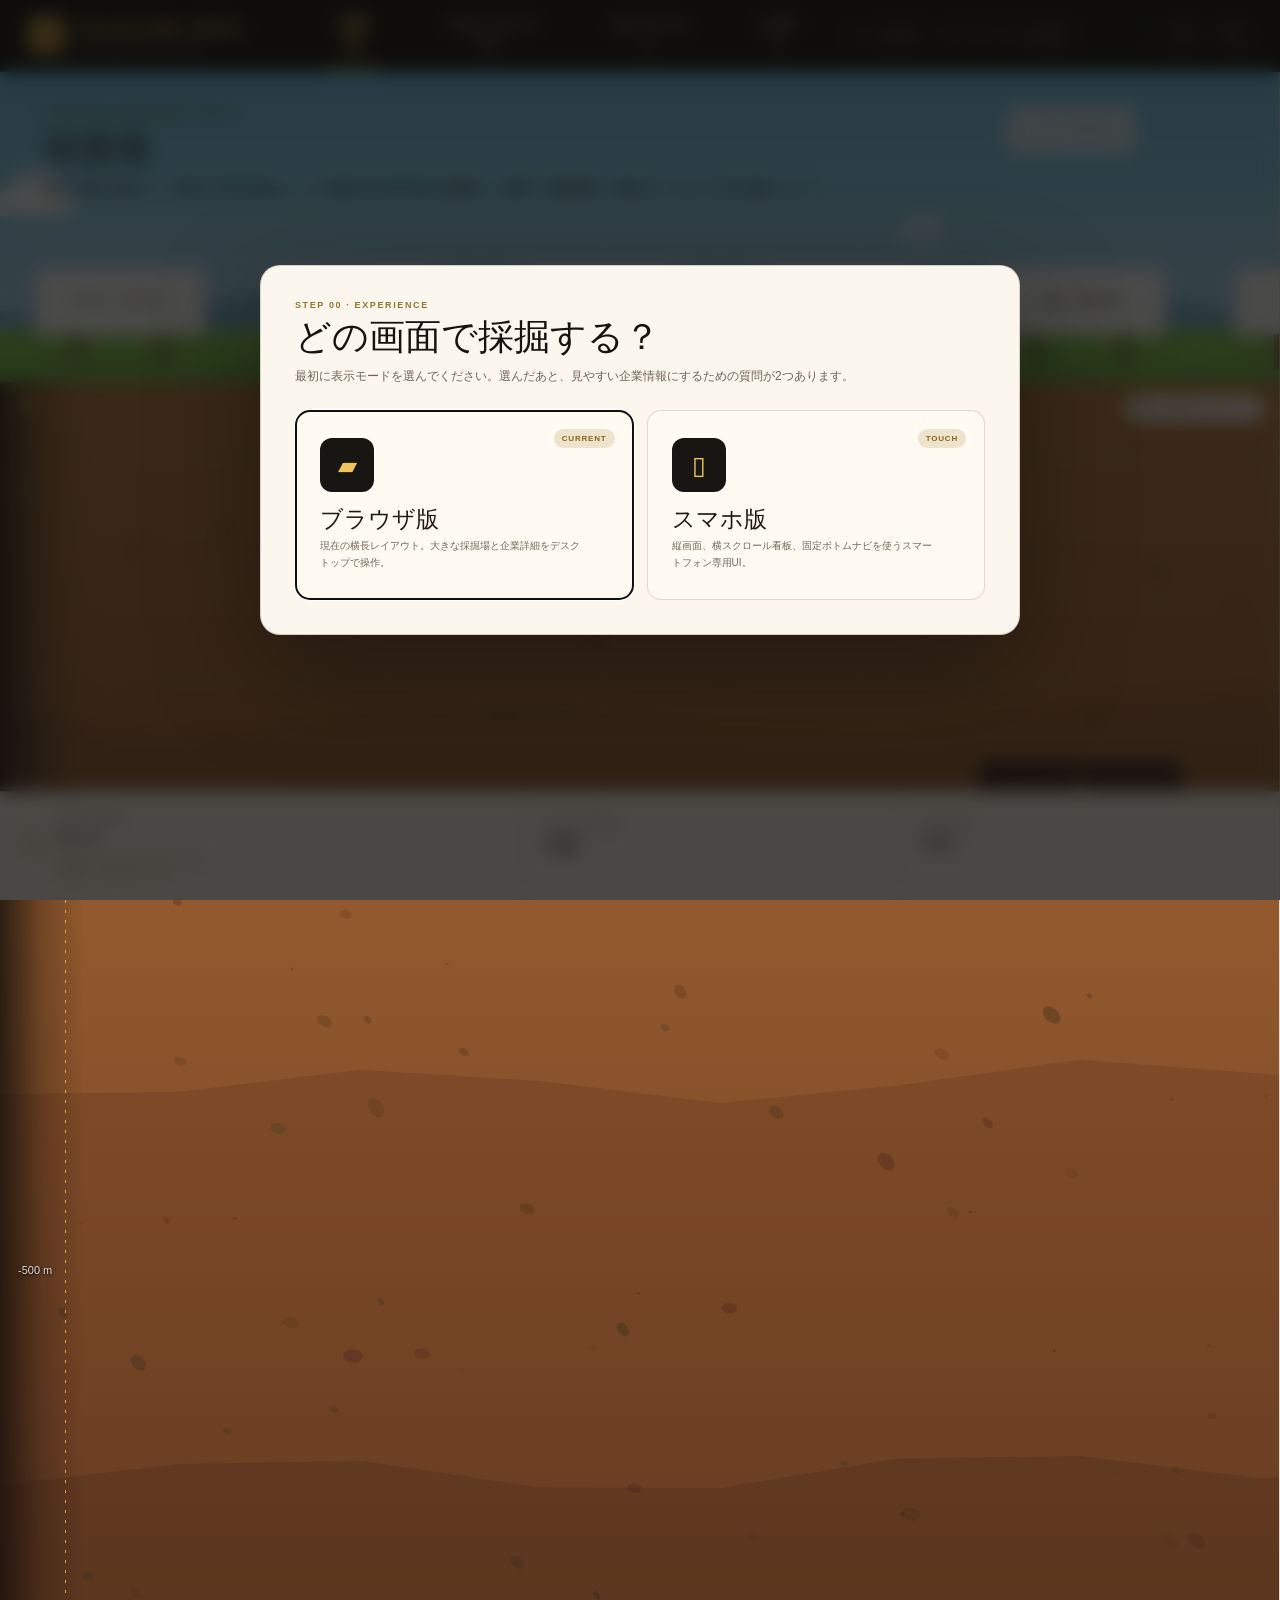
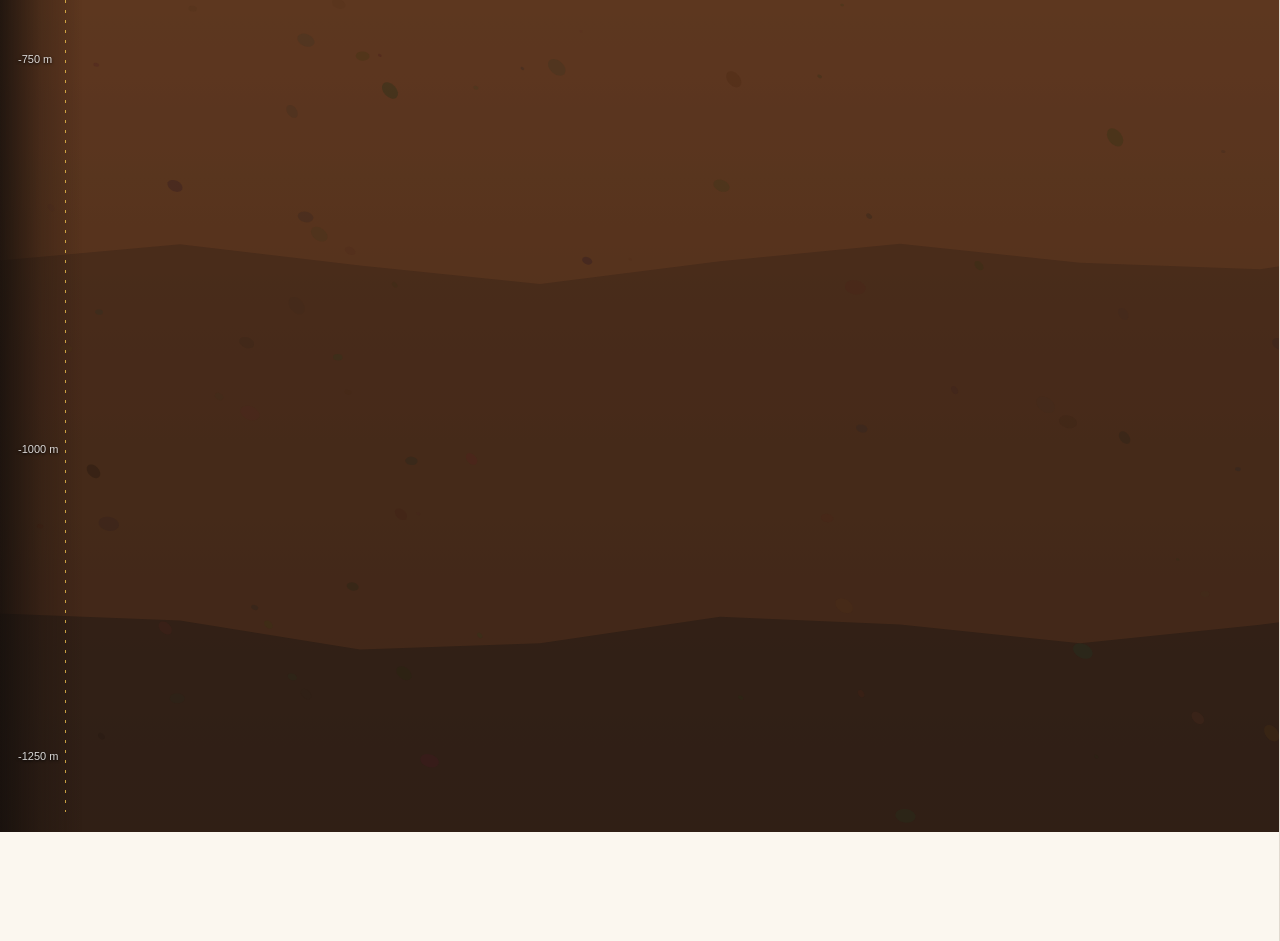
==== index.html @ 0711ae76 "小さな表示不具合を修正 - 全ページにファビコン(favicon.svg)を追加し、favicon.ico の404を解消 - スマホ版の下部ナビが5項目なのに4列指定で「ブラウザ版」が2段目にはみ出" ====
<!doctype html>
<html lang="ja">
<head>
  <meta charset="utf-8" /><link rel="icon" href="favicon.svg" type="image/svg+xml">
  <meta name="viewport" content="width=device-width,initial-scale=1" />
  <meta name="theme-color" content="#111111" />
  <title>VENTURE INFO — 100 Companies Quarry</title>
  <meta name="description" content="企業を採掘する、探索型ベンチャーデータベースのデモ。" />
  <style>
* {
  box-sizing: border-box;
}

:root {
  --black: #11110f;
  --ink: #211b14;
  --cream: #f5efe4;
  --paper: #fbf7ef;
  --gold: #c99a2e;
  --gold-dark: #8d6413;
  --line: rgba(74, 55, 27, .15);
  --muted: #7b7063;
  --grass-1: #8fd850;
  --grass-2: #69b83d;
  --sky-1: #6bc5ee;
  --sky-2: #b9e6f6;
  --soil-1: #b97b3b;
  --soil-2: #8d562c;
  --soil-3: #613a23;
  --soil-4: #3b261b;
}

html {
  scroll-behavior: smooth;
  background: var(--cream);
}

body {
  margin: 0;
  color: var(--ink);
  background: var(--cream);
  font-family: "Helvetica Neue", Arial, "Hiragino Kaku Gothic ProN", "Yu Gothic", sans-serif;
}

button,
input,
select {
  font: inherit;
}

button {
  cursor: pointer;
}

.topbar {
  height: 72px;
  position: sticky;
  top: 0;
  z-index: 100;
  background: #0d0e0d;
  color: #fff;
  display: grid;
  grid-template-columns: 280px 1fr 420px;
  align-items: center;
  padding: 0 28px;
  border-bottom: 1px solid rgba(255,255,255,.08);
}

.brand {
  display: flex;
  gap: 11px;
  align-items: center;
  color: inherit;
  text-decoration: none;
}

.brand-mark {
  width: 38px;
  height: 38px;
  display: grid;
  place-items: center;
  color: #111;
  border-radius: 8px;
  background: linear-gradient(145deg, #d5af4a, #9e731d);
  font-size: 24px;
}

.brand strong {
  display: block;
  color: #e2b646;
  font-family: Georgia, "Times New Roman", serif;
  font-size: 20px;
  letter-spacing: .06em;
}

.brand small {
  display: block;
  margin-top: 2px;
  color: rgba(255,255,255,.64);
  font-size: 9px;
  letter-spacing: .13em;
}

.nav {
  height: 100%;
  display: flex;
  justify-content: center;
  gap: 14px;
}

.nav-item {
  position: relative;
  border: 0;
  background: transparent;
  color: rgba(255,255,255,.7);
  padding: 0 25px;
  font-weight: 700;
}

.nav-item.active {
  color: #e2b646;
}

.nav-item.active::after {
  content: "";
  position: absolute;
  left: 20px;
  right: 20px;
  bottom: 0;
  height: 3px;
  background: #d9aa35;
}

.top-actions {
  display: flex;
  align-items: center;
  justify-content: flex-end;
  gap: 12px;
}

.search {
  width: min(310px, 100%);
  height: 40px;
  padding: 0 12px;
  border: 1px solid rgba(255,255,255,.16);
  border-radius: 8px;
  display: flex;
  align-items: center;
  gap: 8px;
}

.search input {
  min-width: 0;
  width: 100%;
  color: white;
  border: 0;
  outline: 0;
  background: transparent;
}

.icon-btn,
.avatar {
  width: 38px;
  height: 38px;
  display: grid;
  place-items: center;
  border-radius: 999px;
  border: 1px solid rgba(216,169,52,.6);
  color: #e2b646;
  background: transparent;
}

.app-shell {
  display: grid;
  grid-template-columns: minmax(0, 1fr) 340px;
  align-items: start;
}

.quarry-panel {
  min-width: 0;
  border-right: 1px solid var(--line);
  background: var(--paper);
}

.hero-sky {
  position: relative;
  height: 310px;
  overflow: hidden;
  background: linear-gradient(var(--sky-1), var(--sky-2));
}

.hero-copy {
  position: relative;
  z-index: 5;
  display: flex;
  justify-content: space-between;
  align-items: flex-start;
  padding: 34px 44px 0;
}

.eyebrow {
  margin: 0 0 7px;
  color: var(--gold-dark);
  font-size: 11px;
  font-weight: 800;
  letter-spacing: .14em;
}

.hero-copy h1,
.collection-head h2,
.company-dialog h2,
.filter-dialog h2 {
  margin: 0;
  color: #17130f;
  font-family: Georgia, "Times New Roman", serif;
}

.hero-copy h1 {
  font-size: 35px;
  font-weight: 500;
}

.hero-copy p:not(.eyebrow) {
  margin: 8px 0 0;
  font-size: 14px;
}

.soft-btn {
  border: 1px solid rgba(134,96,25,.35);
  background: rgba(255,255,255,.68);
  color: #805a13;
  padding: 12px 17px;
  border-radius: 8px;
  backdrop-filter: blur(6px);
}

.soft-btn.small {
  padding: 9px 12px;
  font-size: 11px;
}

.industry-ruler {
  position: absolute;
  z-index: 8;
  left: 4%;
  right: 4%;
  bottom: 58px;
  display: grid;
  grid-template-columns: repeat(7, 1fr);
  background: rgba(250,247,239,.86);
  border: 1px solid rgba(78,57,27,.13);
  border-radius: 10px;
  box-shadow: 0 9px 25px rgba(30, 25, 17, .07);
  overflow: hidden;
  backdrop-filter: blur(10px);
}

.industry-ruler button {
  border: 0;
  border-right: 1px solid rgba(78,57,27,.1);
  background: transparent;
  padding: 13px 8px;
  color: #342b20;
  font-size: 12px;
  transition: .2s ease;
}

.industry-ruler button:last-child {
  border-right: 0;
}

.industry-ruler button:hover,
.industry-ruler button.active {
  color: #7e5a12;
  background: rgba(205,158,47,.14);
}

.grass {
  position: absolute;
  left: 0;
  right: 0;
  bottom: 0;
  height: 52px;
  background:
    radial-gradient(circle at 16% 30%, rgba(255,239,120,.9) 0 2px, transparent 3px),
    radial-gradient(circle at 70% 48%, rgba(255,244,167,.8) 0 2px, transparent 3px),
    linear-gradient(0deg, var(--grass-2), var(--grass-1));
  box-shadow: inset 0 -8px 0 rgba(68,135,31,.18);
}

.grass::after {
  content: "";
  position: absolute;
  left: 0;
  right: 0;
  bottom: -9px;
  height: 18px;
  background:
    radial-gradient(12px 14px at 8px 0, #6eb63f 56%, transparent 59%) 0 0/22px 16px repeat-x;
}

.flower {
  position: absolute;
  color: #fff7ae;
  font-size: 12px;
}

.f1 { left: 16%; top: 12px; }
.f2 { left: 55%; top: 20px; }
.f3 { left: 83%; top: 10px; }

.mountains {
  position: absolute;
  left: -10%;
  right: -10%;
  bottom: 45px;
  height: 100px;
  opacity: .38;
  clip-path: polygon(0 100%, 7% 70%, 13% 85%, 19% 52%, 25% 81%, 33% 60%, 42% 88%, 50% 45%, 58% 82%, 67% 58%, 75% 85%, 83% 52%, 90% 77%, 100% 42%, 100% 100%);
}

.m1 { background: #317aa2; }
.m2 {
  transform: translateY(22px) scaleX(1.13);
  background: #4f9db5;
  opacity: .32;
}

.cloud {
  position: absolute;
  width: 115px;
  height: 32px;
  border-radius: 999px;
  background: rgba(255,255,255,.72);
  filter: blur(.2px);
}

.cloud::before,
.cloud::after {
  content: "";
  position: absolute;
  background: inherit;
  border-radius: 50%;
}

.cloud::before {
  width: 48px;
  height: 48px;
  left: 20px;
  top: -19px;
}

.cloud::after {
  width: 62px;
  height: 62px;
  right: 16px;
  top: -31px;
}

.c1 { top: 116px; left: -25px; transform: scale(.75); }
.c2 { top: 84px; right: 15%; transform: scale(.58); opacity: .6; }
.c3 { top: 145px; left: 40%; transform: scale(.44); opacity: .5; }

.mine-wrap {
  position: relative;
  background: #2d1e16;
}

.depth-rail {
  position: absolute;
  z-index: 14;
  left: 0;
  top: 0;
  bottom: 0;
  width: 82px;
  pointer-events: none;
  color: rgba(255,255,255,.83);
  background: linear-gradient(90deg, rgba(20,15,12,.8), rgba(20,15,12,.26), transparent);
}

.depth-rail strong {
  position: sticky;
  top: 88px;
  display: block;
  padding: 16px 0 0 18px;
  color: #e5bf5a;
  font-size: 10px;
  letter-spacing: .14em;
}

.depth-rail span {
  position: absolute;
  left: 18px;
  font-size: 11px;
  text-shadow: 0 1px 3px black;
}

.rail-line {
  position: absolute;
  top: 28px;
  bottom: 20px;
  left: 65px;
  width: 1px;
  background: repeating-linear-gradient(
    to bottom,
    rgba(239,195,78,.8) 0 3px,
    transparent 3px 10px
  );
}

.mine-stage {
  position: relative;
  height: 2050px;
  overflow: hidden;
  outline: none;
  user-select: none;
  touch-action: manipulation;
}

.mine-underlay {
  position: absolute;
  inset: 0;
  background:
    radial-gradient(circle at 18% 6%, rgba(201,154,46,.07) 0 70px, transparent 72px),
    radial-gradient(circle at 72% 48%, rgba(201,154,46,.06) 0 90px, transparent 92px),
    linear-gradient(#1f1712, #0f0e0c 80%);
}

.zone-lines {
  position: absolute;
  z-index: 2;
  inset: 0;
  pointer-events: none;
}

.zone-lines i {
  position: absolute;
  top: 0;
  bottom: 0;
  width: 1px;
  background: linear-gradient(transparent, rgba(255,255,255,.035) 12%, rgba(255,255,255,.035) 88%, transparent);
}

.ore-layer {
  position: absolute;
  z-index: 12;
  inset: 0;
  pointer-events: none;
}

.ore {
  position: absolute;
  width: 56px;
  height: 56px;
  transform: translate(-50%, -50%);
  border: 0;
  border-radius: 50%;
  background: transparent;
  pointer-events: none;
  opacity: 0;
  transition: opacity .25s ease, transform .25s ease;
}

.ore.revealed {
  opacity: 1;
  pointer-events: auto;
  transform: translate(-50%, -50%) scale(1);
}

.ore-stone {
  width: 54px;
  height: 50px;
  display: grid;
  place-items: center;
  border-radius: 44% 56% 53% 47% / 45% 49% 51% 55%;
  color: #fff2c8;
  font-size: 19px;
  font-weight: 900;
  background:
    linear-gradient(145deg, rgba(255,255,255,.26), transparent 35%),
    linear-gradient(145deg, #d4a43a, #7d5517 78%);
  border: 1px solid rgba(255,223,134,.55);
  box-shadow: 0 8px 25px rgba(0,0,0,.35), inset 0 0 0 3px rgba(0,0,0,.12);
}

.ore[data-industry="SaaS"] .ore-stone { filter: saturate(.55) brightness(.95); }
.ore[data-industry="FinTech"] .ore-stone { filter: hue-rotate(15deg) saturate(.8); }
.ore[data-industry="ヘルスケア"] .ore-stone { filter: hue-rotate(305deg) saturate(.55) brightness(1.1); }
.ore[data-industry="宇宙・防衛"] .ore-stone { filter: grayscale(.55) brightness(.9); }
.ore[data-industry="物流・運輸"] .ore-stone { filter: hue-rotate(175deg) saturate(.35); }
.ore[data-industry="エネルギー"] .ore-stone { filter: hue-rotate(55deg) saturate(.7); }

.ore-label {
  position: absolute;
  left: 50px;
  top: 50%;
  min-width: 150px;
  transform: translateY(-50%);
  padding: 9px 10px;
  color: #1d1711;
  text-align: left;
  background: rgba(248,240,224,.95);
  border: 1px solid rgba(118,82,22,.24);
  border-radius: 7px;
  box-shadow: 0 10px 24px rgba(0,0,0,.18);
}

.ore-label strong,
.ore-label small {
  display: block;
}

.ore-label strong {
  font-family: Georgia, "Times New Roman", serif;
  font-size: 13px;
}

.ore-label small {
  margin-top: 3px;
  color: #6f6252;
  font-size: 9px;
}

#digCanvas {
  position: absolute;
  z-index: 10;
  inset: 0;
  width: 100%;
  height: 100%;
  cursor: crosshair;
}

.dig-hint {
  position: sticky;
  z-index: 11;
  top: 42vh;
  width: 170px;
  margin: 0 auto;
  padding: 16px;
  text-align: center;
  color: white;
  border-radius: 12px;
  background: rgba(24,18,13,.74);
  border: 1px solid rgba(255,255,255,.18);
  pointer-events: none;
  backdrop-filter: blur(7px);
}

.dig-hint.hidden {
  opacity: 0;
}

.dig-icon {
  display: block;
  font-size: 30px;
  color: #edc04f;
}

.dig-hint strong,
.dig-hint small {
  display: block;
}

.dig-hint strong {
  color: #e5b845;
}

.dig-hint small {
  margin-top: 4px;
  opacity: .8;
  font-size: 10px;
}

.depth-float,
.industry-float {
  position: fixed;
  z-index: 50;
  display: none;
  pointer-events: none;
  background: rgba(17,17,15,.92);
  color: #fff;
  border: 1px solid rgba(207,160,47,.5);
  border-radius: 6px;
  padding: 6px 9px;
  font-size: 10px;
}

.industry-float {
  transform: translateY(30px);
  color: #e7bd51;
}

.status-bar {
  position: sticky;
  bottom: 0;
  z-index: 30;
  display: grid;
  grid-template-columns: 1.25fr 1.25fr .9fr .9fr 1.15fr;
  gap: 1px;
  border-top: 1px solid var(--line);
  background: #e8dfd1;
}

.status-card {
  min-height: 108px;
  display: flex;
  gap: 12px;
  align-items: center;
  padding: 18px 22px;
  background: rgba(250,247,239,.94);
  backdrop-filter: blur(14px);
}

.status-card.compact {
  display: block;
  padding-top: 27px;
}

.status-card small,
.metric-grid small,
.capability-box small {
  display: block;
  color: #7b6e5d;
  font-size: 9px;
  font-weight: 800;
  letter-spacing: .12em;
}

.status-card strong {
  display: block;
  margin-top: 4px;
  font-family: Georgia, "Times New Roman", serif;
  font-size: 18px;
}

.status-icon {
  color: #b9871f;
  font-size: 25px;
}

.meter {
  width: 150px;
  max-width: 100%;
  height: 4px;
  margin-top: 9px;
  overflow: hidden;
  border-radius: 999px;
  background: #d4ccbf;
}

.meter i {
  display: block;
  height: 100%;
  width: 100%;
  background: linear-gradient(90deg, #d9aa34, #141412);
}

.black-btn {
  border: 0;
  background: #11110f;
  color: #e4b947;
  font-weight: 800;
  letter-spacing: .03em;
  padding: 0 18px;
}

.black-btn:hover {
  background: #242118;
}

.black-btn.full {
  width: 100%;
  min-height: 48px;
  margin-top: 22px;
  border-radius: 7px;
}

.collection-panel {
  position: sticky;
  top: 72px;
  height: calc(100vh - 72px);
  overflow: auto;
  padding: 30px 24px;
  background: linear-gradient(135deg, #fbf7ee, #f2eadf);
}

.collection-head {
  display: flex;
  justify-content: space-between;
  gap: 16px;
  align-items: center;
}

.collection-head h2 {
  font-size: 25px;
  font-weight: 500;
}

.collection-head h2 span {
  display: inline-grid;
  place-items: center;
  min-width: 24px;
  height: 24px;
  padding: 0 7px;
  border-radius: 99px;
  background: #11110f;
  color: #e3b746;
  font: 12px/1 Arial, sans-serif;
}

.muted {
  color: var(--muted);
  font-size: 12px;
  line-height: 1.6;
}

.collection-tabs {
  display: flex;
  gap: 7px;
  flex-wrap: wrap;
  margin: 20px 0;
}

.chip {
  border: 1px solid var(--line);
  background: transparent;
  color: #5e5346;
  padding: 8px 10px;
  border-radius: 999px;
  font-size: 10px;
}

.chip.active {
  color: #8a6113;
  background: #fffaf0;
  border-color: rgba(174,123,23,.45);
}

.collection-list {
  display: grid;
  gap: 12px;
}

.empty-state {
  min-height: 320px;
  display: grid;
  place-items: center;
  align-content: center;
  text-align: center;
  color: #74695b;
  border: 1px dashed rgba(110,81,38,.18);
  border-radius: 12px;
}

.empty-state strong {
  color: #2d251d;
  margin: 12px 0 0;
}

.empty-state p {
  max-width: 220px;
  font-size: 11px;
  line-height: 1.7;
}

.empty-icon {
  font-size: 42px;
  color: #c79b3c;
}

.company-card {
  display: grid;
  grid-template-columns: 48px 1fr auto;
  gap: 12px;
  align-items: start;
  padding: 15px;
  background: rgba(255,255,255,.55);
  border: 1px solid var(--line);
  border-radius: 10px;
}

.company-logo {
  width: 48px;
  height: 48px;
  display: grid;
  place-items: center;
  background: #111;
  color: #e2b646;
  border-radius: 7px;
  font: 600 18px/1 Georgia, serif;
}

.company-card h3 {
  margin: 2px 0 4px;
  font-family: Georgia, "Times New Roman", serif;
  font-size: 14px;
}

.company-card p {
  margin: 0 0 8px;
  color: #6d6255;
  font-size: 10px;
  line-height: 1.5;
}

.tags {
  display: flex;
  gap: 5px;
  flex-wrap: wrap;
}

.tags span {
  padding: 5px 7px;
  background: #efe5d4;
  color: #75591f;
  border-radius: 5px;
  font-size: 8px;
}

.card-remove {
  border: 0;
  background: transparent;
  color: #ad7b1d;
  font-size: 18px;
}

.company-dialog,
.filter-dialog {
  width: min(540px, calc(100vw - 32px));
  border: 1px solid rgba(93,66,24,.22);
  border-radius: 14px;
  padding: 30px;
  color: #221a13;
  background: #fbf6ec;
  box-shadow: 0 30px 100px rgba(0,0,0,.3);
}

.company-dialog::backdrop,
.filter-dialog::backdrop {
  background: rgba(0,0,0,.56);
  backdrop-filter: blur(5px);
}

.dialog-close {
  position: absolute;
  right: 15px;
  top: 12px;
  border: 0;
  background: transparent;
  color: #6e6255;
  font-size: 24px;
}

.dialog-kicker {
  color: #a7791d;
  font-size: 10px;
  font-weight: 800;
  letter-spacing: .14em;
}

.company-dialog h2,
.filter-dialog h2 {
  margin-top: 6px;
  font-size: 34px;
  font-weight: 500;
}

.company-dialog > p {
  color: #655a4e;
  line-height: 1.75;
}

.metric-grid {
  display: grid;
  grid-template-columns: repeat(5, 1fr);
  gap: 10px;
  margin: 22px 0;
}

.metric-grid > div {
  padding: 13px;
  border: 1px solid var(--line);
  border-radius: 8px;
  background: rgba(255,255,255,.55);
}

.metric-grid strong {
  display: block;
  margin-top: 7px;
  font-family: Georgia, "Times New Roman", serif;
  font-size: 14px;
}

.capability-box {
  padding: 16px;
  border: 1px solid var(--line);
  border-radius: 8px;
}

.capability-box .tags {
  margin-top: 10px;
}

.confidence-row {
  display: flex;
  justify-content: space-between;
  margin-top: 16px;
  color: #716457;
  font-size: 12px;
}

.confidence-row strong {
  color: #9a6f18;
}

.field {
  display: grid;
  gap: 10px;
  padding: 18px 0;
  border-top: 1px solid var(--line);
}

.field span {
  font-size: 12px;
  font-weight: 700;
}

.field select {
  height: 44px;
  padding: 0 12px;
  border: 1px solid var(--line);
  background: white;
  border-radius: 7px;
}

.toast {
  position: fixed;
  z-index: 300;
  left: 50%;
  bottom: 30px;
  transform: translate(-50%, 20px);
  padding: 11px 16px;
  color: white;
  background: rgba(17,17,15,.95);
  border: 1px solid rgba(222,174,57,.45);
  border-radius: 7px;
  opacity: 0;
  pointer-events: none;
  transition: .25s ease;
  font-size: 12px;
}

.toast.show {
  opacity: 1;
  transform: translate(-50%, 0);
}

@media (max-width: 1100px) {
  .topbar {
    grid-template-columns: 230px 1fr 70px;
  }

  .search {
    display: none;
  }

  .app-shell {
    grid-template-columns: 1fr 300px;
  }

  .metric-grid {
    grid-template-columns: repeat(2, 1fr);
  }
}

@media (max-width: 840px) {
  .topbar {
    height: 64px;
    padding: 0 14px;
    grid-template-columns: 1fr auto;
  }

  .brand strong { font-size: 16px; }
  .brand small { display: none; }
  .nav { display: none; }
  .top-actions .icon-btn { display: none; }

  .app-shell {
    display: block;
  }

  .collection-panel {
    position: relative;
    top: 0;
    height: auto;
    border-top: 1px solid var(--line);
  }

  .hero-sky {
    height: 285px;
  }

  .hero-copy {
    padding: 24px 18px 0;
  }

  .hero-copy h1 {
    font-size: 29px;
  }

  .industry-ruler {
    left: 12px;
    right: 12px;
    bottom: 54px;
    overflow-x: auto;
    grid-template-columns: repeat(7, minmax(104px, 1fr));
  }

  .industry-ruler button {
    white-space: nowrap;
  }

  .mine-stage {
    height: 1700px;
  }

  .status-bar {
    grid-template-columns: 1fr 1fr;
  }

  .status-card.compact,
  .black-btn {
    min-height: 76px;
  }


  .depth-rail {
    width: 64px;
  }

  .rail-line {
    left: 50px;
  }

  .depth-rail span,
  .depth-rail strong {
    left: 10px;
    padding-left: 0;
  }

  .ore-label {
    display: none;
  }
}


/* --- Major company research UI --- */
.company-dialog-wide {
  width: min(860px, calc(100vw - 34px));
  max-height: min(88vh, 920px);
  overflow: auto;
}

.company-hero {
  display: flex;
  justify-content: space-between;
  gap: 28px;
  align-items: flex-start;
  padding-right: 34px;
}

.company-hero > div:first-child {
  min-width: 0;
}

.company-hero p {
  margin: 10px 0 0;
  color: #655a4e;
  line-height: 1.75;
}

.save-top {
  min-width: 180px;
  min-height: 44px;
  border-radius: 7px;
  flex: 0 0 auto;
}

.snapshot-grid {
  display: grid;
  grid-template-columns: repeat(4, 1fr);
  gap: 9px;
  margin: 24px 0 20px;
}

.snapshot-card {
  min-height: 92px;
  padding: 14px;
  border: 1px solid var(--line);
  border-radius: 9px;
  background: rgba(255,255,255,.58);
}

.snapshot-card small {
  display: block;
  margin-bottom: 8px;
  color: #877969;
  font-size: 8px;
  font-weight: 800;
  letter-spacing: .12em;
}

.snapshot-card strong {
  display: block;
  font-family: Georgia, "Times New Roman", serif;
  font-size: 16px;
  line-height: 1.35;
}

.snapshot-card span {
  display: block;
  margin-top: 6px;
  color: #7d7060;
  font-size: 9px;
  line-height: 1.45;
}

.detail-tabs {
  position: sticky;
  top: -30px;
  z-index: 3;
  display: grid;
  grid-template-columns: repeat(5, 1fr);
  gap: 0;
  margin: 0 -30px;
  padding: 0 30px;
  border-top: 1px solid var(--line);
  border-bottom: 1px solid var(--line);
  background: rgba(251,246,236,.96);
  backdrop-filter: blur(14px);
}

.detail-tab {
  position: relative;
  border: 0;
  background: transparent;
  padding: 15px 7px;
  color: #746757;
  font-size: 11px;
  font-weight: 700;
}

.detail-tab.active {
  color: #815d13;
}

.detail-tab.active::after {
  content: "";
  position: absolute;
  left: 13px;
  right: 13px;
  bottom: -1px;
  height: 2px;
  background: #c99a2e;
}

.detail-body {
  padding: 22px 0 8px;
}

.detail-summary {
  margin: 0 0 18px;
  color: #41372d;
  font-size: 13px;
  line-height: 1.8;
}

.fact-list {
  display: grid;
  gap: 9px;
}

.fact-row {
  display: grid;
  grid-template-columns: 150px 1fr auto;
  gap: 14px;
  align-items: start;
  padding: 13px 0;
  border-bottom: 1px solid rgba(75,55,27,.1);
}

.fact-row:last-child {
  border-bottom: 0;
}

.fact-label {
  color: #7a6d5c;
  font-size: 10px;
  font-weight: 800;
  letter-spacing: .06em;
}

.fact-value {
  color: #241d16;
  font-size: 12px;
  line-height: 1.65;
}

.source-pill {
  white-space: nowrap;
  padding: 4px 7px;
  border-radius: 99px;
  background: #eee4d2;
  color: #8c681d;
  font-size: 8px;
  font-weight: 800;
}

.source-pill.official {
  background: #181712;
  color: #e0b44a;
}

.source-pill.ir {
  background: #e7dcc7;
  color: #6c511b;
}

.source-pill.third {
  background: #eee9df;
  color: #72695e;
}

.sources-panel {
  margin-top: 22px;
  padding-top: 20px;
  border-top: 1px solid var(--line);
}

.source-heading {
  display: flex;
  justify-content: space-between;
  align-items: flex-end;
  margin-bottom: 12px;
}

.source-heading small {
  display: block;
  color: #9b731f;
  font-size: 8px;
  font-weight: 900;
  letter-spacing: .14em;
}

.source-heading strong {
  display: block;
  margin-top: 4px;
  font-family: Georgia, "Times New Roman", serif;
  font-size: 18px;
}

.source-heading > span {
  color: #8a7b69;
  font-size: 9px;
}

.source-list {
  display: grid;
  grid-template-columns: repeat(2, 1fr);
  gap: 8px;
}

.source-link {
  display: block;
  padding: 11px 12px;
  color: #33291f;
  text-decoration: none;
  border: 1px solid var(--line);
  border-radius: 8px;
  background: rgba(255,255,255,.48);
}

.source-link:hover {
  border-color: rgba(178,126,25,.45);
  background: #fffaf0;
}

.source-link strong {
  display: block;
  font-size: 10px;
}

.source-link span {
  display: block;
  margin-top: 4px;
  color: #817464;
  font-size: 8px;
}

.data-note {
  margin: 18px 0 0;
  color: #8a7c6c;
  font-size: 9px;
  line-height: 1.7;
}

@media (max-width: 720px) {
  .company-hero {
    display: block;
  }

  .save-top {
    width: 100%;
    margin-top: 16px;
  }

  .snapshot-grid {
    grid-template-columns: repeat(2, 1fr);
  }

  .detail-tabs {
    overflow-x: auto;
    grid-template-columns: repeat(5, minmax(110px, 1fr));
  }

  .fact-row {
    grid-template-columns: 105px 1fr;
  }

  .source-pill {
    grid-column: 2;
    justify-self: start;
  }

  .source-list {
    grid-template-columns: 1fr;
  }
}


/* =========================================================
   Physical digging interaction v2
   ========================================================= */

#digCanvas {
  cursor: default;
  pointer-events: none;
}

.mine-stage {
  cursor: default;
  touch-action: pan-y;
}

.dig-hint {
  width: 205px;
  transition: opacity .25s ease;
}

.soil-physics-layer {
  position: absolute;
  z-index: 18;
  inset: 0;
  overflow: hidden;
  pointer-events: none;
}

.soil-clod {
  position: absolute;
  width: var(--size);
  height: calc(var(--size) * .72);
  transform: translate(-50%, -50%) rotate(var(--rot));
  border-radius: 44% 56% 57% 43% / 49% 43% 57% 51%;
  background:
    linear-gradient(145deg, rgba(255,255,255,.14), transparent 34%),
    var(--clod);
  box-shadow: inset 0 -2px 3px rgba(0,0,0,.18);
  will-change: transform, left, top, opacity;
}

.shovel-tool {
  --shovel-angle: 7deg;
  position: fixed;
  z-index: 220;
  left: 0;
  top: 0;
  width: 58px;
  height: 166px;
  transform: translate(-50%, 0) rotate(var(--shovel-angle));
  transform-origin: 50% 10px;
  pointer-events: auto;
  touch-action: none;
  user-select: none;
  cursor: grab;
  filter: drop-shadow(0 9px 8px rgba(0,0,0,.24));
  will-change: left, top, transform;
}

.shovel-tool.holding {
  cursor: grabbing;
}

.shovel-tool.grabbed {
  filter: drop-shadow(0 12px 10px rgba(0,0,0,.33));
}

.shovel-grip {
  position: absolute;
  left: 11px;
  top: 0;
  width: 36px;
  height: 27px;
  border: 7px solid #1c1814;
  border-bottom-width: 6px;
  border-radius: 16px 16px 11px 11px;
  background: #b4823f;
  box-shadow: inset 0 0 0 2px rgba(255,255,255,.12);
}

.shovel-shaft {
  position: absolute;
  left: 26px;
  top: 23px;
  width: 7px;
  height: 108px;
  border-radius: 5px;
  background:
    linear-gradient(90deg, #72502d, #d4a05e 44%, #8b5e31 100%);
  box-shadow: 1px 0 0 rgba(255,255,255,.16), -1px 0 2px rgba(0,0,0,.2);
}

.shovel-collar {
  position: absolute;
  left: 21px;
  top: 122px;
  width: 17px;
  height: 13px;
  border-radius: 3px;
  background: linear-gradient(90deg, #5f5f5b, #c3c2b9 48%, #62625e);
}

.shovel-blade {
  position: absolute;
  left: 12px;
  top: 130px;
  width: 34px;
  height: 36px;
  clip-path: polygon(13% 0, 87% 0, 100% 58%, 50% 100%, 0 58%);
  background:
    linear-gradient(110deg, #63635f 0%, #d1d0c8 47%, #7a7973 69%, #4b4b48 100%);
  border-radius: 3px 3px 11px 11px;
  box-shadow: inset 0 0 0 1px rgba(255,255,255,.18);
}

.shovel-tool::after {
  content: "";
  position: absolute;
  left: 26px;
  top: 160px;
  width: 6px;
  height: 6px;
  border-radius: 50%;
  background: rgba(233,185,66,.95);
  opacity: 0;
  box-shadow: 0 0 0 7px rgba(233,185,66,.14);
  transition: opacity .15s ease;
}

.shovel-tool.grabbed::after {
  opacity: 1;
}

.shovel-dock-label {
  position: fixed;
  z-index: 219;
  left: 0;
  top: 0;
  transform: translate(-50%, 175px);
  padding: 6px 8px;
  color: #8e6618;
  background: rgba(250,246,236,.92);
  border: 1px solid rgba(126,91,24,.2);
  border-radius: 99px;
  font-size: 8px;
  font-weight: 900;
  letter-spacing: .12em;
  pointer-events: none;
  box-shadow: 0 6px 18px rgba(0,0,0,.08);
  transition: opacity .2s ease;
}

.shovel-dock-label.hidden {
  opacity: 0;
}

.mine-stage.shovel-active::after {
  content: "上からのみ採掘できます";
  position: sticky;
  z-index: 17;
  top: 18px;
  float: right;
  margin: 18px 18px 0 0;
  padding: 8px 10px;
  color: #e6ba4a;
  background: rgba(17,17,15,.82);
  border: 1px solid rgba(231,187,75,.26);
  border-radius: 7px;
  font-size: 9px;
  font-weight: 800;
  letter-spacing: .08em;
  pointer-events: none;
}

.impact-flash {
  position: absolute;
  z-index: 19;
  width: 8px;
  height: 8px;
  border-radius: 50%;
  pointer-events: none;
  background: #e1b14a;
  box-shadow:
    0 0 0 8px rgba(225,177,74,.15),
    0 0 0 15px rgba(225,177,74,.05);
  animation: impactFlash .32s ease-out forwards;
}

@keyframes impactFlash {
  from { opacity: 1; transform: translate(-50%,-50%) scale(.5); }
  to   { opacity: 0; transform: translate(-50%,-50%) scale(2.2); }
}

@media (max-width: 840px) {
  .shovel-tool {
    transform: translate(-50%, 0) rotate(var(--shovel-angle)) scale(.9);
  }

  .shovel-dock-label {
    transform: translate(-50%, 158px);
  }
}


/* =========================================================
   v3 polish — white industry signboards / no text selection
   ========================================================= */

/* Industry labels become individual white signboards. */
.industry-ruler {
  left: 3%;
  right: 3%;
  bottom: 56px;
  gap: 10px;
  padding: 0;
  overflow: visible;
  background: transparent;
  border: 0;
  border-radius: 0;
  box-shadow: none;
  backdrop-filter: none;
}

.industry-ruler button {
  position: relative;
  min-height: 46px;
  padding: 10px 8px 12px;
  color: #2a231c;
  background: rgba(255,255,255,.96);
  border: 1px solid rgba(83,61,28,.18) !important;
  border-radius: 7px;
  box-shadow:
    0 8px 18px rgba(40,31,20,.12),
    inset 0 1px 0 rgba(255,255,255,.9);
  font-weight: 800;
  line-height: 1.25;
}

.industry-ruler button::after {
  content: "";
  position: absolute;
  left: 50%;
  bottom: -17px;
  width: 3px;
  height: 17px;
  transform: translateX(-50%);
  border-radius: 2px;
  background: #745232;
  box-shadow: 8px 0 0 #745232;
}

.industry-ruler button:hover,
.industry-ruler button.active {
  color: #8b6417;
  background: #fffdfa;
  border-color: rgba(177,126,25,.5) !important;
  transform: translateY(-2px);
}

.industry-ruler button.active {
  box-shadow:
    0 10px 20px rgba(40,31,20,.14),
    inset 0 0 0 2px rgba(204,156,46,.18);
}

/* Prevent accidental text/image selection while using the shovel. */
.shovel-tool,
.shovel-tool *,
.mine-stage,
.mine-stage *,
body.dragging-shovel,
body.dragging-shovel * {
  -webkit-user-select: none !important;
  user-select: none !important;
  -webkit-touch-callout: none !important;
}

body.dragging-shovel {
  cursor: grabbing !important;
}

/* Energy system removed: remaining status blocks share the bar evenly. */
.status-bar {
  grid-template-columns: 1.25fr .9fr .9fr;
}

@media (max-width: 840px) {
  .industry-ruler {
    left: 10px;
    right: 10px;
    gap: 8px;
    grid-template-columns: repeat(6, minmax(108px, 1fr)) !important;
  }

  .status-bar {
    grid-template-columns: 1fr 1fr;
  }

  .status-bar > *:first-child {
    grid-column: 1 / -1;
  }
}


/* v4 — expanded 37-company universe */
.industry-ruler {
  grid-template-columns: repeat(9, minmax(88px, 1fr)) !important;
}

.industry-ruler button {
  font-size: 10px;
}

@media (max-width: 1180px) {
  .industry-ruler {
    overflow-x: auto;
    grid-template-columns: repeat(9, minmax(112px, 1fr)) !important;
    padding-bottom: 20px;
  }
}

/* 100-company GitHub refresh */
.detail-tabs { grid-template-columns: repeat(6, 1fr); }
.industry-ruler { grid-template-columns: repeat(9, minmax(92px, 1fr)) !important; }
.status-bar { grid-template-columns: 1.25fr .9fr .9fr !important; }
@media (max-width: 840px) {
  .detail-tabs { grid-template-columns: repeat(6, minmax(108px, 1fr)); overflow-x:auto; }
}


/* ===== First-visit survey + anonymous analytics ===== */
.onboarding-dialog {
  width: min(720px, calc(100vw - 28px));
  border: 1px solid rgba(85, 61, 25, .22);
  border-radius: 18px;
  padding: 0;
  background: #fbf7ee;
  color: #211a13;
  box-shadow: 0 30px 90px rgba(0,0,0,.32);
}
.onboarding-dialog::backdrop {
  background: rgba(15, 14, 12, .72);
  backdrop-filter: blur(8px);
}
.onboarding-inner { padding: 34px; }
.onboarding-step { font-size: 9px; letter-spacing: .18em; font-weight: 900; color: #9a742f; }
.onboarding-dialog h2 {
  margin: 8px 0 8px;
  font: 500 34px/1.12 Georgia, "Times New Roman", serif;
}
.onboarding-lead { margin: 0 0 22px; color: #6f6456; font-size: 12px; line-height: 1.75; }
.survey-options {
  display: grid;
  grid-template-columns: repeat(3, 1fr);
  gap: 9px;
}
.survey-option {
  display: block;
  cursor: pointer;
}
.survey-option input {
  position: absolute;
  opacity: 0;
  pointer-events: none;
}
.survey-option span {
  display: flex;
  min-height: 54px;
  align-items: center;
  justify-content: center;
  padding: 10px 12px;
  border: 1px solid rgba(91, 67, 32, .18);
  border-radius: 10px;
  background: #fffaf2;
  font-size: 11px;
  font-weight: 800;
  text-align: center;
  transition: .18s ease;
}
.survey-option input:checked + span {
  background: #171612;
  color: #e2b646;
  border-color: #171612;
  transform: translateY(-1px);
}
.survey-divider {
  height: 1px;
  margin: 18px 0;
  background: rgba(91,67,32,.12);
}
.survey-option.wide span { min-height: 46px; }
.survey-footer {
  display: flex;
  gap: 14px;
  align-items: center;
  justify-content: space-between;
  margin-top: 22px;
}
.survey-privacy {
  max-width: 440px;
  color: #7a6c5a;
  font-size: 9px;
  line-height: 1.6;
}
.survey-error {
  min-height: 18px;
  margin-top: 10px;
  color: #9f3b2c;
  font-size: 10px;
  font-weight: 700;
}
.preference-progress { display:flex; gap:8px; margin: 18px 0 24px; }
.preference-progress span { flex:1; height:4px; border-radius:9px; background:#e3d6bd; }
.preference-progress span.done { background:#b27b27; }
.preference-stage[hidden] { display:none; }
.preference-carousel { position:relative; display:flex; align-items:center; gap:8px; }
.preference-viewport { flex:1; min-width:0; overflow:hidden; touch-action:pan-y; cursor:grab; perspective:800px; perspective-origin:50% 45%; }
.preference-viewport.dragging { cursor:grabbing; }
.preference-track { position:relative; height:calc(clamp(230px, 38vh, 300px) + 20px); transform-style:preserve-3d; }
.preference-card { position:absolute; top:50%; left:50%; width:clamp(150px, 34vw, 190px); height:clamp(230px, 38vh, 300px); border:0; padding:0; background:none; color:#34231a; cursor:pointer; opacity:var(--wheel-opacity, 0); transform:var(--wheel-transform, translate(-50%, -50%)); transition:transform .62s cubic-bezier(.2,.8,.2,1),opacity .45s ease; will-change:transform; }
.preference-card.current { filter:drop-shadow(0 12px 16px #54381b35); }
.preference-viewport.dragging .preference-card { transition:none; }
.preference-card:focus-visible, .preference-arrow:focus-visible { outline:3px solid #a16616; outline-offset:3px; }
.preference-figure { position:relative; display:flex; justify-content:center; align-items:center; width:100%; height:100%; font-size:20px; font-weight:900; }
.shovel-illustration { display:block; width:min(100%, 160px); height:100%; overflow:visible; pointer-events:none; }
.preference-card.preference-ore .preference-figure::before { content:""; position:absolute; inset:25px 12px; background:linear-gradient(140deg,#ffdf8c 0 22%,#c38737 23% 55%,#805029 56%); clip-path:polygon(28% 0,75% 8%,100% 38%,87% 82%,55% 100%,8% 82%,0 36%); filter:drop-shadow(0 10px 9px #4b2b1b55); }
.preference-label { position:relative; z-index:1; display:block; max-width:140px; padding:9px 5px; background:#f9eed0ed; border:2px solid #644520; border-radius:8px; box-shadow:0 4px 0 #614320; line-height:1.25; }
.preference-card.shovel .preference-label { position:absolute; top:27%; left:50%; transform:translateX(-50%); max-width:125px; white-space:nowrap; }
.preference-arrow { flex:0 0 34px; width:34px; height:44px; border:1px solid #b89a6f; border-radius:9px; background:#fff8e8; color:#533a1e; font-size:23px; cursor:pointer; }
.preference-hint { margin:8px 0 0; color:#77634c; text-align:center; font-size:11px; }
.preference-selection { min-height:20px; margin:12px 0 0; text-align:center; font-size:12px; font-weight:800; }
.preference-footer { display:flex; justify-content:space-between; align-items:center; gap:12px; margin-top:22px; }
.preference-footer button { min-height:44px; }
.preference-back { border:0; background:transparent; color:#614a2c; cursor:pointer; }
.snapshot-card.priority-feature { grid-column:1 / -1; border:2px solid #bc8132; background:linear-gradient(120deg,#fff2cf,#fffaf0); box-shadow:0 7px 18px #9b6a2424; }
.snapshot-card.priority-feature small { color:#8d5a1f; font-size:10px; }
.snapshot-card.priority-feature strong { font-size:22px; overflow-wrap:anywhere; }
@media (prefers-reduced-motion:reduce) { .preference-card { transition:none; } }
.analytics-badge {
  position: fixed;
  left: 12px;
  bottom: 12px;
  z-index: 230;
  display: none;
  padding: 6px 8px;
  border-radius: 99px;
  background: #8a2f27;
  color: white;
  font-size: 8px;
  font-weight: 900;
}
@media (max-width: 650px) {
  .onboarding-inner { padding: 24px 18px; }
  .survey-options { grid-template-columns: repeat(2, 1fr); }
  .survey-footer { display: block; }
  .survey-footer button { width: 100%; margin-top: 14px; }
}


/* =========================================================
   v5 — standing signboards / device gate / separate collection
   ========================================================= */

/* The saved-company atlas is now a dedicated page. Keep the legacy aside
   in DOM for compatibility with existing JS, but remove it from layout. */
.app-shell {
  grid-template-columns: minmax(0, 1fr) !important;
}
.collection-panel {
  display: none !important;
}

/* Wide, horizontally scrollable standing signboards. */
.industry-ruler {
  display: flex !important;
  grid-template-columns: none !important;
  gap: 28px !important;
  left: 2.5% !important;
  right: 2.5% !important;
  bottom: 46px !important;
  padding: 10px 18px 34px !important;
  overflow-x: auto !important;
  overflow-y: visible !important;
  scroll-snap-type: x proximity;
  scrollbar-width: thin;
  scrollbar-color: rgba(123,83,30,.42) transparent;
  -webkit-overflow-scrolling: touch;
}
.industry-ruler::-webkit-scrollbar { height: 6px; }
.industry-ruler::-webkit-scrollbar-track { background: transparent; }
.industry-ruler::-webkit-scrollbar-thumb {
  background: rgba(123,83,30,.34);
  border-radius: 999px;
}
.industry-ruler button {
  flex: 0 0 184px !important;
  min-width: 184px !important;
  min-height: 68px !important;
  padding: 14px 15px 16px !important;
  border-radius: 8px 8px 5px 5px !important;
  scroll-snap-align: center;
  overflow: visible;
  font-size: 11px !important;
  letter-spacing: .02em;
  box-shadow:
    0 10px 22px rgba(43,30,17,.16),
    inset 0 1px 0 rgba(255,255,255,.95) !important;
}
.industry-ruler button::before {
  content: "";
  position: absolute;
  left: 32px;
  right: 32px;
  bottom: -33px;
  height: 34px;
  background:
    linear-gradient(90deg,
      transparent 0 7%,
      #765334 7% 12%,
      transparent 12% 88%,
      #765334 88% 93%,
      transparent 93% 100%);
  filter: drop-shadow(0 2px 1px rgba(0,0,0,.16));
  pointer-events: none;
}
.industry-ruler button::after {
  content: "";
  position: absolute;
  left: 22px;
  right: 22px;
  bottom: -37px;
  width: auto;
  height: 5px;
  transform: none;
  background: radial-gradient(ellipse at center, rgba(59,40,24,.33), rgba(59,40,24,0) 72%);
  box-shadow: none;
  pointer-events: none;
}
.industry-ruler button:hover,
.industry-ruler button.active {
  transform: translateY(-4px) !important;
}

/* First step: device experience selector, shown before the interest survey. */
.device-dialog {
  width: min(760px, calc(100vw - 28px));
  border: 1px solid rgba(85,61,25,.22);
  border-radius: 20px;
  padding: 0;
  color: #211a13;
  background: #fbf7ee;
  box-shadow: 0 35px 110px rgba(0,0,0,.35);
}
.device-dialog::backdrop {
  background: rgba(15,14,12,.75);
  backdrop-filter: blur(9px);
}
.device-inner { padding: 34px; }
.device-inner h2 {
  margin: 8px 0 8px;
  color: #17130f;
  font: 500 36px/1.1 Georgia, "Times New Roman", serif;
}
.device-lead {
  margin: 0 0 23px;
  color: #6f6456;
  font-size: 12px;
  line-height: 1.75;
}
.device-grid {
  display: grid;
  grid-template-columns: 1fr 1fr;
  gap: 13px;
}
.device-choice {
  position: relative;
  min-height: 190px;
  padding: 24px;
  text-align: left;
  border: 1px solid rgba(87,63,29,.18);
  border-radius: 14px;
  background: #fffaf2;
  color: #211a13;
  transition: .18s ease;
  overflow: hidden;
}
.device-choice:hover {
  transform: translateY(-3px);
  border-color: rgba(177,126,25,.5);
  box-shadow: 0 16px 32px rgba(45,31,15,.11);
}
.device-choice strong {
  display: block;
  margin: 16px 0 7px;
  font: 500 23px/1 Georgia, "Times New Roman", serif;
}
.device-choice small {
  display: block;
  max-width: 260px;
  color: #756858;
  font-size: 10px;
  line-height: 1.65;
}
.device-icon {
  width: 54px;
  height: 54px;
  display: grid;
  place-items: center;
  border-radius: 12px;
  color: #efc45c;
  background: #171612;
  font-size: 25px;
}
.device-tag {
  position: absolute;
  top: 18px;
  right: 18px;
  padding: 5px 8px;
  border-radius: 99px;
  background: #eee3cc;
  color: #8a651a;
  font-size: 8px;
  font-weight: 900;
  letter-spacing: .1em;
}

/* Dedicated mobile bottom navigation — hidden on browser version. */
.mobile-bottom-nav { display: none; }

/* Smartphone-specific experience. */
body.mobile-experience {
  padding-bottom: 72px;
}
body.mobile-experience .topbar {
  height: 60px;
  padding: 0 13px;
  grid-template-columns: 1fr auto;
}
body.mobile-experience .brand-mark {
  width: 34px;
  height: 34px;
  font-size: 20px;
}
body.mobile-experience .brand strong { font-size: 15px; }
body.mobile-experience .brand small { display: none; }
body.mobile-experience .nav,
body.mobile-experience .top-actions .search,
body.mobile-experience .top-actions .avatar {
  display: none !important;
}
body.mobile-experience .app-shell {
  display: block !important;
}
body.mobile-experience .hero-sky {
  height: 330px;
}
body.mobile-experience .hero-copy {
  display: block;
  padding: 22px 16px 0;
}
body.mobile-experience .hero-copy h1 {
  font-size: 30px;
}
body.mobile-experience .hero-copy p:not(.eyebrow) {
  max-width: 94%;
  font-size: 12px;
  line-height: 1.65;
}
body.mobile-experience #openFilterBtn {
  margin-top: 12px;
  padding: 9px 12px;
  font-size: 10px;
}
body.mobile-experience .industry-ruler {
  left: 0 !important;
  right: 0 !important;
  bottom: 40px !important;
  gap: 22px !important;
  padding: 8px 18px 34px !important;
}
body.mobile-experience .industry-ruler button {
  flex-basis: 160px !important;
  min-width: 160px !important;
  min-height: 64px !important;
}
body.mobile-experience .mine-stage {
  height: 1780px !important;
}
body.mobile-experience .depth-rail {
  width: 58px;
}
body.mobile-experience .rail-line {
  left: 46px;
}
body.mobile-experience .depth-rail span,
body.mobile-experience .depth-rail strong {
  left: 8px;
  padding-left: 0;
  font-size: 9px;
}
body.mobile-experience .status-bar {
  grid-template-columns: 1fr 1fr 1fr !important;
  bottom: 66px;
}
body.mobile-experience .status-card {
  min-height: 74px;
  padding: 12px 10px;
}
body.mobile-experience .status-card strong { font-size: 14px; }
body.mobile-experience .status-icon { font-size: 20px; }
body.mobile-experience .meter { width: 70px; }
body.mobile-experience .shovel-tool {
  transform: translate(-50%,0) rotate(var(--shovel-angle)) scale(.92);
}
body.mobile-experience .mobile-bottom-nav {
  position: fixed;
  z-index: 240;
  left: 0;
  right: 0;
  bottom: 0;
  height: calc(66px + env(safe-area-inset-bottom, 0px));
  padding-bottom: env(safe-area-inset-bottom, 0px);
  display: grid;
  grid-template-columns: repeat(5, 1fr);
  border-top: 1px solid rgba(226,183,70,.24);
  background: rgba(13,14,13,.97);
  backdrop-filter: blur(16px);
}
body.mobile-experience .mobile-bottom-nav button,
body.mobile-experience .mobile-bottom-nav a {
  display: grid;
  place-items: center;
  align-content: center;
  gap: 3px;
  border: 0;
  color: rgba(255,255,255,.72);
  background: transparent;
  text-decoration: none;
  font-size: 9px;
  font-weight: 800;
}
body.mobile-experience .mobile-bottom-nav b {
  color: #e2b646;
  font-size: 19px;
  line-height: 1;
}
body.mobile-experience .company-dialog-wide {
  width: calc(100vw - 16px);
  max-height: 92vh;
  padding: 22px 16px;
}
body.mobile-experience .company-hero {
  display: block;
  padding-right: 22px;
}
body.mobile-experience .save-top {
  width: 100%;
  margin-top: 14px;
}
body.mobile-experience .snapshot-grid {
  grid-template-columns: repeat(2,1fr);
}
body.mobile-experience .detail-tabs {
  margin: 0 -16px;
  padding: 0 16px;
  grid-template-columns: repeat(6,minmax(112px,1fr));
  overflow-x: auto;
}
body.mobile-experience .fact-row {
  grid-template-columns: 92px 1fr;
  gap: 8px;
}
body.mobile-experience .source-pill {
  grid-column: 2;
  justify-self: start;
}

@media (max-width: 650px) {
  .device-inner { padding: 25px 18px; }
  .device-grid { grid-template-columns: 1fr; }
  .device-choice { min-height: 145px; }
  .device-inner h2 { font-size: 30px; }
}


/* =========================================================
   v5.1 — the SIGNBOARDS AND THE GROUND scroll as ONE WORLD
   ========================================================= */
.quarry-scroll {
  width: 100%;
  overflow-x: auto;
  overflow-y: visible;
  -webkit-overflow-scrolling: touch;
  overscroll-behavior-x: contain;
  scrollbar-width: thin;
  scrollbar-color: rgba(110,76,31,.48) rgba(231,220,203,.58);
  background: #2d1e16;
}
.quarry-scroll::-webkit-scrollbar { height: 11px; }
.quarry-scroll::-webkit-scrollbar-track { background: rgba(231,220,203,.72); }
.quarry-scroll::-webkit-scrollbar-thumb {
  background: linear-gradient(90deg,#9a7130,#c99a2e);
  border: 2px solid rgba(231,220,203,.72);
  border-radius: 999px;
}

.quarry-world {
  --quarry-world-width: 2160px;
  width: max(100%, var(--quarry-world-width));
  min-width: var(--quarry-world-width);
}

/* Sky/grass and underground share exactly the same horizontal world width. */
.quarry-world .hero-sky,
.quarry-world .mine-wrap,
.quarry-world .mine-stage {
  width: 100%;
}

/* The heading stays readable while the terrain moves horizontally beneath it. */
.quarry-world .hero-copy {
  position: sticky;
  left: 0;
  width: min(100vw, 1180px);
  max-width: 100vw;
  z-index: 13;
  pointer-events: none;
}
.quarry-world .hero-copy button {
  pointer-events: auto;
}

/* No independent signboard scrolling anymore.
   Nine signboards are centered over the nine equal mining zones. */
.quarry-world .industry-ruler {
  display: grid !important;
  grid-template-columns: repeat(9, 1fr) !important;
  gap: 0 !important;
  left: 0 !important;
  right: 0 !important;
  width: 100% !important;
  padding: 0 !important;
  overflow: visible !important;
  scroll-snap-type: none !important;
  scrollbar-width: none !important;
}
.quarry-world .industry-ruler::-webkit-scrollbar { display: none !important; }

.quarry-world .industry-ruler button {
  width: 172px !important;
  min-width: 0 !important;
  max-width: calc(100% - 24px);
  min-height: 68px !important;
  justify-self: center;
  align-self: end;
  flex: initial !important;
  scroll-snap-align: none !important;
}

/* Small visual cue that the whole quarry continues sideways. */
.quarry-scroll-shell {
  position: relative;
}
.quarry-scroll-cue {
  position: absolute;
  z-index: 25;
  right: 14px;
  top: 322px;
  display: flex;
  align-items: center;
  gap: 7px;
  padding: 7px 10px;
  border-radius: 999px;
  color: #6f5017;
  background: rgba(255,250,240,.9);
  border: 1px solid rgba(112,78,24,.2);
  box-shadow: 0 8px 22px rgba(46,31,15,.12);
  font-size: 9px;
  font-weight: 900;
  letter-spacing: .06em;
  pointer-events: none;
  backdrop-filter: blur(8px);
  transition: opacity .2s ease;
}
.quarry-scroll-cue.hidden { opacity: 0; }

body.mobile-experience .quarry-world {
  --quarry-world-width: 1710px;
}
body.mobile-experience .quarry-world .hero-copy {
  width: 100vw;
}
body.mobile-experience .quarry-world .industry-ruler {
  left: 0 !important;
  right: 0 !important;
  bottom: 42px !important;
  padding: 0 !important;
}
body.mobile-experience .quarry-world .industry-ruler button {
  width: 158px !important;
  max-width: calc(100% - 18px);
}
body.mobile-experience .quarry-scroll-cue {
  top: 342px;
  right: 10px;
  font-size: 8px;
}

/* =========================================================
   Soil-only click-to-dig interaction
   - Grass stays intact and is not clickable for digging.
   - Red-handled shovel cursor appears only over actual soil.
   - Already excavated empty space cannot be dug again.
   ========================================================= */
.shovel-tool,
.shovel-dock-label {
  display: none !important;
}

.mine-stage,
#digCanvas {
  cursor: default !important;
  touch-action: pan-y !important;
  user-select: none;
}

.mine-stage.digging-path,
.mine-stage.digging-path #digCanvas {
  cursor: grabbing !important;
}

.mine-stage.soil-hover,
.mine-stage.soil-hover #digCanvas {
  cursor: url("[data-uri]") 25 35, pointer !important;
}

.ore.revealed,
.ore.revealed * {
  cursor: pointer !important;
}

.click-dig-pulse {
  position: absolute;
  z-index: 19;
  width: 34px;
  height: 34px;
  transform: translate(-50%, -50%);
  border: 2px solid rgba(244, 196, 75, .95);
  border-radius: 50%;
  pointer-events: none;
  animation: clickDigPulse .34s ease-out forwards;
}

@keyframes clickDigPulse {
  from { opacity: 1; transform: translate(-50%, -50%) scale(.35); }
  to { opacity: 0; transform: translate(-50%, -50%) scale(1.5); }
}

/* Official-only data release */
.official-data-banner {
  margin: 0 0 14px;
  padding: 9px 12px;
  border: 1px solid rgba(165,116,26,.22);
  border-radius: 8px;
  background: rgba(229,187,75,.08);
  color: #7b5b1b;
  font-size: 9px;
  line-height: 1.55;
  font-weight: 800;
  letter-spacing: .03em;
}



/* =========================================================
   V7 — angular pictogram ores + GAFA legendary crystals
   ========================================================= */
.ore {
  width: 72px !important;
  height: 72px !important;
  border-radius: 0 !important;
  overflow: visible;
}
.ore-stone {
  position: relative;
  width: 66px !important;
  height: 62px !important;
  border-radius: 0 !important;
  clip-path: var(--ore-shape, polygon(50% 0%, 86% 13%, 100% 51%, 79% 91%, 37% 100%, 0 66%, 10% 22%));
  display: grid !important;
  place-items: center !important;
  overflow: visible;
  background:
    linear-gradient(145deg, rgba(255,255,255,.34), transparent 30%),
    radial-gradient(circle at 32% 27%, rgba(255,237,172,.35), transparent 23%),
    linear-gradient(145deg, #d3a13a 0%, #93631d 55%, #5f3b12 100%) !important;
  border: 1px solid rgba(255,226,142,.72) !important;
  box-shadow:
    0 10px 26px rgba(0,0,0,.42),
    inset 7px 8px 10px rgba(255,255,255,.09),
    inset -9px -10px 13px rgba(55,31,5,.32) !important;
}
.ore-stone::after{
  content:"";
  position:absolute;
  inset:7px 9px 10px 8px;
  clip-path:inherit;
  border-top:1px solid rgba(255,255,255,.38);
  opacity:.75;
  pointer-events:none;
}
.ore-industry-icon{
  position:relative;
  z-index:3;
  width:34px;
  height:34px;
  object-fit:contain;
  filter: drop-shadow(0 1px 2px rgba(0,0,0,.65));
  pointer-events:none;
}
.ore-label{
  left:60px !important;
}
.ore.legendary{
  filter: drop-shadow(0 0 10px rgba(255,255,255,.38));
}
.ore.legendary .ore-stone{
  background:
    linear-gradient(145deg, rgba(255,255,255,.72), transparent 26%),
    linear-gradient(120deg,
      #ff5b6e 0%,
      #ffcf4d 16%,
      #75ff8a 32%,
      #58e7ff 49%,
      #7285ff 65%,
      #d96fff 82%,
      #ff6cae 100%) !important;
  background-size: 280% 280% !important;
  border-color: rgba(255,255,255,.88) !important;
  box-shadow:
    0 0 9px rgba(255,255,255,.8),
    0 0 19px rgba(75,220,255,.55),
    0 0 30px rgba(224,90,255,.34),
    inset 7px 8px 12px rgba(255,255,255,.48),
    inset -8px -10px 13px rgba(80,30,120,.28) !important;
  animation: legendaryRainbow 3.2s ease-in-out infinite;
}
.ore.legendary .ore-stone::before{
  content:"✦";
  position:absolute;
  z-index:5;
  width:14px;
  height:14px;
  left:-12px;
  top:-10px;
  color:white;
  font-size:16px;
  line-height:14px;
  text-shadow:
    74px 13px 0 #fff7ac,
    58px 66px 0 #8ff8ff,
    -4px 60px 0 #ffaef7;
  animation: legendarySparkle 1.35s ease-in-out infinite alternate;
  pointer-events:none;
}
.ore.legendary .ore-industry-icon{
  width:36px;
  height:36px;
  filter: brightness(1.18) drop-shadow(0 1px 2px rgba(0,0,0,.55));
}
.ore.legendary .ore-label::before{
  content:"LEGENDARY · GAFA";
  display:block;
  margin-bottom:3px;
  color:#8a55b5;
  font-size:7px;
  font-weight:900;
  letter-spacing:.13em;
}
@keyframes legendaryRainbow{
  0%{background-position:0% 50%; filter:hue-rotate(0deg) brightness(1);}
  50%{background-position:100% 50%; filter:hue-rotate(16deg) brightness(1.12);}
  100%{background-position:0% 50%; filter:hue-rotate(0deg) brightness(1);}
}
@keyframes legendarySparkle{
  0%{opacity:.25; transform:scale(.55) rotate(0deg);}
  55%{opacity:1; transform:scale(1.28) rotate(22deg);}
  100%{opacity:.45; transform:scale(.78) rotate(45deg);}
}


/* GAFA treasure hint balloon */
.gafa-balloon{position:absolute;z-index:6;right:8.5%;top:20px;width:310px;height:220px;pointer-events:none;animation:gafaFloat 5.5s ease-in-out infinite;filter:drop-shadow(0 12px 12px rgba(54,40,20,.14))}
.gafa-envelope{position:absolute;right:84px;top:0;width:92px;height:112px;border-radius:50% 50% 46% 46%/58% 58% 42% 42%;background:radial-gradient(circle at 35% 25%,#fff2b9 0 9%,transparent 10%),linear-gradient(90deg,#bc3a31 0 21%,#e4b348 21% 41%,#f4e5b8 41% 59%,#4b8e96 59% 79%,#a13c44 79%);border:3px solid rgba(83,57,27,.65)}
.gafa-envelope:after{content:"";position:absolute;left:31px;bottom:-14px;width:30px;height:18px;background:#7c4e24;clip-path:polygon(20% 0,80% 0,100% 100%,0 100%)}
.gafa-basket{position:absolute;right:109px;top:125px;width:42px;height:27px;background:linear-gradient(#9a672f,#69431f);border:2px solid #4c3017;border-radius:3px 3px 7px 7px}
.gafa-rider{position:absolute;left:12px;top:-20px;width:16px;height:22px;background:#29241e;border-radius:8px 8px 4px 4px}.gafa-rider:before{content:"";position:absolute;left:3px;top:-9px;width:10px;height:10px;border-radius:50%;background:#d8b083}
.gafa-banner{position:absolute;left:0;bottom:0;width:305px;min-height:66px;display:flex;align-items:center;gap:11px;padding:9px 13px;background:#fffdf6;border:2px solid #5f503c;box-shadow:0 7px 12px rgba(0,0,0,.13);transform:rotate(-1.5deg)}
.gafa-banner:before,.gafa-banner:after{content:"";position:absolute;top:-47px;width:1.5px;height:48px;background:#554833}.gafa-banner:before{left:102px;transform:rotate(10deg)}.gafa-banner:after{right:102px;transform:rotate(-10deg)}
.gafa-ore-silhouette{flex:0 0 42px;height:42px;background:#24201b;clip-path:polygon(45% 0,85% 12%,100% 48%,76% 92%,34% 100%,0 70%,8% 24%);box-shadow:inset 0 0 0 2px rgba(255,255,255,.2)}
.gafa-banner b{font-size:10px;line-height:1.5;letter-spacing:.03em;color:#30281f}
@keyframes gafaFloat{0%,100%{transform:translateY(0) rotate(-1deg)}50%{transform:translateY(8px) rotate(1deg)}}
@media(max-width:720px){.gafa-balloon{right:5px;top:60px;transform-origin:top right;scale:.68}.gafa-banner{width:285px}.gafa-banner b{font-size:9px}}

/* Level-unlocked digging tools */
.mine-stage.soil-hover.tool-hand,.mine-stage.soil-hover.tool-hand #digCanvas{cursor:url("data:image/svg+xml,%3Csvg%20xmlns%3D%22http%3A%2F%2Fwww.w3.org%2F2000%2Fsvg%22%20width%3D%2240%22%20height%3D%2240%22%20viewBox%3D%220%200%2040%2040%22%3E%3Cpath%20d%3D%22M15%2031c-4-5-6-9-5-12%201-2%203-1%205%201V9c0-2%203-2%203%200v8-10c0-2%203-2%203%200v10V8c0-2%203-2%203%200v10-7c0-2%203-2%203%200v11c3-2%205-1%204%202l-3%208c-1%203-4%205-7%205h-1c-2%200-4-2-5-6z%22%20fill%3D%22%23d9b38c%22%20stroke%3D%22%235e3b20%22%20stroke-width%3D%221.5%22%2F%3E%3Cpath%20d%3D%22M14%2028h14%22%20stroke%3D%22%23b77a45%22%20stroke-width%3D%222%22%2F%3E%3C%2Fsvg%3E") 18 32,pointer !important}
.mine-stage.soil-hover.tool-shovel,.mine-stage.soil-hover.tool-shovel #digCanvas{cursor:url("data:image/svg+xml,%3Csvg%20xmlns%3D%22http%3A%2F%2Fwww.w3.org%2F2000%2Fsvg%22%20width%3D%2244%22%20height%3D%2244%22%20viewBox%3D%220%200%2044%2044%22%3E%3Cg%20transform%3D%22rotate%28-32%2022%2022%29%22%3E%3Cpath%20d%3D%22M18%204%20Q22%200%2026%204%20L25%209%20H19%20Z%22%20fill%3D%22%23e53935%22%20stroke%3D%22%23781915%22%20stroke-width%3D%221.6%22%2F%3E%3Crect%20x%3D%2220%22%20y%3D%227%22%20width%3D%224%22%20height%3D%2223%22%20rx%3D%222%22%20fill%3D%22%23e53935%22%20stroke%3D%22%23781915%22%20stroke-width%3D%221.4%22%2F%3E%3Cpath%20d%3D%22M14%2028%20Q22%2023%2030%2028%20L28%2037%20Q22%2042%2016%2037%20Z%22%20fill%3D%22%23d9dde1%22%20stroke%3D%22%23555b61%22%20stroke-width%3D%221.7%22%2F%3E%3Cpath%20d%3D%22M17%2030%20Q22%2027%2027%2030%22%20fill%3D%22none%22%20stroke%3D%22%23f8f9fa%22%20stroke-width%3D%221.2%22%20opacity%3D%22.85%22%2F%3E%3C%2Fg%3E%3C%2Fsvg%3E") 26 38,pointer !important}
.mine-stage.soil-hover.tool-drill,.mine-stage.soil-hover.tool-drill #digCanvas{cursor:url("data:image/svg+xml,%3Csvg%20xmlns%3D%22http%3A%2F%2Fwww.w3.org%2F2000%2Fsvg%22%20width%3D%2244%22%20height%3D%2244%22%20viewBox%3D%220%200%2044%2044%22%3E%3Cg%20transform%3D%22rotate%28-28%2022%2022%29%22%3E%3Cpath%20d%3D%22M7%2012h23c3%200%205%202%205%205v7H14c-4%200-7-3-7-7z%22%20fill%3D%22%23e0aa2f%22%20stroke%3D%22%2351431d%22%20stroke-width%3D%221.6%22%2F%3E%3Cpath%20d%3D%22M17%2024h10l-2%2013h-8z%22%20fill%3D%22%23222%22%20stroke%3D%22%230e0e0e%22%20stroke-width%3D%221.4%22%2F%3E%3Cpath%20d%3D%22M35%2017h5l3%203-3%203h-5z%22%20fill%3D%22%23c9d0d5%22%20stroke%3D%22%23555%22%20stroke-width%3D%221.4%22%2F%3E%3Ccircle%20cx%3D%2214%22%20cy%3D%2218%22%20r%3D%223%22%20fill%3D%22%23f4d36a%22%2F%3E%3Cpath%20d%3D%22M19%2028h5%22%20stroke%3D%22%23d8d8d8%22%20stroke-width%3D%222%22%2F%3E%3C%2Fg%3E%3C%2Fsvg%3E") 35 24,pointer !important}
.tool-now{display:block;margin-top:4px;color:#a97717;font-size:9px;font-weight:900;letter-spacing:.06em}


/* ===== Verified Supabase company profile PoC ===== */
.verified-data-banner{
  margin:14px 0 0;padding:10px 12px;border:1px solid rgba(35,116,83,.18);
  border-radius:8px;background:rgba(230,247,239,.72);color:#245b47;
  font-size:9px;font-weight:800;letter-spacing:.06em;line-height:1.6;
}
.verified-data-banner.loading{color:#80631e;background:rgba(248,239,209,.7);border-color:rgba(161,124,35,.2)}
.verified-fact-source{white-space:nowrap;text-decoration:none}
.verified-fact-source:hover{text-decoration:underline}
.verified-quality{display:flex;gap:8px;flex-wrap:wrap;margin:0 0 16px}
.verified-quality span{padding:6px 8px;border:1px solid rgba(55,108,80,.15);border-radius:99px;background:#f4faf6;color:#315c49;font-size:8px;font-weight:800}
.verified-empty-tech{padding:24px 0;color:#7a6d5c;font-size:11px;line-height:1.7}

</style>
</head>
<body>
  <header class="topbar">
    <a class="brand" href="#" aria-label="VENTURE INFO home">
      <span class="brand-mark">◇</span>
      <span>
        <strong>VENTURE INFO</strong>
        <small>DISCOVER. DIG. INVEST.</small>
      </span>
    </a>

    <nav class="nav" aria-label="Primary">
      <button class="nav-item active" data-nav="quarry">採掘場</button>
      <button class="nav-item" data-nav="conveyor">ベルトコンベアー</button>
      <button class="nav-item" data-nav="collection">コレクション</button>
      <button class="nav-item" data-nav="report">レポート</button>
    </nav>

    <div class="top-actions">
      <label class="search">
        <span>⌕</span>
        <input id="globalSearch" type="search" placeholder="企業名・キーワードで検索…" />
      </label>
      <button class="icon-btn" id="resetBtn" title="デモをリセット" aria-label="デモをリセット">↻</button>
      <button class="avatar" aria-label="Profile">H</button>
    </div>
  </header>

  <main class="app-shell">
    <section class="quarry-panel" id="quarryView">
      <div class="quarry-scroll-shell">
        <div class="quarry-scroll-cue" id="quarryScrollCue">地面ごと横にスクロール →</div>
        <div class="quarry-scroll" id="quarryScroll">
          <div class="quarry-world" id="quarryWorld">
      <div class="hero-sky">
        <div class="cloud c1"></div>
        <div class="cloud c2"></div>
        <div class="cloud c3"></div>
        <div class="gafa-balloon" aria-hidden="true"><div class="gafa-envelope"></div><div class="gafa-basket"><span class="gafa-rider"></span></div><div class="gafa-banner"><span class="gafa-ore-silhouette"></span><b>アメリカの有名大企業鉱石が<br>埋められているぞ！</b></div></div>

        <div class="hero-copy">
          <div>
            <p class="eyebrow">VENTURE DISCOVERY FIELD</p>
            <h1>採掘場</h1>
            <p>地中を掘り進めて、日本の大手100社と、レア鉱石のGAFA4社を発掘し、給料・福利厚生・働き方・キャリアを比較しよう。</p>
          </div>
          <button class="soft-btn" id="openFilterBtn">⌁ フィルター</button>
        </div>

        <div class="industry-ruler" id="industryRuler" aria-label="Industry zones"></div>

        <div class="mountains m1"></div>
        <div class="mountains m2"></div>
        <div class="grass" id="grassSurface">
          <span class="flower f1">✦</span>
          <span class="flower f2">✦</span>
          <span class="flower f3">✦</span>
        </div>
      </div>

      <div class="mine-wrap" id="mineWrap">
        <aside class="depth-rail" aria-hidden="true">
          <strong>深度</strong>
          <span style="top:5%">0 m</span>
          <span style="top:24%">-250 m</span>
          <span style="top:43%">-500 m</span>
          <span style="top:62%">-750 m</span>
          <span style="top:81%">-1000 m</span>
          <span style="top:96%">-1250 m</span>
          <i class="rail-line"></i>
        </aside>

      <div class="mine-stage" id="mineStage" tabindex="0" aria-label="採掘エリア。地表から土を押してなぞると、左右や斜めへ掘り進められます。">
          <div class="mine-underlay"></div>
          <div class="zone-lines" id="zoneLines"></div>
          <div class="ore-layer" id="oreLayer"></div>
          <canvas id="digCanvas"></canvas>
          <div class="soil-physics-layer" id="soilPhysicsLayer"></div>

          <div class="dig-hint" id="digHint">
            <span class="dig-icon">↧</span>
          <strong>押して、なぞって掘る</strong>
          <small>地表から左右・斜めにドラッグ / タップ</small>
          </div>

          <div class="depth-float" id="depthFloat">0 m</div>
          <div class="industry-float" id="industryFloat">AI・機械学習</div>
        </div>
      </div>
          </div>
        </div>
      </div>

      <div class="status-bar">
        <div class="status-card">
          <span class="status-icon">⛏</span>
          <div>
            <small>DIG POWER</small>
            <strong>Lv. <span id="levelValue">1</span></strong>
            <div class="meter"><i id="xpMeter"></i></div><span class="tool-now" id="toolNow">手掘り</span>
          </div>
        </div>
        <div class="status-card compact">
          <small>DISCOVERED</small>
          <strong><span id="discoveredValue">0</span> 社</strong>
        </div>
        <div class="status-card compact">
          <small>DEEPEST</small>
          <strong><span id="deepestValue">0</span> m</strong>
        </div>
      </div>
    </section>

    <aside class="collection-panel" id="collectionPanel">
      <div class="collection-head">
        <div>
          <p class="eyebrow">MY FINDINGS</p>
          <h2>コレクション <span id="collectionCount">0</span></h2>
        </div>
        <button class="soft-btn small" id="clearCollectionBtn">CLEAR</button>
      </div>

      <p class="muted">気になった企業をここに保存して比較できます。</p>

      <div class="collection-tabs">
        <button class="chip active" data-filter="ALL">すべて</button>
        <button class="chip" data-filter="AI・機械学習">AI</button>
        <button class="chip" data-filter="SaaS">SaaS</button>
        <button class="chip" data-filter="FinTech">FinTech</button>
        <button class="chip" data-filter="ヘルスケア">Healthcare</button>
      </div>

      <div class="collection-list" id="collectionList">
        <div class="empty-state">
          <div class="empty-icon">◇</div>
          <strong>まだ企業がありません</strong>
          <p>地中を掘って、最初の企業を発見しましょう。</p>
        </div>
      </div>
    </aside>
  </main>

<dialog class="company-dialog company-dialog-wide" id="companyDialog">
    <button class="dialog-close" id="dialogClose" aria-label="閉じる">×</button>

    <div class="company-hero">
      <div>
        <div class="dialog-kicker" id="dialogIndustry">TECH</div>
        <h2 id="dialogName">Company</h2>
        <p id="dialogSummary"></p>
      </div>
      <button class="black-btn save-top" id="saveCompanyBtn">コレクションに保存</button>
    </div>

    <div class="official-data-banner">OFFICIAL DATA ONLY · 採用条件は年度・職種・勤務地で変わるため、数値には対象年度・募集区分を残しています。</div>
    <div class="snapshot-grid" id="snapshotGrid"></div>

    <div class="detail-tabs" id="detailTabs">
      <button class="detail-tab active" data-detail="compensation">給料・評価</button>
      <button class="detail-tab" data-detail="benefits">福利厚生</button>
      <button class="detail-tab" data-detail="stability">経営安定性</button>
      <button class="detail-tab" data-detail="culture">社風・人間関係</button>
      <button class="detail-tab" data-detail="workstyle">働き方</button>
      <button class="detail-tab" data-detail="career">成長・キャリア</button>
    </div>

    <section class="detail-body" id="detailBody"></section>

    <section class="sources-panel">
      <div class="source-heading">
        <div>
          <small>DATA PROVENANCE</small>
          <strong>出典</strong>
        </div>
        <span>公式情報のみ · 2026-08-28版</span>
      </div>
      <div id="dialogSources" class="source-list"></div>
    </section>

    <p class="data-note">
      ※ この企業情報は公式採用サイト、企業公式サイト、IR・統合報告書など企業自身が公表する情報だけで構成しています。
      社員個人の性格や部署・上司単位の人間関係は公式情報から推測せず、理念・制度とは分離して表示します。
    </p>
  </dialog>

<dialog class="filter-dialog" id="filterDialog">
    <button class="dialog-close" id="filterClose" aria-label="閉じる">×</button>
    <p class="eyebrow">EXPLORATION FILTER</p>
    <h2>採掘条件</h2>
    <p class="muted">鉱石として出現する企業を業界で絞り込みます。</p>
    <label class="field">
      <span>業界</span>
      <select id="industryFilter">
        <option value="ALL">すべての業界</option>
      </select>
    </label>
    <button class="black-btn full" id="applyFilterBtn">フィルターを適用</button>
  </dialog>

  <div class="shovel-dock-label" id="shovelDockLabel">HOLD TO GRAB</div>
  <div class="shovel-tool" id="shovelTool" aria-label="シャベル。長押しして持つ">
    <div class="shovel-grip"></div>
    <div class="shovel-shaft"></div>
    <div class="shovel-collar"></div>
    <div class="shovel-blade"></div>
  </div>



  <dialog class="device-dialog" id="deviceDialog">
    <div class="device-inner">
      <div class="onboarding-step">STEP 00 · EXPERIENCE</div>
      <h2>どの画面で採掘する？</h2>
      <p class="device-lead">最初に表示モードを選んでください。選んだあと、見やすい企業情報にするための質問が2つあります。</p>
      <div class="device-grid">
        <button class="device-choice" id="chooseBrowserMode" type="button">
          <span class="device-tag">CURRENT</span>
          <span class="device-icon">▰</span>
          <strong>ブラウザ版</strong>
          <small>現在の横長レイアウト。大きな採掘場と企業詳細をデスクトップで操作。</small>
        </button>
        <button class="device-choice" id="chooseMobileMode" type="button">
          <span class="device-tag">TOUCH</span>
          <span class="device-icon">▯</span>
          <strong>スマホ版</strong>
          <small>縦画面、横スクロール看板、固定ボトムナビを使うスマートフォン専用UI。</small>
        </button>
      </div>
    </div>
  </dialog>

  <dialog class="onboarding-dialog" id="onboardingDialog">
    <form class="onboarding-inner" id="onboardingForm">
      <div class="onboarding-step" id="preferenceStep">STEP 01 · PROFILE</div>
      <div class="preference-progress" aria-hidden="true"><span class="done"></span><span id="preferenceProgress2"></span></div>
      <section class="preference-stage" id="occupationStage">
        <h2>職業は？</h2>
        <div class="preference-carousel"><button class="preference-arrow" type="button" data-carousel="occupation" data-direction="-1" aria-label="前の職業">‹</button><div class="preference-viewport" id="occupationViewport" aria-label="職業を選ぶ"><div class="preference-track" id="occupationTrack"></div></div><button class="preference-arrow" type="button" data-carousel="occupation" data-direction="1" aria-label="次の職業">›</button></div>
        <p class="preference-hint">左右にスワイプして選んでね</p><p class="preference-selection" id="occupationSelection" aria-live="polite"></p>
      </section>
      <section class="preference-stage" id="priorityStage" hidden>
        <h2>優先度は？</h2>
        <div class="preference-carousel"><button class="preference-arrow" type="button" data-carousel="priority" data-direction="-1" aria-label="前の優先項目">‹</button><div class="preference-viewport" id="priorityViewport" aria-label="重視する項目を選ぶ"><div class="preference-track" id="priorityTrack"></div></div><button class="preference-arrow" type="button" data-carousel="priority" data-direction="1" aria-label="次の優先項目">›</button></div>
        <p class="preference-hint">いちばん気になる鉱石を選んでね</p><p class="preference-selection" id="prioritySelection" aria-live="polite"></p>
      </section>
      <div class="preference-footer"><button type="button" class="preference-back" id="preferenceBack" hidden>戻る</button><button class="black-btn button-height" id="preferenceNext" type="submit">次へ</button></div>
    </form>
  </dialog>
  <div class="analytics-badge" id="analyticsBadge">ANALYTICS NOT CONNECTED</div>


  <nav class="mobile-bottom-nav" aria-label="スマホ用ナビゲーション">
    <button type="button" id="mobileMineBtn"><b>⛏</b><span>採掘</span></button>
    <a href="conveyor.html"><b>▰</b><span>ベルト</span></a>
    <a href="collection.html"><b>◇</b><span>図鑑</span></a>
    <a href="report.html"><b>▥</b><span>レポート</span></a>
    <button type="button" id="mobileBrowserBtn"><b>▭</b><span>ブラウザ版</span></button>
  </nav>

  <div class="toast" id="toast" role="status" aria-live="polite"></div>

  <script src="company-data-client.js?v=20260903-restore"></script>
  <script>

/* ===== VENTURE INFO anonymous analytics ===== */
const ANALYTICS_CONFIG = {
  supabaseUrl: "https://ioznepuggdzagmckljbp.supabase.co",
  publishableKey: "sb_publishable_JAPUbLW_UTupYjKxmWFCXg_NicyJxn5"
};

const ANALYTICS_SESSION_KEY = "vi-analytics-session-v1";
const ONBOARDING_KEY = "vi-onboarding-complete-v1";
const PREFERENCE_KEY = "vi-preference-profile-v1";

function makeAnalyticsSessionId() {
  if (globalThis.crypto?.randomUUID) return crypto.randomUUID();
  return `vi-${Date.now()}-${Math.random().toString(16).slice(2)}-${Math.random().toString(16).slice(2)}`;
}

const analyticsSessionId =
  localStorage.getItem(ANALYTICS_SESSION_KEY) || makeAnalyticsSessionId();

localStorage.setItem(ANALYTICS_SESSION_KEY, analyticsSessionId);

let analyticsQueue = [];
let analyticsFlushTimer = null;

function analyticsReady() {
  return /^https:\/\/.+\.supabase\.co\/?$/.test(ANALYTICS_CONFIG.supabaseUrl) &&
    ANALYTICS_CONFIG.publishableKey.startsWith("sb_publishable_");
}

async function analyticsPost(table, rows, keepalive = false) {
  if (!analyticsReady() || !rows.length) return false;

  const base = ANALYTICS_CONFIG.supabaseUrl.replace(/\/$/, "");

  try {
    const response = await fetch(`${base}/rest/v1/${table}`, {
      method: "POST",
      headers: {
        "apikey": ANALYTICS_CONFIG.publishableKey,
        "Authorization": `Bearer ${ANALYTICS_CONFIG.publishableKey}`,
        "Content-Type": "application/json",
        "Prefer": "return=minimal"
      },
      body: JSON.stringify(rows),
      keepalive
    });

    if (!response.ok) {
      console.warn("VENTURE INFO analytics insert failed:", response.status, await response.text());
      return false;
    }
    return true;
  } catch (error) {
    console.warn("VENTURE INFO analytics network error:", error);
    return false;
  }
}

function analyticsTrack(eventType, payload = {}) {
  analyticsQueue.push({
    session_id: analyticsSessionId,
    event_type: eventType,
    industry: payload.industry || null,
    company: payload.company || null,
    x_position: Number.isFinite(payload.x_position)
      ? Number(payload.x_position.toFixed(4))
      : null,
    depth_m: Number.isFinite(payload.depth_m)
      ? Math.round(payload.depth_m)
      : null,
    metadata: payload.metadata || {}
  });

  if (analyticsQueue.length >= 8) {
    analyticsFlush();
  } else if (!analyticsFlushTimer) {
    analyticsFlushTimer = setTimeout(() => analyticsFlush(), 5000);
  }
}

async function analyticsFlush(keepalive = false) {
  clearTimeout(analyticsFlushTimer);
  analyticsFlushTimer = null;

  if (!analyticsQueue.length || !analyticsReady()) return;

  const batch = analyticsQueue.splice(0, analyticsQueue.length);
  const ok = await analyticsPost("events", batch, keepalive);

  if (!ok && !keepalive) {
    analyticsQueue.unshift(...batch.slice(-40));
  }
}

function setupOnboardingSurvey() {
  const dialog = document.getElementById("onboardingDialog");
  const form = document.getElementById("onboardingForm");
  if (!dialog || !form) return;
  const choices = {
    occupation: ["高校生", "大学生", "大学院生", "専門学校生", "社会人", "その他"],
    priority: ["給与", "仕事内容", "働き方", "福利厚生", "企業の安定性", "成長環境"]
  };
  const selected = { occupation: 0, priority: 0 };
  let stage = "occupation";
  function paintWheel(kind, position) {
    const track = document.getElementById(`${kind}Track`);
    const viewport = document.getElementById(`${kind}Viewport`);
    const radius = Math.min(185, Math.max(130, viewport.clientWidth * .55));
    const count = choices[kind].length;
    [...track.children].forEach((item, i) => {
      let distance = i - position;
      if (distance > count / 2) distance -= count;
      if (distance < -count / 2) distance += count;
      const angle = distance * Math.PI / 3;
      const depth = Math.abs(distance);
      const x = Math.sin(angle) * radius;
      const y = (1 - Math.cos(angle)) * 17;
      const z = (Math.cos(angle) - 1) * 115;
      const yaw = -Math.sin(angle) * 35;
      const tilt = -Math.sin(angle) * 7;
      const scale = Math.max(.63, 1 - depth * .085);
      item.style.setProperty("--wheel-transform",
        `translate(-50%, -50%) translate3d(${x.toFixed(1)}px, ${y.toFixed(1)}px, ${z.toFixed(1)}px) rotateY(${yaw.toFixed(1)}deg) rotateZ(${tilt.toFixed(1)}deg) scale(${scale.toFixed(3)})`);
      item.style.setProperty("--wheel-opacity", String(Math.max(.1, 1 - depth * .33)));
      item.style.zIndex = String(100 - Math.round(depth * 10));
      item.style.pointerEvents = depth < 1.5 ? "auto" : "none";
    });
  }
  function select(kind, index) {
    const track = document.getElementById(`${kind}Track`);
    const count = choices[kind].length;
    selected[kind] = ((index % count) + count) % count;
    paintWheel(kind, selected[kind]);
    [...track.children].forEach((item, i) => {
      item.classList.toggle("current", i === selected[kind]);
      item.setAttribute("aria-pressed", String(i === selected[kind]));
    });
    document.getElementById(`${kind}Selection`).textContent = choices[kind][selected[kind]];
  }
  const shovelArt = '<img class="shovel-illustration" src="preference-shovel.svg" alt="" draggable="false">';
  for (const kind of ["occupation", "priority"]) {
    const track = document.getElementById(`${kind}Track`);
    const viewport = document.getElementById(`${kind}Viewport`);
    track.innerHTML = choices[kind].map((name, i) => `<button class="preference-card ${kind === "occupation" ? "shovel" : "preference-ore"}" type="button" aria-pressed="${i === 0}"><span class="preference-figure">${kind === "occupation" ? shovelArt : ""}<span class="preference-label">${name}</span></span></button>`).join("");
    let suppressClick = false;
    track.addEventListener("click", event => {
      if (suppressClick) { event.preventDefault(); event.stopPropagation(); suppressClick = false; }
    }, true);
    [...track.children].forEach((card, i) => card.addEventListener("click", () => select(kind, i)));
    let origin = null;
    let dragging = false;
    viewport.addEventListener("pointerdown", event => {
      if (event.pointerType === "mouse" && event.button !== 0) return;
      origin = event.clientX;
      suppressClick = false;
    });
    viewport.addEventListener("pointermove", event => {
      if (origin === null || Math.abs(event.clientX - origin) < 5 && !dragging) return;
      if (!dragging) {
        dragging = true;
        viewport.classList.add("dragging");
        viewport.setPointerCapture?.(event.pointerId);
      }
      const turns = Math.max(-1.4, Math.min(1.4,
        (origin - event.clientX) / Math.max(120, viewport.clientWidth * .33)));
      paintWheel(kind, selected[kind] + turns);
    });
    viewport.addEventListener("pointerup", event => {
      if (origin === null) return;
      const delta = event.clientX - origin;
      origin = null;
      viewport.classList.remove("dragging");
      if (dragging && viewport.hasPointerCapture?.(event.pointerId)) viewport.releasePointerCapture(event.pointerId);
      dragging = false;
      if (Math.abs(delta) > 32) { suppressClick = true; select(kind, selected[kind] + (delta < 0 ? 1 : -1)); }
      else select(kind, selected[kind]);
    });
    viewport.addEventListener("pointercancel", () => {
      origin = null;
      dragging = false;
      viewport.classList.remove("dragging");
      select(kind, selected[kind]);
    });
    viewport.addEventListener("keydown", event => {
      if (event.key === "ArrowRight" || event.key === "ArrowLeft") {
        event.preventDefault(); select(kind, selected[kind] + (event.key === "ArrowRight" ? 1 : -1));
        track.children[selected[kind]].focus();
      }
    });
  }
  document.querySelectorAll("[data-carousel]").forEach(button => button.addEventListener("click", () => {
    const kind = button.dataset.carousel;
    select(kind, selected[kind] + Number(button.dataset.direction));
  }));
  const back = document.getElementById("preferenceBack");
  const next = document.getElementById("preferenceNext");
  function showStage(kind) {
    stage = kind;
    document.getElementById("occupationStage").hidden = kind !== "occupation";
    document.getElementById("priorityStage").hidden = kind !== "priority";
    document.getElementById("preferenceStep").textContent = kind === "occupation" ? "STEP 01 · PROFILE" : "STEP 02 · PRIORITY";
    document.getElementById("preferenceProgress2").classList.toggle("done", kind === "priority");
    back.hidden = kind === "occupation";
    next.textContent = kind === "occupation" ? "次へ" : "採掘をはじめる";
    requestAnimationFrame(() => select(kind, selected[kind]));
  }
  back.addEventListener("click", () => showStage("occupation"));
  dialog.addEventListener("cancel", event => event.preventDefault());
  dialog.addEventListener("preference-open", () => requestAnimationFrame(() => select(stage, selected[stage])));
  form.addEventListener("submit", event => {
    event.preventDefault();
    if (stage === "occupation") { showStage("priority"); return; }
    const occupation = choices.occupation[selected.occupation];
    const priority = choices.priority[selected.priority];
    localStorage.setItem(PREFERENCE_KEY, JSON.stringify({ occupation, priority }));
    localStorage.setItem(ONBOARDING_KEY, "1");
    dialog.close();
    analyticsTrack("preference_submitted", { metadata: { occupation, priority } });
  });
  window.addEventListener("resize", () => select(stage, selected[stage]));
  showStage("occupation");
}

function showSurveyIfNeeded() {
  const dialog = document.getElementById("onboardingDialog");
  if (!dialog || localStorage.getItem(PREFERENCE_KEY)) return;
  requestAnimationFrame(() => {
    if (!dialog.open) {
      dialog.showModal();
      dialog.dispatchEvent(new Event("preference-open"));
    }
  });
}

const DEVICE_MODE_KEY = "vi-device-mode-v1";

function setupDeviceGate() {
  const deviceDialog = document.getElementById("deviceDialog");
  const browserBtn = document.getElementById("chooseBrowserMode");
  const mobileBtn = document.getElementById("chooseMobileMode");
  const isMobileExperience = document.body.classList.contains("mobile-experience");

  if (isMobileExperience) {
    localStorage.setItem(DEVICE_MODE_KEY, "mobile");
    showSurveyIfNeeded();
    return;
  }

  const savedMode = localStorage.getItem(DEVICE_MODE_KEY);
  if (savedMode === "mobile") {
    location.replace("mobile.html");
    return;
  }
  if (savedMode === "browser") {
    showSurveyIfNeeded();
    return;
  }

  browserBtn?.addEventListener("click", () => {
    localStorage.setItem(DEVICE_MODE_KEY, "browser");
    analyticsTrack("device_mode_selected", { metadata: { mode: "browser" } });
    deviceDialog.close();
    showSurveyIfNeeded();
  });

  mobileBtn?.addEventListener("click", () => {
    localStorage.setItem(DEVICE_MODE_KEY, "mobile");
    analyticsTrack("device_mode_selected", { metadata: { mode: "mobile" } });
    analyticsFlush(true);
    setTimeout(() => { location.href = "mobile.html"; }, 90);
  });

  requestAnimationFrame(() => {
    if (!deviceDialog.open) deviceDialog.showModal();
  });
}

function updateAnalyticsBadge() {
  const badge = document.getElementById("analyticsBadge");
  if (!badge) return;
  badge.style.display = analyticsReady() ? "none" : "block";
}

const INDUSTRY_PICTOGRAMS = {"テック・メディア":"[data-uri]","総合商社":"[data-uri]","メーカー・DX":"[data-uri]","IT・SI":"[data-uri]","人材・Platform":"[data-uri]","通信":"[data-uri]","自動車":"[data-uri]","金融":"[data-uri]","消費財・小売":"[data-uri]"};

const industries = [
  "テック・メディア",
  "総合商社",
  "メーカー・DX",
  "IT・SI",
  "人材・Platform",
  "通信",
  "自動車",
  "金融",
  "消費財・小売"
];

const detailedCompanies = [
  makeBasicCompany({name:"Sony Group", displayName:"ソニーグループ", industry:"テック・メディア", depth:145,
    summary:"エンタテインメント、ゲーム、イメージング、半導体など複数の事業を持つ大手企業。", website:"https://www.sony.com/ja/"}),
  makeBasicCompany({name:"ITOCHU", displayName:"伊藤忠商事", industry:"総合商社", depth:245,
    summary:"繊維、機械、金属、エネルギー・化学品、食料、住生活、情報・金融などを展開する総合商社。", website:"https://www.itochu.co.jp/ja/"}),
  makeBasicCompany({name:"Hitachi", displayName:"日立製作所", industry:"メーカー・DX", depth:420,
    summary:"IT、OT、プロダクトを組み合わせ、社会インフラやDXを展開する大手企業。", website:"https://www.hitachi.co.jp/"}),
  makeBasicCompany({name:"NTT DATA", displayName:"NTT DATA", industry:"IT・SI", depth:560,
    summary:"国内外でコンサルティング、システム開発、ITサービスを展開する大手IT企業グループ。", website:"https://www.nttdata.com/global/ja/"}),
  makeBasicCompany({name:"Recruit", displayName:"リクルート", industry:"人材・Platform", depth:750,
    summary:"人材、販促、マッチングプラットフォームを展開するリクルートグループの中核企業。", website:"https://www.recruit.co.jp/"}),
  makeBasicCompany({name:"Mitsubishi Corp.", displayName:"三菱商事", industry:"総合商社", depth:980,
    summary:"地球環境エネルギー、マテリアル、社会インフラ、モビリティ、食品、電力など幅広い事業を展開する総合商社。", website:"https://www.mitsubishicorp.com/jp/ja/"})
];

function makeBasicCompany({
  name, displayName, industry, depth, summary, website = ""
}) {
  return {
    name,
    displayName,
    industry,
    depth,
    summary,
    snapshot: [
      ["給与データ", "公式条件", "募集要項"],
      ["働き方", "制度開示", "公式採用情報"],
      ["福利厚生", "制度開示", "公式採用情報"],
      ["情報基準", "公式のみ", "採用・IR"]
    ],
    details: {
      compensation: {
        summary: "給与・賞与・評価は、会社が公開する募集要項・人事情報だけを表示します。",
        facts: [
          ["募集条件", "年度・職種・勤務地による違いを保持し、全社一律の数字へ丸めません。", "公式"],
          ["評価・報酬", "会社が公式に公開する人事制度・募集条件の範囲だけを表示します。", "公式"]
        ]
      },
      benefits: {
        summary: "福利厚生は制度名と適用条件を、公式採用・人事情報に基づいて表示します。",
        facts: [
          ["制度", "住宅、休暇、育児介護、資産形成、学習支援などの公式制度を対象にします。", "公式"],
          ["条件", "適用条件は年齢、勤務地、職種、雇用法人などの公式ルールを優先します。", "公式"]
        ]
      },
      stability: {
        summary: "事業構成と公式のIR・決算・統合報告書を基礎に経営情報を表示します。",
        facts: [
          ["事業基盤", summary, "公式"],
          ["経営情報", "企業公式サイトのIR・決算・統合報告書を出典として表示します。", "IR"]
        ]
      },
      culture: {
        summary: "社風は公式の理念・Values・人材制度までを扱い、人間関係を推測しません。",
        facts: [
          ["公式方針", "企業理念・Values・人材方針など会社が公表する内容のみを表示します。", "公式"],
          ["人間関係", "部署・上司単位の実態は公式情報から断定せず、理念・制度と分離して扱います。", "公式"]
        ]
      },
      workstyle: {
        summary: "勤務時間、休暇、フレックス、リモート、勤務地など公式に確認できる制度を表示します。",
        facts: [
          ["勤務制度", "公式募集要項に記載された職種・拠点別の条件を表示します。", "公式"],
          ["勤務地・転勤", "応募する法人・職種・コースの公式条件を優先します。", "公式"]
        ]
      },
      career: {
        summary: "配属、研修、専門職育成、社内公募など会社が公式に提供するキャリア機会を表示します。",
        facts: [
          ["育成", "職種別研修・OJT・専門育成など会社が公表する制度を表示します。", "公式"],
          ["配属・異動", "初期配属や職種確約の有無は公式採用区分を維持して表示します。", "公式"]
        ]
      }
    },
    sources: website ? [["企業公式サイト", "公式", website]] : []
  };
}

const basicCompanies = [
  makeBasicCompany({name:"Nintendo", displayName:"任天堂", industry:"テック・メディア", depth:330,
    summary:"ゲーム専用機、ソフトウェア、IPビジネスを展開する日本の大手エンターテインメント企業。", website:"https://www.nintendo.co.jp/"}),
  makeBasicCompany({name:"CyberAgent", displayName:"サイバーエージェント", industry:"テック・メディア", depth:670,
    summary:"インターネット広告、メディア、ゲームなどを展開する大手インターネット企業。", website:"https://www.cyberagent.co.jp/"}),
  makeBasicCompany({name:"Rakuten Group", displayName:"楽天グループ", industry:"テック・メディア", depth:1040,
    summary:"EC、FinTech、モバイル、デジタルサービスを横断する大手プラットフォーム企業。", website:"https://global.rakuten.com/corp/"}),

  makeBasicCompany({name:"Mitsui & Co.", displayName:"三井物産", industry:"総合商社", depth:360,
    summary:"金属資源、エネルギー、機械、化学品、生活産業などを展開する総合商社。", website:"https://www.mitsui.com/jp/ja/"}),
  makeBasicCompany({name:"Sumitomo Corporation", displayName:"住友商事", industry:"総合商社", depth:610,
    summary:"多様な産業分野で事業投資・トレーディングを行う総合商社。", website:"https://www.sumitomocorp.com/ja/jp"}),
  makeBasicCompany({name:"Marubeni", displayName:"丸紅", industry:"総合商社", depth:1110,
    summary:"電力・インフラ、食料、素材、輸送機、金融など幅広い事業領域を持つ総合商社。", website:"https://www.marubeni.com/jp/"}),

  makeBasicCompany({name:"Panasonic Holdings", displayName:"パナソニック ホールディングス", industry:"メーカー・DX", depth:250,
    summary:"家電、電池、B2Bソリューション、住宅・エネルギー領域などを展開する大手企業グループ。", website:"https://holdings.panasonic/jp/"}),
  makeBasicCompany({name:"Fujitsu", displayName:"富士通", industry:"メーカー・DX", depth:620,
    summary:"ITサービス、クラウド、コンピューティング、DX支援を展開する大手テクノロジー企業。", website:"https://global.fujitsu/ja-jp"}),
  makeBasicCompany({name:"NEC", displayName:"NEC", industry:"メーカー・DX", depth:1010,
    summary:"ITサービス、通信、社会インフラ、セキュリティなどを展開する大手テクノロジー企業。", website:"https://jpn.nec.com/"}),

  makeBasicCompany({name:"NRI", displayName:"野村総合研究所", industry:"IT・SI", depth:315,
    summary:"コンサルティングとITソリューションを組み合わせる大手シンクタンク・SI企業。", website:"https://www.nri.com/jp/"}),
  makeBasicCompany({name:"SCSK", displayName:"SCSK", industry:"IT・SI", depth:720,
    summary:"システム開発、ITインフラ、BPO、クラウドなどを提供する大手ITサービス企業。", website:"https://www.scsk.jp/"}),
  makeBasicCompany({name:"TIS", displayName:"TIS", industry:"IT・SI", depth:1150,
    summary:"決済、金融、産業、公共など多様な領域でITサービスを提供する大手SI企業。", website:"https://www.tis.co.jp/"}),

  makeBasicCompany({name:"PERSOL Holdings", displayName:"パーソルホールディングス", industry:"人材・Platform", depth:300,
    summary:"人材派遣、転職、BPO、テクノロジーなどを展開する大手人材サービスグループ。", website:"https://www.persol-group.co.jp/"}),
  makeBasicCompany({name:"en Japan", displayName:"エン・ジャパン", industry:"人材・Platform", depth:650,
    summary:"求人・採用支援、人材紹介、HR Techなどを展開する人材サービス企業。", website:"https://corp.en-japan.com/"}),
  makeBasicCompany({name:"dip", displayName:"ディップ", industry:"人材・Platform", depth:1080,
    summary:"求人情報サービスとDX事業を展開する人材・デジタルプラットフォーム企業。", website:"https://www.dip-net.co.jp/"}),

  makeBasicCompany({name:"NTT", displayName:"NTT", industry:"通信", depth:270,
    summary:"通信、IT、データセンター、研究開発などをグローバルに展開する大手通信グループ。", website:"https://group.ntt/jp/"}),
  makeBasicCompany({name:"KDDI", displayName:"KDDI", industry:"通信", depth:690,
    summary:"モバイル、固定通信、金融、DX、エネルギーなどを展開する大手通信企業。", website:"https://www.kddi.com/"}),
  makeBasicCompany({name:"SoftBank Corp.", displayName:"ソフトバンク", industry:"通信", depth:1090,
    summary:"通信、法人DX、AI、決済などを展開する大手通信・テクノロジー企業。", website:"https://www.softbank.jp/corp/"}),

  makeBasicCompany({name:"Toyota Motor", displayName:"トヨタ自動車", industry:"自動車", depth:190,
    summary:"自動車、モビリティ、電動化、ソフトウェア領域を展開する日本最大級のメーカー。", website:"https://global.toyota/jp/"}),
  makeBasicCompany({name:"Honda Motor", displayName:"本田技研工業", industry:"自動車", depth:520,
    summary:"四輪、二輪、パワープロダクツ、航空などを展開するグローバルメーカー。", website:"https://global.honda/jp/"}),
  makeBasicCompany({name:"DENSO", displayName:"デンソー", industry:"自動車", depth:820,
    summary:"自動車部品、電動化、半導体、ソフトウェアなどを展開する大手モビリティ企業。", website:"https://www.denso.com/jp/ja/"}),
  makeBasicCompany({name:"Nissan Motor", displayName:"日産自動車", industry:"自動車", depth:1180,
    summary:"自動車、EV、モビリティ技術を展開する大手完成車メーカー。", website:"https://www.nissan-global.com/JP/"}),

  makeBasicCompany({name:"MUFG", displayName:"三菱UFJフィナンシャル・グループ", industry:"金融", depth:230,
    summary:"銀行、信託、証券、カードなどを展開する日本最大級の総合金融グループ。", website:"https://www.mufg.jp/"}),
  makeBasicCompany({name:"SMFG", displayName:"三井住友フィナンシャルグループ", industry:"金融", depth:470,
    summary:"銀行、カード、証券、リースなどを展開する大手総合金融グループ。", website:"https://www.smfg.co.jp/"}),
  makeBasicCompany({name:"Mizuho FG", displayName:"みずほフィナンシャルグループ", industry:"金融", depth:720,
    summary:"銀行、信託、証券などを一体運営する大手総合金融グループ。", website:"https://www.mizuho-fg.co.jp/"}),
  makeBasicCompany({name:"Nomura Holdings", displayName:"野村ホールディングス", industry:"金融", depth:950,
    summary:"証券、投資銀行、資産運用などを展開する大手金融グループ。", website:"https://www.nomuraholdings.com/jp/"}),
  makeBasicCompany({name:"Tokio Marine Holdings", displayName:"東京海上ホールディングス", industry:"金融", depth:1190,
    summary:"損害保険を中心に国内外で保険・金融事業を展開する大手グループ。", website:"https://www.tokiomarinehd.com/"}),

  makeBasicCompany({name:"Fast Retailing", displayName:"ファーストリテイリング", industry:"消費財・小売", depth:210,
    summary:"UNIQLOを中心にグローバルでアパレル事業を展開する大手小売企業。", website:"https://www.fastretailing.com/jp/"}),
  makeBasicCompany({name:"Seven & i Holdings", displayName:"セブン＆アイ・ホールディングス", industry:"消費財・小売", depth:455,
    summary:"コンビニエンスストアを中心に小売・金融などを展開する大手流通グループ。", website:"https://www.7andi.com/"}),
  makeBasicCompany({name:"Kao", displayName:"花王", industry:"消費財・小売", depth:710,
    summary:"日用品、化粧品、ケミカル製品などを展開する大手消費財メーカー。", website:"https://www.kao.com/jp/"}),
  makeBasicCompany({name:"Ajinomoto", displayName:"味の素", industry:"消費財・小売", depth:920,
    summary:"食品、アミノサイエンス、ヘルスケアなどを展開する大手食品・化学企業。", website:"https://www.ajinomoto.co.jp/company/jp/"}),
  makeBasicCompany({name:"Shiseido", displayName:"資生堂", industry:"消費財・小売", depth:1170,
    summary:"化粧品を中心にグローバル展開する大手ビューティー企業。", website:"https://corp.shiseido.com/jp/"}),
  makeBasicCompany({name:"Mercari", displayName:"メルカリ", industry:"テック・メディア", depth:150,
    summary:"フリマ・FinTech・デジタルプラットフォームを展開する日本の大手企業。", website:"https://about.mercari.com/"}),
  makeBasicCompany({name:"MIXI", displayName:"MIXI", industry:"テック・メディア", depth:287,
    summary:"デジタルエンターテインメント・スポーツ・ライフスタイルを展開する日本の大手企業。", website:"https://mixi.co.jp/"}),
  makeBasicCompany({name:"Kakaku.com", displayName:"カカクコム", industry:"テック・メディア", depth:424,
    summary:"価格比較・飲食・旅行等のインターネットメディアを展開する日本の大手企業。", website:"https://corporate.kakaku.com/"}),
  makeBasicCompany({name:"GREE Holdings", displayName:"グリーホールディングス", industry:"テック・メディア", depth:561,
    summary:"ゲーム・メタバース・DX・投資を展開する日本の大手企業。", website:"https://hd.gree.net/jp/ja/"}),
  makeBasicCompany({name:"COLOPL", displayName:"コロプラ", industry:"テック・メディア", depth:698,
    summary:"スマートフォンゲーム・XR・エンターテインメントを展開する日本の大手企業。", website:"https://colopl.co.jp/"}),
  makeBasicCompany({name:"MonotaRO", displayName:"MonotaRO", industry:"テック・メディア", depth:835,
    summary:"事業者向けEC・データ活用・物流を展開する日本の大手企業。", website:"https://corp.monotaro.com/"}),
  makeBasicCompany({name:"ZOZO", displayName:"ZOZO", industry:"テック・メディア", depth:972,
    summary:"ファッションEC・計測技術・広告を展開する日本の大手企業。", website:"https://corp.zozo.com/"}),
  makeBasicCompany({name:"Kanematsu", displayName:"兼松", industry:"総合商社", depth:1109,
    summary:"電子・デバイス・食料・鉄鋼・車両等の商社事業を展開する日本の大手企業。", website:"https://www.kanematsu.co.jp/"}),
  makeBasicCompany({name:"Nagase & Co.", displayName:"長瀬産業", industry:"総合商社", depth:246,
    summary:"化学品・素材・ライフサイエンス・電子関連の商社事業を展開する日本の大手企業。", website:"https://www.nagase.co.jp/"}),
  makeBasicCompany({name:"Sony Semiconductor Solutions", displayName:"ソニーセミコンダクタソリューションズ", industry:"メーカー・DX", depth:383,
    summary:"イメージセンサー・半導体を展開する日本の大手企業。", website:"https://www.sony-semicon.com/ja/"}),
  makeBasicCompany({name:"Tokyo Electron", displayName:"東京エレクトロン", industry:"メーカー・DX", depth:520,
    summary:"半導体製造装置を展開する日本の大手企業。", website:"https://www.tel.co.jp/"}),
  makeBasicCompany({name:"Advantest", displayName:"アドバンテスト", industry:"メーカー・DX", depth:657,
    summary:"半導体試験装置を展開する日本の大手企業。", website:"https://www.advantest.com/ja/"}),
  makeBasicCompany({name:"Renesas Electronics", displayName:"ルネサス エレクトロニクス", industry:"メーカー・DX", depth:794,
    summary:"車載・産業向け半導体を展開する日本の大手企業。", website:"https://www.renesas.com/jp/ja"}),
  makeBasicCompany({name:"ROHM", displayName:"ローム", industry:"メーカー・DX", depth:931,
    summary:"半導体・電子部品を展開する日本の大手企業。", website:"https://www.rohm.co.jp/"}),
  makeBasicCompany({name:"Sumitomo Electric", displayName:"住友電気工業", industry:"メーカー・DX", depth:1068,
    summary:"自動車・情報通信・環境エネルギー関連製品を展開する日本の大手企業。", website:"https://sumitomoelectric.com/jp/"}),
  makeBasicCompany({name:"Mitsubishi Heavy Industries", displayName:"三菱重工業", industry:"メーカー・DX", depth:205,
    summary:"エネルギー・航空宇宙・防衛・産業機械を展開する日本の大手企業。", website:"https://www.mhi.com/jp"}),
  makeBasicCompany({name:"IHI", displayName:"IHI", industry:"メーカー・DX", depth:342,
    summary:"航空宇宙・エネルギー・社会インフラを展開する日本の大手企業。", website:"https://www.ihi.co.jp/"}),
  makeBasicCompany({name:"Kawasaki Heavy Industries", displayName:"川崎重工業", industry:"メーカー・DX", depth:479,
    summary:"航空宇宙・鉄道・船舶・ロボット・エネルギーを展開する日本の大手企業。", website:"https://www.khi.co.jp/"}),
  makeBasicCompany({name:"DMG MORI", displayName:"DMG森精機", industry:"メーカー・DX", depth:616,
    summary:"工作機械・自動化・デジタル製造を展開する日本の大手企業。", website:"https://www.dmgmori.co.jp/"}),
  makeBasicCompany({name:"SMC", displayName:"SMC", industry:"メーカー・DX", depth:753,
    summary:"空圧制御機器・FAを展開する日本の大手企業。", website:"https://www.smcworld.com/ja-jp/"}),
  makeBasicCompany({name:"Terumo", displayName:"テルモ", industry:"メーカー・DX", depth:890,
    summary:"医療機器・カテーテル・血液関連を展開する日本の大手企業。", website:"https://www.terumo.co.jp/"}),
  makeBasicCompany({name:"Olympus", displayName:"オリンパス", industry:"メーカー・DX", depth:1027,
    summary:"内視鏡・医療機器を展開する日本の大手企業。", website:"https://www.olympus.co.jp/"}),
  makeBasicCompany({name:"HOYA", displayName:"HOYA", industry:"メーカー・DX", depth:164,
    summary:"光学・半導体関連・医療を展開する日本の大手企業。", website:"https://www.hoya.com/"}),
  makeBasicCompany({name:"Asahi Kasei", displayName:"旭化成", industry:"メーカー・DX", depth:301,
    summary:"素材・住宅・ヘルスケアを展開する日本の大手企業。", website:"https://www.asahi-kasei.com/jp/"}),
  makeBasicCompany({name:"Accenture Japan", displayName:"アクセンチュア", industry:"IT・SI", depth:438,
    summary:"コンサルティング・テクノロジー・オペレーションを展開する日本の大手企業。", website:"https://www.accenture.com/jp-ja"}),
  makeBasicCompany({name:"NTT Communications", displayName:"NTTコミュニケーションズ", industry:"IT・SI", depth:575,
    summary:"法人ICT・ネットワーク・クラウドを展開する日本の大手企業。", website:"https://www.ntt.com/"}),
  makeBasicCompany({name:"IIJ", displayName:"インターネットイニシアティブ", industry:"IT・SI", depth:712,
    summary:"インターネット・クラウド・セキュリティを展開する日本の大手企業。", website:"https://www.iij.ad.jp/"}),
  makeBasicCompany({name:"CTC", displayName:"伊藤忠テクノソリューションズ", industry:"IT・SI", depth:849,
    summary:"SI・クラウド・データ活用を展開する日本の大手企業。", website:"https://www.ctc-g.co.jp/"}),
  makeBasicCompany({name:"NSSOL", displayName:"日鉄ソリューションズ", industry:"IT・SI", depth:986,
    summary:"SI・ITインフラ・DXを展開する日本の大手企業。", website:"https://www.nssol.nipponsteel.com/"}),
  makeBasicCompany({name:"NEC Solutions Innovators", displayName:"NECソリューションイノベータ", industry:"IT・SI", depth:1123,
    summary:"SI・ソフトウェア・社会DXを展開する日本の大手企業。", website:"https://www.nec-solutioninnovators.co.jp/"}),
  makeBasicCompany({name:"Hitachi Solutions", displayName:"日立ソリューションズ", industry:"IT・SI", depth:260,
    summary:"SI・クラウド・セキュリティを展開する日本の大手企業。", website:"https://www.hitachi-solutions.co.jp/"}),
  makeBasicCompany({name:"Works Applications", displayName:"ワークスアプリケーションズ", industry:"IT・SI", depth:397,
    summary:"ERP・業務ソフトウェアを展開する日本の大手企業。", website:"https://www.worksap.co.jp/"}),
  makeBasicCompany({name:"Money Forward", displayName:"マネーフォワード", industry:"IT・SI", depth:534,
    summary:"FinTech・バックオフィスSaaSを展開する日本の大手企業。", website:"https://corp.moneyforward.com/"}),
  makeBasicCompany({name:"Sansan", displayName:"Sansan", industry:"IT・SI", depth:671,
    summary:"営業DX・名刺/請求書SaaSを展開する日本の大手企業。", website:"https://jp.corp-sansan.com/"}),
  makeBasicCompany({name:"Visional", displayName:"ビジョナル", industry:"人材・Platform", depth:808,
    summary:"HR Tech・採用プラットフォームを展開する日本の大手企業。", website:"https://www.visional.inc/"}),
  makeBasicCompany({name:"Mynavi", displayName:"マイナビ", industry:"人材・Platform", depth:945,
    summary:"就職・転職・生活情報サービスを展開する日本の大手企業。", website:"https://www.mynavi.jp/"}),
  makeBasicCompany({name:"Leverages", displayName:"レバレジーズ", industry:"人材・Platform", depth:1082,
    summary:"人材・医療・IT・海外事業を展開する日本の大手企業。", website:"https://leverages.jp/"}),
  makeBasicCompany({name:"Persol Career", displayName:"パーソルキャリア", industry:"人材・Platform", depth:219,
    summary:"転職・採用・HRサービスを展開する日本の大手企業。", website:"https://www.persol-career.co.jp/"}),
  makeBasicCompany({name:"OpenWork", displayName:"オープンワーク", industry:"人材・Platform", depth:356,
    summary:"社員クチコミ・採用プラットフォームを展開する日本の大手企業。", website:"https://www.openwork.co.jp/"}),
  makeBasicCompany({name:"NTT DOCOMO", displayName:"NTTドコモ", industry:"通信", depth:493,
    summary:"モバイル・スマートライフ・法人DXを展開する日本の大手企業。", website:"https://www.docomo.ne.jp/corporate/"}),
  makeBasicCompany({name:"Rakuten Mobile", displayName:"楽天モバイル", industry:"通信", depth:630,
    summary:"モバイル通信・クラウドネイティブネットワークを展開する日本の大手企業。", website:"https://corp.mobile.rakuten.co.jp/"}),
  makeBasicCompany({name:"Isuzu Motors", displayName:"いすゞ自動車", industry:"自動車", depth:767,
    summary:"商用車・ディーゼル・物流ソリューションを展開する日本の大手企業。", website:"https://www.isuzu.co.jp/"}),
  makeBasicCompany({name:"Hino Motors", displayName:"日野自動車", industry:"自動車", depth:904,
    summary:"商用車・トラック・バスを展開する日本の大手企業。", website:"https://www.hino.co.jp/"}),
  makeBasicCompany({name:"Toyota Industries", displayName:"豊田自動織機", industry:"自動車", depth:1041,
    summary:"自動車・産業車両・物流機器を展開する日本の大手企業。", website:"https://www.toyota-shokki.co.jp/"}),
  makeBasicCompany({name:"JTEKT", displayName:"ジェイテクト", industry:"自動車", depth:178,
    summary:"ステアリング・軸受・工作機械を展開する日本の大手企業。", website:"https://www.jtekt.co.jp/"}),
  makeBasicCompany({name:"Resona Holdings", displayName:"りそなホールディングス", industry:"金融", depth:315,
    summary:"銀行・信託・法人/個人金融を展開する日本の大手企業。", website:"https://www.resona-gr.co.jp/"}),
  makeBasicCompany({name:"SBI Shinsei Bank", displayName:"SBI新生銀行", industry:"金融", depth:452,
    summary:"銀行・リテール・法人金融を展開する日本の大手企業。", website:"https://www.sbishinseibank.co.jp/"}),
  makeBasicCompany({name:"Dai-ichi Life Holdings", displayName:"第一生命ホールディングス", industry:"金融", depth:589,
    summary:"生命保険・資産運用・海外保険を展開する日本の大手企業。", website:"https://www.dai-ichi-life-hd.com/"}),
  makeBasicCompany({name:"Nippon Life", displayName:"日本生命", industry:"金融", depth:726,
    summary:"生命保険・資産運用を展開する日本の大手企業。", website:"https://www.nissay.co.jp/"}),
  makeBasicCompany({name:"Meiji Yasuda Life", displayName:"明治安田生命", industry:"金融", depth:863,
    summary:"生命保険・資産運用を展開する日本の大手企業。", website:"https://www.meijiyasuda.co.jp/"}),
  makeBasicCompany({name:"Sumitomo Life", displayName:"住友生命", industry:"金融", depth:1000,
    summary:"生命保険・健康増進サービスを展開する日本の大手企業。", website:"https://www.sumitomolife.co.jp/"}),
  makeBasicCompany({name:"Mitsubishi HC Capital", displayName:"三菱HCキャピタル", industry:"金融", depth:1137,
    summary:"リース・事業投資・航空・物流・再エネを展開する日本の大手企業。", website:"https://www.mitsubishi-hc-capital.com/"}),
  makeBasicCompany({name:"JCB", displayName:"ジェーシービー", industry:"金融", depth:274,
    summary:"クレジットカード・決済を展開する日本の大手企業。", website:"https://www.global.jcb/ja/"}),
  makeBasicCompany({name:"Suntory Holdings", displayName:"サントリーホールディングス", industry:"消費財・小売", depth:411,
    summary:"飲料・酒類・食品・健康を展開する日本の大手企業。", website:"https://www.suntory.co.jp/company/"}),
  makeBasicCompany({name:"Calbee", displayName:"カルビー", industry:"消費財・小売", depth:548,
    summary:"スナック・食品を展開する日本の大手企業。", website:"https://www.calbee.co.jp/corporate/"}),
  makeBasicCompany({name:"Morinaga & Co.", displayName:"森永製菓", industry:"消費財・小売", depth:685,
    summary:"菓子・食品・健康を展開する日本の大手企業。", website:"https://www.morinaga.co.jp/company/"}),
  makeBasicCompany({name:"Lion Corporation", displayName:"ライオン", industry:"消費財・小売", depth:822,
    summary:"オーラルケア・日用品を展開する日本の大手企業。", website:"https://www.lion.co.jp/ja/"}),
  makeBasicCompany({name:"Pigeon", displayName:"ピジョン", industry:"消費財・小売", depth:959,
    summary:"ベビー・育児用品を展開する日本の大手企業。", website:"https://www.pigeon.co.jp/"}),
  makeBasicCompany({name:"ABC-Mart", displayName:"エービーシー・マート", industry:"消費財・小売", depth:1096,
    summary:"シューズ小売を展開する日本の大手企業。", website:"https://www.abc-mart.co.jp/"}),
  makeBasicCompany({name:"Don Quijote / PPIH", displayName:"パン・パシフィック・インターナショナルホールディングス", industry:"消費財・小売", depth:233,
    summary:"ディスカウント小売・海外小売を展開する日本の大手企業。", website:"https://ppih.co.jp/"}),
  makeBasicCompany({name:"Yamada Holdings", displayName:"ヤマダホールディングス", industry:"消費財・小売", depth:370,
    summary:"家電小売・住宅・金融を展開する日本の大手企業。", website:"https://www.yamada-holdings.jp/"})

];

const companies = [...detailedCompanies, ...basicCompanies];

companies.push(makeBasicCompany({
  name:"KEYENCE",
  displayName:"キーエンス",
  industry:"メーカー・DX",
  depth:1145,
  summary:"FAセンサー、測定機器、画像処理機器などをグローバルに展開する高収益メーカー。",
  website:"https://www.keyence.co.jp/"
}));

const OFFICIAL_PROFILE_OVERRIDES = {"Sony Group":{"displayName":"ソニーグループ","summary":"エンタテインメント、ゲーム、イメージング、半導体など複数の事業を持つ大手企業。","snapshot":[["給与データ","数値開示あり","公式募集要項"],["働き方","制度開示","公式採用情報"],["福利厚生","制度開示","公式採用情報"],["情報基準","公式のみ","採用・IR"]],"details":{"compensation":{"summary":"給与・賞与・評価は、第三者口コミではなく公式の募集要項・人事情報だけで構成。","facts":[["初任給・報酬","学部卒333,000円／月、修士了363,000円／月、博士了383,000円／月（2026年度予定）","公式"],["昇給・賞与・評価","ジョブグレード制。役割・実績に応じて給与改定。業績給は年1回。","公式"],["表示ルール","年度・職種・勤務地で条件が異なる場合は一律平均にせず、公式の募集区分を保持して表示。","公式"]]},"benefits":{"summary":"福利厚生は、制度名と適用条件を公式採用・人事情報の範囲で表示。","facts":[["主な制度","確定拠出年金、退職金、持株会、カフェテリアプラン、独身寮、育児支援。","公式"],["適用条件","住宅・手当・休暇等は年齢、勤務地、職種、雇用法人などで適用条件が変わるため、出典の募集要項を優先。","公式"]]},"stability":{"summary":"経営安定性は、事業構成と会社が公表するIR・決算・統合報告書を基礎に確認。","facts":[["事業基盤","エンタテインメント、ゲーム、イメージング、半導体など複数の事業を持つ大手企業。","公式"],["公式開示","ゲーム、音楽、映画、エレクトロニクス、半導体など複数事業を持つ。FY2025売上高12兆4,796億円、営業利益1兆4,475億円。","IR"]]},"culture":{"summary":"社風は公式の理念・Values・人材制度までを扱い、社員個人の性格や部署の人間関係は推測しない。","facts":[["公式の人材・文化方針","「個」を尊重し、多様性と専門性を重視する人事制度を公開。部署別の人間関係は公式情報から断定しない。","公式"],["人間関係の扱い","公式資料から部署・上司単位の人間関係を断定しない。ここでは理念・制度・公式に公開された組織施策のみ表示。","公式"]]},"workstyle":{"summary":"勤務時間、休暇、フレックス、リモート、勤務地など、公式に確認できる制度を表示。","facts":[["勤務制度","標準7時間45分。コアタイムなしフレックス。年間休日126日（2026年度）。","公式"],["勤務地・転勤","勤務地・転勤範囲は、応募する法人・職種・コースの公式募集要項に記載された条件を優先。","公式"]]},"career":{"summary":"配属、研修、専門職育成、社内公募など、会社が公式に提供するキャリア機会を表示。","facts":[["育成・キャリア","社内公募・キャリアチャレンジ、研修、フレキシブルキャリア休職などを公開。","公式"],["採用区分との関係","初期配属や職種確約の有無は募集コースごとに異なるため、公式採用区分を維持して表示。","公式"]]}},"sources":[["新卒・採用情報","公式","https://www.sony.com/ja/SonyInfo/Jobs/sgc-recruit/newgrads/info/"],["企業公式サイト","公式","https://www.sony.com/ja/"],["IR・経営情報","IR","https://www.sony.com/ja/SonyInfo/IR/"]]},"ITOCHU":{"displayName":"伊藤忠商事","summary":"繊維、機械、金属、エネルギー・化学品、食料、住生活、情報・金融などを展開する総合商社。","snapshot":[["給与データ","数値開示あり","公式募集要項"],["働き方","制度開示","公式採用情報"],["福利厚生","制度開示","公式採用情報"],["情報基準","公式のみ","採用・IR"]],"details":{"compensation":{"summary":"給与・賞与・評価は、第三者口コミではなく公式の募集要項・人事情報だけで構成。","facts":[["初任給・報酬","総合職：学部卒360,000円／月、院卒400,000円／月。試用期間中は学部340,000円、院卒375,000円。","公式"],["昇給・賞与・評価","賞与年2回。MBOによる個人業績評価と会社業績を変動給へ反映。","公式"],["表示ルール","年度・職種・勤務地で条件が異なる場合は一律平均にせず、公式の募集区分を保持して表示。","公式"]]},"benefits":{"summary":"福利厚生は、制度名と適用条件を公式採用・人事情報の範囲で表示。","facts":[["主な制度","福利厚生・休暇・育児支援等を公式採用・人的資本資料で公開。","公式"],["適用条件","住宅・手当・休暇等は年齢、勤務地、職種、雇用法人などで適用条件が変わるため、出典の募集要項を優先。","公式"]]},"stability":{"summary":"経営安定性は、事業構成と会社が公表するIR・決算・統合報告書を基礎に確認。","facts":[["事業基盤","繊維、機械、金属、エネルギー・化学品、食料、住生活、情報・金融などを展開する総合商社。","公式"],["公式開示","総合商社として複数事業を展開。2026年3月期の連結純利益9,003億円、実質営業CF9,400億円、ROE15%。","IR"]]},"culture":{"summary":"社風は公式の理念・Values・人材制度までを扱い、社員個人の性格や部署の人間関係は推測しない。","facts":[["公式の人材・文化方針","公式に「厳しくとも働きがいのある会社」を掲げ、成果に応じた処遇を明示。人間関係は公式情報から断定しない。","公式"],["人間関係の扱い","公式資料から部署・上司単位の人間関係を断定しない。ここでは理念・制度・公式に公開された組織施策のみ表示。","公式"]]},"workstyle":{"summary":"勤務時間、休暇、フレックス、リモート、勤務地など、公式に確認できる制度を表示。","facts":[["勤務制度","朝型フレックス。標準勤務7時間15分。有給取得率71%、平均残業約10時間／月（2025年度）。","公式"],["勤務地・転勤","勤務地・転勤範囲は、応募する法人・職種・コースの公式募集要項に記載された条件を優先。","公式"]]},"career":{"summary":"配属、研修、専門職育成、社内公募など、会社が公式に提供するキャリア機会を表示。","facts":[["育成・キャリア","MBO、若手の早期抜擢、事業会社での経営経験など経営人材育成を推進。","公式"],["採用区分との関係","初期配属や職種確約の有無は募集コースごとに異なるため、公式採用区分を維持して表示。","公式"]]}},"sources":[["新卒・採用情報","公式","https://career.itochu.co.jp/student/information/index.html"],["企業公式サイト","公式","https://www.itochu.co.jp/ja/"],["IR・経営情報","IR","https://www.itochu.co.jp/ja/ir/"]]},"Hitachi":{"displayName":"日立製作所","summary":"IT、OT、プロダクトを組み合わせ、社会インフラやDXを展開する大手企業。","snapshot":[["給与データ","数値開示あり","公式募集要項"],["働き方","制度開示","公式採用情報"],["福利厚生","制度開示","公式採用情報"],["情報基準","公式のみ","採用・IR"]],"details":{"compensation":{"summary":"給与・賞与・評価は、第三者口コミではなく公式の募集要項・人事情報だけで構成。","facts":[["初任給・報酬","学部卒287,000円／月、修士了312,000円／月（2026年4月実績）。","公式"],["昇給・賞与・評価","職務の役割・責任を基礎とするジョブベースの処遇制度。賞与年2回。","公式"],["表示ルール","年度・職種・勤務地で条件が異なる場合は一律平均にせず、公式の募集区分を保持して表示。","公式"]]},"benefits":{"summary":"福利厚生は、制度名と適用条件を公式採用・人事情報の範囲で表示。","facts":[["主な制度","住宅・育児介護・各種福利厚生は公式採用情報で職務・勤務地条件と併せて公開。","公式"],["適用条件","住宅・手当・休暇等は年齢、勤務地、職種、雇用法人などで適用条件が変わるため、出典の募集要項を優先。","公式"]]},"stability":{"summary":"経営安定性は、事業構成と会社が公表するIR・決算・統合報告書を基礎に確認。","facts":[["事業基盤","IT、OT、プロダクトを組み合わせ、社会インフラやDXを展開する大手企業。","公式"],["公式開示","IT、エナジー、モビリティ、産業など複数領域。2024年度売上収益9兆7,833億円。","IR"]]},"culture":{"summary":"社風は公式の理念・Values・人材制度までを扱い、社員個人の性格や部署の人間関係は推測しない。","facts":[["公式の人材・文化方針","専門性とジョブのマッチングを重視する採用・人事方針。人間関係は公式情報から断定しない。","公式"],["人間関係の扱い","公式資料から部署・上司単位の人間関係を断定しない。ここでは理念・制度・公式に公開された組織施策のみ表示。","公式"]]},"workstyle":{"summary":"勤務時間、休暇、フレックス、リモート、勤務地など、公式に確認できる制度を表示。","facts":[["勤務制度","フレックス制度・対象職務の裁量労働制度あり。勤務条件はジョブごとに明示。","公式"],["勤務地・転勤","勤務地・転勤範囲は、応募する法人・職種・コースの公式募集要項に記載された条件を優先。","公式"]]},"career":{"summary":"配属、研修、専門職育成、社内公募など、会社が公式に提供するキャリア機会を表示。","facts":[["育成・キャリア","新卒応募をジョブベースへ移行。ポジション／職種選択型、ジョブリクルーター、職場体験型インターンを拡充。","公式"],["採用区分との関係","初期配属や職種確約の有無は募集コースごとに異なるため、公式採用区分を維持して表示。","公式"]]}},"sources":[["新卒・採用情報","公式","https://www.hitachi.com/ja-jp/recruit/opportunities/newgraduate/"],["企業公式サイト","公式","https://www.hitachi.co.jp/"],["IR・経営情報","IR","https://www.hitachi.co.jp/IR/"]]},"NTT DATA":{"displayName":"NTT DATA","summary":"国内外でコンサルティング、システム開発、ITサービスを展開する大手IT企業グループ。","snapshot":[["給与データ","数値開示あり","公式募集要項"],["働き方","制度開示","公式採用情報"],["福利厚生","制度開示","公式採用情報"],["情報基準","公式のみ","採用・IR"]],"details":{"compensation":{"summary":"給与・賞与・評価は、第三者口コミではなく公式の募集要項・人事情報だけで構成。","facts":[["初任給・報酬","2026年4月予定：グレード5 322,540円、グレード6 修士312,000円／学士300,000円／高専282,000円。","公式"],["昇給・賞与・評価","専門性が認められる場合は上位グレードで入社。昇給6月、賞与年2回。","公式"],["表示ルール","年度・職種・勤務地で条件が異なる場合は一律平均にせず、公式の募集区分を保持して表示。","公式"]]},"benefits":{"summary":"福利厚生は、制度名と適用条件を公式採用・人事情報の範囲で表示。","facts":[["主な制度","住宅補助（例：首都圏・独身35歳以下42,500円／月）、財形、持株会、持家支援、育児介護、企業年金等。","公式"],["適用条件","住宅・手当・休暇等は年齢、勤務地、職種、雇用法人などで適用条件が変わるため、出典の募集要項を優先。","公式"]]},"stability":{"summary":"経営安定性は、事業構成と会社が公表するIR・決算・統合報告書を基礎に確認。","facts":[["事業基盤","国内外でコンサルティング、システム開発、ITサービスを展開する大手IT企業グループ。","公式"],["公式開示","国内外でITサービスを展開。2025年度売上高5兆46億円、営業利益4,882億円。","IR"]]},"culture":{"summary":"社風は公式の理念・Values・人材制度までを扱い、社員個人の性格や部署の人間関係は推測しない。","facts":[["公式の人材・文化方針","専門性と顧客課題解決を重視する職種構成。部署ごとの人間関係は公式情報から断定しない。","公式"],["人間関係の扱い","公式資料から部署・上司単位の人間関係を断定しない。ここでは理念・制度・公式に公開された組織施策のみ表示。","公式"]]},"workstyle":{"summary":"勤務時間、休暇、フレックス、リモート、勤務地など、公式に確認できる制度を表示。","facts":[["勤務制度","標準7時間30分。フレックス（5:00〜10:00／15:00〜22:00、コア10:00〜12:00・13:00〜15:00）や裁量労働制度あり。","公式"],["勤務地・転勤","勤務地・転勤範囲は、応募する法人・職種・コースの公式募集要項に記載された条件を優先。","公式"]]},"career":{"summary":"配属、研修、専門職育成、社内公募など、会社が公式に提供するキャリア機会を表示。","facts":[["育成・キャリア","専門性を入社時から評価。SE、コンサル、営業、R&D等の職種別採用と専門育成。","公式"],["採用区分との関係","初期配属や職種確約の有無は募集コースごとに異なるため、公式採用区分を維持して表示。","公式"]]}},"sources":[["新卒・採用情報","公式","https://nttdata-recruit.com/recruit/requirements.html"],["企業公式サイト","公式","https://www.nttdata.com/global/ja/"],["IR・経営情報","IR","https://www.nttdata.com/global/ja/investors/"]]},"Recruit":{"displayName":"リクルート","summary":"人材、販促、マッチングプラットフォームを展開するリクルートグループの中核企業。","snapshot":[["給与データ","数値開示あり","公式募集要項"],["働き方","制度開示","公式採用情報"],["福利厚生","制度開示","公式採用情報"],["情報基準","公式のみ","採用・IR"]],"details":{"compensation":{"summary":"給与・賞与・評価は、第三者口コミではなく公式の募集要項・人事情報だけで構成。","facts":[["初任給・報酬","職種・コース別。公開例として新卒エンジニアは月給326,551円〜（固定残業相当のグレード手当を含む）。","公式"],["昇給・賞与・評価","グレードに応じた報酬設計。公開求人では年2回の査定、賞与年2回。","公式"],["表示ルール","年度・職種・勤務地で条件が異なる場合は一律平均にせず、公式の募集区分を保持して表示。","公式"]]},"benefits":{"summary":"福利厚生は、制度名と適用条件を公式採用・人事情報の範囲で表示。","facts":[["主な制度","各種休暇・育児介護・福利厚生は職種別募集要項と社内制度ページで公開。","公式"],["適用条件","住宅・手当・休暇等は年齢、勤務地、職種、雇用法人などで適用条件が変わるため、出典の募集要項を優先。","公式"]]},"stability":{"summary":"経営安定性は、事業構成と会社が公表するIR・決算・統合報告書を基礎に確認。","facts":[["事業基盤","人材、販促、マッチングプラットフォームを展開するリクルートグループの中核企業。","公式"],["公式開示","HRテクノロジー、人材派遣、マッチングプラットフォーム等を展開。2026年3月期連結売上収益3兆6,973億円。","IR"]]},"culture":{"summary":"社風は公式の理念・Values・人材制度までを扱い、社員個人の性格や部署の人間関係は推測しない。","facts":[["公式の人材・文化方針","個人の好奇心・挑戦と「機会」を重視する公式メッセージ。人間関係は公式情報から断定しない。","公式"],["人間関係の扱い","公式資料から部署・上司単位の人間関係を断定しない。ここでは理念・制度・公式に公開された組織施策のみ表示。","公式"]]},"workstyle":{"summary":"勤務時間、休暇、フレックス、リモート、勤務地など、公式に確認できる制度を表示。","facts":[["勤務制度","コアタイムなしフレックス。募集要項上の休日140日。職種・部署によりリモートワークを活用。","公式"],["勤務地・転勤","勤務地・転勤範囲は、応募する法人・職種・コースの公式募集要項に記載された条件を優先。","公式"]]},"career":{"summary":"配属、研修、専門職育成、社内公募など、会社が公式に提供するキャリア機会を表示。","facts":[["育成・キャリア","職種・事業横断の機会があり、専門研修や事業内外のキャリア形成制度を運用。","公式"],["採用区分との関係","初期配属や職種確約の有無は募集コースごとに異なるため、公式採用区分を維持して表示。","公式"]]}},"sources":[["新卒・採用情報","公式","https://www.recruit.co.jp/employment/students/"],["企業公式サイト","公式","https://www.recruit.co.jp/"],["IR・経営情報","IR","https://recruit-holdings.com/ja/ir/"]]},"Mitsubishi Corp.":{"displayName":"三菱商事","summary":"地球環境エネルギー、マテリアル、社会インフラ、モビリティ、食品、電力など幅広い事業を展開する総合商社。","snapshot":[["給与データ","公式条件","公式募集要項"],["働き方","制度開示","公式採用情報"],["福利厚生","制度開示","公式採用情報"],["情報基準","公式のみ","採用・IR"]],"details":{"compensation":{"summary":"給与・賞与・評価は、第三者口コミではなく公式の募集要項・人事情報だけで構成。","facts":[["初任給・報酬","新卒の給与・勤務地等は公式採用サイトの募集区分別条件を基準に表示。","公式"],["昇給・賞与・評価","統合報告書で、職務給・基本給・個人成績賞与・業績連動賞与を組み合わせ、成果に応じた処遇を示す。","公式"],["表示ルール","年度・職種・勤務地で条件が異なる場合は一律平均にせず、公式の募集区分を保持して表示。","公式"]]},"benefits":{"summary":"福利厚生は、制度名と適用条件を公式採用・人事情報の範囲で表示。","facts":[["主な制度","寮・社宅、育児支援等の制度を含む人的資本施策を公式資料で開示。","公式"],["適用条件","住宅・手当・休暇等は年齢、勤務地、職種、雇用法人などで適用条件が変わるため、出典の募集要項を優先。","公式"]]},"stability":{"summary":"経営安定性は、事業構成と会社が公表するIR・決算・統合報告書を基礎に確認。","facts":[["事業基盤","地球環境エネルギー、マテリアル、社会インフラ、モビリティ、食品、電力など幅広い事業を展開する総合商社。","公式"],["公式開示","世界各地の拠点・事業会社と事業を展開。公式IRで経営戦略2027、決算、統合報告書を公開。","IR"]]},"culture":{"summary":"社風は公式の理念・Values・人材制度までを扱い、社員個人の性格や部署の人間関係は推測しない。","facts":[["公式の人材・文化方針","人材を「最大の資産」と位置づける。2025年度統合報告書で評価・人材ポートフォリオ方針を公開。人間関係は公式情報から断定しない。","公式"],["人間関係の扱い","公式資料から部署・上司単位の人間関係を断定しない。ここでは理念・制度・公式に公開された組織施策のみ表示。","公式"]]},"workstyle":{"summary":"勤務時間、休暇、フレックス、リモート、勤務地など、公式に確認できる制度を表示。","facts":[["勤務制度","本店、国内外拠点、事業会社など多様な勤務先がある。勤務条件は公式採用情報の募集区分ごとに確認。","公式"],["勤務地・転勤","勤務地・転勤範囲は、応募する法人・職種・コースの公式募集要項に記載された条件を優先。","公式"]]},"career":{"summary":"配属、研修、専門職育成、社内公募など、会社が公式に提供するキャリア機会を表示。","facts":[["育成・キャリア","国内外の拠点や事業会社での経験を含む人材育成。多彩・多才な人材の採用・活用を人的資本戦略で明示。","公式"],["採用区分との関係","初期配属や職種確約の有無は募集コースごとに異なるため、公式採用区分を維持して表示。","公式"]]}},"sources":[["新卒・採用情報","公式","https://www.mitsubishicorp.com/jp/ja/recruit/"],["企業公式サイト","公式","https://www.mitsubishicorp.com/jp/ja/"],["IR・経営情報","IR","https://www.mitsubishicorp.com/jp/ja/ir/"]]},"Nintendo":{"displayName":"任天堂","summary":"ゲーム専用機、ソフトウェア、IPビジネスを展開する日本の大手エンターテインメント企業。","snapshot":[["給与データ","数値開示あり","公式募集要項"],["働き方","制度開示","公式採用情報"],["福利厚生","制度開示","公式採用情報"],["情報基準","公式のみ","採用・IR"]],"details":{"compensation":{"summary":"給与・賞与・評価は、第三者口コミではなく公式の募集要項・人事情報だけで構成。","facts":[["初任給・報酬","2026年4月：博士334,300円、修士317,100円、学部306,300円、高専・専門等293,000円／月。","公式"],["昇給・賞与・評価","昇給年1回、賞与年2回。学部卒1年目の年収例は約580万円（標準賞与・月20時間の時間外・住宅支援を含む例）。","公式"],["表示ルール","年度・職種・勤務地で条件が異なる場合は一律平均にせず、公式の募集区分を保持して表示。","公式"]]},"benefits":{"summary":"福利厚生は、制度名と適用条件を公式採用・人事情報の範囲で表示。","facts":[["主な制度","住宅支援（京都47,500円／東京72,500円を上限、一定期間）、選択型福利厚生、企業年金等。","公式"],["適用条件","住宅・手当・休暇等は年齢、勤務地、職種、雇用法人などで適用条件が変わるため、出典の募集要項を優先。","公式"]]},"stability":{"summary":"経営安定性は、事業構成と会社が公表するIR・決算・統合報告書を基礎に確認。","facts":[["事業基盤","ゲーム専用機、ソフトウェア、IPビジネスを展開する日本の大手エンターテインメント企業。","公式"],["公式開示","ゲーム専用機、ソフトウェア、IPビジネスを展開する日本の大手エンターテインメント企業。 財務・経営情報は企業公式サイトのIR・統合報告書・決算資料を基準に確認できる。","IR"]]},"culture":{"summary":"社風は公式の理念・Values・人材制度までを扱い、社員個人の性格や部署の人間関係は推測しない。","facts":[["公式の人材・文化方針","娯楽企業として独創性と長期的な価値創出を重視。部署別の人間関係は公式情報から断定しない。","公式"],["人間関係の扱い","公式資料から部署・上司単位の人間関係を断定しない。ここでは理念・制度・公式に公開された組織施策のみ表示。","公式"]]},"workstyle":{"summary":"勤務時間、休暇、フレックス、リモート、勤務地など、公式に確認できる制度を表示。","facts":[["勤務制度","標準7時間45分、フレックス（コア10:00〜15:00）。年間休日125日。","公式"],["勤務地・転勤","勤務地・転勤範囲は、応募する法人・職種・コースの公式募集要項に記載された条件を優先。","公式"]]},"career":{"summary":"配属、研修、専門職育成、社内公募など、会社が公式に提供するキャリア機会を表示。","facts":[["育成・キャリア","職種別採用、研修・自己啓発支援。ゲーム・ハード・IPなど複数職種で専門性を育成。","公式"],["採用区分との関係","初期配属や職種確約の有無は募集コースごとに異なるため、公式採用区分を維持して表示。","公式"]]}},"sources":[["新卒・採用情報","公式","https://www.nintendo.co.jp/jobs/recruit/requirements/index.html"],["企業公式サイト","公式","https://www.nintendo.co.jp/"],["IR・経営情報","IR","https://www.nintendo.co.jp/ir/"]]},"CyberAgent":{"displayName":"サイバーエージェント","summary":"インターネット広告、メディア、ゲームなどを展開する大手インターネット企業。","snapshot":[["給与データ","法人・職種別","公式募集要項"],["働き方","制度開示","公式採用情報"],["福利厚生","制度開示","公式採用情報"],["情報基準","公式のみ","採用・IR"]],"details":{"compensation":{"summary":"給与・賞与・評価は、第三者口コミではなく公式の募集要項・人事情報だけで構成。","facts":[["初任給・報酬","職種別に公式募集要項で設定。固定時間外手当を含む職種があり、内訳はコースごとに明示。","公式"],["昇給・賞与・評価","評価・昇給・報酬は職種別の公式採用条件と人事制度で公開。","公式"],["表示ルール","年度・職種・勤務地で条件が異なる場合は一律平均にせず、公式の募集区分を保持して表示。","公式"]]},"benefits":{"summary":"福利厚生は、制度名と適用条件を公式採用・人事情報の範囲で表示。","facts":[["主な制度","家賃補助制度（勤務拠点との距離条件等）、持株会、各種休暇・育児支援等。","公式"],["適用条件","住宅・手当・休暇等は年齢、勤務地、職種、雇用法人などで適用条件が変わるため、出典の募集要項を優先。","公式"]]},"stability":{"summary":"経営安定性は、事業構成と会社が公表するIR・決算・統合報告書を基礎に確認。","facts":[["事業基盤","インターネット広告、メディア、ゲームなどを展開する大手インターネット企業。","公式"],["公式開示","インターネット広告、メディア、ゲームなどを展開する大手インターネット企業。 財務・経営情報は企業公式サイトのIR・統合報告書・決算資料を基準に確認できる。","IR"]]},"culture":{"summary":"社風は公式の理念・Values・人材制度までを扱い、社員個人の性格や部署の人間関係は推測しない。","facts":[["公式の人材・文化方針","インターネット広告・メディア・ゲームを横断し、挑戦と事業創出を重視する公式採用メッセージ。","公式"],["人間関係の扱い","公式資料から部署・上司単位の人間関係を断定しない。ここでは理念・制度・公式に公開された組織施策のみ表示。","公式"]]},"workstyle":{"summary":"勤務時間、休暇、フレックス、リモート、勤務地など、公式に確認できる制度を表示。","facts":[["勤務制度","標準8時間。職種により裁量労働等。公式採用情報で平均残業約31時間／月を公開。","公式"],["勤務地・転勤","勤務地・転勤範囲は、応募する法人・職種・コースの公式募集要項に記載された条件を優先。","公式"]]},"career":{"summary":"配属、研修、専門職育成、社内公募など、会社が公式に提供するキャリア機会を表示。","facts":[["育成・キャリア","事業横断の挑戦、若手抜擢、新規事業機会を採用・人事コンテンツで前面に出す。","公式"],["採用区分との関係","初期配属や職種確約の有無は募集コースごとに異なるため、公式採用区分を維持して表示。","公式"]]}},"sources":[["新卒・採用情報","公式","https://www.cyberagent.co.jp/careers/about/"],["企業公式サイト","公式","https://www.cyberagent.co.jp/"],["IR・経営情報","IR","https://www.cyberagent.co.jp/ir/"]]},"Rakuten Group":{"displayName":"楽天グループ","summary":"EC、FinTech、モバイル、デジタルサービスを横断する大手プラットフォーム企業。","snapshot":[["給与データ","法人・職種別","公式募集要項"],["働き方","制度開示","公式採用情報"],["福利厚生","制度開示","公式採用情報"],["情報基準","公式のみ","採用・IR"]],"details":{"compensation":{"summary":"給与・賞与・評価は、第三者口コミではなく公式の募集要項・人事情報だけで構成。","facts":[["初任給・報酬","ビジネス職・エンジニア職・部門別コースごとに公式募集要項で給与条件を設定。","公式"],["昇給・賞与・評価","評価・昇給・報酬は募集コース・職種ごとの公式条件を基準に表示。","公式"],["表示ルール","年度・職種・勤務地で条件が異なる場合は一律平均にせず、公式の募集区分を保持して表示。","公式"]]},"benefits":{"summary":"福利厚生は、制度名と適用条件を公式採用・人事情報の範囲で表示。","facts":[["主な制度","食事・育児・学習支援など楽天グループの福利厚生制度を公式採用ページで案内。","公式"],["適用条件","住宅・手当・休暇等は年齢、勤務地、職種、雇用法人などで適用条件が変わるため、出典の募集要項を優先。","公式"]]},"stability":{"summary":"経営安定性は、事業構成と会社が公表するIR・決算・統合報告書を基礎に確認。","facts":[["事業基盤","EC、FinTech、モバイル、デジタルサービスを横断する大手プラットフォーム企業。","公式"],["公式開示","EC、FinTech、モバイル、デジタルサービスを横断する大手プラットフォーム企業。 財務・経営情報は企業公式サイトのIR・統合報告書・決算資料を基準に確認できる。","IR"]]},"culture":{"summary":"社風は公式の理念・Values・人材制度までを扱い、社員個人の性格や部署の人間関係は推測しない。","facts":[["公式の人材・文化方針","「Empowerment」を軸に、多様なサービスとグローバル環境を公式採用サイトで訴求。","公式"],["人間関係の扱い","公式資料から部署・上司単位の人間関係を断定しない。ここでは理念・制度・公式に公開された組織施策のみ表示。","公式"]]},"workstyle":{"summary":"勤務時間、休暇、フレックス、リモート、勤務地など、公式に確認できる制度を表示。","facts":[["勤務制度","本社・各事業所で勤務。職種・部門により勤務制度が異なるため、コース別募集要項で明示。","公式"],["勤務地・転勤","勤務地・転勤範囲は、応募する法人・職種・コースの公式募集要項に記載された条件を優先。","公式"]]},"career":{"summary":"配属、研修、専門職育成、社内公募など、会社が公式に提供するキャリア機会を表示。","facts":[["育成・キャリア","ビジネス総合、FinTech、デザイン等のコースを用意。総合コースは複数部門・職種への配属可能性。","公式"],["採用区分との関係","初期配属や職種確約の有無は募集コースごとに異なるため、公式採用区分を維持して表示。","公式"]]}},"sources":[["新卒・採用情報","公式","https://corp.rakuten.co.jp/careers/graduates/"],["企業公式サイト","公式","https://global.rakuten.com/corp/"],["IR・経営情報","IR","https://global.rakuten.com/corp/investors/"]]},"Mitsui & Co.":{"displayName":"三井物産","summary":"金属資源、エネルギー、機械、化学品、生活産業などを展開する総合商社。","snapshot":[["給与データ","数値開示あり","公式募集要項"],["働き方","制度開示","公式採用情報"],["福利厚生","制度開示","公式採用情報"],["情報基準","公式のみ","採用・IR"]],"details":{"compensation":{"summary":"給与・賞与・評価は、第三者口コミではなく公式の募集要項・人事情報だけで構成。","facts":[["初任給・報酬","2027年度：グローバル職 学部340,000円／修士375,000円、リージョナル職 学部330,000円／修士365,000円（2026年4月予定）。","公式"],["昇給・賞与・評価","賞与年2回。処遇・評価は職掌・役割と人事制度に基づく。","公式"],["表示ルール","年度・職種・勤務地で条件が異なる場合は一律平均にせず、公式の募集区分を保持して表示。","公式"]]},"benefits":{"summary":"福利厚生は、制度名と適用条件を公式採用・人事情報の範囲で表示。","facts":[["主な制度","退職金、社会保険、各種休暇・育児介護支援等を公式採用情報で公開。","公式"],["適用条件","住宅・手当・休暇等は年齢、勤務地、職種、雇用法人などで適用条件が変わるため、出典の募集要項を優先。","公式"]]},"stability":{"summary":"経営安定性は、事業構成と会社が公表するIR・決算・統合報告書を基礎に確認。","facts":[["事業基盤","金属資源、エネルギー、機械、化学品、生活産業などを展開する総合商社。","公式"],["公式開示","金属資源、エネルギー、機械、化学品、生活産業などを展開する総合商社。 財務・経営情報は企業公式サイトのIR・統合報告書・決算資料を基準に確認できる。","IR"]]},"culture":{"summary":"社風は公式の理念・Values・人材制度までを扱い、社員個人の性格や部署の人間関係は推測しない。","facts":[["公式の人材・文化方針","多様な事業とグローバルな現場で「挑戦と創造」を重視する公式人材方針。","公式"],["人間関係の扱い","公式資料から部署・上司単位の人間関係を断定しない。ここでは理念・制度・公式に公開された組織施策のみ表示。","公式"]]},"workstyle":{"summary":"勤務時間、休暇、フレックス、リモート、勤務地など、公式に確認できる制度を表示。","facts":[["勤務制度","勤務地は国内外。勤務・休暇制度は職掌と配属先に応じ、公式募集要項で明示。","公式"],["勤務地・転勤","勤務地・転勤範囲は、応募する法人・職種・コースの公式募集要項に記載された条件を優先。","公式"]]},"career":{"summary":"配属、研修、専門職育成、社内公募など、会社が公式に提供するキャリア機会を表示。","facts":[["育成・キャリア","国内外の事業現場・事業投資先を含むキャリア形成と人材育成を推進。","公式"],["採用区分との関係","初期配属や職種確約の有無は募集コースごとに異なるため、公式採用区分を維持して表示。","公式"]]}},"sources":[["新卒・採用情報","公式","https://career.mitsui.com/recruit/recruit/"],["企業公式サイト","公式","https://www.mitsui.com/jp/ja/"],["IR・経営情報","IR","https://www.mitsui.com/jp/ja/ir/"]]},"Sumitomo Corporation":{"displayName":"住友商事","summary":"多様な産業分野で事業投資・トレーディングを行う総合商社。","snapshot":[["給与データ","法人・職種別","公式募集要項"],["働き方","制度開示","公式採用情報"],["福利厚生","制度開示","公式採用情報"],["情報基準","公式のみ","採用・IR"]],"details":{"compensation":{"summary":"給与・賞与・評価は、第三者口コミではなく公式の募集要項・人事情報だけで構成。","facts":[["初任給・報酬","新卒の待遇は公式採用サイトの職種・募集区分別条件を基準に表示。","公式"],["昇給・賞与・評価","評価・処遇は人事制度・募集要項で公開される範囲のみ掲載。","公式"],["表示ルール","年度・職種・勤務地で条件が異なる場合は一律平均にせず、公式の募集区分を保持して表示。","公式"]]},"benefits":{"summary":"福利厚生は、制度名と適用条件を公式採用・人事情報の範囲で表示。","facts":[["主な制度","住宅・資産形成・育児介護・休暇等の制度を公式採用・人事情報で案内。","公式"],["適用条件","住宅・手当・休暇等は年齢、勤務地、職種、雇用法人などで適用条件が変わるため、出典の募集要項を優先。","公式"]]},"stability":{"summary":"経営安定性は、事業構成と会社が公表するIR・決算・統合報告書を基礎に確認。","facts":[["事業基盤","多様な産業分野で事業投資・トレーディングを行う総合商社。","公式"],["公式開示","多様な産業分野で事業投資・トレーディングを行う総合商社。 財務・経営情報は企業公式サイトのIR・統合報告書・決算資料を基準に確認できる。","IR"]]},"culture":{"summary":"社風は公式の理念・Values・人材制度までを扱い、社員個人の性格や部署の人間関係は推測しない。","facts":[["公式の人材・文化方針","住友の事業精神と経営理念を基礎に、長期的な価値創造を公式に掲げる。","公式"],["人間関係の扱い","公式資料から部署・上司単位の人間関係を断定しない。ここでは理念・制度・公式に公開された組織施策のみ表示。","公式"]]},"workstyle":{"summary":"勤務時間、休暇、フレックス、リモート、勤務地など、公式に確認できる制度を表示。","facts":[["勤務制度","国内外拠点・事業会社を含む勤務可能性。制度条件は公式採用サイトで募集区分別に案内。","公式"],["勤務地・転勤","勤務地・転勤範囲は、応募する法人・職種・コースの公式募集要項に記載された条件を優先。","公式"]]},"career":{"summary":"配属、研修、専門職育成、社内公募など、会社が公式に提供するキャリア機会を表示。","facts":[["育成・キャリア","グローバルな事業投資・トレーディングを通じた育成、研修・異動機会を公式採用サイトで紹介。","公式"],["採用区分との関係","初期配属や職種確約の有無は募集コースごとに異なるため、公式採用区分を維持して表示。","公式"]]}},"sources":[["新卒・採用情報","公式","https://www.sumitomocorp.com/ja/jp/employ"],["企業公式サイト","公式","https://www.sumitomocorp.com/ja/jp"],["IR・経営情報","IR","https://www.sumitomocorp.com/ja/jp/ir"]]},"Marubeni":{"displayName":"丸紅","summary":"電力・インフラ、食料、素材、輸送機、金融など幅広い事業領域を持つ総合商社。","snapshot":[["給与データ","数値開示あり","公式募集要項"],["働き方","制度開示","公式採用情報"],["福利厚生","制度開示","公式採用情報"],["情報基準","公式のみ","採用・IR"]],"details":{"compensation":{"summary":"給与・賞与・評価は、第三者口コミではなく公式の募集要項・人事情報だけで構成。","facts":[["初任給・報酬","学部卒350,000円／月、修士了385,000円／月（公式新卒募集要項）。","公式"],["昇給・賞与・評価","賞与年2回。時間外手当・働き方関連手当等は公式募集条件に基づく。","公式"],["表示ルール","年度・職種・勤務地で条件が異なる場合は一律平均にせず、公式の募集区分を保持して表示。","公式"]]},"benefits":{"summary":"福利厚生は、制度名と適用条件を公式採用・人事情報の範囲で表示。","facts":[["主な制度","寮・社宅、各種保険、休暇・育児介護等を含む福利厚生制度。","公式"],["適用条件","住宅・手当・休暇等は年齢、勤務地、職種、雇用法人などで適用条件が変わるため、出典の募集要項を優先。","公式"]]},"stability":{"summary":"経営安定性は、事業構成と会社が公表するIR・決算・統合報告書を基礎に確認。","facts":[["事業基盤","電力・インフラ、食料、素材、輸送機、金融など幅広い事業領域を持つ総合商社。","公式"],["公式開示","電力・インフラ、食料、素材、輸送機、金融など幅広い事業領域を持つ総合商社。 財務・経営情報は企業公式サイトのIR・統合報告書・決算資料を基準に確認できる。","IR"]]},"culture":{"summary":"社風は公式の理念・Values・人材制度までを扱い、社員個人の性格や部署の人間関係は推測しない。","facts":[["公式の人材・文化方針","幅広い事業ポートフォリオとグローバル展開を前提に、挑戦・価値創造を重視する公式採用方針。","公式"],["人間関係の扱い","公式資料から部署・上司単位の人間関係を断定しない。ここでは理念・制度・公式に公開された組織施策のみ表示。","公式"]]},"workstyle":{"summary":"勤務時間、休暇、フレックス、リモート、勤務地など、公式に確認できる制度を表示。","facts":[["勤務制度","国内外の拠点・事業会社で勤務する可能性。勤務条件は公式新卒募集要項で明示。","公式"],["勤務地・転勤","勤務地・転勤範囲は、応募する法人・職種・コースの公式募集要項に記載された条件を優先。","公式"]]},"career":{"summary":"配属、研修、専門職育成、社内公募など、会社が公式に提供するキャリア機会を表示。","facts":[["育成・キャリア","電力、食料、素材、輸送機、金融等の多様な事業領域でグローバルキャリアを形成。","公式"],["採用区分との関係","初期配属や職種確約の有無は募集コースごとに異なるため、公式採用区分を維持して表示。","公式"]]}},"sources":[["新卒・採用情報","公式","https://www.marubeni-recruit.com/new-graduate/open"],["企業公式サイト","公式","https://www.marubeni.com/jp/"],["IR・経営情報","IR","https://www.marubeni.com/jp/ir/"]]},"Panasonic Holdings":{"displayName":"パナソニック ホールディングス","summary":"家電、電池、B2Bソリューション、住宅・エネルギー領域などを展開する大手企業グループ。","snapshot":[["給与データ","法人・職種別","公式募集要項"],["働き方","制度開示","公式採用情報"],["福利厚生","制度開示","公式採用情報"],["情報基準","公式のみ","採用・IR"]],"details":{"compensation":{"summary":"給与・賞与・評価は、第三者口コミではなく公式の募集要項・人事情報だけで構成。","facts":[["初任給・報酬","パナソニックグループは事業会社ごとに採用・処遇条件を設定。持株会社名で一律初任給を作らず、応募先会社・職種別の公式条件を表示。","公式"],["昇給・賞与・評価","給与・賞与・評価はグループ各事業会社の募集要項と人事制度に基づく。","公式"],["表示ルール","年度・職種・勤務地で条件が異なる場合は一律平均にせず、公式の募集区分を保持して表示。","公式"]]},"benefits":{"summary":"福利厚生は、制度名と適用条件を公式採用・人事情報の範囲で表示。","facts":[["主な制度","住宅、育児介護、休暇、資産形成等はグループ各社の制度に基づく。","公式"],["適用条件","住宅・手当・休暇等は年齢、勤務地、職種、雇用法人などで適用条件が変わるため、出典の募集要項を優先。","公式"]]},"stability":{"summary":"経営安定性は、事業構成と会社が公表するIR・決算・統合報告書を基礎に確認。","facts":[["事業基盤","家電、電池、B2Bソリューション、住宅・エネルギー領域などを展開する大手企業グループ。","公式"],["公式開示","家電、電池、B2Bソリューション、住宅・エネルギー領域などを展開する大手企業グループ。 財務・経営情報は企業公式サイトのIR・統合報告書・決算資料を基準に確認できる。","IR"]]},"culture":{"summary":"社風は公式の理念・Values・人材制度までを扱い、社員個人の性格や部署の人間関係は推測しない。","facts":[["公式の人材・文化方針","グループ共通の経営理念を持ちつつ、実際の制度は事業会社単位。人間関係は公式情報から断定しない。","公式"],["人間関係の扱い","公式資料から部署・上司単位の人間関係を断定しない。ここでは理念・制度・公式に公開された組織施策のみ表示。","公式"]]},"workstyle":{"summary":"勤務時間、休暇、フレックス、リモート、勤務地など、公式に確認できる制度を表示。","facts":[["勤務制度","勤務時間、勤務地、リモート・フレックス等は事業会社・職種ごとに異なり、公式募集要項で明示。","公式"],["勤務地・転勤","勤務地・転勤範囲は、応募する法人・職種・コースの公式募集要項に記載された条件を優先。","公式"]]},"career":{"summary":"配属、研修、専門職育成、社内公募など、会社が公式に提供するキャリア機会を表示。","facts":[["育成・キャリア","事業会社・職種別採用を軸に、技術・事業・コーポレートの専門キャリアを形成。","公式"],["採用区分との関係","初期配属や職種確約の有無は募集コースごとに異なるため、公式採用区分を維持して表示。","公式"]]}},"sources":[["新卒・採用情報","公式","https://recruit.jpn.panasonic.com/newgrads/job_description/"],["企業公式サイト","公式","https://holdings.panasonic/jp/"],["IR・経営情報","IR","https://holdings.panasonic/jp/corporate/investors.html"]]},"Fujitsu":{"displayName":"富士通","summary":"ITサービス、クラウド、コンピューティング、DX支援を展開する大手テクノロジー企業。","snapshot":[["給与データ","数値開示あり","公式募集要項"],["働き方","制度開示","公式採用情報"],["福利厚生","制度開示","公式採用情報"],["情報基準","公式のみ","採用・IR"]],"details":{"compensation":{"summary":"給与・賞与・評価は、第三者口コミではなく公式の募集要項・人事情報だけで構成。","facts":[["初任給・報酬","職責・役割別。公式例：Early Careerの自律型315,000円／月、育成型294,000円／月。より高い役割は個別設定。","公式"],["昇給・賞与・評価","給与改定年1回、賞与年2回。ジョブ型人材マネジメントを推進。","公式"],["表示ルール","年度・職種・勤務地で条件が異なる場合は一律平均にせず、公式の募集区分を保持して表示。","公式"]]},"benefits":{"summary":"福利厚生は、制度名と適用条件を公式採用・人事情報の範囲で表示。","facts":[["主な制度","カフェテリアポイント、持株会、家族手当、住宅支援、企業年金等。","公式"],["適用条件","住宅・手当・休暇等は年齢、勤務地、職種、雇用法人などで適用条件が変わるため、出典の募集要項を優先。","公式"]]},"stability":{"summary":"経営安定性は、事業構成と会社が公表するIR・決算・統合報告書を基礎に確認。","facts":[["事業基盤","ITサービス、クラウド、コンピューティング、DX支援を展開する大手テクノロジー企業。","公式"],["公式開示","ITサービス、クラウド、コンピューティング、DX支援を展開する大手テクノロジー企業。 財務・経営情報は企業公式サイトのIR・統合報告書・決算資料を基準に確認できる。","IR"]]},"culture":{"summary":"社風は公式の理念・Values・人材制度までを扱い、社員個人の性格や部署の人間関係は推測しない。","facts":[["公式の人材・文化方針","ジョブ型と自律的キャリアを軸に、多様性・挑戦を公式人材戦略で重視。","公式"],["人間関係の扱い","公式資料から部署・上司単位の人間関係を断定しない。ここでは理念・制度・公式に公開された組織施策のみ表示。","公式"]]},"workstyle":{"summary":"勤務時間、休暇、フレックス、リモート、勤務地など、公式に確認できる制度を表示。","facts":[["勤務制度","職種・組織に応じてフレックス・テレワークを活用。場所に縛られない働き方を推進。","公式"],["勤務地・転勤","勤務地・転勤範囲は、応募する法人・職種・コースの公式募集要項に記載された条件を優先。","公式"]]},"career":{"summary":"配属、研修、専門職育成、社内公募など、会社が公式に提供するキャリア機会を表示。","facts":[["育成・キャリア","ポスティング、学習プラットフォーム、専門性ベースのキャリア形成を推進。","公式"],["採用区分との関係","初期配属や職種確約の有無は募集コースごとに異なるため、公式採用区分を維持して表示。","公式"]]}},"sources":[["新卒・採用情報","公式","https://fujitsu.recruiting.jp.fujitsu.com/recruit/"],["企業公式サイト","公式","https://global.fujitsu/ja-jp"],["IR・経営情報","IR","https://global.fujitsu/ja-jp/ir"]]},"NEC":{"displayName":"NEC","summary":"ITサービス、通信、社会インフラ、セキュリティなどを展開する大手テクノロジー企業。","snapshot":[["給与データ","数値開示あり","公式募集要項"],["働き方","制度開示","公式採用情報"],["福利厚生","制度開示","公式採用情報"],["情報基準","公式のみ","採用・IR"]],"details":{"compensation":{"summary":"給与・賞与・評価は、第三者口コミではなく公式の募集要項・人事情報だけで構成。","facts":[["初任給・報酬","2026年4月参考：博士379,400円、修士320,800円、学部300,000円、高専279,500円／月。","公式"],["昇給・賞与・評価","ジョブ型人材マネジメント。給与改定年1回、賞与年2回。","公式"],["表示ルール","年度・職種・勤務地で条件が異なる場合は一律平均にせず、公式の募集区分を保持して表示。","公式"]]},"benefits":{"summary":"福利厚生は、制度名と適用条件を公式採用・人事情報の範囲で表示。","facts":[["主な制度","カフェテリアポイント86,000pt、住宅支援、退職金・確定拠出年金、持株会等。","公式"],["適用条件","住宅・手当・休暇等は年齢、勤務地、職種、雇用法人などで適用条件が変わるため、出典の募集要項を優先。","公式"]]},"stability":{"summary":"経営安定性は、事業構成と会社が公表するIR・決算・統合報告書を基礎に確認。","facts":[["事業基盤","ITサービス、通信、社会インフラ、セキュリティなどを展開する大手テクノロジー企業。","公式"],["公式開示","ITサービス、通信、社会インフラ、セキュリティなどを展開する大手テクノロジー企業。 財務・経営情報は企業公式サイトのIR・統合報告書・決算資料を基準に確認できる。","IR"]]},"culture":{"summary":"社風は公式の理念・Values・人材制度までを扱い、社員個人の性格や部署の人間関係は推測しない。","facts":[["公式の人材・文化方針","ジョブと専門性を基礎に、多様な人材が挑戦できる環境を公式人材方針で掲げる。","公式"],["人間関係の扱い","公式資料から部署・上司単位の人間関係を断定しない。ここでは理念・制度・公式に公開された組織施策のみ表示。","公式"]]},"workstyle":{"summary":"勤務時間、休暇、フレックス、リモート、勤務地など、公式に確認できる制度を表示。","facts":[["勤務制度","フレックス・テレワーク・副業制度等を職務に応じて運用。","公式"],["勤務地・転勤","勤務地・転勤範囲は、応募する法人・職種・コースの公式募集要項に記載された条件を優先。","公式"]]},"career":{"summary":"配属、研修、専門職育成、社内公募など、会社が公式に提供するキャリア機会を表示。","facts":[["育成・キャリア","社内公募・キャリア支援、専門研修、DX/技術人材育成を推進。","公式"],["採用区分との関係","初期配属や職種確約の有無は募集コースごとに異なるため、公式採用区分を維持して表示。","公式"]]}},"sources":[["新卒・採用情報","公式","https://jpn.nec.com/recruit/newgraduate/recruitinfo.html"],["企業公式サイト","公式","https://jpn.nec.com/"],["IR・経営情報","IR","https://jpn.nec.com/ir/"]]},"NRI":{"displayName":"野村総合研究所","summary":"コンサルティングとITソリューションを組み合わせる大手シンクタンク・SI企業。","snapshot":[["給与データ","法人・職種別","公式募集要項"],["働き方","制度開示","公式採用情報"],["福利厚生","制度開示","公式採用情報"],["情報基準","公式のみ","採用・IR"]],"details":{"compensation":{"summary":"給与・賞与・評価は、第三者口コミではなく公式の募集要項・人事情報だけで構成。","facts":[["初任給・報酬","新卒の給与・コース条件は公式採用サイトの募集要項を基準に表示。職種・コースによる条件差を固定値に丸めない。","公式"],["昇給・賞与・評価","評価・報酬は専門性・役割と人事制度に基づく。公式採用・人的資本情報の範囲で掲載。","公式"],["表示ルール","年度・職種・勤務地で条件が異なる場合は一律平均にせず、公式の募集区分を保持して表示。","公式"]]},"benefits":{"summary":"福利厚生は、制度名と適用条件を公式採用・人事情報の範囲で表示。","facts":[["主な制度","住宅・資産形成・育児介護・学習支援等の制度を公式採用情報で案内。","公式"],["適用条件","住宅・手当・休暇等は年齢、勤務地、職種、雇用法人などで適用条件が変わるため、出典の募集要項を優先。","公式"]]},"stability":{"summary":"経営安定性は、事業構成と会社が公表するIR・決算・統合報告書を基礎に確認。","facts":[["事業基盤","コンサルティングとITソリューションを組み合わせる大手シンクタンク・SI企業。","公式"],["公式開示","コンサルティングとITソリューションを組み合わせる大手シンクタンク・SI企業。 財務・経営情報は企業公式サイトのIR・統合報告書・決算資料を基準に確認できる。","IR"]]},"culture":{"summary":"社風は公式の理念・Values・人材制度までを扱い、社員個人の性格や部署の人間関係は推測しない。","facts":[["公式の人材・文化方針","専門性と顧客課題解決、長期的な信頼を重視する公式採用方針。","公式"],["人間関係の扱い","公式資料から部署・上司単位の人間関係を断定しない。ここでは理念・制度・公式に公開された組織施策のみ表示。","公式"]]},"workstyle":{"summary":"勤務時間、休暇、フレックス、リモート、勤務地など、公式に確認できる制度を表示。","facts":[["勤務制度","コンサル・ITソリューション等の職種に応じた勤務制度。フレックス・テレワーク等の制度情報は公式採用サイトを基準。","公式"],["勤務地・転勤","勤務地・転勤範囲は、応募する法人・職種・コースの公式募集要項に記載された条件を優先。","公式"]]},"career":{"summary":"配属、研修、専門職育成、社内公募など、会社が公式に提供するキャリア機会を表示。","facts":[["育成・キャリア","コンサルティングとIT双方の専門性、研修・資格・キャリア開発を重視。","公式"],["採用区分との関係","初期配属や職種確約の有無は募集コースごとに異なるため、公式採用区分を維持して表示。","公式"]]}},"sources":[["新卒・採用情報","公式","https://www.nri.com/jp/career.html"],["企業公式サイト","公式","https://www.nri.com/jp/"],["IR・経営情報","IR","https://www.nri.com/jp/ir/"]]},"SCSK":{"displayName":"SCSK","summary":"システム開発、ITインフラ、BPO、クラウドなどを提供する大手ITサービス企業。","snapshot":[["給与データ","数値開示あり","公式募集要項"],["働き方","制度開示","公式採用情報"],["福利厚生","制度開示","公式採用情報"],["情報基準","公式のみ","採用・IR"]],"details":{"compensation":{"summary":"給与・賞与・評価は、第三者口コミではなく公式の募集要項・人事情報だけで構成。","facts":[["初任給・報酬","学部330,000円、修士350,000円／月。各々、業務手当（20時間相当）・学び手当5,000円・リモートワーク推進手当5,000円を含む。","公式"],["昇給・賞与・評価","賞与年2回。評価・昇給等は公式人事制度に基づく。","公式"],["表示ルール","年度・職種・勤務地で条件が異なる場合は一律平均にせず、公式の募集区分を保持して表示。","公式"]]},"benefits":{"summary":"福利厚生は、制度名と適用条件を公式採用・人事情報の範囲で表示。","facts":[["主な制度","確定給付・確定拠出年金、資格奨励、リモート制度、カフェテリア、育児復職支援等。","公式"],["適用条件","住宅・手当・休暇等は年齢、勤務地、職種、雇用法人などで適用条件が変わるため、出典の募集要項を優先。","公式"]]},"stability":{"summary":"経営安定性は、事業構成と会社が公表するIR・決算・統合報告書を基礎に確認。","facts":[["事業基盤","システム開発、ITインフラ、BPO、クラウドなどを提供する大手ITサービス企業。","公式"],["公式開示","システム開発、ITインフラ、BPO、クラウドなどを提供する大手ITサービス企業。 財務・経営情報は企業公式サイトのIR・統合報告書・決算資料を基準に確認できる。","IR"]]},"culture":{"summary":"社風は公式の理念・Values・人材制度までを扱い、社員個人の性格や部署の人間関係は推測しない。","facts":[["公式の人材・文化方針","働きやすさと専門性向上を両立する人材施策を公式に打ち出す。","公式"],["人間関係の扱い","公式資料から部署・上司単位の人間関係を断定しない。ここでは理念・制度・公式に公開された組織施策のみ表示。","公式"]]},"workstyle":{"summary":"勤務時間、休暇、フレックス、リモート、勤務地など、公式に確認できる制度を表示。","facts":[["勤務制度","標準9:00〜17:30、コアタイムなしフレックスや時差勤務を運用。","公式"],["勤務地・転勤","勤務地・転勤範囲は、応募する法人・職種・コースの公式募集要項に記載された条件を優先。","公式"]]},"career":{"summary":"配属、研修、専門職育成、社内公募など、会社が公式に提供するキャリア機会を表示。","facts":[["育成・キャリア","研修・資格支援、職種別専門育成、キャリア形成支援を公式採用情報で公開。","公式"],["採用区分との関係","初期配属や職種確約の有無は募集コースごとに異なるため、公式採用区分を維持して表示。","公式"]]}},"sources":[["新卒・採用情報","公式","https://www.scsk.jp/recruit/saiyo/recruit/recruit-info.html"],["企業公式サイト","公式","https://www.scsk.jp/"],["IR・経営情報","IR","https://www.scsk.jp/ir/"]]},"TIS":{"displayName":"TIS","summary":"決済、金融、産業、公共など多様な領域でITサービスを提供する大手SI企業。","snapshot":[["給与データ","数値開示あり","公式募集要項"],["働き方","制度開示","公式採用情報"],["福利厚生","制度開示","公式採用情報"],["情報基準","公式のみ","採用・IR"]],"details":{"compensation":{"summary":"給与・賞与・評価は、第三者口コミではなく公式の募集要項・人事情報だけで構成。","facts":[["初任給・報酬","公式例：学部294,600円、修士313,900円／月。スマートワーク手当として20時間相当の固定時間外分を含む。","公式"],["昇給・賞与・評価","昇給・賞与・評価は公式募集要項・人事制度に基づく。","公式"],["表示ルール","年度・職種・勤務地で条件が異なる場合は一律平均にせず、公式の募集区分を保持して表示。","公式"]]},"benefits":{"summary":"福利厚生は、制度名と適用条件を公式採用・人事情報の範囲で表示。","facts":[["主な制度","住宅・寮、退職金、持株会、資格・学習支援、各種休暇等。","公式"],["適用条件","住宅・手当・休暇等は年齢、勤務地、職種、雇用法人などで適用条件が変わるため、出典の募集要項を優先。","公式"]]},"stability":{"summary":"経営安定性は、事業構成と会社が公表するIR・決算・統合報告書を基礎に確認。","facts":[["事業基盤","決済、金融、産業、公共など多様な領域でITサービスを提供する大手SI企業。","公式"],["公式開示","決済、金融、産業、公共など多様な領域でITサービスを提供する大手SI企業。 財務・経営情報は企業公式サイトのIR・統合報告書・決算資料を基準に確認できる。","IR"]]},"culture":{"summary":"社風は公式の理念・Values・人材制度までを扱い、社員個人の性格や部署の人間関係は推測しない。","facts":[["公式の人材・文化方針","顧客・社会課題をITで解くことと自律的なキャリアを重視。","公式"],["人間関係の扱い","公式資料から部署・上司単位の人間関係を断定しない。ここでは理念・制度・公式に公開された組織施策のみ表示。","公式"]]},"workstyle":{"summary":"勤務時間、休暇、フレックス、リモート、勤務地など、公式に確認できる制度を表示。","facts":[["勤務制度","標準7時間30分。コアタイムなしフレックス、テレワーク制度を運用。","公式"],["勤務地・転勤","勤務地・転勤範囲は、応募する法人・職種・コースの公式募集要項に記載された条件を優先。","公式"]]},"career":{"summary":"配属、研修、専門職育成、社内公募など、会社が公式に提供するキャリア機会を表示。","facts":[["育成・キャリア","IT・コンサル・サービス企画等の職種別育成、社内公募等のキャリア支援。","公式"],["採用区分との関係","初期配属や職種確約の有無は募集コースごとに異なるため、公式採用区分を維持して表示。","公式"]]}},"sources":[["新卒・採用情報","公式","https://www.tis.co.jp/recruit/beamover/information/"],["企業公式サイト","公式","https://www.tis.co.jp/"],["IR・経営情報","IR","https://www.tis.co.jp/ir/"]]},"PERSOL Holdings":{"displayName":"パーソルホールディングス","summary":"人材派遣、転職、BPO、テクノロジーなどを展開する大手人材サービスグループ。","snapshot":[["給与データ","法人・職種別","公式募集要項"],["働き方","制度開示","公式採用情報"],["福利厚生","制度開示","公式採用情報"],["情報基準","公式のみ","採用・IR"]],"details":{"compensation":{"summary":"給与・賞与・評価は、第三者口コミではなく公式の募集要項・人事情報だけで構成。","facts":[["初任給・報酬","持株会社・グループ各社で採用区分が異なるため、給与は応募先法人・職種の公式募集条件単位で表示。","公式"],["昇給・賞与・評価","評価・処遇は各グループ会社の人事制度に基づく。持株会社の制度は公式採用ページで案内。","公式"],["表示ルール","年度・職種・勤務地で条件が異なる場合は一律平均にせず、公式の募集区分を保持して表示。","公式"]]},"benefits":{"summary":"福利厚生は、制度名と適用条件を公式採用・人事情報の範囲で表示。","facts":[["主な制度","持株、確定拠出年金、財形・保険、Club Off、キャリア相談、育児介護支援等を公式に案内。","公式"],["適用条件","住宅・手当・休暇等は年齢、勤務地、職種、雇用法人などで適用条件が変わるため、出典の募集要項を優先。","公式"]]},"stability":{"summary":"経営安定性は、事業構成と会社が公表するIR・決算・統合報告書を基礎に確認。","facts":[["事業基盤","人材派遣、転職、BPO、テクノロジーなどを展開する大手人材サービスグループ。","公式"],["公式開示","人材派遣、転職、BPO、テクノロジーなどを展開する大手人材サービスグループ。 財務・経営情報は企業公式サイトのIR・統合報告書・決算資料を基準に確認できる。","IR"]]},"culture":{"summary":"社風は公式の理念・Values・人材制度までを扱い、社員個人の性格や部署の人間関係は推測しない。","facts":[["公式の人材・文化方針","「はたらいて、笑おう。」を掲げ、多様な働き方とキャリア選択を支援。","公式"],["人間関係の扱い","公式資料から部署・上司単位の人間関係を断定しない。ここでは理念・制度・公式に公開された組織施策のみ表示。","公式"]]},"workstyle":{"summary":"勤務時間、休暇、フレックス、リモート、勤務地など、公式に確認できる制度を表示。","facts":[["勤務制度","持株会社・グループ各社の役割に応じて勤務制度を設定。","公式"],["勤務地・転勤","勤務地・転勤範囲は、応募する法人・職種・コースの公式募集要項に記載された条件を優先。","公式"]]},"career":{"summary":"配属、研修、専門職育成、社内公募など、会社が公式に提供するキャリア機会を表示。","facts":[["育成・キャリア","グループ横断のキャリア支援・学習機会を含む人材施策を展開。","公式"],["採用区分との関係","初期配属や職種確約の有無は募集コースごとに異なるため、公式採用区分を維持して表示。","公式"]]}},"sources":[["新卒・採用情報","公式","https://www.persol-group.co.jp/recruit/holdings/"],["企業公式サイト","公式","https://www.persol-group.co.jp/"],["IR・経営情報","IR","https://www.persol-group.co.jp/ir/"]]},"en Japan":{"displayName":"エン・ジャパン","summary":"求人・採用支援、人材紹介、HR Techなどを展開する人材サービス企業。","snapshot":[["給与データ","法人・職種別","公式募集要項"],["働き方","制度開示","公式採用情報"],["福利厚生","制度開示","公式採用情報"],["情報基準","公式のみ","採用・IR"]],"details":{"compensation":{"summary":"給与・賞与・評価は、第三者口コミではなく公式の募集要項・人事情報だけで構成。","facts":[["初任給・報酬","新卒の給与・職種条件は公式採用サイトの最新募集要項を基準に表示。","公式"],["昇給・賞与・評価","評価・昇給・賞与は職種・人事制度の公式情報に基づく。","公式"],["表示ルール","年度・職種・勤務地で条件が異なる場合は一律平均にせず、公式の募集区分を保持して表示。","公式"]]},"benefits":{"summary":"福利厚生は、制度名と適用条件を公式採用・人事情報の範囲で表示。","facts":[["主な制度","休暇・育児介護、学習・研修、健康支援等の制度を公式採用情報で案内。","公式"],["適用条件","住宅・手当・休暇等は年齢、勤務地、職種、雇用法人などで適用条件が変わるため、出典の募集要項を優先。","公式"]]},"stability":{"summary":"経営安定性は、事業構成と会社が公表するIR・決算・統合報告書を基礎に確認。","facts":[["事業基盤","求人・採用支援、人材紹介、HR Techなどを展開する人材サービス企業。","公式"],["公式開示","求人・採用支援、人材紹介、HR Techなどを展開する人材サービス企業。 財務・経営情報は企業公式サイトのIR・統合報告書・決算資料を基準に確認できる。","IR"]]},"culture":{"summary":"社風は公式の理念・Values・人材制度までを扱い、社員個人の性格や部署の人間関係は推測しない。","facts":[["公式の人材・文化方針","「入社後活躍」までを重視する事業思想を採用・人材方針にも反映。","公式"],["人間関係の扱い","公式資料から部署・上司単位の人間関係を断定しない。ここでは理念・制度・公式に公開された組織施策のみ表示。","公式"]]},"workstyle":{"summary":"勤務時間、休暇、フレックス、リモート、勤務地など、公式に確認できる制度を表示。","facts":[["勤務制度","営業・企画・プロダクト等の職種に応じた勤務制度。勤務地・勤務時間は公式募集要項で明示。","公式"],["勤務地・転勤","勤務地・転勤範囲は、応募する法人・職種・コースの公式募集要項に記載された条件を優先。","公式"]]},"career":{"summary":"配属、研修、専門職育成、社内公募など、会社が公式に提供するキャリア機会を表示。","facts":[["育成・キャリア","人材・採用支援、求人メディア、HR Tech等で職種別の専門性を育成。","公式"],["採用区分との関係","初期配属や職種確約の有無は募集コースごとに異なるため、公式採用区分を維持して表示。","公式"]]}},"sources":[["新卒・採用情報","公式","https://corp.en-japan.com/recruit/"],["企業公式サイト","公式","https://corp.en-japan.com/"],["IR・経営情報","IR","https://corp.en-japan.com/IR/"]]},"dip":{"displayName":"ディップ","summary":"求人情報サービスとDX事業を展開する人材・デジタルプラットフォーム企業。","snapshot":[["給与データ","法人・職種別","公式募集要項"],["働き方","制度開示","公式採用情報"],["福利厚生","制度開示","公式採用情報"],["情報基準","公式のみ","採用・IR"]],"details":{"compensation":{"summary":"給与・賞与・評価は、第三者口コミではなく公式の募集要項・人事情報だけで構成。","facts":[["初任給・報酬","新卒の給与・職種条件は公式採用サイトの募集要項単位で表示。","公式"],["昇給・賞与・評価","評価・昇給・賞与は公式人事制度・募集条件を基準に掲載。","公式"],["表示ルール","年度・職種・勤務地で条件が異なる場合は一律平均にせず、公式の募集区分を保持して表示。","公式"]]},"benefits":{"summary":"福利厚生は、制度名と適用条件を公式採用・人事情報の範囲で表示。","facts":[["主な制度","休暇・育児介護、健康、学習支援等の福利厚生制度。","公式"],["適用条件","住宅・手当・休暇等は年齢、勤務地、職種、雇用法人などで適用条件が変わるため、出典の募集要項を優先。","公式"]]},"stability":{"summary":"経営安定性は、事業構成と会社が公表するIR・決算・統合報告書を基礎に確認。","facts":[["事業基盤","求人情報サービスとDX事業を展開する人材・デジタルプラットフォーム企業。","公式"],["公式開示","求人情報サービスとDX事業を展開する人材・デジタルプラットフォーム企業。 財務・経営情報は企業公式サイトのIR・統合報告書・決算資料を基準に確認できる。","IR"]]},"culture":{"summary":"社風は公式の理念・Values・人材制度までを扱い、社員個人の性格や部署の人間関係は推測しない。","facts":[["公式の人材・文化方針","人材サービスとDXを通じた社会課題解決、挑戦を重視する公式メッセージ。","公式"],["人間関係の扱い","公式資料から部署・上司単位の人間関係を断定しない。ここでは理念・制度・公式に公開された組織施策のみ表示。","公式"]]},"workstyle":{"summary":"勤務時間、休暇、フレックス、リモート、勤務地など、公式に確認できる制度を表示。","facts":[["勤務制度","営業、企画、エンジニア等で勤務条件が異なり、公式募集要項で明示。","公式"],["勤務地・転勤","勤務地・転勤範囲は、応募する法人・職種・コースの公式募集要項に記載された条件を優先。","公式"]]},"career":{"summary":"配属、研修、専門職育成、社内公募など、会社が公式に提供するキャリア機会を表示。","facts":[["育成・キャリア","求人サービス・DX事業で営業・企画・テクノロジーの職種別キャリア。","公式"],["採用区分との関係","初期配属や職種確約の有無は募集コースごとに異なるため、公式採用区分を維持して表示。","公式"]]}},"sources":[["新卒・採用情報","公式","https://www.dip-net.co.jp/recruit/"],["企業公式サイト","公式","https://www.dip-net.co.jp/"],["IR・経営情報","IR","https://www.dip-net.co.jp/ir/"]]},"NTT":{"displayName":"NTT","summary":"通信、IT、データセンター、研究開発などをグローバルに展開する大手通信グループ。","snapshot":[["給与データ","法人・職種別","公式募集要項"],["働き方","制度開示","公式採用情報"],["福利厚生","制度開示","公式採用情報"],["情報基準","公式のみ","採用・IR"]],"details":{"compensation":{"summary":"給与・賞与・評価は、第三者口コミではなく公式の募集要項・人事情報だけで構成。","facts":[["初任給・報酬","NTTは持株会社・グループ各社で採用主体と処遇が異なる。給与は応募先会社・職種別の公式条件を表示。","公式"],["昇給・賞与・評価","グループ各社の人事・評価制度に基づくため、持株会社名で一律の報酬値を作らない。","公式"],["表示ルール","年度・職種・勤務地で条件が異なる場合は一律平均にせず、公式の募集区分を保持して表示。","公式"]]},"benefits":{"summary":"福利厚生は、制度名と適用条件を公式採用・人事情報の範囲で表示。","facts":[["主な制度","住宅・資産形成・育児介護等、NTTグループ各社の公式制度を応募先単位で表示。","公式"],["適用条件","住宅・手当・休暇等は年齢、勤務地、職種、雇用法人などで適用条件が変わるため、出典の募集要項を優先。","公式"]]},"stability":{"summary":"経営安定性は、事業構成と会社が公表するIR・決算・統合報告書を基礎に確認。","facts":[["事業基盤","通信、IT、データセンター、研究開発などをグローバルに展開する大手通信グループ。","公式"],["公式開示","通信、IT、データセンター、研究開発などをグローバルに展開する大手通信グループ。 財務・経営情報は企業公式サイトのIR・統合報告書・決算資料を基準に確認できる。","IR"]]},"culture":{"summary":"社風は公式の理念・Values・人材制度までを扱い、社員個人の性格や部署の人間関係は推測しない。","facts":[["公式の人材・文化方針","公共性の高い通信基盤と技術革新を支える長期視点を公式に掲げる。","公式"],["人間関係の扱い","公式資料から部署・上司単位の人間関係を断定しない。ここでは理念・制度・公式に公開された組織施策のみ表示。","公式"]]},"workstyle":{"summary":"勤務時間、休暇、フレックス、リモート、勤務地など、公式に確認できる制度を表示。","facts":[["勤務制度","通信、研究開発、IT等のグループ各社・職種により勤務制度が異なる。","公式"],["勤務地・転勤","勤務地・転勤範囲は、応募する法人・職種・コースの公式募集要項に記載された条件を優先。","公式"]]},"career":{"summary":"配属、研修、専門職育成、社内公募など、会社が公式に提供するキャリア機会を表示。","facts":[["育成・キャリア","研究、通信、IT、地域事業などグループ内の多様な専門キャリア。","公式"],["採用区分との関係","初期配属や職種確約の有無は募集コースごとに異なるため、公式採用区分を維持して表示。","公式"]]}},"sources":[["新卒・採用情報","公式","https://group.ntt/jp/careers/"],["企業公式サイト","公式","https://group.ntt/jp/"],["IR・経営情報","IR","https://group.ntt/jp/ir/"]]},"KDDI":{"displayName":"KDDI","summary":"モバイル、固定通信、金融、DX、エネルギーなどを展開する大手通信企業。","snapshot":[["給与データ","数値開示あり","公式募集要項"],["働き方","制度開示","公式採用情報"],["福利厚生","制度開示","公式採用情報"],["情報基準","公式のみ","採用・IR"]],"details":{"compensation":{"summary":"給与・賞与・評価は、第三者口コミではなく公式の募集要項・人事情報だけで構成。","facts":[["初任給・報酬","2027年度：博士373,000円、修士333,000円〜、学部313,000円〜／月。専門性等に応じ加算可能。","公式"],["昇給・賞与・評価","給与改定・賞与年2回。ジョブ型・専門性を意識したコース別処遇。","公式"],["表示ルール","年度・職種・勤務地で条件が異なる場合は一律平均にせず、公式の募集区分を保持して表示。","公式"]]},"benefits":{"summary":"福利厚生は、制度名と適用条件を公式採用・人事情報の範囲で表示。","facts":[["主な制度","住宅・資産形成・育児介護・各種休暇等を公式採用情報で案内。","公式"],["適用条件","住宅・手当・休暇等は年齢、勤務地、職種、雇用法人などで適用条件が変わるため、出典の募集要項を優先。","公式"]]},"stability":{"summary":"経営安定性は、事業構成と会社が公表するIR・決算・統合報告書を基礎に確認。","facts":[["事業基盤","モバイル、固定通信、金融、DX、エネルギーなどを展開する大手通信企業。","公式"],["公式開示","モバイル、固定通信、金融、DX、エネルギーなどを展開する大手通信企業。 財務・経営情報は企業公式サイトのIR・統合報告書・決算資料を基準に確認できる。","IR"]]},"culture":{"summary":"社風は公式の理念・Values・人材制度までを扱い、社員個人の性格や部署の人間関係は推測しない。","facts":[["公式の人材・文化方針","通信を基盤にDX・金融等へ広げる事業変革と専門性を重視。","公式"],["人間関係の扱い","公式資料から部署・上司単位の人間関係を断定しない。ここでは理念・制度・公式に公開された組織施策のみ表示。","公式"]]},"workstyle":{"summary":"勤務時間、休暇、フレックス、リモート、勤務地など、公式に確認できる制度を表示。","facts":[["勤務制度","標準9:00〜17:30。部署に応じコアタイムなしフレックス・テレワーク。","公式"],["勤務地・転勤","勤務地・転勤範囲は、応募する法人・職種・コースの公式募集要項に記載された条件を優先。","公式"]]},"career":{"summary":"配属、研修、専門職育成、社内公募など、会社が公式に提供するキャリア機会を表示。","facts":[["育成・キャリア","業務領域別・職種別採用を行い、通信、DX、金融等で専門キャリアを形成。","公式"],["採用区分との関係","初期配属や職種確約の有無は募集コースごとに異なるため、公式採用区分を維持して表示。","公式"]]}},"sources":[["新卒・採用情報","公式","https://career.kddi.com/freshers/information/"],["企業公式サイト","公式","https://www.kddi.com/"],["IR・経営情報","IR","https://www.kddi.com/corporate/ir/"]]},"SoftBank Corp.":{"displayName":"ソフトバンク","summary":"通信、法人DX、AI、決済などを展開する大手通信・テクノロジー企業。","snapshot":[["給与データ","数値開示あり","公式募集要項"],["働き方","制度開示","公式採用情報"],["福利厚生","制度開示","公式採用情報"],["情報基準","公式のみ","採用・IR"]],"details":{"compensation":{"summary":"給与・賞与・評価は、第三者口コミではなく公式の募集要項・人事情報だけで構成。","facts":[["初任給・報酬","2026年度予定：高専300,000円、学部・高専専攻科306,000円、修士327,900円、博士338,800円〜／月。","公式"],["昇給・賞与・評価","標準賞与4.5か月相当＋特別加算等。給与改定・評価は人事制度に基づく。","公式"],["表示ルール","年度・職種・勤務地で条件が異なる場合は一律平均にせず、公式の募集区分を保持して表示。","公式"]]},"benefits":{"summary":"福利厚生は、制度名と適用条件を公式採用・人事情報の範囲で表示。","facts":[["主な制度","住宅補助、持株、確定拠出／確定給付年金、育児介護、学習支援等。","公式"],["適用条件","住宅・手当・休暇等は年齢、勤務地、職種、雇用法人などで適用条件が変わるため、出典の募集要項を優先。","公式"]]},"stability":{"summary":"経営安定性は、事業構成と会社が公表するIR・決算・統合報告書を基礎に確認。","facts":[["事業基盤","通信、法人DX、AI、決済などを展開する大手通信・テクノロジー企業。","公式"],["公式開示","通信、法人DX、AI、決済などを展開する大手通信・テクノロジー企業。 財務・経営情報は企業公式サイトのIR・統合報告書・決算資料を基準に確認できる。","IR"]]},"culture":{"summary":"社風は公式の理念・Values・人材制度までを扱い、社員個人の性格や部署の人間関係は推測しない。","facts":[["公式の人材・文化方針","通信・AI・デジタル事業への挑戦とスピードを重視する公式採用メッセージ。","公式"],["人間関係の扱い","公式資料から部署・上司単位の人間関係を断定しない。ここでは理念・制度・公式に公開された組織施策のみ表示。","公式"]]},"workstyle":{"summary":"勤務時間、休暇、フレックス、リモート、勤務地など、公式に確認できる制度を表示。","facts":[["勤務制度","標準9:00〜17:45、スーパーフレックス。年間休日124日（2025年度）。","公式"],["勤務地・転勤","勤務地・転勤範囲は、応募する法人・職種・コースの公式募集要項に記載された条件を優先。","公式"]]},"career":{"summary":"配属、研修、専門職育成、社内公募など、会社が公式に提供するキャリア機会を表示。","facts":[["育成・キャリア","社内公募・異動、副業、研修等を通じ自律的なキャリア形成を支援。","公式"],["採用区分との関係","初期配属や職種確約の有無は募集コースごとに異なるため、公式採用区分を維持して表示。","公式"]]}},"sources":[["新卒・採用情報","公式","https://www.softbank.jp/recruit/graduate/recruit/guideline/"],["企業公式サイト","公式","https://www.softbank.jp/corp/"],["IR・経営情報","IR","https://www.softbank.jp/corp/ir/"]]},"Toyota Motor":{"displayName":"トヨタ自動車","summary":"自動車、モビリティ、電動化、ソフトウェア領域を展開する日本最大級のメーカー。","snapshot":[["給与データ","法人・職種別","公式募集要項"],["働き方","制度開示","公式採用情報"],["福利厚生","制度開示","公式採用情報"],["情報基準","公式のみ","採用・IR"]],"details":{"compensation":{"summary":"給与・賞与・評価は、第三者口コミではなく公式の募集要項・人事情報だけで構成。","facts":[["初任給・報酬","新卒給与・コース条件は公式採用サイトの年度別募集要項を基準に表示。","公式"],["昇給・賞与・評価","職種・役割に応じた人事・評価制度。賞与・昇給等は公式採用条件を基準。","公式"],["表示ルール","年度・職種・勤務地で条件が異なる場合は一律平均にせず、公式の募集区分を保持して表示。","公式"]]},"benefits":{"summary":"福利厚生は、制度名と適用条件を公式採用・人事情報の範囲で表示。","facts":[["主な制度","寮・社宅、資産形成、育児介護、休暇・健康支援等を公式採用情報で案内。","公式"],["適用条件","住宅・手当・休暇等は年齢、勤務地、職種、雇用法人などで適用条件が変わるため、出典の募集要項を優先。","公式"]]},"stability":{"summary":"経営安定性は、事業構成と会社が公表するIR・決算・統合報告書を基礎に確認。","facts":[["事業基盤","自動車、モビリティ、電動化、ソフトウェア領域を展開する日本最大級のメーカー。","公式"],["公式開示","自動車、モビリティ、電動化、ソフトウェア領域を展開する日本最大級のメーカー。 財務・経営情報は企業公式サイトのIR・統合報告書・決算資料を基準に確認できる。","IR"]]},"culture":{"summary":"社風は公式の理念・Values・人材制度までを扱い、社員個人の性格や部署の人間関係は推測しない。","facts":[["公式の人材・文化方針","「トヨタウェイ」と継続的改善・現地現物を軸に、人づくりと品質を重視。","公式"],["人間関係の扱い","公式資料から部署・上司単位の人間関係を断定しない。ここでは理念・制度・公式に公開された組織施策のみ表示。","公式"]]},"workstyle":{"summary":"勤務時間、休暇、フレックス、リモート、勤務地など、公式に確認できる制度を表示。","facts":[["勤務制度","事務・技術・技能等の職種、国内外拠点により勤務制度を設定。フレックス等を職場に応じて運用。","公式"],["勤務地・転勤","勤務地・転勤範囲は、応募する法人・職種・コースの公式募集要項に記載された条件を優先。","公式"]]},"career":{"summary":"配属、研修、専門職育成、社内公募など、会社が公式に提供するキャリア機会を表示。","facts":[["育成・キャリア","モビリティ、ソフトウェア、車両開発、生産、事業等の幅広い専門キャリア。","公式"],["採用区分との関係","初期配属や職種確約の有無は募集コースごとに異なるため、公式採用区分を維持して表示。","公式"]]}},"sources":[["新卒・採用情報","公式","https://www.toyota-recruit.com/"],["企業公式サイト","公式","https://global.toyota/jp/"],["IR・経営情報","IR","https://global.toyota/jp/ir/"]]},"Honda Motor":{"displayName":"本田技研工業","summary":"四輪、二輪、パワープロダクツ、航空などを展開するグローバルメーカー。","snapshot":[["給与データ","数値開示あり","公式募集要項"],["働き方","制度開示","公式採用情報"],["福利厚生","制度開示","公式採用情報"],["情報基準","公式のみ","採用・IR"]],"details":{"compensation":{"summary":"給与・賞与・評価は、第三者口コミではなく公式の募集要項・人事情報だけで構成。","facts":[["初任給・報酬","公式人的資本資料の2025年度例：高校210,600円、高専・短大236,500円、学部270,000円、修士295,700円／月。","公式"],["昇給・賞与・評価","昇給・賞与・評価制度は公式採用・人的資本資料に基づく。","公式"],["表示ルール","年度・職種・勤務地で条件が異なる場合は一律平均にせず、公式の募集区分を保持して表示。","公式"]]},"benefits":{"summary":"福利厚生は、制度名と適用条件を公式採用・人事情報の範囲で表示。","facts":[["主な制度","住宅、育児介護、資産形成、休暇等の福利厚生を公式採用情報で案内。","公式"],["適用条件","住宅・手当・休暇等は年齢、勤務地、職種、雇用法人などで適用条件が変わるため、出典の募集要項を優先。","公式"]]},"stability":{"summary":"経営安定性は、事業構成と会社が公表するIR・決算・統合報告書を基礎に確認。","facts":[["事業基盤","四輪、二輪、パワープロダクツ、航空などを展開するグローバルメーカー。","公式"],["公式開示","四輪、二輪、パワープロダクツ、航空などを展開するグローバルメーカー。 財務・経営情報は企業公式サイトのIR・統合報告書・決算資料を基準に確認できる。","IR"]]},"culture":{"summary":"社風は公式の理念・Values・人材制度までを扱い、社員個人の性格や部署の人間関係は推測しない。","facts":[["公式の人材・文化方針","「人と挑戦こそが原動力」を公式採用メディアで掲げ、挑戦と失敗からの学びを重視。","公式"],["人間関係の扱い","公式資料から部署・上司単位の人間関係を断定しない。ここでは理念・制度・公式に公開された組織施策のみ表示。","公式"]]},"workstyle":{"summary":"勤務時間、休暇、フレックス、リモート、勤務地など、公式に確認できる制度を表示。","facts":[["勤務制度","研究開発・生産・営業等の職種に応じフレックス等を運用。","公式"],["勤務地・転勤","勤務地・転勤範囲は、応募する法人・職種・コースの公式募集要項に記載された条件を優先。","公式"]]},"career":{"summary":"配属、研修、専門職育成、社内公募など、会社が公式に提供するキャリア機会を表示。","facts":[["育成・キャリア","四輪・二輪・パワープロダクツ・航空等を跨ぐ技術・事業キャリア。","公式"],["採用区分との関係","初期配属や職種確約の有無は募集コースごとに異なるため、公式採用区分を維持して表示。","公式"]]}},"sources":[["新卒・採用情報","公式","https://global.honda/jp/career/"],["企業公式サイト","公式","https://global.honda/jp/"],["IR・経営情報","IR","https://global.honda/jp/investors/"]]},"DENSO":{"displayName":"デンソー","summary":"自動車部品、電動化、半導体、ソフトウェアなどを展開する大手モビリティ企業。","snapshot":[["給与データ","法人・職種別","公式募集要項"],["働き方","制度開示","公式採用情報"],["福利厚生","制度開示","公式採用情報"],["情報基準","公式のみ","採用・IR"]],"details":{"compensation":{"summary":"給与・賞与・評価は、第三者口コミではなく公式の募集要項・人事情報だけで構成。","facts":[["初任給・報酬","新卒の給与は職種・コース別の公式募集要項を基準に表示。専門職ページ等の別条件を一般職の値に混ぜない。","公式"],["昇給・賞与・評価","専門性・役割を反映した評価・報酬制度を運用。","公式"],["表示ルール","年度・職種・勤務地で条件が異なる場合は一律平均にせず、公式の募集区分を保持して表示。","公式"]]},"benefits":{"summary":"福利厚生は、制度名と適用条件を公式採用・人事情報の範囲で表示。","facts":[["主な制度","住宅・寮、資産形成、休暇、育児介護、健康支援等。","公式"],["適用条件","住宅・手当・休暇等は年齢、勤務地、職種、雇用法人などで適用条件が変わるため、出典の募集要項を優先。","公式"]]},"stability":{"summary":"経営安定性は、事業構成と会社が公表するIR・決算・統合報告書を基礎に確認。","facts":[["事業基盤","自動車部品、電動化、半導体、ソフトウェアなどを展開する大手モビリティ企業。","公式"],["公式開示","自動車部品、電動化、半導体、ソフトウェアなどを展開する大手モビリティ企業。 財務・経営情報は企業公式サイトのIR・統合報告書・決算資料を基準に確認できる。","IR"]]},"culture":{"summary":"社風は公式の理念・Values・人材制度までを扱い、社員個人の性格や部署の人間関係は推測しない。","facts":[["公式の人材・文化方針","品質・安全と技術革新、モビリティの社会価値を重視。","公式"],["人間関係の扱い","公式資料から部署・上司単位の人間関係を断定しない。ここでは理念・制度・公式に公開された組織施策のみ表示。","公式"]]},"workstyle":{"summary":"勤務時間、休暇、フレックス、リモート、勤務地など、公式に確認できる制度を表示。","facts":[["勤務制度","技術・事務・生産等の職種、拠点に応じた勤務制度。フレックス等を職務に応じ利用。","公式"],["勤務地・転勤","勤務地・転勤範囲は、応募する法人・職種・コースの公式募集要項に記載された条件を優先。","公式"]]},"career":{"summary":"配属、研修、専門職育成、社内公募など、会社が公式に提供するキャリア機会を表示。","facts":[["育成・キャリア","自動車部品、電動化、半導体、ソフトウェア等で専門キャリアを形成。","公式"],["採用区分との関係","初期配属や職種確約の有無は募集コースごとに異なるため、公式採用区分を維持して表示。","公式"]]}},"sources":[["新卒・採用情報","公式","https://www.denso.com/jp/ja/careers/"],["企業公式サイト","公式","https://www.denso.com/jp/ja/"],["IR・経営情報","IR","https://www.denso.com/jp/ja/about-us/investors/"]]},"Nissan Motor":{"displayName":"日産自動車","summary":"自動車、EV、モビリティ技術を展開する大手完成車メーカー。","snapshot":[["給与データ","法人・職種別","公式募集要項"],["働き方","制度開示","公式採用情報"],["福利厚生","制度開示","公式採用情報"],["情報基準","公式のみ","採用・IR"]],"details":{"compensation":{"summary":"給与・賞与・評価は、第三者口コミではなく公式の募集要項・人事情報だけで構成。","facts":[["初任給・報酬","2027年度入社。2026年度実績初任給を公式募集要項に掲載し、学歴・職種区分別に設定。","公式"],["昇給・賞与・評価","昇給・賞与・評価条件は公式募集要項・人事制度に基づく。","公式"],["表示ルール","年度・職種・勤務地で条件が異なる場合は一律平均にせず、公式の募集区分を保持して表示。","公式"]]},"benefits":{"summary":"福利厚生は、制度名と適用条件を公式採用・人事情報の範囲で表示。","facts":[["主な制度","住宅・休暇・育児介護・資産形成等を公式採用情報で案内。","公式"],["適用条件","住宅・手当・休暇等は年齢、勤務地、職種、雇用法人などで適用条件が変わるため、出典の募集要項を優先。","公式"]]},"stability":{"summary":"経営安定性は、事業構成と会社が公表するIR・決算・統合報告書を基礎に確認。","facts":[["事業基盤","自動車、EV、モビリティ技術を展開する大手完成車メーカー。","公式"],["公式開示","自動車、EV、モビリティ技術を展開する大手完成車メーカー。 財務・経営情報は企業公式サイトのIR・統合報告書・決算資料を基準に確認できる。","IR"]]},"culture":{"summary":"社風は公式の理念・Values・人材制度までを扱い、社員個人の性格や部署の人間関係は推測しない。","facts":[["公式の人材・文化方針","グローバルなモビリティ事業で多様性・技術革新・顧客価値を重視。","公式"],["人間関係の扱い","公式資料から部署・上司単位の人間関係を断定しない。ここでは理念・制度・公式に公開された組織施策のみ表示。","公式"]]},"workstyle":{"summary":"勤務時間、休暇、フレックス、リモート、勤務地など、公式に確認できる制度を表示。","facts":[["勤務制度","技術・事務系等の職種に応じフレックス等を運用。勤務地は国内外の事業所。","公式"],["勤務地・転勤","勤務地・転勤範囲は、応募する法人・職種・コースの公式募集要項に記載された条件を優先。","公式"]]},"career":{"summary":"配属、研修、専門職育成、社内公募など、会社が公式に提供するキャリア機会を表示。","facts":[["育成・キャリア","車両開発、電動化、ソフトウェア、生産、営業等の職種別キャリア。","公式"],["採用区分との関係","初期配属や職種確約の有無は募集コースごとに異なるため、公式採用区分を維持して表示。","公式"]]}},"sources":[["新卒・採用情報","公式","https://www.nissanmotor.jobs/japan/NE/recruit/requirements.html"],["企業公式サイト","公式","https://www.nissan-global.com/JP/"],["IR・経営情報","IR","https://www.nissan-global.com/JP/IR/"]]},"MUFG":{"displayName":"三菱UFJフィナンシャル・グループ","summary":"銀行、信託、証券、カードなどを展開する日本最大級の総合金融グループ。","snapshot":[["給与データ","数値開示あり","公式募集要項"],["働き方","制度開示","公式採用情報"],["福利厚生","制度開示","公式採用情報"],["情報基準","公式のみ","採用・IR"]],"details":{"compensation":{"summary":"給与・賞与・評価は、第三者口コミではなく公式の募集要項・人事情報だけで構成。","facts":[["初任給・報酬","三菱UFJ銀行の新卒公式例：博士330,000円、修士310,000円、学部300,000円／月（シニアライフプラン支援10,000円を含む条件）。","公式"],["昇給・賞与・評価","給与改定・賞与・評価は職種・コース別の人事制度に基づく。","公式"],["表示ルール","年度・職種・勤務地で条件が異なる場合は一律平均にせず、公式の募集区分を保持して表示。","公式"]]},"benefits":{"summary":"福利厚生は、制度名と適用条件を公式採用・人事情報の範囲で表示。","facts":[["主な制度","住宅・資産形成、育児介護、休暇、健康支援等をグループ・銀行の公式採用情報で案内。","公式"],["適用条件","住宅・手当・休暇等は年齢、勤務地、職種、雇用法人などで適用条件が変わるため、出典の募集要項を優先。","公式"]]},"stability":{"summary":"経営安定性は、事業構成と会社が公表するIR・決算・統合報告書を基礎に確認。","facts":[["事業基盤","銀行、信託、証券、カードなどを展開する日本最大級の総合金融グループ。","公式"],["公式開示","銀行、信託、証券、カードなどを展開する日本最大級の総合金融グループ。 財務・経営情報は企業公式サイトのIR・統合報告書・決算資料を基準に確認できる。","IR"]]},"culture":{"summary":"社風は公式の理念・Values・人材制度までを扱い、社員個人の性格や部署の人間関係は推測しない。","facts":[["公式の人材・文化方針","グループとして金融を通じた社会価値と顧客本位を重視。持株会社と銀行の採用主体を区別して表示。","公式"],["人間関係の扱い","公式資料から部署・上司単位の人間関係を断定しない。ここでは理念・制度・公式に公開された組織施策のみ表示。","公式"]]},"workstyle":{"summary":"勤務時間、休暇、フレックス、リモート、勤務地など、公式に確認できる制度を表示。","facts":[["勤務制度","標準8:40〜17:10、7時間30分。勤務地・転勤区分を選択・見直しできる制度を採用。","公式"],["勤務地・転勤","勤務地・転勤範囲は、応募する法人・職種・コースの公式募集要項に記載された条件を優先。","公式"]]},"career":{"summary":"配属、研修、専門職育成、社内公募など、会社が公式に提供するキャリア機会を表示。","facts":[["育成・キャリア","法人・個人・市場・投資銀行・デジタル等の専門コースとジョブローテーション。","公式"],["採用区分との関係","初期配属や職種確約の有無は募集コースごとに異なるため、公式採用区分を維持して表示。","公式"]]}},"sources":[["新卒・採用情報","公式","https://www.saiyo.bk.mufg.jp/recruit/info.html"],["企業公式サイト","公式","https://www.mufg.jp/"],["IR・経営情報","IR","https://www.mufg.jp/ir/"]]},"SMFG":{"displayName":"三井住友フィナンシャルグループ","summary":"銀行、カード、証券、リースなどを展開する大手総合金融グループ。","snapshot":[["給与データ","法人・職種別","公式募集要項"],["働き方","制度開示","公式採用情報"],["福利厚生","制度開示","公式採用情報"],["情報基準","公式のみ","採用・IR"]],"details":{"compensation":{"summary":"給与・賞与・評価は、第三者口コミではなく公式の募集要項・人事情報だけで構成。","facts":[["初任給・報酬","SMBC等のグループ各社で採用・処遇条件が異なるため、応募先法人・コース別の公式条件を表示。","公式"],["昇給・賞与・評価","評価・昇給・賞与は各グループ会社の人事制度に基づく。","公式"],["表示ルール","年度・職種・勤務地で条件が異なる場合は一律平均にせず、公式の募集区分を保持して表示。","公式"]]},"benefits":{"summary":"福利厚生は、制度名と適用条件を公式採用・人事情報の範囲で表示。","facts":[["主な制度","住宅・資産形成・育児介護・休暇等の制度をグループ各社で整備。","公式"],["適用条件","住宅・手当・休暇等は年齢、勤務地、職種、雇用法人などで適用条件が変わるため、出典の募集要項を優先。","公式"]]},"stability":{"summary":"経営安定性は、事業構成と会社が公表するIR・決算・統合報告書を基礎に確認。","facts":[["事業基盤","銀行、カード、証券、リースなどを展開する大手総合金融グループ。","公式"],["公式開示","銀行、カード、証券、リースなどを展開する大手総合金融グループ。 財務・経営情報は企業公式サイトのIR・統合報告書・決算資料を基準に確認できる。","IR"]]},"culture":{"summary":"社風は公式の理念・Values・人材制度までを扱い、社員個人の性格や部署の人間関係は推測しない。","facts":[["公式の人材・文化方針","「最高の信頼」を軸に、顧客価値・専門性・デジタル変革を重視。","公式"],["人間関係の扱い","公式資料から部署・上司単位の人間関係を断定しない。ここでは理念・制度・公式に公開された組織施策のみ表示。","公式"]]},"workstyle":{"summary":"勤務時間、休暇、フレックス、リモート、勤務地など、公式に確認できる制度を表示。","facts":[["勤務制度","銀行、カード、証券等の法人・職種で勤務制度が異なる。フレックス等を職務に応じ運用。","公式"],["勤務地・転勤","勤務地・転勤範囲は、応募する法人・職種・コースの公式募集要項に記載された条件を優先。","公式"]]},"career":{"summary":"配属、研修、専門職育成、社内公募など、会社が公式に提供するキャリア機会を表示。","facts":[["育成・キャリア","法人・個人・市場・投資銀行・デジタル等の専門領域とグループ横断の機会。","公式"],["採用区分との関係","初期配属や職種確約の有無は募集コースごとに異なるため、公式採用区分を維持して表示。","公式"]]}},"sources":[["新卒・採用情報","公式","https://www.smbc-freshers.com/"],["企業公式サイト","公式","https://www.smfg.co.jp/"],["IR・経営情報","IR","https://www.smfg.co.jp/investor/"]]},"Mizuho FG":{"displayName":"みずほフィナンシャルグループ","summary":"銀行、信託、証券などを一体運営する大手総合金融グループ。","snapshot":[["給与データ","数値開示あり","公式募集要項"],["働き方","制度開示","公式採用情報"],["福利厚生","制度開示","公式採用情報"],["情報基準","公式のみ","採用・IR"]],"details":{"compensation":{"summary":"給与・賞与・評価は、第三者口コミではなく公式の募集要項・人事情報だけで構成。","facts":[["初任給・報酬","2027年度グループ共同採用の公式例：学部280,000円、修士300,000円、博士380,000円／月。","公式"],["昇給・賞与・評価","賞与年2回。職種・コース別の人事制度に基づく。","公式"],["表示ルール","年度・職種・勤務地で条件が異なる場合は一律平均にせず、公式の募集区分を保持して表示。","公式"]]},"benefits":{"summary":"福利厚生は、制度名と適用条件を公式採用・人事情報の範囲で表示。","facts":[["主な制度","住宅・寮／補助、資産形成、育児介護、学習支援、3・4日勤務等の制度を公式採用情報で案内。","公式"],["適用条件","住宅・手当・休暇等は年齢、勤務地、職種、雇用法人などで適用条件が変わるため、出典の募集要項を優先。","公式"]]},"stability":{"summary":"経営安定性は、事業構成と会社が公表するIR・決算・統合報告書を基礎に確認。","facts":[["事業基盤","銀行、信託、証券などを一体運営する大手総合金融グループ。","公式"],["公式開示","銀行、信託、証券などを一体運営する大手総合金融グループ。 財務・経営情報は企業公式サイトのIR・統合報告書・決算資料を基準に確認できる。","IR"]]},"culture":{"summary":"社風は公式の理念・Values・人材制度までを扱い、社員個人の性格や部署の人間関係は推測しない。","facts":[["公式の人材・文化方針","One MIZUHOとしてグループ一体の顧客価値と専門性を重視。","公式"],["人間関係の扱い","公式資料から部署・上司単位の人間関係を断定しない。ここでは理念・制度・公式に公開された組織施策のみ表示。","公式"]]},"workstyle":{"summary":"勤務時間、休暇、フレックス、リモート、勤務地など、公式に確認できる制度を表示。","facts":[["勤務制度","標準8:40〜17:10。配属に応じフレックス制度等を運用。","公式"],["勤務地・転勤","勤務地・転勤範囲は、応募する法人・職種・コースの公式募集要項に記載された条件を優先。","公式"]]},"career":{"summary":"配属、研修、専門職育成、社内公募など、会社が公式に提供するキャリア機会を表示。","facts":[["育成・キャリア","銀行・信託・証券を含むグループ共同採用。専門コースとグループ内のキャリア機会。","公式"],["採用区分との関係","初期配属や職種確約の有無は募集コースごとに異なるため、公式採用区分を維持して表示。","公式"]]}},"sources":[["新卒・採用情報","公式","https://www.mizuho-fg.co.jp/saiyou/group/recruit/course/index.html"],["企業公式サイト","公式","https://www.mizuho-fg.co.jp/"],["IR・経営情報","IR","https://www.mizuho-fg.co.jp/investors/"]]},"Nomura Holdings":{"displayName":"野村ホールディングス","summary":"証券、投資銀行、資産運用などを展開する大手金融グループ。","snapshot":[["給与データ","法人・職種別","公式募集要項"],["働き方","制度開示","公式採用情報"],["福利厚生","制度開示","公式採用情報"],["情報基準","公式のみ","採用・IR"]],"details":{"compensation":{"summary":"給与・賞与・評価は、第三者口コミではなく公式の募集要項・人事情報だけで構成。","facts":[["初任給・報酬","持株会社と野村證券等のグループ各社で採用主体が異なるため、給与は応募先法人・職種別の公式条件を表示。","公式"],["昇給・賞与・評価","評価・報酬は各法人・職種の人事制度に基づく。","公式"],["表示ルール","年度・職種・勤務地で条件が異なる場合は一律平均にせず、公式の募集区分を保持して表示。","公式"]]},"benefits":{"summary":"福利厚生は、制度名と適用条件を公式採用・人事情報の範囲で表示。","facts":[["主な制度","住宅、資産形成、育児介護、休暇等をグループ各社の公式採用情報で案内。","公式"],["適用条件","住宅・手当・休暇等は年齢、勤務地、職種、雇用法人などで適用条件が変わるため、出典の募集要項を優先。","公式"]]},"stability":{"summary":"経営安定性は、事業構成と会社が公表するIR・決算・統合報告書を基礎に確認。","facts":[["事業基盤","証券、投資銀行、資産運用などを展開する大手金融グループ。","公式"],["公式開示","証券、投資銀行、資産運用などを展開する大手金融グループ。 財務・経営情報は企業公式サイトのIR・統合報告書・決算資料を基準に確認できる。","IR"]]},"culture":{"summary":"社風は公式の理念・Values・人材制度までを扱い、社員個人の性格や部署の人間関係は推測しない。","facts":[["公式の人材・文化方針","金融市場の専門性、顧客への長期的価値提供、グローバルな競争力を重視。","公式"],["人間関係の扱い","公式資料から部署・上司単位の人間関係を断定しない。ここでは理念・制度・公式に公開された組織施策のみ表示。","公式"]]},"workstyle":{"summary":"勤務時間、休暇、フレックス、リモート、勤務地など、公式に確認できる制度を表示。","facts":[["勤務制度","証券・投資銀行・市場・運用等の職種に応じて勤務制度を設定。","公式"],["勤務地・転勤","勤務地・転勤範囲は、応募する法人・職種・コースの公式募集要項に記載された条件を優先。","公式"]]},"career":{"summary":"配属、研修、専門職育成、社内公募など、会社が公式に提供するキャリア機会を表示。","facts":[["育成・キャリア","営業、投資銀行、グローバルマーケッツ、リサーチ、IT等で専門キャリア。","公式"],["採用区分との関係","初期配属や職種確約の有無は募集コースごとに異なるため、公式採用区分を維持して表示。","公式"]]}},"sources":[["新卒・採用情報","公式","https://www.nomuraholdings.com/jp/careers/tab-fresh.html"],["企業公式サイト","公式","https://www.nomuraholdings.com/jp/"],["IR・経営情報","IR","https://www.nomuraholdings.com/jp/investor/"]]},"Tokio Marine Holdings":{"displayName":"東京海上ホールディングス","summary":"損害保険を中心に国内外で保険・金融事業を展開する大手グループ。","snapshot":[["給与データ","数値開示あり","公式募集要項"],["働き方","制度開示","公式採用情報"],["福利厚生","制度開示","公式採用情報"],["情報基準","公式のみ","採用・IR"]],"details":{"compensation":{"summary":"給与・賞与・評価は、第三者口コミではなく公式の募集要項・人事情報だけで構成。","facts":[["初任給・報酬","東京海上日動の2027年度公式例：学部293,780円（転居転勤なし）／393,780〜427,780円（転居転勤あり）、修士312,250円／412,250〜446,250円。","公式"],["昇給・賞与・評価","給与・賞与・評価はコース・勤務地選択等に応じて設定。","公式"],["表示ルール","年度・職種・勤務地で条件が異なる場合は一律平均にせず、公式の募集区分を保持して表示。","公式"]]},"benefits":{"summary":"福利厚生は、制度名と適用条件を公式採用・人事情報の範囲で表示。","facts":[["主な制度","寮・社宅、持株、退職、育児介護、各種休暇等。","公式"],["適用条件","住宅・手当・休暇等は年齢、勤務地、職種、雇用法人などで適用条件が変わるため、出典の募集要項を優先。","公式"]]},"stability":{"summary":"経営安定性は、事業構成と会社が公表するIR・決算・統合報告書を基礎に確認。","facts":[["事業基盤","損害保険を中心に国内外で保険・金融事業を展開する大手グループ。","公式"],["公式開示","損害保険を中心に国内外で保険・金融事業を展開する大手グループ。 財務・経営情報は企業公式サイトのIR・統合報告書・決算資料を基準に確認できる。","IR"]]},"culture":{"summary":"社風は公式の理念・Values・人材制度までを扱い、社員個人の性格や部署の人間関係は推測しない。","facts":[["公式の人材・文化方針","保険を通じた長期的な顧客支援と自律的な挑戦を重視。持株会社と主要事業会社を区別して表示。","公式"],["人間関係の扱い","公式資料から部署・上司単位の人間関係を断定しない。ここでは理念・制度・公式に公開された組織施策のみ表示。","公式"]]},"workstyle":{"summary":"勤務時間、休暇、フレックス、リモート、勤務地など、公式に確認できる制度を表示。","facts":[["勤務制度","標準9:00〜17:00。5:00〜22:00の範囲で始終業を柔軟に選択する制度。連続5日休暇制度等。","公式"],["勤務地・転勤","勤務地・転勤範囲は、応募する法人・職種・コースの公式募集要項に記載された条件を優先。","公式"]]},"career":{"summary":"配属、研修、専門職育成、社内公募など、会社が公式に提供するキャリア機会を表示。","facts":[["育成・キャリア","社内公募・MyChallenge等を通じた異動・プロジェクト挑戦機会。","公式"],["採用区分との関係","初期配属や職種確約の有無は募集コースごとに異なるため、公式採用区分を維持して表示。","公式"]]}},"sources":[["新卒・採用情報","公式","https://www.saiyou.tokiomarine-nichido.co.jp/recruiting/oubo/open.html"],["企業公式サイト","公式","https://www.tokiomarinehd.com/"],["IR・経営情報","IR","https://www.tokiomarinehd.com/ir/"]]},"Fast Retailing":{"displayName":"ファーストリテイリング","summary":"UNIQLOを中心にグローバルでアパレル事業を展開する大手小売企業。","snapshot":[["給与データ","法人・職種別","公式募集要項"],["働き方","制度開示","公式採用情報"],["福利厚生","制度開示","公式採用情報"],["情報基準","公式のみ","採用・IR"]],"details":{"compensation":{"summary":"給与・賞与・評価は、第三者口コミではなく公式の募集要項・人事情報だけで構成。","facts":[["初任給・報酬","ファーストリテイリング／ユニクロ等、雇用法人・ブランド・職種ごとに新卒条件を設定。持株会社名で一律給与を作らず公式募集区分別に表示。","公式"],["昇給・賞与・評価","評価・昇給・賞与はブランド・職種別の人事制度に基づく。","公式"],["表示ルール","年度・職種・勤務地で条件が異なる場合は一律平均にせず、公式の募集区分を保持して表示。","公式"]]},"benefits":{"summary":"福利厚生は、制度名と適用条件を公式採用・人事情報の範囲で表示。","facts":[["主な制度","持株会、社員割引、育児支援、各種休暇等を公式採用情報で案内。","公式"],["適用条件","住宅・手当・休暇等は年齢、勤務地、職種、雇用法人などで適用条件が変わるため、出典の募集要項を優先。","公式"]]},"stability":{"summary":"経営安定性は、事業構成と会社が公表するIR・決算・統合報告書を基礎に確認。","facts":[["事業基盤","UNIQLOを中心にグローバルでアパレル事業を展開する大手小売企業。","公式"],["公式開示","UNIQLOを中心にグローバルでアパレル事業を展開する大手小売企業。 財務・経営情報は企業公式サイトのIR・統合報告書・決算資料を基準に確認できる。","IR"]]},"culture":{"summary":"社風は公式の理念・Values・人材制度までを扱い、社員個人の性格や部署の人間関係は推測しない。","facts":[["公式の人材・文化方針","LifeWearを通じた顧客価値、グローバル経営、現場起点の改善を重視。","公式"],["人間関係の扱い","公式資料から部署・上司単位の人間関係を断定しない。ここでは理念・制度・公式に公開された組織施策のみ表示。","公式"]]},"workstyle":{"summary":"勤務時間、休暇、フレックス、リモート、勤務地など、公式に確認できる制度を表示。","facts":[["勤務制度","標準8時間。週休2日＋季節休暇等。店舗・本部・専門職で勤務形態が異なる。","公式"],["勤務地・転勤","勤務地・転勤範囲は、応募する法人・職種・コースの公式募集要項に記載された条件を優先。","公式"]]},"career":{"summary":"配属、研修、専門職育成、社内公募など、会社が公式に提供するキャリア機会を表示。","facts":[["育成・キャリア","店舗経営、商品、デジタル、サプライチェーン、グローバル等の多様なキャリア。","公式"],["採用区分との関係","初期配属や職種確約の有無は募集コースごとに異なるため、公式採用区分を維持して表示。","公式"]]}},"sources":[["新卒・採用情報","公式","https://www.fastretailing.com/employment/ja/fastretailing/jp/graduate/recruit/"],["企業公式サイト","公式","https://www.fastretailing.com/jp/"],["IR・経営情報","IR","https://www.fastretailing.com/jp/ir/"]]},"Seven & i Holdings":{"displayName":"セブン＆アイ・ホールディングス","summary":"コンビニエンスストアを中心に小売・金融などを展開する大手流通グループ。","snapshot":[["給与データ","法人・職種別","公式募集要項"],["働き方","制度開示","公式採用情報"],["福利厚生","制度開示","公式採用情報"],["情報基準","公式のみ","採用・IR"]],"details":{"compensation":{"summary":"給与・賞与・評価は、第三者口コミではなく公式の募集要項・人事情報だけで構成。","facts":[["初任給・報酬","セブン＆アイ・ホールディングスは純粋持株会社で、主要事業会社が個別に採用。給与は応募先法人・職種別の公式条件を表示。","公式"],["昇給・賞与・評価","評価・処遇は各グループ事業会社の人事制度に基づく。","公式"],["表示ルール","年度・職種・勤務地で条件が異なる場合は一律平均にせず、公式の募集区分を保持して表示。","公式"]]},"benefits":{"summary":"福利厚生は、制度名と適用条件を公式採用・人事情報の範囲で表示。","facts":[["主な制度","休暇・育児介護・資産形成等は各グループ会社の公式採用制度に基づく。","公式"],["適用条件","住宅・手当・休暇等は年齢、勤務地、職種、雇用法人などで適用条件が変わるため、出典の募集要項を優先。","公式"]]},"stability":{"summary":"経営安定性は、事業構成と会社が公表するIR・決算・統合報告書を基礎に確認。","facts":[["事業基盤","コンビニエンスストアを中心に小売・金融などを展開する大手流通グループ。","公式"],["公式開示","持株会社としてグループを統括。2026年2月期の公式会社情報で連結従業員86,362名等を開示。","IR"]]},"culture":{"summary":"社風は公式の理念・Values・人材制度までを扱い、社員個人の性格や部署の人間関係は推測しない。","facts":[["公式の人材・文化方針","生活インフラとしての小売・顧客価値を重視。持株会社と雇用法人を区別して表示。","公式"],["人間関係の扱い","公式資料から部署・上司単位の人間関係を断定しない。ここでは理念・制度・公式に公開された組織施策のみ表示。","公式"]]},"workstyle":{"summary":"勤務時間、休暇、フレックス、リモート、勤務地など、公式に確認できる制度を表示。","facts":[["勤務制度","コンビニ、スーパー、専門店等の各事業会社・職種で勤務制度が異なる。","公式"],["勤務地・転勤","勤務地・転勤範囲は、応募する法人・職種・コースの公式募集要項に記載された条件を優先。","公式"]]},"career":{"summary":"配属、研修、専門職育成、社内公募など、会社が公式に提供するキャリア機会を表示。","facts":[["育成・キャリア","小売、商品、店舗運営、デジタル、物流等のキャリアは事業会社単位で形成。","公式"],["採用区分との関係","初期配属や職種確約の有無は募集コースごとに異なるため、公式採用区分を維持して表示。","公式"]]}},"sources":[["新卒・採用情報","公式","https://www.7andi.com/recruit.html"],["企業公式サイト","公式","https://www.7andi.com/"],["IR・経営情報","IR","https://www.7andi.com/ir/"]]},"Kao":{"displayName":"花王","summary":"日用品、化粧品、ケミカル製品などを展開する大手消費財メーカー。","snapshot":[["給与データ","法人・職種別","公式募集要項"],["働き方","制度開示","公式採用情報"],["福利厚生","制度開示","公式採用情報"],["情報基準","公式のみ","採用・IR"]],"details":{"compensation":{"summary":"給与・賞与・評価は、第三者口コミではなく公式の募集要項・人事情報だけで構成。","facts":[["初任給・報酬","新卒の給与・職種条件は公式採用サイトの年度別募集要項を基準に表示。","公式"],["昇給・賞与・評価","評価・昇給・賞与は公式人事・募集条件に基づく。","公式"],["表示ルール","年度・職種・勤務地で条件が異なる場合は一律平均にせず、公式の募集区分を保持して表示。","公式"]]},"benefits":{"summary":"福利厚生は、制度名と適用条件を公式採用・人事情報の範囲で表示。","facts":[["主な制度","住宅、休暇、育児介護、健康、資産形成等の制度を公式採用情報で案内。","公式"],["適用条件","住宅・手当・休暇等は年齢、勤務地、職種、雇用法人などで適用条件が変わるため、出典の募集要項を優先。","公式"]]},"stability":{"summary":"経営安定性は、事業構成と会社が公表するIR・決算・統合報告書を基礎に確認。","facts":[["事業基盤","日用品、化粧品、ケミカル製品などを展開する大手消費財メーカー。","公式"],["公式開示","日用品、化粧品、ケミカル製品などを展開する大手消費財メーカー。 財務・経営情報は企業公式サイトのIR・統合報告書・決算資料を基準に確認できる。","IR"]]},"culture":{"summary":"社風は公式の理念・Values・人材制度までを扱い、社員個人の性格や部署の人間関係は推測しない。","facts":[["公式の人材・文化方針","生活者起点の製品価値、安全・品質、ESGを重視。","公式"],["人間関係の扱い","公式資料から部署・上司単位の人間関係を断定しない。ここでは理念・制度・公式に公開された組織施策のみ表示。","公式"]]},"workstyle":{"summary":"勤務時間、休暇、フレックス、リモート、勤務地など、公式に確認できる制度を表示。","facts":[["勤務制度","研究、マーケティング、営業、生産等の職種・拠点に応じた勤務制度。","公式"],["勤務地・転勤","勤務地・転勤範囲は、応募する法人・職種・コースの公式募集要項に記載された条件を優先。","公式"]]},"career":{"summary":"配属、研修、専門職育成、社内公募など、会社が公式に提供するキャリア機会を表示。","facts":[["育成・キャリア","研究開発、ブランド、デジタル、SCM等で専門キャリアを形成。","公式"],["採用区分との関係","初期配属や職種確約の有無は募集コースごとに異なるため、公式採用区分を維持して表示。","公式"]]}},"sources":[["新卒・採用情報","公式","https://www.kao-recruit.jp/"],["企業公式サイト","公式","https://www.kao.com/jp/"],["IR・経営情報","IR","https://www.kao.com/jp/investor-relations/"]]},"Ajinomoto":{"displayName":"味の素","summary":"食品、アミノサイエンス、ヘルスケアなどを展開する大手食品・化学企業。","snapshot":[["給与データ","数値開示あり","公式募集要項"],["働き方","制度開示","公式採用情報"],["福利厚生","制度開示","公式採用情報"],["情報基準","公式のみ","採用・IR"]],"details":{"compensation":{"summary":"給与・賞与・評価は、第三者口コミではなく公式の募集要項・人事情報だけで構成。","facts":[["初任給・報酬","2026年4月：博士352,000円、修士303,000円、学部291,000円／月。","公式"],["昇給・賞与・評価","賞与年2回。評価・昇給等は人事制度に基づく。","公式"],["表示ルール","年度・職種・勤務地で条件が異なる場合は一律平均にせず、公式の募集区分を保持して表示。","公式"]]},"benefits":{"summary":"福利厚生は、制度名と適用条件を公式採用・人事情報の範囲で表示。","facts":[["主な制度","住宅、財形・資産形成、退職、借上住宅、家族・育児介護支援等。","公式"],["適用条件","住宅・手当・休暇等は年齢、勤務地、職種、雇用法人などで適用条件が変わるため、出典の募集要項を優先。","公式"]]},"stability":{"summary":"経営安定性は、事業構成と会社が公表するIR・決算・統合報告書を基礎に確認。","facts":[["事業基盤","食品、アミノサイエンス、ヘルスケアなどを展開する大手食品・化学企業。","公式"],["公式開示","食品、アミノサイエンス、ヘルスケアなどを展開する大手食品・化学企業。 財務・経営情報は企業公式サイトのIR・統合報告書・決算資料を基準に確認できる。","IR"]]},"culture":{"summary":"社風は公式の理念・Values・人材制度までを扱い、社員個人の性格や部署の人間関係は推測しない。","facts":[["公式の人材・文化方針","「Eat Well, Live Well.」とASVを軸に、食品・ヘルスケアの社会価値を重視。","公式"],["人間関係の扱い","公式資料から部署・上司単位の人間関係を断定しない。ここでは理念・制度・公式に公開された組織施策のみ表示。","公式"]]},"workstyle":{"summary":"勤務時間、休暇、フレックス、リモート、勤務地など、公式に確認できる制度を表示。","facts":[["勤務制度","標準7時間15分、全社ロケーションフレックス制度。年間休日124日、初年度有給17日。","公式"],["勤務地・転勤","勤務地・転勤範囲は、応募する法人・職種・コースの公式募集要項に記載された条件を優先。","公式"]]},"career":{"summary":"配属、研修、専門職育成、社内公募など、会社が公式に提供するキャリア機会を表示。","facts":[["育成・キャリア","研究・生産・営業・マーケティング・コーポレート等で専門性を育成。キャリア希望・適性を踏まえた配置。","公式"],["採用区分との関係","初期配属や職種確約の有無は募集コースごとに異なるため、公式採用区分を維持して表示。","公式"]]}},"sources":[["新卒・採用情報","公式","https://www.ajinomoto.co.jp/company/jp/recruit/fresh/recruit/requirements.html"],["企業公式サイト","公式","https://www.ajinomoto.co.jp/company/jp/"],["IR・経営情報","IR","https://www.ajinomoto.co.jp/company/jp/ir/"]]},"Shiseido":{"displayName":"資生堂","summary":"化粧品を中心にグローバル展開する大手ビューティー企業。","snapshot":[["給与データ","法人・職種別","公式募集要項"],["働き方","制度開示","公式採用情報"],["福利厚生","制度開示","公式採用情報"],["情報基準","公式のみ","採用・IR"]],"details":{"compensation":{"summary":"給与・賞与・評価は、第三者口コミではなく公式の募集要項・人事情報だけで構成。","facts":[["初任給・報酬","新卒はブランド・職種・コース別の公式募集条件を基準に表示。美容職等の別雇用区分の条件を本社総合職に混ぜない。","公式"],["昇給・賞与・評価","職種・役割別の評価・報酬制度。公式募集要項の区分を保持して表示。","公式"],["表示ルール","年度・職種・勤務地で条件が異なる場合は一律平均にせず、公式の募集区分を保持して表示。","公式"]]},"benefits":{"summary":"福利厚生は、制度名と適用条件を公式採用・人事情報の範囲で表示。","facts":[["主な制度","美容・健康支援、育児介護、休暇・資産形成等の制度を公式採用情報で案内。","公式"],["適用条件","住宅・手当・休暇等は年齢、勤務地、職種、雇用法人などで適用条件が変わるため、出典の募集要項を優先。","公式"]]},"stability":{"summary":"経営安定性は、事業構成と会社が公表するIR・決算・統合報告書を基礎に確認。","facts":[["事業基盤","化粧品を中心にグローバル展開する大手ビューティー企業。","公式"],["公式開示","化粧品を中心にグローバル展開する大手ビューティー企業。 財務・経営情報は企業公式サイトのIR・統合報告書・決算資料を基準に確認できる。","IR"]]},"culture":{"summary":"社風は公式の理念・Values・人材制度までを扱い、社員個人の性格や部署の人間関係は推測しない。","facts":[["公式の人材・文化方針","「BEAUTY INNOVATIONS FOR A BETTER WORLD」を掲げ、多様性と美の価値創造を重視。","公式"],["人間関係の扱い","公式資料から部署・上司単位の人間関係を断定しない。ここでは理念・制度・公式に公開された組織施策のみ表示。","公式"]]},"workstyle":{"summary":"勤務時間、休暇、フレックス、リモート、勤務地など、公式に確認できる制度を表示。","facts":[["勤務制度","本社、研究、生産、店舗等の職種に応じた勤務制度。","公式"],["勤務地・転勤","勤務地・転勤範囲は、応募する法人・職種・コースの公式募集要項に記載された条件を優先。","公式"]]},"career":{"summary":"配属、研修、専門職育成、社内公募など、会社が公式に提供するキャリア機会を表示。","facts":[["育成・キャリア","マーケティング、R&D、デジタル、SCM等の専門職キャリアとグローバル機会。","公式"],["採用区分との関係","初期配属や職種確約の有無は募集コースごとに異なるため、公式採用区分を維持して表示。","公式"]]}},"sources":[["新卒・採用情報","公式","https://corp.shiseido.com/jp/careers/japan/"],["企業公式サイト","公式","https://corp.shiseido.com/jp/"],["IR・経営情報","IR","https://corp.shiseido.com/jp/ir/"]]},"Mercari":{"displayName":"メルカリ","summary":"フリマ・FinTech・デジタルプラットフォームを展開する日本の大手企業。","snapshot":[["給与データ","数値開示あり","公式募集要項"],["働き方","制度開示","公式採用情報"],["福利厚生","制度開示","公式採用情報"],["情報基準","公式のみ","採用・IR"]],"details":{"compensation":{"summary":"給与・賞与・評価は、第三者口コミではなく公式の募集要項・人事情報だけで構成。","facts":[["初任給・報酬","一律オファーではなく個別条件。公式例として月給300,000円＝基本給221,965円＋45時間分の固定時間外手当78,035円。","公式"],["昇給・賞与・評価","年俸・オファーは役割・スキル等を踏まえて個別に決定。給与改定、賞与・株式報酬等は制度条件に従う。","公式"],["表示ルール","年度・職種・勤務地で条件が異なる場合は一律平均にせず、公式の募集区分を保持して表示。","公式"]]},"benefits":{"summary":"福利厚生は、制度名と適用条件を公式採用・人事情報の範囲で表示。","facts":[["主な制度","Mercibox、休暇・育児支援、株式関連制度などを公式採用情報で公開。","公式"],["適用条件","住宅・手当・休暇等は年齢、勤務地、職種、雇用法人などで適用条件が変わるため、出典の募集要項を優先。","公式"]]},"stability":{"summary":"経営安定性は、事業構成と会社が公表するIR・決算・統合報告書を基礎に確認。","facts":[["事業基盤","フリマ・FinTech・デジタルプラットフォームを展開する日本の大手企業。","公式"],["公式開示","フリマ・FinTech・デジタルプラットフォームを展開する日本の大手企業。 財務・経営情報は企業公式サイトのIR・統合報告書・決算資料を基準に確認できる。","IR"]]},"culture":{"summary":"社風は公式の理念・Values・人材制度までを扱い、社員個人の性格や部署の人間関係は推測しない。","facts":[["公式の人材・文化方針","ミッションとValuesを基礎に多国籍・多様なチームを構成。人間関係は公式情報から断定しない。","公式"],["人間関係の扱い","公式資料から部署・上司単位の人間関係を断定しない。ここでは理念・制度・公式に公開された組織施策のみ表示。","公式"]]},"workstyle":{"summary":"勤務時間、休暇、フレックス、リモート、勤務地など、公式に確認できる制度を表示。","facts":[["勤務制度","フルフレックス（コアタイムなし）を基本とし、標準8時間。働く場所・職種に応じた制度を運用。","公式"],["勤務地・転勤","勤務地・転勤範囲は、応募する法人・職種・コースの公式募集要項に記載された条件を優先。","公式"]]},"career":{"summary":"配属、研修、専門職育成、社内公募など、会社が公式に提供するキャリア機会を表示。","facts":[["育成・キャリア","新卒「Mergrads」など職種別採用と成長支援。再オファー等、能力に応じた処遇見直しも案内。","公式"],["採用区分との関係","初期配属や職種確約の有無は募集コースごとに異なるため、公式採用区分を維持して表示。","公式"]]}},"sources":[["新卒・採用情報","公式","https://careers.mercari.com/new-graduates/"],["企業公式サイト","公式","https://about.mercari.com/"],["IR・経営情報","IR","https://about.mercari.com/ir/"]]},"MIXI":{"displayName":"MIXI","summary":"デジタルエンターテインメント・スポーツ・ライフスタイルを展開する日本の大手企業。","snapshot":[["給与データ","法人・職種別","公式募集要項"],["働き方","制度開示","公式採用情報"],["福利厚生","制度開示","公式採用情報"],["情報基準","公式のみ","採用・IR"]],"details":{"compensation":{"summary":"給与・賞与・評価は、第三者口コミではなく公式の募集要項・人事情報だけで構成。","facts":[["初任給・報酬","新卒は職種・個別オファーで条件を設定。固定の全社共通額ではなく公式募集職種ごとの条件を表示。","公式"],["昇給・賞与・評価","Values等を基礎とする人事評価・報酬制度を運用。給与条件は職種別募集要項で明示。","公式"],["表示ルール","年度・職種・勤務地で条件が異なる場合は一律平均にせず、公式の募集区分を保持して表示。","公式"]]},"benefits":{"summary":"福利厚生は、制度名と適用条件を公式採用・人事情報の範囲で表示。","facts":[["主な制度","カフェテリアポイント年24万円、新卒住宅手当30,000円／月（条件付き・3年間）、発明報奨等。","公式"],["適用条件","住宅・手当・休暇等は年齢、勤務地、職種、雇用法人などで適用条件が変わるため、出典の募集要項を優先。","公式"]]},"stability":{"summary":"経営安定性は、事業構成と会社が公表するIR・決算・統合報告書を基礎に確認。","facts":[["事業基盤","デジタルエンターテインメント・スポーツ・ライフスタイルを展開する日本の大手企業。","公式"],["公式開示","デジタルエンターテインメント・スポーツ・ライフスタイルを展開する日本の大手企業。 財務・経営情報は企業公式サイトのIR・統合報告書・決算資料を基準に確認できる。","IR"]]},"culture":{"summary":"社風は公式の理念・Values・人材制度までを扱い、社員個人の性格や部署の人間関係は推測しない。","facts":[["公式の人材・文化方針","コミュニケーションとユーザー価値を重視するValuesを人事施策に接続。","公式"],["人間関係の扱い","公式資料から部署・上司単位の人間関係を断定しない。ここでは理念・制度・公式に公開された組織施策のみ表示。","公式"]]},"workstyle":{"summary":"勤務時間、休暇、フレックス、リモート、勤務地など、公式に確認できる制度を表示。","facts":[["勤務制度","「Marble」ワークスタイル。部署に応じてリモート／オフィスを組み合わせ、フレックス（5:00〜22:00、コアなし）を活用。","公式"],["勤務地・転勤","勤務地・転勤範囲は、応募する法人・職種・コースの公式募集要項に記載された条件を優先。","公式"]]},"career":{"summary":"配属、研修、専門職育成、社内公募など、会社が公式に提供するキャリア機会を表示。","facts":[["育成・キャリア","職種別研修・学習支援に加え、事業・専門領域に応じたキャリア形成を支援。","公式"],["採用区分との関係","初期配属や職種確約の有無は募集コースごとに異なるため、公式採用区分を維持して表示。","公式"]]}},"sources":[["新卒・採用情報","公式","https://mixigroup-recruit.mixi.co.jp/"],["企業公式サイト","公式","https://mixi.co.jp/"],["IR・経営情報","IR","https://mixi.co.jp/ir/"]]},"Kakaku.com":{"displayName":"カカクコム","summary":"価格比較・飲食・旅行等のインターネットメディアを展開する日本の大手企業。","snapshot":[["給与データ","法人・職種別","公式募集要項"],["働き方","制度開示","公式採用情報"],["福利厚生","制度開示","公式採用情報"],["情報基準","公式のみ","採用・IR"]],"details":{"compensation":{"summary":"給与・賞与・評価は、第三者口コミではなく公式の募集要項・人事情報だけで構成。","facts":[["初任給・報酬","新卒の給与・職種条件は公式採用サイトの募集ポジション単位で表示。","公式"],["昇給・賞与・評価","評価・昇給・賞与は公式募集要項・人事制度に基づく。","公式"],["表示ルール","年度・職種・勤務地で条件が異なる場合は一律平均にせず、公式の募集区分を保持して表示。","公式"]]},"benefits":{"summary":"福利厚生は、制度名と適用条件を公式採用・人事情報の範囲で表示。","facts":[["主な制度","休暇・育児介護、健康、学習支援等の制度を公式採用情報で案内。","公式"],["適用条件","住宅・手当・休暇等は年齢、勤務地、職種、雇用法人などで適用条件が変わるため、出典の募集要項を優先。","公式"]]},"stability":{"summary":"経営安定性は、事業構成と会社が公表するIR・決算・統合報告書を基礎に確認。","facts":[["事業基盤","価格比較・飲食・旅行等のインターネットメディアを展開する日本の大手企業。","公式"],["公式開示","価格比較・飲食・旅行等のインターネットメディアを展開する日本の大手企業。 財務・経営情報は企業公式サイトのIR・統合報告書・決算資料を基準に確認できる。","IR"]]},"culture":{"summary":"社風は公式の理念・Values・人材制度までを扱い、社員個人の性格や部署の人間関係は推測しない。","facts":[["公式の人材・文化方針","ユーザーの意思決定を支える情報の質とプロダクト改善を重視。","公式"],["人間関係の扱い","公式資料から部署・上司単位の人間関係を断定しない。ここでは理念・制度・公式に公開された組織施策のみ表示。","公式"]]},"workstyle":{"summary":"勤務時間、休暇、フレックス、リモート、勤務地など、公式に確認できる制度を表示。","facts":[["勤務制度","エンジニア、企画、営業等の職種に応じた勤務制度。勤務地・勤務時間は公式採用情報で明示。","公式"],["勤務地・転勤","勤務地・転勤範囲は、応募する法人・職種・コースの公式募集要項に記載された条件を優先。","公式"]]},"career":{"summary":"配属、研修、専門職育成、社内公募など、会社が公式に提供するキャリア機会を表示。","facts":[["育成・キャリア","価格比較・飲食・旅行等のメディア／プラットフォームでプロダクト・データ・営業の専門性を形成。","公式"],["採用区分との関係","初期配属や職種確約の有無は募集コースごとに異なるため、公式採用区分を維持して表示。","公式"]]}},"sources":[["新卒・採用情報","公式","https://corporate.kakaku.com/recruit"],["企業公式サイト","公式","https://corporate.kakaku.com/"],["IR・経営情報","IR","https://corporate.kakaku.com/ir"]]},"GREE Holdings":{"displayName":"グリーホールディングス","summary":"ゲーム・メタバース・DX・投資を展開する日本の大手企業。","snapshot":[["給与データ","数値開示あり","公式募集要項"],["働き方","制度開示","公式採用情報"],["福利厚生","制度開示","公式採用情報"],["情報基準","公式のみ","採用・IR"]],"details":{"compensation":{"summary":"給与・賞与・評価は、第三者口コミではなく公式の募集要項・人事情報だけで構成。","facts":[["初任給・報酬","職種別。公式例：エンジニアは学部年俸480万円〜、修士510万円〜。ビジネス・ゲームプランナー・デザインは学部420万円〜、修士450万円〜。","公式"],["昇給・賞与・評価","給与改定年2回（2月・8月）、賞与年2回（2月・8月）。","公式"],["表示ルール","年度・職種・勤務地で条件が異なる場合は一律平均にせず、公式の募集区分を保持して表示。","公式"]]},"benefits":{"summary":"福利厚生は、制度名と適用条件を公式採用・人事情報の範囲で表示。","facts":[["主な制度","社会保険、休暇・育児介護等の福利厚生を公式採用情報で公開。","公式"],["適用条件","住宅・手当・休暇等は年齢、勤務地、職種、雇用法人などで適用条件が変わるため、出典の募集要項を優先。","公式"]]},"stability":{"summary":"経営安定性は、事業構成と会社が公表するIR・決算・統合報告書を基礎に確認。","facts":[["事業基盤","ゲーム・メタバース・DX・投資を展開する日本の大手企業。","公式"],["公式開示","ゲーム・メタバース・DX・投資を展開する日本の大手企業。 財務・経営情報は企業公式サイトのIR・統合報告書・決算資料を基準に確認できる。","IR"]]},"culture":{"summary":"社風は公式の理念・Values・人材制度までを扱い、社員個人の性格や部署の人間関係は推測しない。","facts":[["公式の人材・文化方針","インターネット・ゲーム領域で事業創出と専門職の成果を重視する採用方針。","公式"],["人間関係の扱い","公式資料から部署・上司単位の人間関係を断定しない。ここでは理念・制度・公式に公開された組織施策のみ表示。","公式"]]},"workstyle":{"summary":"勤務時間、休暇、フレックス、リモート、勤務地など、公式に確認できる制度を表示。","facts":[["勤務制度","標準9:30〜18:30。年次有給休暇は入社3か月後10日付与。","公式"],["勤務地・転勤","勤務地・転勤範囲は、応募する法人・職種・コースの公式募集要項に記載された条件を優先。","公式"]]},"career":{"summary":"配属、研修、専門職育成、社内公募など、会社が公式に提供するキャリア機会を表示。","facts":[["育成・キャリア","エンジニア、ビジネス、ゲーム、デザイン等の職種別採用で専門キャリアを形成。","公式"],["採用区分との関係","初期配属や職種確約の有無は募集コースごとに異なるため、公式採用区分を維持して表示。","公式"]]}},"sources":[["新卒・採用情報","公式","https://hd.gree.net/jp/ja/recruit/position/"],["企業公式サイト","公式","https://hd.gree.net/jp/ja/"],["IR・経営情報","IR","https://hd.gree.net/jp/ja/ir/"]]},"COLOPL":{"displayName":"コロプラ","summary":"スマートフォンゲーム・XR・エンターテインメントを展開する日本の大手企業。","snapshot":[["給与データ","法人・職種別","公式募集要項"],["働き方","制度開示","公式採用情報"],["福利厚生","制度開示","公式採用情報"],["情報基準","公式のみ","採用・IR"]],"details":{"compensation":{"summary":"給与・賞与・評価は、第三者口コミではなく公式の募集要項・人事情報だけで構成。","facts":[["初任給・報酬","新卒は職種別の公式募集要項で給与条件を設定。","公式"],["昇給・賞与・評価","職種・役割に応じた評価・給与改定制度を運用。詳細は公式募集要項を基準に表示。","公式"],["表示ルール","年度・職種・勤務地で条件が異なる場合は一律平均にせず、公式の募集区分を保持して表示。","公式"]]},"benefits":{"summary":"福利厚生は、制度名と適用条件を公式採用・人事情報の範囲で表示。","facts":[["主な制度","カフェテリア、食事・マッサージ、確定拠出年金、持株会（奨励金）等。","公式"],["適用条件","住宅・手当・休暇等は年齢、勤務地、職種、雇用法人などで適用条件が変わるため、出典の募集要項を優先。","公式"]]},"stability":{"summary":"経営安定性は、事業構成と会社が公表するIR・決算・統合報告書を基礎に確認。","facts":[["事業基盤","スマートフォンゲーム・XR・エンターテインメントを展開する日本の大手企業。","公式"],["公式開示","スマートフォンゲーム・XR・エンターテインメントを展開する日本の大手企業。 財務・経営情報は企業公式サイトのIR・統合報告書・決算資料を基準に確認できる。","IR"]]},"culture":{"summary":"社風は公式の理念・Values・人材制度までを扱い、社員個人の性格や部署の人間関係は推測しない。","facts":[["公式の人材・文化方針","ゲーム・デジタル事業でユーザー価値と挑戦を重視。人間関係は公式情報から断定しない。","公式"],["人間関係の扱い","公式資料から部署・上司単位の人間関係を断定しない。ここでは理念・制度・公式に公開された組織施策のみ表示。","公式"]]},"workstyle":{"summary":"勤務時間、休暇、フレックス、リモート、勤務地など、公式に確認できる制度を表示。","facts":[["勤務制度","フレックス制度を含む働き方を運用。公式FAQでは22時以降や休日の勤務を原則禁止する方針を案内。","公式"],["勤務地・転勤","勤務地・転勤範囲は、応募する法人・職種・コースの公式募集要項に記載された条件を優先。","公式"]]},"career":{"summary":"配属、研修、専門職育成、社内公募など、会社が公式に提供するキャリア機会を表示。","facts":[["育成・キャリア","新卒研修、技術・職種別研修、学習支援を公式採用サイトで公開。","公式"],["採用区分との関係","初期配属や職種確約の有無は募集コースごとに異なるため、公式採用区分を維持して表示。","公式"]]}},"sources":[["新卒・採用情報","公式","https://colopl.co.jp/recruit/graduate/"],["企業公式サイト","公式","https://colopl.co.jp/"],["IR・経営情報","IR","https://colopl.co.jp/ir/"]]},"MonotaRO":{"displayName":"MonotaRO","summary":"事業者向けEC・データ活用・物流を展開する日本の大手企業。","snapshot":[["給与データ","法人・職種別","公式募集要項"],["働き方","制度開示","公式採用情報"],["福利厚生","制度開示","公式採用情報"],["情報基準","公式のみ","採用・IR"]],"details":{"compensation":{"summary":"給与・賞与・評価は、第三者口コミではなく公式の募集要項・人事情報だけで構成。","facts":[["初任給・報酬","新卒の給与・職種条件は公式採用サイトの募集職種別に表示。","公式"],["昇給・賞与・評価","評価・昇給・賞与は公式人事・募集情報に基づく。","公式"],["表示ルール","年度・職種・勤務地で条件が異なる場合は一律平均にせず、公式の募集区分を保持して表示。","公式"]]},"benefits":{"summary":"福利厚生は、制度名と適用条件を公式採用・人事情報の範囲で表示。","facts":[["主な制度","休暇・育児介護、健康、学習支援等の福利厚生を公式採用情報で案内。","公式"],["適用条件","住宅・手当・休暇等は年齢、勤務地、職種、雇用法人などで適用条件が変わるため、出典の募集要項を優先。","公式"]]},"stability":{"summary":"経営安定性は、事業構成と会社が公表するIR・決算・統合報告書を基礎に確認。","facts":[["事業基盤","事業者向けEC・データ活用・物流を展開する日本の大手企業。","公式"],["公式開示","事業者向けEC・データ活用・物流を展開する日本の大手企業。 財務・経営情報は企業公式サイトのIR・統合報告書・決算資料を基準に確認できる。","IR"]]},"culture":{"summary":"社風は公式の理念・Values・人材制度までを扱い、社員個人の性格や部署の人間関係は推測しない。","facts":[["公式の人材・文化方針","データとテクノロジーで間接資材調達を改善する顧客課題解決を重視。","公式"],["人間関係の扱い","公式資料から部署・上司単位の人間関係を断定しない。ここでは理念・制度・公式に公開された組織施策のみ表示。","公式"]]},"workstyle":{"summary":"勤務時間、休暇、フレックス、リモート、勤務地など、公式に確認できる制度を表示。","facts":[["勤務制度","EC、物流、データ、エンジニア等の職種・拠点に応じた勤務制度。","公式"],["勤務地・転勤","勤務地・転勤範囲は、応募する法人・職種・コースの公式募集要項に記載された条件を優先。","公式"]]},"career":{"summary":"配属、研修、専門職育成、社内公募など、会社が公式に提供するキャリア機会を表示。","facts":[["育成・キャリア","EC、データサイエンス、ソフトウェア、物流・SCM等の専門キャリア。","公式"],["採用区分との関係","初期配属や職種確約の有無は募集コースごとに異なるため、公式採用区分を維持して表示。","公式"]]}},"sources":[["新卒・採用情報","公式","https://recruit.monotaro.com/"],["企業公式サイト","公式","https://corp.monotaro.com/"],["IR・経営情報","IR","https://corp.monotaro.com/ir/"]]},"ZOZO":{"displayName":"ZOZO","summary":"ファッションEC・計測技術・広告を展開する日本の大手企業。","snapshot":[["給与データ","数値開示あり","公式募集要項"],["働き方","制度開示","公式採用情報"],["福利厚生","制度開示","公式採用情報"],["情報基準","公式のみ","採用・IR"]],"details":{"compensation":{"summary":"給与・賞与・評価は、第三者口コミではなく公式の募集要項・人事情報だけで構成。","facts":[["初任給・報酬","2027年ビジネス職：月給320,000円〜、最低保証年収384万円。固定残業代を含まない。","公式"],["昇給・賞与・評価","ランク・能力に基づく給与制度。評価・昇給条件は公式採用情報に記載。","公式"],["表示ルール","年度・職種・勤務地で条件が異なる場合は一律平均にせず、公式の募集区分を保持して表示。","公式"]]},"benefits":{"summary":"福利厚生は、制度名と適用条件を公式採用・人事情報の範囲で表示。","facts":[["主な制度","社員割引、育児支援、各種休暇等を公式採用・働き方ページで公開。","公式"],["適用条件","住宅・手当・休暇等は年齢、勤務地、職種、雇用法人などで適用条件が変わるため、出典の募集要項を優先。","公式"]]},"stability":{"summary":"経営安定性は、事業構成と会社が公表するIR・決算・統合報告書を基礎に確認。","facts":[["事業基盤","ファッションEC・計測技術・広告を展開する日本の大手企業。","公式"],["公式開示","ファッションEC・計測技術・広告を展開する日本の大手企業。 財務・経営情報は企業公式サイトのIR・統合報告書・決算資料を基準に確認できる。","IR"]]},"culture":{"summary":"社風は公式の理念・Values・人材制度までを扱い、社員個人の性格や部署の人間関係は推測しない。","facts":[["公式の人材・文化方針","ファッション×テクノロジーを軸に、創造性とユーザー体験を重視する公式発信。","公式"],["人間関係の扱い","公式資料から部署・上司単位の人間関係を断定しない。ここでは理念・制度・公式に公開された組織施策のみ表示。","公式"]]},"workstyle":{"summary":"勤務時間、休暇、フレックス、リモート、勤務地など、公式に確認できる制度を表示。","facts":[["勤務制度","職種・部署に応じたフレックス／リモート等の制度を運用。","公式"],["勤務地・転勤","勤務地・転勤範囲は、応募する法人・職種・コースの公式募集要項に記載された条件を優先。","公式"]]},"career":{"summary":"配属、研修、専門職育成、社内公募など、会社が公式に提供するキャリア機会を表示。","facts":[["育成・キャリア","ビジネス・エンジニア・デザイン等の職種別採用と専門性開発。","公式"],["採用区分との関係","初期配属や職種確約の有無は募集コースごとに異なるため、公式採用区分を維持して表示。","公式"]]}},"sources":[["新卒・採用情報","公式","https://corp.zozo.com/recruit/newgraduate/"],["企業公式サイト","公式","https://corp.zozo.com/"],["IR・経営情報","IR","https://corp.zozo.com/ir-info/"]]},"Kanematsu":{"displayName":"兼松","summary":"電子・デバイス・食料・鉄鋼・車両等の商社事業を展開する日本の大手企業。","snapshot":[["給与データ","法人・職種別","公式募集要項"],["働き方","制度開示","公式採用情報"],["福利厚生","制度開示","公式採用情報"],["情報基準","公式のみ","採用・IR"]],"details":{"compensation":{"summary":"給与・賞与・評価は、第三者口コミではなく公式の募集要項・人事情報だけで構成。","facts":[["初任給・報酬","新卒の給与・勤務地は公式採用サイトの最新募集要項を応募コース単位で表示。","公式"],["昇給・賞与・評価","昇給・賞与・評価制度は公式募集要項・人事情報の記載範囲を基準に掲載。","公式"],["表示ルール","年度・職種・勤務地で条件が異なる場合は一律平均にせず、公式の募集区分を保持して表示。","公式"]]},"benefits":{"summary":"福利厚生は、制度名と適用条件を公式採用・人事情報の範囲で表示。","facts":[["主な制度","住宅・休暇・育児介護・資産形成等の制度を公式採用情報で案内。","公式"],["適用条件","住宅・手当・休暇等は年齢、勤務地、職種、雇用法人などで適用条件が変わるため、出典の募集要項を優先。","公式"]]},"stability":{"summary":"経営安定性は、事業構成と会社が公表するIR・決算・統合報告書を基礎に確認。","facts":[["事業基盤","電子・デバイス・食料・鉄鋼・車両等の商社事業を展開する日本の大手企業。","公式"],["公式開示","電子・デバイス・食料・鉄鋼・車両等の商社事業を展開する日本の大手企業。 財務・経営情報は企業公式サイトのIR・統合報告書・決算資料を基準に確認できる。","IR"]]},"culture":{"summary":"社風は公式の理念・Values・人材制度までを扱い、社員個人の性格や部署の人間関係は推測しない。","facts":[["公式の人材・文化方針","長期的な取引関係と事業創造を重視する公式企業方針。","公式"],["人間関係の扱い","公式資料から部署・上司単位の人間関係を断定しない。ここでは理念・制度・公式に公開された組織施策のみ表示。","公式"]]},"workstyle":{"summary":"勤務時間、休暇、フレックス、リモート、勤務地など、公式に確認できる制度を表示。","facts":[["勤務制度","商社として国内外勤務・事業会社との協働を含む。具体的な勤務条件は公式募集要項で案内。","公式"],["勤務地・転勤","勤務地・転勤範囲は、応募する法人・職種・コースの公式募集要項に記載された条件を優先。","公式"]]},"career":{"summary":"配属、研修、専門職育成、社内公募など、会社が公式に提供するキャリア機会を表示。","facts":[["育成・キャリア","商社営業・事業投資・管理部門等を通じたキャリア形成と研修制度を公式採用サイトで紹介。","公式"],["採用区分との関係","初期配属や職種確約の有無は募集コースごとに異なるため、公式採用区分を維持して表示。","公式"]]}},"sources":[["新卒・採用情報","公式","https://www.kanematsu.co.jp/recruit"],["企業公式サイト","公式","https://www.kanematsu.co.jp/"],["IR・経営情報","IR","https://www.kanematsu.co.jp/ir"]]},"Nagase & Co.":{"displayName":"長瀬産業","summary":"化学品・素材・ライフサイエンス・電子関連の商社事業を展開する日本の大手企業。","snapshot":[["給与データ","数値開示あり","公式募集要項"],["働き方","制度開示","公式採用情報"],["福利厚生","制度開示","公式採用情報"],["情報基準","公式のみ","採用・IR"]],"details":{"compensation":{"summary":"給与・賞与・評価は、第三者口コミではなく公式の募集要項・人事情報だけで構成。","facts":[["初任給・報酬","2027年度：総合職 学部323,500円／月、修士355,500円／月。事務職246,000円／月。","公式"],["昇給・賞与・評価","賞与年2回。昇給・評価は人事制度に基づく。","公式"],["表示ルール","年度・職種・勤務地で条件が異なる場合は一律平均にせず、公式の募集区分を保持して表示。","公式"]]},"benefits":{"summary":"福利厚生は、制度名と適用条件を公式採用・人事情報の範囲で表示。","facts":[["主な制度","テレワーク、時差勤務、独身寮・社宅、持株会、カフェテリアプラン、育児介護支援等。","公式"],["適用条件","住宅・手当・休暇等は年齢、勤務地、職種、雇用法人などで適用条件が変わるため、出典の募集要項を優先。","公式"]]},"stability":{"summary":"経営安定性は、事業構成と会社が公表するIR・決算・統合報告書を基礎に確認。","facts":[["事業基盤","化学品・素材・ライフサイエンス・電子関連の商社事業を展開する日本の大手企業。","公式"],["公式開示","化学品・素材・ライフサイエンス・電子関連の商社事業を展開する日本の大手企業。 財務・経営情報は企業公式サイトのIR・統合報告書・決算資料を基準に確認できる。","IR"]]},"culture":{"summary":"社風は公式の理念・Values・人材制度までを扱い、社員個人の性格や部署の人間関係は推測しない。","facts":[["公式の人材・文化方針","化学・素材の知見と事業創造を組み合わせる長期志向を公式に打ち出す。","公式"],["人間関係の扱い","公式資料から部署・上司単位の人間関係を断定しない。ここでは理念・制度・公式に公開された組織施策のみ表示。","公式"]]},"workstyle":{"summary":"勤務時間、休暇、フレックス、リモート、勤務地など、公式に確認できる制度を表示。","facts":[["勤務制度","標準9:00〜17:15を基礎に時差勤務等。年次有給は初年度14日、最大20日。","公式"],["勤務地・転勤","勤務地・転勤範囲は、応募する法人・職種・コースの公式募集要項に記載された条件を優先。","公式"]]},"career":{"summary":"配属、研修、専門職育成、社内公募など、会社が公式に提供するキャリア機会を表示。","facts":[["育成・キャリア","商社・化学領域での専門性、社内異動・キャリア形成制度を公式採用情報で案内。","公式"],["採用区分との関係","初期配属や職種確約の有無は募集コースごとに異なるため、公式採用区分を維持して表示。","公式"]]}},"sources":[["新卒・採用情報","公式","https://www.nagase.co.jp/recruit/recruit-info/guideline.html"],["企業公式サイト","公式","https://www.nagase.co.jp/"],["IR・経営情報","IR","https://www.nagase.co.jp/ir/"]]},"Sony Semiconductor Solutions":{"displayName":"ソニーセミコンダクタソリューションズ","summary":"イメージセンサー・半導体を展開する日本の大手企業。","snapshot":[["給与データ","数値開示あり","公式募集要項"],["働き方","制度開示","公式採用情報"],["福利厚生","制度開示","公式採用情報"],["情報基準","公式のみ","採用・IR"]],"details":{"compensation":{"summary":"給与・賞与・評価は、第三者口コミではなく公式の募集要項・人事情報だけで構成。","facts":[["初任給・報酬","ソニーグループ共通の2026年度予定：学部333,000円、修士363,000円、博士383,000円／月。","公式"],["昇給・賞与・評価","役割・実績に応じたジョブグレード制を基礎とする。","公式"],["表示ルール","年度・職種・勤務地で条件が異なる場合は一律平均にせず、公式の募集区分を保持して表示。","公式"]]},"benefits":{"summary":"福利厚生は、制度名と適用条件を公式採用・人事情報の範囲で表示。","facts":[["主な制度","ソニーグループの退職・年金、持株、育児支援等に加え、事業会社の制度を適用。","公式"],["適用条件","住宅・手当・休暇等は年齢、勤務地、職種、雇用法人などで適用条件が変わるため、出典の募集要項を優先。","公式"]]},"stability":{"summary":"経営安定性は、事業構成と会社が公表するIR・決算・統合報告書を基礎に確認。","facts":[["事業基盤","イメージセンサー・半導体を展開する日本の大手企業。","公式"],["公式開示","イメージセンサー・半導体を展開する日本の大手企業。 財務・経営情報は企業公式サイトのIR・統合報告書・決算資料を基準に確認できる。","IR"]]},"culture":{"summary":"社風は公式の理念・Values・人材制度までを扱い、社員個人の性格や部署の人間関係は推測しない。","facts":[["公式の人材・文化方針","半導体・イメージング領域の専門性と技術挑戦を重視。人間関係は公式情報から断定しない。","公式"],["人間関係の扱い","公式資料から部署・上司単位の人間関係を断定しない。ここでは理念・制度・公式に公開された組織施策のみ表示。","公式"]]},"workstyle":{"summary":"勤務時間、休暇、フレックス、リモート、勤務地など、公式に確認できる制度を表示。","facts":[["勤務制度","フレックス／裁量労働を職務に応じて活用。公式採用情報で柔軟な働き方を紹介。","公式"],["勤務地・転勤","勤務地・転勤範囲は、応募する法人・職種・コースの公式募集要項に記載された条件を優先。","公式"]]},"career":{"summary":"配属、研修、専門職育成、社内公募など、会社が公式に提供するキャリア機会を表示。","facts":[["育成・キャリア","公式採用情報で多数の研修、社内公募・キャリア異動実績を紹介。","公式"],["採用区分との関係","初期配属や職種確約の有無は募集コースごとに異なるため、公式採用区分を維持して表示。","公式"]]}},"sources":[["新卒・採用情報","公式","https://www.sony.com/ja/SonyInfo/Jobs/newgrads/info/requirements/group/"],["企業公式サイト","公式","https://www.sony-semicon.com/ja/"],["IR・経営情報","IR","https://www.sony.com/ja/SonyInfo/IR/"]]},"Tokyo Electron":{"displayName":"東京エレクトロン","summary":"半導体製造装置を展開する日本の大手企業。","snapshot":[["給与データ","法人・職種別","公式募集要項"],["働き方","制度開示","公式採用情報"],["福利厚生","制度開示","公式採用情報"],["情報基準","公式のみ","採用・IR"]],"details":{"compensation":{"summary":"給与・賞与・評価は、第三者口コミではなく公式の募集要項・人事情報だけで構成。","facts":[["初任給・報酬","新卒の給与・配属条件は公式採用サイトの年度・職種別募集要項を基準に表示。","公式"],["昇給・賞与・評価","評価・賞与・昇給は公式人事・採用情報の記載範囲のみ掲載。","公式"],["表示ルール","年度・職種・勤務地で条件が異なる場合は一律平均にせず、公式の募集区分を保持して表示。","公式"]]},"benefits":{"summary":"福利厚生は、制度名と適用条件を公式採用・人事情報の範囲で表示。","facts":[["主な制度","住宅・休暇・資産形成・育児介護等の福利厚生を公式採用情報で案内。","公式"],["適用条件","住宅・手当・休暇等は年齢、勤務地、職種、雇用法人などで適用条件が変わるため、出典の募集要項を優先。","公式"]]},"stability":{"summary":"経営安定性は、事業構成と会社が公表するIR・決算・統合報告書を基礎に確認。","facts":[["事業基盤","半導体製造装置を展開する日本の大手企業。","公式"],["公式開示","半導体製造装置を主力にグローバル展開。2026年3月期売上高2兆4,435億円、営業利益6,249億円。","IR"]]},"culture":{"summary":"社風は公式の理念・Values・人材制度までを扱い、社員個人の性格や部署の人間関係は推測しない。","facts":[["公式の人材・文化方針","技術革新と顧客価値を重視する公式企業理念。人間関係は公式情報から断定しない。","公式"],["人間関係の扱い","公式資料から部署・上司単位の人間関係を断定しない。ここでは理念・制度・公式に公開された組織施策のみ表示。","公式"]]},"workstyle":{"summary":"勤務時間、休暇、フレックス、リモート、勤務地など、公式に確認できる制度を表示。","facts":[["勤務制度","半導体製造装置事業の国内外拠点で勤務。勤務制度は職種・拠点別の公式条件に従う。","公式"],["勤務地・転勤","勤務地・転勤範囲は、応募する法人・職種・コースの公式募集要項に記載された条件を優先。","公式"]]},"career":{"summary":"配属、研修、専門職育成、社内公募など、会社が公式に提供するキャリア機会を表示。","facts":[["育成・キャリア","技術・営業・管理など職種別に専門性を育成し、グローバルな顧客対応・製品開発に携わる。","公式"],["採用区分との関係","初期配属や職種確約の有無は募集コースごとに異なるため、公式採用区分を維持して表示。","公式"]]}},"sources":[["新卒・採用情報","公式","https://recruiting-site.jp/s/tel-recruit/"],["企業公式サイト","公式","https://www.tel.co.jp/"],["IR・経営情報","IR","https://www.tel.co.jp/ir/"]]},"Advantest":{"displayName":"アドバンテスト","summary":"半導体試験装置を展開する日本の大手企業。","snapshot":[["給与データ","数値開示あり","公式募集要項"],["働き方","制度開示","公式採用情報"],["福利厚生","制度開示","公式採用情報"],["情報基準","公式のみ","採用・IR"]],"details":{"compensation":{"summary":"給与・賞与・評価は、第三者口コミではなく公式の募集要項・人事情報だけで構成。","facts":[["初任給・報酬","2025年度実績：修士306,000円、学部280,000円、高専250,000円／月。","公式"],["昇給・賞与・評価","昇給・賞与は公式募集要項に基づき、賞与年2回。","公式"],["表示ルール","年度・職種・勤務地で条件が異なる場合は一律平均にせず、公式の募集区分を保持して表示。","公式"]]},"benefits":{"summary":"福利厚生は、制度名と適用条件を公式採用・人事情報の範囲で表示。","facts":[["主な制度","企業年金・確定拠出年金、持株会、住宅関連制度、各種休暇等。","公式"],["適用条件","住宅・手当・休暇等は年齢、勤務地、職種、雇用法人などで適用条件が変わるため、出典の募集要項を優先。","公式"]]},"stability":{"summary":"経営安定性は、事業構成と会社が公表するIR・決算・統合報告書を基礎に確認。","facts":[["事業基盤","半導体試験装置を展開する日本の大手企業。","公式"],["公式開示","半導体試験装置を展開する日本の大手企業。 財務・経営情報は企業公式サイトのIR・統合報告書・決算資料を基準に確認できる。","IR"]]},"culture":{"summary":"社風は公式の理念・Values・人材制度までを扱い、社員個人の性格や部署の人間関係は推測しない。","facts":[["公式の人材・文化方針","先端半導体の品質・テスト技術に挑む専門性重視の環境を公式採用情報で訴求。","公式"],["人間関係の扱い","公式資料から部署・上司単位の人間関係を断定しない。ここでは理念・制度・公式に公開された組織施策のみ表示。","公式"]]},"workstyle":{"summary":"勤務時間、休暇、フレックス、リモート、勤務地など、公式に確認できる制度を表示。","facts":[["勤務制度","フレックス（コア11:00〜14:00）。年間休日132日（計画年休・特別休暇を含む表記）、初年度有給22日。","公式"],["勤務地・転勤","勤務地・転勤範囲は、応募する法人・職種・コースの公式募集要項に記載された条件を優先。","公式"]]},"career":{"summary":"配属、研修、専門職育成、社内公募など、会社が公式に提供するキャリア機会を表示。","facts":[["育成・キャリア","半導体テスト技術を軸に、技術・営業・サービス等で専門性を形成。","公式"],["採用区分との関係","初期配属や職種確約の有無は募集コースごとに異なるため、公式採用区分を維持して表示。","公式"]]}},"sources":[["新卒・採用情報","公式","https://www2.advantest.com/external/careers/recruit/"],["企業公式サイト","公式","https://www.advantest.com/ja/"],["IR・経営情報","IR","https://www.advantest.com/investors/"]]},"Renesas Electronics":{"displayName":"ルネサス エレクトロニクス","summary":"車載・産業向け半導体を展開する日本の大手企業。","snapshot":[["給与データ","法人・職種別","公式募集要項"],["働き方","制度開示","公式採用情報"],["福利厚生","制度開示","公式採用情報"],["情報基準","公式のみ","採用・IR"]],"details":{"compensation":{"summary":"給与・賞与・評価は、第三者口コミではなく公式の募集要項・人事情報だけで構成。","facts":[["初任給・報酬","新卒の給与は職種・オファー条件に応じて公式採用情報で設定。","公式"],["昇給・賞与・評価","役割・成果に基づく人事制度。詳細は募集ポジション・オファー条件で明示。","公式"],["表示ルール","年度・職種・勤務地で条件が異なる場合は一律平均にせず、公式の募集区分を保持して表示。","公式"]]},"benefits":{"summary":"福利厚生は、制度名と適用条件を公式採用・人事情報の範囲で表示。","facts":[["主な制度","社会保険、資産形成、育児介護、学習支援等を公式採用情報で案内。","公式"],["適用条件","住宅・手当・休暇等は年齢、勤務地、職種、雇用法人などで適用条件が変わるため、出典の募集要項を優先。","公式"]]},"stability":{"summary":"経営安定性は、事業構成と会社が公表するIR・決算・統合報告書を基礎に確認。","facts":[["事業基盤","車載・産業向け半導体を展開する日本の大手企業。","公式"],["公式開示","車載・産業向け半導体を展開する日本の大手企業。 財務・経営情報は企業公式サイトのIR・統合報告書・決算資料を基準に確認できる。","IR"]]},"culture":{"summary":"社風は公式の理念・Values・人材制度までを扱い、社員個人の性格や部署の人間関係は推測しない。","facts":[["公式の人材・文化方針","半導体技術とグローバル協働を重視し、多様な専門人材を採用。","公式"],["人間関係の扱い","公式資料から部署・上司単位の人間関係を断定しない。ここでは理念・制度・公式に公開された組織施策のみ表示。","公式"]]},"workstyle":{"summary":"勤務時間、休暇、フレックス、リモート、勤務地など、公式に確認できる制度を表示。","facts":[["勤務制度","フレックス・リモート等の柔軟な勤務制度を職務に応じて運用。","公式"],["勤務地・転勤","勤務地・転勤範囲は、応募する法人・職種・コースの公式募集要項に記載された条件を優先。","公式"]]},"career":{"summary":"配属、研修、専門職育成、社内公募など、会社が公式に提供するキャリア機会を表示。","facts":[["育成・キャリア","新入社員研修、OJTメンター、技術・自己啓発プログラム、資格支援等。","公式"],["採用区分との関係","初期配属や職種確約の有無は募集コースごとに異なるため、公式採用区分を維持して表示。","公式"]]}},"sources":[["新卒・採用情報","公式","https://career.renesas.com/recruitment-guidelines"],["企業公式サイト","公式","https://www.renesas.com/jp/ja"],["IR・経営情報","IR","https://www.renesas.com/us/en/about/investor-relations"]]},"ROHM":{"displayName":"ローム","summary":"半導体・電子部品を展開する日本の大手企業。","snapshot":[["給与データ","法人・職種別","公式募集要項"],["働き方","制度開示","公式採用情報"],["福利厚生","制度開示","公式採用情報"],["情報基準","公式のみ","採用・IR"]],"details":{"compensation":{"summary":"給与・賞与・評価は、第三者口コミではなく公式の募集要項・人事情報だけで構成。","facts":[["初任給・報酬","新卒の給与・職種条件は公式採用サイトの年度別募集要項を基準に表示。","公式"],["昇給・賞与・評価","昇給・賞与・評価制度は公式採用・人事資料の範囲のみ掲載。","公式"],["表示ルール","年度・職種・勤務地で条件が異なる場合は一律平均にせず、公式の募集区分を保持して表示。","公式"]]},"benefits":{"summary":"福利厚生は、制度名と適用条件を公式採用・人事情報の範囲で表示。","facts":[["主な制度","住宅、休暇、育児介護、資産形成等の福利厚生を公式採用情報で案内。","公式"],["適用条件","住宅・手当・休暇等は年齢、勤務地、職種、雇用法人などで適用条件が変わるため、出典の募集要項を優先。","公式"]]},"stability":{"summary":"経営安定性は、事業構成と会社が公表するIR・決算・統合報告書を基礎に確認。","facts":[["事業基盤","半導体・電子部品を展開する日本の大手企業。","公式"],["公式開示","半導体・電子部品事業を展開し、公式IRで2026年3月期の決算・Fact Book・有価証券報告書を公開。","IR"]]},"culture":{"summary":"社風は公式の理念・Values・人材制度までを扱い、社員個人の性格や部署の人間関係は推測しない。","facts":[["公式の人材・文化方針","品質・技術革新を基盤とする企業方針。人間関係は公式情報から断定しない。","公式"],["人間関係の扱い","公式資料から部署・上司単位の人間関係を断定しない。ここでは理念・制度・公式に公開された組織施策のみ表示。","公式"]]},"workstyle":{"summary":"勤務時間、休暇、フレックス、リモート、勤務地など、公式に確認できる制度を表示。","facts":[["勤務制度","研究開発・生産・営業等の職種、拠点ごとに勤務条件を設定。","公式"],["勤務地・転勤","勤務地・転勤範囲は、応募する法人・職種・コースの公式募集要項に記載された条件を優先。","公式"]]},"career":{"summary":"配属、研修、専門職育成、社内公募など、会社が公式に提供するキャリア機会を表示。","facts":[["育成・キャリア","半導体・電子部品領域で技術・事業の専門性を育成。","公式"],["採用区分との関係","初期配属や職種確約の有無は募集コースごとに異なるため、公式採用区分を維持して表示。","公式"]]}},"sources":[["新卒・採用情報","公式","https://www.rohm.co.jp/recruit"],["企業公式サイト","公式","https://www.rohm.co.jp/"],["IR・経営情報","IR","https://www.rohm.co.jp/ir"]]},"Sumitomo Electric":{"displayName":"住友電気工業","summary":"自動車・情報通信・環境エネルギー関連製品を展開する日本の大手企業。","snapshot":[["給与データ","法人・職種別","公式募集要項"],["働き方","制度開示","公式採用情報"],["福利厚生","制度開示","公式採用情報"],["情報基準","公式のみ","採用・IR"]],"details":{"compensation":{"summary":"給与・賞与・評価は、第三者口コミではなく公式の募集要項・人事情報だけで構成。","facts":[["初任給・報酬","新卒の給与は公式採用募集要項の年度・職種別条件を基準に表示。","公式"],["昇給・賞与・評価","昇給年1回、賞与年2回を含む公式人事条件を公開。","公式"],["表示ルール","年度・職種・勤務地で条件が異なる場合は一律平均にせず、公式の募集区分を保持して表示。","公式"]]},"benefits":{"summary":"福利厚生は、制度名と適用条件を公式採用・人事情報の範囲で表示。","facts":[["主な制度","家賃補助（条件・上限あり）、家族支援、企業年金・資産形成、休暇等。","公式"],["適用条件","住宅・手当・休暇等は年齢、勤務地、職種、雇用法人などで適用条件が変わるため、出典の募集要項を優先。","公式"]]},"stability":{"summary":"経営安定性は、事業構成と会社が公表するIR・決算・統合報告書を基礎に確認。","facts":[["事業基盤","自動車・情報通信・環境エネルギー関連製品を展開する日本の大手企業。","公式"],["公式開示","自動車・情報通信・環境エネルギー関連製品を展開する日本の大手企業。 財務・経営情報は企業公式サイトのIR・統合報告書・決算資料を基準に確認できる。","IR"]]},"culture":{"summary":"社風は公式の理念・Values・人材制度までを扱い、社員個人の性格や部署の人間関係は推測しない。","facts":[["公式の人材・文化方針","素材・電線・自動車・情報通信等の幅広い技術領域で長期的な価値創出を重視。","公式"],["人間関係の扱い","公式資料から部署・上司単位の人間関係を断定しない。ここでは理念・制度・公式に公開された組織施策のみ表示。","公式"]]},"workstyle":{"summary":"勤務時間、休暇、フレックス、リモート、勤務地など、公式に確認できる制度を表示。","facts":[["勤務制度","標準8:30〜17:15を基礎に、拠点・職務によりフレックス制度を運用。","公式"],["勤務地・転勤","勤務地・転勤範囲は、応募する法人・職種・コースの公式募集要項に記載された条件を優先。","公式"]]},"career":{"summary":"配属、研修、専門職育成、社内公募など、会社が公式に提供するキャリア機会を表示。","facts":[["育成・キャリア","研究・技術・営業・管理の各職種で専門育成とグローバルな事業経験。","公式"],["採用区分との関係","初期配属や職種確約の有無は募集コースごとに異なるため、公式採用区分を維持して表示。","公式"]]}},"sources":[["新卒・採用情報","公式","https://sumitomoelectric.com/jp/career/career/details"],["企業公式サイト","公式","https://sumitomoelectric.com/jp/"],["IR・経営情報","IR","https://sumitomoelectric.com/jp/ir"]]},"Mitsubishi Heavy Industries":{"displayName":"三菱重工業","summary":"エネルギー・航空宇宙・防衛・産業機械を展開する日本の大手企業。","snapshot":[["給与データ","数値開示あり","公式募集要項"],["働き方","制度開示","公式採用情報"],["福利厚生","制度開示","公式採用情報"],["情報基準","公式のみ","採用・IR"]],"details":{"compensation":{"summary":"給与・賞与・評価は、第三者口コミではなく公式の募集要項・人事情報だけで構成。","facts":[["初任給・報酬","2026年度初任給：学部285,000円、修士305,000円／月（2027採用募集要項の基準）。","公式"],["昇給・賞与・評価","昇給・賞与等は公式募集要項・人事制度に基づく。","公式"],["表示ルール","年度・職種・勤務地で条件が異なる場合は一律平均にせず、公式の募集区分を保持して表示。","公式"]]},"benefits":{"summary":"福利厚生は、制度名と適用条件を公式採用・人事情報の範囲で表示。","facts":[["主な制度","住宅・寮、資産形成、育児介護、休暇等の制度を公式採用情報で公開。","公式"],["適用条件","住宅・手当・休暇等は年齢、勤務地、職種、雇用法人などで適用条件が変わるため、出典の募集要項を優先。","公式"]]},"stability":{"summary":"経営安定性は、事業構成と会社が公表するIR・決算・統合報告書を基礎に確認。","facts":[["事業基盤","エネルギー・航空宇宙・防衛・産業機械を展開する日本の大手企業。","公式"],["公式開示","エネルギー・航空宇宙・防衛・産業機械を展開する日本の大手企業。 財務・経営情報は企業公式サイトのIR・統合報告書・決算資料を基準に確認できる。","IR"]]},"culture":{"summary":"社風は公式の理念・Values・人材制度までを扱い、社員個人の性格や部署の人間関係は推測しない。","facts":[["公式の人材・文化方針","大規模な社会インフラ・製品を長期でつくる技術・安全・品質志向を公式に掲げる。","公式"],["人間関係の扱い","公式資料から部署・上司単位の人間関係を断定しない。ここでは理念・制度・公式に公開された組織施策のみ表示。","公式"]]},"workstyle":{"summary":"勤務時間、休暇、フレックス、リモート、勤務地など、公式に確認できる制度を表示。","facts":[["勤務制度","標準勤務・休日は事業所／職種別条件に従い、年間休日・各種休暇を公式募集要項で明示。","公式"],["勤務地・転勤","勤務地・転勤範囲は、応募する法人・職種・コースの公式募集要項に記載された条件を優先。","公式"]]},"career":{"summary":"配属、研修、専門職育成、社内公募など、会社が公式に提供するキャリア機会を表示。","facts":[["育成・キャリア","エネルギー、航空・宇宙、物流・機械等で技術・事業の専門性を育成。","公式"],["採用区分との関係","初期配属や職種確約の有無は募集コースごとに異なるため、公式採用区分を維持して表示。","公式"]]}},"sources":[["新卒・採用情報","公式","https://www.mhi.com/jp/recruit/shinsotsu/info/requirements"],["企業公式サイト","公式","https://www.mhi.com/jp"],["IR・経営情報","IR","https://www.mhi.com/jp/finance"]]},"IHI":{"displayName":"IHI","summary":"航空宇宙・エネルギー・社会インフラを展開する日本の大手企業。","snapshot":[["給与データ","数値開示あり","公式募集要項"],["働き方","制度開示","公式採用情報"],["福利厚生","制度開示","公式採用情報"],["情報基準","公式のみ","採用・IR"]],"details":{"compensation":{"summary":"給与・賞与・評価は、第三者口コミではなく公式の募集要項・人事情報だけで構成。","facts":[["初任給・報酬","2025年度実績：修士309,500円、学部285,000円、高専248,500円／月。","公式"],["昇給・賞与・評価","昇給・賞与は公式募集要項に基づく。","公式"],["表示ルール","年度・職種・勤務地で条件が異なる場合は一律平均にせず、公式の募集区分を保持して表示。","公式"]]},"benefits":{"summary":"福利厚生は、制度名と適用条件を公式採用・人事情報の範囲で表示。","facts":[["主な制度","住宅・寮、育児介護、資産形成、休暇等を公式採用情報で公開。","公式"],["適用条件","住宅・手当・休暇等は年齢、勤務地、職種、雇用法人などで適用条件が変わるため、出典の募集要項を優先。","公式"]]},"stability":{"summary":"経営安定性は、事業構成と会社が公表するIR・決算・統合報告書を基礎に確認。","facts":[["事業基盤","航空宇宙・エネルギー・社会インフラを展開する日本の大手企業。","公式"],["公式開示","航空宇宙・エネルギー・社会インフラを展開する日本の大手企業。 財務・経営情報は企業公式サイトのIR・統合報告書・決算資料を基準に確認できる。","IR"]]},"culture":{"summary":"社風は公式の理念・Values・人材制度までを扱い、社員個人の性格や部署の人間関係は推測しない。","facts":[["公式の人材・文化方針","社会インフラと先端技術における安全・品質・挑戦を重視する企業方針。","公式"],["人間関係の扱い","公式資料から部署・上司単位の人間関係を断定しない。ここでは理念・制度・公式に公開された組織施策のみ表示。","公式"]]},"workstyle":{"summary":"勤務時間、休暇、フレックス、リモート、勤務地など、公式に確認できる制度を表示。","facts":[["勤務制度","標準8時間。年間休日125日、初年度年次有給22日。","公式"],["勤務地・転勤","勤務地・転勤範囲は、応募する法人・職種・コースの公式募集要項に記載された条件を優先。","公式"]]},"career":{"summary":"配属、研修、専門職育成、社内公募など、会社が公式に提供するキャリア機会を表示。","facts":[["育成・キャリア","航空・宇宙、エネルギー、産業システム等で技術・事業キャリアを形成。","公式"],["採用区分との関係","初期配属や職種確約の有無は募集コースごとに異なるため、公式採用区分を維持して表示。","公式"]]}},"sources":[["新卒・採用情報","公式","https://www.ihi.co.jp/recruit/ihi/employment/"],["企業公式サイト","公式","https://www.ihi.co.jp/"],["IR・経営情報","IR","https://www.ihi.co.jp/ir/"]]},"Kawasaki Heavy Industries":{"displayName":"川崎重工業","summary":"航空宇宙・鉄道・船舶・ロボット・エネルギーを展開する日本の大手企業。","snapshot":[["給与データ","法人・職種別","公式募集要項"],["働き方","制度開示","公式採用情報"],["福利厚生","制度開示","公式採用情報"],["情報基準","公式のみ","採用・IR"]],"details":{"compensation":{"summary":"給与・賞与・評価は、第三者口コミではなく公式の募集要項・人事情報だけで構成。","facts":[["初任給・報酬","新卒の給与・職種条件は公式採用サイトの年度別募集要項を基準に表示。","公式"],["昇給・賞与・評価","昇給・賞与・評価制度は公式募集要項・人事情報に基づく。","公式"],["表示ルール","年度・職種・勤務地で条件が異なる場合は一律平均にせず、公式の募集区分を保持して表示。","公式"]]},"benefits":{"summary":"福利厚生は、制度名と適用条件を公式採用・人事情報の範囲で表示。","facts":[["主な制度","住宅・寮、休暇、育児介護、資産形成等の制度を公式採用サイトで案内。","公式"],["適用条件","住宅・手当・休暇等は年齢、勤務地、職種、雇用法人などで適用条件が変わるため、出典の募集要項を優先。","公式"]]},"stability":{"summary":"経営安定性は、事業構成と会社が公表するIR・決算・統合報告書を基礎に確認。","facts":[["事業基盤","航空宇宙・鉄道・船舶・ロボット・エネルギーを展開する日本の大手企業。","公式"],["公式開示","航空宇宙・鉄道・船舶・ロボット・エネルギーを展開する日本の大手企業。 財務・経営情報は企業公式サイトのIR・統合報告書・決算資料を基準に確認できる。","IR"]]},"culture":{"summary":"社風は公式の理念・Values・人材制度までを扱い、社員個人の性格や部署の人間関係は推測しない。","facts":[["公式の人材・文化方針","大型製品・社会インフラを支える技術、安全、品質を重視。","公式"],["人間関係の扱い","公式資料から部署・上司単位の人間関係を断定しない。ここでは理念・制度・公式に公開された組織施策のみ表示。","公式"]]},"workstyle":{"summary":"勤務時間、休暇、フレックス、リモート、勤務地など、公式に確認できる制度を表示。","facts":[["勤務制度","航空宇宙、鉄道、エネルギー、モーターサイクル等の事業所・職種別に勤務条件を設定。","公式"],["勤務地・転勤","勤務地・転勤範囲は、応募する法人・職種・コースの公式募集要項に記載された条件を優先。","公式"]]},"career":{"summary":"配属、研修、専門職育成、社内公募など、会社が公式に提供するキャリア機会を表示。","facts":[["育成・キャリア","技術・事務系の職種別採用と、事業領域を跨ぐ専門キャリア形成。","公式"],["採用区分との関係","初期配属や職種確約の有無は募集コースごとに異なるため、公式採用区分を維持して表示。","公式"]]}},"sources":[["新卒・採用情報","公式","https://www.khi.co.jp/recruit/"],["企業公式サイト","公式","https://www.khi.co.jp/"],["IR・経営情報","IR","https://www.khi.co.jp/ir/"]]},"DMG MORI":{"displayName":"DMG森精機","summary":"工作機械・自動化・デジタル製造を展開する日本の大手企業。","snapshot":[["給与データ","数値開示あり","公式募集要項"],["働き方","制度開示","公式採用情報"],["福利厚生","制度開示","公式採用情報"],["情報基準","公式のみ","採用・IR"]],"details":{"compensation":{"summary":"給与・賞与・評価は、第三者口コミではなく公式の募集要項・人事情報だけで構成。","facts":[["初任給・報酬","2027年度：博士480,000円（博士手当100,000円含む）、修士315,000円、学部・高専専攻科305,000円、高専295,000円／月。","公式"],["昇給・賞与・評価","昇給・賞与等は公式募集要項に基づく。","公式"],["表示ルール","年度・職種・勤務地で条件が異なる場合は一律平均にせず、公式の募集区分を保持して表示。","公式"]]},"benefits":{"summary":"福利厚生は、制度名と適用条件を公式採用・人事情報の範囲で表示。","facts":[["主な制度","住宅・寮、各種保険、育児介護、休暇等の制度を公式採用情報で公開。","公式"],["適用条件","住宅・手当・休暇等は年齢、勤務地、職種、雇用法人などで適用条件が変わるため、出典の募集要項を優先。","公式"]]},"stability":{"summary":"経営安定性は、事業構成と会社が公表するIR・決算・統合報告書を基礎に確認。","facts":[["事業基盤","工作機械・自動化・デジタル製造を展開する日本の大手企業。","公式"],["公式開示","工作機械・自動化・デジタル製造を展開する日本の大手企業。 財務・経営情報は企業公式サイトのIR・統合報告書・決算資料を基準に確認できる。","IR"]]},"culture":{"summary":"社風は公式の理念・Values・人材制度までを扱い、社員個人の性格や部署の人間関係は推測しない。","facts":[["公式の人材・文化方針","製造技術とデジタル化を組み合わせた生産性向上を重視。","公式"],["人間関係の扱い","公式資料から部署・上司単位の人間関係を断定しない。ここでは理念・制度・公式に公開された組織施策のみ表示。","公式"]]},"workstyle":{"summary":"勤務時間、休暇、フレックス、リモート、勤務地など、公式に確認できる制度を表示。","facts":[["勤務制度","標準8:00〜17:00、年間休日121日。","公式"],["勤務地・転勤","勤務地・転勤範囲は、応募する法人・職種・コースの公式募集要項に記載された条件を優先。","公式"]]},"career":{"summary":"配属、研修、専門職育成、社内公募など、会社が公式に提供するキャリア機会を表示。","facts":[["育成・キャリア","工作機械、デジタル、サービス、営業等の専門職で育成。","公式"],["採用区分との関係","初期配属や職種確約の有無は募集コースごとに異なるため、公式採用区分を維持して表示。","公式"]]}},"sources":[["新卒・採用情報","公式","https://www.dmgmori.co.jp/corporate/recruit/jobs/fresh/guideline2027.html"],["企業公式サイト","公式","https://www.dmgmori.co.jp/"],["IR・経営情報","IR","https://www.dmgmori.co.jp/corporate/ir/"]]},"SMC":{"displayName":"SMC","summary":"空圧制御機器・FAを展開する日本の大手企業。","snapshot":[["給与データ","数値開示あり","公式募集要項"],["働き方","制度開示","公式採用情報"],["福利厚生","制度開示","公式採用情報"],["情報基準","公式のみ","採用・IR"]],"details":{"compensation":{"summary":"給与・賞与・評価は、第三者口コミではなく公式の募集要項・人事情報だけで構成。","facts":[["初任給・報酬","2025年度実績：修士298,000円、学部270,500円／月。","公式"],["昇給・賞与・評価","昇給・賞与は公式募集要項に基づく。","公式"],["表示ルール","年度・職種・勤務地で条件が異なる場合は一律平均にせず、公式の募集区分を保持して表示。","公式"]]},"benefits":{"summary":"福利厚生は、制度名と適用条件を公式採用・人事情報の範囲で表示。","facts":[["主な制度","独身寮、持株会、各種休暇・育児介護等の制度。","公式"],["適用条件","住宅・手当・休暇等は年齢、勤務地、職種、雇用法人などで適用条件が変わるため、出典の募集要項を優先。","公式"]]},"stability":{"summary":"経営安定性は、事業構成と会社が公表するIR・決算・統合報告書を基礎に確認。","facts":[["事業基盤","空圧制御機器・FAを展開する日本の大手企業。","公式"],["公式開示","空圧制御機器・FAを展開する日本の大手企業。 財務・経営情報は企業公式サイトのIR・統合報告書・決算資料を基準に確認できる。","IR"]]},"culture":{"summary":"社風は公式の理念・Values・人材制度までを扱い、社員個人の性格や部署の人間関係は推測しない。","facts":[["公式の人材・文化方針","自動化を支える製品開発とグローバルな顧客対応を重視。","公式"],["人間関係の扱い","公式資料から部署・上司単位の人間関係を断定しない。ここでは理念・制度・公式に公開された組織施策のみ表示。","公式"]]},"workstyle":{"summary":"勤務時間、休暇、フレックス、リモート、勤務地など、公式に確認できる制度を表示。","facts":[["勤務制度","標準8:30〜17:15、年間休日125日。","公式"],["勤務地・転勤","勤務地・転勤範囲は、応募する法人・職種・コースの公式募集要項に記載された条件を優先。","公式"]]},"career":{"summary":"配属、研修、専門職育成、社内公募など、会社が公式に提供するキャリア機会を表示。","facts":[["育成・キャリア","FA・空気圧機器の研究開発、設計、生産、営業等で専門性を育成。","公式"],["採用区分との関係","初期配属や職種確約の有無は募集コースごとに異なるため、公式採用区分を維持して表示。","公式"]]}},"sources":[["新卒・採用情報","公式","https://smcrecruit.smcworld.com/guideline/new-graduate/"],["企業公式サイト","公式","https://www.smcworld.com/ja-jp/"],["IR・経営情報","IR","https://www.smcworld.com/ir/"]]},"Terumo":{"displayName":"テルモ","summary":"医療機器・カテーテル・血液関連を展開する日本の大手企業。","snapshot":[["給与データ","数値開示あり","公式募集要項"],["働き方","制度開示","公式採用情報"],["福利厚生","制度開示","公式採用情報"],["情報基準","公式のみ","採用・IR"]],"details":{"compensation":{"summary":"給与・賞与・評価は、第三者口コミではなく公式の募集要項・人事情報だけで構成。","facts":[["初任給・報酬","2026年度初任給：博士339,500円、修士307,300円、学部・高専専攻科291,300円、高専259,300円、専門246,300円／月。","公式"],["昇給・賞与・評価","昇給・賞与等は公式募集要項に基づく。","公式"],["表示ルール","年度・職種・勤務地で条件が異なる場合は一律平均にせず、公式の募集区分を保持して表示。","公式"]]},"benefits":{"summary":"福利厚生は、制度名と適用条件を公式採用・人事情報の範囲で表示。","facts":[["主な制度","住宅・資産形成・育児介護・健康支援等の制度を公式採用情報で公開。","公式"],["適用条件","住宅・手当・休暇等は年齢、勤務地、職種、雇用法人などで適用条件が変わるため、出典の募集要項を優先。","公式"]]},"stability":{"summary":"経営安定性は、事業構成と会社が公表するIR・決算・統合報告書を基礎に確認。","facts":[["事業基盤","医療機器・カテーテル・血液関連を展開する日本の大手企業。","公式"],["公式開示","医療機器・カテーテル・血液関連を展開する日本の大手企業。 財務・経営情報は企業公式サイトのIR・統合報告書・決算資料を基準に確認できる。","IR"]]},"culture":{"summary":"社風は公式の理念・Values・人材制度までを扱い、社員個人の性格や部署の人間関係は推測しない。","facts":[["公式の人材・文化方針","医療への貢献と患者価値を重視する公式企業理念。","公式"],["人間関係の扱い","公式資料から部署・上司単位の人間関係を断定しない。ここでは理念・制度・公式に公開された組織施策のみ表示。","公式"]]},"workstyle":{"summary":"勤務時間、休暇、フレックス、リモート、勤務地など、公式に確認できる制度を表示。","facts":[["勤務制度","勤務地・勤務制度は職種・拠点別。休暇・柔軟勤務制度を公式採用情報で案内。","公式"],["勤務地・転勤","勤務地・転勤範囲は、応募する法人・職種・コースの公式募集要項に記載された条件を優先。","公式"]]},"career":{"summary":"配属、研修、専門職育成、社内公募など、会社が公式に提供するキャリア機会を表示。","facts":[["育成・キャリア","医療機器・医薬品の研究、開発、生産、営業等の職種別キャリア。","公式"],["採用区分との関係","初期配属や職種確約の有無は募集コースごとに異なるため、公式採用区分を維持して表示。","公式"]]}},"sources":[["新卒・採用情報","公式","https://recruit.terumo.co.jp/recruit/requirements.html"],["企業公式サイト","公式","https://www.terumo.co.jp/"],["IR・経営情報","IR","https://www.terumo.com/investors"]]},"Olympus":{"displayName":"オリンパス","summary":"内視鏡・医療機器を展開する日本の大手企業。","snapshot":[["給与データ","数値開示あり","公式募集要項"],["働き方","制度開示","公式採用情報"],["福利厚生","制度開示","公式採用情報"],["情報基準","公式のみ","採用・IR"]],"details":{"compensation":{"summary":"給与・賞与・評価は、第三者口コミではなく公式の募集要項・人事情報だけで構成。","facts":[["初任給・報酬","2027年度：博士360,000円、修士313,200円、学部283,200円、高専240,000円／月。","公式"],["昇給・賞与・評価","昇給・賞与等は公式募集要項に基づく。","公式"],["表示ルール","年度・職種・勤務地で条件が異なる場合は一律平均にせず、公式の募集区分を保持して表示。","公式"]]},"benefits":{"summary":"福利厚生は、制度名と適用条件を公式採用・人事情報の範囲で表示。","facts":[["主な制度","カフェテリアプラン、持株会、借上住宅等の制度。","公式"],["適用条件","住宅・手当・休暇等は年齢、勤務地、職種、雇用法人などで適用条件が変わるため、出典の募集要項を優先。","公式"]]},"stability":{"summary":"経営安定性は、事業構成と会社が公表するIR・決算・統合報告書を基礎に確認。","facts":[["事業基盤","内視鏡・医療機器を展開する日本の大手企業。","公式"],["公式開示","内視鏡・医療機器を展開する日本の大手企業。 財務・経営情報は企業公式サイトのIR・統合報告書・決算資料を基準に確認できる。","IR"]]},"culture":{"summary":"社風は公式の理念・Values・人材制度までを扱い、社員個人の性格や部署の人間関係は推測しない。","facts":[["公式の人材・文化方針","医療技術を通じた患者価値、安全・品質、グローバル協働を重視。","公式"],["人間関係の扱い","公式資料から部署・上司単位の人間関係を断定しない。ここでは理念・制度・公式に公開された組織施策のみ表示。","公式"]]},"workstyle":{"summary":"勤務時間、休暇、フレックス、リモート、勤務地など、公式に確認できる制度を表示。","facts":[["勤務制度","フレックス（5:00〜22:00、コアなし）。年間休日129日、年次有給20日。","公式"],["勤務地・転勤","勤務地・転勤範囲は、応募する法人・職種・コースの公式募集要項に記載された条件を優先。","公式"]]},"career":{"summary":"配属、研修、専門職育成、社内公募など、会社が公式に提供するキャリア機会を表示。","facts":[["育成・キャリア","医療技術、開発、生産、営業、コーポレート等で専門性を育成。","公式"],["採用区分との関係","初期配属や職種確約の有無は募集コースごとに異なるため、公式採用区分を維持して表示。","公式"]]}},"sources":[["新卒・採用情報","公式","https://www.olympus.co.jp/recruit/newgraduates/guide/"],["企業公式サイト","公式","https://www.olympus.co.jp/"],["IR・経営情報","IR","https://www.olympus-global.com/ir/"]]},"HOYA":{"displayName":"HOYA","summary":"光学・半導体関連・医療を展開する日本の大手企業。","snapshot":[["給与データ","法人・職種別","公式募集要項"],["働き方","制度開示","公式採用情報"],["福利厚生","制度開示","公式採用情報"],["情報基準","公式のみ","採用・IR"]],"details":{"compensation":{"summary":"給与・賞与・評価は、第三者口コミではなく公式の募集要項・人事情報だけで構成。","facts":[["初任給・報酬","HOYAは事業部・拠点ごとに採用を実施。給与・勤務条件は各事業部の公式募集要項単位で表示。","公式"],["昇給・賞与・評価","評価・報酬条件も各事業部・ポジションの公式情報を基準に掲載。","公式"],["表示ルール","年度・職種・勤務地で条件が異なる場合は一律平均にせず、公式の募集区分を保持して表示。","公式"]]},"benefits":{"summary":"福利厚生は、制度名と適用条件を公式採用・人事情報の範囲で表示。","facts":[["主な制度","福利厚生は各事業部・法人の公式採用情報に基づく。","公式"],["適用条件","住宅・手当・休暇等は年齢、勤務地、職種、雇用法人などで適用条件が変わるため、出典の募集要項を優先。","公式"]]},"stability":{"summary":"経営安定性は、事業構成と会社が公表するIR・決算・統合報告書を基礎に確認。","facts":[["事業基盤","光学・半導体関連・医療を展開する日本の大手企業。","公式"],["公式開示","光学・半導体関連・医療を展開する日本の大手企業。 財務・経営情報は企業公式サイトのIR・統合報告書・決算資料を基準に確認できる。","IR"]]},"culture":{"summary":"社風は公式の理念・Values・人材制度までを扱い、社員個人の性格や部署の人間関係は推測しない。","facts":[["公式の人材・文化方針","公式に、画一的な人材像ではなく多様性とプロフェッショナルな挑戦を重視すると説明。","公式"],["人間関係の扱い","公式資料から部署・上司単位の人間関係を断定しない。ここでは理念・制度・公式に公開された組織施策のみ表示。","公式"]]},"workstyle":{"summary":"勤務時間、休暇、フレックス、リモート、勤務地など、公式に確認できる制度を表示。","facts":[["勤務制度","事業部・職種・拠点により勤務条件が異なるため、全社一律値ではなく応募先単位で表示。","公式"],["勤務地・転勤","勤務地・転勤範囲は、応募する法人・職種・コースの公式募集要項に記載された条件を優先。","公式"]]},"career":{"summary":"配属、研修、専門職育成、社内公募など、会社が公式に提供するキャリア機会を表示。","facts":[["育成・キャリア","医療・光学・エレクトロニクス等の事業部単位で専門職採用とキャリア形成。","公式"],["採用区分との関係","初期配属や職種確約の有無は募集コースごとに異なるため、公式採用区分を維持して表示。","公式"]]}},"sources":[["新卒・採用情報","公式","https://www.hoya.com/recruit/"],["企業公式サイト","公式","https://www.hoya.com/"],["IR・経営情報","IR","https://www.hoya.com/ir/"]]},"Asahi Kasei":{"displayName":"旭化成","summary":"素材・住宅・ヘルスケアを展開する日本の大手企業。","snapshot":[["給与データ","法人・職種別","公式募集要項"],["働き方","制度開示","公式採用情報"],["福利厚生","制度開示","公式採用情報"],["情報基準","公式のみ","採用・IR"]],"details":{"compensation":{"summary":"給与・賞与・評価は、第三者口コミではなく公式の募集要項・人事情報だけで構成。","facts":[["初任給・報酬","2027年度新卒は事務系・技術系の職種別募集。給与・勤務地等は公式グループ募集要項の年度条件を基準に表示。","公式"],["昇給・賞与・評価","昇給・賞与・評価はグループ各社・職種の公式条件に基づく。","公式"],["表示ルール","年度・職種・勤務地で条件が異なる場合は一律平均にせず、公式の募集区分を保持して表示。","公式"]]},"benefits":{"summary":"福利厚生は、制度名と適用条件を公式採用・人事情報の範囲で表示。","facts":[["主な制度","住宅、休暇、育児介護、資産形成、学習支援等のグループ制度を運用。","公式"],["適用条件","住宅・手当・休暇等は年齢、勤務地、職種、雇用法人などで適用条件が変わるため、出典の募集要項を優先。","公式"]]},"stability":{"summary":"経営安定性は、事業構成と会社が公表するIR・決算・統合報告書を基礎に確認。","facts":[["事業基盤","素材・住宅・ヘルスケアを展開する日本の大手企業。","公式"],["公式開示","素材・住宅・ヘルスケアを展開する日本の大手企業。 財務・経営情報は企業公式サイトのIR・統合報告書・決算資料を基準に確認できる。","IR"]]},"culture":{"summary":"社風は公式の理念・Values・人材制度までを扱い、社員個人の性格や部署の人間関係は推測しない。","facts":[["公式の人材・文化方針","「昨日まで世界になかったものを。」を掲げ、素材・住宅・医療の複数事業で挑戦を重視。","公式"],["人間関係の扱い","公式資料から部署・上司単位の人間関係を断定しない。ここでは理念・制度・公式に公開された組織施策のみ表示。","公式"]]},"workstyle":{"summary":"勤務時間、休暇、フレックス、リモート、勤務地など、公式に確認できる制度を表示。","facts":[["勤務制度","素材、住宅、ヘルスケア等の配属会社・職種に応じて勤務制度を設定。","公式"],["勤務地・転勤","勤務地・転勤範囲は、応募する法人・職種・コースの公式募集要項に記載された条件を優先。","公式"]]},"career":{"summary":"配属、研修、専門職育成、社内公募など、会社が公式に提供するキャリア機会を表示。","facts":[["育成・キャリア","事務・研究開発・生産技術・医療機器・IT等、多様な職種別キャリア。","公式"],["採用区分との関係","初期配属や職種確約の有無は募集コースごとに異なるため、公式採用区分を維持して表示。","公式"]]}},"sources":[["新卒・採用情報","公式","https://www.asahi-kasei-jobs.com/newgrads/recruit/guide.html"],["企業公式サイト","公式","https://www.asahi-kasei.com/jp/"],["IR・経営情報","IR","https://www.asahi-kasei.com/jp/ir/"]]},"Accenture Japan":{"displayName":"アクセンチュア","summary":"コンサルティング・テクノロジー・オペレーションを展開する日本の大手企業。","snapshot":[["給与データ","数値開示あり","公式募集要項"],["働き方","制度開示","公式採用情報"],["福利厚生","制度開示","公式採用情報"],["情報基準","公式のみ","採用・IR"]],"details":{"compensation":{"summary":"給与・賞与・評価は、第三者口コミではなく公式の募集要項・人事情報だけで構成。","facts":[["初任給・報酬","2027年度例：ビジネスコンサルタント基本年俸480万円（月額400,000円）。データサイエンティスト／AI／戦略等は基本年俸550.9万円（月額459,084円）など職種別。","公式"],["昇給・賞与・評価","職種・役割に応じた年俸・評価制度。公式募集要項で職種別条件を明示。","公式"],["表示ルール","年度・職種・勤務地で条件が異なる場合は一律平均にせず、公式の募集区分を保持して表示。","公式"]]},"benefits":{"summary":"福利厚生は、制度名と適用条件を公式採用・人事情報の範囲で表示。","facts":[["主な制度","各種保険、確定拠出年金、育児介護、学習・資格支援、ウェルビーイング等。","公式"],["適用条件","住宅・手当・休暇等は年齢、勤務地、職種、雇用法人などで適用条件が変わるため、出典の募集要項を優先。","公式"]]},"stability":{"summary":"経営安定性は、事業構成と会社が公表するIR・決算・統合報告書を基礎に確認。","facts":[["事業基盤","コンサルティング・テクノロジー・オペレーションを展開する日本の大手企業。","公式"],["公式開示","コンサルティング・テクノロジー・オペレーションを展開する日本の大手企業。 財務・経営情報は企業公式サイトのIR・統合報告書・決算資料を基準に確認できる。","IR"]]},"culture":{"summary":"社風は公式の理念・Values・人材制度までを扱い、社員個人の性格や部署の人間関係は推測しない。","facts":[["公式の人材・文化方針","多様性・インクルージョン、専門性、継続学習を公式に重視。","公式"],["人間関係の扱い","公式資料から部署・上司単位の人間関係を断定しない。ここでは理念・制度・公式に公開された組織施策のみ表示。","公式"]]},"workstyle":{"summary":"勤務時間、休暇、フレックス、リモート、勤務地など、公式に確認できる制度を表示。","facts":[["勤務制度","原則コアタイムなしフレックス。標準勤務9:00〜18:00を基礎に、プロジェクト・職種に応じた制度。","公式"],["勤務地・転勤","勤務地・転勤範囲は、応募する法人・職種・コースの公式募集要項に記載された条件を優先。","公式"]]},"career":{"summary":"配属、研修、専門職育成、社内公募など、会社が公式に提供するキャリア機会を表示。","facts":[["育成・キャリア","研修・認定資格、国内外プロジェクト、専門コミュニティを通じてスキル開発。","公式"],["採用区分との関係","初期配属や職種確約の有無は募集コースごとに異なるため、公式採用区分を維持して表示。","公式"]]}},"sources":[["新卒・採用情報","公式","https://www.accenture.com/jp-ja/careers/life-at-accenture/entry-level"],["企業公式サイト","公式","https://www.accenture.com/jp-ja"],["IR・経営情報","IR","https://investor.accenture.com/"]]},"NTT Communications":{"displayName":"NTTドコモビジネス（旧NTTコミュニケーションズ）","summary":"法人向け通信・クラウド・セキュリティ・DXを展開するNTTドコモビジネス。旧NTTコミュニケーションズの名称・制度を現行法人と混同しない。","snapshot":[["給与データ","法人・職種別","公式募集要項"],["働き方","制度開示","公式採用情報"],["福利厚生","制度開示","公式採用情報"],["情報基準","公式のみ","採用・IR"]],"details":{"compensation":{"summary":"給与・賞与・評価は、第三者口コミではなく公式の募集要項・人事情報だけで構成。","facts":[["初任給・報酬","現在の法人向け事業は「NTTドコモビジネス（旧NTTコミュニケーションズ）」として組織再編後の採用・処遇条件を基準に表示。","公式"],["昇給・賞与・評価","給与・評価・賞与は現行法人・募集職種の公式採用条件を基準。","公式"],["表示ルール","年度・職種・勤務地で条件が異なる場合は一律平均にせず、公式の募集区分を保持して表示。","公式"]]},"benefits":{"summary":"福利厚生は、制度名と適用条件を公式採用・人事情報の範囲で表示。","facts":[["主な制度","NTTグループの住宅・資産形成・育児介護等の制度を現行法人の公式情報で確認。","公式"],["適用条件","住宅・手当・休暇等は年齢、勤務地、職種、雇用法人などで適用条件が変わるため、出典の募集要項を優先。","公式"]]},"stability":{"summary":"経営安定性は、事業構成と会社が公表するIR・決算・統合報告書を基礎に確認。","facts":[["事業基盤","法人ICT・ネットワーク・クラウドを展開する日本の大手企業。","公式"],["公式開示","法人ICT・ネットワーク・クラウドを展開する日本の大手企業。 財務・経営情報は企業公式サイトのIR・統合報告書・決算資料を基準に確認できる。","IR"]]},"culture":{"summary":"社風は公式の理念・Values・人材制度までを扱い、社員個人の性格や部署の人間関係は推測しない。","facts":[["公式の人材・文化方針","旧社名の情報と現行法人を混同せず、最新の組織・制度情報を優先。","公式"],["人間関係の扱い","公式資料から部署・上司単位の人間関係を断定しない。ここでは理念・制度・公式に公開された組織施策のみ表示。","公式"]]},"workstyle":{"summary":"勤務時間、休暇、フレックス、リモート、勤務地など、公式に確認できる制度を表示。","facts":[["勤務制度","通信・クラウド・法人DX領域で、職種・配属に応じてフレックス／リモート等を活用。","公式"],["勤務地・転勤","勤務地・転勤範囲は、応募する法人・職種・コースの公式募集要項に記載された条件を優先。","公式"]]},"career":{"summary":"配属、研修、専門職育成、社内公募など、会社が公式に提供するキャリア機会を表示。","facts":[["育成・キャリア","ネットワーク、クラウド、セキュリティ、DX等の専門領域でキャリアを形成。","公式"],["採用区分との関係","初期配属や職種確約の有無は募集コースごとに異なるため、公式採用区分を維持して表示。","公式"]]}},"sources":[["新卒・採用情報","公式","https://www.ntt.com/about-us/recruit.html"],["企業公式サイト","公式","https://www.ntt.com/"],["IR・経営情報","IR","https://group.ntt/jp/ir/"]]},"IIJ":{"displayName":"インターネットイニシアティブ","summary":"インターネット・クラウド・セキュリティを展開する日本の大手企業。","snapshot":[["給与データ","数値開示あり","公式募集要項"],["働き方","制度開示","公式採用情報"],["福利厚生","制度開示","公式採用情報"],["情報基準","公式のみ","採用・IR"]],"details":{"compensation":{"summary":"給与・賞与・評価は、第三者口コミではなく公式の募集要項・人事情報だけで構成。","facts":[["初任給・報酬","博士336,000円、修士305,667円、学部280,000円／月。20時間分の固定時間外手当を含む募集区分あり。","公式"],["昇給・賞与・評価","昇給・賞与・評価は公式募集要項に基づく。","公式"],["表示ルール","年度・職種・勤務地で条件が異なる場合は一律平均にせず、公式の募集区分を保持して表示。","公式"]]},"benefits":{"summary":"福利厚生は、制度名と適用条件を公式採用・人事情報の範囲で表示。","facts":[["主な制度","確定拠出年金／前払退職金、持株会、資格支援等。","公式"],["適用条件","住宅・手当・休暇等は年齢、勤務地、職種、雇用法人などで適用条件が変わるため、出典の募集要項を優先。","公式"]]},"stability":{"summary":"経営安定性は、事業構成と会社が公表するIR・決算・統合報告書を基礎に確認。","facts":[["事業基盤","インターネット・クラウド・セキュリティを展開する日本の大手企業。","公式"],["公式開示","インターネット・クラウド・セキュリティを展開する日本の大手企業。 財務・経営情報は企業公式サイトのIR・統合報告書・決算資料を基準に確認できる。","IR"]]},"culture":{"summary":"社風は公式の理念・Values・人材制度までを扱い、社員個人の性格や部署の人間関係は推測しない。","facts":[["公式の人材・文化方針","インターネット基盤を自らつくる技術志向と専門性を重視。","公式"],["人間関係の扱い","公式資料から部署・上司単位の人間関係を断定しない。ここでは理念・制度・公式に公開された組織施策のみ表示。","公式"]]},"workstyle":{"summary":"勤務時間、休暇、フレックス、リモート、勤務地など、公式に確認できる制度を表示。","facts":[["勤務制度","標準9:00〜17:30。部署によりフレックス制度を運用。初年度有給12日、最大20日。","公式"],["勤務地・転勤","勤務地・転勤範囲は、応募する法人・職種・コースの公式募集要項に記載された条件を優先。","公式"]]},"career":{"summary":"配属、研修、専門職育成、社内公募など、会社が公式に提供するキャリア機会を表示。","facts":[["育成・キャリア","ネットワーク、クラウド、セキュリティ、開発・営業等で専門性を育成。","公式"],["採用区分との関係","初期配属や職種確約の有無は募集コースごとに異なるため、公式採用区分を維持して表示。","公式"]]}},"sources":[["新卒・採用情報","公式","https://www.iij.ad.jp/recruit/newgrad/guidelines.html"],["企業公式サイト","公式","https://www.iij.ad.jp/"],["IR・経営情報","IR","https://www.iij.ad.jp/ir/"]]},"CTC":{"displayName":"伊藤忠テクノソリューションズ","summary":"SI・クラウド・データ活用を展開する日本の大手企業。","snapshot":[["給与データ","数値開示あり","公式募集要項"],["働き方","制度開示","公式採用情報"],["福利厚生","制度開示","公式採用情報"],["情報基準","公式のみ","採用・IR"]],"details":{"compensation":{"summary":"給与・賞与・評価は、第三者口コミではなく公式の募集要項・人事情報だけで構成。","facts":[["初任給・報酬","修士321,100円、学部・高専専攻科301,500円、高専279,100円／月（Grow+等を含む公式条件）。","公式"],["昇給・賞与・評価","行動評価とMBO等を組み合わせた評価制度。賞与・給与条件は公式採用情報に基づく。","公式"],["表示ルール","年度・職種・勤務地で条件が異なる場合は一律平均にせず、公式の募集区分を保持して表示。","公式"]]},"benefits":{"summary":"福利厚生は、制度名と適用条件を公式採用・人事情報の範囲で表示。","facts":[["主な制度","住宅手当35,000円／月、引越支援最大500,000円等の新卒支援、持株・退職・育児介護等。","公式"],["適用条件","住宅・手当・休暇等は年齢、勤務地、職種、雇用法人などで適用条件が変わるため、出典の募集要項を優先。","公式"]]},"stability":{"summary":"経営安定性は、事業構成と会社が公表するIR・決算・統合報告書を基礎に確認。","facts":[["事業基盤","SI・クラウド・データ活用を展開する日本の大手企業。","公式"],["公式開示","SI・クラウド・データ活用を展開する日本の大手企業。 財務・経営情報は企業公式サイトのIR・統合報告書・決算資料を基準に確認できる。","IR"]]},"culture":{"summary":"社風は公式の理念・Values・人材制度までを扱い、社員個人の性格や部署の人間関係は推測しない。","facts":[["公式の人材・文化方針","技術と顧客課題解決を両輪に、専門性と協働を重視。","公式"],["人間関係の扱い","公式資料から部署・上司単位の人間関係を断定しない。ここでは理念・制度・公式に公開された組織施策のみ表示。","公式"]]},"workstyle":{"summary":"勤務時間、休暇、フレックス、リモート、勤務地など、公式に確認できる制度を表示。","facts":[["勤務制度","標準7時間30分。柔軟な勤務制度・休暇制度を運用。","公式"],["勤務地・転勤","勤務地・転勤範囲は、応募する法人・職種・コースの公式募集要項に記載された条件を優先。","公式"]]},"career":{"summary":"配属、研修、専門職育成、社内公募など、会社が公式に提供するキャリア機会を表示。","facts":[["育成・キャリア","コンサル・営業・エンジニア等の職種で育成。公式採用情報でキャリア・研修制度を公開。","公式"],["採用区分との関係","初期配属や職種確約の有無は募集コースごとに異なるため、公式採用区分を維持して表示。","公式"]]}},"sources":[["新卒・採用情報","公式","https://www.ctc-g.co.jp/recruit/newgrads/guideline/index.html"],["企業公式サイト","公式","https://www.ctc-g.co.jp/"],["IR・経営情報","IR","https://www.ctc-g.co.jp/company/ir/"]]},"NSSOL":{"displayName":"日鉄ソリューションズ","summary":"SI・ITインフラ・DXを展開する日本の大手企業。","snapshot":[["給与データ","数値開示あり","公式募集要項"],["働き方","制度開示","公式採用情報"],["福利厚生","制度開示","公式採用情報"],["情報基準","公式のみ","採用・IR"]],"details":{"compensation":{"summary":"給与・賞与・評価は、第三者口コミではなく公式の募集要項・人事情報だけで構成。","facts":[["初任給・報酬","修士320,000円、学部300,000円／月。固定残業代を含まない。","公式"],["昇給・賞与・評価","昇給・賞与等は公式募集要項・人事制度に基づく。","公式"],["表示ルール","年度・職種・勤務地で条件が異なる場合は一律平均にせず、公式の募集区分を保持して表示。","公式"]]},"benefits":{"summary":"福利厚生は、制度名と適用条件を公式採用・人事情報の範囲で表示。","facts":[["主な制度","住宅手当（地域別）、寮、確定拠出年金、各種休暇・育児介護等。","公式"],["適用条件","住宅・手当・休暇等は年齢、勤務地、職種、雇用法人などで適用条件が変わるため、出典の募集要項を優先。","公式"]]},"stability":{"summary":"経営安定性は、事業構成と会社が公表するIR・決算・統合報告書を基礎に確認。","facts":[["事業基盤","SI・ITインフラ・DXを展開する日本の大手企業。","公式"],["公式開示","SI・ITインフラ・DXを展開する日本の大手企業。 財務・経営情報は企業公式サイトのIR・統合報告書・決算資料を基準に確認できる。","IR"]]},"culture":{"summary":"社風は公式の理念・Values・人材制度までを扱い、社員個人の性格や部署の人間関係は推測しない。","facts":[["公式の人材・文化方針","製造業・社会インフラの業務知見と技術力の両方を重視。","公式"],["人間関係の扱い","公式資料から部署・上司単位の人間関係を断定しない。ここでは理念・制度・公式に公開された組織施策のみ表示。","公式"]]},"workstyle":{"summary":"勤務時間、休暇、フレックス、リモート、勤務地など、公式に確認できる制度を表示。","facts":[["勤務制度","年間休日126日、年次有給20日。フレックス・リモート制度を運用。","公式"],["勤務地・転勤","勤務地・転勤範囲は、応募する法人・職種・コースの公式募集要項に記載された条件を優先。","公式"]]},"career":{"summary":"配属、研修、専門職育成、社内公募など、会社が公式に提供するキャリア機会を表示。","facts":[["育成・キャリア","大規模システム、DX、データ、クラウド等で技術・PM・コンサルの専門性を育成。","公式"],["採用区分との関係","初期配属や職種確約の有無は募集コースごとに異なるため、公式採用区分を維持して表示。","公式"]]}},"sources":[["新卒・採用情報","公式","https://www.nssol.nipponsteel.com/recruiting/job/requirement/"],["企業公式サイト","公式","https://www.nssol.nipponsteel.com/"],["IR・経営情報","IR","https://www.nssol.nipponsteel.com/ir/"]]},"NEC Solutions Innovators":{"displayName":"NECソリューションイノベータ","summary":"SI・ソフトウェア・社会DXを展開する日本の大手企業。","snapshot":[["給与データ","公式条件","公式募集要項"],["働き方","制度開示","公式採用情報"],["福利厚生","制度開示","公式採用情報"],["情報基準","公式のみ","採用・IR"]],"details":{"compensation":{"summary":"給与・賞与・評価は、第三者口コミではなく公式の募集要項・人事情報だけで構成。","facts":[["初任給・報酬","2026年10月1日にNECへ吸収合併予定。2028年度新卒採用はNECとして実施すると公式採用サイトで告知。","公式"],["昇給・賞与・評価","統合後の給与・評価・処遇はNEC側の現行制度・募集条件を優先。","公式"],["表示ルール","年度・職種・勤務地で条件が異なる場合は一律平均にせず、公式の募集区分を保持して表示。","公式"]]},"benefits":{"summary":"福利厚生は、制度名と適用条件を公式採用・人事情報の範囲で表示。","facts":[["主な制度","組織再編後の福利厚生はNECの現行制度を優先。","公式"],["適用条件","住宅・手当・休暇等は年齢、勤務地、職種、雇用法人などで適用条件が変わるため、出典の募集要項を優先。","公式"]]},"stability":{"summary":"経営安定性は、事業構成と会社が公表するIR・決算・統合報告書を基礎に確認。","facts":[["事業基盤","SI・ソフトウェア・社会DXを展開する日本の大手企業。","公式"],["公式開示","SI・ソフトウェア・社会DXを展開する日本の大手企業。 財務・経営情報は企業公式サイトのIR・統合報告書・決算資料を基準に確認できる。","公式"]]},"culture":{"summary":"社風は公式の理念・Values・人材制度までを扱い、社員個人の性格や部署の人間関係は推測しない。","facts":[["公式の人材・文化方針","旧法人の制度を固定表示せず、NECへの統合という公式事実を最優先で表示。","公式"],["人間関係の扱い","公式資料から部署・上司単位の人間関係を断定しない。ここでは理念・制度・公式に公開された組織施策のみ表示。","公式"]]},"workstyle":{"summary":"勤務時間、休暇、フレックス、リモート、勤務地など、公式に確認できる制度を表示。","facts":[["勤務制度","組織再編後の勤務地・勤務制度はNECの公式採用情報を基準に表示。","公式"],["勤務地・転勤","勤務地・転勤範囲は、応募する法人・職種・コースの公式募集要項に記載された条件を優先。","公式"]]},"career":{"summary":"配属、研修、専門職育成、社内公募など、会社が公式に提供するキャリア機会を表示。","facts":[["育成・キャリア","SI・ソフトウェア・社会DX領域の経験をNECの事業・人材制度へ統合する移行期。","公式"],["採用区分との関係","初期配属や職種確約の有無は募集コースごとに異なるため、公式採用区分を維持して表示。","公式"]]}},"sources":[["新卒・採用情報","公式","https://www.nec-solutioninnovators.co.jp/saiyo/"],["企業公式サイト","公式","https://www.nec-solutioninnovators.co.jp/"]]},"Hitachi Solutions":{"displayName":"日立ソリューションズ","summary":"SI・クラウド・セキュリティを展開する日本の大手企業。","snapshot":[["給与データ","数値開示あり","公式募集要項"],["働き方","制度開示","公式採用情報"],["福利厚生","制度開示","公式採用情報"],["情報基準","公式のみ","採用・IR"]],"details":{"compensation":{"summary":"給与・賞与・評価は、第三者口コミではなく公式の募集要項・人事情報だけで構成。","facts":[["初任給・報酬","2026年度予定：修士312,000円、学部287,000円、高専247,000円、専門231,000円／月。","公式"],["昇給・賞与・評価","昇給・賞与等は公式募集要項に基づく。","公式"],["表示ルール","年度・職種・勤務地で条件が異なる場合は一律平均にせず、公式の募集区分を保持して表示。","公式"]]},"benefits":{"summary":"福利厚生は、制度名と適用条件を公式採用・人事情報の範囲で表示。","facts":[["主な制度","企業年金、住宅関連、育児介護、休暇等の制度を公式採用情報で公開。","公式"],["適用条件","住宅・手当・休暇等は年齢、勤務地、職種、雇用法人などで適用条件が変わるため、出典の募集要項を優先。","公式"]]},"stability":{"summary":"経営安定性は、事業構成と会社が公表するIR・決算・統合報告書を基礎に確認。","facts":[["事業基盤","SI・クラウド・セキュリティを展開する日本の大手企業。","公式"],["公式開示","SI・クラウド・セキュリティを展開する日本の大手企業。 財務・経営情報は企業公式サイトのIR・統合報告書・決算資料を基準に確認できる。","IR"]]},"culture":{"summary":"社風は公式の理念・Values・人材制度までを扱い、社員個人の性格や部署の人間関係は推測しない。","facts":[["公式の人材・文化方針","顧客課題をデジタルで解決するプロフェッショナル育成を重視。","公式"],["人間関係の扱い","公式資料から部署・上司単位の人間関係を断定しない。ここでは理念・制度・公式に公開された組織施策のみ表示。","公式"]]},"workstyle":{"summary":"勤務時間、休暇、フレックス、リモート、勤務地など、公式に確認できる制度を表示。","facts":[["勤務制度","標準9:00〜17:30。職務に応じてフレックス／裁量労働制度を利用。","公式"],["勤務地・転勤","勤務地・転勤範囲は、応募する法人・職種・コースの公式募集要項に記載された条件を優先。","公式"]]},"career":{"summary":"配属、研修、専門職育成、社内公募など、会社が公式に提供するキャリア機会を表示。","facts":[["育成・キャリア","SI、クラウド、セキュリティ等の専門領域で職種別育成。","公式"],["採用区分との関係","初期配属や職種確約の有無は募集コースごとに異なるため、公式採用区分を維持して表示。","公式"]]}},"sources":[["新卒・採用情報","公式","https://www.hitachi-solutions.co.jp/recruit/newgraduates/require/"],["企業公式サイト","公式","https://www.hitachi-solutions.co.jp/"],["IR・経営情報","IR","https://www.hitachi-solutions.co.jp/company/"]]},"Works Applications":{"displayName":"ワークスアプリケーションズ","summary":"ERP・業務ソフトウェアを展開する日本の大手企業。","snapshot":[["給与データ","法人・職種別","公式募集要項"],["働き方","制度開示","公式採用情報"],["福利厚生","制度開示","公式採用情報"],["情報基準","公式のみ","採用・IR"]],"details":{"compensation":{"summary":"給与・賞与・評価は、第三者口コミではなく公式の募集要項・人事情報だけで構成。","facts":[["初任給・報酬","新卒の給与は職種・年度別の公式募集要項を基準に表示。","公式"],["昇給・賞与・評価","給与・評価・昇給条件は公式採用情報の募集区分ごとに掲載。","公式"],["表示ルール","年度・職種・勤務地で条件が異なる場合は一律平均にせず、公式の募集区分を保持して表示。","公式"]]},"benefits":{"summary":"福利厚生は、制度名と適用条件を公式採用・人事情報の範囲で表示。","facts":[["主な制度","社会保険、休暇、育児介護、学習支援等を公式採用情報で案内。","公式"],["適用条件","住宅・手当・休暇等は年齢、勤務地、職種、雇用法人などで適用条件が変わるため、出典の募集要項を優先。","公式"]]},"stability":{"summary":"経営安定性は、事業構成と会社が公表するIR・決算・統合報告書を基礎に確認。","facts":[["事業基盤","ERP・業務ソフトウェアを展開する日本の大手企業。","公式"],["公式開示","ERP・業務ソフトウェアを展開する日本の大手企業。 財務・経営情報は企業公式サイトのIR・統合報告書・決算資料を基準に確認できる。","公式"]]},"culture":{"summary":"社風は公式の理念・Values・人材制度までを扱い、社員個人の性格や部署の人間関係は推測しない。","facts":[["公式の人材・文化方針","複雑な業務課題をソフトウェアで解く思考力・専門性を重視。","公式"],["人間関係の扱い","公式資料から部署・上司単位の人間関係を断定しない。ここでは理念・制度・公式に公開された組織施策のみ表示。","公式"]]},"workstyle":{"summary":"勤務時間、休暇、フレックス、リモート、勤務地など、公式に確認できる制度を表示。","facts":[["勤務制度","開発・コンサル等の職種に応じた勤務制度。勤務地・勤務時間は公式募集要項で明示。","公式"],["勤務地・転勤","勤務地・転勤範囲は、応募する法人・職種・コースの公式募集要項に記載された条件を優先。","公式"]]},"career":{"summary":"配属、研修、専門職育成、社内公募など、会社が公式に提供するキャリア機会を表示。","facts":[["育成・キャリア","ERP・業務ソフトウェアの開発・導入を通じて技術・業務知識を育成。","公式"],["採用区分との関係","初期配属や職種確約の有無は募集コースごとに異なるため、公式採用区分を維持して表示。","公式"]]}},"sources":[["新卒・採用情報","公式","https://career.worksap.co.jp/recruitinfo/graduate.html"],["企業公式サイト","公式","https://www.worksap.co.jp/"]]},"Money Forward":{"displayName":"マネーフォワード","summary":"FinTech・バックオフィスSaaSを展開する日本の大手企業。","snapshot":[["給与データ","数値開示あり","公式募集要項"],["働き方","制度開示","公式採用情報"],["福利厚生","制度開示","公式採用情報"],["情報基準","公式のみ","採用・IR"]],"details":{"compensation":{"summary":"給与・賞与・評価は、第三者口コミではなく公式の募集要項・人事情報だけで構成。","facts":[["初任給・報酬","2028年事業企画職の公式例：月額417,000円〜。基本給296,470円＋固定時間外・休日45時間および深夜40時間相当108,849円等を含む。","公式"],["昇給・賞与・評価","半期評価を踏まえ高評価者にハイパフォーマンス賞与を支給する制度を公式募集要項で明示。","公式"],["表示ルール","年度・職種・勤務地で条件が異なる場合は一律平均にせず、公式の募集区分を保持して表示。","公式"]]},"benefits":{"summary":"福利厚生は、制度名と適用条件を公式採用・人事情報の範囲で表示。","facts":[["主な制度","各種保険、休暇、育児介護、学習・技術支援等を公式採用情報で案内。","公式"],["適用条件","住宅・手当・休暇等は年齢、勤務地、職種、雇用法人などで適用条件が変わるため、出典の募集要項を優先。","公式"]]},"stability":{"summary":"経営安定性は、事業構成と会社が公表するIR・決算・統合報告書を基礎に確認。","facts":[["事業基盤","FinTech・バックオフィスSaaSを展開する日本の大手企業。","公式"],["公式開示","FinTech・バックオフィスSaaSを展開する日本の大手企業。 財務・経営情報は企業公式サイトのIR・統合報告書・決算資料を基準に確認できる。","IR"]]},"culture":{"summary":"社風は公式の理念・Values・人材制度までを扱い、社員個人の性格や部署の人間関係は推測しない。","facts":[["公式の人材・文化方針","ミッション「お金を前へ。人生をもっと前へ。」を軸に、ユーザー課題解決と挑戦を重視。","公式"],["人間関係の扱い","公式資料から部署・上司単位の人間関係を断定しない。ここでは理念・制度・公式に公開された組織施策のみ表示。","公式"]]},"workstyle":{"summary":"勤務時間、休暇、フレックス、リモート、勤務地など、公式に確認できる制度を表示。","facts":[["勤務制度","原則東京配属。完全週休2日（土日）・祝日等。職種に応じた勤務制度を運用。","公式"],["勤務地・転勤","勤務地・転勤範囲は、応募する法人・職種・コースの公式募集要項に記載された条件を優先。","公式"]]},"career":{"summary":"配属、研修、専門職育成、社内公募など、会社が公式に提供するキャリア機会を表示。","facts":[["育成・キャリア","ビジネス、エンジニア、デザイン等の職種別新卒採用。SaaS・FinTech領域で専門性を育成。","公式"],["採用区分との関係","初期配属や職種確約の有無は募集コースごとに異なるため、公式採用区分を維持して表示。","公式"]]}},"sources":[["新卒・採用情報","公式","https://recruit.moneyforward.com/students/"],["企業公式サイト","公式","https://corp.moneyforward.com/"],["IR・経営情報","IR","https://corp.moneyforward.com/ir/"]]},"Sansan":{"displayName":"Sansan","summary":"営業DX・名刺/請求書SaaSを展開する日本の大手企業。","snapshot":[["給与データ","数値開示あり","公式募集要項"],["働き方","制度開示","公式採用情報"],["福利厚生","制度開示","公式採用情報"],["情報基準","公式のみ","採用・IR"]],"details":{"compensation":{"summary":"給与・賞与・評価は、第三者口コミではなく公式の募集要項・人事情報だけで構成。","facts":[["初任給・報酬","2028年ビジネス職の公式例：月額413,000円（基本給324,000円＋35時間分の固定時間外手当89,000円）＋賞与。想定年収586.4万円。","公式"],["昇給・賞与・評価","職種別・役割別の評価・報酬。固定時間外超過分は別途支給。","公式"],["表示ルール","年度・職種・勤務地で条件が異なる場合は一律平均にせず、公式の募集区分を保持して表示。","公式"]]},"benefits":{"summary":"福利厚生は、制度名と適用条件を公式採用・人事情報の範囲で表示。","facts":[["主な制度","住宅・育児介護・学習支援等を公式採用情報で案内。","公式"],["適用条件","住宅・手当・休暇等は年齢、勤務地、職種、雇用法人などで適用条件が変わるため、出典の募集要項を優先。","公式"]]},"stability":{"summary":"経営安定性は、事業構成と会社が公表するIR・決算・統合報告書を基礎に確認。","facts":[["事業基盤","営業DX・名刺/請求書SaaSを展開する日本の大手企業。","公式"],["公式開示","営業DX・名刺/請求書SaaSを展開する日本の大手企業。 財務・経営情報は企業公式サイトのIR・統合報告書・決算資料を基準に確認できる。","IR"]]},"culture":{"summary":"社風は公式の理念・Values・人材制度までを扱い、社員個人の性格や部署の人間関係は推測しない。","facts":[["公式の人材・文化方針","「出会いからイノベーションを生み出す」を掲げ、事業成果と専門性を重視。","公式"],["人間関係の扱い","公式資料から部署・上司単位の人間関係を断定しない。ここでは理念・制度・公式に公開された組織施策のみ表示。","公式"]]},"workstyle":{"summary":"勤務時間、休暇、フレックス、リモート、勤務地など、公式に確認できる制度を表示。","facts":[["勤務制度","職種・拠点に応じた勤務制度。募集要項で勤務地・勤務時間を明示。","公式"],["勤務地・転勤","勤務地・転勤範囲は、応募する法人・職種・コースの公式募集要項に記載された条件を優先。","公式"]]},"career":{"summary":"配属、研修、専門職育成、社内公募など、会社が公式に提供するキャリア機会を表示。","facts":[["育成・キャリア","営業DX、データ、プロダクト開発等の職種別採用と専門育成。","公式"],["採用区分との関係","初期配属や職種確約の有無は募集コースごとに異なるため、公式採用区分を維持して表示。","公式"]]}},"sources":[["新卒・採用情報","公式","https://jp.corp-sansan.com/recruit/newgrads/"],["企業公式サイト","公式","https://jp.corp-sansan.com/"],["IR・経営情報","IR","https://ir.corp-sansan.com/"]]},"Visional":{"displayName":"ビジョナル","summary":"HR Tech・採用プラットフォームを展開する日本の大手企業。","snapshot":[["給与データ","法人・職種別","公式募集要項"],["働き方","制度開示","公式採用情報"],["福利厚生","制度開示","公式採用情報"],["情報基準","公式のみ","採用・IR"]],"details":{"compensation":{"summary":"給与・賞与・評価は、第三者口コミではなく公式の募集要項・人事情報だけで構成。","facts":[["初任給・報酬","新卒の給与は職種・ポジション別の公式募集条件を基準に表示。","公式"],["昇給・賞与・評価","職種・役割に応じた評価・報酬制度。公式採用情報の範囲で掲載。","公式"],["表示ルール","年度・職種・勤務地で条件が異なる場合は一律平均にせず、公式の募集区分を保持して表示。","公式"]]},"benefits":{"summary":"福利厚生は、制度名と適用条件を公式採用・人事情報の範囲で表示。","facts":[["主な制度","休暇・育児介護、健康、学習支援等の制度を公式キャリアページで公開。","公式"],["適用条件","住宅・手当・休暇等は年齢、勤務地、職種、雇用法人などで適用条件が変わるため、出典の募集要項を優先。","公式"]]},"stability":{"summary":"経営安定性は、事業構成と会社が公表するIR・決算・統合報告書を基礎に確認。","facts":[["事業基盤","HR Tech・採用プラットフォームを展開する日本の大手企業。","公式"],["公式開示","HR Tech・採用プラットフォームを展開する日本の大手企業。 財務・経営情報は企業公式サイトのIR・統合報告書・決算資料を基準に確認できる。","IR"]]},"culture":{"summary":"社風は公式の理念・Values・人材制度までを扱い、社員個人の性格や部署の人間関係は推測しない。","facts":[["公式の人材・文化方針","事業づくりと個人の成長を重視し、1on1等の対話制度を公開。","公式"],["人間関係の扱い","公式資料から部署・上司単位の人間関係を断定しない。ここでは理念・制度・公式に公開された組織施策のみ表示。","公式"]]},"workstyle":{"summary":"勤務時間、休暇、フレックス、リモート、勤務地など、公式に確認できる制度を表示。","facts":[["勤務制度","フレックス制度、勤務形態選択制度など柔軟な働き方を公式に案内。","公式"],["勤務地・転勤","勤務地・転勤範囲は、応募する法人・職種・コースの公式募集要項に記載された条件を優先。","公式"]]},"career":{"summary":"配属、研修、専門職育成、社内公募など、会社が公式に提供するキャリア機会を表示。","facts":[["育成・キャリア","1on1、キャリア支援室など、自律的なキャリア形成を支える制度。","公式"],["採用区分との関係","初期配属や職種確約の有無は募集コースごとに異なるため、公式採用区分を維持して表示。","公式"]]}},"sources":[["新卒・採用情報","公式","https://www.visional.inc/ja/careers/"],["企業公式サイト","公式","https://www.visional.inc/"],["IR・経営情報","IR","https://www.visional.inc/ja/ir/"]]},"Mynavi":{"displayName":"マイナビ","summary":"就職・転職・生活情報サービスを展開する日本の大手企業。","snapshot":[["給与データ","数値開示あり","公式募集要項"],["働き方","制度開示","公式採用情報"],["福利厚生","制度開示","公式採用情報"],["情報基準","公式のみ","採用・IR"]],"details":{"compensation":{"summary":"給与・賞与・評価は、第三者口コミではなく公式の募集要項・人事情報だけで構成。","facts":[["初任給・報酬","2026年度予定：学部269,925円、大学院272,262円／月。35時間分の固定時間外手当、リモートワーク手当、ライフプラン手当等を含む。","公式"],["昇給・賞与・評価","昇給・賞与は公式募集要項に基づく。","公式"],["表示ルール","年度・職種・勤務地で条件が異なる場合は一律平均にせず、公式の募集区分を保持して表示。","公式"]]},"benefits":{"summary":"福利厚生は、制度名と適用条件を公式採用・人事情報の範囲で表示。","facts":[["主な制度","確定拠出年金、借上住宅、持株、休暇・育児介護等。","公式"],["適用条件","住宅・手当・休暇等は年齢、勤務地、職種、雇用法人などで適用条件が変わるため、出典の募集要項を優先。","公式"]]},"stability":{"summary":"経営安定性は、事業構成と会社が公表するIR・決算・統合報告書を基礎に確認。","facts":[["事業基盤","就職・転職・生活情報サービスを展開する日本の大手企業。","公式"],["公式開示","就職・転職・生活情報サービスを展開する日本の大手企業。 財務・経営情報は企業公式サイトのIR・統合報告書・決算資料を基準に確認できる。","IR"]]},"culture":{"summary":"社風は公式の理念・Values・人材制度までを扱い、社員個人の性格や部署の人間関係は推測しない。","facts":[["公式の人材・文化方針","人材・情報サービスで多様な利用者・企業に向き合う事業横断型の環境。","公式"],["人間関係の扱い","公式資料から部署・上司単位の人間関係を断定しない。ここでは理念・制度・公式に公開された組織施策のみ表示。","公式"]]},"workstyle":{"summary":"勤務時間、休暇、フレックス、リモート、勤務地など、公式に確認できる制度を表示。","facts":[["勤務制度","標準9:15〜17:45。リモートワーク・副業制度を運用。年間休日127日（公式掲載実績）。","公式"],["勤務地・転勤","勤務地・転勤範囲は、応募する法人・職種・コースの公式募集要項に記載された条件を優先。","公式"]]},"career":{"summary":"配属、研修、専門職育成、社内公募など、会社が公式に提供するキャリア機会を表示。","facts":[["育成・キャリア","社内公募、職種別研修、キャリア形成支援を公式採用情報で案内。","公式"],["採用区分との関係","初期配属や職種確約の有無は募集コースごとに異なるため、公式採用区分を維持して表示。","公式"]]}},"sources":[["新卒・採用情報","公式","https://www.mynavi.jp/recruit/newgraduate/recruit/job_description/"],["企業公式サイト","公式","https://www.mynavi.jp/"],["IR・経営情報","IR","https://www.mynavi.jp/company/"]]},"Leverages":{"displayName":"レバレジーズ","summary":"人材・医療・IT・海外事業を展開する日本の大手企業。","snapshot":[["給与データ","数値開示あり","公式募集要項"],["働き方","制度開示","公式採用情報"],["福利厚生","制度開示","公式採用情報"],["情報基準","公式のみ","採用・IR"]],"details":{"compensation":{"summary":"給与・賞与・評価は、第三者口コミではなく公式の募集要項・人事情報だけで構成。","facts":[["初任給・報酬","公式新卒募集：年収約500.6万〜509万円の給与レンジを提示。勤務地条件に応じた近隣手当あり。","公式"],["昇給・賞与・評価","入社後2年間は年4回、その後は年2回の評価機会を公式FAQで案内。","公式"],["表示ルール","年度・職種・勤務地で条件が異なる場合は一律平均にせず、公式の募集区分を保持して表示。","公式"]]},"benefits":{"summary":"福利厚生は、制度名と適用条件を公式採用・人事情報の範囲で表示。","facts":[["主な制度","近隣手当、休暇、育児介護、学習支援等の制度。","公式"],["適用条件","住宅・手当・休暇等は年齢、勤務地、職種、雇用法人などで適用条件が変わるため、出典の募集要項を優先。","公式"]]},"stability":{"summary":"経営安定性は、事業構成と会社が公表するIR・決算・統合報告書を基礎に確認。","facts":[["事業基盤","人材・医療・IT・海外事業を展開する日本の大手企業。","公式"],["公式開示","人材・医療・IT・海外事業を展開する日本の大手企業。 財務・経営情報は企業公式サイトのIR・統合報告書・決算資料を基準に確認できる。","IR"]]},"culture":{"summary":"社風は公式の理念・Values・人材制度までを扱い、社員個人の性格や部署の人間関係は推測しない。","facts":[["公式の人材・文化方針","若手の事業責任・成長機会を前面に出す採用方針。","公式"],["人間関係の扱い","公式資料から部署・上司単位の人間関係を断定しない。ここでは理念・制度・公式に公開された組織施策のみ表示。","公式"]]},"workstyle":{"summary":"勤務時間、休暇、フレックス、リモート、勤務地など、公式に確認できる制度を表示。","facts":[["勤務制度","標準9:00〜18:00。職種によりフレックス等。年間休日121日以上の募集条件。","公式"],["勤務地・転勤","勤務地・転勤範囲は、応募する法人・職種・コースの公式募集要項に記載された条件を優先。","公式"]]},"career":{"summary":"配属、研修、専門職育成、社内公募など、会社が公式に提供するキャリア機会を表示。","facts":[["育成・キャリア","研修、社内公募・スカウト等の制度で事業・職種横断のキャリア機会。","公式"],["採用区分との関係","初期配属や職種確約の有無は募集コースごとに異なるため、公式採用区分を維持して表示。","公式"]]}},"sources":[["新卒・採用情報","公式","https://recruit.leverages.jp/recruit/graduates/information/"],["企業公式サイト","公式","https://leverages.jp/"],["IR・経営情報","IR","https://leverages.jp/company/"]]},"Persol Career":{"displayName":"パーソルキャリア","summary":"転職・採用・HRサービスを展開する日本の大手企業。","snapshot":[["給与データ","数値開示あり","公式募集要項"],["働き方","制度開示","公式採用情報"],["福利厚生","制度開示","公式採用情報"],["情報基準","公式のみ","採用・IR"]],"details":{"compensation":{"summary":"給与・賞与・評価は、第三者口コミではなく公式の募集要項・人事情報だけで構成。","facts":[["初任給・報酬","ビジネス職の公式例：基本給222,000円＋時間外勤務分を別途支給。IT系はスキル等に応じ年収レンジを設定。","公式"],["昇給・賞与・評価","昇給・賞与は年2回を基本とする職種があり、評価も半期単位で実施。","公式"],["表示ルール","年度・職種・勤務地で条件が異なる場合は一律平均にせず、公式の募集区分を保持して表示。","公式"]]},"benefits":{"summary":"福利厚生は、制度名と適用条件を公式採用・人事情報の範囲で表示。","facts":[["主な制度","休暇・育児介護、資産形成、学習支援等を公式採用情報で案内。","公式"],["適用条件","住宅・手当・休暇等は年齢、勤務地、職種、雇用法人などで適用条件が変わるため、出典の募集要項を優先。","公式"]]},"stability":{"summary":"経営安定性は、事業構成と会社が公表するIR・決算・統合報告書を基礎に確認。","facts":[["事業基盤","転職・採用・HRサービスを展開する日本の大手企業。","公式"],["公式開示","転職・採用・HRサービスを展開する日本の大手企業。 財務・経営情報は企業公式サイトのIR・統合報告書・決算資料を基準に確認できる。","IR"]]},"culture":{"summary":"社風は公式の理念・Values・人材制度までを扱い、社員個人の性格や部署の人間関係は推測しない。","facts":[["公式の人材・文化方針","個人のキャリア選択を支援する事業と、自律的なキャリア形成を重視。","公式"],["人間関係の扱い","公式資料から部署・上司単位の人間関係を断定しない。ここでは理念・制度・公式に公開された組織施策のみ表示。","公式"]]},"workstyle":{"summary":"勤務時間、休暇、フレックス、リモート、勤務地など、公式に確認できる制度を表示。","facts":[["勤務制度","リモートワーク制度・手当等を運用。職種・配属により勤務条件が異なる。","公式"],["勤務地・転勤","勤務地・転勤範囲は、応募する法人・職種・コースの公式募集要項に記載された条件を優先。","公式"]]},"career":{"summary":"配属、研修、専門職育成、社内公募など、会社が公式に提供するキャリア機会を表示。","facts":[["育成・キャリア","人材サービス、プロダクト、IT等の職種別キャリアと社内異動・学習機会。","公式"],["採用区分との関係","初期配属や職種確約の有無は募集コースごとに異なるため、公式採用区分を維持して表示。","公式"]]}},"sources":[["新卒・採用情報","公式","https://www.persol-career.co.jp/recruit/newgraduate/recruit-info/schedule/"],["企業公式サイト","公式","https://www.persol-career.co.jp/"],["IR・経営情報","IR","https://www.persol-career.co.jp/corporate/"]]},"OpenWork":{"displayName":"オープンワーク","summary":"社員クチコミ・採用プラットフォームを展開する日本の大手企業。","snapshot":[["給与データ","法人・職種別","公式募集要項"],["働き方","制度開示","公式採用情報"],["福利厚生","制度開示","公式採用情報"],["情報基準","公式のみ","採用・IR"]],"details":{"compensation":{"summary":"給与・賞与・評価は、第三者口コミではなく公式の募集要項・人事情報だけで構成。","facts":[["初任給・報酬","新卒の給与・職種条件は公式採用サイトの募集ポジション単位で表示。","公式"],["昇給・賞与・評価","評価・報酬は公式人事・募集情報の範囲のみ掲載。","公式"],["表示ルール","年度・職種・勤務地で条件が異なる場合は一律平均にせず、公式の募集区分を保持して表示。","公式"]]},"benefits":{"summary":"福利厚生は、制度名と適用条件を公式採用・人事情報の範囲で表示。","facts":[["主な制度","休暇・育児介護、健康、学習支援等の制度を公式採用情報で案内。","公式"],["適用条件","住宅・手当・休暇等は年齢、勤務地、職種、雇用法人などで適用条件が変わるため、出典の募集要項を優先。","公式"]]},"stability":{"summary":"経営安定性は、事業構成と会社が公表するIR・決算・統合報告書を基礎に確認。","facts":[["事業基盤","社員クチコミ・採用プラットフォームを展開する日本の大手企業。","公式"],["公式開示","社員クチコミ・採用プラットフォームを展開する日本の大手企業。 財務・経営情報は企業公式サイトのIR・統合報告書・決算資料を基準に確認できる。","IR"]]},"culture":{"summary":"社風は公式の理念・Values・人材制度までを扱い、社員個人の性格や部署の人間関係は推測しない。","facts":[["公式の人材・文化方針","「働く」の透明性向上を事業テーマとし、データ・ユーザー価値を重視。","公式"],["人間関係の扱い","公式資料から部署・上司単位の人間関係を断定しない。ここでは理念・制度・公式に公開された組織施策のみ表示。","公式"]]},"workstyle":{"summary":"勤務時間、休暇、フレックス、リモート、勤務地など、公式に確認できる制度を表示。","facts":[["勤務制度","プロダクト・営業等の職種に応じた勤務制度。勤務地・勤務時間は公式募集要項で明示。","公式"],["勤務地・転勤","勤務地・転勤範囲は、応募する法人・職種・コースの公式募集要項に記載された条件を優先。","公式"]]},"career":{"summary":"配属、研修、専門職育成、社内公募など、会社が公式に提供するキャリア機会を表示。","facts":[["育成・キャリア","社員クチコミ・採用プラットフォームのプロダクト、営業、データ等で専門性を形成。","公式"],["採用区分との関係","初期配属や職種確約の有無は募集コースごとに異なるため、公式採用区分を維持して表示。","公式"]]}},"sources":[["新卒・採用情報","公式","https://www.openwork.co.jp/recruit/"],["企業公式サイト","公式","https://www.openwork.co.jp/"],["IR・経営情報","IR","https://www.openwork.co.jp/company/"]]},"NTT DOCOMO":{"displayName":"NTTドコモ","summary":"モバイル・スマートライフ・法人DXを展開する日本の大手企業。","snapshot":[["給与データ","数値開示あり","公式募集要項"],["働き方","制度開示","公式採用情報"],["福利厚生","制度開示","公式採用情報"],["情報基準","公式のみ","採用・IR"]],"details":{"compensation":{"summary":"給与・賞与・評価は、第三者口コミではなく公式の募集要項・人事情報だけで構成。","facts":[["初任給・報酬","2027年度・2026年4月時点：学部342,000円、修士354,000円、博士415,660円等。表示額には住宅支援42,000円を含む区分あり。","公式"],["昇給・賞与・評価","昇給年1回、賞与年2回。職種・専門性に応じた人事制度。","公式"],["表示ルール","年度・職種・勤務地で条件が異なる場合は一律平均にせず、公式の募集区分を保持して表示。","公式"]]},"benefits":{"summary":"福利厚生は、制度名と適用条件を公式採用・人事情報の範囲で表示。","facts":[["主な制度","住宅、NTTグループ福利厚生、確定拠出年金、企業年金、持株会、育児支援等。","公式"],["適用条件","住宅・手当・休暇等は年齢、勤務地、職種、雇用法人などで適用条件が変わるため、出典の募集要項を優先。","公式"]]},"stability":{"summary":"経営安定性は、事業構成と会社が公表するIR・決算・統合報告書を基礎に確認。","facts":[["事業基盤","モバイル・スマートライフ・法人DXを展開する日本の大手企業。","公式"],["公式開示","モバイル・スマートライフ・法人DXを展開する日本の大手企業。 財務・経営情報は企業公式サイトのIR・統合報告書・決算資料を基準に確認できる。","IR"]]},"culture":{"summary":"社風は公式の理念・Values・人材制度までを扱い、社員個人の性格や部署の人間関係は推測しない。","facts":[["公式の人材・文化方針","通信基盤と顧客体験を軸に、事業変革・デジタルサービス創出を重視。","公式"],["人間関係の扱い","公式資料から部署・上司単位の人間関係を断定しない。ここでは理念・制度・公式に公開された組織施策のみ表示。","公式"]]},"workstyle":{"summary":"勤務時間、休暇、フレックス、リモート、勤務地など、公式に確認できる制度を表示。","facts":[["勤務制度","標準9:30〜18:00。部署によりフレックス。年休20日、夏季・特別休暇等。","公式"],["勤務地・転勤","勤務地・転勤範囲は、応募する法人・職種・コースの公式募集要項に記載された条件を優先。","公式"]]},"career":{"summary":"配属、研修、専門職育成、社内公募など、会社が公式に提供するキャリア機会を表示。","facts":[["育成・キャリア","通信、サービス、金融、データ等の職種別キャリアとグループ内の専門育成。","公式"],["採用区分との関係","初期配属や職種確約の有無は募集コースごとに異なるため、公式採用区分を維持して表示。","公式"]]}},"sources":[["新卒・採用情報","公式","https://recruit.nttdocomo-fresh.jp/fresh/recruit/outline/"],["企業公式サイト","公式","https://www.docomo.ne.jp/corporate/"],["IR・経営情報","IR","https://www.docomo.ne.jp/corporate/ir/"]]},"Rakuten Mobile":{"displayName":"楽天モバイル","summary":"モバイル通信・クラウドネイティブネットワークを展開する日本の大手企業。","snapshot":[["給与データ","数値開示あり","公式募集要項"],["働き方","制度開示","公式採用情報"],["福利厚生","制度開示","公式採用情報"],["情報基準","公式のみ","採用・IR"]],"details":{"compensation":{"summary":"給与・賞与・評価は、第三者口コミではなく公式の募集要項・人事情報だけで構成。","facts":[["初任給・報酬","公式採用ページのポジション条件に基づく。参考として掲載される給与レンジは学士360,000円〜、修士370,000円〜、博士380,000円〜／月（40時間分の固定時間外手当を含む条件あり）。","公式"],["昇給・賞与・評価","1月・7月に会社実績・本人評価により見直し。賞与は6月・12月、業績・評価により支給。","公式"],["表示ルール","年度・職種・勤務地で条件が異なる場合は一律平均にせず、公式の募集区分を保持して表示。","公式"]]},"benefits":{"summary":"福利厚生は、制度名と適用条件を公式採用・人事情報の範囲で表示。","facts":[["主な制度","カフェテリアでの食事支援、持株会、英語学習支援、退職金、各種保険等。","公式"],["適用条件","住宅・手当・休暇等は年齢、勤務地、職種、雇用法人などで適用条件が変わるため、出典の募集要項を優先。","公式"]]},"stability":{"summary":"経営安定性は、事業構成と会社が公表するIR・決算・統合報告書を基礎に確認。","facts":[["事業基盤","モバイル通信・クラウドネイティブネットワークを展開する日本の大手企業。","公式"],["公式開示","モバイル通信・クラウドネイティブネットワークを展開する日本の大手企業。 財務・経営情報は企業公式サイトのIR・統合報告書・決算資料を基準に確認できる。","IR"]]},"culture":{"summary":"社風は公式の理念・Values・人材制度までを扱い、社員個人の性格や部署の人間関係は推測しない。","facts":[["公式の人材・文化方針","モバイルネットワークの内製・技術挑戦と楽天エコシステム連携を重視。","公式"],["人間関係の扱い","公式資料から部署・上司単位の人間関係を断定しない。ここでは理念・制度・公式に公開された組織施策のみ表示。","公式"]]},"workstyle":{"summary":"勤務時間、休暇、フレックス、リモート、勤務地など、公式に確認できる制度を表示。","facts":[["勤務制度","完全週休2日、祝日、夏季・年末年始等。ポジションにより勤務制度が異なる。","公式"],["勤務地・転勤","勤務地・転勤範囲は、応募する法人・職種・コースの公式募集要項に記載された条件を優先。","公式"]]},"career":{"summary":"配属、研修、専門職育成、社内公募など、会社が公式に提供するキャリア機会を表示。","facts":[["育成・キャリア","ネットワーク、クラウド、ソフトウェア等のエンジニア職と事業職で専門性を育成。","公式"],["採用区分との関係","初期配属や職種確約の有無は募集コースごとに異なるため、公式採用区分を維持して表示。","公式"]]}},"sources":[["新卒・採用情報","公式","https://corp.mobile.rakuten.co.jp/recruit/fresh/"],["企業公式サイト","公式","https://corp.mobile.rakuten.co.jp/"]]},"Isuzu Motors":{"displayName":"いすゞ自動車","summary":"商用車・ディーゼル・物流ソリューションを展開する日本の大手企業。","snapshot":[["給与データ","数値開示あり","公式募集要項"],["働き方","制度開示","公式採用情報"],["福利厚生","制度開示","公式採用情報"],["情報基準","公式のみ","採用・IR"]],"details":{"compensation":{"summary":"給与・賞与・評価は、第三者口コミではなく公式の募集要項・人事情報だけで構成。","facts":[["初任給・報酬","2026年度：高専235,000円、学部・高専専攻科283,000円、修士303,000円、博士333,000円／月。","公式"],["昇給・賞与・評価","昇給・賞与等は公式募集要項に基づく。","公式"],["表示ルール","年度・職種・勤務地で条件が異なる場合は一律平均にせず、公式の募集区分を保持して表示。","公式"]]},"benefits":{"summary":"福利厚生は、制度名と適用条件を公式採用・人事情報の範囲で表示。","facts":[["主な制度","独身寮・社宅、確定給付・確定拠出年金、持株、育児介護等。","公式"],["適用条件","住宅・手当・休暇等は年齢、勤務地、職種、雇用法人などで適用条件が変わるため、出典の募集要項を優先。","公式"]]},"stability":{"summary":"経営安定性は、事業構成と会社が公表するIR・決算・統合報告書を基礎に確認。","facts":[["事業基盤","商用車・ディーゼル・物流ソリューションを展開する日本の大手企業。","公式"],["公式開示","商用車・ディーゼル・物流ソリューションを展開する日本の大手企業。 財務・経営情報は企業公式サイトのIR・統合報告書・決算資料を基準に確認できる。","IR"]]},"culture":{"summary":"社風は公式の理念・Values・人材制度までを扱い、社員個人の性格や部署の人間関係は推測しない。","facts":[["公式の人材・文化方針","社会物流を支える商用モビリティの信頼性・技術革新を重視。","公式"],["人間関係の扱い","公式資料から部署・上司単位の人間関係を断定しない。ここでは理念・制度・公式に公開された組織施策のみ表示。","公式"]]},"workstyle":{"summary":"勤務時間、休暇、フレックス、リモート、勤務地など、公式に確認できる制度を表示。","facts":[["勤務制度","コアタイムなしフレックス、リモートワーク制度を職務に応じて運用。年間休日121日。","公式"],["勤務地・転勤","勤務地・転勤範囲は、応募する法人・職種・コースの公式募集要項に記載された条件を優先。","公式"]]},"career":{"summary":"配属、研修、専門職育成、社内公募など、会社が公式に提供するキャリア機会を表示。","facts":[["育成・キャリア","商用車、パワートレイン、CASE等で技術・事業の専門性を育成。","公式"],["採用区分との関係","初期配属や職種確約の有無は募集コースごとに異なるため、公式採用区分を維持して表示。","公式"]]}},"sources":[["新卒・採用情報","公式","https://www.recruit.isuzu.co.jp/shinsotsu/recruit/info/"],["企業公式サイト","公式","https://www.isuzu.co.jp/"],["IR・経営情報","IR","https://www.isuzu.co.jp/investor/"]]},"Hino Motors":{"displayName":"日野自動車","summary":"商用車・トラック・バスを展開する日本の大手企業。","snapshot":[["給与データ","数値開示あり","公式募集要項"],["働き方","制度開示","公式採用情報"],["福利厚生","制度開示","公式採用情報"],["情報基準","公式のみ","採用・IR"]],"details":{"compensation":{"summary":"給与・賞与・評価は、第三者口コミではなく公式の募集要項・人事情報だけで構成。","facts":[["初任給・報酬","2025年度実績：修士290,000円、学部270,000円、高専225,000円／月。","公式"],["昇給・賞与・評価","昇給年1回、賞与年2回。","公式"],["表示ルール","年度・職種・勤務地で条件が異なる場合は一律平均にせず、公式の募集区分を保持して表示。","公式"]]},"benefits":{"summary":"福利厚生は、制度名と適用条件を公式採用・人事情報の範囲で表示。","facts":[["主な制度","住宅手当、独身寮、カフェテリアプラン、財形、持株会等。","公式"],["適用条件","住宅・手当・休暇等は年齢、勤務地、職種、雇用法人などで適用条件が変わるため、出典の募集要項を優先。","公式"]]},"stability":{"summary":"経営安定性は、事業構成と会社が公表するIR・決算・統合報告書を基礎に確認。","facts":[["事業基盤","商用車・トラック・バスを展開する日本の大手企業。","公式"],["公式開示","商用車・トラック・バスを展開する日本の大手企業。 財務・経営情報は企業公式サイトのIR・統合報告書・決算資料を基準に確認できる。","IR"]]},"culture":{"summary":"社風は公式の理念・Values・人材制度までを扱い、社員個人の性格や部署の人間関係は推測しない。","facts":[["公式の人材・文化方針","公式FAQで、相談しやすい雰囲気や社内交流施策を説明。ただし部署ごとの人間関係は一律に断定しない。","公式"],["人間関係の扱い","公式資料から部署・上司単位の人間関係を断定しない。ここでは理念・制度・公式に公開された組織施策のみ表示。","公式"]]},"workstyle":{"summary":"勤務時間、休暇、フレックス、リモート、勤務地など、公式に確認できる制度を表示。","facts":[["勤務制度","標準7時間55分。フレックス制度あり。年間休日121日、初年度有給10日。","公式"],["勤務地・転勤","勤務地・転勤範囲は、応募する法人・職種・コースの公式募集要項に記載された条件を優先。","公式"]]},"career":{"summary":"配属、研修、専門職育成、社内公募など、会社が公式に提供するキャリア機会を表示。","facts":[["育成・キャリア","導入研修・工場実習、年数回の上司面談でキャリアプランや異動希望を話す制度。","公式"],["採用区分との関係","初期配属や職種確約の有無は募集コースごとに異なるため、公式採用区分を維持して表示。","公式"]]}},"sources":[["新卒・採用情報","公式","https://www.hino.co.jp/recruit/fresh/recruit/information/"],["企業公式サイト","公式","https://www.hino.co.jp/"],["IR・経営情報","IR","https://www.hino.co.jp/corp/for_investors/"]]},"Toyota Industries":{"displayName":"豊田自動織機","summary":"自動車・産業車両・物流機器を展開する日本の大手企業。","snapshot":[["給与データ","数値開示あり","公式募集要項"],["働き方","制度開示","公式採用情報"],["福利厚生","制度開示","公式採用情報"],["情報基準","公式のみ","採用・IR"]],"details":{"compensation":{"summary":"給与・賞与・評価は、第三者口コミではなく公式の募集要項・人事情報だけで構成。","facts":[["初任給・報酬","2026年度：修士312,000円、学部・総合職290,000円、一般職230,000円、高専268,000円／月。","公式"],["昇給・賞与・評価","昇給・賞与等は公式募集要項に基づく。","公式"],["表示ルール","年度・職種・勤務地で条件が異なる場合は一律平均にせず、公式の募集区分を保持して表示。","公式"]]},"benefits":{"summary":"福利厚生は、制度名と適用条件を公式採用・人事情報の範囲で表示。","facts":[["主な制度","独身寮・社宅、住宅、資産形成、休暇・育児介護等。","公式"],["適用条件","住宅・手当・休暇等は年齢、勤務地、職種、雇用法人などで適用条件が変わるため、出典の募集要項を優先。","公式"]]},"stability":{"summary":"経営安定性は、事業構成と会社が公表するIR・決算・統合報告書を基礎に確認。","facts":[["事業基盤","自動車・産業車両・物流機器を展開する日本の大手企業。","公式"],["公式開示","自動車・産業車両・物流機器を展開する日本の大手企業。 財務・経営情報は企業公式サイトのIR・統合報告書・決算資料を基準に確認できる。","IR"]]},"culture":{"summary":"社風は公式の理念・Values・人材制度までを扱い、社員個人の性格や部署の人間関係は推測しない。","facts":[["公式の人材・文化方針","ものづくり、改善、安全・品質を重視する企業文化を公式採用情報で訴求。","公式"],["人間関係の扱い","公式資料から部署・上司単位の人間関係を断定しない。ここでは理念・制度・公式に公開された組織施策のみ表示。","公式"]]},"workstyle":{"summary":"勤務時間、休暇、フレックス、リモート、勤務地など、公式に確認できる制度を表示。","facts":[["勤務制度","年間休日121日。職種・事業所に応じた勤務制度。","公式"],["勤務地・転勤","勤務地・転勤範囲は、応募する法人・職種・コースの公式募集要項に記載された条件を優先。","公式"]]},"career":{"summary":"配属、研修、専門職育成、社内公募など、会社が公式に提供するキャリア機会を表示。","facts":[["育成・キャリア","産業車両、自動車、繊維機械等の技術・事業領域で専門性を育成。","公式"],["採用区分との関係","初期配属や職種確約の有無は募集コースごとに異なるため、公式採用区分を維持して表示。","公式"]]}},"sources":[["新卒・採用情報","公式","https://saiyo.toyota-shokki.co.jp/recruit/index"],["企業公式サイト","公式","https://www.toyota-shokki.co.jp/"],["IR・経営情報","IR","https://www.toyota-shokki.co.jp/investors/"]]},"JTEKT":{"displayName":"ジェイテクト","summary":"ステアリング・軸受・工作機械を展開する日本の大手企業。","snapshot":[["給与データ","数値開示あり","公式募集要項"],["働き方","制度開示","公式採用情報"],["福利厚生","制度開示","公式採用情報"],["情報基準","公式のみ","採用・IR"]],"details":{"compensation":{"summary":"給与・賞与・評価は、第三者口コミではなく公式の募集要項・人事情報だけで構成。","facts":[["初任給・報酬","2026年度：博士334,000円、修士301,000円、学部・高専専攻科282,000円／月。","公式"],["昇給・賞与・評価","昇給・賞与等は公式募集要項に基づく。","公式"],["表示ルール","年度・職種・勤務地で条件が異なる場合は一律平均にせず、公式の募集区分を保持して表示。","公式"]]},"benefits":{"summary":"福利厚生は、制度名と適用条件を公式採用・人事情報の範囲で表示。","facts":[["主な制度","家賃補助・社宅、確定拠出年金、持株、カフェテリア、育児介護等。","公式"],["適用条件","住宅・手当・休暇等は年齢、勤務地、職種、雇用法人などで適用条件が変わるため、出典の募集要項を優先。","公式"]]},"stability":{"summary":"経営安定性は、事業構成と会社が公表するIR・決算・統合報告書を基礎に確認。","facts":[["事業基盤","ステアリング・軸受・工作機械を展開する日本の大手企業。","公式"],["公式開示","ステアリング・軸受・工作機械を展開する日本の大手企業。 財務・経営情報は企業公式サイトのIR・統合報告書・決算資料を基準に確認できる。","IR"]]},"culture":{"summary":"社風は公式の理念・Values・人材制度までを扱い、社員個人の性格や部署の人間関係は推測しない。","facts":[["公式の人材・文化方針","品質・技術・現場改善を重視するものづくり企業。","公式"],["人間関係の扱い","公式資料から部署・上司単位の人間関係を断定しない。ここでは理念・制度・公式に公開された組織施策のみ表示。","公式"]]},"workstyle":{"summary":"勤務時間、休暇、フレックス、リモート、勤務地など、公式に確認できる制度を表示。","facts":[["勤務制度","年間休日121日。年次有給の平均取得日数18日を公式福利厚生ページで紹介。","公式"],["勤務地・転勤","勤務地・転勤範囲は、応募する法人・職種・コースの公式募集要項に記載された条件を優先。","公式"]]},"career":{"summary":"配属、研修、専門職育成、社内公募など、会社が公式に提供するキャリア機会を表示。","facts":[["育成・キャリア","自動車部品・工作機械等で技術、営業、管理の専門性を育成。","公式"],["採用区分との関係","初期配属や職種確約の有無は募集コースごとに異なるため、公式採用区分を維持して表示。","公式"]]}},"sources":[["新卒・採用情報","公式","https://www.jtekt.co.jp/recruit/new-graduate/job_description/"],["企業公式サイト","公式","https://www.jtekt.co.jp/"],["IR・経営情報","IR","https://www.jtekt.co.jp/ir/"]]},"Resona Holdings":{"displayName":"りそなホールディングス","summary":"銀行・信託・法人/個人金融を展開する日本の大手企業。","snapshot":[["給与データ","数値開示あり","公式募集要項"],["働き方","制度開示","公式採用情報"],["福利厚生","制度開示","公式採用情報"],["情報基準","公式のみ","採用・IR"]],"details":{"compensation":{"summary":"給与・賞与・評価は、第三者口コミではなく公式の募集要項・人事情報だけで構成。","facts":[["初任給・報酬","2026年度の公式発表例：ソリューション／専門コースの学部初任給280,000円。グループ会社・コースにより条件が異なる。","公式"],["昇給・賞与・評価","グループ各社・コース別の評価・報酬制度に基づく。","公式"],["表示ルール","年度・職種・勤務地で条件が異なる場合は一律平均にせず、公式の募集区分を保持して表示。","公式"]]},"benefits":{"summary":"福利厚生は、制度名と適用条件を公式採用・人事情報の範囲で表示。","facts":[["主な制度","住宅・資産形成・育児介護・休暇等をグループ公式採用情報で案内。","公式"],["適用条件","住宅・手当・休暇等は年齢、勤務地、職種、雇用法人などで適用条件が変わるため、出典の募集要項を優先。","公式"]]},"stability":{"summary":"経営安定性は、事業構成と会社が公表するIR・決算・統合報告書を基礎に確認。","facts":[["事業基盤","銀行・信託・法人/個人金融を展開する日本の大手企業。","公式"],["公式開示","銀行・信託・法人/個人金融を展開する日本の大手企業。 財務・経営情報は企業公式サイトのIR・統合報告書・決算資料を基準に確認できる。","IR"]]},"culture":{"summary":"社風は公式の理念・Values・人材制度までを扱い、社員個人の性格や部署の人間関係は推測しない。","facts":[["公式の人材・文化方針","地域・顧客への密着とソリューション提供を重視。","公式"],["人間関係の扱い","公式資料から部署・上司単位の人間関係を断定しない。ここでは理念・制度・公式に公開された組織施策のみ表示。","公式"]]},"workstyle":{"summary":"勤務時間、休暇、フレックス、リモート、勤務地など、公式に確認できる制度を表示。","facts":[["勤務制度","銀行・信託機能を持つグループ各社で職務に応じた勤務制度を運用。","公式"],["勤務地・転勤","勤務地・転勤範囲は、応募する法人・職種・コースの公式募集要項に記載された条件を優先。","公式"]]},"career":{"summary":"配属、研修、専門職育成、社内公募など、会社が公式に提供するキャリア機会を表示。","facts":[["育成・キャリア","法人・個人・信託・デジタル等の専門コースとグループ内キャリア。","公式"],["採用区分との関係","初期配属や職種確約の有無は募集コースごとに異なるため、公式採用区分を維持して表示。","公式"]]}},"sources":[["新卒・採用情報","公式","https://www.resona-gr.co.jp/holdings/recruit/"],["企業公式サイト","公式","https://www.resona-gr.co.jp/"],["IR・経営情報","IR","https://www.resona-gr.co.jp/holdings/investors/"]]},"SBI Shinsei Bank":{"displayName":"SBI新生銀行","summary":"銀行・リテール・法人金融を展開する日本の大手企業。","snapshot":[["給与データ","法人・職種別","公式募集要項"],["働き方","制度開示","公式採用情報"],["福利厚生","制度開示","公式採用情報"],["情報基準","公式のみ","採用・IR"]],"details":{"compensation":{"summary":"給与・賞与・評価は、第三者口コミではなく公式の募集要項・人事情報だけで構成。","facts":[["初任給・報酬","新卒の給与・コース条件はSBI新生銀行の公式採用情報の募集区分単位で表示。","公式"],["昇給・賞与・評価","評価・昇給・賞与は銀行の人事・募集要項に基づく。","公式"],["表示ルール","年度・職種・勤務地で条件が異なる場合は一律平均にせず、公式の募集区分を保持して表示。","公式"]]},"benefits":{"summary":"福利厚生は、制度名と適用条件を公式採用・人事情報の範囲で表示。","facts":[["主な制度","資産形成、育児介護、休暇・健康支援等を公式採用情報で案内。","公式"],["適用条件","住宅・手当・休暇等は年齢、勤務地、職種、雇用法人などで適用条件が変わるため、出典の募集要項を優先。","公式"]]},"stability":{"summary":"経営安定性は、事業構成と会社が公表するIR・決算・統合報告書を基礎に確認。","facts":[["事業基盤","銀行・リテール・法人金融を展開する日本の大手企業。","公式"],["公式開示","銀行・リテール・法人金融を展開する日本の大手企業。 財務・経営情報は企業公式サイトのIR・統合報告書・決算資料を基準に確認できる。","IR"]]},"culture":{"summary":"社風は公式の理念・Values・人材制度までを扱い、社員個人の性格や部署の人間関係は推測しない。","facts":[["公式の人材・文化方針","SBIグループの金融エコシステムと専門性・顧客価値を重視。","公式"],["人間関係の扱い","公式資料から部署・上司単位の人間関係を断定しない。ここでは理念・制度・公式に公開された組織施策のみ表示。","公式"]]},"workstyle":{"summary":"勤務時間、休暇、フレックス、リモート、勤務地など、公式に確認できる制度を表示。","facts":[["勤務制度","銀行・金融サービスの職種、勤務地に応じて勤務制度を設定。","公式"],["勤務地・転勤","勤務地・転勤範囲は、応募する法人・職種・コースの公式募集要項に記載された条件を優先。","公式"]]},"career":{"summary":"配属、研修、専門職育成、社内公募など、会社が公式に提供するキャリア機会を表示。","facts":[["育成・キャリア","法人・個人・市場・ストラクチャードファイナンス・デジタル等で専門性を形成。","公式"],["採用区分との関係","初期配属や職種確約の有無は募集コースごとに異なるため、公式採用区分を維持して表示。","公式"]]}},"sources":[["新卒・採用情報","公式","https://corp.sbishinseibank.co.jp/ja/recruitment.html"],["企業公式サイト","公式","https://www.sbishinseibank.co.jp/"],["IR・経営情報","IR","https://corp.sbishinseibank.co.jp/ja/ir.html"]]},"Dai-ichi Life Holdings":{"displayName":"第一生命ホールディングス","summary":"生命保険・資産運用・海外保険を展開する日本の大手企業。","snapshot":[["給与データ","数値開示あり","公式募集要項"],["働き方","制度開示","公式採用情報"],["福利厚生","制度開示","公式採用情報"],["情報基準","公式のみ","採用・IR"]],"details":{"compensation":{"summary":"給与・賞与・評価は、第三者口コミではなく公式の募集要項・人事情報だけで構成。","facts":[["初任給・報酬","第一生命の2027年度公式：大学院366,840円、大学354,530円／月（勤務手当含む）。短大268,980円。","公式"],["昇給・賞与・評価","昇給年1回（4月）、賞与年2回（6月・12月）。勤務手当は一定の時間外相当分を含む。","公式"],["表示ルール","年度・職種・勤務地で条件が異なる場合は一律平均にせず、公式の募集区分を保持して表示。","公式"]]},"benefits":{"summary":"福利厚生は、制度名と適用条件を公式採用・人事情報の範囲で表示。","facts":[["主な制度","育児介護休業・短時間勤務、持株会、福利厚生サービス等。","公式"],["適用条件","住宅・手当・休暇等は年齢、勤務地、職種、雇用法人などで適用条件が変わるため、出典の募集要項を優先。","公式"]]},"stability":{"summary":"経営安定性は、事業構成と会社が公表するIR・決算・統合報告書を基礎に確認。","facts":[["事業基盤","生命保険・資産運用・海外保険を展開する日本の大手企業。","公式"],["公式開示","生命保険・資産運用・海外保険を展開する日本の大手企業。 財務・経営情報は企業公式サイトのIR・統合報告書・決算資料を基準に確認できる。","IR"]]},"culture":{"summary":"社風は公式の理念・Values・人材制度までを扱い、社員個人の性格や部署の人間関係は推測しない。","facts":[["公式の人材・文化方針","顧客の長期的な人生・保障を支える使命と専門性を重視。持株会社と第一生命の雇用主体を区別。","公式"],["人間関係の扱い","公式資料から部署・上司単位の人間関係を断定しない。ここでは理念・制度・公式に公開された組織施策のみ表示。","公式"]]},"workstyle":{"summary":"勤務時間、休暇、フレックス、リモート、勤務地など、公式に確認できる制度を表示。","facts":[["勤務制度","標準9:00〜17:00、フレックス制度あり。完全週休2日、初年度有給18日。","公式"],["勤務地・転勤","勤務地・転勤範囲は、応募する法人・職種・コースの公式募集要項に記載された条件を優先。","公式"]]},"career":{"summary":"配属、研修、専門職育成、社内公募など、会社が公式に提供するキャリア機会を表示。","facts":[["育成・キャリア","基準勤務エリアと転居転勤同意範囲を選択し、保険・資産運用・デジタル等のキャリアを形成。","公式"],["採用区分との関係","初期配属や職種確約の有無は募集コースごとに異なるため、公式採用区分を維持して表示。","公式"]]}},"sources":[["新卒・採用情報","公式","https://www.dai-ichi-life-saiyo.jp/"],["企業公式サイト","公式","https://www.dai-ichi-life-hd.com/"],["IR・経営情報","IR","https://www.dai-ichi-life-hd.com/investor/"]]},"Nippon Life":{"displayName":"日本生命","summary":"生命保険・資産運用を展開する日本の大手企業。","snapshot":[["給与データ","数値開示あり","公式募集要項"],["働き方","制度開示","公式採用情報"],["福利厚生","制度開示","公式採用情報"],["情報基準","公式のみ","採用・IR"]],"details":{"compensation":{"summary":"給与・賞与・評価は、第三者口コミではなく公式の募集要項・人事情報だけで構成。","facts":[["初任給・報酬","2027年度はコース・転勤区分別。営業総合基幹職マネジメントコースの公式例は大卒以上345,500円／月。総合基幹職もコース別に設定。","公式"],["昇給・賞与・評価","昇給・賞与等は職種・コース別募集要項に基づく。","公式"],["表示ルール","年度・職種・勤務地で条件が異なる場合は一律平均にせず、公式の募集区分を保持して表示。","公式"]]},"benefits":{"summary":"福利厚生は、制度名と適用条件を公式採用・人事情報の範囲で表示。","facts":[["主な制度","住宅、資産形成、育児介護、休暇、健康支援等の制度を公式採用情報で案内。","公式"],["適用条件","住宅・手当・休暇等は年齢、勤務地、職種、雇用法人などで適用条件が変わるため、出典の募集要項を優先。","公式"]]},"stability":{"summary":"経営安定性は、事業構成と会社が公表するIR・決算・統合報告書を基礎に確認。","facts":[["事業基盤","生命保険・資産運用を展開する日本の大手企業。","公式"],["公式開示","生命保険・資産運用を展開する日本の大手企業。 財務・経営情報は企業公式サイトのIR・統合報告書・決算資料を基準に確認できる。","IR"]]},"culture":{"summary":"社風は公式の理念・Values・人材制度までを扱い、社員個人の性格や部署の人間関係は推測しない。","facts":[["公式の人材・文化方針","生命保険の長期顧客支援と経営人材・専門人材の育成を重視。","公式"],["人間関係の扱い","公式資料から部署・上司単位の人間関係を断定しない。ここでは理念・制度・公式に公開された組織施策のみ表示。","公式"]]},"workstyle":{"summary":"勤務時間、休暇、フレックス、リモート、勤務地など、公式に確認できる制度を表示。","facts":[["勤務制度","全国・グローバル型、エリア転勤型など転勤区分を設け、職種ごとに勤務条件を明示。","公式"],["勤務地・転勤","勤務地・転勤範囲は、応募する法人・職種・コースの公式募集要項に記載された条件を優先。","公式"]]},"career":{"summary":"配属、研修、専門職育成、社内公募など、会社が公式に提供するキャリア機会を表示。","facts":[["育成・キャリア","総合基幹職、営業総合基幹職で複数コースを設け、初期配属・研修・ジョブローテーションを設計。","公式"],["採用区分との関係","初期配属や職種確約の有無は募集コースごとに異なるため、公式採用区分を維持して表示。","公式"]]}},"sources":[["新卒・採用情報","公式","https://www.nissay-saiyo.com/data/recruit/newg_index.html"],["企業公式サイト","公式","https://www.nissay.co.jp/"],["IR・経営情報","IR","https://www.nissay.co.jp/kaisha/annai/gyoseki/"]]},"Meiji Yasuda Life":{"displayName":"明治安田生命","summary":"生命保険・資産運用を展開する日本の大手企業。","snapshot":[["給与データ","数値開示あり","公式募集要項"],["働き方","制度開示","公式採用情報"],["福利厚生","制度開示","公式採用情報"],["情報基準","公式のみ","採用・IR"]],"details":{"compensation":{"summary":"給与・賞与・評価は、第三者口コミではなく公式の募集要項・人事情報だけで構成。","facts":[["初任給・報酬","2027年度：総合職全国型 career S/V・システム/デジタルは331,910円／月（約30時間分の業務効率化加算給を含む）。地域型career V/Wは295,050円等、コース別。","公式"],["昇給・賞与・評価","昇給年1回、賞与年2回。固定時間相当の加算給超過分は別途支給。","公式"],["表示ルール","年度・職種・勤務地で条件が異なる場合は一律平均にせず、公式の募集区分を保持して表示。","公式"]]},"benefits":{"summary":"福利厚生は、制度名と適用条件を公式採用・人事情報の範囲で表示。","facts":[["主な制度","住宅・資産形成、育児介護、休暇等の制度を公式採用情報で案内。","公式"],["適用条件","住宅・手当・休暇等は年齢、勤務地、職種、雇用法人などで適用条件が変わるため、出典の募集要項を優先。","公式"]]},"stability":{"summary":"経営安定性は、事業構成と会社が公表するIR・決算・統合報告書を基礎に確認。","facts":[["事業基盤","生命保険・資産運用を展開する日本の大手企業。","公式"],["公式開示","生命保険・資産運用を展開する日本の大手企業。 財務・経営情報は企業公式サイトのIR・統合報告書・決算資料を基準に確認できる。","IR"]]},"culture":{"summary":"社風は公式の理念・Values・人材制度までを扱い、社員個人の性格や部署の人間関係は推測しない。","facts":[["公式の人材・文化方針","顧客・地域社会への長期的な保障提供と専門性を重視。","公式"],["人間関係の扱い","公式資料から部署・上司単位の人間関係を断定しない。ここでは理念・制度・公式に公開された組織施策のみ表示。","公式"]]},"workstyle":{"summary":"勤務時間、休暇、フレックス、リモート、勤務地など、公式に確認できる制度を表示。","facts":[["勤務制度","全国型・地域型等で転居転勤の範囲を設定。職種・コースごとに勤務条件を明示。","公式"],["勤務地・転勤","勤務地・転勤範囲は、応募する法人・職種・コースの公式募集要項に記載された条件を優先。","公式"]]},"career":{"summary":"配属、研修、専門職育成、社内公募など、会社が公式に提供するキャリア機会を表示。","facts":[["育成・キャリア","全国型・地域型・法人営業等の複数コース、アクチュアリー、システム・デジタル等の専門キャリア。","公式"],["採用区分との関係","初期配属や職種確約の有無は募集コースごとに異なるため、公式採用区分を維持して表示。","公式"]]}},"sources":[["新卒・採用情報","公式","https://www.meijiyasuda-saiyo.com/recruit/guideline/index.html"],["企業公式サイト","公式","https://www.meijiyasuda.co.jp/"],["IR・経営情報","IR","https://www.meijiyasuda.co.jp/profile/corporate_info/disclosure/"]]},"Sumitomo Life":{"displayName":"住友生命","summary":"生命保険・健康増進サービスを展開する日本の大手企業。","snapshot":[["給与データ","数値開示あり","公式募集要項"],["働き方","制度開示","公式採用情報"],["福利厚生","制度開示","公式採用情報"],["情報基準","公式のみ","採用・IR"]],"details":{"compensation":{"summary":"給与・賞与・評価は、第三者口コミではなく公式の募集要項・人事情報だけで構成。","facts":[["初任給・報酬","2027年度総合キャリア職オープンの公式例：G335,000円、A300,000円、R277,000円／月（20時間相当の固定時間外手当を含む区分）。","公式"],["昇給・賞与・評価","評価・昇給・賞与は職種・コース別人事制度に基づく。","公式"],["表示ルール","年度・職種・勤務地で条件が異なる場合は一律平均にせず、公式の募集区分を保持して表示。","公式"]]},"benefits":{"summary":"福利厚生は、制度名と適用条件を公式採用・人事情報の範囲で表示。","facts":[["主な制度","確定給付・確定拠出年金、住宅・休暇・育児介護等の制度。","公式"],["適用条件","住宅・手当・休暇等は年齢、勤務地、職種、雇用法人などで適用条件が変わるため、出典の募集要項を優先。","公式"]]},"stability":{"summary":"経営安定性は、事業構成と会社が公表するIR・決算・統合報告書を基礎に確認。","facts":[["事業基盤","生命保険・健康増進サービスを展開する日本の大手企業。","公式"],["公式開示","生命保険・健康増進サービスを展開する日本の大手企業。 財務・経営情報は企業公式サイトのIR・統合報告書・決算資料を基準に確認できる。","IR"]]},"culture":{"summary":"社風は公式の理念・Values・人材制度までを扱い、社員個人の性格や部署の人間関係は推測しない。","facts":[["公式の人材・文化方針","顧客の長期的な安心と、専門性・マネジメント人材の育成を重視。","公式"],["人間関係の扱い","公式資料から部署・上司単位の人間関係を断定しない。ここでは理念・制度・公式に公開された組織施策のみ表示。","公式"]]},"workstyle":{"summary":"勤務時間、休暇、フレックス、リモート、勤務地など、公式に確認できる制度を表示。","facts":[["勤務制度","フレックス制度（コア10:00〜15:00等）を運用。職種・転勤区分により勤務条件が異なる。","公式"],["勤務地・転勤","勤務地・転勤範囲は、応募する法人・職種・コースの公式募集要項に記載された条件を優先。","公式"]]},"career":{"summary":"配属、研修、専門職育成、社内公募など、会社が公式に提供するキャリア機会を表示。","facts":[["育成・キャリア","保険営業、企画、資産運用、IT等の職種・コース別キャリア。","公式"],["採用区分との関係","初期配属や職種確約の有無は募集コースごとに異なるため、公式採用区分を維持して表示。","公式"]]}},"sources":[["新卒・採用情報","公式","https://www.sumitomolife.co.jp/about/employ/saiyou/recruit/information/"],["企業公式サイト","公式","https://www.sumitomolife.co.jp/"],["IR・経営情報","IR","https://www.sumitomolife.co.jp/about/company/ir/"]]},"Mitsubishi HC Capital":{"displayName":"三菱HCキャピタル","summary":"リース・事業投資・航空・物流・再エネを展開する日本の大手企業。","snapshot":[["給与データ","法人・職種別","公式募集要項"],["働き方","制度開示","公式採用情報"],["福利厚生","制度開示","公式採用情報"],["情報基準","公式のみ","採用・IR"]],"details":{"compensation":{"summary":"給与・賞与・評価は、第三者口コミではなく公式の募集要項・人事情報だけで構成。","facts":[["初任給・報酬","新卒の給与・職種条件は公式新卒採用サイトの最新募集要項を基準に表示。","公式"],["昇給・賞与・評価","評価・報酬は職務・人事制度に基づき、公式採用・人的資本情報の範囲で掲載。","公式"],["表示ルール","年度・職種・勤務地で条件が異なる場合は一律平均にせず、公式の募集区分を保持して表示。","公式"]]},"benefits":{"summary":"福利厚生は、制度名と適用条件を公式採用・人事情報の範囲で表示。","facts":[["主な制度","休暇、育児介護、資産形成、健康支援、キャリア支援等を運用。","公式"],["適用条件","住宅・手当・休暇等は年齢、勤務地、職種、雇用法人などで適用条件が変わるため、出典の募集要項を優先。","公式"]]},"stability":{"summary":"経営安定性は、事業構成と会社が公表するIR・決算・統合報告書を基礎に確認。","facts":[["事業基盤","リース・事業投資・航空・物流・再エネを展開する日本の大手企業。","公式"],["公式開示","リース・ファイナンスに加え航空、物流、不動産、環境エネルギー等を展開。2026年3月期純利益1,622億円、総資産13.0兆円。","IR"]]},"culture":{"summary":"社風は公式の理念・Values・人材制度までを扱い、社員個人の性格や部署の人間関係は推測しない。","facts":[["公式の人材・文化方針","自由闊達で魅力ある企業文化、社員の自発的な挑戦を経営ビジョン・人財開発方針で明示。","公式"],["人間関係の扱い","公式資料から部署・上司単位の人間関係を断定しない。ここでは理念・制度・公式に公開された組織施策のみ表示。","公式"]]},"workstyle":{"summary":"勤務時間、休暇、フレックス、リモート、勤務地など、公式に確認できる制度を表示。","facts":[["勤務制度","公式データで月平均時間外労働14.1時間、有給取得率78.0%（2026年3月期）を公開。","公式"],["勤務地・転勤","勤務地・転勤範囲は、応募する法人・職種・コースの公式募集要項に記載された条件を優先。","公式"]]},"career":{"summary":"配属、研修、専門職育成、社内公募など、会社が公式に提供するキャリア機会を表示。","facts":[["育成・キャリア","キャリア面談、キャリアチャレンジ制度、公募型研修、資格取得支援等。","公式"],["採用区分との関係","初期配属や職種確約の有無は募集コースごとに異なるため、公式採用区分を維持して表示。","公式"]]}},"sources":[["新卒・採用情報","公式","https://www.mitsubishi-hc-capital.com/recruit/"],["企業公式サイト","公式","https://www.mitsubishi-hc-capital.com/"],["IR・経営情報","IR","https://www.mitsubishi-hc-capital.com/investors/"]]},"JCB":{"displayName":"ジェーシービー","summary":"クレジットカード・決済を展開する日本の大手企業。","snapshot":[["給与データ","数値開示あり","公式募集要項"],["働き方","制度開示","公式採用情報"],["福利厚生","制度開示","公式採用情報"],["情報基準","公式のみ","採用・IR"]],"details":{"compensation":{"summary":"給与・賞与・評価は、第三者口コミではなく公式の募集要項・人事情報だけで構成。","facts":[["初任給・報酬","2027年度：基幹職で転勤あり300,000円、転勤なし270,000円／月。","公式"],["昇給・賞与・評価","給与改定年1回（10月）、賞与年2回（6月・12月）。","公式"],["表示ルール","年度・職種・勤務地で条件が異なる場合は一律平均にせず、公式の募集区分を保持して表示。","公式"]]},"benefits":{"summary":"福利厚生は、制度名と適用条件を公式採用・人事情報の範囲で表示。","facts":[["主な制度","転勤あり区分では住宅手当・借上社宅等。各種保険、休暇・育児介護等。","公式"],["適用条件","住宅・手当・休暇等は年齢、勤務地、職種、雇用法人などで適用条件が変わるため、出典の募集要項を優先。","公式"]]},"stability":{"summary":"経営安定性は、事業構成と会社が公表するIR・決算・統合報告書を基礎に確認。","facts":[["事業基盤","クレジットカード・決済を展開する日本の大手企業。","公式"],["公式開示","クレジットカード・決済を展開する日本の大手企業。 財務・経営情報は企業公式サイトのIR・統合報告書・決算資料を基準に確認できる。","IR"]]},"culture":{"summary":"社風は公式の理念・Values・人材制度までを扱い、社員個人の性格や部署の人間関係は推測しない。","facts":[["公式の人材・文化方針","日本発の国際カードブランドとして決済インフラ・顧客体験の向上を重視。","公式"],["人間関係の扱い","公式資料から部署・上司単位の人間関係を断定しない。ここでは理念・制度・公式に公開された組織施策のみ表示。","公式"]]},"workstyle":{"summary":"勤務時間、休暇、フレックス、リモート、勤務地など、公式に確認できる制度を表示。","facts":[["勤務制度","職種・配属に応じた勤務制度。在宅勤務手当等を公式募集要項で案内。","公式"],["勤務地・転勤","勤務地・転勤範囲は、応募する法人・職種・コースの公式募集要項に記載された条件を優先。","公式"]]},"career":{"summary":"配属、研修、専門職育成、社内公募など、会社が公式に提供するキャリア機会を表示。","facts":[["育成・キャリア","営業、企画、信用管理、システム等の職種で決済ビジネスの専門性を育成。","公式"],["採用区分との関係","初期配属や職種確約の有無は募集コースごとに異なるため、公式採用区分を維持して表示。","公式"]]}},"sources":[["新卒・採用情報","公式","https://www.saiyo.jcb.co.jp/recruit/entrance/"],["企業公式サイト","公式","https://www.global.jcb/ja/"],["IR・経営情報","IR","https://www.global.jcb/ja/about-us/company/"]]},"Suntory Holdings":{"displayName":"サントリーホールディングス","summary":"飲料・酒類・食品・健康を展開する日本の大手企業。","snapshot":[["給与データ","数値開示あり","公式募集要項"],["働き方","制度開示","公式採用情報"],["福利厚生","制度開示","公式採用情報"],["情報基準","公式のみ","採用・IR"]],"details":{"compensation":{"summary":"給与・賞与・評価は、第三者口コミではなく公式の募集要項・人事情報だけで構成。","facts":[["初任給・報酬","2026年度：学部301,000円、修士317,800円、博士392,000円／月。","公式"],["昇給・賞与・評価","昇給・賞与等は公式募集要項に基づく。","公式"],["表示ルール","年度・職種・勤務地で条件が異なる場合は一律平均にせず、公式の募集区分を保持して表示。","公式"]]},"benefits":{"summary":"福利厚生は、制度名と適用条件を公式採用・人事情報の範囲で表示。","facts":[["主な制度","住宅、育児介護、財形・資産形成、休暇等を公式採用情報で案内。","公式"],["適用条件","住宅・手当・休暇等は年齢、勤務地、職種、雇用法人などで適用条件が変わるため、出典の募集要項を優先。","公式"]]},"stability":{"summary":"経営安定性は、事業構成と会社が公表するIR・決算・統合報告書を基礎に確認。","facts":[["事業基盤","飲料・酒類・食品・健康を展開する日本の大手企業。","公式"],["公式開示","飲料・酒類・食品・健康を展開する日本の大手企業。 財務・経営情報は企業公式サイトのIR・統合報告書・決算資料を基準に確認できる。","IR"]]},"culture":{"summary":"社風は公式の理念・Values・人材制度までを扱い、社員個人の性格や部署の人間関係は推測しない。","facts":[["公式の人材・文化方針","「やってみなはれ」を公式企業文化として掲げ、挑戦を重視。","公式"],["人間関係の扱い","公式資料から部署・上司単位の人間関係を断定しない。ここでは理念・制度・公式に公開された組織施策のみ表示。","公式"]]},"workstyle":{"summary":"勤務時間、休暇、フレックス、リモート、勤務地など、公式に確認できる制度を表示。","facts":[["勤務制度","標準7時間30分。年間休日121日。職種に応じた柔軟な勤務制度。","公式"],["勤務地・転勤","勤務地・転勤範囲は、応募する法人・職種・コースの公式募集要項に記載された条件を優先。","公式"]]},"career":{"summary":"配属、研修、専門職育成、社内公募など、会社が公式に提供するキャリア機会を表示。","facts":[["育成・キャリア","商品開発、マーケティング、営業、生産、デジタル等で専門性を形成。","公式"],["採用区分との関係","初期配属や職種確約の有無は募集コースごとに異なるため、公式採用区分を維持して表示。","公式"]]}},"sources":[["新卒・採用情報","公式","https://www.suntory.co.jp/recruit/fresh/"],["企業公式サイト","公式","https://www.suntory.co.jp/company/"],["IR・経営情報","IR","https://www.suntory.co.jp/company/ir/"]]},"Calbee":{"displayName":"カルビー","summary":"スナック・食品を展開する日本の大手企業。","snapshot":[["給与データ","法人・職種別","公式募集要項"],["働き方","制度開示","公式採用情報"],["福利厚生","制度開示","公式採用情報"],["情報基準","公式のみ","採用・IR"]],"details":{"compensation":{"summary":"給与・賞与・評価は、第三者口コミではなく公式の募集要項・人事情報だけで構成。","facts":[["初任給・報酬","新卒の給与・職種条件は公式採用サイトの募集要項を基準に表示。","公式"],["昇給・賞与・評価","評価・昇給・賞与は公式人事制度・募集条件に基づく。","公式"],["表示ルール","年度・職種・勤務地で条件が異なる場合は一律平均にせず、公式の募集区分を保持して表示。","公式"]]},"benefits":{"summary":"福利厚生は、制度名と適用条件を公式採用・人事情報の範囲で表示。","facts":[["主な制度","休暇・育児介護、健康、資産形成、学習支援等の制度。","公式"],["適用条件","住宅・手当・休暇等は年齢、勤務地、職種、雇用法人などで適用条件が変わるため、出典の募集要項を優先。","公式"]]},"stability":{"summary":"経営安定性は、事業構成と会社が公表するIR・決算・統合報告書を基礎に確認。","facts":[["事業基盤","スナック・食品を展開する日本の大手企業。","公式"],["公式開示","スナック・食品を展開する日本の大手企業。 財務・経営情報は企業公式サイトのIR・統合報告書・決算資料を基準に確認できる。","IR"]]},"culture":{"summary":"社風は公式の理念・Values・人材制度までを扱い、社員個人の性格や部署の人間関係は推測しない。","facts":[["公式の人材・文化方針","食品を通じた顧客価値と挑戦、個人の自律を重視。","公式"],["人間関係の扱い","公式資料から部署・上司単位の人間関係を断定しない。ここでは理念・制度・公式に公開された組織施策のみ表示。","公式"]]},"workstyle":{"summary":"勤務時間、休暇、フレックス、リモート、勤務地など、公式に確認できる制度を表示。","facts":[["勤務制度","フルフレックス、フリーアドレス等の柔軟な働き方を公式採用情報で紹介。","公式"],["勤務地・転勤","勤務地・転勤範囲は、応募する法人・職種・コースの公式募集要項に記載された条件を優先。","公式"]]},"career":{"summary":"配属、研修、専門職育成、社内公募など、会社が公式に提供するキャリア機会を表示。","facts":[["育成・キャリア","商品開発、マーケティング、営業、生産等の職種で成長支援。","公式"],["採用区分との関係","初期配属や職種確約の有無は募集コースごとに異なるため、公式採用区分を維持して表示。","公式"]]}},"sources":[["新卒・採用情報","公式","https://www.calbee.co.jp/recruit/"],["企業公式サイト","公式","https://www.calbee.co.jp/corporate/"],["IR・経営情報","IR","https://www.calbee.co.jp/ir/"]]},"Morinaga & Co.":{"displayName":"森永製菓","summary":"菓子・食品・健康を展開する日本の大手企業。","snapshot":[["給与データ","数値開示あり","公式募集要項"],["働き方","制度開示","公式採用情報"],["福利厚生","制度開示","公式採用情報"],["情報基準","公式のみ","採用・IR"]],"details":{"compensation":{"summary":"給与・賞与・評価は、第三者口コミではなく公式の募集要項・人事情報だけで構成。","facts":[["初任給・報酬","2026年度：学部264,000円、修士274,000円、博士281,500円／月（技術系等の公式条件）。","公式"],["昇給・賞与・評価","昇給・賞与等は公式募集要項に基づく。","公式"],["表示ルール","年度・職種・勤務地で条件が異なる場合は一律平均にせず、公式の募集区分を保持して表示。","公式"]]},"benefits":{"summary":"福利厚生は、制度名と適用条件を公式採用・人事情報の範囲で表示。","facts":[["主な制度","住宅、持株、休暇・育児介護、学習・研修等。","公式"],["適用条件","住宅・手当・休暇等は年齢、勤務地、職種、雇用法人などで適用条件が変わるため、出典の募集要項を優先。","公式"]]},"stability":{"summary":"経営安定性は、事業構成と会社が公表するIR・決算・統合報告書を基礎に確認。","facts":[["事業基盤","菓子・食品・健康を展開する日本の大手企業。","公式"],["公式開示","菓子・食品・健康を展開する日本の大手企業。 財務・経営情報は企業公式サイトのIR・統合報告書・決算資料を基準に確認できる。","IR"]]},"culture":{"summary":"社風は公式の理念・Values・人材制度までを扱い、社員個人の性格や部署の人間関係は推測しない。","facts":[["公式の人材・文化方針","菓子・食品を通じた価値創造、品質・安全、ブランド育成を重視。","公式"],["人間関係の扱い","公式資料から部署・上司単位の人間関係を断定しない。ここでは理念・制度・公式に公開された組織施策のみ表示。","公式"]]},"workstyle":{"summary":"勤務時間、休暇、フレックス、リモート、勤務地など、公式に確認できる制度を表示。","facts":[["勤務制度","フレックス・テレワーク制度を運用。勤務地・職種に応じた条件。","公式"],["勤務地・転勤","勤務地・転勤範囲は、応募する法人・職種・コースの公式募集要項に記載された条件を優先。","公式"]]},"career":{"summary":"配属、研修、専門職育成、社内公募など、会社が公式に提供するキャリア機会を表示。","facts":[["育成・キャリア","研究、商品開発、生産、マーケティング、営業等の職種別育成。","公式"],["採用区分との関係","初期配属や職種確約の有無は募集コースごとに異なるため、公式採用区分を維持して表示。","公式"]]}},"sources":[["新卒・採用情報","公式","https://www.morinaga.co.jp/company/recruit/environment/information/"],["企業公式サイト","公式","https://www.morinaga.co.jp/company/"],["IR・経営情報","IR","https://www.morinaga.co.jp/company/ir/"]]},"Lion Corporation":{"displayName":"ライオン","summary":"オーラルケア・日用品を展開する日本の大手企業。","snapshot":[["給与データ","数値開示あり","公式募集要項"],["働き方","制度開示","公式採用情報"],["福利厚生","制度開示","公式採用情報"],["情報基準","公式のみ","採用・IR"]],"details":{"compensation":{"summary":"給与・賞与・評価は、第三者口コミではなく公式の募集要項・人事情報だけで構成。","facts":[["初任給・報酬","2026年度：博士326,655円、修士297,340円、学部280,880円／月。","公式"],["昇給・賞与・評価","賞与年3回。昇給・評価等は公式人事制度に基づく。","公式"],["表示ルール","年度・職種・勤務地で条件が異なる場合は一律平均にせず、公式の募集区分を保持して表示。","公式"]]},"benefits":{"summary":"福利厚生は、制度名と適用条件を公式採用・人事情報の範囲で表示。","facts":[["主な制度","独身寮・社宅、企業年金、持株、財形、育児介護等。","公式"],["適用条件","住宅・手当・休暇等は年齢、勤務地、職種、雇用法人などで適用条件が変わるため、出典の募集要項を優先。","公式"]]},"stability":{"summary":"経営安定性は、事業構成と会社が公表するIR・決算・統合報告書を基礎に確認。","facts":[["事業基盤","オーラルケア・日用品を展開する日本の大手企業。","公式"],["公式開示","オーラルケア・日用品を展開する日本の大手企業。 財務・経営情報は企業公式サイトのIR・統合報告書・決算資料を基準に確認できる。","IR"]]},"culture":{"summary":"社風は公式の理念・Values・人材制度までを扱い、社員個人の性格や部署の人間関係は推測しない。","facts":[["公式の人材・文化方針","生活習慣・衛生の価値創出と顧客起点の製品開発を重視。","公式"],["人間関係の扱い","公式資料から部署・上司単位の人間関係を断定しない。ここでは理念・制度・公式に公開された組織施策のみ表示。","公式"]]},"workstyle":{"summary":"勤務時間、休暇、フレックス、リモート、勤務地など、公式に確認できる制度を表示。","facts":[["勤務制度","標準8:30〜17:15。職場によりフルフレックス・テレワーク。年間休日124日。","公式"],["勤務地・転勤","勤務地・転勤範囲は、応募する法人・職種・コースの公式募集要項に記載された条件を優先。","公式"]]},"career":{"summary":"配属、研修、専門職育成、社内公募など、会社が公式に提供するキャリア機会を表示。","facts":[["育成・キャリア","研究、商品開発、マーケティング、営業、生産等の専門職キャリア。","公式"],["採用区分との関係","初期配属や職種確約の有無は募集コースごとに異なるため、公式採用区分を維持して表示。","公式"]]}},"sources":[["新卒・採用情報","公式","https://www.lion.co.jp/ja/recruit/graduate/info/aboutrecruit-job/"],["企業公式サイト","公式","https://www.lion.co.jp/ja/"],["IR・経営情報","IR","https://www.lion.co.jp/ja/ir/"]]},"Pigeon":{"displayName":"ピジョン","summary":"ベビー・育児用品を展開する日本の大手企業。","snapshot":[["給与データ","法人・職種別","公式募集要項"],["働き方","制度開示","公式採用情報"],["福利厚生","制度開示","公式採用情報"],["情報基準","公式のみ","採用・IR"]],"details":{"compensation":{"summary":"給与・賞与・評価は、第三者口コミではなく公式の募集要項・人事情報だけで構成。","facts":[["初任給・報酬","新卒の給与・職種条件は公式採用サイトの募集区分を基準に表示。","公式"],["昇給・賞与・評価","年功要素を抑え、役割を基礎とする人事制度を公式情報で紹介。評価・処遇は役割と成果に基づく。","公式"],["表示ルール","年度・職種・勤務地で条件が異なる場合は一律平均にせず、公式の募集区分を保持して表示。","公式"]]},"benefits":{"summary":"福利厚生は、制度名と適用条件を公式採用・人事情報の範囲で表示。","facts":[["主な制度","育児介護、休暇、健康・生活支援等の制度を公式採用・人事情報で公開。","公式"],["適用条件","住宅・手当・休暇等は年齢、勤務地、職種、雇用法人などで適用条件が変わるため、出典の募集要項を優先。","公式"]]},"stability":{"summary":"経営安定性は、事業構成と会社が公表するIR・決算・統合報告書を基礎に確認。","facts":[["事業基盤","ベビー・育児用品を展開する日本の大手企業。","公式"],["公式開示","ベビー・育児用品を展開する日本の大手企業。 財務・経営情報は企業公式サイトのIR・統合報告書・決算資料を基準に確認できる。","IR"]]},"culture":{"summary":"社風は公式の理念・Values・人材制度までを扱い、社員個人の性格や部署の人間関係は推測しない。","facts":[["公式の人材・文化方針","経営理念「愛」を掲げ、誠実さ・人を大切にする姿勢と挑戦を重視。Pigeon Frontier Awardsで社内提案を支援。","公式"],["人間関係の扱い","公式資料から部署・上司単位の人間関係を断定しない。ここでは理念・制度・公式に公開された組織施策のみ表示。","公式"]]},"workstyle":{"summary":"勤務時間、休暇、フレックス、リモート、勤務地など、公式に確認できる制度を表示。","facts":[["勤務制度","職種・拠点ごとの勤務制度に加え、育児・ライフイベント支援を公式に案内。","公式"],["勤務地・転勤","勤務地・転勤範囲は、応募する法人・職種・コースの公式募集要項に記載された条件を優先。","公式"]]},"career":{"summary":"配属、研修、専門職育成、社内公募など、会社が公式に提供するキャリア機会を表示。","facts":[["育成・キャリア","年4回以上の1on1、社内公募・社内プロボノ、選択型学習等、自律的な成長機会。","公式"],["採用区分との関係","初期配属や職種確約の有無は募集コースごとに異なるため、公式採用区分を維持して表示。","公式"]]}},"sources":[["新卒・採用情報","公式","https://www.pigeon.co.jp/recruit/"],["企業公式サイト","公式","https://www.pigeon.co.jp/"],["IR・経営情報","IR","https://www.pigeon.co.jp/ir/"]]},"ABC-Mart":{"displayName":"エービーシー・マート","summary":"シューズ小売を展開する日本の大手企業。","snapshot":[["給与データ","法人・職種別","公式募集要項"],["働き方","制度開示","公式採用情報"],["福利厚生","制度開示","公式採用情報"],["情報基準","公式のみ","採用・IR"]],"details":{"compensation":{"summary":"給与・賞与・評価は、第三者口コミではなく公式の募集要項・人事情報だけで構成。","facts":[["初任給・報酬","新卒の給与・勤務地・職種条件は公式採用情報の店舗／本部等の募集区分単位で表示。","公式"],["昇給・賞与・評価","昇給・賞与・評価は公式募集要項・人事制度に基づく。","公式"],["表示ルール","年度・職種・勤務地で条件が異なる場合は一律平均にせず、公式の募集区分を保持して表示。","公式"]]},"benefits":{"summary":"福利厚生は、制度名と適用条件を公式採用・人事情報の範囲で表示。","facts":[["主な制度","社員割引、休暇・育児介護、各種保険等の制度を公式採用情報で案内。","公式"],["適用条件","住宅・手当・休暇等は年齢、勤務地、職種、雇用法人などで適用条件が変わるため、出典の募集要項を優先。","公式"]]},"stability":{"summary":"経営安定性は、事業構成と会社が公表するIR・決算・統合報告書を基礎に確認。","facts":[["事業基盤","シューズ小売を展開する日本の大手企業。","公式"],["公式開示","シューズ小売を展開する日本の大手企業。 財務・経営情報は企業公式サイトのIR・統合報告書・決算資料を基準に確認できる。","IR"]]},"culture":{"summary":"社風は公式の理念・Values・人材制度までを扱い、社員個人の性格や部署の人間関係は推測しない。","facts":[["公式の人材・文化方針","接客・店舗運営と商品提案を通じた顧客価値を重視。","公式"],["人間関係の扱い","公式資料から部署・上司単位の人間関係を断定しない。ここでは理念・制度・公式に公開された組織施策のみ表示。","公式"]]},"workstyle":{"summary":"勤務時間、休暇、フレックス、リモート、勤務地など、公式に確認できる制度を表示。","facts":[["勤務制度","店舗運営・本部等の職種でシフト・勤務条件が異なるため、募集区分ごとに表示。","公式"],["勤務地・転勤","勤務地・転勤範囲は、応募する法人・職種・コースの公式募集要項に記載された条件を優先。","公式"]]},"career":{"summary":"配属、研修、専門職育成、社内公募など、会社が公式に提供するキャリア機会を表示。","facts":[["育成・キャリア","店舗運営、バイヤー、商品、EC、本部等へキャリアを広げる小売型の成長機会。","公式"],["採用区分との関係","初期配属や職種確約の有無は募集コースごとに異なるため、公式採用区分を維持して表示。","公式"]]}},"sources":[["新卒・採用情報","公式","https://www.abc-mart.co.jp/recruit/"],["企業公式サイト","公式","https://www.abc-mart.co.jp/"],["IR・経営情報","IR","https://www.abc-mart.co.jp/ir/"]]},"Don Quijote / PPIH":{"displayName":"パン・パシフィック・インターナショナルホールディングス","summary":"ディスカウント小売・海外小売を展開する日本の大手企業。","snapshot":[["給与データ","数値開示あり","公式募集要項"],["働き方","制度開示","公式採用情報"],["福利厚生","制度開示","公式採用情報"],["情報基準","公式のみ","採用・IR"]],"details":{"compensation":{"summary":"給与・賞与・評価は、第三者口コミではなく公式の募集要項・人事情報だけで構成。","facts":[["初任給・報酬","2027年度グループ総合職：学部・大学院265,000円／月。10時間分の固定時間外手当18,100円＋ライフプラン手当1,000円を含む。","公式"],["昇給・賞与・評価","給与改定年2回、月次の昇格機会、賞与年2回を公式募集要項で案内。","公式"],["表示ルール","年度・職種・勤務地で条件が異なる場合は一律平均にせず、公式の募集区分を保持して表示。","公式"]]},"benefits":{"summary":"福利厚生は、制度名と適用条件を公式採用・人事情報の範囲で表示。","facts":[["主な制度","社会保険、若年層支援、休暇・育児介護、資産形成等の制度。","公式"],["適用条件","住宅・手当・休暇等は年齢、勤務地、職種、雇用法人などで適用条件が変わるため、出典の募集要項を優先。","公式"]]},"stability":{"summary":"経営安定性は、事業構成と会社が公表するIR・決算・統合報告書を基礎に確認。","facts":[["事業基盤","ディスカウント小売・海外小売を展開する日本の大手企業。","公式"],["公式開示","ディスカウント小売・海外小売を展開する日本の大手企業。 財務・経営情報は企業公式サイトのIR・統合報告書・決算資料を基準に確認できる。","IR"]]},"culture":{"summary":"社風は公式の理念・Values・人材制度までを扱い、社員個人の性格や部署の人間関係は推測しない。","facts":[["公式の人材・文化方針","権限委譲・現場主義と顧客起点の店舗づくりを重視。","公式"],["人間関係の扱い","公式資料から部署・上司単位の人間関係を断定しない。ここでは理念・制度・公式に公開された組織施策のみ表示。","公式"]]},"workstyle":{"summary":"勤務時間、休暇、フレックス、リモート、勤務地など、公式に確認できる制度を表示。","facts":[["勤務制度","シフト制・実働8時間。公休108日＋年次有給等。","公式"],["勤務地・転勤","勤務地・転勤範囲は、応募する法人・職種・コースの公式募集要項に記載された条件を優先。","公式"]]},"career":{"summary":"配属、研修、専門職育成、社内公募など、会社が公式に提供するキャリア機会を表示。","facts":[["育成・キャリア","店舗運営、商品、海外、デジタル等で早期に権限と責任を持つキャリア。","公式"],["採用区分との関係","初期配属や職種確約の有無は募集コースごとに異なるため、公式採用区分を維持して表示。","公式"]]}},"sources":[["新卒・採用情報","公式","https://www.ppihgroup.jp/recruit/newgraduate/recruit/description/"],["企業公式サイト","公式","https://ppih.co.jp/"],["IR・経営情報","IR","https://ppih.co.jp/ir/"]]},"Yamada Holdings":{"displayName":"ヤマダホールディングス","summary":"家電小売・住宅・金融を展開する日本の大手企業。","snapshot":[["給与データ","数値開示あり","公式募集要項"],["働き方","制度開示","公式採用情報"],["福利厚生","制度開示","公式採用情報"],["情報基準","公式のみ","採用・IR"]],"details":{"compensation":{"summary":"給与・賞与・評価は、第三者口コミではなく公式の募集要項・人事情報だけで構成。","facts":[["初任給・報酬","2027年度例：総合職 学部・大学院255,000〜272,000円、地域限定250,000〜267,000円／月。基本給233,000円＋地域・職務等の手当で構成。","公式"],["昇給・賞与・評価","昇給・賞与等は公式募集要項に基づく。","公式"],["表示ルール","年度・職種・勤務地で条件が異なる場合は一律平均にせず、公式の募集区分を保持して表示。","公式"]]},"benefits":{"summary":"福利厚生は、制度名と適用条件を公式採用・人事情報の範囲で表示。","facts":[["主な制度","確定拠出年金、持株、育児介護、休暇等を公式採用情報で案内。","公式"],["適用条件","住宅・手当・休暇等は年齢、勤務地、職種、雇用法人などで適用条件が変わるため、出典の募集要項を優先。","公式"]]},"stability":{"summary":"経営安定性は、事業構成と会社が公表するIR・決算・統合報告書を基礎に確認。","facts":[["事業基盤","家電小売・住宅・金融を展開する日本の大手企業。","公式"],["公式開示","家電小売・住宅・金融を展開する日本の大手企業。 財務・経営情報は企業公式サイトのIR・統合報告書・決算資料を基準に確認できる。","IR"]]},"culture":{"summary":"社風は公式の理念・Values・人材制度までを扱い、社員個人の性格や部署の人間関係は推測しない。","facts":[["公式の人材・文化方針","家電を軸に住宅・金融まで生活領域を広げ、現場の顧客対応を重視。","公式"],["人間関係の扱い","公式資料から部署・上司単位の人間関係を断定しない。ここでは理念・制度・公式に公開された組織施策のみ表示。","公式"]]},"workstyle":{"summary":"勤務時間、休暇、フレックス、リモート、勤務地など、公式に確認できる制度を表示。","facts":[["勤務制度","年間休日116日、7連休制度等。店舗・本部で勤務形態が異なる。","公式"],["勤務地・転勤","勤務地・転勤範囲は、応募する法人・職種・コースの公式募集要項に記載された条件を優先。","公式"]]},"career":{"summary":"配属、研修、専門職育成、社内公募など、会社が公式に提供するキャリア機会を表示。","facts":[["育成・キャリア","店舗、商品、法人、住宅・金融等のグループ事業へキャリア機会。","公式"],["採用区分との関係","初期配属や職種確約の有無は募集コースごとに異なるため、公式採用区分を維持して表示。","公式"]]}},"sources":[["新卒・採用情報","公式","https://www.yamada-denki.jp/recruit/lp/recruit/"],["企業公式サイト","公式","https://www.yamada-holdings.jp/"],["IR・経営情報","IR","https://www.yamada-holdings.jp/ir/"]]},"KEYENCE":{"displayName":"キーエンス","summary":"FAセンサー、測定機器、画像処理機器などをグローバルに展開する高収益メーカー。","snapshot":[["給与データ","数値開示あり","公式募集要項"],["働き方","制度開示","公式採用情報"],["福利厚生","制度開示","公式採用情報"],["情報基準","公式のみ","採用・IR"]],"details":{"compensation":{"summary":"給与・賞与・評価は、第三者口コミではなく公式の募集要項・人事情報だけで構成。","facts":[["初任給・報酬","公式新卒募集要項：学部280,000円、修士300,000円／月。地域住宅補助等は勤務地・条件に応じて別途。","公式"],["昇給・賞与・評価","賞与年4回。成果・役割を反映した評価・報酬制度を公式採用情報で案内。","公式"],["表示ルール","年度・職種・勤務地で条件が異なる場合は一律平均にせず、公式の募集区分を保持して表示。","公式"]]},"benefits":{"summary":"福利厚生は、制度名と適用条件を公式採用・人事情報の範囲で表示。","facts":[["主な制度","住宅関連支援、持株会、確定拠出年金・前払退職金等。","公式"],["適用条件","住宅・手当・休暇等は年齢、勤務地、職種、雇用法人などで適用条件が変わるため、出典の募集要項を優先。","公式"]]},"stability":{"summary":"経営安定性は、事業構成と会社が公表するIR・決算・統合報告書を基礎に確認。","facts":[["事業基盤","FAセンサー、測定機器、画像処理機器などをグローバルに展開する高収益メーカー。","公式"],["公式開示","FAセンサー・測定機器等をグローバル展開。公式採用サイトで平均年間給与2,178万円、平均年齢35歳（FY2026）を掲載。","IR"]]},"culture":{"summary":"社風は公式の理念・Values・人材制度までを扱い、社員個人の性格や部署の人間関係は推測しない。","facts":[["公式の人材・文化方針","顧客の潜在課題から付加価値を生むこと、合理性・成果を重視する採用メッセージ。","公式"],["人間関係の扱い","公式資料から部署・上司単位の人間関係を断定しない。ここでは理念・制度・公式に公開された組織施策のみ表示。","公式"]]},"workstyle":{"summary":"勤務時間、休暇、フレックス、リモート、勤務地など、公式に確認できる制度を表示。","facts":[["勤務制度","年間休日129日。長期休暇を複数設定。仕事の持ち帰りを行わない方針を採用サイトで案内。","公式"],["勤務地・転勤","勤務地・転勤範囲は、応募する法人・職種・コースの公式募集要項に記載された条件を優先。","公式"]]},"career":{"summary":"配属、研修、専門職育成、社内公募など、会社が公式に提供するキャリア機会を表示。","facts":[["育成・キャリア","営業・技術・開発等で高い顧客課題解決力と専門性を育成。","公式"],["採用区分との関係","初期配属や職種確約の有無は募集コースごとに異なるため、公式採用区分を維持して表示。","公式"]]}},"sources":[["新卒・採用情報","公式","https://www.keyence-jobs.jp/recruit/guideline/"],["企業公式サイト","公式","https://www.keyence.co.jp/"],["IR・経営情報","IR","https://www.keyence.co.jp/company/ir/"]]}};

companies.forEach(company => {
  const profile = OFFICIAL_PROFILE_OVERRIDES[company.name];
  if (!profile) return;
  company.displayName = profile.displayName || company.displayName;
  company.summary = profile.summary || company.summary;
  company.snapshot = profile.snapshot;
  company.details = profile.details;
  company.sources = profile.sources;
});


const LEGENDARY_GAFA = [{"name":"Google (Alphabet)","displayName":"Google","industry":"テック・メディア","depth":280,"legendary":true,"summary":"検索、YouTube、Google Cloud、Android、AIなどを展開するAlphabet傘下のグローバルテクノロジー企業。","snapshot":[["企業区分","GAFA","Legendary"],["採用情報","職種・地域別","公式Careers"],["事業","検索・広告・Cloud・AI","公式"],["情報基準","公式のみ","Careers・IR"]],"details":{"compensation":{"summary":"報酬は国・勤務地・職種・レベルごとの差が大きいため、各求人の公式レンジを基準に確認します。","facts":[["報酬","職種・勤務地ごとに求人票で条件が示されるため、全社一律の初任給として表示しません。","公式"],["評価・報酬","役割・レベル・地域ごとの公式求人条件を優先します。","公式"]]},"benefits":{"summary":"福利厚生は地域・雇用形態ごとに異なるため、Google Careersの公式条件を基準に扱います。","facts":[["制度","健康、休暇、家族支援、成長支援などは地域・職種の公式採用情報で確認します。","公式"],["適用条件","国・勤務地・雇用形態により適用範囲が異なります。","公式"]]},"stability":{"summary":"検索、広告、YouTube、Cloud、AIなど複数の事業基盤を持つAlphabetグループの中核企業です。","facts":[["事業基盤","検索、YouTube、Google Cloud、Android、AIなど複数領域を展開。","公式"],["IR","財務情報はAlphabet Investor Relationsの公式開示を基準に確認します。","IR"]]},"culture":{"summary":"公式にはユーザー保護、責任あるAI、機会拡大、社会貢献などのコミットメントを掲げています。","facts":[["公式方針","世界中の情報を整理し、アクセス可能で有用にすることを使命として掲げています。","公式"],["人間関係","部署・上司単位の実態は公式情報から断定しません。","公式"]]},"workstyle":{"summary":"勤務条件はポジションと勤務地ごとに異なるため、各求人票の公式条件を表示基準にします。","facts":[["勤務制度","ポジション・勤務地別の求人票を優先します。","公式"],["勤務地","日本を含む世界各地で職種別採用を実施しています。","公式"]]},"career":{"summary":"ソフトウェア、AI、Cloud、セールス、プロダクトなど幅広い職種で専門キャリアを形成できます。","facts":[["職種","Software Engineering、AI/ML、Cloud、Sales、Product等の職種別採用。","公式"],["成長","職種・レベルに応じた採用とキャリア機会を公式Careersで公開。","公式"]]}},"sources":[["Google Careers","公式","https://www.google.com/about/careers/applications/jobs/results/"],["About Google","公式","https://about.google/intl/ja_ALL/company-info/"],["Alphabet Investor Relations","IR","https://abc.xyz/investor/"]]},{"name":"Apple","displayName":"Apple","industry":"メーカー・DX","depth":430,"legendary":true,"summary":"iPhone、Mac、Apple Watchなどのハードウェアと、OS・サービスを一体で展開するグローバルテクノロジー企業。","snapshot":[["企業区分","GAFA","Legendary"],["採用情報","職種・地域別","公式Careers"],["事業","Hardware・Software・Services","公式"],["情報基準","公式のみ","Careers・IR"]],"details":{"compensation":{"summary":"Appleの報酬条件は職種・勤務地ごとに異なるため、公式求人票の条件を基準に扱います。","facts":[["報酬","全世界共通の一律初任給ではなく、各ポジションの公式求人条件を優先します。","公式"],["評価","日本向け公式採用情報では、労働時間や勤続年数よりイノベーションと成果を重視する評価方針を紹介しています。","公式"]]},"benefits":{"summary":"Appleは健康、休暇、家族支援、株式、教育支援などの福利厚生を公式に案内しています。","facts":[["制度","医療・メンタルヘルス、有給休暇、家族支援、株式付与、教育支援など。","公式"],["適用条件","福利厚生は国・地域・雇用条件により異なります。","公式"]]},"stability":{"summary":"ハードウェア、ソフトウェア、サービスを統合した事業モデルを持ちます。","facts":[["事業基盤","iPhone、Mac、Wearables、Services等をグローバルに展開。","公式"],["IR","財務情報はApple Investor Relationsの公式開示を基準に確認します。","IR"]]},"culture":{"summary":"公式Careersでは、インクルージョン、成長、独創性、プライバシー等の価値観を紹介しています。","facts":[["公式方針","個人の想像力とチームによるイノベーションを重視。","公式"],["人間関係","部署・上司単位の実態は公式情報から断定しません。","公式"]]},"workstyle":{"summary":"職種・国・拠点によって勤務条件が異なるため、公式求人票を基準にします。","facts":[["勤務制度","日本向け求人を含め、職種ごとに勤務時間・勤務地を明示。","公式"],["勤務地","Retail、Engineering、Sales等で日本の募集があります。","公式"]]},"career":{"summary":"Hardware、Software、AIML、Retail、Operationsなど幅広い専門職があります。","facts":[["職種","AIML、Hardware、Software、R&D、Retail等。","公式"],["成長","Apple Universityや教育費支援など、公式に成長支援制度を紹介。","公式"]]}},"sources":[["Apple Careers Japan","公式","https://www.apple.com/careers/jp/"],["Apple Benefits Japan","公式","https://www.apple.com/careers/jp/life-at-apple/benefits.html"],["Apple Investor Relations","IR","https://investor.apple.com/"]]},{"name":"Meta","displayName":"Meta (Facebook)","industry":"テック・メディア","depth":560,"legendary":true,"summary":"Facebook、Instagram、WhatsAppなどのプラットフォームと、AI・Reality Labs領域を展開するグローバルテクノロジー企業。","snapshot":[["企業区分","GAFA","Legendary"],["採用情報","職種・地域別","公式Careers"],["事業","SNS・広告・AI・XR","公式"],["情報基準","公式のみ","Careers・IR"]],"details":{"compensation":{"summary":"報酬は職種・勤務地・レベルにより異なるため、Meta Careersの各求人条件を基準に扱います。","facts":[["報酬","ポジション単位の公式条件を優先し、全社一律の初任給としては扱いません。","公式"],["評価・報酬","職種・レベル別の採用条件を公式求人情報で確認します。","公式"]]},"benefits":{"summary":"福利厚生は勤務地・雇用形態により異なるため、Meta Careersの公式情報を基準にします。","facts":[["制度","健康、家族、休暇、成長支援等は地域別の公式Careers情報を優先。","公式"],["適用条件","国・勤務地・雇用条件によって制度が異なります。","公式"]]},"stability":{"summary":"Family of AppsとReality Labsを中心に、広告・AI・XRへ投資する事業構造です。","facts":[["事業基盤","Facebook、Instagram、WhatsApp等のFamily of AppsとReality Labsを展開。","公式"],["IR","財務・人員・投資情報はMeta Investor Relationsで公式開示。","IR"]]},"culture":{"summary":"公式CareersではAIへの全社的な注力、スピード、イノベーション等を発信しています。","facts":[["公式方針","AI・技術開発を通じた新しい体験の構築を重視。","公式"],["人間関係","部署・上司単位の実態は公式情報から断定しません。","公式"]]},"workstyle":{"summary":"勤務条件はポジション・勤務地ごとに異なるため、各求人票の公式条件を基準にします。","facts":[["勤務制度","職種・勤務地別の求人条件を公式Careersで提示。","公式"],["勤務地","Engineering、AI、Product、Business等でグローバル採用。","公式"]]},"career":{"summary":"AI、Engineering、Product、Design、Business等で専門キャリアを形成できます。","facts":[["職種","AI、Software Engineering、Product、Design等。","公式"],["成長","大規模なAIインフラとプロダクト開発環境を公式Careersで紹介。","公式"]]}},"sources":[["Meta Careers","公式","https://www.metacareers.com/"],["Meta AI Careers","公式","https://www.metacareers.com/teams/technology?tab=AI"],["Meta Investor Relations","IR","https://investor.atmeta.com/"]]},{"name":"Amazon","displayName":"Amazon","industry":"消費財・小売","depth":700,"legendary":true,"summary":"EC、AWS、物流、広告、デバイスなどを世界規模で展開するグローバルテクノロジー・小売企業。","snapshot":[["企業区分","GAFA","Legendary"],["採用情報","職種・地域別","公式Jobs"],["事業","EC・AWS・物流・広告","公式"],["情報基準","公式のみ","Jobs・IR"]],"details":{"compensation":{"summary":"報酬は職種・勤務地・雇用形態で異なるため、Amazon Jobsの各求人条件を基準に扱います。","facts":[["報酬","全社一律の初任給ではなく、ポジションごとの公式条件を優先します。","公式"],["株式","公式福利厚生ページでは、多くの従業員にRSUを通じた株式保有機会があると案内しています。","公式"]]},"benefits":{"summary":"Amazonは医療、休暇、家族支援、キャリア開発、株式などの福利厚生を公式に案内しています。","facts":[["制度","医療、将来への貯蓄、休暇、家族支援、Employee Assistance、キャリア支援等。","公式"],["適用条件","勤務地、国、勤務時間、雇用形態などにより利用できる制度が異なります。","公式"]]},"stability":{"summary":"EC、AWS、物流、広告、デバイスなど複数の大規模事業を持ちます。","facts":[["事業基盤","オンライン小売、AWS、物流、広告、デバイス等を展開。","公式"],["IR","財務情報はAmazon Investor Relationsの公式開示を基準に確認します。","IR"]]},"culture":{"summary":"公式にはLeadership Principlesを日々の意思決定や仕事の基準として使用すると説明しています。","facts":[["公式方針","Leadership Principlesをプロジェクトや問題解決の判断基準として運用。","公式"],["人間関係","部署・上司単位の実態は公式情報から断定しません。","公式"]]},"workstyle":{"summary":"勤務条件は国・職種・拠点・雇用形態で異なるため、各求人票の公式条件を基準にします。","facts":[["勤務制度","Corporate、Tech、Operations等で勤務形態が異なります。","公式"],["勤務地","日本を含む世界各地で職種別採用。","公式"]]},"career":{"summary":"Tech、AWS、Operations、Businessなど幅広い職種と内部異動・キャリア開発機会があります。","facts":[["職種","Software、AWS、Operations、Business等。","公式"],["成長","公式福利厚生ページで内部異動やキャリア開発プログラムを案内。","公式"]]}},"sources":[["Amazon Jobs Japan","公式","https://www.amazon.jobs/ja/"],["Amazon Benefits","公式","https://amazon.jobs/content/jp/benefits"],["Amazon Investor Relations","IR","https://ir.aboutamazon.com/"]]}];
LEGENDARY_GAFA.forEach(company => companies.push(company));




function persistCompanyCatalog() {
  try {
    localStorage.setItem("vi-company-catalog-v1", JSON.stringify(companies));
  } catch (error) {
    console.warn("Could not persist company catalog:", error);
  }
}


const INTEREST_KEY = "vi-interest-signals-v1";
function recordInterest(industry,type,amount=1){
  if(!industry) return;
  try{
    const all=JSON.parse(localStorage.getItem(INTEREST_KEY)||"{}");
    const row=all[industry]||{dig:0,discover:0,open:0,save:0};
    row[type]=(Number(row[type])||0)+amount;
    all[industry]=row;
    localStorage.setItem(INTEREST_KEY,JSON.stringify(all));
  }catch(_){}
}
function currentTool(){
  if(state.level>=100) return {id:"drill",name:"ドリル",impact:30};
  if(state.level>=50) return {id:"shovel",name:"赤柄シャベル",impact:21};
  return {id:"hand",name:"手掘り",impact:14};
}
function gainDigXp(){
  if(state.level>=100){state.level=100;state.xp=0;return;}
  state.xp+=10;
  while(state.xp>=30 && state.level<100){
    state.xp-=30; state.level+=1;
    if(state.level===50) showToast("赤柄シャベルをアンロック！ Lv.50");
    else if(state.level===100){state.xp=0;showToast("ドリルをアンロック！ Lv.100");}
  }
}

const state = {
  level: Math.max(1, Math.min(100, Number(localStorage.getItem("vi-dig-level-v2") || 1))),
  xp: Math.max(0, Number(localStorage.getItem("vi-dig-xp-v2") || 0)),
  discovered: new Set(JSON.parse(localStorage.getItem("vi-major-discovered-v2") || "[]")),
  saved: new Set(JSON.parse(localStorage.getItem("vi-major-saved-v2") || "[]")),
  deepest: Number(localStorage.getItem("vi-major-deepest-v2") || 0),
  scoreFilter: 50,
  stageFilter: "ALL",
  collectionFilter: "ALL",
  activeIndustryFilter: "ALL",
  selectedCompany: null,
  detailTab: "compensation"
};

const els = {
  industryRuler: document.getElementById("industryRuler"),
  zoneLines: document.getElementById("zoneLines"),
  mineStage: document.getElementById("mineStage"),
  mineWrap: document.getElementById("mineWrap"),
  grassSurface: document.getElementById("grassSurface"),
  oreLayer: document.getElementById("oreLayer"),
  canvas: document.getElementById("digCanvas"),
  hint: document.getElementById("digHint"),
  depthFloat: document.getElementById("depthFloat"),
  industryFloat: document.getElementById("industryFloat"),
levelValue: document.getElementById("levelValue"),
  toolNow: document.getElementById("toolNow"),
  xpMeter: document.getElementById("xpMeter"),
  discoveredValue: document.getElementById("discoveredValue"),
  deepestValue: document.getElementById("deepestValue"),
  collectionCount: document.getElementById("collectionCount"),
  collectionList: document.getElementById("collectionList"),
  companyDialog: document.getElementById("companyDialog"),
  filterDialog: document.getElementById("filterDialog"),
  toast: document.getElementById("toast"),
  soilPhysicsLayer: document.getElementById("soilPhysicsLayer"),
  shovel: document.getElementById("shovelTool"),
  shovelDockLabel: document.getElementById("shovelDockLabel"),
  detailTabs: document.getElementById("detailTabs"),
  detailBody: document.getElementById("detailBody"),
  snapshotGrid: document.getElementById("snapshotGrid"),
  dialogSources: document.getElementById("dialogSources")
};

let ctx;
let toastTimer;

const SURFACE_BINS = 220;
const EXCAVATION_STORAGE_KEY = "vi-major-excavation-v3";
const EXCAVATION_INDEX_CELL = 72;
const MAX_EXCAVATION_STROKES = 6000;
let surfaceProfile = new Array(SURFACE_BINS).fill(0); // Legacy v2 progress.
let excavationStrokes = [];
let excavationIndex = new Map();
let nextExcavationSeed = 1;
let clods = [];
let lastPhysicsTime = performance.now();

const shovelPhysics = {
  x: 0,
  y: 0,
  vx: 0,
  vy: 0,
  angle: 7,
  angleV: 0,
  targetX: 0,
  targetY: 0,
  grabbed: false,
  holding: false,
  pointerId: null,
  holdTimer: null,
  digArmed: true,
  previousTipY: null,
  impactCooldown: 0
};

function persist() {
  localStorage.setItem("vi-major-discovered-v2", JSON.stringify([...state.discovered]));
  localStorage.setItem("vi-major-saved-v2", JSON.stringify([...state.saved]));
  localStorage.setItem("vi-major-deepest-v2", String(state.deepest));
  localStorage.setItem("vi-dig-level-v2", String(state.level));
  localStorage.setItem("vi-dig-xp-v2", String(state.xp));

  const h = Math.max(1, els.mineStage.clientHeight);
  const normalized = surfaceProfile.map(v => Math.max(0, Math.min(1, v / h)));
  localStorage.setItem("vi-major-surface-v2", JSON.stringify(normalized));

  try {
    const compact = excavationStrokes.map(stroke => [
      Number(stroke.x.toFixed(5)),
      Number(stroke.y.toFixed(5)),
      Number(stroke.r.toFixed(5)),
      stroke.seed
    ]);
    localStorage.setItem(EXCAVATION_STORAGE_KEY, JSON.stringify(compact));
  } catch (error) {
    console.warn("Could not persist excavation mask:", error);
  }
}

function loadExcavationState() {
  try {
    const saved = JSON.parse(localStorage.getItem("vi-major-surface-v2") || "null");
    if (Array.isArray(saved) && saved.length === SURFACE_BINS) {
      const h = Math.max(1, els.mineStage.clientHeight);
      surfaceProfile = saved.map(v => Math.max(0, Math.min(h - 10, Number(v || 0) * h)));
    } else {
      surfaceProfile = new Array(SURFACE_BINS).fill(0);
    }
  } catch (_) {
    surfaceProfile = new Array(SURFACE_BINS).fill(0);
  }

  try {
    const saved = JSON.parse(localStorage.getItem(EXCAVATION_STORAGE_KEY) || "[]");
    excavationStrokes = Array.isArray(saved)
      ? saved
          .filter(row => Array.isArray(row) && row.length >= 4)
          .map(row => ({
            x: Math.max(0, Math.min(1, Number(row[0]) || 0)),
            y: Math.max(0, Math.min(1, Number(row[1]) || 0)),
            r: Math.max(.001, Math.min(.2, Number(row[2]) || .01)),
            seed: Math.max(1, Math.round(Number(row[3]) || 1))
          }))
      : [];
  } catch (_) {
    excavationStrokes = [];
  }

  nextExcavationSeed = excavationStrokes.reduce((max, stroke) => Math.max(max, stroke.seed), 0) + 1;
  rebuildExcavationIndex();
}

function initials(name) {
  return name.split(/\s+/).map(x => x[0]).join("").replace(/\W/g, "").slice(0, 2).toUpperCase() || "VI";
}

function seededOffset(name) {
  let h = 0;
  for (const ch of name) h = (h * 31 + ch.charCodeAt(0)) >>> 0;
  return ((h % 6000) / 6000) * .72 + .14;
}



function getPlayableDepth(company) {
  // Preserve relative rarity/depth, but compress the old 0–1250m distribution
  // so useful discoveries happen in the upper half of the quarry.
  return Math.max(150, Math.min(690, Math.round(100 + Number(company.depth || 0) * .48)));
}

function oreShapeFor(name) {
  let h = 2166136261 >>> 0;
  for (const ch of String(name)) {
    h ^= ch.charCodeAt(0);
    h = Math.imul(h, 16777619) >>> 0;
  }
  const shapes = [
    "polygon(48% 0%, 82% 8%, 100% 39%, 88% 82%, 58% 100%, 16% 90%, 0 58%, 12% 19%)",
    "polygon(31% 0%, 76% 5%, 100% 31%, 91% 72%, 67% 100%, 24% 91%, 0 62%, 8% 20%)",
    "polygon(55% 0%, 90% 18%, 96% 55%, 73% 96%, 29% 100%, 0 72%, 7% 27%, 27% 8%)",
    "polygon(44% 0%, 83% 16%, 100% 54%, 78% 89%, 40% 100%, 8% 84%, 0 39%, 17% 10%)",
    "polygon(26% 4%, 68% 0%, 100% 23%, 94% 67%, 70% 96%, 30% 100%, 0 68%, 5% 30%)",
    "polygon(50% 0%, 91% 14%, 100% 46%, 82% 91%, 46% 100%, 9% 79%, 0 40%, 20% 8%)",
    "polygon(38% 0%, 79% 11%, 100% 48%, 87% 85%, 55% 100%, 13% 91%, 0 53%, 15% 17%)",
    "polygon(57% 2%, 93% 25%, 100% 61%, 69% 100%, 31% 91%, 0 66%, 10% 26%, 30% 0%)"
  ];
  return shapes[h % shapes.length];
}

function setupQuarryHorizontalScroll() {
  const scroller = document.getElementById("quarryScroll");
  const cue = document.getElementById("quarryScrollCue");
  if (!scroller) return;

  const updateCue = () => {
    if (!cue) return;
    cue.classList.toggle("hidden", scroller.scrollLeft > 36);
  };
  scroller.addEventListener("scroll", updateCue, { passive: true });
  updateCue();
}

function centerIndustryZoneHorizontally(industry) {
  const scroller = document.getElementById("quarryScroll");
  const stage = document.getElementById("mineStage");
  if (!scroller || !stage) return;

  const index = industries.indexOf(industry);
  if (index < 0) return;

  const zoneWidth = stage.clientWidth / industries.length;
  const targetCenter = (index + .5) * zoneWidth;
  const targetLeft = Math.max(0, targetCenter - scroller.clientWidth / 2);
  scroller.scrollTo({ left: targetLeft, behavior: "smooth" });
}

function buildIndustryRuler() {
  els.industryRuler.innerHTML = "";
  els.industryRuler.style.gridTemplateColumns = `repeat(${industries.length}, 1fr)`;
  industries.forEach((industry, i) => {
    const b = document.createElement("button");
    b.type = "button";
    b.textContent = industry;
    b.dataset.industry = industry;
    b.addEventListener("click", () => {
      els.industryRuler.querySelectorAll("button").forEach(x => x.classList.toggle("active", x === b));
      centerIndustryZoneHorizontally(industry);
      const target = companies.find(c => c.industry === industry);
      const depth = target ? getPlayableDepth(target) : 300;
      const stageTop = els.mineWrap.offsetTop + (depth / 1250) * els.mineStage.clientHeight;
      window.scrollTo({ top: Math.max(0, stageTop - window.innerHeight * .45), behavior: "smooth" });
      showToast(`${industry} の鉱脈へ移動`);
    });
    els.industryRuler.appendChild(b);

    if (i > 0) {
      const line = document.createElement("i");
      line.style.left = `${(i / industries.length) * 100}%`;
      els.zoneLines.appendChild(line);
    }
  });
}

function renderOres() {
  els.oreLayer.innerHTML = "";

  companies.forEach(company => {
    if (state.saved.has(company.name)) return; // collected ores leave the quarry
    if (state.activeIndustryFilter !== "ALL" && company.industry !== state.activeIndustryFilter) return;
    const zoneIndex = industries.indexOf(company.industry);
    if (zoneIndex < 0) return;
    const zoneStart = zoneIndex / industries.length;
    const zoneWidth = 1 / industries.length;
    const x = (zoneStart + seededOffset(company.name) * zoneWidth) * 100;
    const playableDepth = getPlayableDepth(company);
    const y = Math.max(5, Math.min(96, (playableDepth / 1250) * 100));

    const btn = document.createElement("button");
    btn.className = `ore${company.legendary ? " legendary" : ""}`;
    btn.type = "button";
    btn.dataset.name = company.name;
    btn.dataset.industry = company.industry;
    btn.style.left = `${x}%`;
    btn.style.top = `${y}%`;
    btn.style.setProperty("--ore-shape", oreShapeFor(company.name));
    const icon = INDUSTRY_PICTOGRAMS[company.industry] || "";
    btn.innerHTML = `
      <span class="ore-stone">${icon ? `<img class="ore-industry-icon" src="${icon}" alt="" aria-hidden="true">` : "◇"}</span>
      <span class="ore-label">
        <strong>${company.displayName}</strong>
        <small>${company.industry}${company.legendary ? " · GAFA" : ""}</small>
      </span>
    `;

    if (state.discovered.has(company.name)) btn.classList.add("revealed");

    btn.addEventListener("click", (e) => {
      if (btn.classList.contains("revealed")) {
        e.stopPropagation();
        openCompany(company);
      }
    });

    els.oreLayer.appendChild(btn);
  });
}

function drawCover() {
  const rect = els.mineStage.getBoundingClientRect();
  const dpr = window.devicePixelRatio || 1;
  els.canvas.width = Math.round(rect.width * dpr);
  els.canvas.height = Math.round(els.mineStage.clientHeight * dpr);
  els.canvas.style.width = `${rect.width}px`;
  els.canvas.style.height = `${els.mineStage.clientHeight}px`;

  ctx = els.canvas.getContext("2d");
  ctx.setTransform(dpr, 0, 0, dpr, 0, 0);

  const w = rect.width;
  const h = els.mineStage.clientHeight;

  const grad = ctx.createLinearGradient(0, 0, 0, h);
  grad.addColorStop(0.00, "#b97b3b");
  grad.addColorStop(0.18, "#a56734");
  grad.addColorStop(0.38, "#8a542d");
  grad.addColorStop(0.58, "#674027");
  grad.addColorStop(0.78, "#49301f");
  grad.addColorStop(1.00, "#2b2018");
  ctx.fillStyle = grad;
  ctx.fillRect(0, 0, w, h);

  const bands = [
    [0.16, "rgba(120,70,35,.26)"],
    [0.34, "rgba(96,54,29,.29)"],
    [0.53, "rgba(70,42,25,.30)"],
    [0.72, "rgba(48,31,22,.34)"],
    [0.90, "rgba(22,19,16,.38)"]
  ];

  bands.forEach(([p, color], idx) => {
    const y = p * h;
    ctx.beginPath();
    ctx.moveTo(0, y);
    const steps = 12;
    for (let s = 0; s <= steps; s++) {
      const x = (s / steps) * w;
      const wave = Math.sin(s * 1.65 + idx) * 18 + Math.sin(s * .55) * 8;
      ctx.lineTo(x, y + wave);
    }
    ctx.lineTo(w, h);
    ctx.lineTo(0, h);
    ctx.closePath();
    ctx.fillStyle = color;
    ctx.fill();
  });

  // Deterministic soil texture.
  let seed = 77;
  const rand = () => {
    seed = (seed * 9301 + 49297) % 233280;
    return seed / 233280;
  };

  for (let i = 0; i < Math.round(w * h / 14000); i++) {
    const x = rand() * w;
    const y = rand() * h;
    const r = 1 + rand() * 6;
    ctx.beginPath();
    ctx.ellipse(x, y, r * 1.5, r, rand(), 0, Math.PI * 2);
    ctx.fillStyle = `rgba(${30 + Math.floor(rand()*60)},${22 + Math.floor(rand()*38)},${15 + Math.floor(rand()*24)},${.16 + rand()*.22})`;
    ctx.fill();
  }

  eraseExcavatedSurface();
}

function eraseExcavatedSurface() {
  if (!ctx) return;
  const { w, h } = getStageMetrics();
  const step = w / (SURFACE_BINS - 1);

  rebuildExcavationIndex();

  ctx.save();
  ctx.globalCompositeOperation = "destination-out";

  // Keep excavation made with the previous one-dimensional engine.
  ctx.beginPath();
  ctx.moveTo(0, 0);
  ctx.lineTo(w, 0);

  for (let i = SURFACE_BINS - 1; i >= 0; i--) {
    const roughX = i * step;
    const roughY = surfaceProfile[i];
    ctx.lineTo(roughX, roughY);
  }

  ctx.closePath();
  ctx.fillStyle = "#000";
  ctx.fill();

  excavationStrokes.forEach(stroke => eraseOrganicStroke(stroke, w, h));
  ctx.restore();
}

function getStageMetrics() {
  return {
    w: Math.max(1, els.mineStage.getBoundingClientRect().width),
    h: Math.max(1, els.mineStage.clientHeight)
  };
}

function excavationNoise(seed, offset) {
  const value = Math.sin((seed + offset * 97.17) * 12.9898) * 43758.5453;
  return value - Math.floor(value);
}

function strokePixels(stroke, w, h) {
  return {
    x: stroke.x * w,
    y: stroke.y * h,
    r: stroke.r * Math.min(w, h),
    seed: stroke.seed
  };
}

function excavationIndexKey(column, row) {
  return `${column}:${row}`;
}

function addStrokeToExcavationIndex(stroke) {
  const { w, h } = getStageMetrics();
  const px = strokePixels(stroke, w, h);
  const reach = px.r * 1.16;
  const minColumn = Math.floor((px.x - reach) / EXCAVATION_INDEX_CELL);
  const maxColumn = Math.floor((px.x + reach) / EXCAVATION_INDEX_CELL);
  const minRow = Math.floor((px.y - reach) / EXCAVATION_INDEX_CELL);
  const maxRow = Math.floor((px.y + reach) / EXCAVATION_INDEX_CELL);

  for (let column = minColumn; column <= maxColumn; column++) {
    for (let row = minRow; row <= maxRow; row++) {
      const key = excavationIndexKey(column, row);
      if (!excavationIndex.has(key)) excavationIndex.set(key, []);
      excavationIndex.get(key).push(stroke);
    }
  }
}

function rebuildExcavationIndex() {
  excavationIndex = new Map();
  excavationStrokes.forEach(addStrokeToExcavationIndex);
}

function legacySurfaceDepthAtX(x) {
  const { w } = getStageMetrics();
  const pos = Math.max(0, Math.min(SURFACE_BINS - 1, (x / w) * (SURFACE_BINS - 1)));
  const i0 = Math.floor(pos);
  const i1 = Math.min(SURFACE_BINS - 1, i0 + 1);
  const t = pos - i0;
  return surfaceProfile[i0] * (1 - t) + surfaceProfile[i1] * t;
}

function isPointExcavated(localX, localY) {
  const { w, h } = getStageMetrics();
  if (localY < 0 || localX < 0 || localX > w) return true;
  if (localY > h) return false;
  if (localY < legacySurfaceDepthAtX(localX)) return true;

  const column = Math.floor(localX / EXCAVATION_INDEX_CELL);
  const row = Math.floor(localY / EXCAVATION_INDEX_CELL);
  const candidates = excavationIndex.get(excavationIndexKey(column, row)) || [];

  for (let i = candidates.length - 1; i >= 0; i--) {
    const px = strokePixels(candidates[i], w, h);
    const dx = localX - px.x;
    const dy = localY - px.y;
    if (dx * dx + dy * dy <= Math.pow(px.r * 1.05, 2)) return true;
  }
  return false;
}

function excavationFrontierAt(localX, localY, radius) {
  let hasAir = isPointExcavated(localX, localY);
  let hasSoil = !hasAir;
  const sampleRadius = radius * .76;

  for (let i = 0; i < 12; i++) {
    const angle = (i / 12) * Math.PI * 2;
    const excavated = isPointExcavated(
      localX + Math.cos(angle) * sampleRadius,
      localY + Math.sin(angle) * sampleRadius
    );
    hasAir ||= excavated;
    hasSoil ||= !excavated;
  }

  return hasAir && hasSoil;
}

function brushRadiusForTool(tool = currentTool()) {
  if (tool.id === "drill") return 38;
  if (tool.id === "shovel") return 28;
  return 20;
}

function eraseOrganicStroke(stroke, w, h) {
  if (!ctx) return;
  const px = strokePixels(stroke, w, h);

  ctx.beginPath();
  ctx.arc(px.x, px.y, px.r * .84, 0, Math.PI * 2);

  for (let i = 0; i < 8; i++) {
    const angle = (i / 8) * Math.PI * 2 + excavationNoise(px.seed, i) * .42;
    const distance = px.r * (.54 + excavationNoise(px.seed, i + 20) * .16);
    const lobeRadius = px.r * (.25 + excavationNoise(px.seed, i + 40) * .17);
    ctx.moveTo(px.x + Math.cos(angle) * distance + lobeRadius, px.y + Math.sin(angle) * distance);
    ctx.arc(
      px.x + Math.cos(angle) * distance,
      px.y + Math.sin(angle) * distance,
      lobeRadius,
      0,
      Math.PI * 2
    );
  }

  ctx.fillStyle = "#000";
  ctx.fill();
}

function compactExcavationStrokes() {
  if (excavationStrokes.length <= MAX_EXCAVATION_STROKES) return false;
  const recentStart = excavationStrokes.length - 1200;
  excavationStrokes = excavationStrokes.filter((_, index) => index >= recentStart || index % 2 === 0);
  rebuildExcavationIndex();
  return true;
}

function stampOrganicExcavation(localX, localY, radius) {
  const { w, h } = getStageMetrics();
  const stroke = {
    x: Math.max(0, Math.min(1, localX / w)),
    y: Math.max(0, Math.min(1, localY / h)),
    r: Math.max(.001, Math.min(.2, radius / Math.min(w, h))),
    seed: nextExcavationSeed++
  };

  excavationStrokes.push(stroke);
  addStrokeToExcavationIndex(stroke);

  if (ctx) {
    ctx.save();
    ctx.globalCompositeOperation = "destination-out";
    eraseOrganicStroke(stroke, w, h);
    ctx.restore();
  }

  if (compactExcavationStrokes()) drawCover();
  return stroke;
}

function carveOrganicPath(fromX, fromY, toX, toY, radius) {
  const distance = Math.hypot(toX - fromX, toY - fromY);
  const spacing = Math.max(5, radius * .34);
  const steps = Math.max(1, Math.ceil(distance / spacing));
  const carved = [];

  for (let step = 0; step <= steps; step++) {
    const progress = steps ? step / steps : 1;
    const x = fromX + (toX - fromX) * progress;
    const y = fromY + (toY - fromY) * progress;
    if (!excavationFrontierAt(x, y, radius)) continue;
    carved.push(stampOrganicExcavation(x, y, radius));
  }

  return carved;
}

function getCompanyPoint(company) {
  const zoneIndex = industries.indexOf(company.industry);
  const zoneStart = zoneIndex / industries.length;
  const zoneWidth = 1 / industries.length;
  return {
    x: (zoneStart + seededOffset(company.name) * zoneWidth) * els.mineStage.getBoundingClientRect().width,
    y: (getPlayableDepth(company) / 1250) * els.mineStage.clientHeight
  };
}

function surfaceDepthAtX(x) {
  const { h } = getStageMetrics();
  for (let y = 0; y <= h; y += 4) {
    if (!isPointExcavated(x, y)) return y;
  }
  return h;
}

function carveWithShovel(localX, downwardSpeed) {
  const localY = surfaceDepthAtX(localX);
  digAtLocalPoint(localX, localY, localX, Math.max(0, localY - 4), true, downwardSpeed);
}

function revealCompaniesNear(localX, localY, brushRadius) {
  let found = null;

  companies.forEach(company => {
    if (state.discovered.has(company.name)) return;

    const p = getCompanyPoint(company);
    const industry = getIndustryFromX(localX);
    if (company.industry !== industry) return;

    const uncovered = isPointExcavated(p.x, p.y);
    const closeToBrush = Math.hypot(p.x - localX, p.y - localY) <= brushRadius + 34;
    if (uncovered && closeToBrush) {
      state.discovered.add(company.name);
      recordInterest(company.industry,"discover");
      const ore = [...document.querySelectorAll(".ore")].find(el => el.dataset.name === company.name);
      if (ore) ore.classList.add("revealed");
      found = company;
    }
  });

  if (found) {
    analyticsTrack("company_discovered", {
      industry: found.industry,
      company: found.displayName,
      depth_m: getPlayableDepth(found)
    });
    showToast(`${found.legendary ? "✦ LEGENDARY：" : "発見："}${found.displayName}`);
    setTimeout(() => openCompany(found), 220);
  }

  return found;
}

function getIndustryFromX(x) {
  const width = els.mineStage.getBoundingClientRect().width;
  const idx = Math.max(0, Math.min(industries.length - 1, Math.floor((x / width) * industries.length)));
  return industries[idx];
}

function getDepthFromY(y) {
  return Math.round((y / els.mineStage.clientHeight) * 1250);
}

function spawnSoilClods(localX, localY, impactSpeed) {
  const count = Math.max(7, Math.min(16, Math.round(7 + impactSpeed * .08)));

  for (let i = 0; i < count; i++) {
    const el = document.createElement("i");
    el.className = "soil-clod";
    const size = 5 + Math.random() * 11;
    const hue = [
      "#9b6132", "#81502c", "#b06d36", "#6f4529", "#c07a3d"
    ][Math.floor(Math.random() * 5)];

    el.style.setProperty("--size", `${size}px`);
    el.style.setProperty("--clod", hue);
    el.style.setProperty("--rot", `${Math.random() * 180}deg`);
    els.soilPhysicsLayer.appendChild(el);

    clods.push({
      el,
      x: localX + (Math.random() - .5) * 18,
      y: localY - 2 - Math.random() * 8,
      vx: (Math.random() - .5) * (2.8 + impactSpeed * .035),
      vy: -1.7 - Math.random() * (3.1 + impactSpeed * .026),
      rot: Math.random() * 180,
      rv: (Math.random() - .5) * 8,
      bounces: 0,
      age: 0
    });
  }

  const flash = document.createElement("i");
  flash.className = "impact-flash";
  flash.style.left = `${localX}px`;
  flash.style.top = `${localY}px`;
  els.soilPhysicsLayer.appendChild(flash);
  setTimeout(() => flash.remove(), 380);
}

function updateSoilPhysics(dt) {
  const h = els.mineStage.clientHeight;
  const w = els.mineStage.getBoundingClientRect().width;

  clods = clods.filter(p => {
    p.age += dt;
    p.vy += 25 * dt;
    p.vx *= Math.pow(.985, dt * 60);
    p.x += p.vx * dt * 60;
    p.y += p.vy * dt * 60;
    p.rot += p.rv * dt * 60;

    if (p.x < 0 || p.x > w) {
      p.vx *= -.35;
      p.x = Math.max(1, Math.min(w - 1, p.x));
    }

    let ground = h + 30;
    for (let y = Math.max(0, p.y); y <= h; y += 4) {
      if (!isPointExcavated(p.x, y)) {
        ground = y;
        break;
      }
    }
    if (p.vy > 0 && p.y >= ground - 2) {
      p.y = ground - 2;
      p.vy *= -.27;
      p.vx *= .58;
      p.rv *= .62;
      p.bounces += 1;
    }

    const opacity = p.age > 1.35 ? Math.max(0, 1 - (p.age - 1.35) / .55) : 1;
    p.el.style.left = `${p.x}px`;
    p.el.style.top = `${p.y}px`;
    p.el.style.opacity = opacity;
    p.el.style.transform = `translate(-50%, -50%) rotate(${p.rot}deg)`;

    if (p.age > 1.9 || p.y > h + 30 || p.bounces > 4) {
      p.el.remove();
      return false;
    }
    return true;
  });
}

function digAtLocalPoint(
  localX,
  localY = 0,
  fromX = localX,
  fromY = localY,
  reward = true,
  impactOverride = null
) {
  const rect = els.mineStage.getBoundingClientRect();
  localX = Math.max(0, Math.min(rect.width, localX));
  localY = Math.max(0, Math.min(rect.height, localY));
  fromX = Math.max(0, Math.min(rect.width, fromX));
  fromY = Math.max(0, Math.min(rect.height, fromY));

  const tool = currentTool();
  const impact = impactOverride ?? tool.impact;
  const brushRadius = brushRadiusForTool(tool) + Math.min(8, Math.max(0, impact - tool.impact) * .08);
  const carved = carveOrganicPath(fromX, fromY, localX, localY, brushRadius);
  if (!carved.length) return false;

  if (reward) {
    gainDigXp();
    recordInterest(getIndustryFromX(localX), "dig");
    spawnSoilClods(localX, localY, impact);
    revealCompaniesNear(localX, localY, brushRadius);

    analyticsTrack("dig", {
      industry: getIndustryFromX(localX),
      x_position: localX / Math.max(1, rect.width),
      depth_m: getDepthFromY(Math.min(rect.height, localY + brushRadius)),
      metadata: {
        dig_power_level: state.level,
        brush_radius: Number(brushRadius.toFixed(1)),
        path_dx: Number((localX - fromX).toFixed(1)),
        path_dy: Number((localY - fromY).toFixed(1))
      }
    });
  }

  if (reward) {
    const pulse = document.createElement("span");
    pulse.className = "click-dig-pulse";
    pulse.style.left = `${localX}px`;
    pulse.style.top = `${localY}px`;
    els.mineStage.appendChild(pulse);
    setTimeout(() => pulse.remove(), 420);
  }

  const deepestPixel = carved.reduce((max, stroke) => {
    const px = strokePixels(stroke, rect.width, rect.height);
    return Math.max(max, px.y + px.r);
  }, localY + brushRadius);
  state.deepest = Math.max(state.deepest, getDepthFromY(Math.min(rect.height, deepestPixel)));
  els.hint.classList.add("hidden");
  if (reward) {
    persist();
    if (navigator.vibrate) navigator.vibrate(8);
    updateStatus();
  }
  return true;
}

function pointOverSoil(clientX, clientY) {
  const rect = els.mineStage.getBoundingClientRect();
  if (clientX < rect.left || clientX > rect.right || clientY < rect.top || clientY > rect.bottom) return false;

  const localX = clientX - rect.left;
  const localY = clientY - rect.top;
  return !isPointExcavated(localX, localY);
}

function digAtClientPoint(clientX, clientY, fromClientX = clientX, fromClientY = clientY, reward = true) {
  const rect = els.mineStage.getBoundingClientRect();
  return digAtLocalPoint(
    clientX - rect.left,
    clientY - rect.top,
    fromClientX - rect.left,
    fromClientY - rect.top,
    reward
  );
}

function updateSoilCursor(clientX, clientY, target = null) {
  if (target?.closest?.(".ore.revealed")) {
    els.mineStage.classList.remove("soil-hover");
    return;
  }
  els.mineStage.classList.toggle("soil-hover", pointOverSoil(clientX, clientY));
}

let digPointerGesture = null;

function onDigPointerDown(e) {
  if (e.isPrimary === false) return;
  if (e.pointerType === "mouse" && e.button !== 0) return;
  if (e.target.closest?.(".ore.revealed")) return;

  const rect = els.mineStage.getBoundingClientRect();
  const localX = e.clientX - rect.left;
  const localY = e.clientY - rect.top;
  const radius = brushRadiusForTool();
  if (!pointOverSoil(e.clientX, e.clientY) || !excavationFrontierAt(localX, localY, radius)) {
    if (pointOverSoil(e.clientX, e.clientY)) showToast("地表か、掘った穴の縁から掘り進めてください");
    return;
  }

  digPointerGesture = {
    pointerId: e.pointerId,
    lastX: e.clientX,
    lastY: e.clientY,
    lastRewardAt: performance.now()
  };
  els.mineStage.classList.add("digging-path");
  els.mineStage.setPointerCapture?.(e.pointerId);
  digAtClientPoint(e.clientX, e.clientY);
}

function onDigPointerMove(e) {
  const g = digPointerGesture;
  if (!g || e.pointerId !== g.pointerId) return;
  const distance = Math.hypot(e.clientX - g.lastX, e.clientY - g.lastY);
  if (distance < 3) return;

  const now = performance.now();
  const reward = now - g.lastRewardAt >= 120;
  const carved = digAtClientPoint(e.clientX, e.clientY, g.lastX, g.lastY, reward);
  g.lastX = e.clientX;
  g.lastY = e.clientY;
  if (reward && carved) g.lastRewardAt = now;
}

function onDigPointerUp(e) {
  const g = digPointerGesture;
  if (!g || e.pointerId !== g.pointerId) return;
  digPointerGesture = null;
  els.mineStage.classList.remove("digging-path");
  if (els.mineStage.hasPointerCapture?.(e.pointerId)) els.mineStage.releasePointerCapture(e.pointerId);
  persist();
  if (e.pointerType !== "touch") updateSoilCursor(e.clientX, e.clientY, e.target);
}

function cancelDigPointer(e) {
  if (!digPointerGesture) return;
  if (e.pointerId === undefined || e.pointerId === digPointerGesture.pointerId) {
    digPointerGesture = null;
    els.mineStage.classList.remove("digging-path");
    persist();
  }
}

function getShovelTipClient() {
  const length = 160;
  const rad = shovelPhysics.angle * Math.PI / 180;
  return {
    x: shovelPhysics.x + Math.sin(rad) * length,
    y: shovelPhysics.y + Math.cos(rad) * length
  };
}

function getShovelDock() {
  const rect = els.mineStage.getBoundingClientRect();
  const sidebarAllowance = window.innerWidth > 840 ? 24 : 18;
  return {
    x: Math.max(42, Math.min(window.innerWidth - 42, rect.right - sidebarAllowance - 42)),
    y: Math.max(96, Math.min(window.innerHeight - 230, 116))
  };
}

function setShovelDockInstant() {
  const d = getShovelDock();
  shovelPhysics.x = d.x;
  shovelPhysics.y = d.y;
  shovelPhysics.targetX = d.x;
  shovelPhysics.targetY = d.y;
  els.shovel.style.left = `${d.x}px`;
  els.shovel.style.top = `${d.y}px`;
  els.shovelDockLabel.style.left = `${d.x}px`;
  els.shovelDockLabel.style.top = `${d.y}px`;
}

function beginShovelHold(e) {
  if (e.button !== undefined && e.button !== 0) return;
  e.preventDefault();
  document.body.classList.add("dragging-shovel");
  shovelPhysics.holding = true;
  shovelPhysics.pointerId = e.pointerId;
  els.shovel.classList.add("holding");

  clearTimeout(shovelPhysics.holdTimer);
  shovelPhysics.holdTimer = setTimeout(() => {
    if (!shovelPhysics.holding) return;

    shovelPhysics.grabbed = true;
    shovelPhysics.digArmed = true;
    shovelPhysics.targetX = e.clientX;
    shovelPhysics.targetY = e.clientY;
    els.shovel.classList.add("grabbed");
    els.shovelDockLabel.classList.add("hidden");
    els.mineStage.classList.add("shovel-active");
    els.hint.classList.add("hidden");

    if (navigator.vibrate) navigator.vibrate(18);
    showToast("シャベルを掴みました。上から地面へ刺してください。");
  }, 260);
}

function moveShovelPointer(e) {
  if (!shovelPhysics.holding && !shovelPhysics.grabbed) return;
  if (shovelPhysics.pointerId !== null && e.pointerId !== shovelPhysics.pointerId) return;

  if (shovelPhysics.grabbed) {
    e.preventDefault();
    shovelPhysics.targetX = e.clientX;
    shovelPhysics.targetY = e.clientY;
  }
}

function releaseShovel(e) {
  if (shovelPhysics.pointerId !== null && e.pointerId !== undefined && e.pointerId !== shovelPhysics.pointerId) return;

  clearTimeout(shovelPhysics.holdTimer);
  document.body.classList.remove("dragging-shovel");
  shovelPhysics.holding = false;
  shovelPhysics.grabbed = false;
  shovelPhysics.pointerId = null;
  shovelPhysics.digArmed = true;
  els.shovel.classList.remove("holding", "grabbed");
  els.shovelDockLabel.classList.remove("hidden");
  els.mineStage.classList.remove("shovel-active");

  const d = getShovelDock();
  shovelPhysics.targetX = d.x;
  shovelPhysics.targetY = d.y;
}

function handleShovelCollision() {
  if (!shovelPhysics.grabbed || shovelPhysics.impactCooldown > 0) return;

  const stageRect = els.mineStage.getBoundingClientRect();
  const tip = getShovelTipClient();

  if (
    tip.x < stageRect.left ||
    tip.x > stageRect.right ||
    tip.y < stageRect.top - 18 ||
    tip.y > stageRect.bottom + 18
  ) {
    shovelPhysics.previousTipY = null;
    return;
  }

  const localX = tip.x - stageRect.left;
  const localY = tip.y - stageRect.top;
  const surfaceY = surfaceDepthAtX(localX);
  const surfaceClientY = stageRect.top + surfaceY;

  // Re-arm only after the blade has been lifted clearly ABOVE the current soil surface.
  if (!shovelPhysics.digArmed) {
    if (tip.y < surfaceClientY - 12) shovelPhysics.digArmed = true;
    else {
      // Solid-earth collision: don't allow the shovel to continue through side/bottom soil.
      if (tip.y > surfaceClientY + 9) {
        const correction = tip.y - (surfaceClientY + 9);
        shovelPhysics.y -= correction * .8;
        shovelPhysics.vy = Math.min(0, shovelPhysics.vy * -.08);
      }
      shovelPhysics.previousTipY = tip.y;
      return;
    }
  }

  const previous = shovelPhysics.previousTipY ?? tip.y;
  const crossedFromAbove = previous <= surfaceClientY + 3 && tip.y >= surfaceClientY - 1;
  const downwardSpeed = Math.max(0, shovelPhysics.vy);

  if (crossedFromAbove && downwardSpeed > .55 && shovelPhysics.digArmed) {
state.xp += 4;

    if (state.xp >= 20) {
      state.level += 1;
      state.xp = 0;
      showToast(`DIG POWER が Lv.${state.level} に上がりました`);
    }

    carveWithShovel(localX, downwardSpeed);
    const newSurface = surfaceDepthAtX(localX);

    spawnSoilClods(localX, newSurface, downwardSpeed);
    revealCompaniesNear(localX, newSurface, brushRadiusForTool());

    state.deepest = Math.max(state.deepest, getDepthFromY(newSurface));
    shovelPhysics.digArmed = false;
    shovelPhysics.impactCooldown = .13;
    shovelPhysics.vy *= -.12;

    // Collision response: the metal blade visibly meets resistance from the soil.
    const correctedClientSurface = stageRect.top + newSurface;
    const newTip = getShovelTipClient();
    if (newTip.y > correctedClientSurface + 8) {
      shovelPhysics.y -= (newTip.y - correctedClientSurface - 8);
    }

    if (navigator.vibrate) navigator.vibrate(10);
    updateStatus();
  }

  shovelPhysics.previousTipY = getShovelTipClient().y;
}

function physicsFrame(now) {
  const dt = Math.min(.032, Math.max(.001, (now - lastPhysicsTime) / 1000));
  lastPhysicsTime = now;

  const spring = shovelPhysics.grabbed ? 34 : 18;
  const damping = shovelPhysics.grabbed ? .78 : .82;

  shovelPhysics.vx += (shovelPhysics.targetX - shovelPhysics.x) * spring * dt;
  shovelPhysics.vy += (shovelPhysics.targetY - shovelPhysics.y) * spring * dt;
  shovelPhysics.vx *= Math.pow(damping, dt * 60);
  shovelPhysics.vy *= Math.pow(damping, dt * 60);

  shovelPhysics.x += shovelPhysics.vx * dt * 60;
  shovelPhysics.y += shovelPhysics.vy * dt * 60;

  const targetAngle = shovelPhysics.grabbed
    ? Math.max(-22, Math.min(22, shovelPhysics.vx * .7))
    : 7;

  shovelPhysics.angleV += (targetAngle - shovelPhysics.angle) * 22 * dt;
  shovelPhysics.angleV *= Math.pow(.76, dt * 60);
  shovelPhysics.angle += shovelPhysics.angleV * dt * 60;

  if (shovelPhysics.impactCooldown > 0) {
    shovelPhysics.impactCooldown = Math.max(0, shovelPhysics.impactCooldown - dt);
  }

  handleShovelCollision();
  updateSoilPhysics(dt);

  els.shovel.style.left = `${shovelPhysics.x}px`;
  els.shovel.style.top = `${shovelPhysics.y}px`;
  els.shovel.style.setProperty("--shovel-angle", `${shovelPhysics.angle}deg`);

  if (!shovelPhysics.grabbed) {
    els.shovelDockLabel.style.left = `${shovelPhysics.x}px`;
    els.shovelDockLabel.style.top = `${shovelPhysics.y}px`;
  }

  requestAnimationFrame(physicsFrame);
}


const VERIFIED_ALL_COMPANIES = true;
const verifiedProfileCache = new Map();

function viEsc(value) {
  return String(value ?? "").replace(/[&<>"']/g, ch => ({
    "&":"&amp;","<":"&lt;",">":"&gt;",'"':"&quot;","'":"&#39;"
  }[ch]));
}

function verifiedSourceLabel(type) {
  return ({
    official_site:"企業公式",
    official_recruit:"公式採用",
    official_ir:"公式IR",
    annual_securities_report:"有価証券報告書",
    integrated_report:"統合報告書",
    public_agency:"公的機関"
  })[type] || "公開情報";
}

function restoreLegacyDetailTabs() {
  els.detailTabs.innerHTML = `
    <button class="detail-tab active" data-detail="compensation">給料・評価</button>
    <button class="detail-tab" data-detail="benefits">福利厚生</button>
    <button class="detail-tab" data-detail="stability">経営安定性</button>
    <button class="detail-tab" data-detail="culture">社風・人間関係</button>
    <button class="detail-tab" data-detail="workstyle">働き方</button>
    <button class="detail-tab" data-detail="career">成長・キャリア</button>`;
  els.detailTabs.querySelectorAll(".detail-tab").forEach(btn => {
    btn.addEventListener("click", () => {
      if (!state.selectedCompany) return;
      state.detailTab = btn.dataset.detail;
      renderDetail(state.selectedCompany, state.detailTab);
    });
  });
}

function renderVerifiedDetail(company, categoryKey) {
  const profile = company.__verifiedProfile;
  if (!profile || !window.VICompanyData) return;
  const groups = window.VICompanyData.group(profile);
  const group = groups.find(g => g.key === categoryKey) || groups[0];
  if (!group) {
    els.detailBody.innerHTML = "";
    return;
  }
  const q = window.VICompanyData.quality(profile);
  els.detailBody.innerHTML = `
    <div class="verified-quality">
      <span>Verified Fields ${q.verifiedFields}</span>
      <span>Source Coverage ${q.sourceCoverageRate}%</span>
      <span>High Confidence ${q.highConfidenceRate}%</span>
      ${q.lastVerifiedAt ? `<span>Verified ${viEsc(String(q.lastVerifiedAt).slice(0,10))}</span>` : ""}
    </div>
    <div class="fact-list">
      ${group.points.map(p => `
        <div class="fact-row">
          <div class="fact-label">${viEsc(p.label)}</div>
          <div class="fact-value">${viEsc(p.display_value)}</div>
          <a class="source-pill official verified-fact-source" href="${viEsc(p.source_url)}" target="_blank" rel="noopener">${viEsc(verifiedSourceLabel(p.source_type))} ↗</a>
        </div>`).join("")}
    </div>`;
  els.detailTabs.querySelectorAll(".detail-tab").forEach(btn => {
    btn.classList.toggle("active", btn.dataset.detail === group.key);
  });
  state.detailTab = group.key;
}

function applyVerifiedProfile(company, profile) {
  company.__verifiedProfile = profile;
  const groups = window.VICompanyData.group(profile);
  if (!groups.length) return;

  const verifiedIndustry = window.VICompanyData.point(profile, "industry");
  if (verifiedIndustry) document.getElementById("dialogIndustry").textContent = verifiedIndustry.display_value;
  const business = window.VICompanyData.point(profile, "business_description");
  if (business) document.getElementById("dialogSummary").textContent = business.display_value;

  let priority = "";
  try { priority = JSON.parse(localStorage.getItem(PREFERENCE_KEY) || "null")?.priority || ""; } catch (_) { /* Ignore invalid saved answers. */ }
  const priorityFields = {
    "給与": ["base_salary","starting_salary","average_salary","compensation_policy"],
    "仕事内容": ["main_business","career_program","business_description"],
    "働き方": ["annual_holidays","remote_work","average_overtime","workstyle_overview"],
    "福利厚生": ["housing_allowance","training_program","benefits_other"],
    "企業の安定性": ["revenue","operating_income","performance_summary","employee_count"],
    "成長環境": ["career_program","training_program","growth_rate"]
  };
  const featured = (priorityFields[priority] || []).map(field => window.VICompanyData.point(profile, field)).find(Boolean);
  const snapshotFields = ["base_salary","starting_salary","annual_holidays","employee_count_consolidated","employee_count","revenue"];
  const seen = new Set();
  if (featured) seen.add(featured.field_name);
  const snapshots = [];
  for (const field of snapshotFields) {
    const p = window.VICompanyData.point(profile, field);
    if (!p || seen.has(p.field_name) || snapshots.length >= (priority ? 3 : 4)) continue;
    seen.add(p.field_name);
    snapshots.push(p);
  }
  const featuredHtml = priority ? `<div class="snapshot-card priority-feature"><small>あなたが重視する「${viEsc(priority)}」 · ${featured ? viEsc(window.VICompanyData.fieldMeta[featured.field_name]?.[1] || featured.field_name) : "公式情報"}</small><strong>${featured ? viEsc(featured.display_value) : "公式情報はまだ確認できません"}</strong><span>${featured ? viEsc(verifiedSourceLabel(featured.source_type)) : "確認済みの別の項目は下に表示しています"}</span></div>` : "";
  els.snapshotGrid.innerHTML = featuredHtml + snapshots.map(p => {
    const meta = window.VICompanyData.fieldMeta[p.field_name];
    return `<div class="snapshot-card"><small>${viEsc(meta ? meta[1] : p.field_name)}</small><strong>${viEsc(p.display_value)}</strong><span>${viEsc(verifiedSourceLabel(p.source_type))}</span></div>`;
  }).join("");

  els.detailTabs.innerHTML = groups.map((g, i) =>
    `<button class="detail-tab ${i===0?"active":""}" data-detail="${viEsc(g.key)}">${viEsc(g.label)}</button>`
  ).join("");
  els.detailTabs.querySelectorAll(".detail-tab").forEach(btn => {
    btn.addEventListener("click", () => renderVerifiedDetail(company, btn.dataset.detail));
  });

  const sources = window.VICompanyData.uniqueSources(profile);
  els.dialogSources.innerHTML = sources.map(p => `
    <a class="source-link" href="${viEsc(p.source_url)}" target="_blank" rel="noopener">
      <strong>${viEsc(p.source_title || verifiedSourceLabel(p.source_type))}</strong>
      <span>${viEsc(verifiedSourceLabel(p.source_type))} · verified ${viEsc(String(p.verified_at || "").slice(0,10))} ↗</span>
    </a>`).join("");

  const q = window.VICompanyData.quality(profile);
  const banner = document.querySelector(".official-data-banner");
  if (banner) {
    banner.className = "official-data-banner verified-data-banner";
    banner.textContent = `VERIFIED PUBLIC DATA · ${q.verifiedFields}項目 · HIGH CONFIDENCE ONLY · 根拠のない項目は表示していません`;
  }
  const featuredGroup = featured && window.VICompanyData.fieldMeta[featured.field_name]?.[0];
  renderVerifiedDetail(company, groups.some(g => g.key === featuredGroup) ? featuredGroup : groups[0].key);
}

function renderVerifiedUnavailable(company, summary, message) {
  if (state.selectedCompany !== company) return;
  document.getElementById("dialogSummary").textContent = summary;
  els.snapshotGrid.innerHTML = "";
  els.detailTabs.innerHTML = "";
  els.detailBody.innerHTML = `<div class="verified-empty-tech">${viEsc(message)}</div>`;
  els.dialogSources.innerHTML = "";
  const banner = document.querySelector(".official-data-banner");
  if (banner) {
    banner.className = "official-data-banner verified-data-banner";
    banner.textContent = "VERIFIED PUBLIC DATA · 表示できるのは出典確認済みの項目のみです";
  }
}

async function loadVerifiedProfile(company) {
  if (!window.VICompanyData) {
    renderVerifiedUnavailable(
      company,
      "企業情報の読み込み機能を初期化できませんでした。",
      "ページを再読み込みしてください。復旧しない場合は、時間をおいて再度お試しください。"
    );
    return;
  }
  try {
    let profile = verifiedProfileCache.get(company.name);
    if (profile === undefined) {
      profile = await window.VICompanyData.fetchVerifiedProfile(company.name);
      verifiedProfileCache.set(company.name, profile || null);
    }
    if (state.selectedCompany !== company) return;
    if (profile && profile.data_points?.length) {
      applyVerifiedProfile(company, profile);
    } else if (VERIFIED_ALL_COMPANIES) {
      renderVerifiedUnavailable(
        company,
        "この企業の確認済み公開情報は、現在準備中です。",
        "出典と確度を確認できた項目から順次公開します。"
      );
    }
  } catch (err) {
    console.warn("Verified company profile load failed", err);
    if (VERIFIED_ALL_COMPANIES && state.selectedCompany === company) {
      renderVerifiedUnavailable(
        company,
        "確認済み企業データの読み込みに失敗しました。",
        "推測データには切り替えません。通信状態を確認して再度開いてください。"
      );
    }
  }
}

function sourceClass(sourceType) {
  if (sourceType === "公式") return "official";
  if (sourceType === "IR") return "ir";
  return "";
}

function renderDetail(company, tab) {
  if (company.__verifiedProfile) { renderVerifiedDetail(company, tab); return; }
  let section = company.details[tab];

  if (!section && tab === "benefits") {
    const compensationFacts = company.details.compensation?.facts || [];
    const benefitFacts = compensationFacts.filter(row =>
      /福利厚生|住宅|社宅|寮|退職|年金|持株|育児|介護|カフェテリア|手当/.test(row.join(" "))
    );
    section = {
      summary: "福利厚生は公式採用・人事情報の制度と適用条件だけを表示します。",
      facts: benefitFacts.length ? benefitFacts : [
        ["福利厚生", "公式採用サイトの制度情報を参照してください。", "公式"]
      ]
    };
  }

  if (!section) return;

  els.detailBody.innerHTML = `
    <p class="detail-summary">${section.summary}</p>
    <div class="fact-list">
      ${section.facts.map(([label, value, source]) => `
        <div class="fact-row">
          <div class="fact-label">${label}</div>
          <div class="fact-value">${value}</div>
          <span class="source-pill ${sourceClass(source)}">${source}</span>
        </div>
      `).join("")}
    </div>
  `;

  els.detailTabs.querySelectorAll(".detail-tab").forEach(btn => {
    btn.classList.toggle("active", btn.dataset.detail === tab);
  });
}

function openCompany(company) {
  recordInterest(company.industry,"open");
  analyticsTrack("company_opened", {
    industry: company.industry,
    company: company.displayName,
    depth_m: company.depth
  });
  state.selectedCompany = company;
  state.detailTab = "compensation";
  company.__verifiedProfile = null;
  restoreLegacyDetailTabs();
  const banner = document.querySelector(".official-data-banner");
  if (banner) {
    banner.className = "official-data-banner";
    banner.textContent = "OFFICIAL DATA ONLY · 採用条件は年度・職種・勤務地で変わるため、数値には対象年度・募集区分を残しています。";
  }

  document.getElementById("dialogIndustry").textContent = company.industry;
  document.getElementById("dialogName").textContent = company.displayName;
  document.getElementById("dialogSummary").textContent = company.summary;

  els.snapshotGrid.innerHTML = company.snapshot.map(([label, value, note]) => `
    <div class="snapshot-card">
      <small>${label}</small>
      <strong>${value}</strong>
      <span>${note}</span>
    </div>
  `).join("");

  els.dialogSources.innerHTML = company.sources.length
    ? company.sources.map(([title, type, url]) => `
        <a class="source-link" href="${url}" target="_blank" rel="noopener">
          <strong>${title}</strong>
          <span>${type} ↗</span>
        </a>
      `).join("")
    : `<div class="source-link"><strong>企業公式サイト</strong><span>公式 ↗</span></div>`;

  document.getElementById("saveCompanyBtn").textContent =
    state.saved.has(company.name) ? "保存済み" : "コレクションに保存";

  if (VERIFIED_ALL_COMPANIES) {
    document.getElementById("dialogSummary").textContent = "確認済み公開情報を読み込んでいます…";
    els.snapshotGrid.innerHTML = "";
    els.detailTabs.innerHTML = "";
    els.detailBody.innerHTML = `<div class="verified-empty-tech">Supabaseから出典確認済みの企業情報を取得しています…</div>`;
    els.dialogSources.innerHTML = "";
    if (banner) {
      banner.className = "official-data-banner verified-data-banner loading";
      banner.textContent = "VERIFYING · SupabaseからHIGH confidenceの公開情報だけを取得中";
    }
  } else {
    renderDetail(company, "compensation");
  }
  els.companyDialog.showModal();
  loadVerifiedProfile(company);
}

function saveCurrentCompany() {
  if (!state.selectedCompany) return;
  const wasSaved = state.saved.has(state.selectedCompany.name);
  state.saved.add(state.selectedCompany.name);
  if (!wasSaved) {
    recordInterest(state.selectedCompany.industry,"save");
    analyticsTrack("company_saved", {
      industry: state.selectedCompany.industry,
      company: state.selectedCompany.displayName,
      depth_m: getPlayableDepth(state.selectedCompany)
    });
  }
  persist();
  renderCollection();
  renderOres();
  document.getElementById("saveCompanyBtn").textContent = "保存済み";
  showToast("コレクションに保存しました");
}

function renderCollection() {
  const savedCompanies = companies.filter(c =>
    state.saved.has(c.name) &&
    (state.collectionFilter === "ALL" || c.industry === state.collectionFilter)
  );

  els.collectionCount.textContent = state.saved.size;

  if (!savedCompanies.length) {
    els.collectionList.innerHTML = `
      <div class="empty-state">
        <div class="empty-icon">◇</div>
        <strong>${state.saved.size ? "この条件の企業はありません" : "まだ企業がありません"}</strong>
        <p>${state.saved.size ? "別のカテゴリを選択してください。" : "地中を掘って、最初の企業を発見しましょう。"}</p>
      </div>`;
    return;
  }

  els.collectionList.innerHTML = savedCompanies.map(c => `
    <article class="company-card">
      <button class="company-logo" data-open="${c.name}" aria-label="${c.displayName}を開く">${initials(c.name)}</button>
      <div>
        <h3>${c.displayName}</h3>
        <p>${c.summary}</p>
        <div class="tags">
          <span>${c.industry}</span>
          <span>${c.snapshot[0][1]}</span>
        </div>
      </div>
      <button class="card-remove" data-remove="${c.name}" aria-label="${c.displayName}を削除">⌑</button>
    </article>
  `).join("");

  els.collectionList.querySelectorAll("[data-open]").forEach(btn => {
    btn.addEventListener("click", () => {
      const c = companies.find(x => x.name === btn.dataset.open);
      if (c) openCompany(c);
    });
  });

  els.collectionList.querySelectorAll("[data-remove]").forEach(btn => {
    btn.addEventListener("click", () => {
      state.saved.delete(btn.dataset.remove);
      persist();
      renderCollection();
      renderOres();
    });
  });
}

function updateStatus() {
  els.levelValue.textContent = state.level;
  els.xpMeter.style.width = `${state.level>=100?100:(state.xp / 30) * 100}%`;
  const tool=currentTool();
  if(els.toolNow) els.toolNow.textContent = tool.name + (state.level<50?" · Lv.50でシャベル":state.level<100?" · Lv.100でドリル":" · MAX");
  els.mineStage.classList.remove("tool-hand","tool-shovel","tool-drill");
  els.mineStage.classList.add(`tool-${tool.id}`);
  els.discoveredValue.textContent = state.discovered.size;
  els.deepestValue.textContent = state.deepest;
}

function showToast(message) {
  clearTimeout(toastTimer);
  els.toast.textContent = message;
  els.toast.classList.add("show");
  toastTimer = setTimeout(() => els.toast.classList.remove("show"), 1900);
}


function resetDemo() {
  if (!confirm("採掘履歴とコレクションをリセットしますか？")) return;
  localStorage.removeItem("vi-major-discovered-v2");
  localStorage.removeItem("vi-major-saved-v2");
  localStorage.removeItem("vi-major-deepest-v2");
  localStorage.removeItem("vi-major-surface-v2");
  localStorage.removeItem(EXCAVATION_STORAGE_KEY);
  localStorage.removeItem("vi-dig-level-v2");
  localStorage.removeItem("vi-dig-xp-v2");
  localStorage.removeItem("vi-interest-signals-v1");
  location.reload();
}

function bindEvents() {
  document.getElementById("mobileMineBtn")?.addEventListener("click", () => {
    window.scrollTo({ top: 0, behavior: "smooth" });
  });
  document.getElementById("mobileBrowserBtn")?.addEventListener("click", () => {
    localStorage.setItem(DEVICE_MODE_KEY, "browser");
    location.href = "index.html";
  });
  document.querySelectorAll(".nav-item").forEach(btn => {
    btn.addEventListener("click", () => {
      document.querySelectorAll(".nav-item").forEach(x => x.classList.toggle("active", x === btn));
      const nav = btn.dataset.nav;
      if (nav === "quarry") {
        window.scrollTo({ top: 0, behavior: "smooth" });
      } else if (nav === "conveyor") {
        location.href = "conveyor.html";
      } else if (nav === "collection") {
        location.href = "collection.html";
      } else if (nav === "report") {
        location.href = "report.html";
      }
    });
  });

  // Organic 2D excavation: press at an exposed edge, then drag sideways or diagonally.
  els.mineStage.addEventListener("pointerdown", onDigPointerDown);
  els.mineStage.addEventListener("pointermove", onDigPointerMove);
  els.mineStage.addEventListener("pointerup", onDigPointerUp);
  els.mineStage.addEventListener("pointercancel", cancelDigPointer);
  els.mineStage.addEventListener("pointerleave", () => els.mineStage.classList.remove("soil-hover"));


  els.mineStage.addEventListener("pointermove", (e) => {
    if (e.pointerType !== "touch") updateSoilCursor(e.clientX, e.clientY, e.target);
    const rect = els.mineStage.getBoundingClientRect();
    const x = e.clientX - rect.left;
    const y = e.clientY - rect.top;

    els.depthFloat.textContent = `${getDepthFromY(y)} m`;
    els.industryFloat.textContent = getIndustryFromX(x);
    els.depthFloat.style.left = `${e.clientX + 14}px`;
    els.depthFloat.style.top = `${e.clientY + 14}px`;
    els.industryFloat.style.left = `${e.clientX + 14}px`;
    els.industryFloat.style.top = `${e.clientY + 14}px`;
    els.depthFloat.style.display = "block";
    els.industryFloat.style.display = "block";
  });

  els.mineStage.addEventListener("pointerleave", () => {
    els.depthFloat.style.display = "none";
    els.industryFloat.style.display = "none";
  });

  document.getElementById("dialogClose").addEventListener("click", () => els.companyDialog.close());
  document.getElementById("saveCompanyBtn").addEventListener("click", saveCurrentCompany);
document.getElementById("resetBtn").addEventListener("click", resetDemo);

  els.detailTabs.querySelectorAll(".detail-tab").forEach(btn => {
    btn.addEventListener("click", () => {
      if (!state.selectedCompany) return;
      state.detailTab = btn.dataset.detail;
      renderDetail(state.selectedCompany, state.detailTab);
    });
  });

  document.getElementById("clearCollectionBtn").addEventListener("click", () => {
    state.saved.clear();
    persist();
    renderCollection();
    renderOres();
  });

  // Replace collection filters with current large-company categories.
  const tabs = document.querySelector(".collection-tabs");
  tabs.innerHTML = `
    <button class="chip active" data-filter="ALL">すべて</button>
    ${industries.map(industry => `<button class="chip" data-filter="${industry}">${industry}</button>`).join("")}
  `;

  tabs.querySelectorAll(".chip").forEach(chip => {
    chip.addEventListener("click", () => {
      state.collectionFilter = chip.dataset.filter;
      tabs.querySelectorAll(".chip").forEach(x => x.classList.toggle("active", x === chip));
      renderCollection();
    });
  });

  document.getElementById("openFilterBtn").addEventListener("click", () => {
    document.getElementById("industryFilter").value = state.activeIndustryFilter;
    els.filterDialog.showModal();
  });

  document.getElementById("filterClose")?.addEventListener("click", () => els.filterDialog.close());

  document.getElementById("applyFilterBtn")?.addEventListener("click", () => {
    state.activeIndustryFilter = document.getElementById("industryFilter").value;
    analyticsTrack("filter_applied", {
      industry: state.activeIndustryFilter === "ALL" ? null : state.activeIndustryFilter,
      metadata: { filter: state.activeIndustryFilter }
    });
    renderOres();
    els.filterDialog.close();
    showToast(state.activeIndustryFilter === "ALL"
      ? "すべての業界を採掘対象にしました"
      : `${state.activeIndustryFilter} に絞り込みました`);
  });

  document.getElementById("globalSearch").addEventListener("input", (e) => {
    const q = e.target.value.trim().toLowerCase();
    if (!q) return;

    const found = companies.find(c =>
      c.name.toLowerCase().includes(q) ||
      c.displayName.toLowerCase().includes(q) ||
      c.industry.toLowerCase().includes(q) ||
      Object.values(c.details).some(section =>
        section.summary.toLowerCase().includes(q) ||
        section.facts.some(row => row.join(" ").toLowerCase().includes(q))
      )
    );

    if (found) {
      const p = getCompanyPoint(found);
      const rect = els.mineStage.getBoundingClientRect();
      const pageY = window.scrollY + rect.top + p.y;
      window.scrollTo({ top: pageY - window.innerHeight * .42, behavior: "smooth" });
      showToast(`${found.displayName} の鉱脈付近へ移動`);
    }
  });

  document.getElementById("globalSearch").addEventListener("keydown", (e) => {
    if (e.key !== "Enter") return;
    const q = e.currentTarget.value.trim().toLowerCase();
    if (!q) return;
    const found = companies.find(c =>
      c.name.toLowerCase().includes(q) ||
      c.displayName.toLowerCase().includes(q) ||
      c.industry.toLowerCase().includes(q) ||
      c.summary.toLowerCase().includes(q)
    );
    if (found) {
      e.preventDefault();
      analyticsTrack("search_selected", {
        industry: found.industry,
        company: found.displayName,
        metadata: { query: q.slice(0, 80) }
      });
      openCompany(found);
    }
  });

  window.addEventListener("pagehide", () => analyticsFlush(true));
  document.addEventListener("visibilitychange", () => {
    if (document.visibilityState === "hidden") analyticsFlush(true);
  });

  window.addEventListener("resize", () => {
    persist();
    loadExcavationState();
    renderOres();
    drawCover();

    if (!shovelPhysics.grabbed) {
      const d = getShovelDock();
      shovelPhysics.targetX = d.x;
      shovelPhysics.targetY = d.y;
    }
  });
}

function init() {
  const industryFilter = document.getElementById("industryFilter");
  if (industryFilter) {
    industryFilter.innerHTML = `<option value="ALL">すべての業界</option>` +
      industries.map(x => `<option value="${x}">${x}</option>`).join("");
  }
  buildIndustryRuler();
  setupQuarryHorizontalScroll();
  loadExcavationState();
  renderOres();
  drawCover();
  persistCompanyCatalog();
  renderCollection();
  updateStatus();
  bindEvents();
  setupOnboardingSurvey();
  setupDeviceGate();
  updateAnalyticsBadge();
  analyticsTrack("session_started", {
    metadata: {
      referrer: document.referrer ? "external_or_internal" : "direct",
      viewport_width: window.innerWidth,
      viewport_height: window.innerHeight
    }
  });
  requestAnimationFrame(physicsFrame);
}

init();

</script>
</body>
</html>
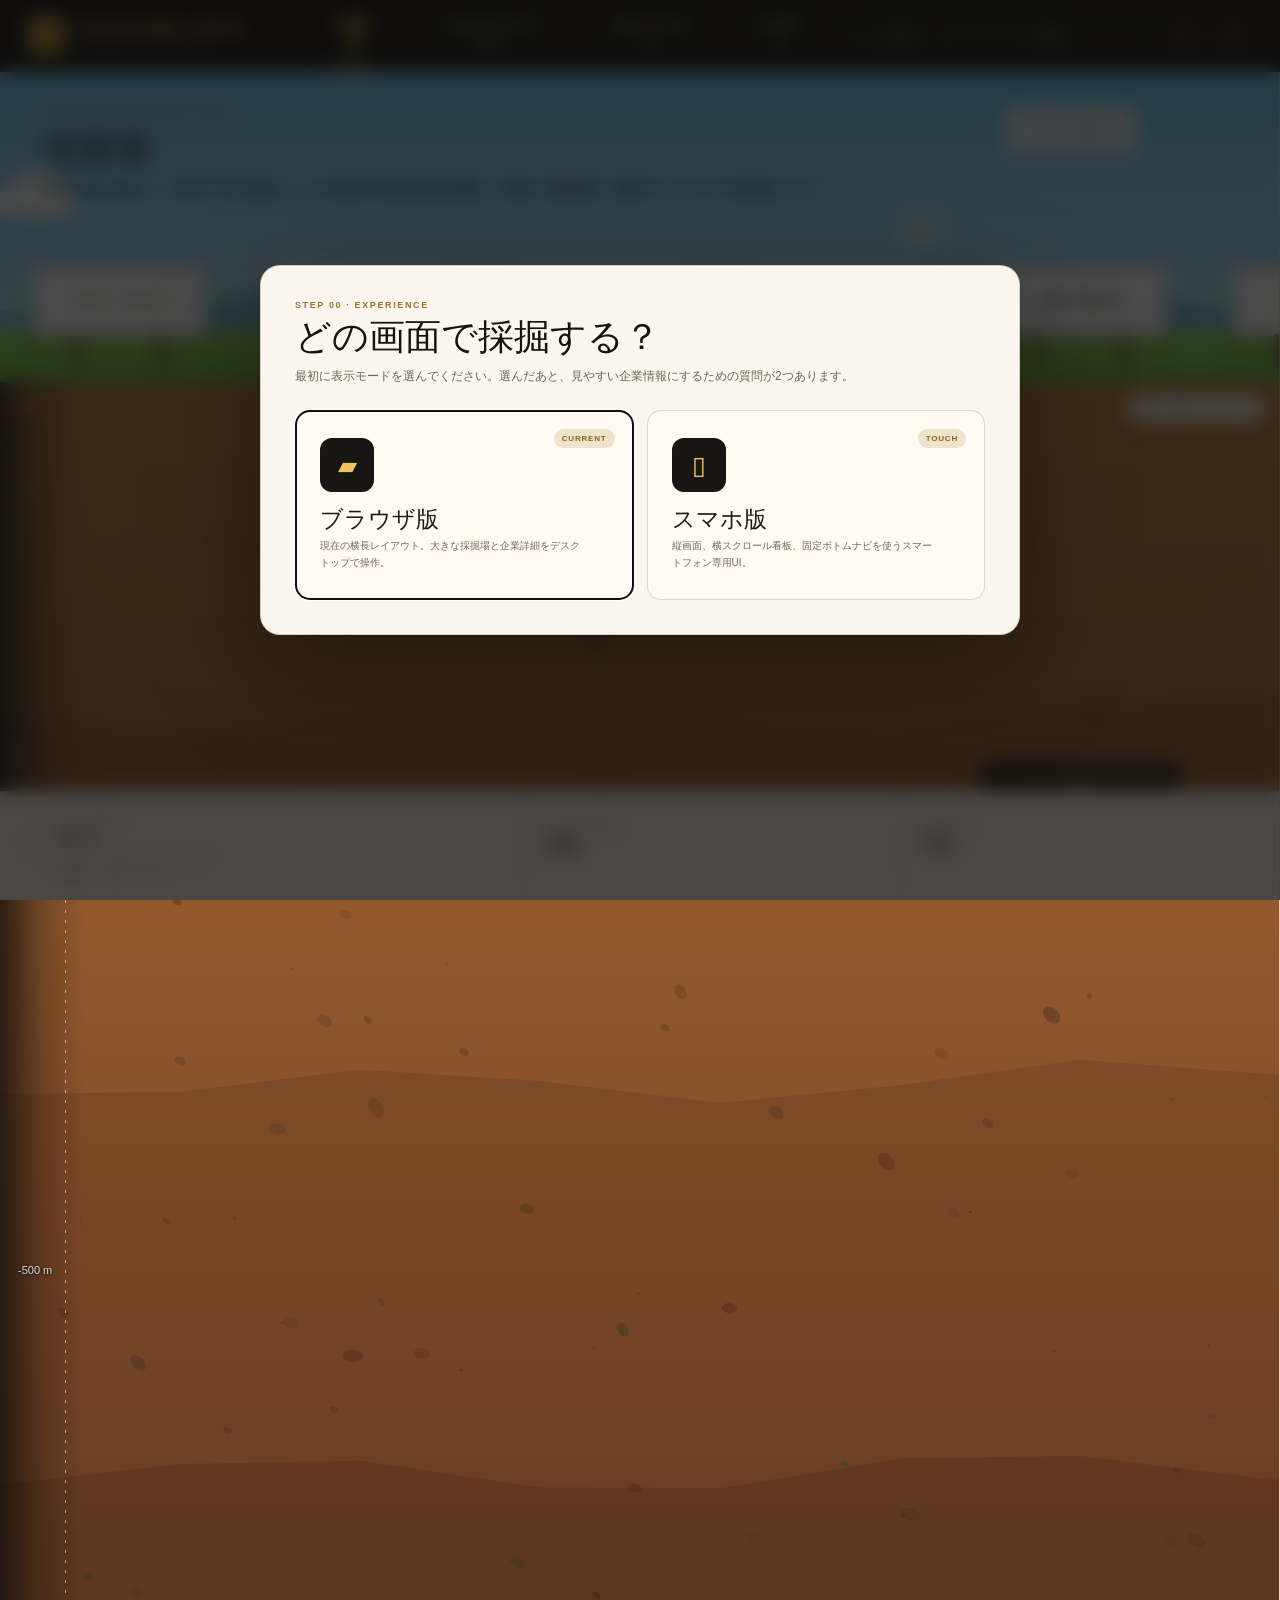
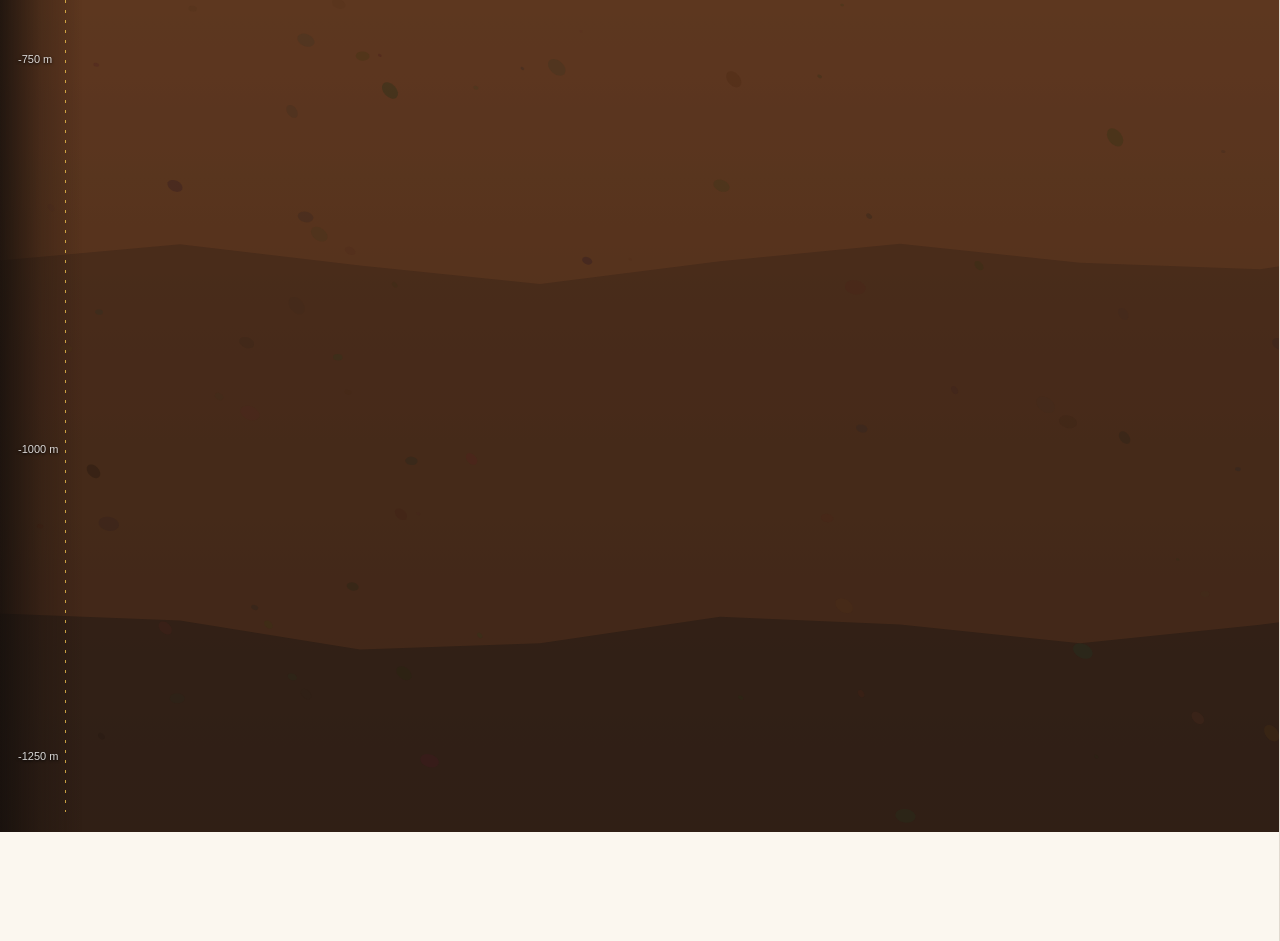
==== commit ccb871ee: "行動ログの送信回数を削減し、失敗時の再送を間引く - dig イベントは350msに1件だけ記録（1回のドラッグで数十件出ていた） - まとめ送信の閾値を8件→40件、待ち時間を5秒→6秒に - 送信" ====
--- a/index.html
+++ b/index.html
@@ -2748,6 +2748,13 @@
 
 let analyticsQueue = [];
 let analyticsFlushTimer = null;
+let analyticsFailures = 0;
+let analyticsRetryAt = 0;
+let analyticsLastDigAt = 0;
+const ANALYTICS_BATCH_SIZE = 40;
+const ANALYTICS_FLUSH_MS = 6000;
+const ANALYTICS_MAX_QUEUE = 200;
+const ANALYTICS_DIG_INTERVAL_MS = 350;
 
 function analyticsReady() {
   return /^https:\/\/.+\.supabase\.co\/?$/.test(ANALYTICS_CONFIG.supabaseUrl) &&
@@ -2784,6 +2791,12 @@
 }
 
 function analyticsTrack(eventType, payload = {}) {
+  if (eventType === "dig") {
+    // 1回のドラッグで大量のdigが出るため、一定間隔ごとに1件だけ記録する
+    const now = Date.now();
+    if (now - analyticsLastDigAt < ANALYTICS_DIG_INTERVAL_MS) return;
+    analyticsLastDigAt = now;
+  }
   analyticsQueue.push({
     session_id: analyticsSessionId,
     event_type: eventType,
@@ -2798,10 +2811,16 @@
     metadata: payload.metadata || {}
   });
 
-  if (analyticsQueue.length >= 8) {
+  if (analyticsQueue.length > ANALYTICS_MAX_QUEUE) {
+    analyticsQueue.splice(0, analyticsQueue.length - ANALYTICS_MAX_QUEUE);
+  }
+
+  const backingOff = Date.now() < analyticsRetryAt;
+  if (analyticsQueue.length >= ANALYTICS_BATCH_SIZE && !backingOff) {
     analyticsFlush();
   } else if (!analyticsFlushTimer) {
-    analyticsFlushTimer = setTimeout(() => analyticsFlush(), 5000);
+    const wait = Math.max(ANALYTICS_FLUSH_MS, analyticsRetryAt - Date.now());
+    analyticsFlushTimer = setTimeout(() => analyticsFlush(), wait);
   }
 }
 
@@ -2811,11 +2830,30 @@
 
   if (!analyticsQueue.length || !analyticsReady()) return;
 
+  if (!keepalive && Date.now() < analyticsRetryAt) {
+    analyticsFlushTimer = setTimeout(() => analyticsFlush(), analyticsRetryAt - Date.now());
+    return;
+  }
+
   const batch = analyticsQueue.splice(0, analyticsQueue.length);
   const ok = await analyticsPost("events", batch, keepalive);
 
-  if (!ok && !keepalive) {
-    analyticsQueue.unshift(...batch.slice(-40));
+  if (ok) {
+    analyticsFailures = 0;
+    analyticsRetryAt = 0;
+    return;
+  }
+  if (!keepalive) {
+    // 失敗時は間隔を倍々に空けて再送（最大60秒）
+    analyticsFailures += 1;
+    analyticsRetryAt = Date.now() + Math.min(60000, 5000 * 2 ** (analyticsFailures - 1));
+    analyticsQueue.unshift(...batch.slice(-ANALYTICS_MAX_QUEUE));
+    if (analyticsQueue.length > ANALYTICS_MAX_QUEUE) {
+      analyticsQueue.splice(0, analyticsQueue.length - ANALYTICS_MAX_QUEUE);
+    }
+    if (!analyticsFlushTimer) {
+      analyticsFlushTimer = setTimeout(() => analyticsFlush(), analyticsRetryAt - Date.now());
+    }
   }
 }
 
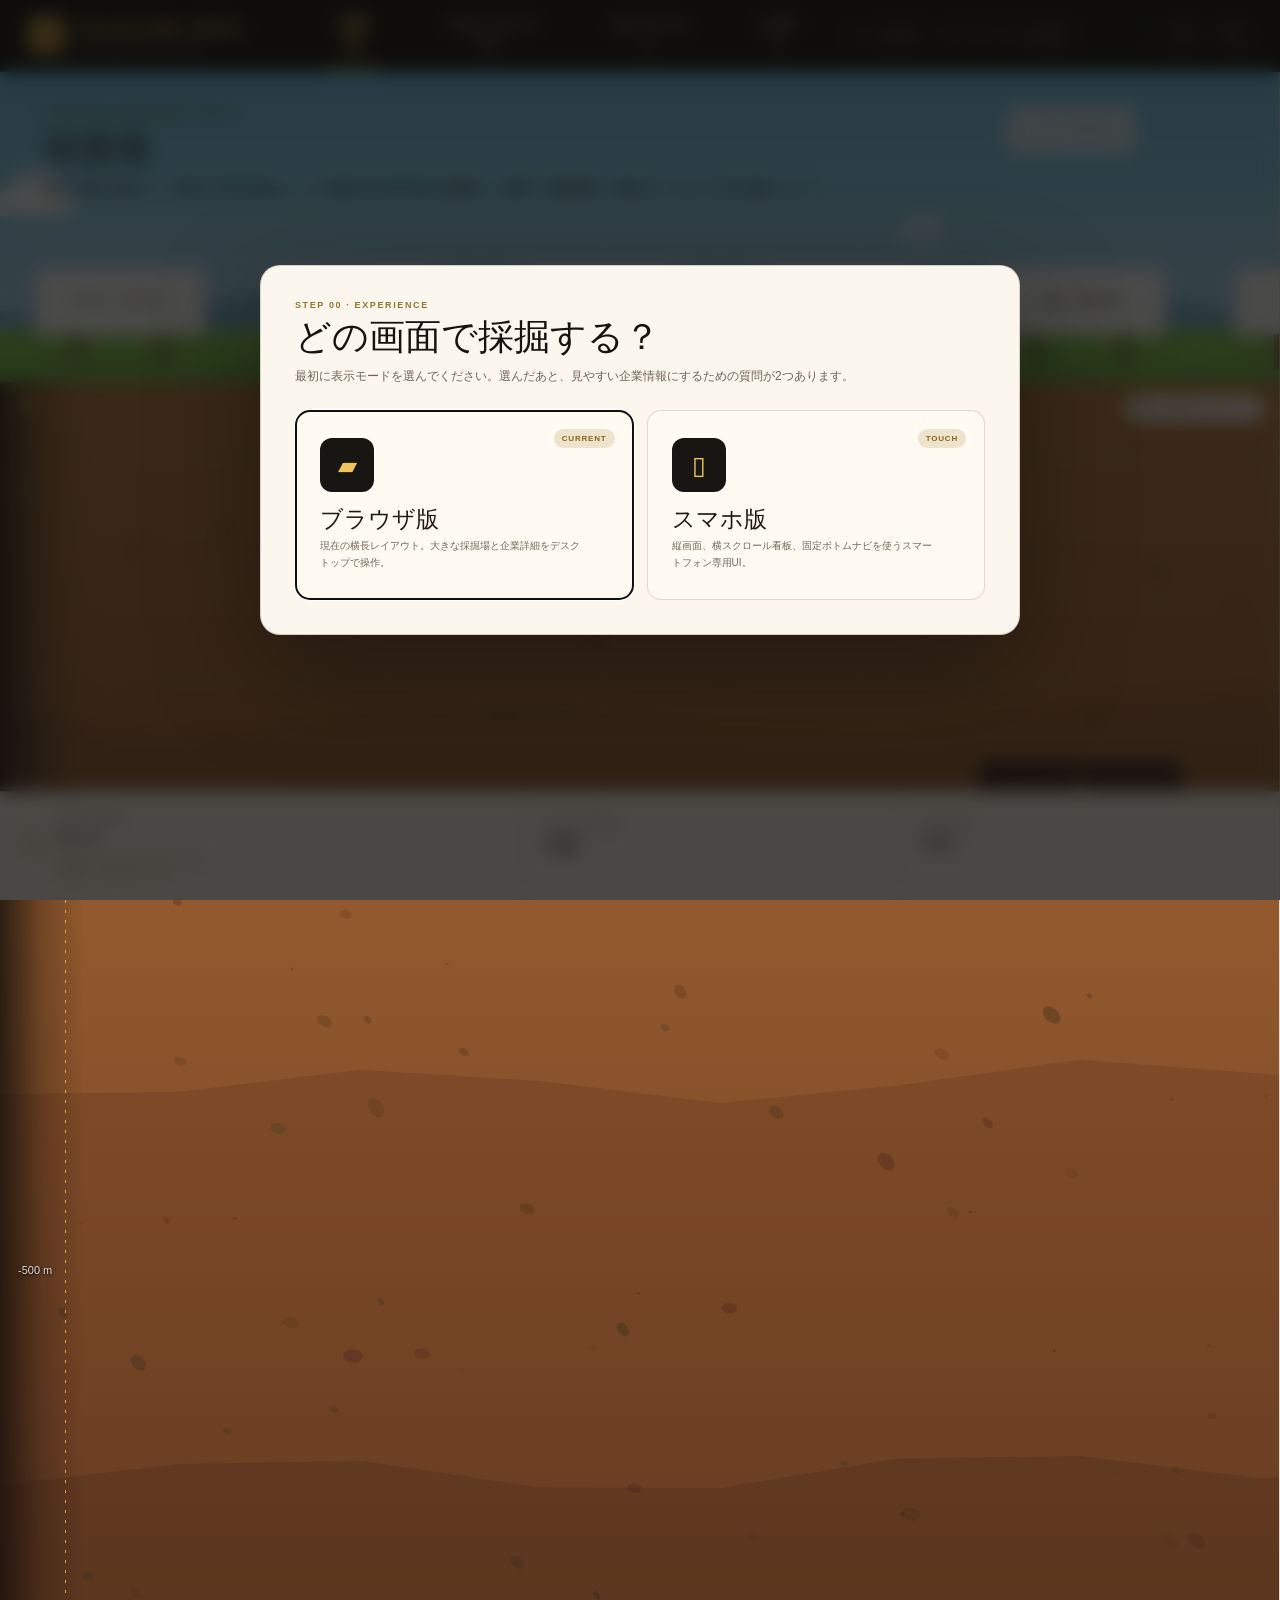
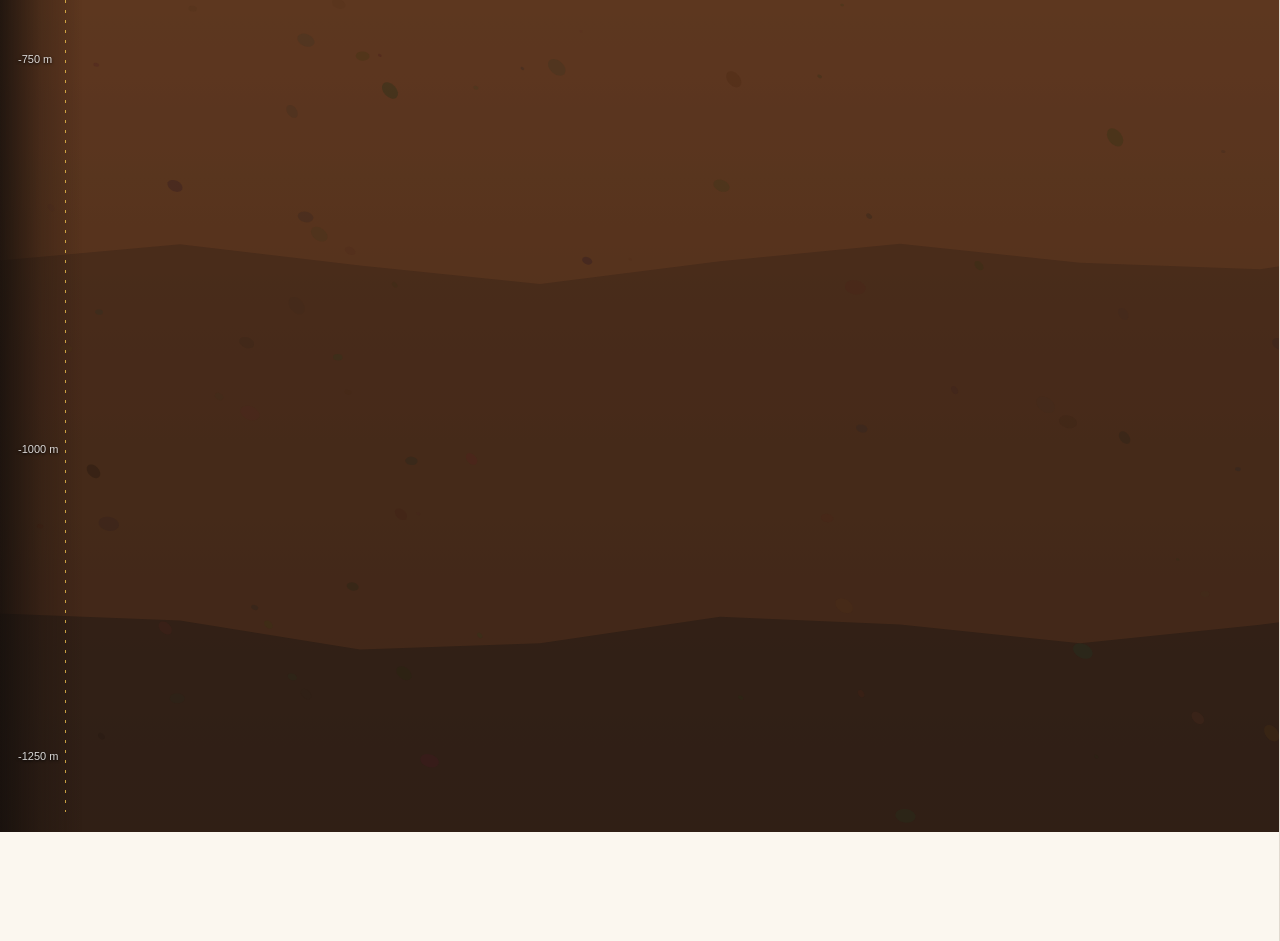
==== commit 50e1f487: "企業詳細の取得失敗時に自動再試行と再読み込みボタンを追加 - company-data-client.js: 12秒でタイムアウト、通信エラー/5xxは1回だけ自動再試行 - 採掘場(PC/スマホ)の" ====
--- a/index.html
+++ b/index.html
@@ -2460,6 +2460,7 @@
 .verified-quality{display:flex;gap:8px;flex-wrap:wrap;margin:0 0 16px}
 .verified-quality span{padding:6px 8px;border:1px solid rgba(55,108,80,.15);border-radius:99px;background:#f4faf6;color:#315c49;font-size:8px;font-weight:800}
 .verified-empty-tech{padding:24px 0;color:#7a6d5c;font-size:11px;line-height:1.7}
+.verified-retry-btn{margin-top:12px;cursor:pointer}
 
 </style>
 </head>
@@ -2723,7 +2724,7 @@
 
   <div class="toast" id="toast" role="status" aria-live="polite"></div>
 
-  <script src="company-data-client.js?v=20260903-restore"></script>
+  <script src="company-data-client.js?v=20261126-retry"></script>
   <script>
 
 /* ===== VENTURE INFO anonymous analytics ===== */
@@ -4571,12 +4572,23 @@
   renderVerifiedDetail(company, groups.some(g => g.key === featuredGroup) ? featuredGroup : groups[0].key);
 }
 
-function renderVerifiedUnavailable(company, summary, message) {
+function renderVerifiedUnavailable(company, summary, message, options = {}) {
   if (state.selectedCompany !== company) return;
   document.getElementById("dialogSummary").textContent = summary;
   els.snapshotGrid.innerHTML = "";
   els.detailTabs.innerHTML = "";
-  els.detailBody.innerHTML = `<div class="verified-empty-tech">${viEsc(message)}</div>`;
+  els.detailBody.innerHTML = `<div class="verified-empty-tech">${viEsc(message)}${
+    options.retry ? `<br><button type="button" class="soft-btn verified-retry-btn">もう一度読み込む</button>` : ""
+  }</div>`;
+  const retryBtn = els.detailBody.querySelector(".verified-retry-btn");
+  if (retryBtn) {
+    retryBtn.addEventListener("click", () => {
+      if (state.selectedCompany !== company) return;
+      document.getElementById("dialogSummary").textContent = "確認済み公開情報を読み込んでいます…";
+      els.detailBody.innerHTML = `<div class="verified-empty-tech">Supabaseから出典確認済みの企業情報を取得しています…</div>`;
+      loadVerifiedProfile(company);
+    });
+  }
   els.dialogSources.innerHTML = "";
   const banner = document.querySelector(".official-data-banner");
   if (banner) {
@@ -4616,7 +4628,8 @@
       renderVerifiedUnavailable(
         company,
         "確認済み企業データの読み込みに失敗しました。",
-        "推測データには切り替えません。通信状態を確認して再度開いてください。"
+        "推測データには切り替えません。通信状態を確認して、もう一度読み込んでください。",
+        { retry: true }
       );
     }
   }
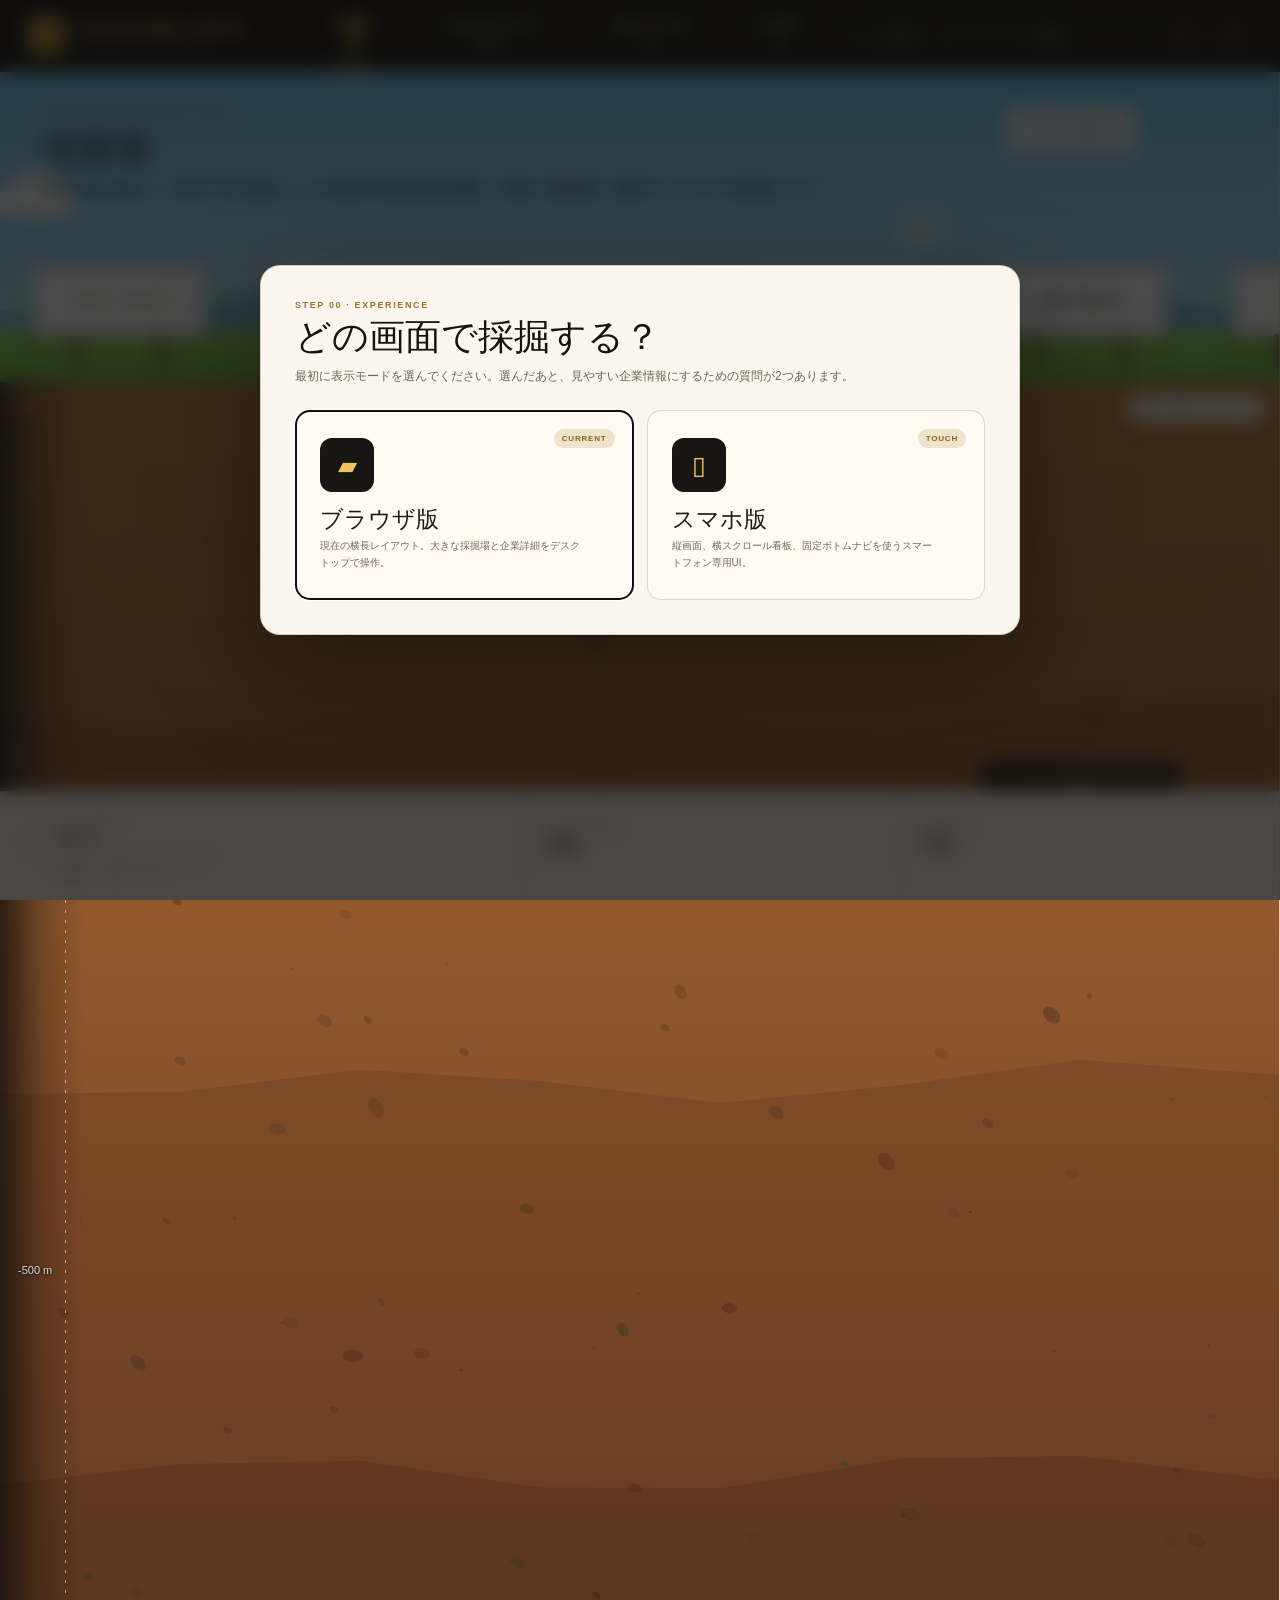
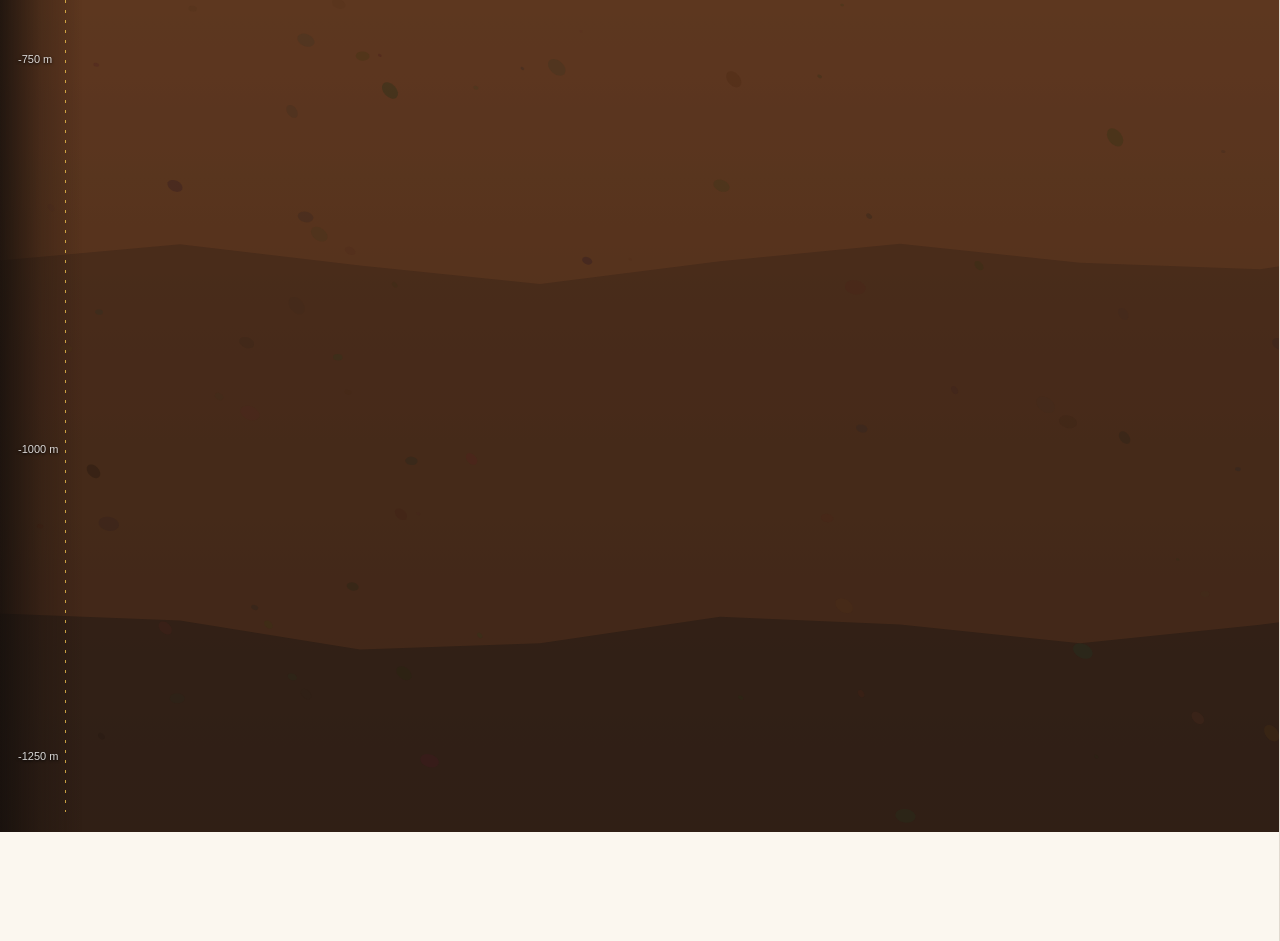
==== commit ead73012: "Merge pull request #1 from venfo/codex/fix-small-ui 小さな表示不具合の修正（ファビコン・スマホ下部ナビ・説明文）" ====
--- a/index.html
+++ b/index.html
@@ -2460,7 +2460,6 @@
 .verified-quality{display:flex;gap:8px;flex-wrap:wrap;margin:0 0 16px}
 .verified-quality span{padding:6px 8px;border:1px solid rgba(55,108,80,.15);border-radius:99px;background:#f4faf6;color:#315c49;font-size:8px;font-weight:800}
 .verified-empty-tech{padding:24px 0;color:#7a6d5c;font-size:11px;line-height:1.7}
-.verified-retry-btn{margin-top:12px;cursor:pointer}
 
 </style>
 </head>
@@ -2724,7 +2723,7 @@
 
   <div class="toast" id="toast" role="status" aria-live="polite"></div>
 
-  <script src="company-data-client.js?v=20261126-retry"></script>
+  <script src="company-data-client.js?v=20260903-restore"></script>
   <script>
 
 /* ===== VENTURE INFO anonymous analytics ===== */
@@ -2749,13 +2748,6 @@
 
 let analyticsQueue = [];
 let analyticsFlushTimer = null;
-let analyticsFailures = 0;
-let analyticsRetryAt = 0;
-let analyticsLastDigAt = 0;
-const ANALYTICS_BATCH_SIZE = 40;
-const ANALYTICS_FLUSH_MS = 6000;
-const ANALYTICS_MAX_QUEUE = 200;
-const ANALYTICS_DIG_INTERVAL_MS = 350;
 
 function analyticsReady() {
   return /^https:\/\/.+\.supabase\.co\/?$/.test(ANALYTICS_CONFIG.supabaseUrl) &&
@@ -2792,12 +2784,6 @@
 }
 
 function analyticsTrack(eventType, payload = {}) {
-  if (eventType === "dig") {
-    // 1回のドラッグで大量のdigが出るため、一定間隔ごとに1件だけ記録する
-    const now = Date.now();
-    if (now - analyticsLastDigAt < ANALYTICS_DIG_INTERVAL_MS) return;
-    analyticsLastDigAt = now;
-  }
   analyticsQueue.push({
     session_id: analyticsSessionId,
     event_type: eventType,
@@ -2812,16 +2798,10 @@
     metadata: payload.metadata || {}
   });
 
-  if (analyticsQueue.length > ANALYTICS_MAX_QUEUE) {
-    analyticsQueue.splice(0, analyticsQueue.length - ANALYTICS_MAX_QUEUE);
-  }
-
-  const backingOff = Date.now() < analyticsRetryAt;
-  if (analyticsQueue.length >= ANALYTICS_BATCH_SIZE && !backingOff) {
+  if (analyticsQueue.length >= 8) {
     analyticsFlush();
   } else if (!analyticsFlushTimer) {
-    const wait = Math.max(ANALYTICS_FLUSH_MS, analyticsRetryAt - Date.now());
-    analyticsFlushTimer = setTimeout(() => analyticsFlush(), wait);
+    analyticsFlushTimer = setTimeout(() => analyticsFlush(), 5000);
   }
 }
 
@@ -2831,30 +2811,11 @@
 
   if (!analyticsQueue.length || !analyticsReady()) return;
 
-  if (!keepalive && Date.now() < analyticsRetryAt) {
-    analyticsFlushTimer = setTimeout(() => analyticsFlush(), analyticsRetryAt - Date.now());
-    return;
-  }
-
   const batch = analyticsQueue.splice(0, analyticsQueue.length);
   const ok = await analyticsPost("events", batch, keepalive);
 
-  if (ok) {
-    analyticsFailures = 0;
-    analyticsRetryAt = 0;
-    return;
-  }
-  if (!keepalive) {
-    // 失敗時は間隔を倍々に空けて再送（最大60秒）
-    analyticsFailures += 1;
-    analyticsRetryAt = Date.now() + Math.min(60000, 5000 * 2 ** (analyticsFailures - 1));
-    analyticsQueue.unshift(...batch.slice(-ANALYTICS_MAX_QUEUE));
-    if (analyticsQueue.length > ANALYTICS_MAX_QUEUE) {
-      analyticsQueue.splice(0, analyticsQueue.length - ANALYTICS_MAX_QUEUE);
-    }
-    if (!analyticsFlushTimer) {
-      analyticsFlushTimer = setTimeout(() => analyticsFlush(), analyticsRetryAt - Date.now());
-    }
+  if (!ok && !keepalive) {
+    analyticsQueue.unshift(...batch.slice(-40));
   }
 }
 
@@ -4572,23 +4533,12 @@
   renderVerifiedDetail(company, groups.some(g => g.key === featuredGroup) ? featuredGroup : groups[0].key);
 }
 
-function renderVerifiedUnavailable(company, summary, message, options = {}) {
+function renderVerifiedUnavailable(company, summary, message) {
   if (state.selectedCompany !== company) return;
   document.getElementById("dialogSummary").textContent = summary;
   els.snapshotGrid.innerHTML = "";
   els.detailTabs.innerHTML = "";
-  els.detailBody.innerHTML = `<div class="verified-empty-tech">${viEsc(message)}${
-    options.retry ? `<br><button type="button" class="soft-btn verified-retry-btn">もう一度読み込む</button>` : ""
-  }</div>`;
-  const retryBtn = els.detailBody.querySelector(".verified-retry-btn");
-  if (retryBtn) {
-    retryBtn.addEventListener("click", () => {
-      if (state.selectedCompany !== company) return;
-      document.getElementById("dialogSummary").textContent = "確認済み公開情報を読み込んでいます…";
-      els.detailBody.innerHTML = `<div class="verified-empty-tech">Supabaseから出典確認済みの企業情報を取得しています…</div>`;
-      loadVerifiedProfile(company);
-    });
-  }
+  els.detailBody.innerHTML = `<div class="verified-empty-tech">${viEsc(message)}</div>`;
   els.dialogSources.innerHTML = "";
   const banner = document.querySelector(".official-data-banner");
   if (banner) {
@@ -4628,8 +4578,7 @@
       renderVerifiedUnavailable(
         company,
         "確認済み企業データの読み込みに失敗しました。",
-        "推測データには切り替えません。通信状態を確認して、もう一度読み込んでください。",
-        { retry: true }
+        "推測データには切り替えません。通信状態を確認して再度開いてください。"
       );
     }
   }
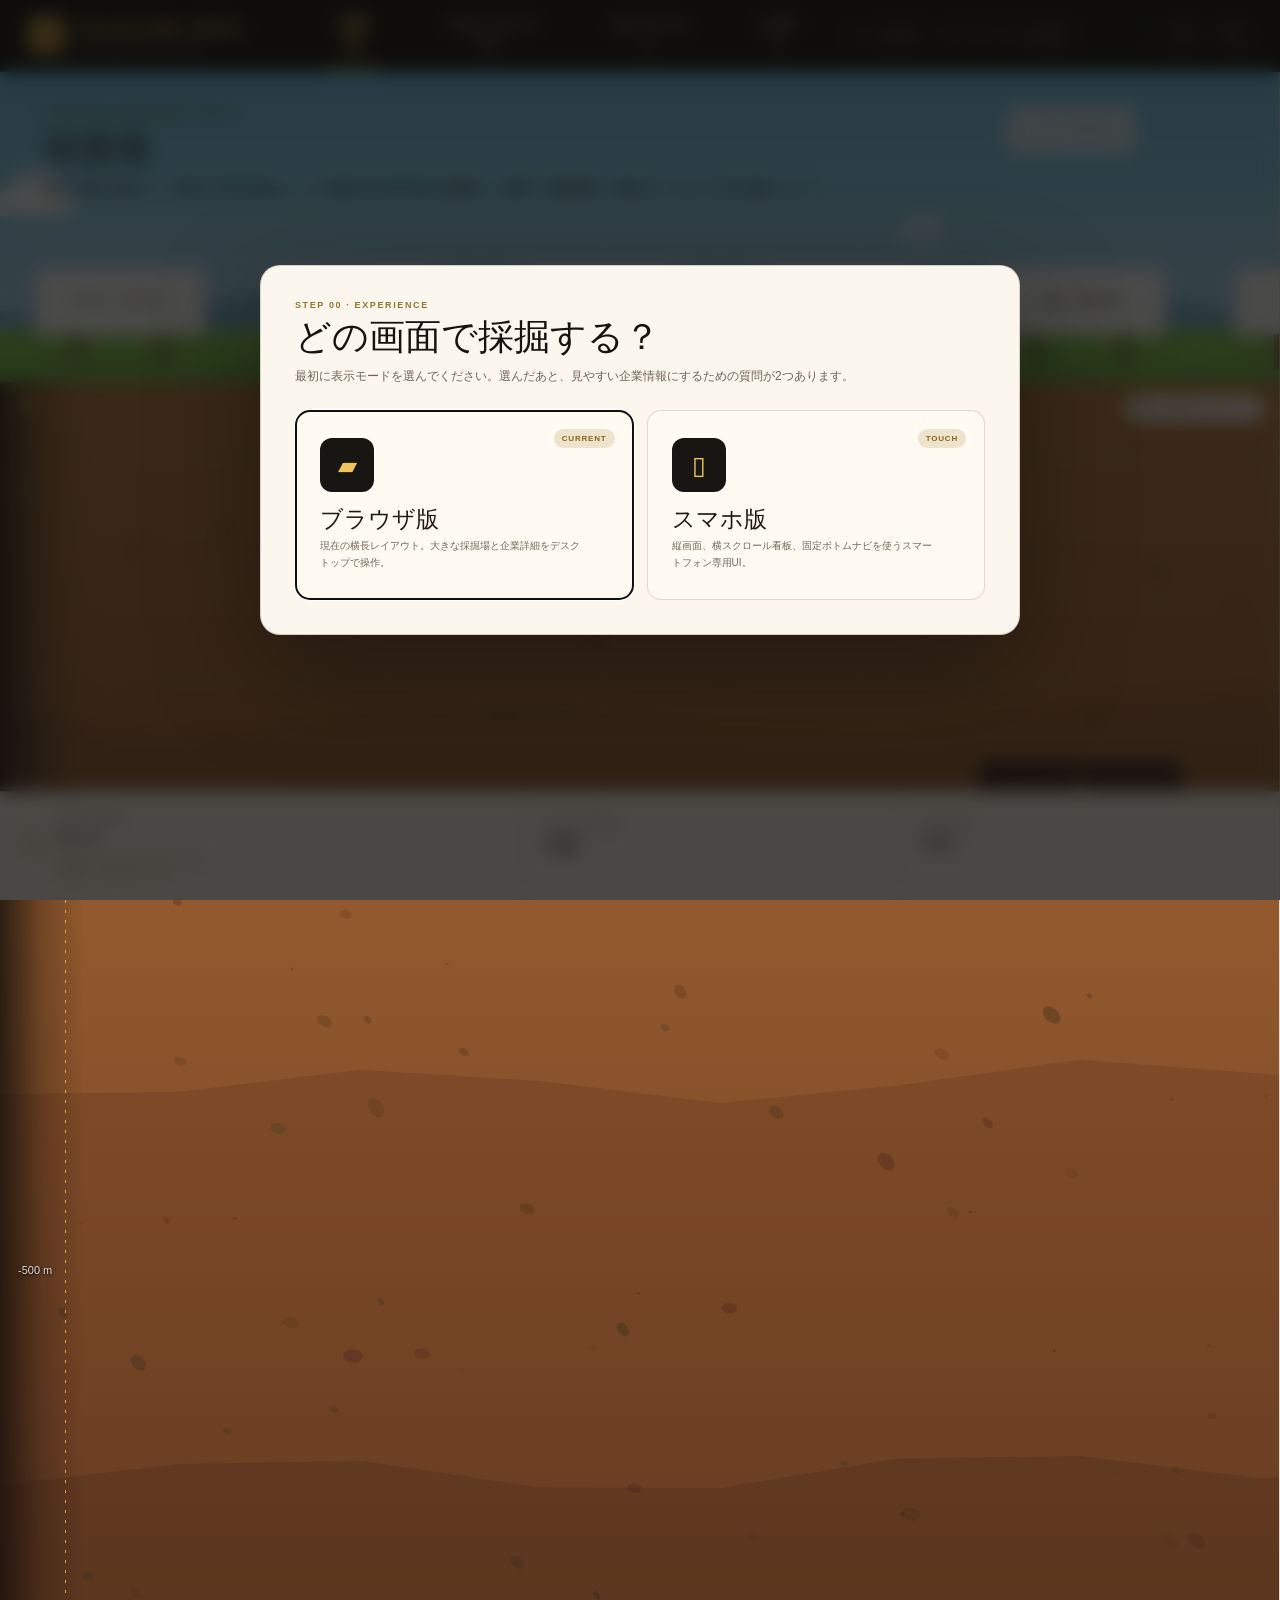
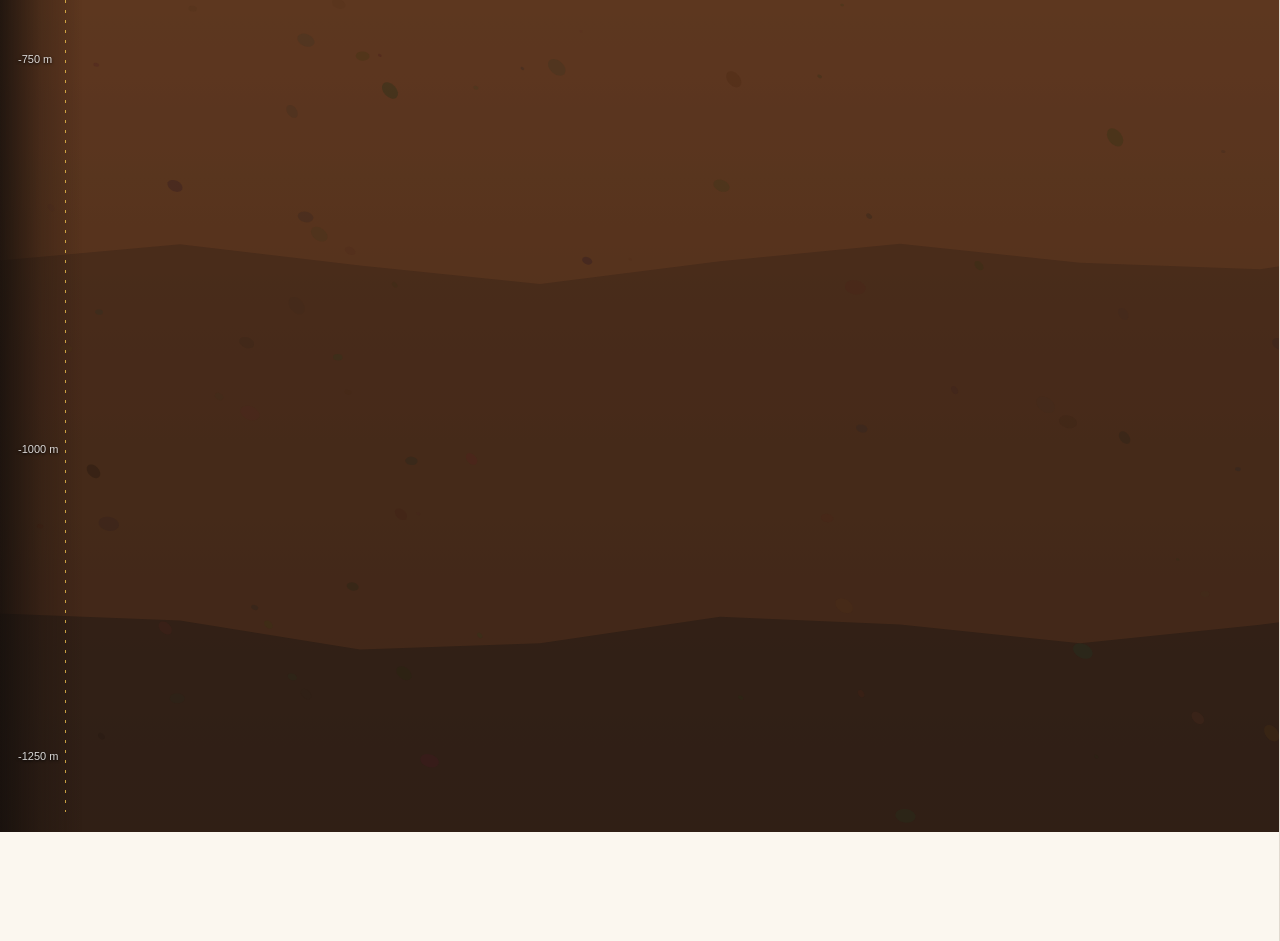
==== commit 87c73248: "Merge pull request #3 from venfo/codex/company-detail-retry 企業詳細の取得失敗時に自動再試行・再読み込みボタンを追加" ====
--- a/index.html
+++ b/index.html
@@ -2460,6 +2460,7 @@
 .verified-quality{display:flex;gap:8px;flex-wrap:wrap;margin:0 0 16px}
 .verified-quality span{padding:6px 8px;border:1px solid rgba(55,108,80,.15);border-radius:99px;background:#f4faf6;color:#315c49;font-size:8px;font-weight:800}
 .verified-empty-tech{padding:24px 0;color:#7a6d5c;font-size:11px;line-height:1.7}
+.verified-retry-btn{margin-top:12px;cursor:pointer}
 
 </style>
 </head>
@@ -2723,7 +2724,7 @@
 
   <div class="toast" id="toast" role="status" aria-live="polite"></div>
 
-  <script src="company-data-client.js?v=20260903-restore"></script>
+  <script src="company-data-client.js?v=20261126-retry"></script>
   <script>
 
 /* ===== VENTURE INFO anonymous analytics ===== */
@@ -2748,6 +2749,13 @@
 
 let analyticsQueue = [];
 let analyticsFlushTimer = null;
+let analyticsFailures = 0;
+let analyticsRetryAt = 0;
+let analyticsLastDigAt = 0;
+const ANALYTICS_BATCH_SIZE = 40;
+const ANALYTICS_FLUSH_MS = 6000;
+const ANALYTICS_MAX_QUEUE = 200;
+const ANALYTICS_DIG_INTERVAL_MS = 350;
 
 function analyticsReady() {
   return /^https:\/\/.+\.supabase\.co\/?$/.test(ANALYTICS_CONFIG.supabaseUrl) &&
@@ -2784,6 +2792,12 @@
 }
 
 function analyticsTrack(eventType, payload = {}) {
+  if (eventType === "dig") {
+    // 1回のドラッグで大量のdigが出るため、一定間隔ごとに1件だけ記録する
+    const now = Date.now();
+    if (now - analyticsLastDigAt < ANALYTICS_DIG_INTERVAL_MS) return;
+    analyticsLastDigAt = now;
+  }
   analyticsQueue.push({
     session_id: analyticsSessionId,
     event_type: eventType,
@@ -2798,10 +2812,16 @@
     metadata: payload.metadata || {}
   });
 
-  if (analyticsQueue.length >= 8) {
+  if (analyticsQueue.length > ANALYTICS_MAX_QUEUE) {
+    analyticsQueue.splice(0, analyticsQueue.length - ANALYTICS_MAX_QUEUE);
+  }
+
+  const backingOff = Date.now() < analyticsRetryAt;
+  if (analyticsQueue.length >= ANALYTICS_BATCH_SIZE && !backingOff) {
     analyticsFlush();
   } else if (!analyticsFlushTimer) {
-    analyticsFlushTimer = setTimeout(() => analyticsFlush(), 5000);
+    const wait = Math.max(ANALYTICS_FLUSH_MS, analyticsRetryAt - Date.now());
+    analyticsFlushTimer = setTimeout(() => analyticsFlush(), wait);
   }
 }
 
@@ -2811,11 +2831,30 @@
 
   if (!analyticsQueue.length || !analyticsReady()) return;
 
+  if (!keepalive && Date.now() < analyticsRetryAt) {
+    analyticsFlushTimer = setTimeout(() => analyticsFlush(), analyticsRetryAt - Date.now());
+    return;
+  }
+
   const batch = analyticsQueue.splice(0, analyticsQueue.length);
   const ok = await analyticsPost("events", batch, keepalive);
 
-  if (!ok && !keepalive) {
-    analyticsQueue.unshift(...batch.slice(-40));
+  if (ok) {
+    analyticsFailures = 0;
+    analyticsRetryAt = 0;
+    return;
+  }
+  if (!keepalive) {
+    // 失敗時は間隔を倍々に空けて再送（最大60秒）
+    analyticsFailures += 1;
+    analyticsRetryAt = Date.now() + Math.min(60000, 5000 * 2 ** (analyticsFailures - 1));
+    analyticsQueue.unshift(...batch.slice(-ANALYTICS_MAX_QUEUE));
+    if (analyticsQueue.length > ANALYTICS_MAX_QUEUE) {
+      analyticsQueue.splice(0, analyticsQueue.length - ANALYTICS_MAX_QUEUE);
+    }
+    if (!analyticsFlushTimer) {
+      analyticsFlushTimer = setTimeout(() => analyticsFlush(), analyticsRetryAt - Date.now());
+    }
   }
 }
 
@@ -4533,12 +4572,23 @@
   renderVerifiedDetail(company, groups.some(g => g.key === featuredGroup) ? featuredGroup : groups[0].key);
 }
 
-function renderVerifiedUnavailable(company, summary, message) {
+function renderVerifiedUnavailable(company, summary, message, options = {}) {
   if (state.selectedCompany !== company) return;
   document.getElementById("dialogSummary").textContent = summary;
   els.snapshotGrid.innerHTML = "";
   els.detailTabs.innerHTML = "";
-  els.detailBody.innerHTML = `<div class="verified-empty-tech">${viEsc(message)}</div>`;
+  els.detailBody.innerHTML = `<div class="verified-empty-tech">${viEsc(message)}${
+    options.retry ? `<br><button type="button" class="soft-btn verified-retry-btn">もう一度読み込む</button>` : ""
+  }</div>`;
+  const retryBtn = els.detailBody.querySelector(".verified-retry-btn");
+  if (retryBtn) {
+    retryBtn.addEventListener("click", () => {
+      if (state.selectedCompany !== company) return;
+      document.getElementById("dialogSummary").textContent = "確認済み公開情報を読み込んでいます…";
+      els.detailBody.innerHTML = `<div class="verified-empty-tech">Supabaseから出典確認済みの企業情報を取得しています…</div>`;
+      loadVerifiedProfile(company);
+    });
+  }
   els.dialogSources.innerHTML = "";
   const banner = document.querySelector(".official-data-banner");
   if (banner) {
@@ -4578,7 +4628,8 @@
       renderVerifiedUnavailable(
         company,
         "確認済み企業データの読み込みに失敗しました。",
-        "推測データには切り替えません。通信状態を確認して再度開いてください。"
+        "推測データには切り替えません。通信状態を確認して、もう一度読み込んでください。",
+        { retry: true }
       );
     }
   }
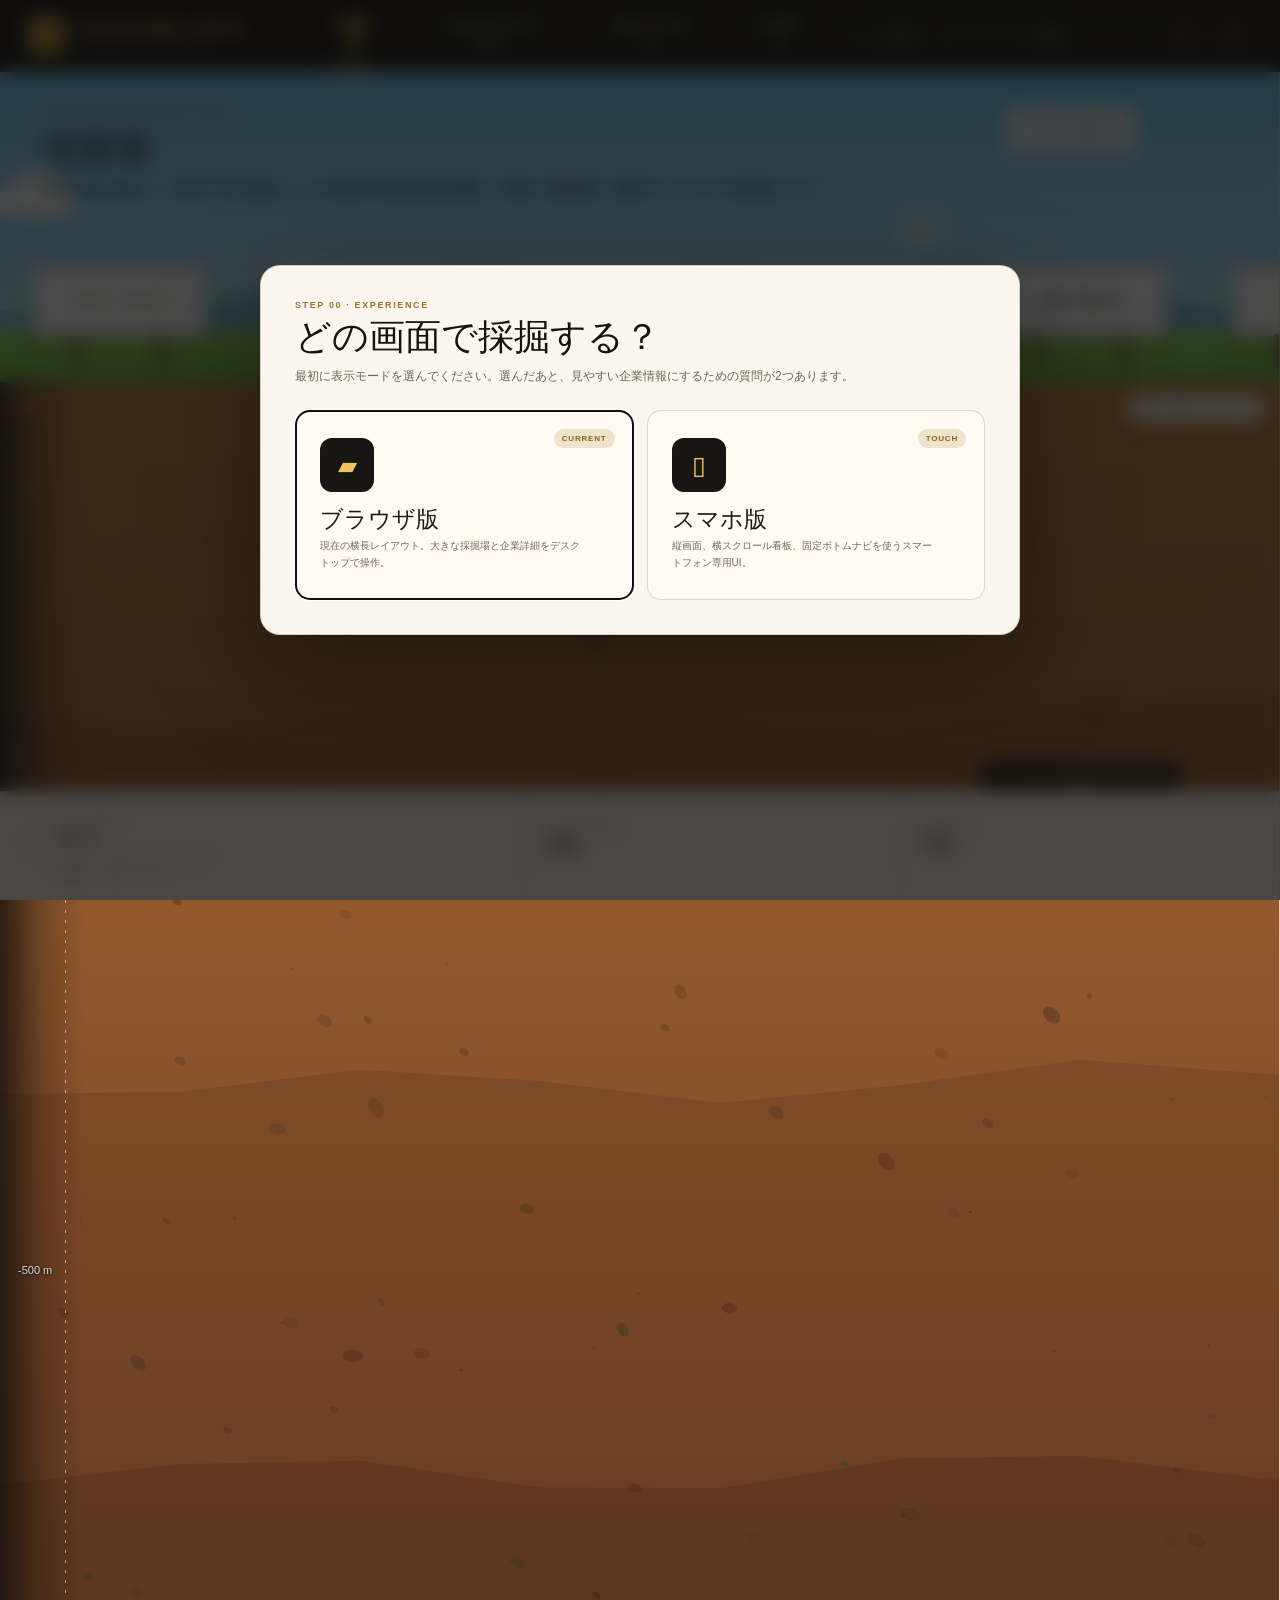
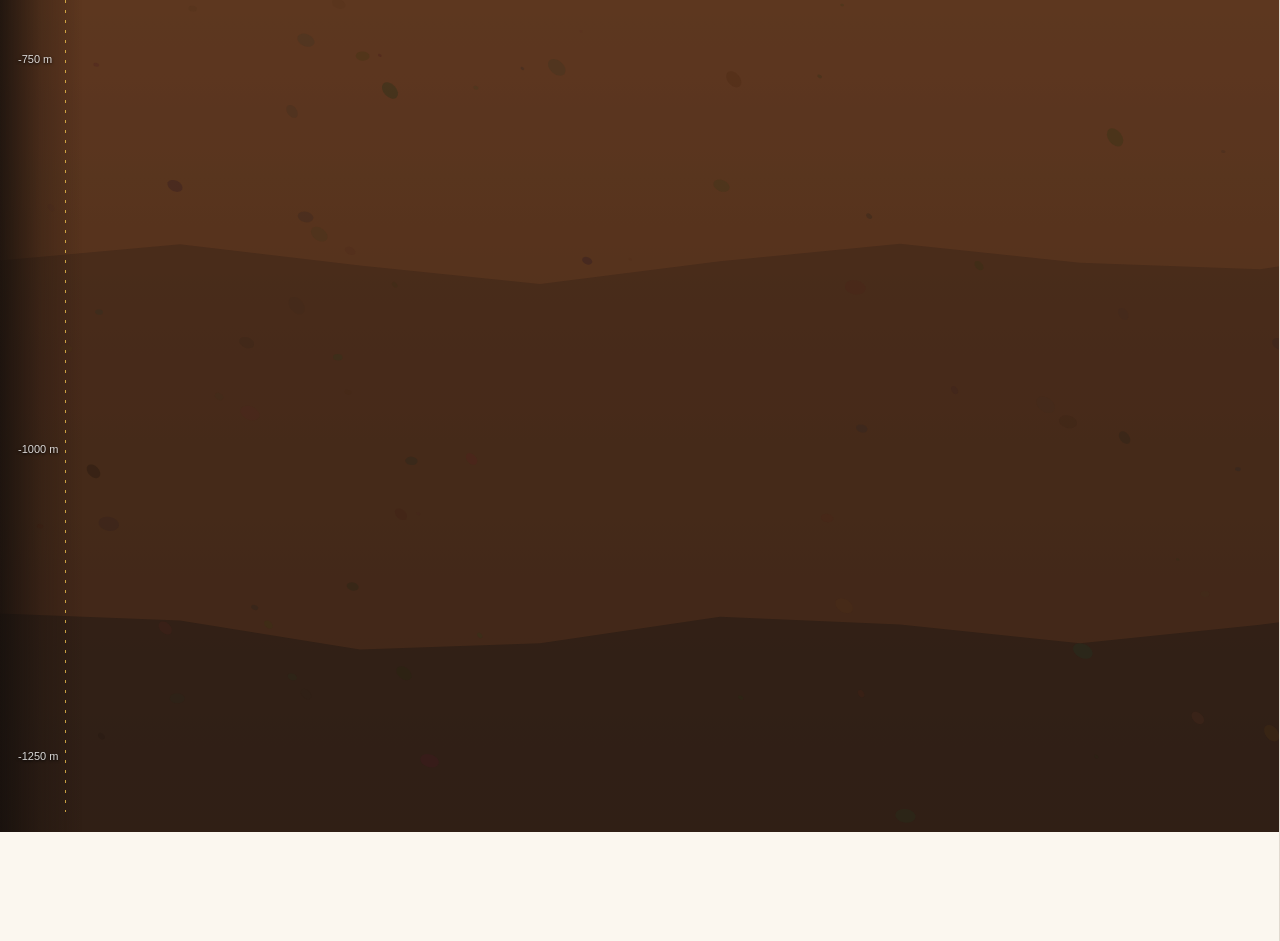
==== commit 1788449a: "Merge pull request #4 from venfo/codex/split-shared-assets 採掘場・図鑑の共通コードとデータを assets/ に分離" ====
--- a/index.html
+++ b/index.html
@@ -6,2463 +6,7 @@
   <meta name="theme-color" content="#111111" />
   <title>VENTURE INFO — 100 Companies Quarry</title>
   <meta name="description" content="企業を採掘する、探索型ベンチャーデータベースのデモ。" />
-  <style>
-* {
-  box-sizing: border-box;
-}
-
-:root {
-  --black: #11110f;
-  --ink: #211b14;
-  --cream: #f5efe4;
-  --paper: #fbf7ef;
-  --gold: #c99a2e;
-  --gold-dark: #8d6413;
-  --line: rgba(74, 55, 27, .15);
-  --muted: #7b7063;
-  --grass-1: #8fd850;
-  --grass-2: #69b83d;
-  --sky-1: #6bc5ee;
-  --sky-2: #b9e6f6;
-  --soil-1: #b97b3b;
-  --soil-2: #8d562c;
-  --soil-3: #613a23;
-  --soil-4: #3b261b;
-}
-
-html {
-  scroll-behavior: smooth;
-  background: var(--cream);
-}
-
-body {
-  margin: 0;
-  color: var(--ink);
-  background: var(--cream);
-  font-family: "Helvetica Neue", Arial, "Hiragino Kaku Gothic ProN", "Yu Gothic", sans-serif;
-}
-
-button,
-input,
-select {
-  font: inherit;
-}
-
-button {
-  cursor: pointer;
-}
-
-.topbar {
-  height: 72px;
-  position: sticky;
-  top: 0;
-  z-index: 100;
-  background: #0d0e0d;
-  color: #fff;
-  display: grid;
-  grid-template-columns: 280px 1fr 420px;
-  align-items: center;
-  padding: 0 28px;
-  border-bottom: 1px solid rgba(255,255,255,.08);
-}
-
-.brand {
-  display: flex;
-  gap: 11px;
-  align-items: center;
-  color: inherit;
-  text-decoration: none;
-}
-
-.brand-mark {
-  width: 38px;
-  height: 38px;
-  display: grid;
-  place-items: center;
-  color: #111;
-  border-radius: 8px;
-  background: linear-gradient(145deg, #d5af4a, #9e731d);
-  font-size: 24px;
-}
-
-.brand strong {
-  display: block;
-  color: #e2b646;
-  font-family: Georgia, "Times New Roman", serif;
-  font-size: 20px;
-  letter-spacing: .06em;
-}
-
-.brand small {
-  display: block;
-  margin-top: 2px;
-  color: rgba(255,255,255,.64);
-  font-size: 9px;
-  letter-spacing: .13em;
-}
-
-.nav {
-  height: 100%;
-  display: flex;
-  justify-content: center;
-  gap: 14px;
-}
-
-.nav-item {
-  position: relative;
-  border: 0;
-  background: transparent;
-  color: rgba(255,255,255,.7);
-  padding: 0 25px;
-  font-weight: 700;
-}
-
-.nav-item.active {
-  color: #e2b646;
-}
-
-.nav-item.active::after {
-  content: "";
-  position: absolute;
-  left: 20px;
-  right: 20px;
-  bottom: 0;
-  height: 3px;
-  background: #d9aa35;
-}
-
-.top-actions {
-  display: flex;
-  align-items: center;
-  justify-content: flex-end;
-  gap: 12px;
-}
-
-.search {
-  width: min(310px, 100%);
-  height: 40px;
-  padding: 0 12px;
-  border: 1px solid rgba(255,255,255,.16);
-  border-radius: 8px;
-  display: flex;
-  align-items: center;
-  gap: 8px;
-}
-
-.search input {
-  min-width: 0;
-  width: 100%;
-  color: white;
-  border: 0;
-  outline: 0;
-  background: transparent;
-}
-
-.icon-btn,
-.avatar {
-  width: 38px;
-  height: 38px;
-  display: grid;
-  place-items: center;
-  border-radius: 999px;
-  border: 1px solid rgba(216,169,52,.6);
-  color: #e2b646;
-  background: transparent;
-}
-
-.app-shell {
-  display: grid;
-  grid-template-columns: minmax(0, 1fr) 340px;
-  align-items: start;
-}
-
-.quarry-panel {
-  min-width: 0;
-  border-right: 1px solid var(--line);
-  background: var(--paper);
-}
-
-.hero-sky {
-  position: relative;
-  height: 310px;
-  overflow: hidden;
-  background: linear-gradient(var(--sky-1), var(--sky-2));
-}
-
-.hero-copy {
-  position: relative;
-  z-index: 5;
-  display: flex;
-  justify-content: space-between;
-  align-items: flex-start;
-  padding: 34px 44px 0;
-}
-
-.eyebrow {
-  margin: 0 0 7px;
-  color: var(--gold-dark);
-  font-size: 11px;
-  font-weight: 800;
-  letter-spacing: .14em;
-}
-
-.hero-copy h1,
-.collection-head h2,
-.company-dialog h2,
-.filter-dialog h2 {
-  margin: 0;
-  color: #17130f;
-  font-family: Georgia, "Times New Roman", serif;
-}
-
-.hero-copy h1 {
-  font-size: 35px;
-  font-weight: 500;
-}
-
-.hero-copy p:not(.eyebrow) {
-  margin: 8px 0 0;
-  font-size: 14px;
-}
-
-.soft-btn {
-  border: 1px solid rgba(134,96,25,.35);
-  background: rgba(255,255,255,.68);
-  color: #805a13;
-  padding: 12px 17px;
-  border-radius: 8px;
-  backdrop-filter: blur(6px);
-}
-
-.soft-btn.small {
-  padding: 9px 12px;
-  font-size: 11px;
-}
-
-.industry-ruler {
-  position: absolute;
-  z-index: 8;
-  left: 4%;
-  right: 4%;
-  bottom: 58px;
-  display: grid;
-  grid-template-columns: repeat(7, 1fr);
-  background: rgba(250,247,239,.86);
-  border: 1px solid rgba(78,57,27,.13);
-  border-radius: 10px;
-  box-shadow: 0 9px 25px rgba(30, 25, 17, .07);
-  overflow: hidden;
-  backdrop-filter: blur(10px);
-}
-
-.industry-ruler button {
-  border: 0;
-  border-right: 1px solid rgba(78,57,27,.1);
-  background: transparent;
-  padding: 13px 8px;
-  color: #342b20;
-  font-size: 12px;
-  transition: .2s ease;
-}
-
-.industry-ruler button:last-child {
-  border-right: 0;
-}
-
-.industry-ruler button:hover,
-.industry-ruler button.active {
-  color: #7e5a12;
-  background: rgba(205,158,47,.14);
-}
-
-.grass {
-  position: absolute;
-  left: 0;
-  right: 0;
-  bottom: 0;
-  height: 52px;
-  background:
-    radial-gradient(circle at 16% 30%, rgba(255,239,120,.9) 0 2px, transparent 3px),
-    radial-gradient(circle at 70% 48%, rgba(255,244,167,.8) 0 2px, transparent 3px),
-    linear-gradient(0deg, var(--grass-2), var(--grass-1));
-  box-shadow: inset 0 -8px 0 rgba(68,135,31,.18);
-}
-
-.grass::after {
-  content: "";
-  position: absolute;
-  left: 0;
-  right: 0;
-  bottom: -9px;
-  height: 18px;
-  background:
-    radial-gradient(12px 14px at 8px 0, #6eb63f 56%, transparent 59%) 0 0/22px 16px repeat-x;
-}
-
-.flower {
-  position: absolute;
-  color: #fff7ae;
-  font-size: 12px;
-}
-
-.f1 { left: 16%; top: 12px; }
-.f2 { left: 55%; top: 20px; }
-.f3 { left: 83%; top: 10px; }
-
-.mountains {
-  position: absolute;
-  left: -10%;
-  right: -10%;
-  bottom: 45px;
-  height: 100px;
-  opacity: .38;
-  clip-path: polygon(0 100%, 7% 70%, 13% 85%, 19% 52%, 25% 81%, 33% 60%, 42% 88%, 50% 45%, 58% 82%, 67% 58%, 75% 85%, 83% 52%, 90% 77%, 100% 42%, 100% 100%);
-}
-
-.m1 { background: #317aa2; }
-.m2 {
-  transform: translateY(22px) scaleX(1.13);
-  background: #4f9db5;
-  opacity: .32;
-}
-
-.cloud {
-  position: absolute;
-  width: 115px;
-  height: 32px;
-  border-radius: 999px;
-  background: rgba(255,255,255,.72);
-  filter: blur(.2px);
-}
-
-.cloud::before,
-.cloud::after {
-  content: "";
-  position: absolute;
-  background: inherit;
-  border-radius: 50%;
-}
-
-.cloud::before {
-  width: 48px;
-  height: 48px;
-  left: 20px;
-  top: -19px;
-}
-
-.cloud::after {
-  width: 62px;
-  height: 62px;
-  right: 16px;
-  top: -31px;
-}
-
-.c1 { top: 116px; left: -25px; transform: scale(.75); }
-.c2 { top: 84px; right: 15%; transform: scale(.58); opacity: .6; }
-.c3 { top: 145px; left: 40%; transform: scale(.44); opacity: .5; }
-
-.mine-wrap {
-  position: relative;
-  background: #2d1e16;
-}
-
-.depth-rail {
-  position: absolute;
-  z-index: 14;
-  left: 0;
-  top: 0;
-  bottom: 0;
-  width: 82px;
-  pointer-events: none;
-  color: rgba(255,255,255,.83);
-  background: linear-gradient(90deg, rgba(20,15,12,.8), rgba(20,15,12,.26), transparent);
-}
-
-.depth-rail strong {
-  position: sticky;
-  top: 88px;
-  display: block;
-  padding: 16px 0 0 18px;
-  color: #e5bf5a;
-  font-size: 10px;
-  letter-spacing: .14em;
-}
-
-.depth-rail span {
-  position: absolute;
-  left: 18px;
-  font-size: 11px;
-  text-shadow: 0 1px 3px black;
-}
-
-.rail-line {
-  position: absolute;
-  top: 28px;
-  bottom: 20px;
-  left: 65px;
-  width: 1px;
-  background: repeating-linear-gradient(
-    to bottom,
-    rgba(239,195,78,.8) 0 3px,
-    transparent 3px 10px
-  );
-}
-
-.mine-stage {
-  position: relative;
-  height: 2050px;
-  overflow: hidden;
-  outline: none;
-  user-select: none;
-  touch-action: manipulation;
-}
-
-.mine-underlay {
-  position: absolute;
-  inset: 0;
-  background:
-    radial-gradient(circle at 18% 6%, rgba(201,154,46,.07) 0 70px, transparent 72px),
-    radial-gradient(circle at 72% 48%, rgba(201,154,46,.06) 0 90px, transparent 92px),
-    linear-gradient(#1f1712, #0f0e0c 80%);
-}
-
-.zone-lines {
-  position: absolute;
-  z-index: 2;
-  inset: 0;
-  pointer-events: none;
-}
-
-.zone-lines i {
-  position: absolute;
-  top: 0;
-  bottom: 0;
-  width: 1px;
-  background: linear-gradient(transparent, rgba(255,255,255,.035) 12%, rgba(255,255,255,.035) 88%, transparent);
-}
-
-.ore-layer {
-  position: absolute;
-  z-index: 12;
-  inset: 0;
-  pointer-events: none;
-}
-
-.ore {
-  position: absolute;
-  width: 56px;
-  height: 56px;
-  transform: translate(-50%, -50%);
-  border: 0;
-  border-radius: 50%;
-  background: transparent;
-  pointer-events: none;
-  opacity: 0;
-  transition: opacity .25s ease, transform .25s ease;
-}
-
-.ore.revealed {
-  opacity: 1;
-  pointer-events: auto;
-  transform: translate(-50%, -50%) scale(1);
-}
-
-.ore-stone {
-  width: 54px;
-  height: 50px;
-  display: grid;
-  place-items: center;
-  border-radius: 44% 56% 53% 47% / 45% 49% 51% 55%;
-  color: #fff2c8;
-  font-size: 19px;
-  font-weight: 900;
-  background:
-    linear-gradient(145deg, rgba(255,255,255,.26), transparent 35%),
-    linear-gradient(145deg, #d4a43a, #7d5517 78%);
-  border: 1px solid rgba(255,223,134,.55);
-  box-shadow: 0 8px 25px rgba(0,0,0,.35), inset 0 0 0 3px rgba(0,0,0,.12);
-}
-
-.ore[data-industry="SaaS"] .ore-stone { filter: saturate(.55) brightness(.95); }
-.ore[data-industry="FinTech"] .ore-stone { filter: hue-rotate(15deg) saturate(.8); }
-.ore[data-industry="ヘルスケア"] .ore-stone { filter: hue-rotate(305deg) saturate(.55) brightness(1.1); }
-.ore[data-industry="宇宙・防衛"] .ore-stone { filter: grayscale(.55) brightness(.9); }
-.ore[data-industry="物流・運輸"] .ore-stone { filter: hue-rotate(175deg) saturate(.35); }
-.ore[data-industry="エネルギー"] .ore-stone { filter: hue-rotate(55deg) saturate(.7); }
-
-.ore-label {
-  position: absolute;
-  left: 50px;
-  top: 50%;
-  min-width: 150px;
-  transform: translateY(-50%);
-  padding: 9px 10px;
-  color: #1d1711;
-  text-align: left;
-  background: rgba(248,240,224,.95);
-  border: 1px solid rgba(118,82,22,.24);
-  border-radius: 7px;
-  box-shadow: 0 10px 24px rgba(0,0,0,.18);
-}
-
-.ore-label strong,
-.ore-label small {
-  display: block;
-}
-
-.ore-label strong {
-  font-family: Georgia, "Times New Roman", serif;
-  font-size: 13px;
-}
-
-.ore-label small {
-  margin-top: 3px;
-  color: #6f6252;
-  font-size: 9px;
-}
-
-#digCanvas {
-  position: absolute;
-  z-index: 10;
-  inset: 0;
-  width: 100%;
-  height: 100%;
-  cursor: crosshair;
-}
-
-.dig-hint {
-  position: sticky;
-  z-index: 11;
-  top: 42vh;
-  width: 170px;
-  margin: 0 auto;
-  padding: 16px;
-  text-align: center;
-  color: white;
-  border-radius: 12px;
-  background: rgba(24,18,13,.74);
-  border: 1px solid rgba(255,255,255,.18);
-  pointer-events: none;
-  backdrop-filter: blur(7px);
-}
-
-.dig-hint.hidden {
-  opacity: 0;
-}
-
-.dig-icon {
-  display: block;
-  font-size: 30px;
-  color: #edc04f;
-}
-
-.dig-hint strong,
-.dig-hint small {
-  display: block;
-}
-
-.dig-hint strong {
-  color: #e5b845;
-}
-
-.dig-hint small {
-  margin-top: 4px;
-  opacity: .8;
-  font-size: 10px;
-}
-
-.depth-float,
-.industry-float {
-  position: fixed;
-  z-index: 50;
-  display: none;
-  pointer-events: none;
-  background: rgba(17,17,15,.92);
-  color: #fff;
-  border: 1px solid rgba(207,160,47,.5);
-  border-radius: 6px;
-  padding: 6px 9px;
-  font-size: 10px;
-}
-
-.industry-float {
-  transform: translateY(30px);
-  color: #e7bd51;
-}
-
-.status-bar {
-  position: sticky;
-  bottom: 0;
-  z-index: 30;
-  display: grid;
-  grid-template-columns: 1.25fr 1.25fr .9fr .9fr 1.15fr;
-  gap: 1px;
-  border-top: 1px solid var(--line);
-  background: #e8dfd1;
-}
-
-.status-card {
-  min-height: 108px;
-  display: flex;
-  gap: 12px;
-  align-items: center;
-  padding: 18px 22px;
-  background: rgba(250,247,239,.94);
-  backdrop-filter: blur(14px);
-}
-
-.status-card.compact {
-  display: block;
-  padding-top: 27px;
-}
-
-.status-card small,
-.metric-grid small,
-.capability-box small {
-  display: block;
-  color: #7b6e5d;
-  font-size: 9px;
-  font-weight: 800;
-  letter-spacing: .12em;
-}
-
-.status-card strong {
-  display: block;
-  margin-top: 4px;
-  font-family: Georgia, "Times New Roman", serif;
-  font-size: 18px;
-}
-
-.status-icon {
-  color: #b9871f;
-  font-size: 25px;
-}
-
-.meter {
-  width: 150px;
-  max-width: 100%;
-  height: 4px;
-  margin-top: 9px;
-  overflow: hidden;
-  border-radius: 999px;
-  background: #d4ccbf;
-}
-
-.meter i {
-  display: block;
-  height: 100%;
-  width: 100%;
-  background: linear-gradient(90deg, #d9aa34, #141412);
-}
-
-.black-btn {
-  border: 0;
-  background: #11110f;
-  color: #e4b947;
-  font-weight: 800;
-  letter-spacing: .03em;
-  padding: 0 18px;
-}
-
-.black-btn:hover {
-  background: #242118;
-}
-
-.black-btn.full {
-  width: 100%;
-  min-height: 48px;
-  margin-top: 22px;
-  border-radius: 7px;
-}
-
-.collection-panel {
-  position: sticky;
-  top: 72px;
-  height: calc(100vh - 72px);
-  overflow: auto;
-  padding: 30px 24px;
-  background: linear-gradient(135deg, #fbf7ee, #f2eadf);
-}
-
-.collection-head {
-  display: flex;
-  justify-content: space-between;
-  gap: 16px;
-  align-items: center;
-}
-
-.collection-head h2 {
-  font-size: 25px;
-  font-weight: 500;
-}
-
-.collection-head h2 span {
-  display: inline-grid;
-  place-items: center;
-  min-width: 24px;
-  height: 24px;
-  padding: 0 7px;
-  border-radius: 99px;
-  background: #11110f;
-  color: #e3b746;
-  font: 12px/1 Arial, sans-serif;
-}
-
-.muted {
-  color: var(--muted);
-  font-size: 12px;
-  line-height: 1.6;
-}
-
-.collection-tabs {
-  display: flex;
-  gap: 7px;
-  flex-wrap: wrap;
-  margin: 20px 0;
-}
-
-.chip {
-  border: 1px solid var(--line);
-  background: transparent;
-  color: #5e5346;
-  padding: 8px 10px;
-  border-radius: 999px;
-  font-size: 10px;
-}
-
-.chip.active {
-  color: #8a6113;
-  background: #fffaf0;
-  border-color: rgba(174,123,23,.45);
-}
-
-.collection-list {
-  display: grid;
-  gap: 12px;
-}
-
-.empty-state {
-  min-height: 320px;
-  display: grid;
-  place-items: center;
-  align-content: center;
-  text-align: center;
-  color: #74695b;
-  border: 1px dashed rgba(110,81,38,.18);
-  border-radius: 12px;
-}
-
-.empty-state strong {
-  color: #2d251d;
-  margin: 12px 0 0;
-}
-
-.empty-state p {
-  max-width: 220px;
-  font-size: 11px;
-  line-height: 1.7;
-}
-
-.empty-icon {
-  font-size: 42px;
-  color: #c79b3c;
-}
-
-.company-card {
-  display: grid;
-  grid-template-columns: 48px 1fr auto;
-  gap: 12px;
-  align-items: start;
-  padding: 15px;
-  background: rgba(255,255,255,.55);
-  border: 1px solid var(--line);
-  border-radius: 10px;
-}
-
-.company-logo {
-  width: 48px;
-  height: 48px;
-  display: grid;
-  place-items: center;
-  background: #111;
-  color: #e2b646;
-  border-radius: 7px;
-  font: 600 18px/1 Georgia, serif;
-}
-
-.company-card h3 {
-  margin: 2px 0 4px;
-  font-family: Georgia, "Times New Roman", serif;
-  font-size: 14px;
-}
-
-.company-card p {
-  margin: 0 0 8px;
-  color: #6d6255;
-  font-size: 10px;
-  line-height: 1.5;
-}
-
-.tags {
-  display: flex;
-  gap: 5px;
-  flex-wrap: wrap;
-}
-
-.tags span {
-  padding: 5px 7px;
-  background: #efe5d4;
-  color: #75591f;
-  border-radius: 5px;
-  font-size: 8px;
-}
-
-.card-remove {
-  border: 0;
-  background: transparent;
-  color: #ad7b1d;
-  font-size: 18px;
-}
-
-.company-dialog,
-.filter-dialog {
-  width: min(540px, calc(100vw - 32px));
-  border: 1px solid rgba(93,66,24,.22);
-  border-radius: 14px;
-  padding: 30px;
-  color: #221a13;
-  background: #fbf6ec;
-  box-shadow: 0 30px 100px rgba(0,0,0,.3);
-}
-
-.company-dialog::backdrop,
-.filter-dialog::backdrop {
-  background: rgba(0,0,0,.56);
-  backdrop-filter: blur(5px);
-}
-
-.dialog-close {
-  position: absolute;
-  right: 15px;
-  top: 12px;
-  border: 0;
-  background: transparent;
-  color: #6e6255;
-  font-size: 24px;
-}
-
-.dialog-kicker {
-  color: #a7791d;
-  font-size: 10px;
-  font-weight: 800;
-  letter-spacing: .14em;
-}
-
-.company-dialog h2,
-.filter-dialog h2 {
-  margin-top: 6px;
-  font-size: 34px;
-  font-weight: 500;
-}
-
-.company-dialog > p {
-  color: #655a4e;
-  line-height: 1.75;
-}
-
-.metric-grid {
-  display: grid;
-  grid-template-columns: repeat(5, 1fr);
-  gap: 10px;
-  margin: 22px 0;
-}
-
-.metric-grid > div {
-  padding: 13px;
-  border: 1px solid var(--line);
-  border-radius: 8px;
-  background: rgba(255,255,255,.55);
-}
-
-.metric-grid strong {
-  display: block;
-  margin-top: 7px;
-  font-family: Georgia, "Times New Roman", serif;
-  font-size: 14px;
-}
-
-.capability-box {
-  padding: 16px;
-  border: 1px solid var(--line);
-  border-radius: 8px;
-}
-
-.capability-box .tags {
-  margin-top: 10px;
-}
-
-.confidence-row {
-  display: flex;
-  justify-content: space-between;
-  margin-top: 16px;
-  color: #716457;
-  font-size: 12px;
-}
-
-.confidence-row strong {
-  color: #9a6f18;
-}
-
-.field {
-  display: grid;
-  gap: 10px;
-  padding: 18px 0;
-  border-top: 1px solid var(--line);
-}
-
-.field span {
-  font-size: 12px;
-  font-weight: 700;
-}
-
-.field select {
-  height: 44px;
-  padding: 0 12px;
-  border: 1px solid var(--line);
-  background: white;
-  border-radius: 7px;
-}
-
-.toast {
-  position: fixed;
-  z-index: 300;
-  left: 50%;
-  bottom: 30px;
-  transform: translate(-50%, 20px);
-  padding: 11px 16px;
-  color: white;
-  background: rgba(17,17,15,.95);
-  border: 1px solid rgba(222,174,57,.45);
-  border-radius: 7px;
-  opacity: 0;
-  pointer-events: none;
-  transition: .25s ease;
-  font-size: 12px;
-}
-
-.toast.show {
-  opacity: 1;
-  transform: translate(-50%, 0);
-}
-
-@media (max-width: 1100px) {
-  .topbar {
-    grid-template-columns: 230px 1fr 70px;
-  }
-
-  .search {
-    display: none;
-  }
-
-  .app-shell {
-    grid-template-columns: 1fr 300px;
-  }
-
-  .metric-grid {
-    grid-template-columns: repeat(2, 1fr);
-  }
-}
-
-@media (max-width: 840px) {
-  .topbar {
-    height: 64px;
-    padding: 0 14px;
-    grid-template-columns: 1fr auto;
-  }
-
-  .brand strong { font-size: 16px; }
-  .brand small { display: none; }
-  .nav { display: none; }
-  .top-actions .icon-btn { display: none; }
-
-  .app-shell {
-    display: block;
-  }
-
-  .collection-panel {
-    position: relative;
-    top: 0;
-    height: auto;
-    border-top: 1px solid var(--line);
-  }
-
-  .hero-sky {
-    height: 285px;
-  }
-
-  .hero-copy {
-    padding: 24px 18px 0;
-  }
-
-  .hero-copy h1 {
-    font-size: 29px;
-  }
-
-  .industry-ruler {
-    left: 12px;
-    right: 12px;
-    bottom: 54px;
-    overflow-x: auto;
-    grid-template-columns: repeat(7, minmax(104px, 1fr));
-  }
-
-  .industry-ruler button {
-    white-space: nowrap;
-  }
-
-  .mine-stage {
-    height: 1700px;
-  }
-
-  .status-bar {
-    grid-template-columns: 1fr 1fr;
-  }
-
-  .status-card.compact,
-  .black-btn {
-    min-height: 76px;
-  }
-
-
-  .depth-rail {
-    width: 64px;
-  }
-
-  .rail-line {
-    left: 50px;
-  }
-
-  .depth-rail span,
-  .depth-rail strong {
-    left: 10px;
-    padding-left: 0;
-  }
-
-  .ore-label {
-    display: none;
-  }
-}
-
-
-/* --- Major company research UI --- */
-.company-dialog-wide {
-  width: min(860px, calc(100vw - 34px));
-  max-height: min(88vh, 920px);
-  overflow: auto;
-}
-
-.company-hero {
-  display: flex;
-  justify-content: space-between;
-  gap: 28px;
-  align-items: flex-start;
-  padding-right: 34px;
-}
-
-.company-hero > div:first-child {
-  min-width: 0;
-}
-
-.company-hero p {
-  margin: 10px 0 0;
-  color: #655a4e;
-  line-height: 1.75;
-}
-
-.save-top {
-  min-width: 180px;
-  min-height: 44px;
-  border-radius: 7px;
-  flex: 0 0 auto;
-}
-
-.snapshot-grid {
-  display: grid;
-  grid-template-columns: repeat(4, 1fr);
-  gap: 9px;
-  margin: 24px 0 20px;
-}
-
-.snapshot-card {
-  min-height: 92px;
-  padding: 14px;
-  border: 1px solid var(--line);
-  border-radius: 9px;
-  background: rgba(255,255,255,.58);
-}
-
-.snapshot-card small {
-  display: block;
-  margin-bottom: 8px;
-  color: #877969;
-  font-size: 8px;
-  font-weight: 800;
-  letter-spacing: .12em;
-}
-
-.snapshot-card strong {
-  display: block;
-  font-family: Georgia, "Times New Roman", serif;
-  font-size: 16px;
-  line-height: 1.35;
-}
-
-.snapshot-card span {
-  display: block;
-  margin-top: 6px;
-  color: #7d7060;
-  font-size: 9px;
-  line-height: 1.45;
-}
-
-.detail-tabs {
-  position: sticky;
-  top: -30px;
-  z-index: 3;
-  display: grid;
-  grid-template-columns: repeat(5, 1fr);
-  gap: 0;
-  margin: 0 -30px;
-  padding: 0 30px;
-  border-top: 1px solid var(--line);
-  border-bottom: 1px solid var(--line);
-  background: rgba(251,246,236,.96);
-  backdrop-filter: blur(14px);
-}
-
-.detail-tab {
-  position: relative;
-  border: 0;
-  background: transparent;
-  padding: 15px 7px;
-  color: #746757;
-  font-size: 11px;
-  font-weight: 700;
-}
-
-.detail-tab.active {
-  color: #815d13;
-}
-
-.detail-tab.active::after {
-  content: "";
-  position: absolute;
-  left: 13px;
-  right: 13px;
-  bottom: -1px;
-  height: 2px;
-  background: #c99a2e;
-}
-
-.detail-body {
-  padding: 22px 0 8px;
-}
-
-.detail-summary {
-  margin: 0 0 18px;
-  color: #41372d;
-  font-size: 13px;
-  line-height: 1.8;
-}
-
-.fact-list {
-  display: grid;
-  gap: 9px;
-}
-
-.fact-row {
-  display: grid;
-  grid-template-columns: 150px 1fr auto;
-  gap: 14px;
-  align-items: start;
-  padding: 13px 0;
-  border-bottom: 1px solid rgba(75,55,27,.1);
-}
-
-.fact-row:last-child {
-  border-bottom: 0;
-}
-
-.fact-label {
-  color: #7a6d5c;
-  font-size: 10px;
-  font-weight: 800;
-  letter-spacing: .06em;
-}
-
-.fact-value {
-  color: #241d16;
-  font-size: 12px;
-  line-height: 1.65;
-}
-
-.source-pill {
-  white-space: nowrap;
-  padding: 4px 7px;
-  border-radius: 99px;
-  background: #eee4d2;
-  color: #8c681d;
-  font-size: 8px;
-  font-weight: 800;
-}
-
-.source-pill.official {
-  background: #181712;
-  color: #e0b44a;
-}
-
-.source-pill.ir {
-  background: #e7dcc7;
-  color: #6c511b;
-}
-
-.source-pill.third {
-  background: #eee9df;
-  color: #72695e;
-}
-
-.sources-panel {
-  margin-top: 22px;
-  padding-top: 20px;
-  border-top: 1px solid var(--line);
-}
-
-.source-heading {
-  display: flex;
-  justify-content: space-between;
-  align-items: flex-end;
-  margin-bottom: 12px;
-}
-
-.source-heading small {
-  display: block;
-  color: #9b731f;
-  font-size: 8px;
-  font-weight: 900;
-  letter-spacing: .14em;
-}
-
-.source-heading strong {
-  display: block;
-  margin-top: 4px;
-  font-family: Georgia, "Times New Roman", serif;
-  font-size: 18px;
-}
-
-.source-heading > span {
-  color: #8a7b69;
-  font-size: 9px;
-}
-
-.source-list {
-  display: grid;
-  grid-template-columns: repeat(2, 1fr);
-  gap: 8px;
-}
-
-.source-link {
-  display: block;
-  padding: 11px 12px;
-  color: #33291f;
-  text-decoration: none;
-  border: 1px solid var(--line);
-  border-radius: 8px;
-  background: rgba(255,255,255,.48);
-}
-
-.source-link:hover {
-  border-color: rgba(178,126,25,.45);
-  background: #fffaf0;
-}
-
-.source-link strong {
-  display: block;
-  font-size: 10px;
-}
-
-.source-link span {
-  display: block;
-  margin-top: 4px;
-  color: #817464;
-  font-size: 8px;
-}
-
-.data-note {
-  margin: 18px 0 0;
-  color: #8a7c6c;
-  font-size: 9px;
-  line-height: 1.7;
-}
-
-@media (max-width: 720px) {
-  .company-hero {
-    display: block;
-  }
-
-  .save-top {
-    width: 100%;
-    margin-top: 16px;
-  }
-
-  .snapshot-grid {
-    grid-template-columns: repeat(2, 1fr);
-  }
-
-  .detail-tabs {
-    overflow-x: auto;
-    grid-template-columns: repeat(5, minmax(110px, 1fr));
-  }
-
-  .fact-row {
-    grid-template-columns: 105px 1fr;
-  }
-
-  .source-pill {
-    grid-column: 2;
-    justify-self: start;
-  }
-
-  .source-list {
-    grid-template-columns: 1fr;
-  }
-}
-
-
-/* =========================================================
-   Physical digging interaction v2
-   ========================================================= */
-
-#digCanvas {
-  cursor: default;
-  pointer-events: none;
-}
-
-.mine-stage {
-  cursor: default;
-  touch-action: pan-y;
-}
-
-.dig-hint {
-  width: 205px;
-  transition: opacity .25s ease;
-}
-
-.soil-physics-layer {
-  position: absolute;
-  z-index: 18;
-  inset: 0;
-  overflow: hidden;
-  pointer-events: none;
-}
-
-.soil-clod {
-  position: absolute;
-  width: var(--size);
-  height: calc(var(--size) * .72);
-  transform: translate(-50%, -50%) rotate(var(--rot));
-  border-radius: 44% 56% 57% 43% / 49% 43% 57% 51%;
-  background:
-    linear-gradient(145deg, rgba(255,255,255,.14), transparent 34%),
-    var(--clod);
-  box-shadow: inset 0 -2px 3px rgba(0,0,0,.18);
-  will-change: transform, left, top, opacity;
-}
-
-.shovel-tool {
-  --shovel-angle: 7deg;
-  position: fixed;
-  z-index: 220;
-  left: 0;
-  top: 0;
-  width: 58px;
-  height: 166px;
-  transform: translate(-50%, 0) rotate(var(--shovel-angle));
-  transform-origin: 50% 10px;
-  pointer-events: auto;
-  touch-action: none;
-  user-select: none;
-  cursor: grab;
-  filter: drop-shadow(0 9px 8px rgba(0,0,0,.24));
-  will-change: left, top, transform;
-}
-
-.shovel-tool.holding {
-  cursor: grabbing;
-}
-
-.shovel-tool.grabbed {
-  filter: drop-shadow(0 12px 10px rgba(0,0,0,.33));
-}
-
-.shovel-grip {
-  position: absolute;
-  left: 11px;
-  top: 0;
-  width: 36px;
-  height: 27px;
-  border: 7px solid #1c1814;
-  border-bottom-width: 6px;
-  border-radius: 16px 16px 11px 11px;
-  background: #b4823f;
-  box-shadow: inset 0 0 0 2px rgba(255,255,255,.12);
-}
-
-.shovel-shaft {
-  position: absolute;
-  left: 26px;
-  top: 23px;
-  width: 7px;
-  height: 108px;
-  border-radius: 5px;
-  background:
-    linear-gradient(90deg, #72502d, #d4a05e 44%, #8b5e31 100%);
-  box-shadow: 1px 0 0 rgba(255,255,255,.16), -1px 0 2px rgba(0,0,0,.2);
-}
-
-.shovel-collar {
-  position: absolute;
-  left: 21px;
-  top: 122px;
-  width: 17px;
-  height: 13px;
-  border-radius: 3px;
-  background: linear-gradient(90deg, #5f5f5b, #c3c2b9 48%, #62625e);
-}
-
-.shovel-blade {
-  position: absolute;
-  left: 12px;
-  top: 130px;
-  width: 34px;
-  height: 36px;
-  clip-path: polygon(13% 0, 87% 0, 100% 58%, 50% 100%, 0 58%);
-  background:
-    linear-gradient(110deg, #63635f 0%, #d1d0c8 47%, #7a7973 69%, #4b4b48 100%);
-  border-radius: 3px 3px 11px 11px;
-  box-shadow: inset 0 0 0 1px rgba(255,255,255,.18);
-}
-
-.shovel-tool::after {
-  content: "";
-  position: absolute;
-  left: 26px;
-  top: 160px;
-  width: 6px;
-  height: 6px;
-  border-radius: 50%;
-  background: rgba(233,185,66,.95);
-  opacity: 0;
-  box-shadow: 0 0 0 7px rgba(233,185,66,.14);
-  transition: opacity .15s ease;
-}
-
-.shovel-tool.grabbed::after {
-  opacity: 1;
-}
-
-.shovel-dock-label {
-  position: fixed;
-  z-index: 219;
-  left: 0;
-  top: 0;
-  transform: translate(-50%, 175px);
-  padding: 6px 8px;
-  color: #8e6618;
-  background: rgba(250,246,236,.92);
-  border: 1px solid rgba(126,91,24,.2);
-  border-radius: 99px;
-  font-size: 8px;
-  font-weight: 900;
-  letter-spacing: .12em;
-  pointer-events: none;
-  box-shadow: 0 6px 18px rgba(0,0,0,.08);
-  transition: opacity .2s ease;
-}
-
-.shovel-dock-label.hidden {
-  opacity: 0;
-}
-
-.mine-stage.shovel-active::after {
-  content: "上からのみ採掘できます";
-  position: sticky;
-  z-index: 17;
-  top: 18px;
-  float: right;
-  margin: 18px 18px 0 0;
-  padding: 8px 10px;
-  color: #e6ba4a;
-  background: rgba(17,17,15,.82);
-  border: 1px solid rgba(231,187,75,.26);
-  border-radius: 7px;
-  font-size: 9px;
-  font-weight: 800;
-  letter-spacing: .08em;
-  pointer-events: none;
-}
-
-.impact-flash {
-  position: absolute;
-  z-index: 19;
-  width: 8px;
-  height: 8px;
-  border-radius: 50%;
-  pointer-events: none;
-  background: #e1b14a;
-  box-shadow:
-    0 0 0 8px rgba(225,177,74,.15),
-    0 0 0 15px rgba(225,177,74,.05);
-  animation: impactFlash .32s ease-out forwards;
-}
-
-@keyframes impactFlash {
-  from { opacity: 1; transform: translate(-50%,-50%) scale(.5); }
-  to   { opacity: 0; transform: translate(-50%,-50%) scale(2.2); }
-}
-
-@media (max-width: 840px) {
-  .shovel-tool {
-    transform: translate(-50%, 0) rotate(var(--shovel-angle)) scale(.9);
-  }
-
-  .shovel-dock-label {
-    transform: translate(-50%, 158px);
-  }
-}
-
-
-/* =========================================================
-   v3 polish — white industry signboards / no text selection
-   ========================================================= */
-
-/* Industry labels become individual white signboards. */
-.industry-ruler {
-  left: 3%;
-  right: 3%;
-  bottom: 56px;
-  gap: 10px;
-  padding: 0;
-  overflow: visible;
-  background: transparent;
-  border: 0;
-  border-radius: 0;
-  box-shadow: none;
-  backdrop-filter: none;
-}
-
-.industry-ruler button {
-  position: relative;
-  min-height: 46px;
-  padding: 10px 8px 12px;
-  color: #2a231c;
-  background: rgba(255,255,255,.96);
-  border: 1px solid rgba(83,61,28,.18) !important;
-  border-radius: 7px;
-  box-shadow:
-    0 8px 18px rgba(40,31,20,.12),
-    inset 0 1px 0 rgba(255,255,255,.9);
-  font-weight: 800;
-  line-height: 1.25;
-}
-
-.industry-ruler button::after {
-  content: "";
-  position: absolute;
-  left: 50%;
-  bottom: -17px;
-  width: 3px;
-  height: 17px;
-  transform: translateX(-50%);
-  border-radius: 2px;
-  background: #745232;
-  box-shadow: 8px 0 0 #745232;
-}
-
-.industry-ruler button:hover,
-.industry-ruler button.active {
-  color: #8b6417;
-  background: #fffdfa;
-  border-color: rgba(177,126,25,.5) !important;
-  transform: translateY(-2px);
-}
-
-.industry-ruler button.active {
-  box-shadow:
-    0 10px 20px rgba(40,31,20,.14),
-    inset 0 0 0 2px rgba(204,156,46,.18);
-}
-
-/* Prevent accidental text/image selection while using the shovel. */
-.shovel-tool,
-.shovel-tool *,
-.mine-stage,
-.mine-stage *,
-body.dragging-shovel,
-body.dragging-shovel * {
-  -webkit-user-select: none !important;
-  user-select: none !important;
-  -webkit-touch-callout: none !important;
-}
-
-body.dragging-shovel {
-  cursor: grabbing !important;
-}
-
-/* Energy system removed: remaining status blocks share the bar evenly. */
-.status-bar {
-  grid-template-columns: 1.25fr .9fr .9fr;
-}
-
-@media (max-width: 840px) {
-  .industry-ruler {
-    left: 10px;
-    right: 10px;
-    gap: 8px;
-    grid-template-columns: repeat(6, minmax(108px, 1fr)) !important;
-  }
-
-  .status-bar {
-    grid-template-columns: 1fr 1fr;
-  }
-
-  .status-bar > *:first-child {
-    grid-column: 1 / -1;
-  }
-}
-
-
-/* v4 — expanded 37-company universe */
-.industry-ruler {
-  grid-template-columns: repeat(9, minmax(88px, 1fr)) !important;
-}
-
-.industry-ruler button {
-  font-size: 10px;
-}
-
-@media (max-width: 1180px) {
-  .industry-ruler {
-    overflow-x: auto;
-    grid-template-columns: repeat(9, minmax(112px, 1fr)) !important;
-    padding-bottom: 20px;
-  }
-}
-
-/* 100-company GitHub refresh */
-.detail-tabs { grid-template-columns: repeat(6, 1fr); }
-.industry-ruler { grid-template-columns: repeat(9, minmax(92px, 1fr)) !important; }
-.status-bar { grid-template-columns: 1.25fr .9fr .9fr !important; }
-@media (max-width: 840px) {
-  .detail-tabs { grid-template-columns: repeat(6, minmax(108px, 1fr)); overflow-x:auto; }
-}
-
-
-/* ===== First-visit survey + anonymous analytics ===== */
-.onboarding-dialog {
-  width: min(720px, calc(100vw - 28px));
-  border: 1px solid rgba(85, 61, 25, .22);
-  border-radius: 18px;
-  padding: 0;
-  background: #fbf7ee;
-  color: #211a13;
-  box-shadow: 0 30px 90px rgba(0,0,0,.32);
-}
-.onboarding-dialog::backdrop {
-  background: rgba(15, 14, 12, .72);
-  backdrop-filter: blur(8px);
-}
-.onboarding-inner { padding: 34px; }
-.onboarding-step { font-size: 9px; letter-spacing: .18em; font-weight: 900; color: #9a742f; }
-.onboarding-dialog h2 {
-  margin: 8px 0 8px;
-  font: 500 34px/1.12 Georgia, "Times New Roman", serif;
-}
-.onboarding-lead { margin: 0 0 22px; color: #6f6456; font-size: 12px; line-height: 1.75; }
-.survey-options {
-  display: grid;
-  grid-template-columns: repeat(3, 1fr);
-  gap: 9px;
-}
-.survey-option {
-  display: block;
-  cursor: pointer;
-}
-.survey-option input {
-  position: absolute;
-  opacity: 0;
-  pointer-events: none;
-}
-.survey-option span {
-  display: flex;
-  min-height: 54px;
-  align-items: center;
-  justify-content: center;
-  padding: 10px 12px;
-  border: 1px solid rgba(91, 67, 32, .18);
-  border-radius: 10px;
-  background: #fffaf2;
-  font-size: 11px;
-  font-weight: 800;
-  text-align: center;
-  transition: .18s ease;
-}
-.survey-option input:checked + span {
-  background: #171612;
-  color: #e2b646;
-  border-color: #171612;
-  transform: translateY(-1px);
-}
-.survey-divider {
-  height: 1px;
-  margin: 18px 0;
-  background: rgba(91,67,32,.12);
-}
-.survey-option.wide span { min-height: 46px; }
-.survey-footer {
-  display: flex;
-  gap: 14px;
-  align-items: center;
-  justify-content: space-between;
-  margin-top: 22px;
-}
-.survey-privacy {
-  max-width: 440px;
-  color: #7a6c5a;
-  font-size: 9px;
-  line-height: 1.6;
-}
-.survey-error {
-  min-height: 18px;
-  margin-top: 10px;
-  color: #9f3b2c;
-  font-size: 10px;
-  font-weight: 700;
-}
-.preference-progress { display:flex; gap:8px; margin: 18px 0 24px; }
-.preference-progress span { flex:1; height:4px; border-radius:9px; background:#e3d6bd; }
-.preference-progress span.done { background:#b27b27; }
-.preference-stage[hidden] { display:none; }
-.preference-carousel { position:relative; display:flex; align-items:center; gap:8px; }
-.preference-viewport { flex:1; min-width:0; overflow:hidden; touch-action:pan-y; cursor:grab; perspective:800px; perspective-origin:50% 45%; }
-.preference-viewport.dragging { cursor:grabbing; }
-.preference-track { position:relative; height:calc(clamp(230px, 38vh, 300px) + 20px); transform-style:preserve-3d; }
-.preference-card { position:absolute; top:50%; left:50%; width:clamp(150px, 34vw, 190px); height:clamp(230px, 38vh, 300px); border:0; padding:0; background:none; color:#34231a; cursor:pointer; opacity:var(--wheel-opacity, 0); transform:var(--wheel-transform, translate(-50%, -50%)); transition:transform .62s cubic-bezier(.2,.8,.2,1),opacity .45s ease; will-change:transform; }
-.preference-card.current { filter:drop-shadow(0 12px 16px #54381b35); }
-.preference-viewport.dragging .preference-card { transition:none; }
-.preference-card:focus-visible, .preference-arrow:focus-visible { outline:3px solid #a16616; outline-offset:3px; }
-.preference-figure { position:relative; display:flex; justify-content:center; align-items:center; width:100%; height:100%; font-size:20px; font-weight:900; }
-.shovel-illustration { display:block; width:min(100%, 160px); height:100%; overflow:visible; pointer-events:none; }
-.preference-card.preference-ore .preference-figure::before { content:""; position:absolute; inset:25px 12px; background:linear-gradient(140deg,#ffdf8c 0 22%,#c38737 23% 55%,#805029 56%); clip-path:polygon(28% 0,75% 8%,100% 38%,87% 82%,55% 100%,8% 82%,0 36%); filter:drop-shadow(0 10px 9px #4b2b1b55); }
-.preference-label { position:relative; z-index:1; display:block; max-width:140px; padding:9px 5px; background:#f9eed0ed; border:2px solid #644520; border-radius:8px; box-shadow:0 4px 0 #614320; line-height:1.25; }
-.preference-card.shovel .preference-label { position:absolute; top:27%; left:50%; transform:translateX(-50%); max-width:125px; white-space:nowrap; }
-.preference-arrow { flex:0 0 34px; width:34px; height:44px; border:1px solid #b89a6f; border-radius:9px; background:#fff8e8; color:#533a1e; font-size:23px; cursor:pointer; }
-.preference-hint { margin:8px 0 0; color:#77634c; text-align:center; font-size:11px; }
-.preference-selection { min-height:20px; margin:12px 0 0; text-align:center; font-size:12px; font-weight:800; }
-.preference-footer { display:flex; justify-content:space-between; align-items:center; gap:12px; margin-top:22px; }
-.preference-footer button { min-height:44px; }
-.preference-back { border:0; background:transparent; color:#614a2c; cursor:pointer; }
-.snapshot-card.priority-feature { grid-column:1 / -1; border:2px solid #bc8132; background:linear-gradient(120deg,#fff2cf,#fffaf0); box-shadow:0 7px 18px #9b6a2424; }
-.snapshot-card.priority-feature small { color:#8d5a1f; font-size:10px; }
-.snapshot-card.priority-feature strong { font-size:22px; overflow-wrap:anywhere; }
-@media (prefers-reduced-motion:reduce) { .preference-card { transition:none; } }
-.analytics-badge {
-  position: fixed;
-  left: 12px;
-  bottom: 12px;
-  z-index: 230;
-  display: none;
-  padding: 6px 8px;
-  border-radius: 99px;
-  background: #8a2f27;
-  color: white;
-  font-size: 8px;
-  font-weight: 900;
-}
-@media (max-width: 650px) {
-  .onboarding-inner { padding: 24px 18px; }
-  .survey-options { grid-template-columns: repeat(2, 1fr); }
-  .survey-footer { display: block; }
-  .survey-footer button { width: 100%; margin-top: 14px; }
-}
-
-
-/* =========================================================
-   v5 — standing signboards / device gate / separate collection
-   ========================================================= */
-
-/* The saved-company atlas is now a dedicated page. Keep the legacy aside
-   in DOM for compatibility with existing JS, but remove it from layout. */
-.app-shell {
-  grid-template-columns: minmax(0, 1fr) !important;
-}
-.collection-panel {
-  display: none !important;
-}
-
-/* Wide, horizontally scrollable standing signboards. */
-.industry-ruler {
-  display: flex !important;
-  grid-template-columns: none !important;
-  gap: 28px !important;
-  left: 2.5% !important;
-  right: 2.5% !important;
-  bottom: 46px !important;
-  padding: 10px 18px 34px !important;
-  overflow-x: auto !important;
-  overflow-y: visible !important;
-  scroll-snap-type: x proximity;
-  scrollbar-width: thin;
-  scrollbar-color: rgba(123,83,30,.42) transparent;
-  -webkit-overflow-scrolling: touch;
-}
-.industry-ruler::-webkit-scrollbar { height: 6px; }
-.industry-ruler::-webkit-scrollbar-track { background: transparent; }
-.industry-ruler::-webkit-scrollbar-thumb {
-  background: rgba(123,83,30,.34);
-  border-radius: 999px;
-}
-.industry-ruler button {
-  flex: 0 0 184px !important;
-  min-width: 184px !important;
-  min-height: 68px !important;
-  padding: 14px 15px 16px !important;
-  border-radius: 8px 8px 5px 5px !important;
-  scroll-snap-align: center;
-  overflow: visible;
-  font-size: 11px !important;
-  letter-spacing: .02em;
-  box-shadow:
-    0 10px 22px rgba(43,30,17,.16),
-    inset 0 1px 0 rgba(255,255,255,.95) !important;
-}
-.industry-ruler button::before {
-  content: "";
-  position: absolute;
-  left: 32px;
-  right: 32px;
-  bottom: -33px;
-  height: 34px;
-  background:
-    linear-gradient(90deg,
-      transparent 0 7%,
-      #765334 7% 12%,
-      transparent 12% 88%,
-      #765334 88% 93%,
-      transparent 93% 100%);
-  filter: drop-shadow(0 2px 1px rgba(0,0,0,.16));
-  pointer-events: none;
-}
-.industry-ruler button::after {
-  content: "";
-  position: absolute;
-  left: 22px;
-  right: 22px;
-  bottom: -37px;
-  width: auto;
-  height: 5px;
-  transform: none;
-  background: radial-gradient(ellipse at center, rgba(59,40,24,.33), rgba(59,40,24,0) 72%);
-  box-shadow: none;
-  pointer-events: none;
-}
-.industry-ruler button:hover,
-.industry-ruler button.active {
-  transform: translateY(-4px) !important;
-}
-
-/* First step: device experience selector, shown before the interest survey. */
-.device-dialog {
-  width: min(760px, calc(100vw - 28px));
-  border: 1px solid rgba(85,61,25,.22);
-  border-radius: 20px;
-  padding: 0;
-  color: #211a13;
-  background: #fbf7ee;
-  box-shadow: 0 35px 110px rgba(0,0,0,.35);
-}
-.device-dialog::backdrop {
-  background: rgba(15,14,12,.75);
-  backdrop-filter: blur(9px);
-}
-.device-inner { padding: 34px; }
-.device-inner h2 {
-  margin: 8px 0 8px;
-  color: #17130f;
-  font: 500 36px/1.1 Georgia, "Times New Roman", serif;
-}
-.device-lead {
-  margin: 0 0 23px;
-  color: #6f6456;
-  font-size: 12px;
-  line-height: 1.75;
-}
-.device-grid {
-  display: grid;
-  grid-template-columns: 1fr 1fr;
-  gap: 13px;
-}
-.device-choice {
-  position: relative;
-  min-height: 190px;
-  padding: 24px;
-  text-align: left;
-  border: 1px solid rgba(87,63,29,.18);
-  border-radius: 14px;
-  background: #fffaf2;
-  color: #211a13;
-  transition: .18s ease;
-  overflow: hidden;
-}
-.device-choice:hover {
-  transform: translateY(-3px);
-  border-color: rgba(177,126,25,.5);
-  box-shadow: 0 16px 32px rgba(45,31,15,.11);
-}
-.device-choice strong {
-  display: block;
-  margin: 16px 0 7px;
-  font: 500 23px/1 Georgia, "Times New Roman", serif;
-}
-.device-choice small {
-  display: block;
-  max-width: 260px;
-  color: #756858;
-  font-size: 10px;
-  line-height: 1.65;
-}
-.device-icon {
-  width: 54px;
-  height: 54px;
-  display: grid;
-  place-items: center;
-  border-radius: 12px;
-  color: #efc45c;
-  background: #171612;
-  font-size: 25px;
-}
-.device-tag {
-  position: absolute;
-  top: 18px;
-  right: 18px;
-  padding: 5px 8px;
-  border-radius: 99px;
-  background: #eee3cc;
-  color: #8a651a;
-  font-size: 8px;
-  font-weight: 900;
-  letter-spacing: .1em;
-}
-
-/* Dedicated mobile bottom navigation — hidden on browser version. */
-.mobile-bottom-nav { display: none; }
-
-/* Smartphone-specific experience. */
-body.mobile-experience {
-  padding-bottom: 72px;
-}
-body.mobile-experience .topbar {
-  height: 60px;
-  padding: 0 13px;
-  grid-template-columns: 1fr auto;
-}
-body.mobile-experience .brand-mark {
-  width: 34px;
-  height: 34px;
-  font-size: 20px;
-}
-body.mobile-experience .brand strong { font-size: 15px; }
-body.mobile-experience .brand small { display: none; }
-body.mobile-experience .nav,
-body.mobile-experience .top-actions .search,
-body.mobile-experience .top-actions .avatar {
-  display: none !important;
-}
-body.mobile-experience .app-shell {
-  display: block !important;
-}
-body.mobile-experience .hero-sky {
-  height: 330px;
-}
-body.mobile-experience .hero-copy {
-  display: block;
-  padding: 22px 16px 0;
-}
-body.mobile-experience .hero-copy h1 {
-  font-size: 30px;
-}
-body.mobile-experience .hero-copy p:not(.eyebrow) {
-  max-width: 94%;
-  font-size: 12px;
-  line-height: 1.65;
-}
-body.mobile-experience #openFilterBtn {
-  margin-top: 12px;
-  padding: 9px 12px;
-  font-size: 10px;
-}
-body.mobile-experience .industry-ruler {
-  left: 0 !important;
-  right: 0 !important;
-  bottom: 40px !important;
-  gap: 22px !important;
-  padding: 8px 18px 34px !important;
-}
-body.mobile-experience .industry-ruler button {
-  flex-basis: 160px !important;
-  min-width: 160px !important;
-  min-height: 64px !important;
-}
-body.mobile-experience .mine-stage {
-  height: 1780px !important;
-}
-body.mobile-experience .depth-rail {
-  width: 58px;
-}
-body.mobile-experience .rail-line {
-  left: 46px;
-}
-body.mobile-experience .depth-rail span,
-body.mobile-experience .depth-rail strong {
-  left: 8px;
-  padding-left: 0;
-  font-size: 9px;
-}
-body.mobile-experience .status-bar {
-  grid-template-columns: 1fr 1fr 1fr !important;
-  bottom: 66px;
-}
-body.mobile-experience .status-card {
-  min-height: 74px;
-  padding: 12px 10px;
-}
-body.mobile-experience .status-card strong { font-size: 14px; }
-body.mobile-experience .status-icon { font-size: 20px; }
-body.mobile-experience .meter { width: 70px; }
-body.mobile-experience .shovel-tool {
-  transform: translate(-50%,0) rotate(var(--shovel-angle)) scale(.92);
-}
-body.mobile-experience .mobile-bottom-nav {
-  position: fixed;
-  z-index: 240;
-  left: 0;
-  right: 0;
-  bottom: 0;
-  height: calc(66px + env(safe-area-inset-bottom, 0px));
-  padding-bottom: env(safe-area-inset-bottom, 0px);
-  display: grid;
-  grid-template-columns: repeat(5, 1fr);
-  border-top: 1px solid rgba(226,183,70,.24);
-  background: rgba(13,14,13,.97);
-  backdrop-filter: blur(16px);
-}
-body.mobile-experience .mobile-bottom-nav button,
-body.mobile-experience .mobile-bottom-nav a {
-  display: grid;
-  place-items: center;
-  align-content: center;
-  gap: 3px;
-  border: 0;
-  color: rgba(255,255,255,.72);
-  background: transparent;
-  text-decoration: none;
-  font-size: 9px;
-  font-weight: 800;
-}
-body.mobile-experience .mobile-bottom-nav b {
-  color: #e2b646;
-  font-size: 19px;
-  line-height: 1;
-}
-body.mobile-experience .company-dialog-wide {
-  width: calc(100vw - 16px);
-  max-height: 92vh;
-  padding: 22px 16px;
-}
-body.mobile-experience .company-hero {
-  display: block;
-  padding-right: 22px;
-}
-body.mobile-experience .save-top {
-  width: 100%;
-  margin-top: 14px;
-}
-body.mobile-experience .snapshot-grid {
-  grid-template-columns: repeat(2,1fr);
-}
-body.mobile-experience .detail-tabs {
-  margin: 0 -16px;
-  padding: 0 16px;
-  grid-template-columns: repeat(6,minmax(112px,1fr));
-  overflow-x: auto;
-}
-body.mobile-experience .fact-row {
-  grid-template-columns: 92px 1fr;
-  gap: 8px;
-}
-body.mobile-experience .source-pill {
-  grid-column: 2;
-  justify-self: start;
-}
-
-@media (max-width: 650px) {
-  .device-inner { padding: 25px 18px; }
-  .device-grid { grid-template-columns: 1fr; }
-  .device-choice { min-height: 145px; }
-  .device-inner h2 { font-size: 30px; }
-}
-
-
-/* =========================================================
-   v5.1 — the SIGNBOARDS AND THE GROUND scroll as ONE WORLD
-   ========================================================= */
-.quarry-scroll {
-  width: 100%;
-  overflow-x: auto;
-  overflow-y: visible;
-  -webkit-overflow-scrolling: touch;
-  overscroll-behavior-x: contain;
-  scrollbar-width: thin;
-  scrollbar-color: rgba(110,76,31,.48) rgba(231,220,203,.58);
-  background: #2d1e16;
-}
-.quarry-scroll::-webkit-scrollbar { height: 11px; }
-.quarry-scroll::-webkit-scrollbar-track { background: rgba(231,220,203,.72); }
-.quarry-scroll::-webkit-scrollbar-thumb {
-  background: linear-gradient(90deg,#9a7130,#c99a2e);
-  border: 2px solid rgba(231,220,203,.72);
-  border-radius: 999px;
-}
-
-.quarry-world {
-  --quarry-world-width: 2160px;
-  width: max(100%, var(--quarry-world-width));
-  min-width: var(--quarry-world-width);
-}
-
-/* Sky/grass and underground share exactly the same horizontal world width. */
-.quarry-world .hero-sky,
-.quarry-world .mine-wrap,
-.quarry-world .mine-stage {
-  width: 100%;
-}
-
-/* The heading stays readable while the terrain moves horizontally beneath it. */
-.quarry-world .hero-copy {
-  position: sticky;
-  left: 0;
-  width: min(100vw, 1180px);
-  max-width: 100vw;
-  z-index: 13;
-  pointer-events: none;
-}
-.quarry-world .hero-copy button {
-  pointer-events: auto;
-}
-
-/* No independent signboard scrolling anymore.
-   Nine signboards are centered over the nine equal mining zones. */
-.quarry-world .industry-ruler {
-  display: grid !important;
-  grid-template-columns: repeat(9, 1fr) !important;
-  gap: 0 !important;
-  left: 0 !important;
-  right: 0 !important;
-  width: 100% !important;
-  padding: 0 !important;
-  overflow: visible !important;
-  scroll-snap-type: none !important;
-  scrollbar-width: none !important;
-}
-.quarry-world .industry-ruler::-webkit-scrollbar { display: none !important; }
-
-.quarry-world .industry-ruler button {
-  width: 172px !important;
-  min-width: 0 !important;
-  max-width: calc(100% - 24px);
-  min-height: 68px !important;
-  justify-self: center;
-  align-self: end;
-  flex: initial !important;
-  scroll-snap-align: none !important;
-}
-
-/* Small visual cue that the whole quarry continues sideways. */
-.quarry-scroll-shell {
-  position: relative;
-}
-.quarry-scroll-cue {
-  position: absolute;
-  z-index: 25;
-  right: 14px;
-  top: 322px;
-  display: flex;
-  align-items: center;
-  gap: 7px;
-  padding: 7px 10px;
-  border-radius: 999px;
-  color: #6f5017;
-  background: rgba(255,250,240,.9);
-  border: 1px solid rgba(112,78,24,.2);
-  box-shadow: 0 8px 22px rgba(46,31,15,.12);
-  font-size: 9px;
-  font-weight: 900;
-  letter-spacing: .06em;
-  pointer-events: none;
-  backdrop-filter: blur(8px);
-  transition: opacity .2s ease;
-}
-.quarry-scroll-cue.hidden { opacity: 0; }
-
-body.mobile-experience .quarry-world {
-  --quarry-world-width: 1710px;
-}
-body.mobile-experience .quarry-world .hero-copy {
-  width: 100vw;
-}
-body.mobile-experience .quarry-world .industry-ruler {
-  left: 0 !important;
-  right: 0 !important;
-  bottom: 42px !important;
-  padding: 0 !important;
-}
-body.mobile-experience .quarry-world .industry-ruler button {
-  width: 158px !important;
-  max-width: calc(100% - 18px);
-}
-body.mobile-experience .quarry-scroll-cue {
-  top: 342px;
-  right: 10px;
-  font-size: 8px;
-}
-
-/* =========================================================
-   Soil-only click-to-dig interaction
-   - Grass stays intact and is not clickable for digging.
-   - Red-handled shovel cursor appears only over actual soil.
-   - Already excavated empty space cannot be dug again.
-   ========================================================= */
-.shovel-tool,
-.shovel-dock-label {
-  display: none !important;
-}
-
-.mine-stage,
-#digCanvas {
-  cursor: default !important;
-  touch-action: pan-y !important;
-  user-select: none;
-}
-
-.mine-stage.digging-path,
-.mine-stage.digging-path #digCanvas {
-  cursor: grabbing !important;
-}
-
-.mine-stage.soil-hover,
-.mine-stage.soil-hover #digCanvas {
-  cursor: url("[data-uri]") 25 35, pointer !important;
-}
-
-.ore.revealed,
-.ore.revealed * {
-  cursor: pointer !important;
-}
-
-.click-dig-pulse {
-  position: absolute;
-  z-index: 19;
-  width: 34px;
-  height: 34px;
-  transform: translate(-50%, -50%);
-  border: 2px solid rgba(244, 196, 75, .95);
-  border-radius: 50%;
-  pointer-events: none;
-  animation: clickDigPulse .34s ease-out forwards;
-}
-
-@keyframes clickDigPulse {
-  from { opacity: 1; transform: translate(-50%, -50%) scale(.35); }
-  to { opacity: 0; transform: translate(-50%, -50%) scale(1.5); }
-}
-
-/* Official-only data release */
-.official-data-banner {
-  margin: 0 0 14px;
-  padding: 9px 12px;
-  border: 1px solid rgba(165,116,26,.22);
-  border-radius: 8px;
-  background: rgba(229,187,75,.08);
-  color: #7b5b1b;
-  font-size: 9px;
-  line-height: 1.55;
-  font-weight: 800;
-  letter-spacing: .03em;
-}
-
-
-
-/* =========================================================
-   V7 — angular pictogram ores + GAFA legendary crystals
-   ========================================================= */
-.ore {
-  width: 72px !important;
-  height: 72px !important;
-  border-radius: 0 !important;
-  overflow: visible;
-}
-.ore-stone {
-  position: relative;
-  width: 66px !important;
-  height: 62px !important;
-  border-radius: 0 !important;
-  clip-path: var(--ore-shape, polygon(50% 0%, 86% 13%, 100% 51%, 79% 91%, 37% 100%, 0 66%, 10% 22%));
-  display: grid !important;
-  place-items: center !important;
-  overflow: visible;
-  background:
-    linear-gradient(145deg, rgba(255,255,255,.34), transparent 30%),
-    radial-gradient(circle at 32% 27%, rgba(255,237,172,.35), transparent 23%),
-    linear-gradient(145deg, #d3a13a 0%, #93631d 55%, #5f3b12 100%) !important;
-  border: 1px solid rgba(255,226,142,.72) !important;
-  box-shadow:
-    0 10px 26px rgba(0,0,0,.42),
-    inset 7px 8px 10px rgba(255,255,255,.09),
-    inset -9px -10px 13px rgba(55,31,5,.32) !important;
-}
-.ore-stone::after{
-  content:"";
-  position:absolute;
-  inset:7px 9px 10px 8px;
-  clip-path:inherit;
-  border-top:1px solid rgba(255,255,255,.38);
-  opacity:.75;
-  pointer-events:none;
-}
-.ore-industry-icon{
-  position:relative;
-  z-index:3;
-  width:34px;
-  height:34px;
-  object-fit:contain;
-  filter: drop-shadow(0 1px 2px rgba(0,0,0,.65));
-  pointer-events:none;
-}
-.ore-label{
-  left:60px !important;
-}
-.ore.legendary{
-  filter: drop-shadow(0 0 10px rgba(255,255,255,.38));
-}
-.ore.legendary .ore-stone{
-  background:
-    linear-gradient(145deg, rgba(255,255,255,.72), transparent 26%),
-    linear-gradient(120deg,
-      #ff5b6e 0%,
-      #ffcf4d 16%,
-      #75ff8a 32%,
-      #58e7ff 49%,
-      #7285ff 65%,
-      #d96fff 82%,
-      #ff6cae 100%) !important;
-  background-size: 280% 280% !important;
-  border-color: rgba(255,255,255,.88) !important;
-  box-shadow:
-    0 0 9px rgba(255,255,255,.8),
-    0 0 19px rgba(75,220,255,.55),
-    0 0 30px rgba(224,90,255,.34),
-    inset 7px 8px 12px rgba(255,255,255,.48),
-    inset -8px -10px 13px rgba(80,30,120,.28) !important;
-  animation: legendaryRainbow 3.2s ease-in-out infinite;
-}
-.ore.legendary .ore-stone::before{
-  content:"✦";
-  position:absolute;
-  z-index:5;
-  width:14px;
-  height:14px;
-  left:-12px;
-  top:-10px;
-  color:white;
-  font-size:16px;
-  line-height:14px;
-  text-shadow:
-    74px 13px 0 #fff7ac,
-    58px 66px 0 #8ff8ff,
-    -4px 60px 0 #ffaef7;
-  animation: legendarySparkle 1.35s ease-in-out infinite alternate;
-  pointer-events:none;
-}
-.ore.legendary .ore-industry-icon{
-  width:36px;
-  height:36px;
-  filter: brightness(1.18) drop-shadow(0 1px 2px rgba(0,0,0,.55));
-}
-.ore.legendary .ore-label::before{
-  content:"LEGENDARY · GAFA";
-  display:block;
-  margin-bottom:3px;
-  color:#8a55b5;
-  font-size:7px;
-  font-weight:900;
-  letter-spacing:.13em;
-}
-@keyframes legendaryRainbow{
-  0%{background-position:0% 50%; filter:hue-rotate(0deg) brightness(1);}
-  50%{background-position:100% 50%; filter:hue-rotate(16deg) brightness(1.12);}
-  100%{background-position:0% 50%; filter:hue-rotate(0deg) brightness(1);}
-}
-@keyframes legendarySparkle{
-  0%{opacity:.25; transform:scale(.55) rotate(0deg);}
-  55%{opacity:1; transform:scale(1.28) rotate(22deg);}
-  100%{opacity:.45; transform:scale(.78) rotate(45deg);}
-}
-
-
-/* GAFA treasure hint balloon */
-.gafa-balloon{position:absolute;z-index:6;right:8.5%;top:20px;width:310px;height:220px;pointer-events:none;animation:gafaFloat 5.5s ease-in-out infinite;filter:drop-shadow(0 12px 12px rgba(54,40,20,.14))}
-.gafa-envelope{position:absolute;right:84px;top:0;width:92px;height:112px;border-radius:50% 50% 46% 46%/58% 58% 42% 42%;background:radial-gradient(circle at 35% 25%,#fff2b9 0 9%,transparent 10%),linear-gradient(90deg,#bc3a31 0 21%,#e4b348 21% 41%,#f4e5b8 41% 59%,#4b8e96 59% 79%,#a13c44 79%);border:3px solid rgba(83,57,27,.65)}
-.gafa-envelope:after{content:"";position:absolute;left:31px;bottom:-14px;width:30px;height:18px;background:#7c4e24;clip-path:polygon(20% 0,80% 0,100% 100%,0 100%)}
-.gafa-basket{position:absolute;right:109px;top:125px;width:42px;height:27px;background:linear-gradient(#9a672f,#69431f);border:2px solid #4c3017;border-radius:3px 3px 7px 7px}
-.gafa-rider{position:absolute;left:12px;top:-20px;width:16px;height:22px;background:#29241e;border-radius:8px 8px 4px 4px}.gafa-rider:before{content:"";position:absolute;left:3px;top:-9px;width:10px;height:10px;border-radius:50%;background:#d8b083}
-.gafa-banner{position:absolute;left:0;bottom:0;width:305px;min-height:66px;display:flex;align-items:center;gap:11px;padding:9px 13px;background:#fffdf6;border:2px solid #5f503c;box-shadow:0 7px 12px rgba(0,0,0,.13);transform:rotate(-1.5deg)}
-.gafa-banner:before,.gafa-banner:after{content:"";position:absolute;top:-47px;width:1.5px;height:48px;background:#554833}.gafa-banner:before{left:102px;transform:rotate(10deg)}.gafa-banner:after{right:102px;transform:rotate(-10deg)}
-.gafa-ore-silhouette{flex:0 0 42px;height:42px;background:#24201b;clip-path:polygon(45% 0,85% 12%,100% 48%,76% 92%,34% 100%,0 70%,8% 24%);box-shadow:inset 0 0 0 2px rgba(255,255,255,.2)}
-.gafa-banner b{font-size:10px;line-height:1.5;letter-spacing:.03em;color:#30281f}
-@keyframes gafaFloat{0%,100%{transform:translateY(0) rotate(-1deg)}50%{transform:translateY(8px) rotate(1deg)}}
-@media(max-width:720px){.gafa-balloon{right:5px;top:60px;transform-origin:top right;scale:.68}.gafa-banner{width:285px}.gafa-banner b{font-size:9px}}
-
-/* Level-unlocked digging tools */
-.mine-stage.soil-hover.tool-hand,.mine-stage.soil-hover.tool-hand #digCanvas{cursor:url("data:image/svg+xml,%3Csvg%20xmlns%3D%22http%3A%2F%2Fwww.w3.org%2F2000%2Fsvg%22%20width%3D%2240%22%20height%3D%2240%22%20viewBox%3D%220%200%2040%2040%22%3E%3Cpath%20d%3D%22M15%2031c-4-5-6-9-5-12%201-2%203-1%205%201V9c0-2%203-2%203%200v8-10c0-2%203-2%203%200v10V8c0-2%203-2%203%200v10-7c0-2%203-2%203%200v11c3-2%205-1%204%202l-3%208c-1%203-4%205-7%205h-1c-2%200-4-2-5-6z%22%20fill%3D%22%23d9b38c%22%20stroke%3D%22%235e3b20%22%20stroke-width%3D%221.5%22%2F%3E%3Cpath%20d%3D%22M14%2028h14%22%20stroke%3D%22%23b77a45%22%20stroke-width%3D%222%22%2F%3E%3C%2Fsvg%3E") 18 32,pointer !important}
-.mine-stage.soil-hover.tool-shovel,.mine-stage.soil-hover.tool-shovel #digCanvas{cursor:url("data:image/svg+xml,%3Csvg%20xmlns%3D%22http%3A%2F%2Fwww.w3.org%2F2000%2Fsvg%22%20width%3D%2244%22%20height%3D%2244%22%20viewBox%3D%220%200%2044%2044%22%3E%3Cg%20transform%3D%22rotate%28-32%2022%2022%29%22%3E%3Cpath%20d%3D%22M18%204%20Q22%200%2026%204%20L25%209%20H19%20Z%22%20fill%3D%22%23e53935%22%20stroke%3D%22%23781915%22%20stroke-width%3D%221.6%22%2F%3E%3Crect%20x%3D%2220%22%20y%3D%227%22%20width%3D%224%22%20height%3D%2223%22%20rx%3D%222%22%20fill%3D%22%23e53935%22%20stroke%3D%22%23781915%22%20stroke-width%3D%221.4%22%2F%3E%3Cpath%20d%3D%22M14%2028%20Q22%2023%2030%2028%20L28%2037%20Q22%2042%2016%2037%20Z%22%20fill%3D%22%23d9dde1%22%20stroke%3D%22%23555b61%22%20stroke-width%3D%221.7%22%2F%3E%3Cpath%20d%3D%22M17%2030%20Q22%2027%2027%2030%22%20fill%3D%22none%22%20stroke%3D%22%23f8f9fa%22%20stroke-width%3D%221.2%22%20opacity%3D%22.85%22%2F%3E%3C%2Fg%3E%3C%2Fsvg%3E") 26 38,pointer !important}
-.mine-stage.soil-hover.tool-drill,.mine-stage.soil-hover.tool-drill #digCanvas{cursor:url("data:image/svg+xml,%3Csvg%20xmlns%3D%22http%3A%2F%2Fwww.w3.org%2F2000%2Fsvg%22%20width%3D%2244%22%20height%3D%2244%22%20viewBox%3D%220%200%2044%2044%22%3E%3Cg%20transform%3D%22rotate%28-28%2022%2022%29%22%3E%3Cpath%20d%3D%22M7%2012h23c3%200%205%202%205%205v7H14c-4%200-7-3-7-7z%22%20fill%3D%22%23e0aa2f%22%20stroke%3D%22%2351431d%22%20stroke-width%3D%221.6%22%2F%3E%3Cpath%20d%3D%22M17%2024h10l-2%2013h-8z%22%20fill%3D%22%23222%22%20stroke%3D%22%230e0e0e%22%20stroke-width%3D%221.4%22%2F%3E%3Cpath%20d%3D%22M35%2017h5l3%203-3%203h-5z%22%20fill%3D%22%23c9d0d5%22%20stroke%3D%22%23555%22%20stroke-width%3D%221.4%22%2F%3E%3Ccircle%20cx%3D%2214%22%20cy%3D%2218%22%20r%3D%223%22%20fill%3D%22%23f4d36a%22%2F%3E%3Cpath%20d%3D%22M19%2028h5%22%20stroke%3D%22%23d8d8d8%22%20stroke-width%3D%222%22%2F%3E%3C%2Fg%3E%3C%2Fsvg%3E") 35 24,pointer !important}
-.tool-now{display:block;margin-top:4px;color:#a97717;font-size:9px;font-weight:900;letter-spacing:.06em}
-
-
-/* ===== Verified Supabase company profile PoC ===== */
-.verified-data-banner{
-  margin:14px 0 0;padding:10px 12px;border:1px solid rgba(35,116,83,.18);
-  border-radius:8px;background:rgba(230,247,239,.72);color:#245b47;
-  font-size:9px;font-weight:800;letter-spacing:.06em;line-height:1.6;
-}
-.verified-data-banner.loading{color:#80631e;background:rgba(248,239,209,.7);border-color:rgba(161,124,35,.2)}
-.verified-fact-source{white-space:nowrap;text-decoration:none}
-.verified-fact-source:hover{text-decoration:underline}
-.verified-quality{display:flex;gap:8px;flex-wrap:wrap;margin:0 0 16px}
-.verified-quality span{padding:6px 8px;border:1px solid rgba(55,108,80,.15);border-radius:99px;background:#f4faf6;color:#315c49;font-size:8px;font-weight:800}
-.verified-empty-tech{padding:24px 0;color:#7a6d5c;font-size:11px;line-height:1.7}
-.verified-retry-btn{margin-top:12px;cursor:pointer}
-
-</style>
+  <link rel="stylesheet" href="assets/quarry.css?v=20261126-split">
 </head>
 <body>
   <header class="topbar">
@@ -2725,2318 +269,8 @@
   <div class="toast" id="toast" role="status" aria-live="polite"></div>
 
   <script src="company-data-client.js?v=20261126-retry"></script>
-  <script>
-
-/* ===== VENTURE INFO anonymous analytics ===== */
-const ANALYTICS_CONFIG = {
-  supabaseUrl: "https://ioznepuggdzagmckljbp.supabase.co",
-  publishableKey: "sb_publishable_JAPUbLW_UTupYjKxmWFCXg_NicyJxn5"
-};
-
-const ANALYTICS_SESSION_KEY = "vi-analytics-session-v1";
-const ONBOARDING_KEY = "vi-onboarding-complete-v1";
-const PREFERENCE_KEY = "vi-preference-profile-v1";
-
-function makeAnalyticsSessionId() {
-  if (globalThis.crypto?.randomUUID) return crypto.randomUUID();
-  return `vi-${Date.now()}-${Math.random().toString(16).slice(2)}-${Math.random().toString(16).slice(2)}`;
-}
-
-const analyticsSessionId =
-  localStorage.getItem(ANALYTICS_SESSION_KEY) || makeAnalyticsSessionId();
-
-localStorage.setItem(ANALYTICS_SESSION_KEY, analyticsSessionId);
-
-let analyticsQueue = [];
-let analyticsFlushTimer = null;
-let analyticsFailures = 0;
-let analyticsRetryAt = 0;
-let analyticsLastDigAt = 0;
-const ANALYTICS_BATCH_SIZE = 40;
-const ANALYTICS_FLUSH_MS = 6000;
-const ANALYTICS_MAX_QUEUE = 200;
-const ANALYTICS_DIG_INTERVAL_MS = 350;
-
-function analyticsReady() {
-  return /^https:\/\/.+\.supabase\.co\/?$/.test(ANALYTICS_CONFIG.supabaseUrl) &&
-    ANALYTICS_CONFIG.publishableKey.startsWith("sb_publishable_");
-}
-
-async function analyticsPost(table, rows, keepalive = false) {
-  if (!analyticsReady() || !rows.length) return false;
-
-  const base = ANALYTICS_CONFIG.supabaseUrl.replace(/\/$/, "");
-
-  try {
-    const response = await fetch(`${base}/rest/v1/${table}`, {
-      method: "POST",
-      headers: {
-        "apikey": ANALYTICS_CONFIG.publishableKey,
-        "Authorization": `Bearer ${ANALYTICS_CONFIG.publishableKey}`,
-        "Content-Type": "application/json",
-        "Prefer": "return=minimal"
-      },
-      body: JSON.stringify(rows),
-      keepalive
-    });
-
-    if (!response.ok) {
-      console.warn("VENTURE INFO analytics insert failed:", response.status, await response.text());
-      return false;
-    }
-    return true;
-  } catch (error) {
-    console.warn("VENTURE INFO analytics network error:", error);
-    return false;
-  }
-}
-
-function analyticsTrack(eventType, payload = {}) {
-  if (eventType === "dig") {
-    // 1回のドラッグで大量のdigが出るため、一定間隔ごとに1件だけ記録する
-    const now = Date.now();
-    if (now - analyticsLastDigAt < ANALYTICS_DIG_INTERVAL_MS) return;
-    analyticsLastDigAt = now;
-  }
-  analyticsQueue.push({
-    session_id: analyticsSessionId,
-    event_type: eventType,
-    industry: payload.industry || null,
-    company: payload.company || null,
-    x_position: Number.isFinite(payload.x_position)
-      ? Number(payload.x_position.toFixed(4))
-      : null,
-    depth_m: Number.isFinite(payload.depth_m)
-      ? Math.round(payload.depth_m)
-      : null,
-    metadata: payload.metadata || {}
-  });
-
-  if (analyticsQueue.length > ANALYTICS_MAX_QUEUE) {
-    analyticsQueue.splice(0, analyticsQueue.length - ANALYTICS_MAX_QUEUE);
-  }
-
-  const backingOff = Date.now() < analyticsRetryAt;
-  if (analyticsQueue.length >= ANALYTICS_BATCH_SIZE && !backingOff) {
-    analyticsFlush();
-  } else if (!analyticsFlushTimer) {
-    const wait = Math.max(ANALYTICS_FLUSH_MS, analyticsRetryAt - Date.now());
-    analyticsFlushTimer = setTimeout(() => analyticsFlush(), wait);
-  }
-}
-
-async function analyticsFlush(keepalive = false) {
-  clearTimeout(analyticsFlushTimer);
-  analyticsFlushTimer = null;
-
-  if (!analyticsQueue.length || !analyticsReady()) return;
-
-  if (!keepalive && Date.now() < analyticsRetryAt) {
-    analyticsFlushTimer = setTimeout(() => analyticsFlush(), analyticsRetryAt - Date.now());
-    return;
-  }
-
-  const batch = analyticsQueue.splice(0, analyticsQueue.length);
-  const ok = await analyticsPost("events", batch, keepalive);
-
-  if (ok) {
-    analyticsFailures = 0;
-    analyticsRetryAt = 0;
-    return;
-  }
-  if (!keepalive) {
-    // 失敗時は間隔を倍々に空けて再送（最大60秒）
-    analyticsFailures += 1;
-    analyticsRetryAt = Date.now() + Math.min(60000, 5000 * 2 ** (analyticsFailures - 1));
-    analyticsQueue.unshift(...batch.slice(-ANALYTICS_MAX_QUEUE));
-    if (analyticsQueue.length > ANALYTICS_MAX_QUEUE) {
-      analyticsQueue.splice(0, analyticsQueue.length - ANALYTICS_MAX_QUEUE);
-    }
-    if (!analyticsFlushTimer) {
-      analyticsFlushTimer = setTimeout(() => analyticsFlush(), analyticsRetryAt - Date.now());
-    }
-  }
-}
-
-function setupOnboardingSurvey() {
-  const dialog = document.getElementById("onboardingDialog");
-  const form = document.getElementById("onboardingForm");
-  if (!dialog || !form) return;
-  const choices = {
-    occupation: ["高校生", "大学生", "大学院生", "専門学校生", "社会人", "その他"],
-    priority: ["給与", "仕事内容", "働き方", "福利厚生", "企業の安定性", "成長環境"]
-  };
-  const selected = { occupation: 0, priority: 0 };
-  let stage = "occupation";
-  function paintWheel(kind, position) {
-    const track = document.getElementById(`${kind}Track`);
-    const viewport = document.getElementById(`${kind}Viewport`);
-    const radius = Math.min(185, Math.max(130, viewport.clientWidth * .55));
-    const count = choices[kind].length;
-    [...track.children].forEach((item, i) => {
-      let distance = i - position;
-      if (distance > count / 2) distance -= count;
-      if (distance < -count / 2) distance += count;
-      const angle = distance * Math.PI / 3;
-      const depth = Math.abs(distance);
-      const x = Math.sin(angle) * radius;
-      const y = (1 - Math.cos(angle)) * 17;
-      const z = (Math.cos(angle) - 1) * 115;
-      const yaw = -Math.sin(angle) * 35;
-      const tilt = -Math.sin(angle) * 7;
-      const scale = Math.max(.63, 1 - depth * .085);
-      item.style.setProperty("--wheel-transform",
-        `translate(-50%, -50%) translate3d(${x.toFixed(1)}px, ${y.toFixed(1)}px, ${z.toFixed(1)}px) rotateY(${yaw.toFixed(1)}deg) rotateZ(${tilt.toFixed(1)}deg) scale(${scale.toFixed(3)})`);
-      item.style.setProperty("--wheel-opacity", String(Math.max(.1, 1 - depth * .33)));
-      item.style.zIndex = String(100 - Math.round(depth * 10));
-      item.style.pointerEvents = depth < 1.5 ? "auto" : "none";
-    });
-  }
-  function select(kind, index) {
-    const track = document.getElementById(`${kind}Track`);
-    const count = choices[kind].length;
-    selected[kind] = ((index % count) + count) % count;
-    paintWheel(kind, selected[kind]);
-    [...track.children].forEach((item, i) => {
-      item.classList.toggle("current", i === selected[kind]);
-      item.setAttribute("aria-pressed", String(i === selected[kind]));
-    });
-    document.getElementById(`${kind}Selection`).textContent = choices[kind][selected[kind]];
-  }
-  const shovelArt = '<img class="shovel-illustration" src="preference-shovel.svg" alt="" draggable="false">';
-  for (const kind of ["occupation", "priority"]) {
-    const track = document.getElementById(`${kind}Track`);
-    const viewport = document.getElementById(`${kind}Viewport`);
-    track.innerHTML = choices[kind].map((name, i) => `<button class="preference-card ${kind === "occupation" ? "shovel" : "preference-ore"}" type="button" aria-pressed="${i === 0}"><span class="preference-figure">${kind === "occupation" ? shovelArt : ""}<span class="preference-label">${name}</span></span></button>`).join("");
-    let suppressClick = false;
-    track.addEventListener("click", event => {
-      if (suppressClick) { event.preventDefault(); event.stopPropagation(); suppressClick = false; }
-    }, true);
-    [...track.children].forEach((card, i) => card.addEventListener("click", () => select(kind, i)));
-    let origin = null;
-    let dragging = false;
-    viewport.addEventListener("pointerdown", event => {
-      if (event.pointerType === "mouse" && event.button !== 0) return;
-      origin = event.clientX;
-      suppressClick = false;
-    });
-    viewport.addEventListener("pointermove", event => {
-      if (origin === null || Math.abs(event.clientX - origin) < 5 && !dragging) return;
-      if (!dragging) {
-        dragging = true;
-        viewport.classList.add("dragging");
-        viewport.setPointerCapture?.(event.pointerId);
-      }
-      const turns = Math.max(-1.4, Math.min(1.4,
-        (origin - event.clientX) / Math.max(120, viewport.clientWidth * .33)));
-      paintWheel(kind, selected[kind] + turns);
-    });
-    viewport.addEventListener("pointerup", event => {
-      if (origin === null) return;
-      const delta = event.clientX - origin;
-      origin = null;
-      viewport.classList.remove("dragging");
-      if (dragging && viewport.hasPointerCapture?.(event.pointerId)) viewport.releasePointerCapture(event.pointerId);
-      dragging = false;
-      if (Math.abs(delta) > 32) { suppressClick = true; select(kind, selected[kind] + (delta < 0 ? 1 : -1)); }
-      else select(kind, selected[kind]);
-    });
-    viewport.addEventListener("pointercancel", () => {
-      origin = null;
-      dragging = false;
-      viewport.classList.remove("dragging");
-      select(kind, selected[kind]);
-    });
-    viewport.addEventListener("keydown", event => {
-      if (event.key === "ArrowRight" || event.key === "ArrowLeft") {
-        event.preventDefault(); select(kind, selected[kind] + (event.key === "ArrowRight" ? 1 : -1));
-        track.children[selected[kind]].focus();
-      }
-    });
-  }
-  document.querySelectorAll("[data-carousel]").forEach(button => button.addEventListener("click", () => {
-    const kind = button.dataset.carousel;
-    select(kind, selected[kind] + Number(button.dataset.direction));
-  }));
-  const back = document.getElementById("preferenceBack");
-  const next = document.getElementById("preferenceNext");
-  function showStage(kind) {
-    stage = kind;
-    document.getElementById("occupationStage").hidden = kind !== "occupation";
-    document.getElementById("priorityStage").hidden = kind !== "priority";
-    document.getElementById("preferenceStep").textContent = kind === "occupation" ? "STEP 01 · PROFILE" : "STEP 02 · PRIORITY";
-    document.getElementById("preferenceProgress2").classList.toggle("done", kind === "priority");
-    back.hidden = kind === "occupation";
-    next.textContent = kind === "occupation" ? "次へ" : "採掘をはじめる";
-    requestAnimationFrame(() => select(kind, selected[kind]));
-  }
-  back.addEventListener("click", () => showStage("occupation"));
-  dialog.addEventListener("cancel", event => event.preventDefault());
-  dialog.addEventListener("preference-open", () => requestAnimationFrame(() => select(stage, selected[stage])));
-  form.addEventListener("submit", event => {
-    event.preventDefault();
-    if (stage === "occupation") { showStage("priority"); return; }
-    const occupation = choices.occupation[selected.occupation];
-    const priority = choices.priority[selected.priority];
-    localStorage.setItem(PREFERENCE_KEY, JSON.stringify({ occupation, priority }));
-    localStorage.setItem(ONBOARDING_KEY, "1");
-    dialog.close();
-    analyticsTrack("preference_submitted", { metadata: { occupation, priority } });
-  });
-  window.addEventListener("resize", () => select(stage, selected[stage]));
-  showStage("occupation");
-}
-
-function showSurveyIfNeeded() {
-  const dialog = document.getElementById("onboardingDialog");
-  if (!dialog || localStorage.getItem(PREFERENCE_KEY)) return;
-  requestAnimationFrame(() => {
-    if (!dialog.open) {
-      dialog.showModal();
-      dialog.dispatchEvent(new Event("preference-open"));
-    }
-  });
-}
-
-const DEVICE_MODE_KEY = "vi-device-mode-v1";
-
-function setupDeviceGate() {
-  const deviceDialog = document.getElementById("deviceDialog");
-  const browserBtn = document.getElementById("chooseBrowserMode");
-  const mobileBtn = document.getElementById("chooseMobileMode");
-  const isMobileExperience = document.body.classList.contains("mobile-experience");
-
-  if (isMobileExperience) {
-    localStorage.setItem(DEVICE_MODE_KEY, "mobile");
-    showSurveyIfNeeded();
-    return;
-  }
-
-  const savedMode = localStorage.getItem(DEVICE_MODE_KEY);
-  if (savedMode === "mobile") {
-    location.replace("mobile.html");
-    return;
-  }
-  if (savedMode === "browser") {
-    showSurveyIfNeeded();
-    return;
-  }
-
-  browserBtn?.addEventListener("click", () => {
-    localStorage.setItem(DEVICE_MODE_KEY, "browser");
-    analyticsTrack("device_mode_selected", { metadata: { mode: "browser" } });
-    deviceDialog.close();
-    showSurveyIfNeeded();
-  });
-
-  mobileBtn?.addEventListener("click", () => {
-    localStorage.setItem(DEVICE_MODE_KEY, "mobile");
-    analyticsTrack("device_mode_selected", { metadata: { mode: "mobile" } });
-    analyticsFlush(true);
-    setTimeout(() => { location.href = "mobile.html"; }, 90);
-  });
-
-  requestAnimationFrame(() => {
-    if (!deviceDialog.open) deviceDialog.showModal();
-  });
-}
-
-function updateAnalyticsBadge() {
-  const badge = document.getElementById("analyticsBadge");
-  if (!badge) return;
-  badge.style.display = analyticsReady() ? "none" : "block";
-}
-
-const INDUSTRY_PICTOGRAMS = {"テック・メディア":"[data-uri]","総合商社":"[data-uri]","メーカー・DX":"[data-uri]","IT・SI":"[data-uri]","人材・Platform":"[data-uri]","通信":"[data-uri]","自動車":"[data-uri]","金融":"[data-uri]","消費財・小売":"[data-uri]"};
-
-const industries = [
-  "テック・メディア",
-  "総合商社",
-  "メーカー・DX",
-  "IT・SI",
-  "人材・Platform",
-  "通信",
-  "自動車",
-  "金融",
-  "消費財・小売"
-];
-
-const detailedCompanies = [
-  makeBasicCompany({name:"Sony Group", displayName:"ソニーグループ", industry:"テック・メディア", depth:145,
-    summary:"エンタテインメント、ゲーム、イメージング、半導体など複数の事業を持つ大手企業。", website:"https://www.sony.com/ja/"}),
-  makeBasicCompany({name:"ITOCHU", displayName:"伊藤忠商事", industry:"総合商社", depth:245,
-    summary:"繊維、機械、金属、エネルギー・化学品、食料、住生活、情報・金融などを展開する総合商社。", website:"https://www.itochu.co.jp/ja/"}),
-  makeBasicCompany({name:"Hitachi", displayName:"日立製作所", industry:"メーカー・DX", depth:420,
-    summary:"IT、OT、プロダクトを組み合わせ、社会インフラやDXを展開する大手企業。", website:"https://www.hitachi.co.jp/"}),
-  makeBasicCompany({name:"NTT DATA", displayName:"NTT DATA", industry:"IT・SI", depth:560,
-    summary:"国内外でコンサルティング、システム開発、ITサービスを展開する大手IT企業グループ。", website:"https://www.nttdata.com/global/ja/"}),
-  makeBasicCompany({name:"Recruit", displayName:"リクルート", industry:"人材・Platform", depth:750,
-    summary:"人材、販促、マッチングプラットフォームを展開するリクルートグループの中核企業。", website:"https://www.recruit.co.jp/"}),
-  makeBasicCompany({name:"Mitsubishi Corp.", displayName:"三菱商事", industry:"総合商社", depth:980,
-    summary:"地球環境エネルギー、マテリアル、社会インフラ、モビリティ、食品、電力など幅広い事業を展開する総合商社。", website:"https://www.mitsubishicorp.com/jp/ja/"})
-];
-
-function makeBasicCompany({
-  name, displayName, industry, depth, summary, website = ""
-}) {
-  return {
-    name,
-    displayName,
-    industry,
-    depth,
-    summary,
-    snapshot: [
-      ["給与データ", "公式条件", "募集要項"],
-      ["働き方", "制度開示", "公式採用情報"],
-      ["福利厚生", "制度開示", "公式採用情報"],
-      ["情報基準", "公式のみ", "採用・IR"]
-    ],
-    details: {
-      compensation: {
-        summary: "給与・賞与・評価は、会社が公開する募集要項・人事情報だけを表示します。",
-        facts: [
-          ["募集条件", "年度・職種・勤務地による違いを保持し、全社一律の数字へ丸めません。", "公式"],
-          ["評価・報酬", "会社が公式に公開する人事制度・募集条件の範囲だけを表示します。", "公式"]
-        ]
-      },
-      benefits: {
-        summary: "福利厚生は制度名と適用条件を、公式採用・人事情報に基づいて表示します。",
-        facts: [
-          ["制度", "住宅、休暇、育児介護、資産形成、学習支援などの公式制度を対象にします。", "公式"],
-          ["条件", "適用条件は年齢、勤務地、職種、雇用法人などの公式ルールを優先します。", "公式"]
-        ]
-      },
-      stability: {
-        summary: "事業構成と公式のIR・決算・統合報告書を基礎に経営情報を表示します。",
-        facts: [
-          ["事業基盤", summary, "公式"],
-          ["経営情報", "企業公式サイトのIR・決算・統合報告書を出典として表示します。", "IR"]
-        ]
-      },
-      culture: {
-        summary: "社風は公式の理念・Values・人材制度までを扱い、人間関係を推測しません。",
-        facts: [
-          ["公式方針", "企業理念・Values・人材方針など会社が公表する内容のみを表示します。", "公式"],
-          ["人間関係", "部署・上司単位の実態は公式情報から断定せず、理念・制度と分離して扱います。", "公式"]
-        ]
-      },
-      workstyle: {
-        summary: "勤務時間、休暇、フレックス、リモート、勤務地など公式に確認できる制度を表示します。",
-        facts: [
-          ["勤務制度", "公式募集要項に記載された職種・拠点別の条件を表示します。", "公式"],
-          ["勤務地・転勤", "応募する法人・職種・コースの公式条件を優先します。", "公式"]
-        ]
-      },
-      career: {
-        summary: "配属、研修、専門職育成、社内公募など会社が公式に提供するキャリア機会を表示します。",
-        facts: [
-          ["育成", "職種別研修・OJT・専門育成など会社が公表する制度を表示します。", "公式"],
-          ["配属・異動", "初期配属や職種確約の有無は公式採用区分を維持して表示します。", "公式"]
-        ]
-      }
-    },
-    sources: website ? [["企業公式サイト", "公式", website]] : []
-  };
-}
-
-const basicCompanies = [
-  makeBasicCompany({name:"Nintendo", displayName:"任天堂", industry:"テック・メディア", depth:330,
-    summary:"ゲーム専用機、ソフトウェア、IPビジネスを展開する日本の大手エンターテインメント企業。", website:"https://www.nintendo.co.jp/"}),
-  makeBasicCompany({name:"CyberAgent", displayName:"サイバーエージェント", industry:"テック・メディア", depth:670,
-    summary:"インターネット広告、メディア、ゲームなどを展開する大手インターネット企業。", website:"https://www.cyberagent.co.jp/"}),
-  makeBasicCompany({name:"Rakuten Group", displayName:"楽天グループ", industry:"テック・メディア", depth:1040,
-    summary:"EC、FinTech、モバイル、デジタルサービスを横断する大手プラットフォーム企業。", website:"https://global.rakuten.com/corp/"}),
-
-  makeBasicCompany({name:"Mitsui & Co.", displayName:"三井物産", industry:"総合商社", depth:360,
-    summary:"金属資源、エネルギー、機械、化学品、生活産業などを展開する総合商社。", website:"https://www.mitsui.com/jp/ja/"}),
-  makeBasicCompany({name:"Sumitomo Corporation", displayName:"住友商事", industry:"総合商社", depth:610,
-    summary:"多様な産業分野で事業投資・トレーディングを行う総合商社。", website:"https://www.sumitomocorp.com/ja/jp"}),
-  makeBasicCompany({name:"Marubeni", displayName:"丸紅", industry:"総合商社", depth:1110,
-    summary:"電力・インフラ、食料、素材、輸送機、金融など幅広い事業領域を持つ総合商社。", website:"https://www.marubeni.com/jp/"}),
-
-  makeBasicCompany({name:"Panasonic Holdings", displayName:"パナソニック ホールディングス", industry:"メーカー・DX", depth:250,
-    summary:"家電、電池、B2Bソリューション、住宅・エネルギー領域などを展開する大手企業グループ。", website:"https://holdings.panasonic/jp/"}),
-  makeBasicCompany({name:"Fujitsu", displayName:"富士通", industry:"メーカー・DX", depth:620,
-    summary:"ITサービス、クラウド、コンピューティング、DX支援を展開する大手テクノロジー企業。", website:"https://global.fujitsu/ja-jp"}),
-  makeBasicCompany({name:"NEC", displayName:"NEC", industry:"メーカー・DX", depth:1010,
-    summary:"ITサービス、通信、社会インフラ、セキュリティなどを展開する大手テクノロジー企業。", website:"https://jpn.nec.com/"}),
-
-  makeBasicCompany({name:"NRI", displayName:"野村総合研究所", industry:"IT・SI", depth:315,
-    summary:"コンサルティングとITソリューションを組み合わせる大手シンクタンク・SI企業。", website:"https://www.nri.com/jp/"}),
-  makeBasicCompany({name:"SCSK", displayName:"SCSK", industry:"IT・SI", depth:720,
-    summary:"システム開発、ITインフラ、BPO、クラウドなどを提供する大手ITサービス企業。", website:"https://www.scsk.jp/"}),
-  makeBasicCompany({name:"TIS", displayName:"TIS", industry:"IT・SI", depth:1150,
-    summary:"決済、金融、産業、公共など多様な領域でITサービスを提供する大手SI企業。", website:"https://www.tis.co.jp/"}),
-
-  makeBasicCompany({name:"PERSOL Holdings", displayName:"パーソルホールディングス", industry:"人材・Platform", depth:300,
-    summary:"人材派遣、転職、BPO、テクノロジーなどを展開する大手人材サービスグループ。", website:"https://www.persol-group.co.jp/"}),
-  makeBasicCompany({name:"en Japan", displayName:"エン・ジャパン", industry:"人材・Platform", depth:650,
-    summary:"求人・採用支援、人材紹介、HR Techなどを展開する人材サービス企業。", website:"https://corp.en-japan.com/"}),
-  makeBasicCompany({name:"dip", displayName:"ディップ", industry:"人材・Platform", depth:1080,
-    summary:"求人情報サービスとDX事業を展開する人材・デジタルプラットフォーム企業。", website:"https://www.dip-net.co.jp/"}),
-
-  makeBasicCompany({name:"NTT", displayName:"NTT", industry:"通信", depth:270,
-    summary:"通信、IT、データセンター、研究開発などをグローバルに展開する大手通信グループ。", website:"https://group.ntt/jp/"}),
-  makeBasicCompany({name:"KDDI", displayName:"KDDI", industry:"通信", depth:690,
-    summary:"モバイル、固定通信、金融、DX、エネルギーなどを展開する大手通信企業。", website:"https://www.kddi.com/"}),
-  makeBasicCompany({name:"SoftBank Corp.", displayName:"ソフトバンク", industry:"通信", depth:1090,
-    summary:"通信、法人DX、AI、決済などを展開する大手通信・テクノロジー企業。", website:"https://www.softbank.jp/corp/"}),
-
-  makeBasicCompany({name:"Toyota Motor", displayName:"トヨタ自動車", industry:"自動車", depth:190,
-    summary:"自動車、モビリティ、電動化、ソフトウェア領域を展開する日本最大級のメーカー。", website:"https://global.toyota/jp/"}),
-  makeBasicCompany({name:"Honda Motor", displayName:"本田技研工業", industry:"自動車", depth:520,
-    summary:"四輪、二輪、パワープロダクツ、航空などを展開するグローバルメーカー。", website:"https://global.honda/jp/"}),
-  makeBasicCompany({name:"DENSO", displayName:"デンソー", industry:"自動車", depth:820,
-    summary:"自動車部品、電動化、半導体、ソフトウェアなどを展開する大手モビリティ企業。", website:"https://www.denso.com/jp/ja/"}),
-  makeBasicCompany({name:"Nissan Motor", displayName:"日産自動車", industry:"自動車", depth:1180,
-    summary:"自動車、EV、モビリティ技術を展開する大手完成車メーカー。", website:"https://www.nissan-global.com/JP/"}),
-
-  makeBasicCompany({name:"MUFG", displayName:"三菱UFJフィナンシャル・グループ", industry:"金融", depth:230,
-    summary:"銀行、信託、証券、カードなどを展開する日本最大級の総合金融グループ。", website:"https://www.mufg.jp/"}),
-  makeBasicCompany({name:"SMFG", displayName:"三井住友フィナンシャルグループ", industry:"金融", depth:470,
-    summary:"銀行、カード、証券、リースなどを展開する大手総合金融グループ。", website:"https://www.smfg.co.jp/"}),
-  makeBasicCompany({name:"Mizuho FG", displayName:"みずほフィナンシャルグループ", industry:"金融", depth:720,
-    summary:"銀行、信託、証券などを一体運営する大手総合金融グループ。", website:"https://www.mizuho-fg.co.jp/"}),
-  makeBasicCompany({name:"Nomura Holdings", displayName:"野村ホールディングス", industry:"金融", depth:950,
-    summary:"証券、投資銀行、資産運用などを展開する大手金融グループ。", website:"https://www.nomuraholdings.com/jp/"}),
-  makeBasicCompany({name:"Tokio Marine Holdings", displayName:"東京海上ホールディングス", industry:"金融", depth:1190,
-    summary:"損害保険を中心に国内外で保険・金融事業を展開する大手グループ。", website:"https://www.tokiomarinehd.com/"}),
-
-  makeBasicCompany({name:"Fast Retailing", displayName:"ファーストリテイリング", industry:"消費財・小売", depth:210,
-    summary:"UNIQLOを中心にグローバルでアパレル事業を展開する大手小売企業。", website:"https://www.fastretailing.com/jp/"}),
-  makeBasicCompany({name:"Seven & i Holdings", displayName:"セブン＆アイ・ホールディングス", industry:"消費財・小売", depth:455,
-    summary:"コンビニエンスストアを中心に小売・金融などを展開する大手流通グループ。", website:"https://www.7andi.com/"}),
-  makeBasicCompany({name:"Kao", displayName:"花王", industry:"消費財・小売", depth:710,
-    summary:"日用品、化粧品、ケミカル製品などを展開する大手消費財メーカー。", website:"https://www.kao.com/jp/"}),
-  makeBasicCompany({name:"Ajinomoto", displayName:"味の素", industry:"消費財・小売", depth:920,
-    summary:"食品、アミノサイエンス、ヘルスケアなどを展開する大手食品・化学企業。", website:"https://www.ajinomoto.co.jp/company/jp/"}),
-  makeBasicCompany({name:"Shiseido", displayName:"資生堂", industry:"消費財・小売", depth:1170,
-    summary:"化粧品を中心にグローバル展開する大手ビューティー企業。", website:"https://corp.shiseido.com/jp/"}),
-  makeBasicCompany({name:"Mercari", displayName:"メルカリ", industry:"テック・メディア", depth:150,
-    summary:"フリマ・FinTech・デジタルプラットフォームを展開する日本の大手企業。", website:"https://about.mercari.com/"}),
-  makeBasicCompany({name:"MIXI", displayName:"MIXI", industry:"テック・メディア", depth:287,
-    summary:"デジタルエンターテインメント・スポーツ・ライフスタイルを展開する日本の大手企業。", website:"https://mixi.co.jp/"}),
-  makeBasicCompany({name:"Kakaku.com", displayName:"カカクコム", industry:"テック・メディア", depth:424,
-    summary:"価格比較・飲食・旅行等のインターネットメディアを展開する日本の大手企業。", website:"https://corporate.kakaku.com/"}),
-  makeBasicCompany({name:"GREE Holdings", displayName:"グリーホールディングス", industry:"テック・メディア", depth:561,
-    summary:"ゲーム・メタバース・DX・投資を展開する日本の大手企業。", website:"https://hd.gree.net/jp/ja/"}),
-  makeBasicCompany({name:"COLOPL", displayName:"コロプラ", industry:"テック・メディア", depth:698,
-    summary:"スマートフォンゲーム・XR・エンターテインメントを展開する日本の大手企業。", website:"https://colopl.co.jp/"}),
-  makeBasicCompany({name:"MonotaRO", displayName:"MonotaRO", industry:"テック・メディア", depth:835,
-    summary:"事業者向けEC・データ活用・物流を展開する日本の大手企業。", website:"https://corp.monotaro.com/"}),
-  makeBasicCompany({name:"ZOZO", displayName:"ZOZO", industry:"テック・メディア", depth:972,
-    summary:"ファッションEC・計測技術・広告を展開する日本の大手企業。", website:"https://corp.zozo.com/"}),
-  makeBasicCompany({name:"Kanematsu", displayName:"兼松", industry:"総合商社", depth:1109,
-    summary:"電子・デバイス・食料・鉄鋼・車両等の商社事業を展開する日本の大手企業。", website:"https://www.kanematsu.co.jp/"}),
-  makeBasicCompany({name:"Nagase & Co.", displayName:"長瀬産業", industry:"総合商社", depth:246,
-    summary:"化学品・素材・ライフサイエンス・電子関連の商社事業を展開する日本の大手企業。", website:"https://www.nagase.co.jp/"}),
-  makeBasicCompany({name:"Sony Semiconductor Solutions", displayName:"ソニーセミコンダクタソリューションズ", industry:"メーカー・DX", depth:383,
-    summary:"イメージセンサー・半導体を展開する日本の大手企業。", website:"https://www.sony-semicon.com/ja/"}),
-  makeBasicCompany({name:"Tokyo Electron", displayName:"東京エレクトロン", industry:"メーカー・DX", depth:520,
-    summary:"半導体製造装置を展開する日本の大手企業。", website:"https://www.tel.co.jp/"}),
-  makeBasicCompany({name:"Advantest", displayName:"アドバンテスト", industry:"メーカー・DX", depth:657,
-    summary:"半導体試験装置を展開する日本の大手企業。", website:"https://www.advantest.com/ja/"}),
-  makeBasicCompany({name:"Renesas Electronics", displayName:"ルネサス エレクトロニクス", industry:"メーカー・DX", depth:794,
-    summary:"車載・産業向け半導体を展開する日本の大手企業。", website:"https://www.renesas.com/jp/ja"}),
-  makeBasicCompany({name:"ROHM", displayName:"ローム", industry:"メーカー・DX", depth:931,
-    summary:"半導体・電子部品を展開する日本の大手企業。", website:"https://www.rohm.co.jp/"}),
-  makeBasicCompany({name:"Sumitomo Electric", displayName:"住友電気工業", industry:"メーカー・DX", depth:1068,
-    summary:"自動車・情報通信・環境エネルギー関連製品を展開する日本の大手企業。", website:"https://sumitomoelectric.com/jp/"}),
-  makeBasicCompany({name:"Mitsubishi Heavy Industries", displayName:"三菱重工業", industry:"メーカー・DX", depth:205,
-    summary:"エネルギー・航空宇宙・防衛・産業機械を展開する日本の大手企業。", website:"https://www.mhi.com/jp"}),
-  makeBasicCompany({name:"IHI", displayName:"IHI", industry:"メーカー・DX", depth:342,
-    summary:"航空宇宙・エネルギー・社会インフラを展開する日本の大手企業。", website:"https://www.ihi.co.jp/"}),
-  makeBasicCompany({name:"Kawasaki Heavy Industries", displayName:"川崎重工業", industry:"メーカー・DX", depth:479,
-    summary:"航空宇宙・鉄道・船舶・ロボット・エネルギーを展開する日本の大手企業。", website:"https://www.khi.co.jp/"}),
-  makeBasicCompany({name:"DMG MORI", displayName:"DMG森精機", industry:"メーカー・DX", depth:616,
-    summary:"工作機械・自動化・デジタル製造を展開する日本の大手企業。", website:"https://www.dmgmori.co.jp/"}),
-  makeBasicCompany({name:"SMC", displayName:"SMC", industry:"メーカー・DX", depth:753,
-    summary:"空圧制御機器・FAを展開する日本の大手企業。", website:"https://www.smcworld.com/ja-jp/"}),
-  makeBasicCompany({name:"Terumo", displayName:"テルモ", industry:"メーカー・DX", depth:890,
-    summary:"医療機器・カテーテル・血液関連を展開する日本の大手企業。", website:"https://www.terumo.co.jp/"}),
-  makeBasicCompany({name:"Olympus", displayName:"オリンパス", industry:"メーカー・DX", depth:1027,
-    summary:"内視鏡・医療機器を展開する日本の大手企業。", website:"https://www.olympus.co.jp/"}),
-  makeBasicCompany({name:"HOYA", displayName:"HOYA", industry:"メーカー・DX", depth:164,
-    summary:"光学・半導体関連・医療を展開する日本の大手企業。", website:"https://www.hoya.com/"}),
-  makeBasicCompany({name:"Asahi Kasei", displayName:"旭化成", industry:"メーカー・DX", depth:301,
-    summary:"素材・住宅・ヘルスケアを展開する日本の大手企業。", website:"https://www.asahi-kasei.com/jp/"}),
-  makeBasicCompany({name:"Accenture Japan", displayName:"アクセンチュア", industry:"IT・SI", depth:438,
-    summary:"コンサルティング・テクノロジー・オペレーションを展開する日本の大手企業。", website:"https://www.accenture.com/jp-ja"}),
-  makeBasicCompany({name:"NTT Communications", displayName:"NTTコミュニケーションズ", industry:"IT・SI", depth:575,
-    summary:"法人ICT・ネットワーク・クラウドを展開する日本の大手企業。", website:"https://www.ntt.com/"}),
-  makeBasicCompany({name:"IIJ", displayName:"インターネットイニシアティブ", industry:"IT・SI", depth:712,
-    summary:"インターネット・クラウド・セキュリティを展開する日本の大手企業。", website:"https://www.iij.ad.jp/"}),
-  makeBasicCompany({name:"CTC", displayName:"伊藤忠テクノソリューションズ", industry:"IT・SI", depth:849,
-    summary:"SI・クラウド・データ活用を展開する日本の大手企業。", website:"https://www.ctc-g.co.jp/"}),
-  makeBasicCompany({name:"NSSOL", displayName:"日鉄ソリューションズ", industry:"IT・SI", depth:986,
-    summary:"SI・ITインフラ・DXを展開する日本の大手企業。", website:"https://www.nssol.nipponsteel.com/"}),
-  makeBasicCompany({name:"NEC Solutions Innovators", displayName:"NECソリューションイノベータ", industry:"IT・SI", depth:1123,
-    summary:"SI・ソフトウェア・社会DXを展開する日本の大手企業。", website:"https://www.nec-solutioninnovators.co.jp/"}),
-  makeBasicCompany({name:"Hitachi Solutions", displayName:"日立ソリューションズ", industry:"IT・SI", depth:260,
-    summary:"SI・クラウド・セキュリティを展開する日本の大手企業。", website:"https://www.hitachi-solutions.co.jp/"}),
-  makeBasicCompany({name:"Works Applications", displayName:"ワークスアプリケーションズ", industry:"IT・SI", depth:397,
-    summary:"ERP・業務ソフトウェアを展開する日本の大手企業。", website:"https://www.worksap.co.jp/"}),
-  makeBasicCompany({name:"Money Forward", displayName:"マネーフォワード", industry:"IT・SI", depth:534,
-    summary:"FinTech・バックオフィスSaaSを展開する日本の大手企業。", website:"https://corp.moneyforward.com/"}),
-  makeBasicCompany({name:"Sansan", displayName:"Sansan", industry:"IT・SI", depth:671,
-    summary:"営業DX・名刺/請求書SaaSを展開する日本の大手企業。", website:"https://jp.corp-sansan.com/"}),
-  makeBasicCompany({name:"Visional", displayName:"ビジョナル", industry:"人材・Platform", depth:808,
-    summary:"HR Tech・採用プラットフォームを展開する日本の大手企業。", website:"https://www.visional.inc/"}),
-  makeBasicCompany({name:"Mynavi", displayName:"マイナビ", industry:"人材・Platform", depth:945,
-    summary:"就職・転職・生活情報サービスを展開する日本の大手企業。", website:"https://www.mynavi.jp/"}),
-  makeBasicCompany({name:"Leverages", displayName:"レバレジーズ", industry:"人材・Platform", depth:1082,
-    summary:"人材・医療・IT・海外事業を展開する日本の大手企業。", website:"https://leverages.jp/"}),
-  makeBasicCompany({name:"Persol Career", displayName:"パーソルキャリア", industry:"人材・Platform", depth:219,
-    summary:"転職・採用・HRサービスを展開する日本の大手企業。", website:"https://www.persol-career.co.jp/"}),
-  makeBasicCompany({name:"OpenWork", displayName:"オープンワーク", industry:"人材・Platform", depth:356,
-    summary:"社員クチコミ・採用プラットフォームを展開する日本の大手企業。", website:"https://www.openwork.co.jp/"}),
-  makeBasicCompany({name:"NTT DOCOMO", displayName:"NTTドコモ", industry:"通信", depth:493,
-    summary:"モバイル・スマートライフ・法人DXを展開する日本の大手企業。", website:"https://www.docomo.ne.jp/corporate/"}),
-  makeBasicCompany({name:"Rakuten Mobile", displayName:"楽天モバイル", industry:"通信", depth:630,
-    summary:"モバイル通信・クラウドネイティブネットワークを展開する日本の大手企業。", website:"https://corp.mobile.rakuten.co.jp/"}),
-  makeBasicCompany({name:"Isuzu Motors", displayName:"いすゞ自動車", industry:"自動車", depth:767,
-    summary:"商用車・ディーゼル・物流ソリューションを展開する日本の大手企業。", website:"https://www.isuzu.co.jp/"}),
-  makeBasicCompany({name:"Hino Motors", displayName:"日野自動車", industry:"自動車", depth:904,
-    summary:"商用車・トラック・バスを展開する日本の大手企業。", website:"https://www.hino.co.jp/"}),
-  makeBasicCompany({name:"Toyota Industries", displayName:"豊田自動織機", industry:"自動車", depth:1041,
-    summary:"自動車・産業車両・物流機器を展開する日本の大手企業。", website:"https://www.toyota-shokki.co.jp/"}),
-  makeBasicCompany({name:"JTEKT", displayName:"ジェイテクト", industry:"自動車", depth:178,
-    summary:"ステアリング・軸受・工作機械を展開する日本の大手企業。", website:"https://www.jtekt.co.jp/"}),
-  makeBasicCompany({name:"Resona Holdings", displayName:"りそなホールディングス", industry:"金融", depth:315,
-    summary:"銀行・信託・法人/個人金融を展開する日本の大手企業。", website:"https://www.resona-gr.co.jp/"}),
-  makeBasicCompany({name:"SBI Shinsei Bank", displayName:"SBI新生銀行", industry:"金融", depth:452,
-    summary:"銀行・リテール・法人金融を展開する日本の大手企業。", website:"https://www.sbishinseibank.co.jp/"}),
-  makeBasicCompany({name:"Dai-ichi Life Holdings", displayName:"第一生命ホールディングス", industry:"金融", depth:589,
-    summary:"生命保険・資産運用・海外保険を展開する日本の大手企業。", website:"https://www.dai-ichi-life-hd.com/"}),
-  makeBasicCompany({name:"Nippon Life", displayName:"日本生命", industry:"金融", depth:726,
-    summary:"生命保険・資産運用を展開する日本の大手企業。", website:"https://www.nissay.co.jp/"}),
-  makeBasicCompany({name:"Meiji Yasuda Life", displayName:"明治安田生命", industry:"金融", depth:863,
-    summary:"生命保険・資産運用を展開する日本の大手企業。", website:"https://www.meijiyasuda.co.jp/"}),
-  makeBasicCompany({name:"Sumitomo Life", displayName:"住友生命", industry:"金融", depth:1000,
-    summary:"生命保険・健康増進サービスを展開する日本の大手企業。", website:"https://www.sumitomolife.co.jp/"}),
-  makeBasicCompany({name:"Mitsubishi HC Capital", displayName:"三菱HCキャピタル", industry:"金融", depth:1137,
-    summary:"リース・事業投資・航空・物流・再エネを展開する日本の大手企業。", website:"https://www.mitsubishi-hc-capital.com/"}),
-  makeBasicCompany({name:"JCB", displayName:"ジェーシービー", industry:"金融", depth:274,
-    summary:"クレジットカード・決済を展開する日本の大手企業。", website:"https://www.global.jcb/ja/"}),
-  makeBasicCompany({name:"Suntory Holdings", displayName:"サントリーホールディングス", industry:"消費財・小売", depth:411,
-    summary:"飲料・酒類・食品・健康を展開する日本の大手企業。", website:"https://www.suntory.co.jp/company/"}),
-  makeBasicCompany({name:"Calbee", displayName:"カルビー", industry:"消費財・小売", depth:548,
-    summary:"スナック・食品を展開する日本の大手企業。", website:"https://www.calbee.co.jp/corporate/"}),
-  makeBasicCompany({name:"Morinaga & Co.", displayName:"森永製菓", industry:"消費財・小売", depth:685,
-    summary:"菓子・食品・健康を展開する日本の大手企業。", website:"https://www.morinaga.co.jp/company/"}),
-  makeBasicCompany({name:"Lion Corporation", displayName:"ライオン", industry:"消費財・小売", depth:822,
-    summary:"オーラルケア・日用品を展開する日本の大手企業。", website:"https://www.lion.co.jp/ja/"}),
-  makeBasicCompany({name:"Pigeon", displayName:"ピジョン", industry:"消費財・小売", depth:959,
-    summary:"ベビー・育児用品を展開する日本の大手企業。", website:"https://www.pigeon.co.jp/"}),
-  makeBasicCompany({name:"ABC-Mart", displayName:"エービーシー・マート", industry:"消費財・小売", depth:1096,
-    summary:"シューズ小売を展開する日本の大手企業。", website:"https://www.abc-mart.co.jp/"}),
-  makeBasicCompany({name:"Don Quijote / PPIH", displayName:"パン・パシフィック・インターナショナルホールディングス", industry:"消費財・小売", depth:233,
-    summary:"ディスカウント小売・海外小売を展開する日本の大手企業。", website:"https://ppih.co.jp/"}),
-  makeBasicCompany({name:"Yamada Holdings", displayName:"ヤマダホールディングス", industry:"消費財・小売", depth:370,
-    summary:"家電小売・住宅・金融を展開する日本の大手企業。", website:"https://www.yamada-holdings.jp/"})
-
-];
-
-const companies = [...detailedCompanies, ...basicCompanies];
-
-companies.push(makeBasicCompany({
-  name:"KEYENCE",
-  displayName:"キーエンス",
-  industry:"メーカー・DX",
-  depth:1145,
-  summary:"FAセンサー、測定機器、画像処理機器などをグローバルに展開する高収益メーカー。",
-  website:"https://www.keyence.co.jp/"
-}));
-
-const OFFICIAL_PROFILE_OVERRIDES = {"Sony Group":{"displayName":"ソニーグループ","summary":"エンタテインメント、ゲーム、イメージング、半導体など複数の事業を持つ大手企業。","snapshot":[["給与データ","数値開示あり","公式募集要項"],["働き方","制度開示","公式採用情報"],["福利厚生","制度開示","公式採用情報"],["情報基準","公式のみ","採用・IR"]],"details":{"compensation":{"summary":"給与・賞与・評価は、第三者口コミではなく公式の募集要項・人事情報だけで構成。","facts":[["初任給・報酬","学部卒333,000円／月、修士了363,000円／月、博士了383,000円／月（2026年度予定）","公式"],["昇給・賞与・評価","ジョブグレード制。役割・実績に応じて給与改定。業績給は年1回。","公式"],["表示ルール","年度・職種・勤務地で条件が異なる場合は一律平均にせず、公式の募集区分を保持して表示。","公式"]]},"benefits":{"summary":"福利厚生は、制度名と適用条件を公式採用・人事情報の範囲で表示。","facts":[["主な制度","確定拠出年金、退職金、持株会、カフェテリアプラン、独身寮、育児支援。","公式"],["適用条件","住宅・手当・休暇等は年齢、勤務地、職種、雇用法人などで適用条件が変わるため、出典の募集要項を優先。","公式"]]},"stability":{"summary":"経営安定性は、事業構成と会社が公表するIR・決算・統合報告書を基礎に確認。","facts":[["事業基盤","エンタテインメント、ゲーム、イメージング、半導体など複数の事業を持つ大手企業。","公式"],["公式開示","ゲーム、音楽、映画、エレクトロニクス、半導体など複数事業を持つ。FY2025売上高12兆4,796億円、営業利益1兆4,475億円。","IR"]]},"culture":{"summary":"社風は公式の理念・Values・人材制度までを扱い、社員個人の性格や部署の人間関係は推測しない。","facts":[["公式の人材・文化方針","「個」を尊重し、多様性と専門性を重視する人事制度を公開。部署別の人間関係は公式情報から断定しない。","公式"],["人間関係の扱い","公式資料から部署・上司単位の人間関係を断定しない。ここでは理念・制度・公式に公開された組織施策のみ表示。","公式"]]},"workstyle":{"summary":"勤務時間、休暇、フレックス、リモート、勤務地など、公式に確認できる制度を表示。","facts":[["勤務制度","標準7時間45分。コアタイムなしフレックス。年間休日126日（2026年度）。","公式"],["勤務地・転勤","勤務地・転勤範囲は、応募する法人・職種・コースの公式募集要項に記載された条件を優先。","公式"]]},"career":{"summary":"配属、研修、専門職育成、社内公募など、会社が公式に提供するキャリア機会を表示。","facts":[["育成・キャリア","社内公募・キャリアチャレンジ、研修、フレキシブルキャリア休職などを公開。","公式"],["採用区分との関係","初期配属や職種確約の有無は募集コースごとに異なるため、公式採用区分を維持して表示。","公式"]]}},"sources":[["新卒・採用情報","公式","https://www.sony.com/ja/SonyInfo/Jobs/sgc-recruit/newgrads/info/"],["企業公式サイト","公式","https://www.sony.com/ja/"],["IR・経営情報","IR","https://www.sony.com/ja/SonyInfo/IR/"]]},"ITOCHU":{"displayName":"伊藤忠商事","summary":"繊維、機械、金属、エネルギー・化学品、食料、住生活、情報・金融などを展開する総合商社。","snapshot":[["給与データ","数値開示あり","公式募集要項"],["働き方","制度開示","公式採用情報"],["福利厚生","制度開示","公式採用情報"],["情報基準","公式のみ","採用・IR"]],"details":{"compensation":{"summary":"給与・賞与・評価は、第三者口コミではなく公式の募集要項・人事情報だけで構成。","facts":[["初任給・報酬","総合職：学部卒360,000円／月、院卒400,000円／月。試用期間中は学部340,000円、院卒375,000円。","公式"],["昇給・賞与・評価","賞与年2回。MBOによる個人業績評価と会社業績を変動給へ反映。","公式"],["表示ルール","年度・職種・勤務地で条件が異なる場合は一律平均にせず、公式の募集区分を保持して表示。","公式"]]},"benefits":{"summary":"福利厚生は、制度名と適用条件を公式採用・人事情報の範囲で表示。","facts":[["主な制度","福利厚生・休暇・育児支援等を公式採用・人的資本資料で公開。","公式"],["適用条件","住宅・手当・休暇等は年齢、勤務地、職種、雇用法人などで適用条件が変わるため、出典の募集要項を優先。","公式"]]},"stability":{"summary":"経営安定性は、事業構成と会社が公表するIR・決算・統合報告書を基礎に確認。","facts":[["事業基盤","繊維、機械、金属、エネルギー・化学品、食料、住生活、情報・金融などを展開する総合商社。","公式"],["公式開示","総合商社として複数事業を展開。2026年3月期の連結純利益9,003億円、実質営業CF9,400億円、ROE15%。","IR"]]},"culture":{"summary":"社風は公式の理念・Values・人材制度までを扱い、社員個人の性格や部署の人間関係は推測しない。","facts":[["公式の人材・文化方針","公式に「厳しくとも働きがいのある会社」を掲げ、成果に応じた処遇を明示。人間関係は公式情報から断定しない。","公式"],["人間関係の扱い","公式資料から部署・上司単位の人間関係を断定しない。ここでは理念・制度・公式に公開された組織施策のみ表示。","公式"]]},"workstyle":{"summary":"勤務時間、休暇、フレックス、リモート、勤務地など、公式に確認できる制度を表示。","facts":[["勤務制度","朝型フレックス。標準勤務7時間15分。有給取得率71%、平均残業約10時間／月（2025年度）。","公式"],["勤務地・転勤","勤務地・転勤範囲は、応募する法人・職種・コースの公式募集要項に記載された条件を優先。","公式"]]},"career":{"summary":"配属、研修、専門職育成、社内公募など、会社が公式に提供するキャリア機会を表示。","facts":[["育成・キャリア","MBO、若手の早期抜擢、事業会社での経営経験など経営人材育成を推進。","公式"],["採用区分との関係","初期配属や職種確約の有無は募集コースごとに異なるため、公式採用区分を維持して表示。","公式"]]}},"sources":[["新卒・採用情報","公式","https://career.itochu.co.jp/student/information/index.html"],["企業公式サイト","公式","https://www.itochu.co.jp/ja/"],["IR・経営情報","IR","https://www.itochu.co.jp/ja/ir/"]]},"Hitachi":{"displayName":"日立製作所","summary":"IT、OT、プロダクトを組み合わせ、社会インフラやDXを展開する大手企業。","snapshot":[["給与データ","数値開示あり","公式募集要項"],["働き方","制度開示","公式採用情報"],["福利厚生","制度開示","公式採用情報"],["情報基準","公式のみ","採用・IR"]],"details":{"compensation":{"summary":"給与・賞与・評価は、第三者口コミではなく公式の募集要項・人事情報だけで構成。","facts":[["初任給・報酬","学部卒287,000円／月、修士了312,000円／月（2026年4月実績）。","公式"],["昇給・賞与・評価","職務の役割・責任を基礎とするジョブベースの処遇制度。賞与年2回。","公式"],["表示ルール","年度・職種・勤務地で条件が異なる場合は一律平均にせず、公式の募集区分を保持して表示。","公式"]]},"benefits":{"summary":"福利厚生は、制度名と適用条件を公式採用・人事情報の範囲で表示。","facts":[["主な制度","住宅・育児介護・各種福利厚生は公式採用情報で職務・勤務地条件と併せて公開。","公式"],["適用条件","住宅・手当・休暇等は年齢、勤務地、職種、雇用法人などで適用条件が変わるため、出典の募集要項を優先。","公式"]]},"stability":{"summary":"経営安定性は、事業構成と会社が公表するIR・決算・統合報告書を基礎に確認。","facts":[["事業基盤","IT、OT、プロダクトを組み合わせ、社会インフラやDXを展開する大手企業。","公式"],["公式開示","IT、エナジー、モビリティ、産業など複数領域。2024年度売上収益9兆7,833億円。","IR"]]},"culture":{"summary":"社風は公式の理念・Values・人材制度までを扱い、社員個人の性格や部署の人間関係は推測しない。","facts":[["公式の人材・文化方針","専門性とジョブのマッチングを重視する採用・人事方針。人間関係は公式情報から断定しない。","公式"],["人間関係の扱い","公式資料から部署・上司単位の人間関係を断定しない。ここでは理念・制度・公式に公開された組織施策のみ表示。","公式"]]},"workstyle":{"summary":"勤務時間、休暇、フレックス、リモート、勤務地など、公式に確認できる制度を表示。","facts":[["勤務制度","フレックス制度・対象職務の裁量労働制度あり。勤務条件はジョブごとに明示。","公式"],["勤務地・転勤","勤務地・転勤範囲は、応募する法人・職種・コースの公式募集要項に記載された条件を優先。","公式"]]},"career":{"summary":"配属、研修、専門職育成、社内公募など、会社が公式に提供するキャリア機会を表示。","facts":[["育成・キャリア","新卒応募をジョブベースへ移行。ポジション／職種選択型、ジョブリクルーター、職場体験型インターンを拡充。","公式"],["採用区分との関係","初期配属や職種確約の有無は募集コースごとに異なるため、公式採用区分を維持して表示。","公式"]]}},"sources":[["新卒・採用情報","公式","https://www.hitachi.com/ja-jp/recruit/opportunities/newgraduate/"],["企業公式サイト","公式","https://www.hitachi.co.jp/"],["IR・経営情報","IR","https://www.hitachi.co.jp/IR/"]]},"NTT DATA":{"displayName":"NTT DATA","summary":"国内外でコンサルティング、システム開発、ITサービスを展開する大手IT企業グループ。","snapshot":[["給与データ","数値開示あり","公式募集要項"],["働き方","制度開示","公式採用情報"],["福利厚生","制度開示","公式採用情報"],["情報基準","公式のみ","採用・IR"]],"details":{"compensation":{"summary":"給与・賞与・評価は、第三者口コミではなく公式の募集要項・人事情報だけで構成。","facts":[["初任給・報酬","2026年4月予定：グレード5 322,540円、グレード6 修士312,000円／学士300,000円／高専282,000円。","公式"],["昇給・賞与・評価","専門性が認められる場合は上位グレードで入社。昇給6月、賞与年2回。","公式"],["表示ルール","年度・職種・勤務地で条件が異なる場合は一律平均にせず、公式の募集区分を保持して表示。","公式"]]},"benefits":{"summary":"福利厚生は、制度名と適用条件を公式採用・人事情報の範囲で表示。","facts":[["主な制度","住宅補助（例：首都圏・独身35歳以下42,500円／月）、財形、持株会、持家支援、育児介護、企業年金等。","公式"],["適用条件","住宅・手当・休暇等は年齢、勤務地、職種、雇用法人などで適用条件が変わるため、出典の募集要項を優先。","公式"]]},"stability":{"summary":"経営安定性は、事業構成と会社が公表するIR・決算・統合報告書を基礎に確認。","facts":[["事業基盤","国内外でコンサルティング、システム開発、ITサービスを展開する大手IT企業グループ。","公式"],["公式開示","国内外でITサービスを展開。2025年度売上高5兆46億円、営業利益4,882億円。","IR"]]},"culture":{"summary":"社風は公式の理念・Values・人材制度までを扱い、社員個人の性格や部署の人間関係は推測しない。","facts":[["公式の人材・文化方針","専門性と顧客課題解決を重視する職種構成。部署ごとの人間関係は公式情報から断定しない。","公式"],["人間関係の扱い","公式資料から部署・上司単位の人間関係を断定しない。ここでは理念・制度・公式に公開された組織施策のみ表示。","公式"]]},"workstyle":{"summary":"勤務時間、休暇、フレックス、リモート、勤務地など、公式に確認できる制度を表示。","facts":[["勤務制度","標準7時間30分。フレックス（5:00〜10:00／15:00〜22:00、コア10:00〜12:00・13:00〜15:00）や裁量労働制度あり。","公式"],["勤務地・転勤","勤務地・転勤範囲は、応募する法人・職種・コースの公式募集要項に記載された条件を優先。","公式"]]},"career":{"summary":"配属、研修、専門職育成、社内公募など、会社が公式に提供するキャリア機会を表示。","facts":[["育成・キャリア","専門性を入社時から評価。SE、コンサル、営業、R&D等の職種別採用と専門育成。","公式"],["採用区分との関係","初期配属や職種確約の有無は募集コースごとに異なるため、公式採用区分を維持して表示。","公式"]]}},"sources":[["新卒・採用情報","公式","https://nttdata-recruit.com/recruit/requirements.html"],["企業公式サイト","公式","https://www.nttdata.com/global/ja/"],["IR・経営情報","IR","https://www.nttdata.com/global/ja/investors/"]]},"Recruit":{"displayName":"リクルート","summary":"人材、販促、マッチングプラットフォームを展開するリクルートグループの中核企業。","snapshot":[["給与データ","数値開示あり","公式募集要項"],["働き方","制度開示","公式採用情報"],["福利厚生","制度開示","公式採用情報"],["情報基準","公式のみ","採用・IR"]],"details":{"compensation":{"summary":"給与・賞与・評価は、第三者口コミではなく公式の募集要項・人事情報だけで構成。","facts":[["初任給・報酬","職種・コース別。公開例として新卒エンジニアは月給326,551円〜（固定残業相当のグレード手当を含む）。","公式"],["昇給・賞与・評価","グレードに応じた報酬設計。公開求人では年2回の査定、賞与年2回。","公式"],["表示ルール","年度・職種・勤務地で条件が異なる場合は一律平均にせず、公式の募集区分を保持して表示。","公式"]]},"benefits":{"summary":"福利厚生は、制度名と適用条件を公式採用・人事情報の範囲で表示。","facts":[["主な制度","各種休暇・育児介護・福利厚生は職種別募集要項と社内制度ページで公開。","公式"],["適用条件","住宅・手当・休暇等は年齢、勤務地、職種、雇用法人などで適用条件が変わるため、出典の募集要項を優先。","公式"]]},"stability":{"summary":"経営安定性は、事業構成と会社が公表するIR・決算・統合報告書を基礎に確認。","facts":[["事業基盤","人材、販促、マッチングプラットフォームを展開するリクルートグループの中核企業。","公式"],["公式開示","HRテクノロジー、人材派遣、マッチングプラットフォーム等を展開。2026年3月期連結売上収益3兆6,973億円。","IR"]]},"culture":{"summary":"社風は公式の理念・Values・人材制度までを扱い、社員個人の性格や部署の人間関係は推測しない。","facts":[["公式の人材・文化方針","個人の好奇心・挑戦と「機会」を重視する公式メッセージ。人間関係は公式情報から断定しない。","公式"],["人間関係の扱い","公式資料から部署・上司単位の人間関係を断定しない。ここでは理念・制度・公式に公開された組織施策のみ表示。","公式"]]},"workstyle":{"summary":"勤務時間、休暇、フレックス、リモート、勤務地など、公式に確認できる制度を表示。","facts":[["勤務制度","コアタイムなしフレックス。募集要項上の休日140日。職種・部署によりリモートワークを活用。","公式"],["勤務地・転勤","勤務地・転勤範囲は、応募する法人・職種・コースの公式募集要項に記載された条件を優先。","公式"]]},"career":{"summary":"配属、研修、専門職育成、社内公募など、会社が公式に提供するキャリア機会を表示。","facts":[["育成・キャリア","職種・事業横断の機会があり、専門研修や事業内外のキャリア形成制度を運用。","公式"],["採用区分との関係","初期配属や職種確約の有無は募集コースごとに異なるため、公式採用区分を維持して表示。","公式"]]}},"sources":[["新卒・採用情報","公式","https://www.recruit.co.jp/employment/students/"],["企業公式サイト","公式","https://www.recruit.co.jp/"],["IR・経営情報","IR","https://recruit-holdings.com/ja/ir/"]]},"Mitsubishi Corp.":{"displayName":"三菱商事","summary":"地球環境エネルギー、マテリアル、社会インフラ、モビリティ、食品、電力など幅広い事業を展開する総合商社。","snapshot":[["給与データ","公式条件","公式募集要項"],["働き方","制度開示","公式採用情報"],["福利厚生","制度開示","公式採用情報"],["情報基準","公式のみ","採用・IR"]],"details":{"compensation":{"summary":"給与・賞与・評価は、第三者口コミではなく公式の募集要項・人事情報だけで構成。","facts":[["初任給・報酬","新卒の給与・勤務地等は公式採用サイトの募集区分別条件を基準に表示。","公式"],["昇給・賞与・評価","統合報告書で、職務給・基本給・個人成績賞与・業績連動賞与を組み合わせ、成果に応じた処遇を示す。","公式"],["表示ルール","年度・職種・勤務地で条件が異なる場合は一律平均にせず、公式の募集区分を保持して表示。","公式"]]},"benefits":{"summary":"福利厚生は、制度名と適用条件を公式採用・人事情報の範囲で表示。","facts":[["主な制度","寮・社宅、育児支援等の制度を含む人的資本施策を公式資料で開示。","公式"],["適用条件","住宅・手当・休暇等は年齢、勤務地、職種、雇用法人などで適用条件が変わるため、出典の募集要項を優先。","公式"]]},"stability":{"summary":"経営安定性は、事業構成と会社が公表するIR・決算・統合報告書を基礎に確認。","facts":[["事業基盤","地球環境エネルギー、マテリアル、社会インフラ、モビリティ、食品、電力など幅広い事業を展開する総合商社。","公式"],["公式開示","世界各地の拠点・事業会社と事業を展開。公式IRで経営戦略2027、決算、統合報告書を公開。","IR"]]},"culture":{"summary":"社風は公式の理念・Values・人材制度までを扱い、社員個人の性格や部署の人間関係は推測しない。","facts":[["公式の人材・文化方針","人材を「最大の資産」と位置づける。2025年度統合報告書で評価・人材ポートフォリオ方針を公開。人間関係は公式情報から断定しない。","公式"],["人間関係の扱い","公式資料から部署・上司単位の人間関係を断定しない。ここでは理念・制度・公式に公開された組織施策のみ表示。","公式"]]},"workstyle":{"summary":"勤務時間、休暇、フレックス、リモート、勤務地など、公式に確認できる制度を表示。","facts":[["勤務制度","本店、国内外拠点、事業会社など多様な勤務先がある。勤務条件は公式採用情報の募集区分ごとに確認。","公式"],["勤務地・転勤","勤務地・転勤範囲は、応募する法人・職種・コースの公式募集要項に記載された条件を優先。","公式"]]},"career":{"summary":"配属、研修、専門職育成、社内公募など、会社が公式に提供するキャリア機会を表示。","facts":[["育成・キャリア","国内外の拠点や事業会社での経験を含む人材育成。多彩・多才な人材の採用・活用を人的資本戦略で明示。","公式"],["採用区分との関係","初期配属や職種確約の有無は募集コースごとに異なるため、公式採用区分を維持して表示。","公式"]]}},"sources":[["新卒・採用情報","公式","https://www.mitsubishicorp.com/jp/ja/recruit/"],["企業公式サイト","公式","https://www.mitsubishicorp.com/jp/ja/"],["IR・経営情報","IR","https://www.mitsubishicorp.com/jp/ja/ir/"]]},"Nintendo":{"displayName":"任天堂","summary":"ゲーム専用機、ソフトウェア、IPビジネスを展開する日本の大手エンターテインメント企業。","snapshot":[["給与データ","数値開示あり","公式募集要項"],["働き方","制度開示","公式採用情報"],["福利厚生","制度開示","公式採用情報"],["情報基準","公式のみ","採用・IR"]],"details":{"compensation":{"summary":"給与・賞与・評価は、第三者口コミではなく公式の募集要項・人事情報だけで構成。","facts":[["初任給・報酬","2026年4月：博士334,300円、修士317,100円、学部306,300円、高専・専門等293,000円／月。","公式"],["昇給・賞与・評価","昇給年1回、賞与年2回。学部卒1年目の年収例は約580万円（標準賞与・月20時間の時間外・住宅支援を含む例）。","公式"],["表示ルール","年度・職種・勤務地で条件が異なる場合は一律平均にせず、公式の募集区分を保持して表示。","公式"]]},"benefits":{"summary":"福利厚生は、制度名と適用条件を公式採用・人事情報の範囲で表示。","facts":[["主な制度","住宅支援（京都47,500円／東京72,500円を上限、一定期間）、選択型福利厚生、企業年金等。","公式"],["適用条件","住宅・手当・休暇等は年齢、勤務地、職種、雇用法人などで適用条件が変わるため、出典の募集要項を優先。","公式"]]},"stability":{"summary":"経営安定性は、事業構成と会社が公表するIR・決算・統合報告書を基礎に確認。","facts":[["事業基盤","ゲーム専用機、ソフトウェア、IPビジネスを展開する日本の大手エンターテインメント企業。","公式"],["公式開示","ゲーム専用機、ソフトウェア、IPビジネスを展開する日本の大手エンターテインメント企業。 財務・経営情報は企業公式サイトのIR・統合報告書・決算資料を基準に確認できる。","IR"]]},"culture":{"summary":"社風は公式の理念・Values・人材制度までを扱い、社員個人の性格や部署の人間関係は推測しない。","facts":[["公式の人材・文化方針","娯楽企業として独創性と長期的な価値創出を重視。部署別の人間関係は公式情報から断定しない。","公式"],["人間関係の扱い","公式資料から部署・上司単位の人間関係を断定しない。ここでは理念・制度・公式に公開された組織施策のみ表示。","公式"]]},"workstyle":{"summary":"勤務時間、休暇、フレックス、リモート、勤務地など、公式に確認できる制度を表示。","facts":[["勤務制度","標準7時間45分、フレックス（コア10:00〜15:00）。年間休日125日。","公式"],["勤務地・転勤","勤務地・転勤範囲は、応募する法人・職種・コースの公式募集要項に記載された条件を優先。","公式"]]},"career":{"summary":"配属、研修、専門職育成、社内公募など、会社が公式に提供するキャリア機会を表示。","facts":[["育成・キャリア","職種別採用、研修・自己啓発支援。ゲーム・ハード・IPなど複数職種で専門性を育成。","公式"],["採用区分との関係","初期配属や職種確約の有無は募集コースごとに異なるため、公式採用区分を維持して表示。","公式"]]}},"sources":[["新卒・採用情報","公式","https://www.nintendo.co.jp/jobs/recruit/requirements/index.html"],["企業公式サイト","公式","https://www.nintendo.co.jp/"],["IR・経営情報","IR","https://www.nintendo.co.jp/ir/"]]},"CyberAgent":{"displayName":"サイバーエージェント","summary":"インターネット広告、メディア、ゲームなどを展開する大手インターネット企業。","snapshot":[["給与データ","法人・職種別","公式募集要項"],["働き方","制度開示","公式採用情報"],["福利厚生","制度開示","公式採用情報"],["情報基準","公式のみ","採用・IR"]],"details":{"compensation":{"summary":"給与・賞与・評価は、第三者口コミではなく公式の募集要項・人事情報だけで構成。","facts":[["初任給・報酬","職種別に公式募集要項で設定。固定時間外手当を含む職種があり、内訳はコースごとに明示。","公式"],["昇給・賞与・評価","評価・昇給・報酬は職種別の公式採用条件と人事制度で公開。","公式"],["表示ルール","年度・職種・勤務地で条件が異なる場合は一律平均にせず、公式の募集区分を保持して表示。","公式"]]},"benefits":{"summary":"福利厚生は、制度名と適用条件を公式採用・人事情報の範囲で表示。","facts":[["主な制度","家賃補助制度（勤務拠点との距離条件等）、持株会、各種休暇・育児支援等。","公式"],["適用条件","住宅・手当・休暇等は年齢、勤務地、職種、雇用法人などで適用条件が変わるため、出典の募集要項を優先。","公式"]]},"stability":{"summary":"経営安定性は、事業構成と会社が公表するIR・決算・統合報告書を基礎に確認。","facts":[["事業基盤","インターネット広告、メディア、ゲームなどを展開する大手インターネット企業。","公式"],["公式開示","インターネット広告、メディア、ゲームなどを展開する大手インターネット企業。 財務・経営情報は企業公式サイトのIR・統合報告書・決算資料を基準に確認できる。","IR"]]},"culture":{"summary":"社風は公式の理念・Values・人材制度までを扱い、社員個人の性格や部署の人間関係は推測しない。","facts":[["公式の人材・文化方針","インターネット広告・メディア・ゲームを横断し、挑戦と事業創出を重視する公式採用メッセージ。","公式"],["人間関係の扱い","公式資料から部署・上司単位の人間関係を断定しない。ここでは理念・制度・公式に公開された組織施策のみ表示。","公式"]]},"workstyle":{"summary":"勤務時間、休暇、フレックス、リモート、勤務地など、公式に確認できる制度を表示。","facts":[["勤務制度","標準8時間。職種により裁量労働等。公式採用情報で平均残業約31時間／月を公開。","公式"],["勤務地・転勤","勤務地・転勤範囲は、応募する法人・職種・コースの公式募集要項に記載された条件を優先。","公式"]]},"career":{"summary":"配属、研修、専門職育成、社内公募など、会社が公式に提供するキャリア機会を表示。","facts":[["育成・キャリア","事業横断の挑戦、若手抜擢、新規事業機会を採用・人事コンテンツで前面に出す。","公式"],["採用区分との関係","初期配属や職種確約の有無は募集コースごとに異なるため、公式採用区分を維持して表示。","公式"]]}},"sources":[["新卒・採用情報","公式","https://www.cyberagent.co.jp/careers/about/"],["企業公式サイト","公式","https://www.cyberagent.co.jp/"],["IR・経営情報","IR","https://www.cyberagent.co.jp/ir/"]]},"Rakuten Group":{"displayName":"楽天グループ","summary":"EC、FinTech、モバイル、デジタルサービスを横断する大手プラットフォーム企業。","snapshot":[["給与データ","法人・職種別","公式募集要項"],["働き方","制度開示","公式採用情報"],["福利厚生","制度開示","公式採用情報"],["情報基準","公式のみ","採用・IR"]],"details":{"compensation":{"summary":"給与・賞与・評価は、第三者口コミではなく公式の募集要項・人事情報だけで構成。","facts":[["初任給・報酬","ビジネス職・エンジニア職・部門別コースごとに公式募集要項で給与条件を設定。","公式"],["昇給・賞与・評価","評価・昇給・報酬は募集コース・職種ごとの公式条件を基準に表示。","公式"],["表示ルール","年度・職種・勤務地で条件が異なる場合は一律平均にせず、公式の募集区分を保持して表示。","公式"]]},"benefits":{"summary":"福利厚生は、制度名と適用条件を公式採用・人事情報の範囲で表示。","facts":[["主な制度","食事・育児・学習支援など楽天グループの福利厚生制度を公式採用ページで案内。","公式"],["適用条件","住宅・手当・休暇等は年齢、勤務地、職種、雇用法人などで適用条件が変わるため、出典の募集要項を優先。","公式"]]},"stability":{"summary":"経営安定性は、事業構成と会社が公表するIR・決算・統合報告書を基礎に確認。","facts":[["事業基盤","EC、FinTech、モバイル、デジタルサービスを横断する大手プラットフォーム企業。","公式"],["公式開示","EC、FinTech、モバイル、デジタルサービスを横断する大手プラットフォーム企業。 財務・経営情報は企業公式サイトのIR・統合報告書・決算資料を基準に確認できる。","IR"]]},"culture":{"summary":"社風は公式の理念・Values・人材制度までを扱い、社員個人の性格や部署の人間関係は推測しない。","facts":[["公式の人材・文化方針","「Empowerment」を軸に、多様なサービスとグローバル環境を公式採用サイトで訴求。","公式"],["人間関係の扱い","公式資料から部署・上司単位の人間関係を断定しない。ここでは理念・制度・公式に公開された組織施策のみ表示。","公式"]]},"workstyle":{"summary":"勤務時間、休暇、フレックス、リモート、勤務地など、公式に確認できる制度を表示。","facts":[["勤務制度","本社・各事業所で勤務。職種・部門により勤務制度が異なるため、コース別募集要項で明示。","公式"],["勤務地・転勤","勤務地・転勤範囲は、応募する法人・職種・コースの公式募集要項に記載された条件を優先。","公式"]]},"career":{"summary":"配属、研修、専門職育成、社内公募など、会社が公式に提供するキャリア機会を表示。","facts":[["育成・キャリア","ビジネス総合、FinTech、デザイン等のコースを用意。総合コースは複数部門・職種への配属可能性。","公式"],["採用区分との関係","初期配属や職種確約の有無は募集コースごとに異なるため、公式採用区分を維持して表示。","公式"]]}},"sources":[["新卒・採用情報","公式","https://corp.rakuten.co.jp/careers/graduates/"],["企業公式サイト","公式","https://global.rakuten.com/corp/"],["IR・経営情報","IR","https://global.rakuten.com/corp/investors/"]]},"Mitsui & Co.":{"displayName":"三井物産","summary":"金属資源、エネルギー、機械、化学品、生活産業などを展開する総合商社。","snapshot":[["給与データ","数値開示あり","公式募集要項"],["働き方","制度開示","公式採用情報"],["福利厚生","制度開示","公式採用情報"],["情報基準","公式のみ","採用・IR"]],"details":{"compensation":{"summary":"給与・賞与・評価は、第三者口コミではなく公式の募集要項・人事情報だけで構成。","facts":[["初任給・報酬","2027年度：グローバル職 学部340,000円／修士375,000円、リージョナル職 学部330,000円／修士365,000円（2026年4月予定）。","公式"],["昇給・賞与・評価","賞与年2回。処遇・評価は職掌・役割と人事制度に基づく。","公式"],["表示ルール","年度・職種・勤務地で条件が異なる場合は一律平均にせず、公式の募集区分を保持して表示。","公式"]]},"benefits":{"summary":"福利厚生は、制度名と適用条件を公式採用・人事情報の範囲で表示。","facts":[["主な制度","退職金、社会保険、各種休暇・育児介護支援等を公式採用情報で公開。","公式"],["適用条件","住宅・手当・休暇等は年齢、勤務地、職種、雇用法人などで適用条件が変わるため、出典の募集要項を優先。","公式"]]},"stability":{"summary":"経営安定性は、事業構成と会社が公表するIR・決算・統合報告書を基礎に確認。","facts":[["事業基盤","金属資源、エネルギー、機械、化学品、生活産業などを展開する総合商社。","公式"],["公式開示","金属資源、エネルギー、機械、化学品、生活産業などを展開する総合商社。 財務・経営情報は企業公式サイトのIR・統合報告書・決算資料を基準に確認できる。","IR"]]},"culture":{"summary":"社風は公式の理念・Values・人材制度までを扱い、社員個人の性格や部署の人間関係は推測しない。","facts":[["公式の人材・文化方針","多様な事業とグローバルな現場で「挑戦と創造」を重視する公式人材方針。","公式"],["人間関係の扱い","公式資料から部署・上司単位の人間関係を断定しない。ここでは理念・制度・公式に公開された組織施策のみ表示。","公式"]]},"workstyle":{"summary":"勤務時間、休暇、フレックス、リモート、勤務地など、公式に確認できる制度を表示。","facts":[["勤務制度","勤務地は国内外。勤務・休暇制度は職掌と配属先に応じ、公式募集要項で明示。","公式"],["勤務地・転勤","勤務地・転勤範囲は、応募する法人・職種・コースの公式募集要項に記載された条件を優先。","公式"]]},"career":{"summary":"配属、研修、専門職育成、社内公募など、会社が公式に提供するキャリア機会を表示。","facts":[["育成・キャリア","国内外の事業現場・事業投資先を含むキャリア形成と人材育成を推進。","公式"],["採用区分との関係","初期配属や職種確約の有無は募集コースごとに異なるため、公式採用区分を維持して表示。","公式"]]}},"sources":[["新卒・採用情報","公式","https://career.mitsui.com/recruit/recruit/"],["企業公式サイト","公式","https://www.mitsui.com/jp/ja/"],["IR・経営情報","IR","https://www.mitsui.com/jp/ja/ir/"]]},"Sumitomo Corporation":{"displayName":"住友商事","summary":"多様な産業分野で事業投資・トレーディングを行う総合商社。","snapshot":[["給与データ","法人・職種別","公式募集要項"],["働き方","制度開示","公式採用情報"],["福利厚生","制度開示","公式採用情報"],["情報基準","公式のみ","採用・IR"]],"details":{"compensation":{"summary":"給与・賞与・評価は、第三者口コミではなく公式の募集要項・人事情報だけで構成。","facts":[["初任給・報酬","新卒の待遇は公式採用サイトの職種・募集区分別条件を基準に表示。","公式"],["昇給・賞与・評価","評価・処遇は人事制度・募集要項で公開される範囲のみ掲載。","公式"],["表示ルール","年度・職種・勤務地で条件が異なる場合は一律平均にせず、公式の募集区分を保持して表示。","公式"]]},"benefits":{"summary":"福利厚生は、制度名と適用条件を公式採用・人事情報の範囲で表示。","facts":[["主な制度","住宅・資産形成・育児介護・休暇等の制度を公式採用・人事情報で案内。","公式"],["適用条件","住宅・手当・休暇等は年齢、勤務地、職種、雇用法人などで適用条件が変わるため、出典の募集要項を優先。","公式"]]},"stability":{"summary":"経営安定性は、事業構成と会社が公表するIR・決算・統合報告書を基礎に確認。","facts":[["事業基盤","多様な産業分野で事業投資・トレーディングを行う総合商社。","公式"],["公式開示","多様な産業分野で事業投資・トレーディングを行う総合商社。 財務・経営情報は企業公式サイトのIR・統合報告書・決算資料を基準に確認できる。","IR"]]},"culture":{"summary":"社風は公式の理念・Values・人材制度までを扱い、社員個人の性格や部署の人間関係は推測しない。","facts":[["公式の人材・文化方針","住友の事業精神と経営理念を基礎に、長期的な価値創造を公式に掲げる。","公式"],["人間関係の扱い","公式資料から部署・上司単位の人間関係を断定しない。ここでは理念・制度・公式に公開された組織施策のみ表示。","公式"]]},"workstyle":{"summary":"勤務時間、休暇、フレックス、リモート、勤務地など、公式に確認できる制度を表示。","facts":[["勤務制度","国内外拠点・事業会社を含む勤務可能性。制度条件は公式採用サイトで募集区分別に案内。","公式"],["勤務地・転勤","勤務地・転勤範囲は、応募する法人・職種・コースの公式募集要項に記載された条件を優先。","公式"]]},"career":{"summary":"配属、研修、専門職育成、社内公募など、会社が公式に提供するキャリア機会を表示。","facts":[["育成・キャリア","グローバルな事業投資・トレーディングを通じた育成、研修・異動機会を公式採用サイトで紹介。","公式"],["採用区分との関係","初期配属や職種確約の有無は募集コースごとに異なるため、公式採用区分を維持して表示。","公式"]]}},"sources":[["新卒・採用情報","公式","https://www.sumitomocorp.com/ja/jp/employ"],["企業公式サイト","公式","https://www.sumitomocorp.com/ja/jp"],["IR・経営情報","IR","https://www.sumitomocorp.com/ja/jp/ir"]]},"Marubeni":{"displayName":"丸紅","summary":"電力・インフラ、食料、素材、輸送機、金融など幅広い事業領域を持つ総合商社。","snapshot":[["給与データ","数値開示あり","公式募集要項"],["働き方","制度開示","公式採用情報"],["福利厚生","制度開示","公式採用情報"],["情報基準","公式のみ","採用・IR"]],"details":{"compensation":{"summary":"給与・賞与・評価は、第三者口コミではなく公式の募集要項・人事情報だけで構成。","facts":[["初任給・報酬","学部卒350,000円／月、修士了385,000円／月（公式新卒募集要項）。","公式"],["昇給・賞与・評価","賞与年2回。時間外手当・働き方関連手当等は公式募集条件に基づく。","公式"],["表示ルール","年度・職種・勤務地で条件が異なる場合は一律平均にせず、公式の募集区分を保持して表示。","公式"]]},"benefits":{"summary":"福利厚生は、制度名と適用条件を公式採用・人事情報の範囲で表示。","facts":[["主な制度","寮・社宅、各種保険、休暇・育児介護等を含む福利厚生制度。","公式"],["適用条件","住宅・手当・休暇等は年齢、勤務地、職種、雇用法人などで適用条件が変わるため、出典の募集要項を優先。","公式"]]},"stability":{"summary":"経営安定性は、事業構成と会社が公表するIR・決算・統合報告書を基礎に確認。","facts":[["事業基盤","電力・インフラ、食料、素材、輸送機、金融など幅広い事業領域を持つ総合商社。","公式"],["公式開示","電力・インフラ、食料、素材、輸送機、金融など幅広い事業領域を持つ総合商社。 財務・経営情報は企業公式サイトのIR・統合報告書・決算資料を基準に確認できる。","IR"]]},"culture":{"summary":"社風は公式の理念・Values・人材制度までを扱い、社員個人の性格や部署の人間関係は推測しない。","facts":[["公式の人材・文化方針","幅広い事業ポートフォリオとグローバル展開を前提に、挑戦・価値創造を重視する公式採用方針。","公式"],["人間関係の扱い","公式資料から部署・上司単位の人間関係を断定しない。ここでは理念・制度・公式に公開された組織施策のみ表示。","公式"]]},"workstyle":{"summary":"勤務時間、休暇、フレックス、リモート、勤務地など、公式に確認できる制度を表示。","facts":[["勤務制度","国内外の拠点・事業会社で勤務する可能性。勤務条件は公式新卒募集要項で明示。","公式"],["勤務地・転勤","勤務地・転勤範囲は、応募する法人・職種・コースの公式募集要項に記載された条件を優先。","公式"]]},"career":{"summary":"配属、研修、専門職育成、社内公募など、会社が公式に提供するキャリア機会を表示。","facts":[["育成・キャリア","電力、食料、素材、輸送機、金融等の多様な事業領域でグローバルキャリアを形成。","公式"],["採用区分との関係","初期配属や職種確約の有無は募集コースごとに異なるため、公式採用区分を維持して表示。","公式"]]}},"sources":[["新卒・採用情報","公式","https://www.marubeni-recruit.com/new-graduate/open"],["企業公式サイト","公式","https://www.marubeni.com/jp/"],["IR・経営情報","IR","https://www.marubeni.com/jp/ir/"]]},"Panasonic Holdings":{"displayName":"パナソニック ホールディングス","summary":"家電、電池、B2Bソリューション、住宅・エネルギー領域などを展開する大手企業グループ。","snapshot":[["給与データ","法人・職種別","公式募集要項"],["働き方","制度開示","公式採用情報"],["福利厚生","制度開示","公式採用情報"],["情報基準","公式のみ","採用・IR"]],"details":{"compensation":{"summary":"給与・賞与・評価は、第三者口コミではなく公式の募集要項・人事情報だけで構成。","facts":[["初任給・報酬","パナソニックグループは事業会社ごとに採用・処遇条件を設定。持株会社名で一律初任給を作らず、応募先会社・職種別の公式条件を表示。","公式"],["昇給・賞与・評価","給与・賞与・評価はグループ各事業会社の募集要項と人事制度に基づく。","公式"],["表示ルール","年度・職種・勤務地で条件が異なる場合は一律平均にせず、公式の募集区分を保持して表示。","公式"]]},"benefits":{"summary":"福利厚生は、制度名と適用条件を公式採用・人事情報の範囲で表示。","facts":[["主な制度","住宅、育児介護、休暇、資産形成等はグループ各社の制度に基づく。","公式"],["適用条件","住宅・手当・休暇等は年齢、勤務地、職種、雇用法人などで適用条件が変わるため、出典の募集要項を優先。","公式"]]},"stability":{"summary":"経営安定性は、事業構成と会社が公表するIR・決算・統合報告書を基礎に確認。","facts":[["事業基盤","家電、電池、B2Bソリューション、住宅・エネルギー領域などを展開する大手企業グループ。","公式"],["公式開示","家電、電池、B2Bソリューション、住宅・エネルギー領域などを展開する大手企業グループ。 財務・経営情報は企業公式サイトのIR・統合報告書・決算資料を基準に確認できる。","IR"]]},"culture":{"summary":"社風は公式の理念・Values・人材制度までを扱い、社員個人の性格や部署の人間関係は推測しない。","facts":[["公式の人材・文化方針","グループ共通の経営理念を持ちつつ、実際の制度は事業会社単位。人間関係は公式情報から断定しない。","公式"],["人間関係の扱い","公式資料から部署・上司単位の人間関係を断定しない。ここでは理念・制度・公式に公開された組織施策のみ表示。","公式"]]},"workstyle":{"summary":"勤務時間、休暇、フレックス、リモート、勤務地など、公式に確認できる制度を表示。","facts":[["勤務制度","勤務時間、勤務地、リモート・フレックス等は事業会社・職種ごとに異なり、公式募集要項で明示。","公式"],["勤務地・転勤","勤務地・転勤範囲は、応募する法人・職種・コースの公式募集要項に記載された条件を優先。","公式"]]},"career":{"summary":"配属、研修、専門職育成、社内公募など、会社が公式に提供するキャリア機会を表示。","facts":[["育成・キャリア","事業会社・職種別採用を軸に、技術・事業・コーポレートの専門キャリアを形成。","公式"],["採用区分との関係","初期配属や職種確約の有無は募集コースごとに異なるため、公式採用区分を維持して表示。","公式"]]}},"sources":[["新卒・採用情報","公式","https://recruit.jpn.panasonic.com/newgrads/job_description/"],["企業公式サイト","公式","https://holdings.panasonic/jp/"],["IR・経営情報","IR","https://holdings.panasonic/jp/corporate/investors.html"]]},"Fujitsu":{"displayName":"富士通","summary":"ITサービス、クラウド、コンピューティング、DX支援を展開する大手テクノロジー企業。","snapshot":[["給与データ","数値開示あり","公式募集要項"],["働き方","制度開示","公式採用情報"],["福利厚生","制度開示","公式採用情報"],["情報基準","公式のみ","採用・IR"]],"details":{"compensation":{"summary":"給与・賞与・評価は、第三者口コミではなく公式の募集要項・人事情報だけで構成。","facts":[["初任給・報酬","職責・役割別。公式例：Early Careerの自律型315,000円／月、育成型294,000円／月。より高い役割は個別設定。","公式"],["昇給・賞与・評価","給与改定年1回、賞与年2回。ジョブ型人材マネジメントを推進。","公式"],["表示ルール","年度・職種・勤務地で条件が異なる場合は一律平均にせず、公式の募集区分を保持して表示。","公式"]]},"benefits":{"summary":"福利厚生は、制度名と適用条件を公式採用・人事情報の範囲で表示。","facts":[["主な制度","カフェテリアポイント、持株会、家族手当、住宅支援、企業年金等。","公式"],["適用条件","住宅・手当・休暇等は年齢、勤務地、職種、雇用法人などで適用条件が変わるため、出典の募集要項を優先。","公式"]]},"stability":{"summary":"経営安定性は、事業構成と会社が公表するIR・決算・統合報告書を基礎に確認。","facts":[["事業基盤","ITサービス、クラウド、コンピューティング、DX支援を展開する大手テクノロジー企業。","公式"],["公式開示","ITサービス、クラウド、コンピューティング、DX支援を展開する大手テクノロジー企業。 財務・経営情報は企業公式サイトのIR・統合報告書・決算資料を基準に確認できる。","IR"]]},"culture":{"summary":"社風は公式の理念・Values・人材制度までを扱い、社員個人の性格や部署の人間関係は推測しない。","facts":[["公式の人材・文化方針","ジョブ型と自律的キャリアを軸に、多様性・挑戦を公式人材戦略で重視。","公式"],["人間関係の扱い","公式資料から部署・上司単位の人間関係を断定しない。ここでは理念・制度・公式に公開された組織施策のみ表示。","公式"]]},"workstyle":{"summary":"勤務時間、休暇、フレックス、リモート、勤務地など、公式に確認できる制度を表示。","facts":[["勤務制度","職種・組織に応じてフレックス・テレワークを活用。場所に縛られない働き方を推進。","公式"],["勤務地・転勤","勤務地・転勤範囲は、応募する法人・職種・コースの公式募集要項に記載された条件を優先。","公式"]]},"career":{"summary":"配属、研修、専門職育成、社内公募など、会社が公式に提供するキャリア機会を表示。","facts":[["育成・キャリア","ポスティング、学習プラットフォーム、専門性ベースのキャリア形成を推進。","公式"],["採用区分との関係","初期配属や職種確約の有無は募集コースごとに異なるため、公式採用区分を維持して表示。","公式"]]}},"sources":[["新卒・採用情報","公式","https://fujitsu.recruiting.jp.fujitsu.com/recruit/"],["企業公式サイト","公式","https://global.fujitsu/ja-jp"],["IR・経営情報","IR","https://global.fujitsu/ja-jp/ir"]]},"NEC":{"displayName":"NEC","summary":"ITサービス、通信、社会インフラ、セキュリティなどを展開する大手テクノロジー企業。","snapshot":[["給与データ","数値開示あり","公式募集要項"],["働き方","制度開示","公式採用情報"],["福利厚生","制度開示","公式採用情報"],["情報基準","公式のみ","採用・IR"]],"details":{"compensation":{"summary":"給与・賞与・評価は、第三者口コミではなく公式の募集要項・人事情報だけで構成。","facts":[["初任給・報酬","2026年4月参考：博士379,400円、修士320,800円、学部300,000円、高専279,500円／月。","公式"],["昇給・賞与・評価","ジョブ型人材マネジメント。給与改定年1回、賞与年2回。","公式"],["表示ルール","年度・職種・勤務地で条件が異なる場合は一律平均にせず、公式の募集区分を保持して表示。","公式"]]},"benefits":{"summary":"福利厚生は、制度名と適用条件を公式採用・人事情報の範囲で表示。","facts":[["主な制度","カフェテリアポイント86,000pt、住宅支援、退職金・確定拠出年金、持株会等。","公式"],["適用条件","住宅・手当・休暇等は年齢、勤務地、職種、雇用法人などで適用条件が変わるため、出典の募集要項を優先。","公式"]]},"stability":{"summary":"経営安定性は、事業構成と会社が公表するIR・決算・統合報告書を基礎に確認。","facts":[["事業基盤","ITサービス、通信、社会インフラ、セキュリティなどを展開する大手テクノロジー企業。","公式"],["公式開示","ITサービス、通信、社会インフラ、セキュリティなどを展開する大手テクノロジー企業。 財務・経営情報は企業公式サイトのIR・統合報告書・決算資料を基準に確認できる。","IR"]]},"culture":{"summary":"社風は公式の理念・Values・人材制度までを扱い、社員個人の性格や部署の人間関係は推測しない。","facts":[["公式の人材・文化方針","ジョブと専門性を基礎に、多様な人材が挑戦できる環境を公式人材方針で掲げる。","公式"],["人間関係の扱い","公式資料から部署・上司単位の人間関係を断定しない。ここでは理念・制度・公式に公開された組織施策のみ表示。","公式"]]},"workstyle":{"summary":"勤務時間、休暇、フレックス、リモート、勤務地など、公式に確認できる制度を表示。","facts":[["勤務制度","フレックス・テレワーク・副業制度等を職務に応じて運用。","公式"],["勤務地・転勤","勤務地・転勤範囲は、応募する法人・職種・コースの公式募集要項に記載された条件を優先。","公式"]]},"career":{"summary":"配属、研修、専門職育成、社内公募など、会社が公式に提供するキャリア機会を表示。","facts":[["育成・キャリア","社内公募・キャリア支援、専門研修、DX/技術人材育成を推進。","公式"],["採用区分との関係","初期配属や職種確約の有無は募集コースごとに異なるため、公式採用区分を維持して表示。","公式"]]}},"sources":[["新卒・採用情報","公式","https://jpn.nec.com/recruit/newgraduate/recruitinfo.html"],["企業公式サイト","公式","https://jpn.nec.com/"],["IR・経営情報","IR","https://jpn.nec.com/ir/"]]},"NRI":{"displayName":"野村総合研究所","summary":"コンサルティングとITソリューションを組み合わせる大手シンクタンク・SI企業。","snapshot":[["給与データ","法人・職種別","公式募集要項"],["働き方","制度開示","公式採用情報"],["福利厚生","制度開示","公式採用情報"],["情報基準","公式のみ","採用・IR"]],"details":{"compensation":{"summary":"給与・賞与・評価は、第三者口コミではなく公式の募集要項・人事情報だけで構成。","facts":[["初任給・報酬","新卒の給与・コース条件は公式採用サイトの募集要項を基準に表示。職種・コースによる条件差を固定値に丸めない。","公式"],["昇給・賞与・評価","評価・報酬は専門性・役割と人事制度に基づく。公式採用・人的資本情報の範囲で掲載。","公式"],["表示ルール","年度・職種・勤務地で条件が異なる場合は一律平均にせず、公式の募集区分を保持して表示。","公式"]]},"benefits":{"summary":"福利厚生は、制度名と適用条件を公式採用・人事情報の範囲で表示。","facts":[["主な制度","住宅・資産形成・育児介護・学習支援等の制度を公式採用情報で案内。","公式"],["適用条件","住宅・手当・休暇等は年齢、勤務地、職種、雇用法人などで適用条件が変わるため、出典の募集要項を優先。","公式"]]},"stability":{"summary":"経営安定性は、事業構成と会社が公表するIR・決算・統合報告書を基礎に確認。","facts":[["事業基盤","コンサルティングとITソリューションを組み合わせる大手シンクタンク・SI企業。","公式"],["公式開示","コンサルティングとITソリューションを組み合わせる大手シンクタンク・SI企業。 財務・経営情報は企業公式サイトのIR・統合報告書・決算資料を基準に確認できる。","IR"]]},"culture":{"summary":"社風は公式の理念・Values・人材制度までを扱い、社員個人の性格や部署の人間関係は推測しない。","facts":[["公式の人材・文化方針","専門性と顧客課題解決、長期的な信頼を重視する公式採用方針。","公式"],["人間関係の扱い","公式資料から部署・上司単位の人間関係を断定しない。ここでは理念・制度・公式に公開された組織施策のみ表示。","公式"]]},"workstyle":{"summary":"勤務時間、休暇、フレックス、リモート、勤務地など、公式に確認できる制度を表示。","facts":[["勤務制度","コンサル・ITソリューション等の職種に応じた勤務制度。フレックス・テレワーク等の制度情報は公式採用サイトを基準。","公式"],["勤務地・転勤","勤務地・転勤範囲は、応募する法人・職種・コースの公式募集要項に記載された条件を優先。","公式"]]},"career":{"summary":"配属、研修、専門職育成、社内公募など、会社が公式に提供するキャリア機会を表示。","facts":[["育成・キャリア","コンサルティングとIT双方の専門性、研修・資格・キャリア開発を重視。","公式"],["採用区分との関係","初期配属や職種確約の有無は募集コースごとに異なるため、公式採用区分を維持して表示。","公式"]]}},"sources":[["新卒・採用情報","公式","https://www.nri.com/jp/career.html"],["企業公式サイト","公式","https://www.nri.com/jp/"],["IR・経営情報","IR","https://www.nri.com/jp/ir/"]]},"SCSK":{"displayName":"SCSK","summary":"システム開発、ITインフラ、BPO、クラウドなどを提供する大手ITサービス企業。","snapshot":[["給与データ","数値開示あり","公式募集要項"],["働き方","制度開示","公式採用情報"],["福利厚生","制度開示","公式採用情報"],["情報基準","公式のみ","採用・IR"]],"details":{"compensation":{"summary":"給与・賞与・評価は、第三者口コミではなく公式の募集要項・人事情報だけで構成。","facts":[["初任給・報酬","学部330,000円、修士350,000円／月。各々、業務手当（20時間相当）・学び手当5,000円・リモートワーク推進手当5,000円を含む。","公式"],["昇給・賞与・評価","賞与年2回。評価・昇給等は公式人事制度に基づく。","公式"],["表示ルール","年度・職種・勤務地で条件が異なる場合は一律平均にせず、公式の募集区分を保持して表示。","公式"]]},"benefits":{"summary":"福利厚生は、制度名と適用条件を公式採用・人事情報の範囲で表示。","facts":[["主な制度","確定給付・確定拠出年金、資格奨励、リモート制度、カフェテリア、育児復職支援等。","公式"],["適用条件","住宅・手当・休暇等は年齢、勤務地、職種、雇用法人などで適用条件が変わるため、出典の募集要項を優先。","公式"]]},"stability":{"summary":"経営安定性は、事業構成と会社が公表するIR・決算・統合報告書を基礎に確認。","facts":[["事業基盤","システム開発、ITインフラ、BPO、クラウドなどを提供する大手ITサービス企業。","公式"],["公式開示","システム開発、ITインフラ、BPO、クラウドなどを提供する大手ITサービス企業。 財務・経営情報は企業公式サイトのIR・統合報告書・決算資料を基準に確認できる。","IR"]]},"culture":{"summary":"社風は公式の理念・Values・人材制度までを扱い、社員個人の性格や部署の人間関係は推測しない。","facts":[["公式の人材・文化方針","働きやすさと専門性向上を両立する人材施策を公式に打ち出す。","公式"],["人間関係の扱い","公式資料から部署・上司単位の人間関係を断定しない。ここでは理念・制度・公式に公開された組織施策のみ表示。","公式"]]},"workstyle":{"summary":"勤務時間、休暇、フレックス、リモート、勤務地など、公式に確認できる制度を表示。","facts":[["勤務制度","標準9:00〜17:30、コアタイムなしフレックスや時差勤務を運用。","公式"],["勤務地・転勤","勤務地・転勤範囲は、応募する法人・職種・コースの公式募集要項に記載された条件を優先。","公式"]]},"career":{"summary":"配属、研修、専門職育成、社内公募など、会社が公式に提供するキャリア機会を表示。","facts":[["育成・キャリア","研修・資格支援、職種別専門育成、キャリア形成支援を公式採用情報で公開。","公式"],["採用区分との関係","初期配属や職種確約の有無は募集コースごとに異なるため、公式採用区分を維持して表示。","公式"]]}},"sources":[["新卒・採用情報","公式","https://www.scsk.jp/recruit/saiyo/recruit/recruit-info.html"],["企業公式サイト","公式","https://www.scsk.jp/"],["IR・経営情報","IR","https://www.scsk.jp/ir/"]]},"TIS":{"displayName":"TIS","summary":"決済、金融、産業、公共など多様な領域でITサービスを提供する大手SI企業。","snapshot":[["給与データ","数値開示あり","公式募集要項"],["働き方","制度開示","公式採用情報"],["福利厚生","制度開示","公式採用情報"],["情報基準","公式のみ","採用・IR"]],"details":{"compensation":{"summary":"給与・賞与・評価は、第三者口コミではなく公式の募集要項・人事情報だけで構成。","facts":[["初任給・報酬","公式例：学部294,600円、修士313,900円／月。スマートワーク手当として20時間相当の固定時間外分を含む。","公式"],["昇給・賞与・評価","昇給・賞与・評価は公式募集要項・人事制度に基づく。","公式"],["表示ルール","年度・職種・勤務地で条件が異なる場合は一律平均にせず、公式の募集区分を保持して表示。","公式"]]},"benefits":{"summary":"福利厚生は、制度名と適用条件を公式採用・人事情報の範囲で表示。","facts":[["主な制度","住宅・寮、退職金、持株会、資格・学習支援、各種休暇等。","公式"],["適用条件","住宅・手当・休暇等は年齢、勤務地、職種、雇用法人などで適用条件が変わるため、出典の募集要項を優先。","公式"]]},"stability":{"summary":"経営安定性は、事業構成と会社が公表するIR・決算・統合報告書を基礎に確認。","facts":[["事業基盤","決済、金融、産業、公共など多様な領域でITサービスを提供する大手SI企業。","公式"],["公式開示","決済、金融、産業、公共など多様な領域でITサービスを提供する大手SI企業。 財務・経営情報は企業公式サイトのIR・統合報告書・決算資料を基準に確認できる。","IR"]]},"culture":{"summary":"社風は公式の理念・Values・人材制度までを扱い、社員個人の性格や部署の人間関係は推測しない。","facts":[["公式の人材・文化方針","顧客・社会課題をITで解くことと自律的なキャリアを重視。","公式"],["人間関係の扱い","公式資料から部署・上司単位の人間関係を断定しない。ここでは理念・制度・公式に公開された組織施策のみ表示。","公式"]]},"workstyle":{"summary":"勤務時間、休暇、フレックス、リモート、勤務地など、公式に確認できる制度を表示。","facts":[["勤務制度","標準7時間30分。コアタイムなしフレックス、テレワーク制度を運用。","公式"],["勤務地・転勤","勤務地・転勤範囲は、応募する法人・職種・コースの公式募集要項に記載された条件を優先。","公式"]]},"career":{"summary":"配属、研修、専門職育成、社内公募など、会社が公式に提供するキャリア機会を表示。","facts":[["育成・キャリア","IT・コンサル・サービス企画等の職種別育成、社内公募等のキャリア支援。","公式"],["採用区分との関係","初期配属や職種確約の有無は募集コースごとに異なるため、公式採用区分を維持して表示。","公式"]]}},"sources":[["新卒・採用情報","公式","https://www.tis.co.jp/recruit/beamover/information/"],["企業公式サイト","公式","https://www.tis.co.jp/"],["IR・経営情報","IR","https://www.tis.co.jp/ir/"]]},"PERSOL Holdings":{"displayName":"パーソルホールディングス","summary":"人材派遣、転職、BPO、テクノロジーなどを展開する大手人材サービスグループ。","snapshot":[["給与データ","法人・職種別","公式募集要項"],["働き方","制度開示","公式採用情報"],["福利厚生","制度開示","公式採用情報"],["情報基準","公式のみ","採用・IR"]],"details":{"compensation":{"summary":"給与・賞与・評価は、第三者口コミではなく公式の募集要項・人事情報だけで構成。","facts":[["初任給・報酬","持株会社・グループ各社で採用区分が異なるため、給与は応募先法人・職種の公式募集条件単位で表示。","公式"],["昇給・賞与・評価","評価・処遇は各グループ会社の人事制度に基づく。持株会社の制度は公式採用ページで案内。","公式"],["表示ルール","年度・職種・勤務地で条件が異なる場合は一律平均にせず、公式の募集区分を保持して表示。","公式"]]},"benefits":{"summary":"福利厚生は、制度名と適用条件を公式採用・人事情報の範囲で表示。","facts":[["主な制度","持株、確定拠出年金、財形・保険、Club Off、キャリア相談、育児介護支援等を公式に案内。","公式"],["適用条件","住宅・手当・休暇等は年齢、勤務地、職種、雇用法人などで適用条件が変わるため、出典の募集要項を優先。","公式"]]},"stability":{"summary":"経営安定性は、事業構成と会社が公表するIR・決算・統合報告書を基礎に確認。","facts":[["事業基盤","人材派遣、転職、BPO、テクノロジーなどを展開する大手人材サービスグループ。","公式"],["公式開示","人材派遣、転職、BPO、テクノロジーなどを展開する大手人材サービスグループ。 財務・経営情報は企業公式サイトのIR・統合報告書・決算資料を基準に確認できる。","IR"]]},"culture":{"summary":"社風は公式の理念・Values・人材制度までを扱い、社員個人の性格や部署の人間関係は推測しない。","facts":[["公式の人材・文化方針","「はたらいて、笑おう。」を掲げ、多様な働き方とキャリア選択を支援。","公式"],["人間関係の扱い","公式資料から部署・上司単位の人間関係を断定しない。ここでは理念・制度・公式に公開された組織施策のみ表示。","公式"]]},"workstyle":{"summary":"勤務時間、休暇、フレックス、リモート、勤務地など、公式に確認できる制度を表示。","facts":[["勤務制度","持株会社・グループ各社の役割に応じて勤務制度を設定。","公式"],["勤務地・転勤","勤務地・転勤範囲は、応募する法人・職種・コースの公式募集要項に記載された条件を優先。","公式"]]},"career":{"summary":"配属、研修、専門職育成、社内公募など、会社が公式に提供するキャリア機会を表示。","facts":[["育成・キャリア","グループ横断のキャリア支援・学習機会を含む人材施策を展開。","公式"],["採用区分との関係","初期配属や職種確約の有無は募集コースごとに異なるため、公式採用区分を維持して表示。","公式"]]}},"sources":[["新卒・採用情報","公式","https://www.persol-group.co.jp/recruit/holdings/"],["企業公式サイト","公式","https://www.persol-group.co.jp/"],["IR・経営情報","IR","https://www.persol-group.co.jp/ir/"]]},"en Japan":{"displayName":"エン・ジャパン","summary":"求人・採用支援、人材紹介、HR Techなどを展開する人材サービス企業。","snapshot":[["給与データ","法人・職種別","公式募集要項"],["働き方","制度開示","公式採用情報"],["福利厚生","制度開示","公式採用情報"],["情報基準","公式のみ","採用・IR"]],"details":{"compensation":{"summary":"給与・賞与・評価は、第三者口コミではなく公式の募集要項・人事情報だけで構成。","facts":[["初任給・報酬","新卒の給与・職種条件は公式採用サイトの最新募集要項を基準に表示。","公式"],["昇給・賞与・評価","評価・昇給・賞与は職種・人事制度の公式情報に基づく。","公式"],["表示ルール","年度・職種・勤務地で条件が異なる場合は一律平均にせず、公式の募集区分を保持して表示。","公式"]]},"benefits":{"summary":"福利厚生は、制度名と適用条件を公式採用・人事情報の範囲で表示。","facts":[["主な制度","休暇・育児介護、学習・研修、健康支援等の制度を公式採用情報で案内。","公式"],["適用条件","住宅・手当・休暇等は年齢、勤務地、職種、雇用法人などで適用条件が変わるため、出典の募集要項を優先。","公式"]]},"stability":{"summary":"経営安定性は、事業構成と会社が公表するIR・決算・統合報告書を基礎に確認。","facts":[["事業基盤","求人・採用支援、人材紹介、HR Techなどを展開する人材サービス企業。","公式"],["公式開示","求人・採用支援、人材紹介、HR Techなどを展開する人材サービス企業。 財務・経営情報は企業公式サイトのIR・統合報告書・決算資料を基準に確認できる。","IR"]]},"culture":{"summary":"社風は公式の理念・Values・人材制度までを扱い、社員個人の性格や部署の人間関係は推測しない。","facts":[["公式の人材・文化方針","「入社後活躍」までを重視する事業思想を採用・人材方針にも反映。","公式"],["人間関係の扱い","公式資料から部署・上司単位の人間関係を断定しない。ここでは理念・制度・公式に公開された組織施策のみ表示。","公式"]]},"workstyle":{"summary":"勤務時間、休暇、フレックス、リモート、勤務地など、公式に確認できる制度を表示。","facts":[["勤務制度","営業・企画・プロダクト等の職種に応じた勤務制度。勤務地・勤務時間は公式募集要項で明示。","公式"],["勤務地・転勤","勤務地・転勤範囲は、応募する法人・職種・コースの公式募集要項に記載された条件を優先。","公式"]]},"career":{"summary":"配属、研修、専門職育成、社内公募など、会社が公式に提供するキャリア機会を表示。","facts":[["育成・キャリア","人材・採用支援、求人メディア、HR Tech等で職種別の専門性を育成。","公式"],["採用区分との関係","初期配属や職種確約の有無は募集コースごとに異なるため、公式採用区分を維持して表示。","公式"]]}},"sources":[["新卒・採用情報","公式","https://corp.en-japan.com/recruit/"],["企業公式サイト","公式","https://corp.en-japan.com/"],["IR・経営情報","IR","https://corp.en-japan.com/IR/"]]},"dip":{"displayName":"ディップ","summary":"求人情報サービスとDX事業を展開する人材・デジタルプラットフォーム企業。","snapshot":[["給与データ","法人・職種別","公式募集要項"],["働き方","制度開示","公式採用情報"],["福利厚生","制度開示","公式採用情報"],["情報基準","公式のみ","採用・IR"]],"details":{"compensation":{"summary":"給与・賞与・評価は、第三者口コミではなく公式の募集要項・人事情報だけで構成。","facts":[["初任給・報酬","新卒の給与・職種条件は公式採用サイトの募集要項単位で表示。","公式"],["昇給・賞与・評価","評価・昇給・賞与は公式人事制度・募集条件を基準に掲載。","公式"],["表示ルール","年度・職種・勤務地で条件が異なる場合は一律平均にせず、公式の募集区分を保持して表示。","公式"]]},"benefits":{"summary":"福利厚生は、制度名と適用条件を公式採用・人事情報の範囲で表示。","facts":[["主な制度","休暇・育児介護、健康、学習支援等の福利厚生制度。","公式"],["適用条件","住宅・手当・休暇等は年齢、勤務地、職種、雇用法人などで適用条件が変わるため、出典の募集要項を優先。","公式"]]},"stability":{"summary":"経営安定性は、事業構成と会社が公表するIR・決算・統合報告書を基礎に確認。","facts":[["事業基盤","求人情報サービスとDX事業を展開する人材・デジタルプラットフォーム企業。","公式"],["公式開示","求人情報サービスとDX事業を展開する人材・デジタルプラットフォーム企業。 財務・経営情報は企業公式サイトのIR・統合報告書・決算資料を基準に確認できる。","IR"]]},"culture":{"summary":"社風は公式の理念・Values・人材制度までを扱い、社員個人の性格や部署の人間関係は推測しない。","facts":[["公式の人材・文化方針","人材サービスとDXを通じた社会課題解決、挑戦を重視する公式メッセージ。","公式"],["人間関係の扱い","公式資料から部署・上司単位の人間関係を断定しない。ここでは理念・制度・公式に公開された組織施策のみ表示。","公式"]]},"workstyle":{"summary":"勤務時間、休暇、フレックス、リモート、勤務地など、公式に確認できる制度を表示。","facts":[["勤務制度","営業、企画、エンジニア等で勤務条件が異なり、公式募集要項で明示。","公式"],["勤務地・転勤","勤務地・転勤範囲は、応募する法人・職種・コースの公式募集要項に記載された条件を優先。","公式"]]},"career":{"summary":"配属、研修、専門職育成、社内公募など、会社が公式に提供するキャリア機会を表示。","facts":[["育成・キャリア","求人サービス・DX事業で営業・企画・テクノロジーの職種別キャリア。","公式"],["採用区分との関係","初期配属や職種確約の有無は募集コースごとに異なるため、公式採用区分を維持して表示。","公式"]]}},"sources":[["新卒・採用情報","公式","https://www.dip-net.co.jp/recruit/"],["企業公式サイト","公式","https://www.dip-net.co.jp/"],["IR・経営情報","IR","https://www.dip-net.co.jp/ir/"]]},"NTT":{"displayName":"NTT","summary":"通信、IT、データセンター、研究開発などをグローバルに展開する大手通信グループ。","snapshot":[["給与データ","法人・職種別","公式募集要項"],["働き方","制度開示","公式採用情報"],["福利厚生","制度開示","公式採用情報"],["情報基準","公式のみ","採用・IR"]],"details":{"compensation":{"summary":"給与・賞与・評価は、第三者口コミではなく公式の募集要項・人事情報だけで構成。","facts":[["初任給・報酬","NTTは持株会社・グループ各社で採用主体と処遇が異なる。給与は応募先会社・職種別の公式条件を表示。","公式"],["昇給・賞与・評価","グループ各社の人事・評価制度に基づくため、持株会社名で一律の報酬値を作らない。","公式"],["表示ルール","年度・職種・勤務地で条件が異なる場合は一律平均にせず、公式の募集区分を保持して表示。","公式"]]},"benefits":{"summary":"福利厚生は、制度名と適用条件を公式採用・人事情報の範囲で表示。","facts":[["主な制度","住宅・資産形成・育児介護等、NTTグループ各社の公式制度を応募先単位で表示。","公式"],["適用条件","住宅・手当・休暇等は年齢、勤務地、職種、雇用法人などで適用条件が変わるため、出典の募集要項を優先。","公式"]]},"stability":{"summary":"経営安定性は、事業構成と会社が公表するIR・決算・統合報告書を基礎に確認。","facts":[["事業基盤","通信、IT、データセンター、研究開発などをグローバルに展開する大手通信グループ。","公式"],["公式開示","通信、IT、データセンター、研究開発などをグローバルに展開する大手通信グループ。 財務・経営情報は企業公式サイトのIR・統合報告書・決算資料を基準に確認できる。","IR"]]},"culture":{"summary":"社風は公式の理念・Values・人材制度までを扱い、社員個人の性格や部署の人間関係は推測しない。","facts":[["公式の人材・文化方針","公共性の高い通信基盤と技術革新を支える長期視点を公式に掲げる。","公式"],["人間関係の扱い","公式資料から部署・上司単位の人間関係を断定しない。ここでは理念・制度・公式に公開された組織施策のみ表示。","公式"]]},"workstyle":{"summary":"勤務時間、休暇、フレックス、リモート、勤務地など、公式に確認できる制度を表示。","facts":[["勤務制度","通信、研究開発、IT等のグループ各社・職種により勤務制度が異なる。","公式"],["勤務地・転勤","勤務地・転勤範囲は、応募する法人・職種・コースの公式募集要項に記載された条件を優先。","公式"]]},"career":{"summary":"配属、研修、専門職育成、社内公募など、会社が公式に提供するキャリア機会を表示。","facts":[["育成・キャリア","研究、通信、IT、地域事業などグループ内の多様な専門キャリア。","公式"],["採用区分との関係","初期配属や職種確約の有無は募集コースごとに異なるため、公式採用区分を維持して表示。","公式"]]}},"sources":[["新卒・採用情報","公式","https://group.ntt/jp/careers/"],["企業公式サイト","公式","https://group.ntt/jp/"],["IR・経営情報","IR","https://group.ntt/jp/ir/"]]},"KDDI":{"displayName":"KDDI","summary":"モバイル、固定通信、金融、DX、エネルギーなどを展開する大手通信企業。","snapshot":[["給与データ","数値開示あり","公式募集要項"],["働き方","制度開示","公式採用情報"],["福利厚生","制度開示","公式採用情報"],["情報基準","公式のみ","採用・IR"]],"details":{"compensation":{"summary":"給与・賞与・評価は、第三者口コミではなく公式の募集要項・人事情報だけで構成。","facts":[["初任給・報酬","2027年度：博士373,000円、修士333,000円〜、学部313,000円〜／月。専門性等に応じ加算可能。","公式"],["昇給・賞与・評価","給与改定・賞与年2回。ジョブ型・専門性を意識したコース別処遇。","公式"],["表示ルール","年度・職種・勤務地で条件が異なる場合は一律平均にせず、公式の募集区分を保持して表示。","公式"]]},"benefits":{"summary":"福利厚生は、制度名と適用条件を公式採用・人事情報の範囲で表示。","facts":[["主な制度","住宅・資産形成・育児介護・各種休暇等を公式採用情報で案内。","公式"],["適用条件","住宅・手当・休暇等は年齢、勤務地、職種、雇用法人などで適用条件が変わるため、出典の募集要項を優先。","公式"]]},"stability":{"summary":"経営安定性は、事業構成と会社が公表するIR・決算・統合報告書を基礎に確認。","facts":[["事業基盤","モバイル、固定通信、金融、DX、エネルギーなどを展開する大手通信企業。","公式"],["公式開示","モバイル、固定通信、金融、DX、エネルギーなどを展開する大手通信企業。 財務・経営情報は企業公式サイトのIR・統合報告書・決算資料を基準に確認できる。","IR"]]},"culture":{"summary":"社風は公式の理念・Values・人材制度までを扱い、社員個人の性格や部署の人間関係は推測しない。","facts":[["公式の人材・文化方針","通信を基盤にDX・金融等へ広げる事業変革と専門性を重視。","公式"],["人間関係の扱い","公式資料から部署・上司単位の人間関係を断定しない。ここでは理念・制度・公式に公開された組織施策のみ表示。","公式"]]},"workstyle":{"summary":"勤務時間、休暇、フレックス、リモート、勤務地など、公式に確認できる制度を表示。","facts":[["勤務制度","標準9:00〜17:30。部署に応じコアタイムなしフレックス・テレワーク。","公式"],["勤務地・転勤","勤務地・転勤範囲は、応募する法人・職種・コースの公式募集要項に記載された条件を優先。","公式"]]},"career":{"summary":"配属、研修、専門職育成、社内公募など、会社が公式に提供するキャリア機会を表示。","facts":[["育成・キャリア","業務領域別・職種別採用を行い、通信、DX、金融等で専門キャリアを形成。","公式"],["採用区分との関係","初期配属や職種確約の有無は募集コースごとに異なるため、公式採用区分を維持して表示。","公式"]]}},"sources":[["新卒・採用情報","公式","https://career.kddi.com/freshers/information/"],["企業公式サイト","公式","https://www.kddi.com/"],["IR・経営情報","IR","https://www.kddi.com/corporate/ir/"]]},"SoftBank Corp.":{"displayName":"ソフトバンク","summary":"通信、法人DX、AI、決済などを展開する大手通信・テクノロジー企業。","snapshot":[["給与データ","数値開示あり","公式募集要項"],["働き方","制度開示","公式採用情報"],["福利厚生","制度開示","公式採用情報"],["情報基準","公式のみ","採用・IR"]],"details":{"compensation":{"summary":"給与・賞与・評価は、第三者口コミではなく公式の募集要項・人事情報だけで構成。","facts":[["初任給・報酬","2026年度予定：高専300,000円、学部・高専専攻科306,000円、修士327,900円、博士338,800円〜／月。","公式"],["昇給・賞与・評価","標準賞与4.5か月相当＋特別加算等。給与改定・評価は人事制度に基づく。","公式"],["表示ルール","年度・職種・勤務地で条件が異なる場合は一律平均にせず、公式の募集区分を保持して表示。","公式"]]},"benefits":{"summary":"福利厚生は、制度名と適用条件を公式採用・人事情報の範囲で表示。","facts":[["主な制度","住宅補助、持株、確定拠出／確定給付年金、育児介護、学習支援等。","公式"],["適用条件","住宅・手当・休暇等は年齢、勤務地、職種、雇用法人などで適用条件が変わるため、出典の募集要項を優先。","公式"]]},"stability":{"summary":"経営安定性は、事業構成と会社が公表するIR・決算・統合報告書を基礎に確認。","facts":[["事業基盤","通信、法人DX、AI、決済などを展開する大手通信・テクノロジー企業。","公式"],["公式開示","通信、法人DX、AI、決済などを展開する大手通信・テクノロジー企業。 財務・経営情報は企業公式サイトのIR・統合報告書・決算資料を基準に確認できる。","IR"]]},"culture":{"summary":"社風は公式の理念・Values・人材制度までを扱い、社員個人の性格や部署の人間関係は推測しない。","facts":[["公式の人材・文化方針","通信・AI・デジタル事業への挑戦とスピードを重視する公式採用メッセージ。","公式"],["人間関係の扱い","公式資料から部署・上司単位の人間関係を断定しない。ここでは理念・制度・公式に公開された組織施策のみ表示。","公式"]]},"workstyle":{"summary":"勤務時間、休暇、フレックス、リモート、勤務地など、公式に確認できる制度を表示。","facts":[["勤務制度","標準9:00〜17:45、スーパーフレックス。年間休日124日（2025年度）。","公式"],["勤務地・転勤","勤務地・転勤範囲は、応募する法人・職種・コースの公式募集要項に記載された条件を優先。","公式"]]},"career":{"summary":"配属、研修、専門職育成、社内公募など、会社が公式に提供するキャリア機会を表示。","facts":[["育成・キャリア","社内公募・異動、副業、研修等を通じ自律的なキャリア形成を支援。","公式"],["採用区分との関係","初期配属や職種確約の有無は募集コースごとに異なるため、公式採用区分を維持して表示。","公式"]]}},"sources":[["新卒・採用情報","公式","https://www.softbank.jp/recruit/graduate/recruit/guideline/"],["企業公式サイト","公式","https://www.softbank.jp/corp/"],["IR・経営情報","IR","https://www.softbank.jp/corp/ir/"]]},"Toyota Motor":{"displayName":"トヨタ自動車","summary":"自動車、モビリティ、電動化、ソフトウェア領域を展開する日本最大級のメーカー。","snapshot":[["給与データ","法人・職種別","公式募集要項"],["働き方","制度開示","公式採用情報"],["福利厚生","制度開示","公式採用情報"],["情報基準","公式のみ","採用・IR"]],"details":{"compensation":{"summary":"給与・賞与・評価は、第三者口コミではなく公式の募集要項・人事情報だけで構成。","facts":[["初任給・報酬","新卒給与・コース条件は公式採用サイトの年度別募集要項を基準に表示。","公式"],["昇給・賞与・評価","職種・役割に応じた人事・評価制度。賞与・昇給等は公式採用条件を基準。","公式"],["表示ルール","年度・職種・勤務地で条件が異なる場合は一律平均にせず、公式の募集区分を保持して表示。","公式"]]},"benefits":{"summary":"福利厚生は、制度名と適用条件を公式採用・人事情報の範囲で表示。","facts":[["主な制度","寮・社宅、資産形成、育児介護、休暇・健康支援等を公式採用情報で案内。","公式"],["適用条件","住宅・手当・休暇等は年齢、勤務地、職種、雇用法人などで適用条件が変わるため、出典の募集要項を優先。","公式"]]},"stability":{"summary":"経営安定性は、事業構成と会社が公表するIR・決算・統合報告書を基礎に確認。","facts":[["事業基盤","自動車、モビリティ、電動化、ソフトウェア領域を展開する日本最大級のメーカー。","公式"],["公式開示","自動車、モビリティ、電動化、ソフトウェア領域を展開する日本最大級のメーカー。 財務・経営情報は企業公式サイトのIR・統合報告書・決算資料を基準に確認できる。","IR"]]},"culture":{"summary":"社風は公式の理念・Values・人材制度までを扱い、社員個人の性格や部署の人間関係は推測しない。","facts":[["公式の人材・文化方針","「トヨタウェイ」と継続的改善・現地現物を軸に、人づくりと品質を重視。","公式"],["人間関係の扱い","公式資料から部署・上司単位の人間関係を断定しない。ここでは理念・制度・公式に公開された組織施策のみ表示。","公式"]]},"workstyle":{"summary":"勤務時間、休暇、フレックス、リモート、勤務地など、公式に確認できる制度を表示。","facts":[["勤務制度","事務・技術・技能等の職種、国内外拠点により勤務制度を設定。フレックス等を職場に応じて運用。","公式"],["勤務地・転勤","勤務地・転勤範囲は、応募する法人・職種・コースの公式募集要項に記載された条件を優先。","公式"]]},"career":{"summary":"配属、研修、専門職育成、社内公募など、会社が公式に提供するキャリア機会を表示。","facts":[["育成・キャリア","モビリティ、ソフトウェア、車両開発、生産、事業等の幅広い専門キャリア。","公式"],["採用区分との関係","初期配属や職種確約の有無は募集コースごとに異なるため、公式採用区分を維持して表示。","公式"]]}},"sources":[["新卒・採用情報","公式","https://www.toyota-recruit.com/"],["企業公式サイト","公式","https://global.toyota/jp/"],["IR・経営情報","IR","https://global.toyota/jp/ir/"]]},"Honda Motor":{"displayName":"本田技研工業","summary":"四輪、二輪、パワープロダクツ、航空などを展開するグローバルメーカー。","snapshot":[["給与データ","数値開示あり","公式募集要項"],["働き方","制度開示","公式採用情報"],["福利厚生","制度開示","公式採用情報"],["情報基準","公式のみ","採用・IR"]],"details":{"compensation":{"summary":"給与・賞与・評価は、第三者口コミではなく公式の募集要項・人事情報だけで構成。","facts":[["初任給・報酬","公式人的資本資料の2025年度例：高校210,600円、高専・短大236,500円、学部270,000円、修士295,700円／月。","公式"],["昇給・賞与・評価","昇給・賞与・評価制度は公式採用・人的資本資料に基づく。","公式"],["表示ルール","年度・職種・勤務地で条件が異なる場合は一律平均にせず、公式の募集区分を保持して表示。","公式"]]},"benefits":{"summary":"福利厚生は、制度名と適用条件を公式採用・人事情報の範囲で表示。","facts":[["主な制度","住宅、育児介護、資産形成、休暇等の福利厚生を公式採用情報で案内。","公式"],["適用条件","住宅・手当・休暇等は年齢、勤務地、職種、雇用法人などで適用条件が変わるため、出典の募集要項を優先。","公式"]]},"stability":{"summary":"経営安定性は、事業構成と会社が公表するIR・決算・統合報告書を基礎に確認。","facts":[["事業基盤","四輪、二輪、パワープロダクツ、航空などを展開するグローバルメーカー。","公式"],["公式開示","四輪、二輪、パワープロダクツ、航空などを展開するグローバルメーカー。 財務・経営情報は企業公式サイトのIR・統合報告書・決算資料を基準に確認できる。","IR"]]},"culture":{"summary":"社風は公式の理念・Values・人材制度までを扱い、社員個人の性格や部署の人間関係は推測しない。","facts":[["公式の人材・文化方針","「人と挑戦こそが原動力」を公式採用メディアで掲げ、挑戦と失敗からの学びを重視。","公式"],["人間関係の扱い","公式資料から部署・上司単位の人間関係を断定しない。ここでは理念・制度・公式に公開された組織施策のみ表示。","公式"]]},"workstyle":{"summary":"勤務時間、休暇、フレックス、リモート、勤務地など、公式に確認できる制度を表示。","facts":[["勤務制度","研究開発・生産・営業等の職種に応じフレックス等を運用。","公式"],["勤務地・転勤","勤務地・転勤範囲は、応募する法人・職種・コースの公式募集要項に記載された条件を優先。","公式"]]},"career":{"summary":"配属、研修、専門職育成、社内公募など、会社が公式に提供するキャリア機会を表示。","facts":[["育成・キャリア","四輪・二輪・パワープロダクツ・航空等を跨ぐ技術・事業キャリア。","公式"],["採用区分との関係","初期配属や職種確約の有無は募集コースごとに異なるため、公式採用区分を維持して表示。","公式"]]}},"sources":[["新卒・採用情報","公式","https://global.honda/jp/career/"],["企業公式サイト","公式","https://global.honda/jp/"],["IR・経営情報","IR","https://global.honda/jp/investors/"]]},"DENSO":{"displayName":"デンソー","summary":"自動車部品、電動化、半導体、ソフトウェアなどを展開する大手モビリティ企業。","snapshot":[["給与データ","法人・職種別","公式募集要項"],["働き方","制度開示","公式採用情報"],["福利厚生","制度開示","公式採用情報"],["情報基準","公式のみ","採用・IR"]],"details":{"compensation":{"summary":"給与・賞与・評価は、第三者口コミではなく公式の募集要項・人事情報だけで構成。","facts":[["初任給・報酬","新卒の給与は職種・コース別の公式募集要項を基準に表示。専門職ページ等の別条件を一般職の値に混ぜない。","公式"],["昇給・賞与・評価","専門性・役割を反映した評価・報酬制度を運用。","公式"],["表示ルール","年度・職種・勤務地で条件が異なる場合は一律平均にせず、公式の募集区分を保持して表示。","公式"]]},"benefits":{"summary":"福利厚生は、制度名と適用条件を公式採用・人事情報の範囲で表示。","facts":[["主な制度","住宅・寮、資産形成、休暇、育児介護、健康支援等。","公式"],["適用条件","住宅・手当・休暇等は年齢、勤務地、職種、雇用法人などで適用条件が変わるため、出典の募集要項を優先。","公式"]]},"stability":{"summary":"経営安定性は、事業構成と会社が公表するIR・決算・統合報告書を基礎に確認。","facts":[["事業基盤","自動車部品、電動化、半導体、ソフトウェアなどを展開する大手モビリティ企業。","公式"],["公式開示","自動車部品、電動化、半導体、ソフトウェアなどを展開する大手モビリティ企業。 財務・経営情報は企業公式サイトのIR・統合報告書・決算資料を基準に確認できる。","IR"]]},"culture":{"summary":"社風は公式の理念・Values・人材制度までを扱い、社員個人の性格や部署の人間関係は推測しない。","facts":[["公式の人材・文化方針","品質・安全と技術革新、モビリティの社会価値を重視。","公式"],["人間関係の扱い","公式資料から部署・上司単位の人間関係を断定しない。ここでは理念・制度・公式に公開された組織施策のみ表示。","公式"]]},"workstyle":{"summary":"勤務時間、休暇、フレックス、リモート、勤務地など、公式に確認できる制度を表示。","facts":[["勤務制度","技術・事務・生産等の職種、拠点に応じた勤務制度。フレックス等を職務に応じ利用。","公式"],["勤務地・転勤","勤務地・転勤範囲は、応募する法人・職種・コースの公式募集要項に記載された条件を優先。","公式"]]},"career":{"summary":"配属、研修、専門職育成、社内公募など、会社が公式に提供するキャリア機会を表示。","facts":[["育成・キャリア","自動車部品、電動化、半導体、ソフトウェア等で専門キャリアを形成。","公式"],["採用区分との関係","初期配属や職種確約の有無は募集コースごとに異なるため、公式採用区分を維持して表示。","公式"]]}},"sources":[["新卒・採用情報","公式","https://www.denso.com/jp/ja/careers/"],["企業公式サイト","公式","https://www.denso.com/jp/ja/"],["IR・経営情報","IR","https://www.denso.com/jp/ja/about-us/investors/"]]},"Nissan Motor":{"displayName":"日産自動車","summary":"自動車、EV、モビリティ技術を展開する大手完成車メーカー。","snapshot":[["給与データ","法人・職種別","公式募集要項"],["働き方","制度開示","公式採用情報"],["福利厚生","制度開示","公式採用情報"],["情報基準","公式のみ","採用・IR"]],"details":{"compensation":{"summary":"給与・賞与・評価は、第三者口コミではなく公式の募集要項・人事情報だけで構成。","facts":[["初任給・報酬","2027年度入社。2026年度実績初任給を公式募集要項に掲載し、学歴・職種区分別に設定。","公式"],["昇給・賞与・評価","昇給・賞与・評価条件は公式募集要項・人事制度に基づく。","公式"],["表示ルール","年度・職種・勤務地で条件が異なる場合は一律平均にせず、公式の募集区分を保持して表示。","公式"]]},"benefits":{"summary":"福利厚生は、制度名と適用条件を公式採用・人事情報の範囲で表示。","facts":[["主な制度","住宅・休暇・育児介護・資産形成等を公式採用情報で案内。","公式"],["適用条件","住宅・手当・休暇等は年齢、勤務地、職種、雇用法人などで適用条件が変わるため、出典の募集要項を優先。","公式"]]},"stability":{"summary":"経営安定性は、事業構成と会社が公表するIR・決算・統合報告書を基礎に確認。","facts":[["事業基盤","自動車、EV、モビリティ技術を展開する大手完成車メーカー。","公式"],["公式開示","自動車、EV、モビリティ技術を展開する大手完成車メーカー。 財務・経営情報は企業公式サイトのIR・統合報告書・決算資料を基準に確認できる。","IR"]]},"culture":{"summary":"社風は公式の理念・Values・人材制度までを扱い、社員個人の性格や部署の人間関係は推測しない。","facts":[["公式の人材・文化方針","グローバルなモビリティ事業で多様性・技術革新・顧客価値を重視。","公式"],["人間関係の扱い","公式資料から部署・上司単位の人間関係を断定しない。ここでは理念・制度・公式に公開された組織施策のみ表示。","公式"]]},"workstyle":{"summary":"勤務時間、休暇、フレックス、リモート、勤務地など、公式に確認できる制度を表示。","facts":[["勤務制度","技術・事務系等の職種に応じフレックス等を運用。勤務地は国内外の事業所。","公式"],["勤務地・転勤","勤務地・転勤範囲は、応募する法人・職種・コースの公式募集要項に記載された条件を優先。","公式"]]},"career":{"summary":"配属、研修、専門職育成、社内公募など、会社が公式に提供するキャリア機会を表示。","facts":[["育成・キャリア","車両開発、電動化、ソフトウェア、生産、営業等の職種別キャリア。","公式"],["採用区分との関係","初期配属や職種確約の有無は募集コースごとに異なるため、公式採用区分を維持して表示。","公式"]]}},"sources":[["新卒・採用情報","公式","https://www.nissanmotor.jobs/japan/NE/recruit/requirements.html"],["企業公式サイト","公式","https://www.nissan-global.com/JP/"],["IR・経営情報","IR","https://www.nissan-global.com/JP/IR/"]]},"MUFG":{"displayName":"三菱UFJフィナンシャル・グループ","summary":"銀行、信託、証券、カードなどを展開する日本最大級の総合金融グループ。","snapshot":[["給与データ","数値開示あり","公式募集要項"],["働き方","制度開示","公式採用情報"],["福利厚生","制度開示","公式採用情報"],["情報基準","公式のみ","採用・IR"]],"details":{"compensation":{"summary":"給与・賞与・評価は、第三者口コミではなく公式の募集要項・人事情報だけで構成。","facts":[["初任給・報酬","三菱UFJ銀行の新卒公式例：博士330,000円、修士310,000円、学部300,000円／月（シニアライフプラン支援10,000円を含む条件）。","公式"],["昇給・賞与・評価","給与改定・賞与・評価は職種・コース別の人事制度に基づく。","公式"],["表示ルール","年度・職種・勤務地で条件が異なる場合は一律平均にせず、公式の募集区分を保持して表示。","公式"]]},"benefits":{"summary":"福利厚生は、制度名と適用条件を公式採用・人事情報の範囲で表示。","facts":[["主な制度","住宅・資産形成、育児介護、休暇、健康支援等をグループ・銀行の公式採用情報で案内。","公式"],["適用条件","住宅・手当・休暇等は年齢、勤務地、職種、雇用法人などで適用条件が変わるため、出典の募集要項を優先。","公式"]]},"stability":{"summary":"経営安定性は、事業構成と会社が公表するIR・決算・統合報告書を基礎に確認。","facts":[["事業基盤","銀行、信託、証券、カードなどを展開する日本最大級の総合金融グループ。","公式"],["公式開示","銀行、信託、証券、カードなどを展開する日本最大級の総合金融グループ。 財務・経営情報は企業公式サイトのIR・統合報告書・決算資料を基準に確認できる。","IR"]]},"culture":{"summary":"社風は公式の理念・Values・人材制度までを扱い、社員個人の性格や部署の人間関係は推測しない。","facts":[["公式の人材・文化方針","グループとして金融を通じた社会価値と顧客本位を重視。持株会社と銀行の採用主体を区別して表示。","公式"],["人間関係の扱い","公式資料から部署・上司単位の人間関係を断定しない。ここでは理念・制度・公式に公開された組織施策のみ表示。","公式"]]},"workstyle":{"summary":"勤務時間、休暇、フレックス、リモート、勤務地など、公式に確認できる制度を表示。","facts":[["勤務制度","標準8:40〜17:10、7時間30分。勤務地・転勤区分を選択・見直しできる制度を採用。","公式"],["勤務地・転勤","勤務地・転勤範囲は、応募する法人・職種・コースの公式募集要項に記載された条件を優先。","公式"]]},"career":{"summary":"配属、研修、専門職育成、社内公募など、会社が公式に提供するキャリア機会を表示。","facts":[["育成・キャリア","法人・個人・市場・投資銀行・デジタル等の専門コースとジョブローテーション。","公式"],["採用区分との関係","初期配属や職種確約の有無は募集コースごとに異なるため、公式採用区分を維持して表示。","公式"]]}},"sources":[["新卒・採用情報","公式","https://www.saiyo.bk.mufg.jp/recruit/info.html"],["企業公式サイト","公式","https://www.mufg.jp/"],["IR・経営情報","IR","https://www.mufg.jp/ir/"]]},"SMFG":{"displayName":"三井住友フィナンシャルグループ","summary":"銀行、カード、証券、リースなどを展開する大手総合金融グループ。","snapshot":[["給与データ","法人・職種別","公式募集要項"],["働き方","制度開示","公式採用情報"],["福利厚生","制度開示","公式採用情報"],["情報基準","公式のみ","採用・IR"]],"details":{"compensation":{"summary":"給与・賞与・評価は、第三者口コミではなく公式の募集要項・人事情報だけで構成。","facts":[["初任給・報酬","SMBC等のグループ各社で採用・処遇条件が異なるため、応募先法人・コース別の公式条件を表示。","公式"],["昇給・賞与・評価","評価・昇給・賞与は各グループ会社の人事制度に基づく。","公式"],["表示ルール","年度・職種・勤務地で条件が異なる場合は一律平均にせず、公式の募集区分を保持して表示。","公式"]]},"benefits":{"summary":"福利厚生は、制度名と適用条件を公式採用・人事情報の範囲で表示。","facts":[["主な制度","住宅・資産形成・育児介護・休暇等の制度をグループ各社で整備。","公式"],["適用条件","住宅・手当・休暇等は年齢、勤務地、職種、雇用法人などで適用条件が変わるため、出典の募集要項を優先。","公式"]]},"stability":{"summary":"経営安定性は、事業構成と会社が公表するIR・決算・統合報告書を基礎に確認。","facts":[["事業基盤","銀行、カード、証券、リースなどを展開する大手総合金融グループ。","公式"],["公式開示","銀行、カード、証券、リースなどを展開する大手総合金融グループ。 財務・経営情報は企業公式サイトのIR・統合報告書・決算資料を基準に確認できる。","IR"]]},"culture":{"summary":"社風は公式の理念・Values・人材制度までを扱い、社員個人の性格や部署の人間関係は推測しない。","facts":[["公式の人材・文化方針","「最高の信頼」を軸に、顧客価値・専門性・デジタル変革を重視。","公式"],["人間関係の扱い","公式資料から部署・上司単位の人間関係を断定しない。ここでは理念・制度・公式に公開された組織施策のみ表示。","公式"]]},"workstyle":{"summary":"勤務時間、休暇、フレックス、リモート、勤務地など、公式に確認できる制度を表示。","facts":[["勤務制度","銀行、カード、証券等の法人・職種で勤務制度が異なる。フレックス等を職務に応じ運用。","公式"],["勤務地・転勤","勤務地・転勤範囲は、応募する法人・職種・コースの公式募集要項に記載された条件を優先。","公式"]]},"career":{"summary":"配属、研修、専門職育成、社内公募など、会社が公式に提供するキャリア機会を表示。","facts":[["育成・キャリア","法人・個人・市場・投資銀行・デジタル等の専門領域とグループ横断の機会。","公式"],["採用区分との関係","初期配属や職種確約の有無は募集コースごとに異なるため、公式採用区分を維持して表示。","公式"]]}},"sources":[["新卒・採用情報","公式","https://www.smbc-freshers.com/"],["企業公式サイト","公式","https://www.smfg.co.jp/"],["IR・経営情報","IR","https://www.smfg.co.jp/investor/"]]},"Mizuho FG":{"displayName":"みずほフィナンシャルグループ","summary":"銀行、信託、証券などを一体運営する大手総合金融グループ。","snapshot":[["給与データ","数値開示あり","公式募集要項"],["働き方","制度開示","公式採用情報"],["福利厚生","制度開示","公式採用情報"],["情報基準","公式のみ","採用・IR"]],"details":{"compensation":{"summary":"給与・賞与・評価は、第三者口コミではなく公式の募集要項・人事情報だけで構成。","facts":[["初任給・報酬","2027年度グループ共同採用の公式例：学部280,000円、修士300,000円、博士380,000円／月。","公式"],["昇給・賞与・評価","賞与年2回。職種・コース別の人事制度に基づく。","公式"],["表示ルール","年度・職種・勤務地で条件が異なる場合は一律平均にせず、公式の募集区分を保持して表示。","公式"]]},"benefits":{"summary":"福利厚生は、制度名と適用条件を公式採用・人事情報の範囲で表示。","facts":[["主な制度","住宅・寮／補助、資産形成、育児介護、学習支援、3・4日勤務等の制度を公式採用情報で案内。","公式"],["適用条件","住宅・手当・休暇等は年齢、勤務地、職種、雇用法人などで適用条件が変わるため、出典の募集要項を優先。","公式"]]},"stability":{"summary":"経営安定性は、事業構成と会社が公表するIR・決算・統合報告書を基礎に確認。","facts":[["事業基盤","銀行、信託、証券などを一体運営する大手総合金融グループ。","公式"],["公式開示","銀行、信託、証券などを一体運営する大手総合金融グループ。 財務・経営情報は企業公式サイトのIR・統合報告書・決算資料を基準に確認できる。","IR"]]},"culture":{"summary":"社風は公式の理念・Values・人材制度までを扱い、社員個人の性格や部署の人間関係は推測しない。","facts":[["公式の人材・文化方針","One MIZUHOとしてグループ一体の顧客価値と専門性を重視。","公式"],["人間関係の扱い","公式資料から部署・上司単位の人間関係を断定しない。ここでは理念・制度・公式に公開された組織施策のみ表示。","公式"]]},"workstyle":{"summary":"勤務時間、休暇、フレックス、リモート、勤務地など、公式に確認できる制度を表示。","facts":[["勤務制度","標準8:40〜17:10。配属に応じフレックス制度等を運用。","公式"],["勤務地・転勤","勤務地・転勤範囲は、応募する法人・職種・コースの公式募集要項に記載された条件を優先。","公式"]]},"career":{"summary":"配属、研修、専門職育成、社内公募など、会社が公式に提供するキャリア機会を表示。","facts":[["育成・キャリア","銀行・信託・証券を含むグループ共同採用。専門コースとグループ内のキャリア機会。","公式"],["採用区分との関係","初期配属や職種確約の有無は募集コースごとに異なるため、公式採用区分を維持して表示。","公式"]]}},"sources":[["新卒・採用情報","公式","https://www.mizuho-fg.co.jp/saiyou/group/recruit/course/index.html"],["企業公式サイト","公式","https://www.mizuho-fg.co.jp/"],["IR・経営情報","IR","https://www.mizuho-fg.co.jp/investors/"]]},"Nomura Holdings":{"displayName":"野村ホールディングス","summary":"証券、投資銀行、資産運用などを展開する大手金融グループ。","snapshot":[["給与データ","法人・職種別","公式募集要項"],["働き方","制度開示","公式採用情報"],["福利厚生","制度開示","公式採用情報"],["情報基準","公式のみ","採用・IR"]],"details":{"compensation":{"summary":"給与・賞与・評価は、第三者口コミではなく公式の募集要項・人事情報だけで構成。","facts":[["初任給・報酬","持株会社と野村證券等のグループ各社で採用主体が異なるため、給与は応募先法人・職種別の公式条件を表示。","公式"],["昇給・賞与・評価","評価・報酬は各法人・職種の人事制度に基づく。","公式"],["表示ルール","年度・職種・勤務地で条件が異なる場合は一律平均にせず、公式の募集区分を保持して表示。","公式"]]},"benefits":{"summary":"福利厚生は、制度名と適用条件を公式採用・人事情報の範囲で表示。","facts":[["主な制度","住宅、資産形成、育児介護、休暇等をグループ各社の公式採用情報で案内。","公式"],["適用条件","住宅・手当・休暇等は年齢、勤務地、職種、雇用法人などで適用条件が変わるため、出典の募集要項を優先。","公式"]]},"stability":{"summary":"経営安定性は、事業構成と会社が公表するIR・決算・統合報告書を基礎に確認。","facts":[["事業基盤","証券、投資銀行、資産運用などを展開する大手金融グループ。","公式"],["公式開示","証券、投資銀行、資産運用などを展開する大手金融グループ。 財務・経営情報は企業公式サイトのIR・統合報告書・決算資料を基準に確認できる。","IR"]]},"culture":{"summary":"社風は公式の理念・Values・人材制度までを扱い、社員個人の性格や部署の人間関係は推測しない。","facts":[["公式の人材・文化方針","金融市場の専門性、顧客への長期的価値提供、グローバルな競争力を重視。","公式"],["人間関係の扱い","公式資料から部署・上司単位の人間関係を断定しない。ここでは理念・制度・公式に公開された組織施策のみ表示。","公式"]]},"workstyle":{"summary":"勤務時間、休暇、フレックス、リモート、勤務地など、公式に確認できる制度を表示。","facts":[["勤務制度","証券・投資銀行・市場・運用等の職種に応じて勤務制度を設定。","公式"],["勤務地・転勤","勤務地・転勤範囲は、応募する法人・職種・コースの公式募集要項に記載された条件を優先。","公式"]]},"career":{"summary":"配属、研修、専門職育成、社内公募など、会社が公式に提供するキャリア機会を表示。","facts":[["育成・キャリア","営業、投資銀行、グローバルマーケッツ、リサーチ、IT等で専門キャリア。","公式"],["採用区分との関係","初期配属や職種確約の有無は募集コースごとに異なるため、公式採用区分を維持して表示。","公式"]]}},"sources":[["新卒・採用情報","公式","https://www.nomuraholdings.com/jp/careers/tab-fresh.html"],["企業公式サイト","公式","https://www.nomuraholdings.com/jp/"],["IR・経営情報","IR","https://www.nomuraholdings.com/jp/investor/"]]},"Tokio Marine Holdings":{"displayName":"東京海上ホールディングス","summary":"損害保険を中心に国内外で保険・金融事業を展開する大手グループ。","snapshot":[["給与データ","数値開示あり","公式募集要項"],["働き方","制度開示","公式採用情報"],["福利厚生","制度開示","公式採用情報"],["情報基準","公式のみ","採用・IR"]],"details":{"compensation":{"summary":"給与・賞与・評価は、第三者口コミではなく公式の募集要項・人事情報だけで構成。","facts":[["初任給・報酬","東京海上日動の2027年度公式例：学部293,780円（転居転勤なし）／393,780〜427,780円（転居転勤あり）、修士312,250円／412,250〜446,250円。","公式"],["昇給・賞与・評価","給与・賞与・評価はコース・勤務地選択等に応じて設定。","公式"],["表示ルール","年度・職種・勤務地で条件が異なる場合は一律平均にせず、公式の募集区分を保持して表示。","公式"]]},"benefits":{"summary":"福利厚生は、制度名と適用条件を公式採用・人事情報の範囲で表示。","facts":[["主な制度","寮・社宅、持株、退職、育児介護、各種休暇等。","公式"],["適用条件","住宅・手当・休暇等は年齢、勤務地、職種、雇用法人などで適用条件が変わるため、出典の募集要項を優先。","公式"]]},"stability":{"summary":"経営安定性は、事業構成と会社が公表するIR・決算・統合報告書を基礎に確認。","facts":[["事業基盤","損害保険を中心に国内外で保険・金融事業を展開する大手グループ。","公式"],["公式開示","損害保険を中心に国内外で保険・金融事業を展開する大手グループ。 財務・経営情報は企業公式サイトのIR・統合報告書・決算資料を基準に確認できる。","IR"]]},"culture":{"summary":"社風は公式の理念・Values・人材制度までを扱い、社員個人の性格や部署の人間関係は推測しない。","facts":[["公式の人材・文化方針","保険を通じた長期的な顧客支援と自律的な挑戦を重視。持株会社と主要事業会社を区別して表示。","公式"],["人間関係の扱い","公式資料から部署・上司単位の人間関係を断定しない。ここでは理念・制度・公式に公開された組織施策のみ表示。","公式"]]},"workstyle":{"summary":"勤務時間、休暇、フレックス、リモート、勤務地など、公式に確認できる制度を表示。","facts":[["勤務制度","標準9:00〜17:00。5:00〜22:00の範囲で始終業を柔軟に選択する制度。連続5日休暇制度等。","公式"],["勤務地・転勤","勤務地・転勤範囲は、応募する法人・職種・コースの公式募集要項に記載された条件を優先。","公式"]]},"career":{"summary":"配属、研修、専門職育成、社内公募など、会社が公式に提供するキャリア機会を表示。","facts":[["育成・キャリア","社内公募・MyChallenge等を通じた異動・プロジェクト挑戦機会。","公式"],["採用区分との関係","初期配属や職種確約の有無は募集コースごとに異なるため、公式採用区分を維持して表示。","公式"]]}},"sources":[["新卒・採用情報","公式","https://www.saiyou.tokiomarine-nichido.co.jp/recruiting/oubo/open.html"],["企業公式サイト","公式","https://www.tokiomarinehd.com/"],["IR・経営情報","IR","https://www.tokiomarinehd.com/ir/"]]},"Fast Retailing":{"displayName":"ファーストリテイリング","summary":"UNIQLOを中心にグローバルでアパレル事業を展開する大手小売企業。","snapshot":[["給与データ","法人・職種別","公式募集要項"],["働き方","制度開示","公式採用情報"],["福利厚生","制度開示","公式採用情報"],["情報基準","公式のみ","採用・IR"]],"details":{"compensation":{"summary":"給与・賞与・評価は、第三者口コミではなく公式の募集要項・人事情報だけで構成。","facts":[["初任給・報酬","ファーストリテイリング／ユニクロ等、雇用法人・ブランド・職種ごとに新卒条件を設定。持株会社名で一律給与を作らず公式募集区分別に表示。","公式"],["昇給・賞与・評価","評価・昇給・賞与はブランド・職種別の人事制度に基づく。","公式"],["表示ルール","年度・職種・勤務地で条件が異なる場合は一律平均にせず、公式の募集区分を保持して表示。","公式"]]},"benefits":{"summary":"福利厚生は、制度名と適用条件を公式採用・人事情報の範囲で表示。","facts":[["主な制度","持株会、社員割引、育児支援、各種休暇等を公式採用情報で案内。","公式"],["適用条件","住宅・手当・休暇等は年齢、勤務地、職種、雇用法人などで適用条件が変わるため、出典の募集要項を優先。","公式"]]},"stability":{"summary":"経営安定性は、事業構成と会社が公表するIR・決算・統合報告書を基礎に確認。","facts":[["事業基盤","UNIQLOを中心にグローバルでアパレル事業を展開する大手小売企業。","公式"],["公式開示","UNIQLOを中心にグローバルでアパレル事業を展開する大手小売企業。 財務・経営情報は企業公式サイトのIR・統合報告書・決算資料を基準に確認できる。","IR"]]},"culture":{"summary":"社風は公式の理念・Values・人材制度までを扱い、社員個人の性格や部署の人間関係は推測しない。","facts":[["公式の人材・文化方針","LifeWearを通じた顧客価値、グローバル経営、現場起点の改善を重視。","公式"],["人間関係の扱い","公式資料から部署・上司単位の人間関係を断定しない。ここでは理念・制度・公式に公開された組織施策のみ表示。","公式"]]},"workstyle":{"summary":"勤務時間、休暇、フレックス、リモート、勤務地など、公式に確認できる制度を表示。","facts":[["勤務制度","標準8時間。週休2日＋季節休暇等。店舗・本部・専門職で勤務形態が異なる。","公式"],["勤務地・転勤","勤務地・転勤範囲は、応募する法人・職種・コースの公式募集要項に記載された条件を優先。","公式"]]},"career":{"summary":"配属、研修、専門職育成、社内公募など、会社が公式に提供するキャリア機会を表示。","facts":[["育成・キャリア","店舗経営、商品、デジタル、サプライチェーン、グローバル等の多様なキャリア。","公式"],["採用区分との関係","初期配属や職種確約の有無は募集コースごとに異なるため、公式採用区分を維持して表示。","公式"]]}},"sources":[["新卒・採用情報","公式","https://www.fastretailing.com/employment/ja/fastretailing/jp/graduate/recruit/"],["企業公式サイト","公式","https://www.fastretailing.com/jp/"],["IR・経営情報","IR","https://www.fastretailing.com/jp/ir/"]]},"Seven & i Holdings":{"displayName":"セブン＆アイ・ホールディングス","summary":"コンビニエンスストアを中心に小売・金融などを展開する大手流通グループ。","snapshot":[["給与データ","法人・職種別","公式募集要項"],["働き方","制度開示","公式採用情報"],["福利厚生","制度開示","公式採用情報"],["情報基準","公式のみ","採用・IR"]],"details":{"compensation":{"summary":"給与・賞与・評価は、第三者口コミではなく公式の募集要項・人事情報だけで構成。","facts":[["初任給・報酬","セブン＆アイ・ホールディングスは純粋持株会社で、主要事業会社が個別に採用。給与は応募先法人・職種別の公式条件を表示。","公式"],["昇給・賞与・評価","評価・処遇は各グループ事業会社の人事制度に基づく。","公式"],["表示ルール","年度・職種・勤務地で条件が異なる場合は一律平均にせず、公式の募集区分を保持して表示。","公式"]]},"benefits":{"summary":"福利厚生は、制度名と適用条件を公式採用・人事情報の範囲で表示。","facts":[["主な制度","休暇・育児介護・資産形成等は各グループ会社の公式採用制度に基づく。","公式"],["適用条件","住宅・手当・休暇等は年齢、勤務地、職種、雇用法人などで適用条件が変わるため、出典の募集要項を優先。","公式"]]},"stability":{"summary":"経営安定性は、事業構成と会社が公表するIR・決算・統合報告書を基礎に確認。","facts":[["事業基盤","コンビニエンスストアを中心に小売・金融などを展開する大手流通グループ。","公式"],["公式開示","持株会社としてグループを統括。2026年2月期の公式会社情報で連結従業員86,362名等を開示。","IR"]]},"culture":{"summary":"社風は公式の理念・Values・人材制度までを扱い、社員個人の性格や部署の人間関係は推測しない。","facts":[["公式の人材・文化方針","生活インフラとしての小売・顧客価値を重視。持株会社と雇用法人を区別して表示。","公式"],["人間関係の扱い","公式資料から部署・上司単位の人間関係を断定しない。ここでは理念・制度・公式に公開された組織施策のみ表示。","公式"]]},"workstyle":{"summary":"勤務時間、休暇、フレックス、リモート、勤務地など、公式に確認できる制度を表示。","facts":[["勤務制度","コンビニ、スーパー、専門店等の各事業会社・職種で勤務制度が異なる。","公式"],["勤務地・転勤","勤務地・転勤範囲は、応募する法人・職種・コースの公式募集要項に記載された条件を優先。","公式"]]},"career":{"summary":"配属、研修、専門職育成、社内公募など、会社が公式に提供するキャリア機会を表示。","facts":[["育成・キャリア","小売、商品、店舗運営、デジタル、物流等のキャリアは事業会社単位で形成。","公式"],["採用区分との関係","初期配属や職種確約の有無は募集コースごとに異なるため、公式採用区分を維持して表示。","公式"]]}},"sources":[["新卒・採用情報","公式","https://www.7andi.com/recruit.html"],["企業公式サイト","公式","https://www.7andi.com/"],["IR・経営情報","IR","https://www.7andi.com/ir/"]]},"Kao":{"displayName":"花王","summary":"日用品、化粧品、ケミカル製品などを展開する大手消費財メーカー。","snapshot":[["給与データ","法人・職種別","公式募集要項"],["働き方","制度開示","公式採用情報"],["福利厚生","制度開示","公式採用情報"],["情報基準","公式のみ","採用・IR"]],"details":{"compensation":{"summary":"給与・賞与・評価は、第三者口コミではなく公式の募集要項・人事情報だけで構成。","facts":[["初任給・報酬","新卒の給与・職種条件は公式採用サイトの年度別募集要項を基準に表示。","公式"],["昇給・賞与・評価","評価・昇給・賞与は公式人事・募集条件に基づく。","公式"],["表示ルール","年度・職種・勤務地で条件が異なる場合は一律平均にせず、公式の募集区分を保持して表示。","公式"]]},"benefits":{"summary":"福利厚生は、制度名と適用条件を公式採用・人事情報の範囲で表示。","facts":[["主な制度","住宅、休暇、育児介護、健康、資産形成等の制度を公式採用情報で案内。","公式"],["適用条件","住宅・手当・休暇等は年齢、勤務地、職種、雇用法人などで適用条件が変わるため、出典の募集要項を優先。","公式"]]},"stability":{"summary":"経営安定性は、事業構成と会社が公表するIR・決算・統合報告書を基礎に確認。","facts":[["事業基盤","日用品、化粧品、ケミカル製品などを展開する大手消費財メーカー。","公式"],["公式開示","日用品、化粧品、ケミカル製品などを展開する大手消費財メーカー。 財務・経営情報は企業公式サイトのIR・統合報告書・決算資料を基準に確認できる。","IR"]]},"culture":{"summary":"社風は公式の理念・Values・人材制度までを扱い、社員個人の性格や部署の人間関係は推測しない。","facts":[["公式の人材・文化方針","生活者起点の製品価値、安全・品質、ESGを重視。","公式"],["人間関係の扱い","公式資料から部署・上司単位の人間関係を断定しない。ここでは理念・制度・公式に公開された組織施策のみ表示。","公式"]]},"workstyle":{"summary":"勤務時間、休暇、フレックス、リモート、勤務地など、公式に確認できる制度を表示。","facts":[["勤務制度","研究、マーケティング、営業、生産等の職種・拠点に応じた勤務制度。","公式"],["勤務地・転勤","勤務地・転勤範囲は、応募する法人・職種・コースの公式募集要項に記載された条件を優先。","公式"]]},"career":{"summary":"配属、研修、専門職育成、社内公募など、会社が公式に提供するキャリア機会を表示。","facts":[["育成・キャリア","研究開発、ブランド、デジタル、SCM等で専門キャリアを形成。","公式"],["採用区分との関係","初期配属や職種確約の有無は募集コースごとに異なるため、公式採用区分を維持して表示。","公式"]]}},"sources":[["新卒・採用情報","公式","https://www.kao-recruit.jp/"],["企業公式サイト","公式","https://www.kao.com/jp/"],["IR・経営情報","IR","https://www.kao.com/jp/investor-relations/"]]},"Ajinomoto":{"displayName":"味の素","summary":"食品、アミノサイエンス、ヘルスケアなどを展開する大手食品・化学企業。","snapshot":[["給与データ","数値開示あり","公式募集要項"],["働き方","制度開示","公式採用情報"],["福利厚生","制度開示","公式採用情報"],["情報基準","公式のみ","採用・IR"]],"details":{"compensation":{"summary":"給与・賞与・評価は、第三者口コミではなく公式の募集要項・人事情報だけで構成。","facts":[["初任給・報酬","2026年4月：博士352,000円、修士303,000円、学部291,000円／月。","公式"],["昇給・賞与・評価","賞与年2回。評価・昇給等は人事制度に基づく。","公式"],["表示ルール","年度・職種・勤務地で条件が異なる場合は一律平均にせず、公式の募集区分を保持して表示。","公式"]]},"benefits":{"summary":"福利厚生は、制度名と適用条件を公式採用・人事情報の範囲で表示。","facts":[["主な制度","住宅、財形・資産形成、退職、借上住宅、家族・育児介護支援等。","公式"],["適用条件","住宅・手当・休暇等は年齢、勤務地、職種、雇用法人などで適用条件が変わるため、出典の募集要項を優先。","公式"]]},"stability":{"summary":"経営安定性は、事業構成と会社が公表するIR・決算・統合報告書を基礎に確認。","facts":[["事業基盤","食品、アミノサイエンス、ヘルスケアなどを展開する大手食品・化学企業。","公式"],["公式開示","食品、アミノサイエンス、ヘルスケアなどを展開する大手食品・化学企業。 財務・経営情報は企業公式サイトのIR・統合報告書・決算資料を基準に確認できる。","IR"]]},"culture":{"summary":"社風は公式の理念・Values・人材制度までを扱い、社員個人の性格や部署の人間関係は推測しない。","facts":[["公式の人材・文化方針","「Eat Well, Live Well.」とASVを軸に、食品・ヘルスケアの社会価値を重視。","公式"],["人間関係の扱い","公式資料から部署・上司単位の人間関係を断定しない。ここでは理念・制度・公式に公開された組織施策のみ表示。","公式"]]},"workstyle":{"summary":"勤務時間、休暇、フレックス、リモート、勤務地など、公式に確認できる制度を表示。","facts":[["勤務制度","標準7時間15分、全社ロケーションフレックス制度。年間休日124日、初年度有給17日。","公式"],["勤務地・転勤","勤務地・転勤範囲は、応募する法人・職種・コースの公式募集要項に記載された条件を優先。","公式"]]},"career":{"summary":"配属、研修、専門職育成、社内公募など、会社が公式に提供するキャリア機会を表示。","facts":[["育成・キャリア","研究・生産・営業・マーケティング・コーポレート等で専門性を育成。キャリア希望・適性を踏まえた配置。","公式"],["採用区分との関係","初期配属や職種確約の有無は募集コースごとに異なるため、公式採用区分を維持して表示。","公式"]]}},"sources":[["新卒・採用情報","公式","https://www.ajinomoto.co.jp/company/jp/recruit/fresh/recruit/requirements.html"],["企業公式サイト","公式","https://www.ajinomoto.co.jp/company/jp/"],["IR・経営情報","IR","https://www.ajinomoto.co.jp/company/jp/ir/"]]},"Shiseido":{"displayName":"資生堂","summary":"化粧品を中心にグローバル展開する大手ビューティー企業。","snapshot":[["給与データ","法人・職種別","公式募集要項"],["働き方","制度開示","公式採用情報"],["福利厚生","制度開示","公式採用情報"],["情報基準","公式のみ","採用・IR"]],"details":{"compensation":{"summary":"給与・賞与・評価は、第三者口コミではなく公式の募集要項・人事情報だけで構成。","facts":[["初任給・報酬","新卒はブランド・職種・コース別の公式募集条件を基準に表示。美容職等の別雇用区分の条件を本社総合職に混ぜない。","公式"],["昇給・賞与・評価","職種・役割別の評価・報酬制度。公式募集要項の区分を保持して表示。","公式"],["表示ルール","年度・職種・勤務地で条件が異なる場合は一律平均にせず、公式の募集区分を保持して表示。","公式"]]},"benefits":{"summary":"福利厚生は、制度名と適用条件を公式採用・人事情報の範囲で表示。","facts":[["主な制度","美容・健康支援、育児介護、休暇・資産形成等の制度を公式採用情報で案内。","公式"],["適用条件","住宅・手当・休暇等は年齢、勤務地、職種、雇用法人などで適用条件が変わるため、出典の募集要項を優先。","公式"]]},"stability":{"summary":"経営安定性は、事業構成と会社が公表するIR・決算・統合報告書を基礎に確認。","facts":[["事業基盤","化粧品を中心にグローバル展開する大手ビューティー企業。","公式"],["公式開示","化粧品を中心にグローバル展開する大手ビューティー企業。 財務・経営情報は企業公式サイトのIR・統合報告書・決算資料を基準に確認できる。","IR"]]},"culture":{"summary":"社風は公式の理念・Values・人材制度までを扱い、社員個人の性格や部署の人間関係は推測しない。","facts":[["公式の人材・文化方針","「BEAUTY INNOVATIONS FOR A BETTER WORLD」を掲げ、多様性と美の価値創造を重視。","公式"],["人間関係の扱い","公式資料から部署・上司単位の人間関係を断定しない。ここでは理念・制度・公式に公開された組織施策のみ表示。","公式"]]},"workstyle":{"summary":"勤務時間、休暇、フレックス、リモート、勤務地など、公式に確認できる制度を表示。","facts":[["勤務制度","本社、研究、生産、店舗等の職種に応じた勤務制度。","公式"],["勤務地・転勤","勤務地・転勤範囲は、応募する法人・職種・コースの公式募集要項に記載された条件を優先。","公式"]]},"career":{"summary":"配属、研修、専門職育成、社内公募など、会社が公式に提供するキャリア機会を表示。","facts":[["育成・キャリア","マーケティング、R&D、デジタル、SCM等の専門職キャリアとグローバル機会。","公式"],["採用区分との関係","初期配属や職種確約の有無は募集コースごとに異なるため、公式採用区分を維持して表示。","公式"]]}},"sources":[["新卒・採用情報","公式","https://corp.shiseido.com/jp/careers/japan/"],["企業公式サイト","公式","https://corp.shiseido.com/jp/"],["IR・経営情報","IR","https://corp.shiseido.com/jp/ir/"]]},"Mercari":{"displayName":"メルカリ","summary":"フリマ・FinTech・デジタルプラットフォームを展開する日本の大手企業。","snapshot":[["給与データ","数値開示あり","公式募集要項"],["働き方","制度開示","公式採用情報"],["福利厚生","制度開示","公式採用情報"],["情報基準","公式のみ","採用・IR"]],"details":{"compensation":{"summary":"給与・賞与・評価は、第三者口コミではなく公式の募集要項・人事情報だけで構成。","facts":[["初任給・報酬","一律オファーではなく個別条件。公式例として月給300,000円＝基本給221,965円＋45時間分の固定時間外手当78,035円。","公式"],["昇給・賞与・評価","年俸・オファーは役割・スキル等を踏まえて個別に決定。給与改定、賞与・株式報酬等は制度条件に従う。","公式"],["表示ルール","年度・職種・勤務地で条件が異なる場合は一律平均にせず、公式の募集区分を保持して表示。","公式"]]},"benefits":{"summary":"福利厚生は、制度名と適用条件を公式採用・人事情報の範囲で表示。","facts":[["主な制度","Mercibox、休暇・育児支援、株式関連制度などを公式採用情報で公開。","公式"],["適用条件","住宅・手当・休暇等は年齢、勤務地、職種、雇用法人などで適用条件が変わるため、出典の募集要項を優先。","公式"]]},"stability":{"summary":"経営安定性は、事業構成と会社が公表するIR・決算・統合報告書を基礎に確認。","facts":[["事業基盤","フリマ・FinTech・デジタルプラットフォームを展開する日本の大手企業。","公式"],["公式開示","フリマ・FinTech・デジタルプラットフォームを展開する日本の大手企業。 財務・経営情報は企業公式サイトのIR・統合報告書・決算資料を基準に確認できる。","IR"]]},"culture":{"summary":"社風は公式の理念・Values・人材制度までを扱い、社員個人の性格や部署の人間関係は推測しない。","facts":[["公式の人材・文化方針","ミッションとValuesを基礎に多国籍・多様なチームを構成。人間関係は公式情報から断定しない。","公式"],["人間関係の扱い","公式資料から部署・上司単位の人間関係を断定しない。ここでは理念・制度・公式に公開された組織施策のみ表示。","公式"]]},"workstyle":{"summary":"勤務時間、休暇、フレックス、リモート、勤務地など、公式に確認できる制度を表示。","facts":[["勤務制度","フルフレックス（コアタイムなし）を基本とし、標準8時間。働く場所・職種に応じた制度を運用。","公式"],["勤務地・転勤","勤務地・転勤範囲は、応募する法人・職種・コースの公式募集要項に記載された条件を優先。","公式"]]},"career":{"summary":"配属、研修、専門職育成、社内公募など、会社が公式に提供するキャリア機会を表示。","facts":[["育成・キャリア","新卒「Mergrads」など職種別採用と成長支援。再オファー等、能力に応じた処遇見直しも案内。","公式"],["採用区分との関係","初期配属や職種確約の有無は募集コースごとに異なるため、公式採用区分を維持して表示。","公式"]]}},"sources":[["新卒・採用情報","公式","https://careers.mercari.com/new-graduates/"],["企業公式サイト","公式","https://about.mercari.com/"],["IR・経営情報","IR","https://about.mercari.com/ir/"]]},"MIXI":{"displayName":"MIXI","summary":"デジタルエンターテインメント・スポーツ・ライフスタイルを展開する日本の大手企業。","snapshot":[["給与データ","法人・職種別","公式募集要項"],["働き方","制度開示","公式採用情報"],["福利厚生","制度開示","公式採用情報"],["情報基準","公式のみ","採用・IR"]],"details":{"compensation":{"summary":"給与・賞与・評価は、第三者口コミではなく公式の募集要項・人事情報だけで構成。","facts":[["初任給・報酬","新卒は職種・個別オファーで条件を設定。固定の全社共通額ではなく公式募集職種ごとの条件を表示。","公式"],["昇給・賞与・評価","Values等を基礎とする人事評価・報酬制度を運用。給与条件は職種別募集要項で明示。","公式"],["表示ルール","年度・職種・勤務地で条件が異なる場合は一律平均にせず、公式の募集区分を保持して表示。","公式"]]},"benefits":{"summary":"福利厚生は、制度名と適用条件を公式採用・人事情報の範囲で表示。","facts":[["主な制度","カフェテリアポイント年24万円、新卒住宅手当30,000円／月（条件付き・3年間）、発明報奨等。","公式"],["適用条件","住宅・手当・休暇等は年齢、勤務地、職種、雇用法人などで適用条件が変わるため、出典の募集要項を優先。","公式"]]},"stability":{"summary":"経営安定性は、事業構成と会社が公表するIR・決算・統合報告書を基礎に確認。","facts":[["事業基盤","デジタルエンターテインメント・スポーツ・ライフスタイルを展開する日本の大手企業。","公式"],["公式開示","デジタルエンターテインメント・スポーツ・ライフスタイルを展開する日本の大手企業。 財務・経営情報は企業公式サイトのIR・統合報告書・決算資料を基準に確認できる。","IR"]]},"culture":{"summary":"社風は公式の理念・Values・人材制度までを扱い、社員個人の性格や部署の人間関係は推測しない。","facts":[["公式の人材・文化方針","コミュニケーションとユーザー価値を重視するValuesを人事施策に接続。","公式"],["人間関係の扱い","公式資料から部署・上司単位の人間関係を断定しない。ここでは理念・制度・公式に公開された組織施策のみ表示。","公式"]]},"workstyle":{"summary":"勤務時間、休暇、フレックス、リモート、勤務地など、公式に確認できる制度を表示。","facts":[["勤務制度","「Marble」ワークスタイル。部署に応じてリモート／オフィスを組み合わせ、フレックス（5:00〜22:00、コアなし）を活用。","公式"],["勤務地・転勤","勤務地・転勤範囲は、応募する法人・職種・コースの公式募集要項に記載された条件を優先。","公式"]]},"career":{"summary":"配属、研修、専門職育成、社内公募など、会社が公式に提供するキャリア機会を表示。","facts":[["育成・キャリア","職種別研修・学習支援に加え、事業・専門領域に応じたキャリア形成を支援。","公式"],["採用区分との関係","初期配属や職種確約の有無は募集コースごとに異なるため、公式採用区分を維持して表示。","公式"]]}},"sources":[["新卒・採用情報","公式","https://mixigroup-recruit.mixi.co.jp/"],["企業公式サイト","公式","https://mixi.co.jp/"],["IR・経営情報","IR","https://mixi.co.jp/ir/"]]},"Kakaku.com":{"displayName":"カカクコム","summary":"価格比較・飲食・旅行等のインターネットメディアを展開する日本の大手企業。","snapshot":[["給与データ","法人・職種別","公式募集要項"],["働き方","制度開示","公式採用情報"],["福利厚生","制度開示","公式採用情報"],["情報基準","公式のみ","採用・IR"]],"details":{"compensation":{"summary":"給与・賞与・評価は、第三者口コミではなく公式の募集要項・人事情報だけで構成。","facts":[["初任給・報酬","新卒の給与・職種条件は公式採用サイトの募集ポジション単位で表示。","公式"],["昇給・賞与・評価","評価・昇給・賞与は公式募集要項・人事制度に基づく。","公式"],["表示ルール","年度・職種・勤務地で条件が異なる場合は一律平均にせず、公式の募集区分を保持して表示。","公式"]]},"benefits":{"summary":"福利厚生は、制度名と適用条件を公式採用・人事情報の範囲で表示。","facts":[["主な制度","休暇・育児介護、健康、学習支援等の制度を公式採用情報で案内。","公式"],["適用条件","住宅・手当・休暇等は年齢、勤務地、職種、雇用法人などで適用条件が変わるため、出典の募集要項を優先。","公式"]]},"stability":{"summary":"経営安定性は、事業構成と会社が公表するIR・決算・統合報告書を基礎に確認。","facts":[["事業基盤","価格比較・飲食・旅行等のインターネットメディアを展開する日本の大手企業。","公式"],["公式開示","価格比較・飲食・旅行等のインターネットメディアを展開する日本の大手企業。 財務・経営情報は企業公式サイトのIR・統合報告書・決算資料を基準に確認できる。","IR"]]},"culture":{"summary":"社風は公式の理念・Values・人材制度までを扱い、社員個人の性格や部署の人間関係は推測しない。","facts":[["公式の人材・文化方針","ユーザーの意思決定を支える情報の質とプロダクト改善を重視。","公式"],["人間関係の扱い","公式資料から部署・上司単位の人間関係を断定しない。ここでは理念・制度・公式に公開された組織施策のみ表示。","公式"]]},"workstyle":{"summary":"勤務時間、休暇、フレックス、リモート、勤務地など、公式に確認できる制度を表示。","facts":[["勤務制度","エンジニア、企画、営業等の職種に応じた勤務制度。勤務地・勤務時間は公式採用情報で明示。","公式"],["勤務地・転勤","勤務地・転勤範囲は、応募する法人・職種・コースの公式募集要項に記載された条件を優先。","公式"]]},"career":{"summary":"配属、研修、専門職育成、社内公募など、会社が公式に提供するキャリア機会を表示。","facts":[["育成・キャリア","価格比較・飲食・旅行等のメディア／プラットフォームでプロダクト・データ・営業の専門性を形成。","公式"],["採用区分との関係","初期配属や職種確約の有無は募集コースごとに異なるため、公式採用区分を維持して表示。","公式"]]}},"sources":[["新卒・採用情報","公式","https://corporate.kakaku.com/recruit"],["企業公式サイト","公式","https://corporate.kakaku.com/"],["IR・経営情報","IR","https://corporate.kakaku.com/ir"]]},"GREE Holdings":{"displayName":"グリーホールディングス","summary":"ゲーム・メタバース・DX・投資を展開する日本の大手企業。","snapshot":[["給与データ","数値開示あり","公式募集要項"],["働き方","制度開示","公式採用情報"],["福利厚生","制度開示","公式採用情報"],["情報基準","公式のみ","採用・IR"]],"details":{"compensation":{"summary":"給与・賞与・評価は、第三者口コミではなく公式の募集要項・人事情報だけで構成。","facts":[["初任給・報酬","職種別。公式例：エンジニアは学部年俸480万円〜、修士510万円〜。ビジネス・ゲームプランナー・デザインは学部420万円〜、修士450万円〜。","公式"],["昇給・賞与・評価","給与改定年2回（2月・8月）、賞与年2回（2月・8月）。","公式"],["表示ルール","年度・職種・勤務地で条件が異なる場合は一律平均にせず、公式の募集区分を保持して表示。","公式"]]},"benefits":{"summary":"福利厚生は、制度名と適用条件を公式採用・人事情報の範囲で表示。","facts":[["主な制度","社会保険、休暇・育児介護等の福利厚生を公式採用情報で公開。","公式"],["適用条件","住宅・手当・休暇等は年齢、勤務地、職種、雇用法人などで適用条件が変わるため、出典の募集要項を優先。","公式"]]},"stability":{"summary":"経営安定性は、事業構成と会社が公表するIR・決算・統合報告書を基礎に確認。","facts":[["事業基盤","ゲーム・メタバース・DX・投資を展開する日本の大手企業。","公式"],["公式開示","ゲーム・メタバース・DX・投資を展開する日本の大手企業。 財務・経営情報は企業公式サイトのIR・統合報告書・決算資料を基準に確認できる。","IR"]]},"culture":{"summary":"社風は公式の理念・Values・人材制度までを扱い、社員個人の性格や部署の人間関係は推測しない。","facts":[["公式の人材・文化方針","インターネット・ゲーム領域で事業創出と専門職の成果を重視する採用方針。","公式"],["人間関係の扱い","公式資料から部署・上司単位の人間関係を断定しない。ここでは理念・制度・公式に公開された組織施策のみ表示。","公式"]]},"workstyle":{"summary":"勤務時間、休暇、フレックス、リモート、勤務地など、公式に確認できる制度を表示。","facts":[["勤務制度","標準9:30〜18:30。年次有給休暇は入社3か月後10日付与。","公式"],["勤務地・転勤","勤務地・転勤範囲は、応募する法人・職種・コースの公式募集要項に記載された条件を優先。","公式"]]},"career":{"summary":"配属、研修、専門職育成、社内公募など、会社が公式に提供するキャリア機会を表示。","facts":[["育成・キャリア","エンジニア、ビジネス、ゲーム、デザイン等の職種別採用で専門キャリアを形成。","公式"],["採用区分との関係","初期配属や職種確約の有無は募集コースごとに異なるため、公式採用区分を維持して表示。","公式"]]}},"sources":[["新卒・採用情報","公式","https://hd.gree.net/jp/ja/recruit/position/"],["企業公式サイト","公式","https://hd.gree.net/jp/ja/"],["IR・経営情報","IR","https://hd.gree.net/jp/ja/ir/"]]},"COLOPL":{"displayName":"コロプラ","summary":"スマートフォンゲーム・XR・エンターテインメントを展開する日本の大手企業。","snapshot":[["給与データ","法人・職種別","公式募集要項"],["働き方","制度開示","公式採用情報"],["福利厚生","制度開示","公式採用情報"],["情報基準","公式のみ","採用・IR"]],"details":{"compensation":{"summary":"給与・賞与・評価は、第三者口コミではなく公式の募集要項・人事情報だけで構成。","facts":[["初任給・報酬","新卒は職種別の公式募集要項で給与条件を設定。","公式"],["昇給・賞与・評価","職種・役割に応じた評価・給与改定制度を運用。詳細は公式募集要項を基準に表示。","公式"],["表示ルール","年度・職種・勤務地で条件が異なる場合は一律平均にせず、公式の募集区分を保持して表示。","公式"]]},"benefits":{"summary":"福利厚生は、制度名と適用条件を公式採用・人事情報の範囲で表示。","facts":[["主な制度","カフェテリア、食事・マッサージ、確定拠出年金、持株会（奨励金）等。","公式"],["適用条件","住宅・手当・休暇等は年齢、勤